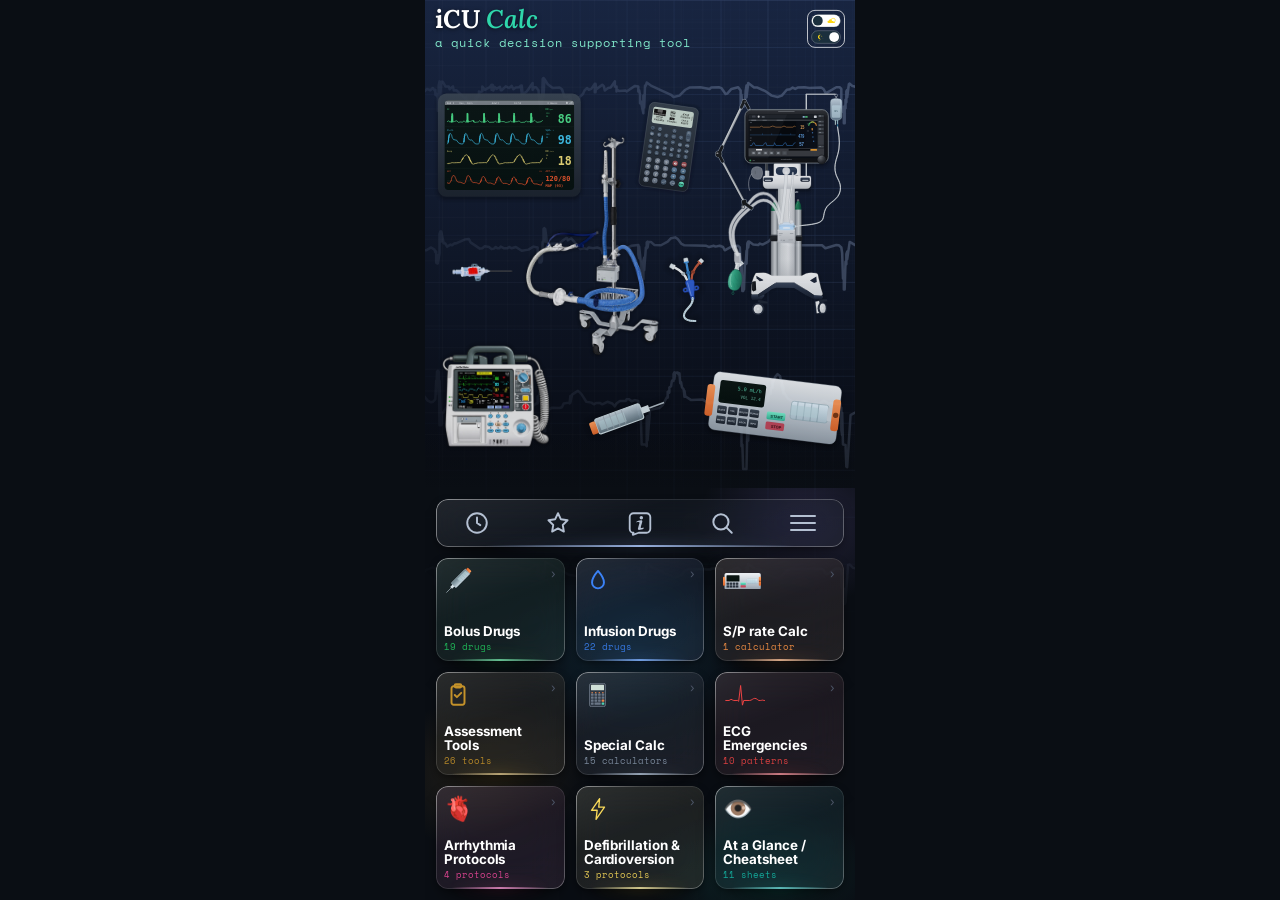
==== index.html @ 3ab1fc3d "Add files via upload" ====
<!DOCTYPE html>
<html lang="bn">
<head>
<meta charset="UTF-8">
<meta name="viewport" content="width=device-width, initial-scale=1.0, maximum-scale=1.0, viewport-fit=cover">
<link rel="manifest" href="./manifest.json">
<meta name="theme-color" id="themeColorMeta" content="#000000">
<meta name="mobile-web-app-capable" content="yes">
<meta name="application-name" content="iCU Calc">
<meta name="apple-mobile-web-app-capable" content="yes">
<meta name="apple-mobile-web-app-status-bar-style" content="black">
<meta name="apple-mobile-web-app-title" content="iCU Calc">
<meta name="msapplication-TileColor" content="#000000">
<meta name="msapplication-TileImage" content="./icon-144x144.png">
<meta name="color-scheme" content="dark light">
<link rel="apple-touch-icon" href="./icon-192x192.png">
<link rel="apple-touch-icon" sizes="152x152" href="./icon-152x152.png">
<link rel="apple-touch-icon" sizes="144x144" href="./icon-144x144.png">
<link rel="apple-touch-icon" sizes="128x128" href="./icon-128x128.png">
<link rel="icon" type="image/png" sizes="512x512" href="./icon-512x512.png">
<link rel="icon" type="image/png" sizes="384x384" href="./icon-384x384.png">
<link rel="icon" type="image/png" sizes="192x192" href="./icon-192x192.png">
<link rel="icon" type="image/png" sizes="96x96" href="./icon-96x96.png">
<link rel="icon" type="image/png" sizes="72x72" href="./icon-72x72.png">
<title>iCU Calc</title>
<style>@import url(https://fonts.googleapis.com/css2?family=Space+Mono:wght@400;700&family=Inter:wght@400;500;600;700;800;900&family=Georgia&display=swap);:root{--bg:#0a0e14;--ink:#e8ecf4;--ink-dim:#7c8798;--glass-fill:linear-gradient(160deg, rgba(255,255,255,0.13) 0%, rgba(255,255,255,0.04) 36%, rgba(255,255,255,0.015) 68%, rgba(255,255,255,0.07) 100%);--glass-sweep:radial-gradient(110% 62% at 4% -6%, rgba(255,255,255,0.20) 0%, rgba(255,255,255,0.05) 46%, transparent 64%);--glass-blur:blur(10px) saturate(190%);--glass-rim:inset 0 1px 0 rgba(255,255,255,0.13),
      inset 0 0 20px rgba(255,255,255,0.05);--glass-edge:linear-gradient(135deg, rgba(255,255,255,0.85) 0%, rgba(255,255,255,0.12) 24%, rgba(255,255,255,0.03) 50%, rgba(255,255,255,0.12) 76%, rgba(255,255,255,0.60) 100%)}*{box-sizing:border-box;margin:0;padding:0}html,body{height:100%}body{background:var(--bg);color:var(--ink);font-family:"Inter",sans-serif;display:flex;justify-content:center}.screen{width:100%;max-width:430px;height:100vh;height:100dvh;--G:10px;position:relative;display:flex;flex-direction:column;overflow:hidden;padding-top:env(safe-area-inset-top,0);padding-bottom:env(safe-area-inset-bottom,0);background:radial-gradient(ellipse 150px 120px at 88% 58%,rgba(167,139,250,.17),transparent 70%),radial-gradient(ellipse 170px 120px at 48% 72%,rgba(56,189,248,.15),transparent 70%),radial-gradient(ellipse 150px 110px at 14% 86%,rgba(226,168,69,.12),transparent 70%),radial-gradient(ellipse 170px 90px at 78% 97%,rgba(45,212,191,.13),transparent 70%),var(--bg)}.hero{flex:0 0 auto;width:100%;aspect-ratio:1290/900;position:relative;padding:14px 18px 14px;overflow:visible;display:flex;flex-direction:column;background:#0a0e14}.ecg-mural{position:absolute;left:0;top:0;width:100%;height:var(--mural-h, 62%);z-index:0;pointer-events:none;opacity:.3;-webkit-mask-image:linear-gradient(to right,rgba(0,0,0,.3)0,rgba(0,0,0,.45) 38%,#000 70%),linear-gradient(to bottom,#000 0,#000 42%,transparent 100%);mask-image:linear-gradient(to right,rgba(0,0,0,.3)0,rgba(0,0,0,.45) 38%,#000 70%),linear-gradient(to bottom,#000 0,#000 42%,transparent 100%);-webkit-mask-composite:source-in;mask-composite:intersect}.ecg-defs{position:absolute;width:0;height:0;overflow:hidden}.glow-green{position:absolute;z-index:0;pointer-events:none;image-rendering:pixelated}.hero{--dev-fade:calc(var(--G) * 3)}.hero.pop-open .hero-svg-fg{-webkit-mask-image:linear-gradient(to bottom,#000 calc(100% - var(--dev-fade)),rgba(0,0,0,.957) calc(100% - var(--dev-fade)*.875),rgba(0,0,0,.844) calc(100% - var(--dev-fade)*.75),rgba(0,0,0,.684) calc(100% - var(--dev-fade)*.625),rgba(0,0,0,.5) calc(100% - var(--dev-fade)*.5),rgba(0,0,0,.316) calc(100% - var(--dev-fade)*.375),rgba(0,0,0,.156) calc(100% - var(--dev-fade)*.25),rgba(0,0,0,.043) calc(100% - var(--dev-fade)*.125),transparent 100%);mask-image:linear-gradient(to bottom,#000 calc(100% - var(--dev-fade)),rgba(0,0,0,.957) calc(100% - var(--dev-fade)*.875),rgba(0,0,0,.844) calc(100% - var(--dev-fade)*.75),rgba(0,0,0,.684) calc(100% - var(--dev-fade)*.625),rgba(0,0,0,.5) calc(100% - var(--dev-fade)*.5),rgba(0,0,0,.316) calc(100% - var(--dev-fade)*.375),rgba(0,0,0,.156) calc(100% - var(--dev-fade)*.25),rgba(0,0,0,.043) calc(100% - var(--dev-fade)*.125),transparent 100%)}.hero-svg-fg{overflow:visible}.hero-svg{position:absolute;inset:0;width:100%;height:100%;z-index:0}.topbar{display:flex;align-items:center;justify-content:space-between;flex-shrink:0;position:relative;z-index:7}.menu-btn{display:flex;flex-direction:column;gap:4px;width:22px;padding:4px 0;background:0 0;border:0;flex-shrink:0}.menu-btn span{height:2px;width:100%;background:#fff;border-radius:2px}.theme-toggle{width:34px;height:34px;background:0 0;border:0;box-shadow:none;display:flex;align-items:center;justify-content:flex-end;font-size:24px;line-height:1;cursor:pointer;-webkit-tap-highlight-color:transparent;flex-shrink:0}.logo{display:flex;align-items:center;gap:4px}.logo img{height:26px;width:auto;filter:drop-shadow(0 1px 3px rgba(0,0,0,.5))}.logo .icu{font-family:Georgia,"Times New Roman",serif;font-size:1.15rem;font-weight:700;color:#fff;letter-spacing:.01em;text-shadow:0 1px 4px rgba(0,0,0,.6)}.logo .calc{font-family:Georgia,"Times New Roman",serif;font-size:1.15rem;font-weight:700;font-style:italic;color:#2fd6ab;margin-left:1px;text-shadow:0 1px 4px rgba(0,0,0,.6)}.eyebrow{position:relative;z-index:7;margin:-7px 0 0-8px;font-family:"Space Mono",monospace;font-size:.58rem;letter-spacing:.08em;text-transform:lowercase;color:#7fe6c9;line-height:1.3}.hero-pop{--pop-blur:6px;--pop-op:1;--pop-fill:28,33,40;--pop-dim:.32;--pop-shade:.2;--pop-bz:0px;--pop-ext-b:calc(var(--G) * .6 - var(--pop-bz));--pop-fade-b:calc(var(--G) * 1.5);--pop-ext:var(--G);position:absolute;left:var(--G);right:var(--G);top:50px;bottom:var(--G);z-index:6;display:flex;flex-direction:column;min-height:0;border-radius:7px;overflow:visible;padding:13px;background:0 0;border:0;box-shadow:none;transform:translateY(14px) scale(.97);pointer-events:none;transition:transform .34s cubic-bezier(.3,.8,.25,1)}.hero-pop::before{content:"";position:absolute;inset:calc(-1*var(--pop-ext-t, var(--pop-ext))) calc(-1*var(--pop-ext)) calc(-1*var(--pop-ext-b, var(--pop-ext))) calc(-1*var(--pop-ext));z-index:0;pointer-events:none;background:linear-gradient(rgba(var(--pop-fill),var(--pop-dim)),rgba(var(--pop-fill),var(--pop-dim))),linear-gradient(rgba(0,0,0,var(--pop-shade)),rgba(0,0,0,var(--pop-shade)));-webkit-backdrop-filter:blur(var(--pop-blur));backdrop-filter:blur(var(--pop-blur));-webkit-mask-image:linear-gradient(to right,transparent 0,#000 var(--pop-ext),#000 calc(100% - var(--pop-ext)),transparent 100%),linear-gradient(to bottom,transparent 0,#000 12px,#000 calc(100% - var(--pop-fade-b)),rgba(0,0,0,.964) calc(100% - var(--pop-fade-b)*.875),rgba(0,0,0,.891) calc(100% - var(--pop-fade-b)*.75),rgba(0,0,0,.792) calc(100% - var(--pop-fade-b)*.625),rgba(0,0,0,.67) calc(100% - var(--pop-fade-b)*.5),rgba(0,0,0,.529) calc(100% - var(--pop-fade-b)*.375),rgba(0,0,0,.369) calc(100% - var(--pop-fade-b)*.25),rgba(0,0,0,.192) calc(100% - var(--pop-fade-b)*.125),transparent 100%);mask-image:linear-gradient(to right,transparent 0,#000 var(--pop-ext),#000 calc(100% - var(--pop-ext)),transparent 100%),linear-gradient(to bottom,transparent 0,#000 12px,#000 calc(100% - var(--pop-fade-b)),rgba(0,0,0,.964) calc(100% - var(--pop-fade-b)*.875),rgba(0,0,0,.891) calc(100% - var(--pop-fade-b)*.75),rgba(0,0,0,.792) calc(100% - var(--pop-fade-b)*.625),rgba(0,0,0,.67) calc(100% - var(--pop-fade-b)*.5),rgba(0,0,0,.529) calc(100% - var(--pop-fade-b)*.375),rgba(0,0,0,.369) calc(100% - var(--pop-fade-b)*.25),rgba(0,0,0,.192) calc(100% - var(--pop-fade-b)*.125),transparent 100%);-webkit-mask-composite:source-in;mask-composite:intersect;opacity:0;transition:opacity .26s ease}.hero-pop>.hp-head,.hero-pop>.hp-body{position:relative;z-index:1;opacity:0;transition:opacity .26s ease;text-shadow:0 1px 3px rgba(0,0,0,.55)}.hero-pop.show{transform:none;pointer-events:auto}.hero-pop.show::before{opacity:var(--pop-op)}.hero-pop.show>.hp-head,.hero-pop.show>.hp-body{opacity:1}.hp-head{flex:0 0 auto;padding:0 0 4px;border-bottom:1px solid rgba(255,255,255,.42);margin-bottom:6px;display:flex;justify-content:space-between;align-items:baseline;gap:10px}.hp-title{flex:0 0 auto;display:inline;font-weight:800;font-size:calc(.86rem*var(--tz,1)*var(--tzx,1));line-height:1.25;letter-spacing:-.01em;color:#fff}.hp-sub{flex:0 1 auto;min-width:0;display:inline;text-align:right;font-family:"Courier New",Courier,monospace;font-weight:400;font-size:calc(.86rem*var(--tz,1)*var(--tzx,1));line-height:1.25;margin-left:0;color:rgba(240,244,250,.82)}.hp-sub::before{content:"("}.hp-sub::after{content:")"}.hero-pop.is-list .hp-title{display:inline-flex;align-items:center;gap:7px;font-family:"Courier New",Courier,monospace;font-weight:700;font-size:calc(.8rem*var(--tz,1)*var(--tzx,1));letter-spacing:.14em;color:rgba(240,244,250,.78)}.hero-pop.is-list .hp-title::before{content:"";flex:0 0 auto;width:1px;height:12px;border-radius:.5px;background:var(--hc)}html[data-theme=light] .hero-pop.is-list .hp-title{color:#5b667a}.hero-pop.is-list .hp-head{align-items:center}.hp-body{flex:1 1 auto;min-height:0;overflow-y:auto;padding:0;-webkit-overflow-scrolling:touch;scrollbar-width:none}.hp-body::-webkit-scrollbar{display:none}.hp-row{display:flex;align-items:baseline;justify-content:space-between;gap:10px;padding:6px 0;border-top:0;font-size:calc(.74rem*var(--tz,1)*var(--tzx,1));color:#f7f9fd}.hp-row:first-child{border-top:0}.hp-row .tg{flex:0 0 auto;font-family:"Space Mono",monospace;font-size:calc(.74rem*var(--tz,1)*var(--tzx,1));letter-spacing:.01em;color:#8ff0d2;opacity:1}.hp-row b.hl{font-weight:700;color:#5ff0c9;text-shadow:0 0 8px rgba(47,214,171,.55)}.hp-empty{padding:6px 0;font-size:calc(.72rem*var(--tz,1)*var(--tzx,1));color:rgba(240,244,250,.8)}.hp-about{font-size:calc(.72rem*var(--tz,1)*var(--tzx,1));line-height:1.45;color:#f3f6fb}.hp-about p{text-align:justify}.hp-about h4{font-size:calc(.7rem*var(--tz,1)*var(--tzx,1));font-weight:700;color:#fff;margin:8px 0 2px}.hp-about p+h4{margin-top:8px}.hp-about .ln2{color:rgba(240,244,250,.92)}.hp-about.ab{--text:#f3f6fb;--text-strong:#fff;--muted:rgba(240,244,250,.72);--faint:rgba(240,244,250,.55);--accent:#58a6ff;--green:#4ade80;--border:rgba(255,255,255,.28);--sp-caution-border:#e3a900;--sp-caution-text:#ffd166;--mono:'Space Mono','Courier New',monospace;position:relative;display:flex;flex-direction:column;gap:14px;padding:0 0 4px;font-size:inherit}html[data-theme=light] .hp-about.ab{--text:#1d2433;--text-strong:#141a26;--muted:#4b5668;--faint:#6b7587;--accent:#1e3a5f;--green:#1a7f37;--border:rgba(20,30,50,.35);--sp-caution-border:#d4a000;--sp-caution-text:#8a5b00}.hp-about.ab p{text-align:inherit}.hp-about.ab .menu-box-label{font-family:var(--mono);font-size:calc(.72rem*var(--tz,1)*var(--tzx,1));font-weight:600;letter-spacing:.15em;color:var(--muted);margin-bottom:5px;padding-bottom:4px;border-bottom:1px solid var(--border)}.hp-about.ab .ab-head{padding-right:30px}.hp-about.ab .ab-p{font-size:calc(11.5px*var(--tz,1)*var(--tzx,1))}.hp-about.ab .ab-x{position:absolute;top:0;right:0;z-index:2;width:22px;height:22px;padding:0;display:flex;align-items:center;justify-content:center;background:0 0;border:0;outline:0;border-radius:6px;color:var(--muted);-webkit-tap-highlight-color:transparent}.hp-about.ab .menu-box{flex-shrink:0;text-align:justify;text-justify:inter-word;background:0 0;border:0;border-radius:0;padding:0;margin:0}.hp-about.ab .menu-box.ab-left{text-align:left}.hp-about.ab .ab-row-muted i{font-style:normal;color:var(--faint);padding:0 2px}.hp-about.ab .ab-head{display:flex;align-items:center;gap:7px;height:20px;margin:0 0 3px}.hp-about.ab .ab-logo{display:block;width:20px;height:20px;flex:none}.hp-about.ab .ab-head .ab-tag{line-height:20px;font-family:"Lora",Georgia,"Times New Roman",serif;font-style:italic;font-weight:700}.hp-about.ab .ab-ico{display:inline-block;width:11px;height:11px;vertical-align:-1.5px;margin-right:4px}.hp-about.ab .ab-p{font-size:calc(11.5px*var(--tz,1)*var(--tzx,1));line-height:1.55;color:var(--text);margin:0 0 5px}.hp-about.ab .ab-tag{font-size:calc(13px*var(--tz,1)*var(--tzx,1));font-weight:800;color:var(--text-strong)}.hp-about.ab .ab-sub{font-size:calc(11px*var(--tz,1)*var(--tzx,1));font-weight:700;letter-spacing:.04em;color:var(--accent);margin:9px 0 3px}.hp-about.ab .ab-ul{text-decoration:underline;text-decoration-thickness:1px;text-underline-offset:2px}.hp-about.ab .menu-box-label.ab-case{text-transform:none;letter-spacing:.08em}.hp-about.ab .ab-sub-os{display:flex;align-items:center;line-height:1.3}.hp-about.ab .ab-os{display:block;flex:none;height:12.5px;margin-right:5px}.hp-about.ab .ab-os-and{width:10.4px}.hp-about.ab .ab-os-app{width:10.5px}.hp-about.ab .ab-row{text-align:left;display:flex;gap:7px;font-size:calc(11px*var(--tz,1)*var(--tzx,1));line-height:1.5;color:var(--text);padding:2px 0}.hp-about.ab .ab-ic{flex:none;width:17px;text-align:center}.hp-about.ab .ab-row b{color:var(--text-strong);font-weight:700}.hp-about.ab .ab-steps{margin:0;padding-left:17px;font-size:calc(11px*var(--tz,1)*var(--tzx,1));line-height:1.55;color:var(--text)}.hp-about.ab .ab-steps li{margin:0 0 4px;padding-left:2px}.hp-about.ab .ab-steps li::marker{color:var(--accent);font-weight:600}.hp-about.ab .ab-note{font-size:calc(10px*var(--tz,1)*var(--tzx,1));line-height:1.5;color:var(--muted);font-style:italic;margin-top:3px}.hp-about.ab .ab-warn{font-size:calc(10.5px*var(--tz,1)*var(--tzx,1));line-height:1.5;margin-top:8px;padding:7px 9px;border-radius:6px;background:0 0;border:0;color:var(--sp-caution-text);box-shadow:inset 0 0 0 .7px var(--sp-caution-border)}html:not([data-theme=light]) .hp-about.ab .ab-warn{box-shadow:inset 0 0 0 .7px color-mix(in srgb,var(--sp-caution-border) 70%,#000);color:color-mix(in srgb,var(--sp-caution-text) 80%,#000)}.hp-about.ab .ab-copy{color:var(--accent);font-weight:700;text-decoration:none;white-space:nowrap;cursor:pointer;-webkit-tap-highlight-color:transparent}.hp-about.ab .ab-copy.copied{color:var(--green)}.hp-about.ab .ab-legal{font-size:calc(9px*var(--tz,1)*var(--tzx,1));line-height:1.5;color:color-mix(in srgb,var(--faint) 50%,var(--muted));margin:0 0 2px;text-align:justify;text-justify:inter-word;hyphens:none;-webkit-hyphens:none}html[data-theme=light] .hero-pop{background:0 0;border:0;box-shadow:none}html[data-theme=light] .hero-pop{--pop-blur:6px;--pop-op:1;--pop-fill:240,243,246;--pop-dim:.55;--pop-shade:.2}html[data-theme=light] .hero-pop>.hp-head,html[data-theme=light] .hero-pop>.hp-body{text-shadow:none}html[data-theme=light] .hp-title,html[data-theme=light] .hp-about h4{color:#141a26}html[data-theme=light] .hp-sub,html[data-theme=light] .hp-empty,html[data-theme=light] .hp-about .ln2{color:#5b667a}html[data-theme=light] .hp-row,html[data-theme=light] .hp-about{color:#1d2433}html[data-theme=light] .hp-head{border-bottom-color:rgba(20,30,50,.48)}html[data-theme=light] .hp-row .tg{color:#0fae8a}html[data-theme=light] .hp-row b.hl{color:#0b8f72;text-shadow:none}.hp-nav{display:flex;align-items:center;justify-content:space-between;gap:10px;padding:8px 0;font-size:calc(.74rem*var(--tz,1)*var(--tzx,1));color:#f7f9fd;cursor:pointer;-webkit-tap-highlight-color:transparent}.hp-nav .ch{color:#8ff0d2;font-size:1.15em;line-height:1}.hp-nav:active{opacity:.6}.hp-back{justify-content:flex-start;color:#8ff0d2;font-family:"Space Mono",monospace;padding-top:2px}a.hp-row{text-decoration:none;color:inherit;-webkit-tap-highlight-color:transparent}a.hp-row:active{opacity:.6}.hp-req{border:0;border-radius:6px;background:rgba(255,255,255,.14);color:#fff;font-family:inherit;font-size:16px;outline:0}.hp-req{display:block;width:100%;min-height:110px;padding:8px 10px;resize:none;margin:2px 0 8px}.hp-req::placeholder{color:rgba(240,244,250,.55)}.hp-send{display:block;width:100%;border:0;border-radius:6px;padding:9px 0;background:rgba(95,240,201,.2);color:#5ff0c9;font-family:inherit;font-size:calc(.78rem*var(--tz,1)*var(--tzx,1));font-weight:700}.hp-send:active{opacity:.6}.hp-st{min-height:1.2em;margin-top:6px;font-size:calc(.68rem*var(--tz,1)*var(--tzx,1));color:rgba(240,244,250,.82)}.hp-about details{padding:6px 0}.hp-about summary{list-style:none;cursor:pointer;font-weight:700;color:#fff;display:flex;justify-content:space-between;gap:10px}.hp-about summary::-webkit-details-marker{display:none}.hp-about summary::after{content:"›";color:#8ff0d2;transition:transform .2s}.hp-about details[open] summary::after{transform:rotate(90deg)}.hp-about details p{margin-top:4px}html[data-theme=light] .hp-nav{color:#1d2433}html[data-theme=light] .hp-nav .ch,html[data-theme=light] .hp-back{color:#0fae8a}html[data-theme=light] .hp-req{background:rgba(20,30,50,.08);color:#141a26}html[data-theme=light] .hp-req::placeholder{color:#5b667a}html[data-theme=light] .hp-send{background:rgba(15,174,138,.16);color:#0b8f72}html[data-theme=light] .hp-st{color:#5b667a}html[data-theme=light] .hp-about summary{color:#141a26}html[data-theme=light] .hp-about summary::after{color:#0fae8a}.mgrid{display:grid;grid-template-columns:minmax(0,1fr) min-content;column-gap:12px;align-items:stretch}.mgrid>.mbox:first-child{display:flex;flex-direction:column}.mlinks{flex:1 1 auto;display:grid;grid-auto-flow:column;grid-template-columns:repeat(2,minmax(0,max-content));justify-content:space-between;grid-template-rows:repeat(4,1fr);column-gap:4px}.minf{display:flex;flex-direction:column;min-width:112px}@media (max-width:370px){.minf{min-width:100px}}.minfo{margin-top:3px;flex:1 1 auto;display:grid;grid-template-columns:1fr;grid-template-rows:repeat(4,1fr);gap:5px}.hero-pop.is-menu{margin-top:-3px;margin-bottom:calc(var(--G)*-.5);--pop-bz:calc(var(--G) * .5);padding-top:16px;padding-bottom:13px}.hero-pop.is-menu .hp-body{display:flex;flex-direction:column;overflow:visible}.hero-pop.is-menu.mscroll .hp-body{overflow-y:auto}.hero-pop.is-menu .mgrid{flex:0 0 auto;margin-bottom:var(--mgap,12px)}.hero-pop.is-menu .mwt{flex:0 0 auto;margin-top:auto}.mbox{border:0;border-radius:0;background:0 0;padding:0;margin:0}.mbox h5{font-family:"Courier New",Courier,monospace;font-weight:700;font-size:calc(.8rem*var(--tz,1)*var(--tzx,1));letter-spacing:.14em;color:rgba(240,244,250,.78);padding-bottom:3px;margin-bottom:2px;border-bottom:1px solid rgba(255,255,255,.2)}.mlk{display:grid;grid-template-columns:auto minmax(0,1fr);column-gap:5px;align-content:center;padding:2px 0;line-height:1.2;text-decoration:none;color:#f1f5fb;font-size:calc(.7rem*var(--mz,1));white-space:nowrap;overflow:hidden;-webkit-tap-highlight-color:transparent}.mlk:active{opacity:.6}.mlk i{grid-column:1;grid-row:1/span 2;align-self:start;margin-top:4px;width:6px;height:6px;border-radius:50%}.mlk span{grid-column:2;overflow:hidden;text-overflow:ellipsis}.mlk small{grid-column:2;font-size:calc(.54rem*var(--mz,1));color:rgba(240,244,250,.62);overflow:hidden;text-overflow:ellipsis}.mbtn{display:block;width:100%;margin:0;padding:3px 5px;white-space:nowrap;border:0;border-radius:4px;background:rgba(255,255,255,.1);color:#f1f5fb;font-family:inherit;font-weight:600;font-size:calc(.62rem*var(--tz,1)*var(--tzx,1)*var(--mz,1));line-height:1.15;text-align:center;display:flex;align-items:center;justify-content:center;-webkit-tap-highlight-color:transparent}.mbtn:active{opacity:.6}.mwt{margin-top:12px}.mbox h5{font-weight:700;display:flex;align-items:center;gap:7px}.mbox h5::before{content:"";flex:0 0 auto;width:1px;height:12px;border-radius:.5px;background:var(--hc)}.mgrid>.mbox:first-child{--hc:#5b8ff0}.minf{--hc:#f0a93a}.mwt{--hc:#2fd6ab}html[data-theme=light] .mwt{--hc:#0fae8a}.mwt .row{display:flex;align-items:center;gap:10px;padding-top:1px}.mwt input[type=range]{-webkit-appearance:none;appearance:none;flex:1 1 auto;min-width:0;height:26px;margin:0;background:0 0;outline:0;--pct:40%}.mwt input[type=range]::-webkit-slider-runnable-track{height:7px;border-radius:4px;background:linear-gradient(to right,#4f78c4 var(--pct),#2b3a58 var(--pct))}.mwt input[type=range]::-moz-range-track{height:7px;border-radius:4px;background:linear-gradient(to right,#4f78c4 var(--pct),#2b3a58 var(--pct))}.mwt input[type=range]::-webkit-slider-thumb{-webkit-appearance:none;appearance:none;width:44px;height:22px;margin-top:-7.5px;border-radius:6px;border:1px solid #8fa8d8;background:repeating-linear-gradient(90deg,transparent 0 6px,rgba(190,210,245,.55) 6px 7px) center/26px 12px no-repeat,linear-gradient(#32466e,#233250)}.mwt input[type=range]::-moz-range-thumb{width:42px;height:20px;border-radius:6px;border:1px solid #8fa8d8;background:linear-gradient(#32466e,#233250)}.mwt .wbox{flex:0 0 auto;display:flex;align-items:center;gap:6px;color:rgba(240,244,250,.92);font-size:calc(.62rem*var(--tz,1)*var(--tzx,1))}.mwt .wbox input{width:3.6em;height:28px;text-align:center;border:0;border-radius:7px;background:rgba(255,255,255,.09);color:#b4cdff;font-family:inherit;font-size:16px;outline:0;-moz-appearance:textfield}.mwt .wbox input::-webkit-outer-spin-button,.mwt .wbox input::-webkit-inner-spin-button{-webkit-appearance:none;margin:0}html[data-theme=light] .mbox h5{color:#5b667a;border-bottom-color:rgba(20,30,50,.3)}html[data-theme=light] .mlk{color:#1d2433}html[data-theme=light] .mlk small{color:#5b667a}html[data-theme=light] .mbtn{background:rgba(20,30,50,.08);color:#141a26}html[data-theme=light] .mwt input[type=range]::-webkit-slider-runnable-track{background:linear-gradient(to right,#3f68b8 var(--pct),#c5d0e4 var(--pct))}html[data-theme=light] .mwt input[type=range]::-moz-range-track{background:linear-gradient(to right,#3f68b8 var(--pct),#c5d0e4 var(--pct))}html[data-theme=light] .mwt input[type=range]::-webkit-slider-thumb{border-color:#5a78b5;background:repeating-linear-gradient(90deg,transparent 0 6px,rgba(60,90,150,.55) 6px 7px) center/26px 12px no-repeat,linear-gradient(#f4f7fd,#d9e2f3)}html[data-theme=light] .mwt .wbox{color:#3d4a63}html[data-theme=light] .mwt .wbox input{background:rgba(20,30,50,.08);color:#1c49b8}html.hero-tall .mgrid{column-gap:16px}html.hero-tall .mlinks{row-gap:calc(8px*var(--tzx,1))}html.hero-tall .mlk i{margin-top:5px;width:7px;height:7px}html.hero-tall .minf{min-width:calc(112px*var(--tzx,1))}html.hero-tall .minfo{grid-template-rows:repeat(4,1fr);align-content:stretch;gap:calc(8px*var(--tzx,1))}html.hero-tall .hero-pop.is-menu .mgrid{flex:0 0 auto;margin-top:var(--qs,0px);margin-bottom:var(--mgap,20px)}html.hero-tall .hero-pop.is-menu .mwt{margin-top:auto;margin-bottom:var(--qs,0px)}html.hero-tall .mbtn{padding:6px 8px;border-radius:7px;align-self:center}.wordmark{height:calc(34px*var(--hz,1));font-size:calc(21.5px*var(--hz,1));line-height:calc(34px*var(--hz,1))}.theme-toggle{width:calc(34px*var(--hz,1));height:calc(34px*var(--hz,1));font-size:calc(24px*var(--hz,1))}.theme-toggle .moon-ic{width:calc(31px*var(--hz,1));height:calc(31px*var(--hz,1))}.eyebrow{font-size:calc(.58rem*var(--hz,1))}html.hero-tall .mwt{margin-top:12px}html.hero-tall .mbox h5{white-space:nowrap;letter-spacing:.1em}@media (max-width:379px){html.hero-tall .mwt{margin-top:8px}html.hero-tall .hero-pop.is-menu .mgrid{margin-bottom:var(--mgap,8px)}}html[data-layout=simple] .hero-svg{visibility:hidden}html[data-layout=simple] .ecg-mural,html[data-layout=simple] .glow-green{display:none}.body{position:relative;z-index:3;flex:1;padding:var(--G);display:flex;flex-direction:column;min-height:0;overflow-y:auto;overflow-x:hidden;scrollbar-width:none}.body::-webkit-scrollbar{display:none}.search-bar{flex-shrink:0;position:relative;display:flex;align-items:center;height:48px;border-radius:12px;background:linear-gradient(160deg,rgba(255,255,255,.09)0,rgba(255,255,255,.025) 45%,rgba(255,255,255,.04) 100%),rgba(18,22,30,.38);-webkit-backdrop-filter:blur(18px) saturate(150%);backdrop-filter:blur(18px) saturate(150%);border:0;box-shadow:0 18px 30px -16px rgba(0,0,0,.85),0 3px 8px -2px rgba(0,0,0,.5);transition:box-shadow .3s ease,border-radius .34s cubic-bezier(.3,.8,.25,1);flex:1 1 auto;min-width:0}.bar-row{flex-shrink:0;display:flex;align-items:center;margin-top:auto;margin-bottom:var(--G)}.search-bar .bn-item{flex:1;height:100%;display:flex;align-items:center;justify-content:center;cursor:pointer;-webkit-tap-highlight-color:transparent;transition:opacity .22s ease,transform .3s ease}.search-bar .bn-item svg{width:26px;height:26px}.search-bar .bn-item .menu-lines{width:26px;height:26px;gap:5px}.search-bar .bn-item{position:relative;color:#b4c0d2}.search-bar .bn-item.active{color:#5ff0c9}.search-bar .bn-item.active svg{filter:drop-shadow(0 0 6px rgba(47,214,171,.6))}.search-bar .bn-item:active svg,.search-bar .bn-item:active .menu-lines{transform:scale(.9)}.search-bar .bn-slot{flex:1}.search-bar.open .bn-item{opacity:0;pointer-events:none;transform:scale(.92)}.search-bar.open{border-radius:24px}.sb-close{position:relative;flex:0 0 auto;width:0;height:48px;margin-left:0;padding:0;border:0;border-radius:50%;display:flex;align-items:center;justify-content:center;background:linear-gradient(160deg,rgba(255,255,255,.09)0,rgba(255,255,255,.025) 45%,rgba(255,255,255,.04) 100%),rgba(18,22,30,.38);-webkit-backdrop-filter:blur(18px) saturate(150%);backdrop-filter:blur(18px) saturate(150%);box-shadow:0 18px 30px -16px rgba(0,0,0,.85),0 3px 8px -2px rgba(0,0,0,.5);opacity:0;pointer-events:none;overflow:hidden;cursor:pointer;-webkit-tap-highlight-color:transparent;transition:width .34s cubic-bezier(.3,.8,.25,1),margin-left .34s cubic-bezier(.3,.8,.25,1),opacity .25s ease,transform .15s}.sb-close svg{width:20px;height:20px;stroke:#d6deea;fill:none;stroke-width:2;stroke-linecap:round;flex:0 0 auto}.search-bar.open+.sb-close{width:48px;margin-left:10px;opacity:1;pointer-events:auto}.search-bar.open+.sb-close:active{transform:scale(.92)}.search-bar.open{box-shadow:0 0 0 1px rgba(255,255,255,.1),0 0 20px rgba(255,255,255,.07),0 18px 30px -16px rgba(0,0,0,.85)}html:not([data-theme=light]) .search-bar.open+.sb-close{box-shadow:0 0 0 1px rgba(255,255,255,.1),0 0 20px rgba(255,255,255,.07),0 18px 30px -16px rgba(0,0,0,.85)}.sb-field{position:absolute;top:0;bottom:0;left:60%;right:20%;border-radius:inherit;cursor:pointer;-webkit-tap-highlight-color:transparent;transition:left .34s cubic-bezier(.3,.8,.25,1),right .34s cubic-bezier(.3,.8,.25,1)}.search-bar.open .sb-field{left:0;right:0;cursor:text}.sb-field .ic{position:absolute;top:50%;left:50%;transform:translate(-50%,-50%);width:26px;height:26px;stroke:#b4c0d2;fill:none;stroke-width:1.8;stroke-linecap:round;stroke-linejoin:round;transition:left .34s cubic-bezier(.3,.8,.25,1),transform .34s cubic-bezier(.3,.8,.25,1),width .3s,height .3s,stroke .3s}.search-bar.open .sb-field .ic{left:14px;transform:translate(0,-50%);width:20px;height:20px;stroke:#e8ecf4;stroke-width:2}.sb-field input{position:absolute;top:0;bottom:0;left:46px;right:16px;width:calc(100% - 62px);background:0 0;border:0;outline:0;color:#fff;font-family:"Inter",sans-serif;font-size:.95rem;opacity:0;pointer-events:none;transition:opacity .2s ease}.sb-field input::placeholder{color:#98a6ba}.search-bar.open .sb-field input{opacity:1;pointer-events:auto;transition:opacity .22s ease .16s}.grid{flex:0 0 auto;display:grid;grid-template-columns:repeat(3,1fr);gap:var(--G)}.tab-card{position:relative;aspect-ratio:1/.8;min-width:0;border-radius:12px;padding:9px 8px 8px;border:0;background:linear-gradient(160deg,rgba(255,255,255,.09) 0%,rgba(255,255,255,.025) 45%,rgba(255,255,255,.04) 100%),color-mix(in srgb,var(--c) 5%,rgba(18,22,30,.38));-webkit-backdrop-filter:blur(18px) saturate(150%);backdrop-filter:blur(18px) saturate(150%);display:flex;flex-direction:column;justify-content:space-between;box-shadow:0 18px 30px -16px rgba(0,0,0,.85),0 3px 8px -2px rgba(0,0,0,.5);transition:transform .18s ease}.tab-card:active{transform:scale(.97)}.tab-card::before,.search-bar::before,.sb-close::before{content:"";position:absolute;inset:0;border-radius:inherit;padding:1px;background:linear-gradient(135deg,rgba(255,255,255,.5)0,rgba(255,255,255,.15) 28%,rgba(255,255,255,.09) 62%,rgba(255,255,255,.32) 100%);-webkit-mask:linear-gradient(#000 0 0) content-box,linear-gradient(#000 0 0);-webkit-mask-composite:xor;mask:linear-gradient(#000 0 0) content-box exclude,linear-gradient(#000 0 0);pointer-events:none;z-index:2}.tab-card::after,.search-bar::after,.sb-close::after{content:"";position:absolute;left:12%;right:12%;bottom:0;height:2px;border-radius:2px;background:linear-gradient(90deg,transparent 0%,color-mix(in srgb,var(--c, #8fb4ff) 60%,#dcecff) 50%,transparent 100%);filter:blur(.6px) drop-shadow(0 0 7px color-mix(in srgb,var(--c, #8fb4ff) 80%,transparent));opacity:.85;pointer-events:none;z-index:2}.tab-card>.tc-icon,.tab-card>div,.tab-card>.tc-chev{z-index:1}.tab-card>.tc-icon,.tab-card>div{position:relative}.tc-icon{width:28px;height:28px;border-radius:8px;border:0;background:0 0;box-shadow:none;display:flex;align-items:center;justify-content:center}.tc-icon svg{width:26px;height:26px;stroke:var(--c)}.tc-icon.wide{width:43.1px}.tc-icon.wide svg{width:40.7px;height:22.7px}.tc-icon.pump{width:38px}.tc-icon.pump svg{width:38px;height:16.5px;stroke:none}.tc-icon.real svg{stroke:none}.tc-icon.syr svg{width:28px;height:28px}.tc-icon.heart svg{width:27px;height:27px}.tc-icon.emo{width:auto;justify-content:flex-start;font-size:24px;line-height:1;font-family:"Apple Color Emoji","Segoe UI Emoji","Noto Color Emoji",sans-serif}.tc-icon.calc svg{width:17px;height:24px;stroke:none}.tc-chev{position:absolute;top:10px;right:9px;color:#4d5668;font-size:.75rem;line-height:1}.tc-title{font-size:calc(.76rem*var(--tzt,1));font-weight:700;color:#fff;line-height:1.1;letter-spacing:-.005em;margin-top:3px;padding-right:0}.tc-count{font-family:"Space Mono",monospace;font-size:calc(.53rem*var(--tzt,1));color:var(--c);margin-top:1px;opacity:.9}.g-bolus{--c:#22c55e}.g-infusion{--c:#3b82f6}.g-spcalc{--c:#fd9547}.g-assess{--c:#c4922a}.g-special{--c:#8392a5}.g-ecg{--c:#ef4444}.g-arrhythmia{--c:#ec4899}.g-defib{--c:#f8d95a}.g-glance{--c:#14b8a6}.bn-item{flex:1;display:flex;flex-direction:column;align-items:center;justify-content:center;color:#b4c0d2}.bn-item svg{width:29px;height:29px;stroke:currentColor;fill:none;stroke-width:1.8;stroke-linecap:round;stroke-linejoin:round}.bn-item span{font-size:.64rem;font-weight:600;font-family:"Inter",sans-serif;letter-spacing:-.01em}.bn-item.active{color:#2fd6ab}.bn-item .menu-lines{display:flex;flex-direction:column;gap:5px;width:29px;height:29px;justify-content:center}.bn-item .menu-lines span.ln{height:2px;width:100%;background:currentColor;border-radius:2px}@font-face{font-family:"LoraWM";font-style:normal;font-weight:700;font-display:block;src:url([data-uri])format("woff2")}@font-face{font-family:"LoraWM";font-style:italic;font-weight:600;font-display:block;src:url([data-uri])format("woff2")}.wordmark{height:34px;display:flex;align-items:center;font-family:"LoraWM",Lora,Georgia,"Times New Roman",serif;font-size:21.5px;line-height:34px;white-space:nowrap;user-select:none;-webkit-user-select:none;text-shadow:0 1px 4px rgba(0,0,0,.6)}.wordmark .wm-icu{font-weight:700;font-style:normal;color:#fff}.wordmark .wm-calc{font-weight:600;font-style:italic;color:#2fd6ab;margin-left:.24em}.topbar{margin-left:-8px;margin-right:-8px;transform:translateY(-8px)}.eyebrow{transform:translateY(-8px)}html[data-theme=light] .wordmark{text-shadow:none}html[data-theme=light] .wordmark .wm-icu{color:#1f2636}html[data-theme=light] .wordmark .wm-calc{color:#139b7e}html[data-theme=light]{--bg:#f0f2f7;--ink:#262d3d;--ink-dim:#7a8396}html[data-theme=light] .hero{background:linear-gradient(180deg,#e4e9f3 0,rgba(240,242,247,0) 100%)}html[data-theme=light] .hero-svg-bg{display:none}html[data-theme=light] .eyebrow{color:#139b7e}html[data-theme=light] .theme-toggle{background:0 0;border:0;box-shadow:none;cursor:pointer}.theme-toggle .moon-ic{width:31px;height:31px;display:block;overflow:visible}.theme-toggle .moon-ic path{fill:#f7f4e9;stroke:#0f1a36;stroke-width:1.5;stroke-linejoin:round;stroke-linecap:round}html[data-theme=light] .theme-toggle .moon-ic{filter:drop-shadow(0 0 2px #fffbe6) drop-shadow(0 0 6px rgba(255,236,170,.95)) drop-shadow(0 0 12px rgba(120,150,230,.55))}html[data-theme=light] .jo{display:none}html[data-theme=light] #monMaskWrap{mask:none;-webkit-mask:none;filter:none!important}html[data-theme=light] #calcG,html[data-theme=light] #monG{opacity:1}html[data-theme=light] .ecg-mural{opacity:.33}html[data-theme=light] #devH stop{stop-color:#e6e6e6}html[data-theme=light] #ecgArt path[stroke-linejoin]{stroke:#6f8cc0;stroke-opacity:.8}html[data-theme=light] #ecgMinor path{stroke:#8aa3d4;stroke-opacity:.28}html[data-theme=light] #ecgMajor path{stroke:#8aa3d4;stroke-opacity:.55}html[data-theme=light] .tab-card{background:linear-gradient(165deg,rgba(255,255,255,.92) 0%,rgba(255,255,255,.62) 55%,rgba(255,255,255,.78) 100%),color-mix(in srgb,var(--c) 9%,#fff);-webkit-backdrop-filter:blur(14px) saturate(140%);backdrop-filter:blur(14px) saturate(140%);border:1px solid color-mix(in srgb,var(--c) 28%,rgba(255,255,255,.9));box-shadow:inset 0 1px 0#fff,inset 0-12px 20px -10px rgba(255,255,255,.95),0 22px 32px -16px rgba(58,70,104,.3),0 5px 12px -5px rgba(58,70,104,.14)}html[data-theme=light] .tab-card::before,html[data-theme=light] .search-bar::before{display:none}html[data-theme=light] .tab-card{border:1px solid color-mix(in srgb,var(--c) 28%,rgba(255,255,255,.9));padding:9px 8px 8px}html[data-theme=light] .tab-card::after{content:"";left:14%;right:14%;bottom:1px;height:16px;border-radius:50%;z-index:0;background:radial-gradient(ellipse at 50% 100%,color-mix(in srgb,var(--c) 70%,#fff) 0%,transparent 72%);opacity:.55;filter:blur(4px)}html[data-theme=light] .tc-title{color:#2a3142}html[data-theme=light] .tc-count{color:color-mix(in srgb,var(--c) 72%,#2a3142);opacity:1}html[data-theme=light] .tc-chev{color:#a3abbb}html[data-theme=light] .tc-icon{background:0 0;border:0;box-shadow:none}html[data-theme=light] .tc-icon svg{stroke:color-mix(in srgb,var(--c) 82%,#2a3142)}html[data-theme=light] .tc-icon.calc svg,html[data-theme=light] .tc-icon.pump svg,html[data-theme=light] .tc-icon.real svg{stroke:none}html[data-theme=light] .search-bar{background:linear-gradient(165deg,rgba(255,255,255,.92)0,rgba(255,255,255,.6) 60%,rgba(255,255,255,.78) 100%);-webkit-backdrop-filter:blur(14px) saturate(140%);backdrop-filter:blur(14px) saturate(140%);border:1px solid rgba(255,255,255,.95);box-shadow:inset 0 1px 0#fff,inset 0-10px 18px -10px rgba(255,255,255,.95),0 20px 30px -16px rgba(58,70,104,.3),0 5px 12px -5px rgba(58,70,104,.14)}html[data-theme=light] .search-bar::after{content:"";left:10%;right:10%;bottom:1px;height:12px;border-radius:50%;z-index:0;background:radial-gradient(ellipse at 50% 100%,rgba(120,170,255,.55)0,transparent 72%);opacity:.5}html[data-theme=light] .search-bar .bn-item{color:#6a7388}html[data-theme=light] .search-bar .bn-item.active{color:#0fae8a}html[data-theme=light] .sb-field .ic{stroke:#6a7388}html[data-theme=light] .search-bar.open .sb-field .ic{stroke:#3a4256}html[data-theme=light] .sb-field input{color:#1f2636}html[data-theme=light] .sb-field input::placeholder{color:#8a93a6}html[data-theme=light] .sb-close{background:linear-gradient(165deg,rgba(255,255,255,.92)0,rgba(255,255,255,.6) 60%,rgba(255,255,255,.78) 100%);-webkit-backdrop-filter:blur(14px) saturate(140%);backdrop-filter:blur(14px) saturate(140%);box-shadow:inset 0 1px 0#fff,0 20px 30px -16px rgba(58,70,104,.3),0 5px 12px -5px rgba(58,70,104,.14)}html[data-theme=light] .sb-close::before,html[data-theme=light] .sb-close::after{display:none}html[data-theme=light] .sb-close svg{stroke:#4a5368}html[data-theme=light] .search-bar.open{border:1px solid color-mix(in srgb,#06b6d4 40%,rgba(255,255,255,.9));box-shadow:inset 0 1px 0#fff,0 0 18px rgba(6,182,212,.28),0 20px 30px -16px rgba(58,70,104,.3)}html[data-theme=light] .search-bar.open::after{background:radial-gradient(ellipse at 50% 100%,rgba(6,182,212,.55)0,transparent 72%)}html[data-theme=light] .search-bar.open+.sb-close{border:1px solid color-mix(in srgb,#06b6d4 40%,rgba(255,255,255,.9));box-shadow:inset 0 1px 0#fff,0 0 18px rgba(6,182,212,.28),0 20px 30px -16px rgba(58,70,104,.3)}html[data-theme=light] .search-bar.open+.sb-close::after{display:block;content:"";left:10%;right:10%;bottom:1px;height:12px;border-radius:50%;z-index:0;background:radial-gradient(ellipse at 50% 100%,rgba(6,182,212,.55)0,transparent 72%);opacity:.5}#calcG .cz-f{font-family:Arial,Helvetica,sans-serif}#calcG .cz-fn{fill:#2c2c2c;stroke:#3d3d3d;stroke-width:3}#calcG .cz-nm{fill:#474747;stroke:#2b2b2b;stroke-width:3}#calcG .cz-dp{fill:#222;stroke:#333;stroke-width:3}#calcG .cz-dg{font-family:Arial,Helvetica,sans-serif;font-size:42px;font-weight:500;fill:#f2f2f2;text-anchor:middle}#calcG .cz-kt{font-family:Arial,Helvetica,sans-serif;font-size:23px;font-weight:500;fill:#f2f2f2;text-anchor:middle}#calcG .cz-lb{font-family:Arial,Helvetica,sans-serif;font-size:16px;font-weight:700;fill:#d0d0d0;text-anchor:middle}#calcG .cz-g{font-family:Arial,Helvetica,sans-serif;font-size:17px;font-weight:700;fill:#c9a24b}#calcG .cz-sc{font-family:Arial,Helvetica,sans-serif;font-size:28px;fill:#111;text-anchor:middle}#calcG .cz-ic{fill:none;stroke:#e6e6e6;stroke-width:3;stroke-linecap:round;stroke-linejoin:round}#calcG .cz-gl{fill:none;stroke:#c9a24b;stroke-width:1.6}#calcG .cx-fn,#calcG .cx-dp{fill:url(#ckFn);stroke:#fff;stroke-opacity:.13;stroke-width:1.6}#calcG .cx-num{fill:url(#ckNum);stroke:#fff;stroke-opacity:.13;stroke-width:1.6}#calcG .cx-op{fill:url(#ckOp);stroke:#fff;stroke-opacity:.13;stroke-width:1.6}#calcG .cx-del{fill:url(#ckDel);stroke:#fff;stroke-opacity:.13;stroke-width:1.6}#calcG .cx-eq{fill:url(#tealGrad);stroke:#fff;stroke-opacity:.13;stroke-width:1.6}#calcG .cx-dg{font-family:Arial,Helvetica,sans-serif;font-size:42px;font-weight:500;fill:#fff;text-anchor:middle}#calcG .cx-kt{font-family:Arial,Helvetica,sans-serif;font-size:23px;font-weight:500;fill:#e3edf7;text-anchor:middle}#calcG .cx-ic{fill:none;stroke:#e3edf7;stroke-width:3;stroke-linecap:round;stroke-linejoin:round}</style>
<style id="homeToggleOutline">.theme-toggle{--tg-top:calc(8px*var(--hz,1));--tg-h:calc(38.06px*var(--hz,1) - 8.5px);--bw:1.75px;--ol:rgba(255,255,255,.72);--ink:#1b2f3d;--sun:#ffd814;box-sizing:border-box;position:relative;align-self:flex-start;width:var(--tg-h);height:var(--tg-h);margin-top:var(--tg-top);margin-bottom:calc(34px*var(--hz,1) - var(--tg-h) - var(--tg-top));padding:0;border:var(--bw) solid var(--ol);border-radius:21%;background:0 0;box-shadow:none;justify-content:flex-start;font-size:0}html[data-theme=light] .theme-toggle{--ol:rgba(27,47,61,.85);border:var(--bw) solid var(--ol);border-radius:21%;background:0 0;box-shadow:none}.theme-toggle .tsw{position:absolute;left:0;top:0;width:100%;height:100%;display:block;overflow:visible;pointer-events:none;shape-rendering:geometricPrecision}.theme-toggle .tsw-k{transition:transform .35s ease}.theme-toggle .tsw-kt{transform:translateX(-325.3px)}.theme-toggle .tsw-kb{transform:translateX(325.3px)}.theme-toggle .tsw-ks{transform:translateX(225.2px)}.theme-toggle .tsw-km{transform:translateX(-238.7px)}html[data-theme=light] .theme-toggle .tsw-kt,html[data-theme=light] .theme-toggle .tsw-kb,html[data-theme=light] .theme-toggle .tsw-ks,html[data-theme=light] .theme-toggle .tsw-km{transform:translateX(0)}.theme-toggle .tsw-pl{fill:#fff;stroke:var(--ink);stroke-width:6}.theme-toggle .tsw-pd{fill:var(--ink);stroke:rgba(255,255,255,.7);stroke-width:6}html[data-theme=light] .theme-toggle .tsw-pd{stroke:var(--ink)}.theme-toggle .tsw-kl{fill:var(--ink)}.theme-toggle .tsw-kd{fill:#fff}.theme-toggle .tsw-sun{fill:var(--sun)}.theme-toggle .tsw-moon{fill:var(--sun)}</style>
<style id="gsNavCss">#oldApp #tab-infusion>.formula-banner{position:relative;top:-5px}.hp-row[data-gsi]{cursor:pointer;-webkit-tap-highlight-color:transparent}.hp-row .gs-sub{display:block;font-size:.84em;font-weight:400;opacity:.62;margin-top:1px}.tp-results{position:fixed;left:var(--G,10px);right:var(--G,10px);z-index:250;display:none;max-height:60vh;overflow-y:auto;-webkit-overflow-scrolling:touch;border-radius:12px;padding:4px 12px;background:rgba(24,30,42,.97);border:1px solid rgba(255,255,255,.14);box-shadow:0 14px 34px rgba(0,0,0,.45);-webkit-backdrop-filter:blur(8px);backdrop-filter:blur(8px);font-family:"Inter",sans-serif;color:#f3f6fb}.tp-results.open{display:block}.tp-results .gs-r{display:flex;align-items:baseline;justify-content:space-between;gap:10px;padding:9px 0;border-top:1px solid rgba(255,255,255,.08);font-size:.8rem;cursor:pointer;-webkit-tap-highlight-color:transparent}.tp-results .gs-r:first-child{border-top:0}.tp-results .gs-r b.hl{font-weight:700;color:#5ff0c9}.tp-results .gs-sub{display:block;font-size:.84em;font-weight:400;opacity:.62;margin-top:1px}.tp-results .tg{flex:0 0 auto;font-family:"Space Mono",monospace;font-size:.72rem;color:#8ff0d2}.tp-results .gs-empty{padding:10px 0;font-size:.78rem;opacity:.8}html[data-theme=light] .tp-results{background:rgba(255,255,255,.98);border-color:rgba(20,30,60,.14);box-shadow:0 14px 34px rgba(20,30,60,.2);color:#1b2f3d}html[data-theme=light] .tp-results .gs-r{border-top-color:rgba(20,30,60,.09)}html[data-theme=light] .tp-results .gs-r b.hl{color:#0f8f73}html[data-theme=light] .tp-results .tg{color:#0f8f73}</style>
<style id="iosTopStrip">.ios-top-strip-g{display:none}html.ios-standalone .ios-top-strip-g{display:block;position:fixed;top:0;left:0;right:0;height:11px;z-index:9999;pointer-events:none;background-color:#182440;-webkit-background-clip:text;background-clip:text}html.ios-standalone[data-theme=light] .ios-top-strip-g{background-color:#e4e9f3}html.ios-standalone.tp-open .ios-top-strip-g{background-color:#020408}html.ios-standalone.tp-open[data-theme=light] .ios-top-strip-g{background-color:#f6f6f8}</style>
<style id="noBounce">html,body{overscroll-behavior:none}.body{overscroll-behavior:none}html.tp-open,html.tp-open body{background:#020408}html.tp-open[data-theme=light],html.tp-open[data-theme=light] body{background:#f6f6f8}</style>
<script>!function(){var e=0,t=0,l=null,n=!1,c=document.documentElement;function o(e,t){var l=getComputedStyle(e).overflowY;return!("auto"!==l&&"scroll"!==l&&"overlay"!==l||e.scrollHeight<=e.clientHeight+1||!(t>0?e.scrollTop>0:e.scrollTop+e.clientHeight<e.scrollHeight-1))}document.addEventListener("touchstart",function(c){if(1===c.touches.length){var o=c.touches[0];e=o.clientY,t=o.clientX,l=c.target,n=!0}else n=!1},{passive:!0}),document.addEventListener("touchmove",function(i){if(n&&1===i.touches.length&&i.cancelable){var r=i.touches[0],s=r.clientY-e,a=r.clientX-t;if(e=r.clientY,t=r.clientX,s&&!(Math.abs(a)>Math.abs(s))){for(var u=s>0?1:-1,h=l;h&&1===h.nodeType&&h!==c;h=h.parentElement)if(o(h,u))return;var v=document.scrollingElement||c;v.scrollHeight>v.clientHeight+1&&(u>0?v.scrollTop>0:v.scrollTop+v.clientHeight<v.scrollHeight-1)||i.preventDefault()}}},{passive:!1})}();</script>
<style id="oldFonts">@import url('https://fonts.googleapis.com/css2?family=Open+Sans:wght@400;600;700;800;900&display=swap')
@import url('https://fonts.googleapis.com/css2?family=IBM+Plex+Mono:wght@400;600&display=swap')
@import url('https://fonts.googleapis.com/css2?family=Lora:ital,wght@0,700;1,700&display=swap');</style>
<script>!function(){function e(){var e=window.visualViewport?window.visualViewport.height:window.innerHeight,i=Math.max(window.innerHeight||0,document.documentElement.clientHeight||0,window.screen&&window.screen.height||0);i>0&&e>i&&(e=i),document.documentElement.style.setProperty("--app-vh",e/100+"px")}e(),window.addEventListener("resize",e),window.addEventListener("orientationchange",e),window.addEventListener("pageshow",e),document.addEventListener("visibilitychange",function(){"visible"===document.visibilityState&&e()}),window.visualViewport&&window.visualViewport.addEventListener("resize",e)}();</script>
<script>!function(){try{var t=window.screen.width,e=window.screen.height,n=Math.min(t,e),o=Math.max(t,e);n<600&&o/n<1.9&&(document.documentElement.style.setProperty("--footer-gap-bottom","6px"),document.documentElement.setAttribute("data-flat","1"))}catch(t){}}();</script>
<style id="oldCss">#oldApp{--bg:#000000;--surface:#161b22;--surface2:#1c2128;--border:#30363d;--text:#e6edf3;--text-strong:#f0f6fc;--muted:#8b949e;--faint:#6e7681;--accent:#58a6ff;--accent-dim:#58a6ff22;--red:#ef4444;--green:#10b981;--sans:'Open Sans', system-ui, sans-serif;--mono:'Open Sans', sans-serif;--heading:'Open Sans', system-ui, sans-serif;--numfont:'Open Sans', 'Georgia', serif;--text-muted:var(--muted);--text-faint:var(--faint);--text-fainter:var(--faint);--surface-deep:var(--surface2);--surface-input:var(--surface2);--border-strong:#3d454e;--border-accent:var(--border);--tab-bg:var(--surface2);--tab-active-bg:var(--accent);--tab-active-text:#0d1117;--footer-text:var(--faint);--footer-name:var(--text);--h1-from:var(--accent);--h1-to:var(--accent);--cat-color:var(--accent);--sp-safe-bg:#04260f;--sp-safe-border:#2ea043;--sp-safe-text:#7ee787;--sp-caution-bg:#2d1f00;--sp-caution-border:#e3a900;--sp-caution-text:#ffd166;--sp-danger-bg:#2d0015;--sp-danger-border:#e05577;--sp-danger-text:#ff8fab;--sp-info-bg:#001f2e;--sp-info-border:#1f9cdd;--sp-info-text:#79c7ff;--sp-none-bg:#161b22;--sp-none-border:#30363d;--sp-none-text:#8b949e}#oldApp[data-theme=light]{--bg:#f6f8fa;--surface:#ffffff;--surface2:#f6f8fa;--border:#d0d7de;--text:#1e2a47;--text-strong:#16213b;--muted:#57606a;--faint:#6e7781;--accent:#1e3a5f;--accent-dim:#1e3a5f18;--red:#cf222e;--green:#1a7f37;--tab-bg:#eaeef2;--tab-active-bg:#1e2a47;--tab-active-text:#ffffff;--surface-deep:#f0f3f6;--surface-input:#f0f3f6;--surface2:#f0f3f6;--border-strong:#c7ced5;--text-muted:#57606a;--text-faint:#6e7781;--text-fainter:#6e7781;--sp-safe-bg:#e6f4ea;--sp-safe-border:#2ea043;--sp-safe-text:#1a7f37;--sp-caution-bg:#fff3d6;--sp-caution-border:#d4a000;--sp-caution-text:#8a5b00;--sp-danger-bg:#fde6ec;--sp-danger-border:#d5486b;--sp-danger-text:#b8264a;--sp-info-bg:#e8edf5;--sp-info-border:#2c4a73;--sp-info-text:#1e3a5f;--sp-none-bg:#f6f8fa;--sp-none-border:#d0d7de;--sp-none-text:#57606a}#oldApp[data-theme=light] .sp-tool .sp-btn-primary,#oldApp[data-theme=light] .menu-tab-btn.active-tab{background:linear-gradient(135deg,#2c4a73,#0f1f38)!important;color:#fff!important;border-color:transparent!important}#oldApp:not([data-theme=light]) .sp-tool .sp-btn-primary,#oldApp:not([data-theme=light]) .menu-tab-btn.active-tab{background:linear-gradient(135deg,#3a5a85,#16283f)!important;color:#fff!important;border-color:transparent!important}#oldApp *,#oldApp ::before,#oldApp ::after{box-sizing:border-box;margin:0;padding:0}#oldApp{overscroll-behavior-y:none}#oldApp{overscroll-behavior-y:none;background:var(--bg);color:var(--text);font-family:var(--sans);font-size:14px;line-height:1.55;transition:background .2s,color .2s;padding-left:env(safe-area-inset-left);padding-right:env(safe-area-inset-right);display:flex;flex-direction:column;min-height:100vh;min-height:100dvh;min-height:calc(var(--app-vh, 1dvh)*100)}#oldApp .ios-top-strip{display:none}html.ios-standalone #oldApp .ios-top-strip{display:block;position:fixed;top:0;left:0;right:0;height:11px;z-index:101;pointer-events:none;background-color:var(--bg);-webkit-background-clip:text;background-clip:text}#oldApp{--mural-h:calc(var(--app-vh, 1dvh) * 100)}#oldApp:not([data-theme=light]){--mural:url("data:image/svg+xml,%3Csvg xmlns='http://www.w3.org/2000/svg' viewBox='0 0 360 800' preserveAspectRatio='xMidYMid slice'%3E%3Cdefs%3E%3Cpattern id='g' width='10.40' height='10.40' patternUnits='userSpaceOnUse'%3E%3Cpath d='M2.08 0V10.40M0 2.08H10.40M4.16 0V10.40M0 4.16H10.40M6.24 0V10.40M0 6.24H10.40M8.32 0V10.40M0 8.32H10.40' stroke='%233a62ad' stroke-opacity='0.079' stroke-width='0.3' fill='none'/%3E%3Cpath d='M0.15 0V10.40M0 0.15H10.40' stroke='%233a62ad' stroke-opacity='0.158' stroke-width='0.5' fill='none'/%3E%3C/pattern%3E%3CradialGradient id='b'%3E%3Cstop offset='0' stop-color='%232c56a8' stop-opacity='0.053'/%3E%3Cstop offset='1' stop-color='%232c56a8' stop-opacity='0'/%3E%3C/radialGradient%3E%3C/defs%3E%3Crect width='360' height='800' fill='url(%23g)'/%3E%3Ccircle cx='70' cy='120' r='230' fill='url(%23b)'/%3E%3Ccircle cx='310' cy='360' r='250' fill='url(%23b)'/%3E%3Ccircle cx='90' cy='610' r='240' fill='url(%23b)'/%3E%3Ccircle cx='300' cy='760' r='200' fill='url(%23b)'/%3E%3Cpolyline points='168.0,62.4 175.0,66.7 177.8,66.2 181.0,63.4 183.4,62.7 185.6,64.0 187.0,66.0 188.1,66.6 194.1,66.7 196.1,68.1 199.7,25.8 200.3,35.3 201.1,36.2 201.3,43.1 202.8,55.3 203.1,62.4 203.8,66.3 205.1,66.8 208.5,66.5 214.0,62.9 217.4,59.8 220.8,55.1 223.0,54.1 225.0,55.6 230.5,63.9 233.2,66.3 234.8,66.8 239.1,66.6 242.5,63.8 245.2,62.6 247.2,63.7 249.8,66.5 256.4,66.5 257.9,68.0 259.1,63.5 261.6,37.5 265.1,67.5 268.6,62.5 272.1,55.1 275.2,50.5 277.3,43.0 280.8,35.6 283.1,33.2 285.1,32.9 287.5,35.5 289.1,39.6 291.1,49.2 293.6,57.3 297.2,64.0 299.6,66.2 306.5,66.7 310.5,64.5 312.6,64.0 315.9,66.3 317.6,66.9 321.6,66.7 324.0,68.2 327.6,40.8 329.6,50.1 331.2,54.5 332.7,56.6 334.0,57.2 337.2,56.6 346.2,49.2 348.4,48.0 350.3,47.9 351.7,49.3 353.3,52.7 353.6,54.7 354.3,55.7 355.2,61.8 362.2,62.4' fill='none' stroke='%234a74c4' stroke-opacity='0.070' stroke-width='0.85' stroke-linecap='round' stroke-linejoin='round'/%3E%3Cpath d='M152.0 62.4H155.0V41.6H162.0V62.4H165.0' fill='none' stroke='%234a74c4' stroke-opacity='0.070' stroke-width='0.85'/%3E%3Ctext x='175.0' y='90.2' font-family='monospace' font-size='5.2' fill='%234a74c4' fill-opacity='0.097'%3EV2%3C/text%3E%3Cpolyline points='8.0,135.2 15.0,139.0 18.3,138.5 21.5,136.4 23.4,136.3 29.8,139.6 31.3,141.3 31.7,143.6 31.5,141.2 32.0,139.8 32.9,113.3 33.9,105.9 33.7,101.1 33.7,109.4 34.5,111.4 36.1,142.7 36.1,140.3 44.0,139.9 46.3,138.9 49.4,136.0 50.8,135.7 52.5,136.2 55.5,139.2 58.0,140.0 78.8,139.6 81.4,138.4 84.1,136.4 86.1,136.2 92.0,139.9 92.9,142.5 92.4,140.0 92.9,136.8 93.2,118.9 94.0,112.8 93.7,101.8 93.8,111.3 94.0,113.6 94.8,115.1 96.2,135.9 96.5,138.8 97.6,139.8 101.9,139.4 103.5,138.0 105.3,134.2 108.5,123.4 108.6,120.4 108.6,123.6 109.3,125.8 110.3,134.6 111.7,139.3 114.8,140.2 145.0,139.5 146.4,139.9 148.7,142.2 149.2,144.8 151.5,102.5 151.1,103.9 151.1,115.6 152.1,120.1 153.3,139.2 154.0,140.2 159.9,139.6 162.4,138.1 163.9,136.5 170.9,135.2' fill='none' stroke='%234a74c4' stroke-opacity='0.070' stroke-width='0.85' stroke-linecap='round' stroke-linejoin='round'/%3E%3Cpath d='M-8.0 135.2H-5.0V114.4H2.0V135.2H5.0' fill='none' stroke='%234a74c4' stroke-opacity='0.070' stroke-width='0.85'/%3E%3Ctext x='15.0' y='163.0' font-family='monospace' font-size='5.2' fill='%234a74c4' fill-opacity='0.097'%3EII%3C/text%3E%3Cpolyline points='92.0,208.0 99.0,231.2 99.6,227.8 101.7,222.6 104.6,205.0 106.5,198.6 107.7,196.9 109.4,197.0 111.1,198.5 113.2,204.4 115.9,208.6 117.8,221.1 118.6,231.5 119.6,227.7 121.4,224.1 124.1,208.7 126.5,200.3 127.5,198.0 128.8,197.3 130.7,198.5 132.1,203.1 134.6,206.5 135.5,208.7 138.0,223.8 138.2,230.9 139.2,224.3 140.9,219.8 143.1,206.7 145.5,198.1 147.3,196.8 148.8,197.3 150.0,198.6 152.0,204.3 155.0,208.9 156.6,222.5 157.5,226.2 157.7,231.5 158.7,226.5 160.4,222.3 162.6,210.2 165.4,199.6 166.8,197.6 167.9,197.5 169.1,198.1 171.1,203.4 174.1,208.0 176.7,231.2 179.0,223.0 183.6,199.8 184.6,197.7 186.2,197.0 187.6,197.4 188.7,198.5 190.8,204.4 193.5,208.6 195.7,224.9 197.2,231.8 205.2,225.1 206.5,224.0 207.3,221.5 208.0,215.0 209.1,211.7 209.9,206.5 210.9,204.1 211.1,201.7 213.5,193.2 216.0,191.7 218.1,192.9 221.2,197.4 221.9,200.1 221.9,210.0 221.3,213.6 221.9,219.2 225.1,226.7 226.6,227.7 227.1,227.4 228.4,225.8 229.7,220.0 230.4,211.5 232.7,202.0 232.8,199.6 233.9,197.0 234.0,194.6 234.8,192.1 236.7,191.1 238.5,192.1 240.8,194.7 242.9,198.7 243.7,218.7 245.6,226.0 247.2,227.8 248.6,227.8 249.5,226.6 250.2,224.3 251.5,215.7 252.7,212.3 253.4,204.5 255.8,195.3 257.2,191.5 259.1,191.0 260.2,191.3 262.6,194.1 264.6,197.2 265.3,199.6 265.4,203.2 266.4,207.8 266.0,215.3 266.6,217.3 266.6,221.3 268.0,224.6 269.2,226.1 270.1,226.5 271.7,225.5 273.1,222.3 274.4,215.0 275.1,205.8 282.1,208.0' fill='none' stroke='%234a74c4' stroke-opacity='0.070' stroke-width='0.85' stroke-linecap='round' stroke-linejoin='round'/%3E%3Cpath d='M76.0 208.0H79.0V187.2H86.0V208.0H89.0' fill='none' stroke='%234a74c4' stroke-opacity='0.070' stroke-width='0.85'/%3E%3Ctext x='99.0' y='235.8' font-family='monospace' font-size='5.2' fill='%234a74c4' fill-opacity='0.097'%3EV1%3C/text%3E%3Cpolyline points='138.0,280.8 145.0,280.8 149.3,280.5 152.2,276.9 155.0,280.6 159.5,280.8 161.0,280.1 162.3,276.6 164.6,261.5 165.5,258.9 166.9,263.7 169.8,283.7 171.1,286.9 173.4,284.4 174.5,284.1 176.7,285.0 180.6,287.6 182.1,287.9 183.6,286.6 186.2,281.1 188.2,282.4 193.9,280.9 215.9,280.7 217.4,280.0 219.5,276.9 222.6,280.7 234.9,280.7 236.1,279.9 237.0,277.5 239.4,261.5 240.4,258.9 241.8,263.7 244.6,283.2 245.8,286.8 246.5,286.7 248.4,284.3 251.0,283.9 253.0,282.1 255.6,287.3 257.4,287.9 259.1,286.9 263.4,282.6 265.9,281.3 273.9,282.7 274.9,282.5 276.2,279.8 278.2,282.6 279.0,280.8 279.6,281.8 280.2,281.4 282.1,259.1 283.5,283.1 284.0,283.5 285.2,281.6 286.8,281.6 288.5,277.2 289.9,275.8 292.6,281.6 297.7,281.7 298.8,280.8 300.0,280.7 301.8,282.7 315.1,282.7 316.2,281.8 318.2,281.6 319.5,279.8 321.3,281.7 328.3,280.8' fill='none' stroke='%234a74c4' stroke-opacity='0.070' stroke-width='0.85' stroke-linecap='round' stroke-linejoin='round'/%3E%3Cpath d='M122.0 280.8H125.0V260.0H132.0V280.8H135.0' fill='none' stroke='%234a74c4' stroke-opacity='0.070' stroke-width='0.85'/%3E%3Ctext x='145.0' y='308.6' font-family='monospace' font-size='5.2' fill='%234a74c4' fill-opacity='0.097'%3EII%3C/text%3E%3Cpolyline points='22.0,353.6 29.0,349.2 31.3,352.8 33.6,354.4 38.3,354.5 40.1,354.0 42.2,352.4 45.2,351.7 48.6,354.7 53.9,355.0 54.7,353.9 55.8,346.6 56.7,329.1 58.1,364.4 59.4,358.7 61.4,354.9 69.0,353.5 73.2,351.5 77.4,347.3 79.4,346.6 81.0,347.4 83.2,351.2 86.3,354.0 92.0,354.3 93.5,353.9 95.3,352.3 99.0,351.7 101.0,354.4 104.0,354.9 108.3,351.0 108.5,346.8 109.7,345.4 109.7,328.8 111.3,367.3 111.6,359.9 112.6,359.1 113.9,355.6 115.1,354.6 121.1,353.7 125.4,352.0 128.9,348.5 131.7,346.8 133.3,347.0 135.1,348.7 136.9,352.2 138.8,353.8 146.8,352.0 150.8,353.8 156.2,353.7 162.4,349.9 166.2,354.6 171.8,355.5 172.8,353.9 174.4,343.6 175.2,348.4 176.1,360.8 177.5,355.9 178.9,354.8 187.1,353.6 194.9,351.1 198.6,351.2 203.1,353.5 206.7,353.7 209.8,353.4 215.1,350.1 217.4,351.9 219.4,354.6 224.7,355.7 225.6,354.6 232.6,353.6' fill='none' stroke='%234a74c4' stroke-opacity='0.070' stroke-width='0.85' stroke-linecap='round' stroke-linejoin='round'/%3E%3Cpath d='M6.0 353.6H9.0V332.8H16.0V353.6H19.0' fill='none' stroke='%234a74c4' stroke-opacity='0.070' stroke-width='0.85'/%3E%3Ctext x='29.0' y='381.4' font-family='monospace' font-size='5.2' fill='%234a74c4' fill-opacity='0.097'%3EI%3C/text%3E%3Cpolyline points='172.0,426.4 179.0,425.2 184.4,426.2 184.5,425.8 184.7,426.3 184.8,424.7 185.0,426.2 185.9,403.5 186.2,412.9 186.2,403.1 186.3,415.9 186.6,403.2 186.8,416.5 186.8,403.6 187.0,422.5 187.2,416.8 187.4,425.3 187.5,417.4 187.8,428.3 188.0,428.0 188.1,428.8 188.3,428.3 188.4,429.8 188.6,429.3 188.9,429.8 189.1,431.7 189.2,431.3 189.7,432.5 191.5,433.2 200.3,433.7 201.8,432.2 205.6,426.2 205.7,426.6 205.9,426.0 209.8,423.8 212.1,424.1 212.6,425.6 213.6,426.1 218.4,427.0 218.5,426.6 218.7,427.0 219.1,419.1 219.2,426.9 219.9,404.1 220.2,414.7 220.3,403.5 220.3,414.9 220.6,403.8 220.8,419.5 220.8,404.0 221.8,428.0 222.0,427.3 222.1,428.7 222.3,427.9 222.6,428.7 222.8,431.1 222.9,429.5 223.0,431.3 223.2,429.9 223.8,432.2 224.8,433.2 229.9,433.4 232.6,434.1 234.2,433.8 235.4,432.2 235.5,432.8 235.7,431.5 235.9,432.2 236.0,431.0 236.2,431.5 236.3,430.8 236.8,430.8 238.7,427.4 238.8,427.9 239.0,427.1 240.5,425.5 241.3,425.5 241.5,424.9 241.6,425.3 241.8,424.7 241.9,425.0 243.0,424.1 245.8,423.9 247.9,426.3 252.5,426.9 252.7,426.3 252.9,426.9 253.0,426.1 253.2,426.9 253.4,418.1 253.6,423.7 253.7,417.7 253.9,420.1 254.1,404.3 254.2,415.4 254.4,404.4 254.5,414.5 254.7,404.4 254.8,411.1 255.0,405.0 255.3,408.4 256.1,428.7 256.3,427.5 256.6,431.1 256.7,428.7 256.9,431.4 257.0,429.9 257.2,431.7 257.4,431.1 257.5,431.9 259.4,433.1 268.5,433.8 270.5,430.5 270.6,430.9 270.8,429.9 271.0,430.8 271.1,429.2 271.2,430.1 271.4,428.6 271.6,429.2 271.7,428.5 271.9,428.9 272.7,427.2 275.8,424.7 278.6,423.3 279.8,423.3 282.2,425.9 286.2,426.2 286.4,425.8 286.5,426.1 286.7,425.2 286.9,426.1 287.1,422.3 287.2,426.1 287.7,420.7 287.8,406.7 287.9,420.5 288.4,404.1 288.6,410.4 288.7,404.2 288.9,410.8 289.0,404.7 289.2,410.7 289.4,407.7 289.6,427.5 289.8,422.3 290.1,428.5 290.3,428.2 290.6,428.7 290.9,430.6 291.1,429.6 291.2,430.9 291.4,430.1 291.5,431.8 291.7,431.0 291.9,432.3 292.8,433.0 297.8,433.9 302.2,433.8 303.2,432.5 303.4,433.0 303.9,431.4 304.0,431.9 304.3,431.5 305.1,429.6 306.5,428.6 307.9,426.1 312.4,424.0 314.1,424.0 315.3,425.5 315.4,425.1 315.6,425.7 317.1,426.1 319.8,426.0 320.6,426.9 321.1,425.7 321.2,426.9 321.4,422.7 321.5,426.7 322.2,406.7 322.3,412.9 322.5,404.3 322.6,412.1 322.8,404.1 322.9,413.4 323.1,404.9 323.3,425.4 323.4,404.8 324.4,430.4 325.9,431.8 328.0,432.6 336.9,432.0 338.2,431.1 338.4,430.3 338.5,430.9 338.7,429.6 338.8,430.1 339.0,429.1 339.1,429.5 341.5,425.8 341.6,426.3 341.8,425.5 341.9,425.9 342.1,425.4 344.1,424.5 351.1,426.4' fill='none' stroke='%234a74c4' stroke-opacity='0.070' stroke-width='0.85' stroke-linecap='round' stroke-linejoin='round'/%3E%3Cpath d='M156.0 426.4H159.0V405.6H166.0V426.4H169.0' fill='none' stroke='%234a74c4' stroke-opacity='0.070' stroke-width='0.85'/%3E%3Ctext x='179.0' y='454.2' font-family='monospace' font-size='5.2' fill='%234a74c4' fill-opacity='0.097'%3EV5%3C/text%3E%3Cpolyline points='58.0,499.2 65.0,500.3 71.7,500.5 74.0,498.2 75.2,497.7 81.0,499.0 87.1,498.1 89.7,499.8 92.3,499.5 99.3,500.2 100.7,493.5 103.1,527.2 105.8,500.6 106.6,498.9 107.9,498.1 117.1,496.2 122.6,493.5 124.2,494.7 127.0,500.9 128.1,502.1 129.2,502.5 133.2,499.3 135.8,498.3 159.1,499.2 164.5,498.6 167.7,499.9 172.2,499.5 177.3,500.2 177.9,499.4 178.8,493.9 179.4,497.5 181.3,527.2 183.8,502.8 184.8,499.7 186.3,498.1 195.8,495.9 200.0,494.0 201.1,494.9 202.8,499.5 204.6,502.1 205.5,502.0 208.5,498.9 210.2,498.3 222.7,499.6 232.9,499.0 237.0,499.7 245.0,500.7 247.1,498.7 249.7,497.6 252.2,497.6 257.6,499.7 262.2,498.7 269.2,499.2' fill='none' stroke='%234a74c4' stroke-opacity='0.070' stroke-width='0.85' stroke-linecap='round' stroke-linejoin='round'/%3E%3Cpath d='M42.0 499.2H45.0V478.4H52.0V499.2H55.0' fill='none' stroke='%234a74c4' stroke-opacity='0.070' stroke-width='0.85'/%3E%3Ctext x='65.0' y='527.0' font-family='monospace' font-size='5.2' fill='%234a74c4' fill-opacity='0.097'%3EV2%3C/text%3E%3Cpolyline points='96.0,572.0 103.0,574.2 104.6,574.8 106.1,577.2 108.2,577.2 108.7,578.1 111.3,569.2 112.2,568.3 114.8,568.0 117.4,571.0 119.0,581.6 120.0,583.4 121.6,579.8 122.1,580.7 122.6,580.4 124.7,568.6 125.7,565.3 126.8,563.6 127.3,563.6 129.8,567.4 132.9,584.0 133.4,584.9 134.4,584.6 139.1,565.0 140.7,561.2 143.3,566.8 146.4,582.2 146.9,583.4 147.9,583.7 150.5,578.7 153.0,561.8 155.1,558.2 156.1,558.5 157.2,561.2 160.8,581.3 163.4,589.6 164.4,587.5 167.6,566.8 169.1,562.1 170.1,560.6 172.6,564.5 173.7,569.2 176.8,595.8 177.8,593.8 178.3,589.6 179.9,568.3 180.9,561.5 181.5,560.0 183.5,558.2 184.6,558.2 185.1,559.1 189.2,587.8 190.2,591.4 190.7,591.4 193.3,564.7 194.3,562.1 195.9,560.0 196.9,560.0 197.4,560.6 198.5,563.3 200.0,570.7 203.2,594.1 203.7,594.1 204.7,589.6 207.3,564.5 208.3,557.3 208.8,556.5 209.8,556.5 210.3,557.1 211.9,561.2 215.5,584.6 216.5,588.7 217.1,589.0 218.1,586.4 220.2,573.3 222.3,564.7 223.8,561.8 224.8,560.9 225.9,561.2 226.9,562.4 230.5,581.9 231.0,581.6 232.5,576.9 233.6,576.6 234.1,577.5 235.1,577.8 238.2,572.4 239.3,571.6 241.9,577.8 242.4,577.8 244.5,571.6 245.9,576.3 246.4,576.6 249.5,573.6 251.6,573.6 253.7,569.5 254.7,569.5 256.8,571.3 258.4,575.4 259.9,577.2 261.0,577.8 263.0,577.2 265.5,573.9 267.1,570.4 274.1,572.0' fill='none' stroke='%234a74c4' stroke-opacity='0.070' stroke-width='0.85' stroke-linecap='round' stroke-linejoin='round'/%3E%3Cpath d='M80.0 572.0H83.0V551.2H90.0V572.0H93.0' fill='none' stroke='%234a74c4' stroke-opacity='0.070' stroke-width='0.85'/%3E%3Ctext x='103.0' y='599.8' font-family='monospace' font-size='5.2' fill='%234a74c4' fill-opacity='0.097'%3EV1%3C/text%3E%3Cpolyline points='12.0,644.8 19.0,645.4 41.0,645.4 44.1,644.3 46.4,645.3 49.8,645.6 50.4,644.4 51.6,637.1 53.3,646.5 54.6,645.5 59.2,645.2 63.9,643.7 67.8,644.7 70.2,644.2 72.5,645.3 76.0,645.5 77.7,641.4 79.4,646.0 90.1,644.2 94.0,644.9 96.3,644.2 98.4,645.3 101.9,645.6 102.5,644.4 103.7,637.1 105.4,646.5 106.7,645.5 111.3,645.2 116.0,643.7 119.9,644.7 122.2,644.2 124.5,645.3 128.0,645.5 129.7,641.4 131.4,646.0 142.1,644.2 146.0,644.9 148.3,644.2 150.4,645.3 153.9,645.6 154.5,644.4 155.7,637.1 157.4,646.5 158.7,645.5 163.3,645.2 168.0,643.7 172.0,644.7 174.3,644.2 176.6,645.3 180.1,645.5 181.8,641.4 183.5,646.0 194.2,644.2 198.1,644.9 200.4,644.2 202.5,645.3 206.0,645.6 206.6,644.4 207.8,637.1 209.5,646.5 210.8,645.5 215.4,645.2 222.4,644.8' fill='none' stroke='%234a74c4' stroke-opacity='0.070' stroke-width='0.85' stroke-linecap='round' stroke-linejoin='round'/%3E%3Cpath d='M-4.0 644.8H-1.0V624.0H6.0V644.8H9.0' fill='none' stroke='%234a74c4' stroke-opacity='0.070' stroke-width='0.85'/%3E%3Ctext x='19.0' y='672.6' font-family='monospace' font-size='5.2' fill='%234a74c4' fill-opacity='0.097'%3EII%3C/text%3E%3Cpolyline points='160.0,717.6 167.0,718.3 173.0,718.3 176.1,717.4 179.8,718.5 184.3,718.2 185.4,716.9 187.0,710.0 188.3,726.0 189.1,729.3 189.8,726.8 191.8,705.2 192.7,702.3 193.9,700.9 195.4,701.4 197.2,703.1 206.5,713.8 210.2,719.1 213.6,721.3 215.0,721.1 220.2,716.5 224.5,715.2 226.3,715.3 230.1,717.8 232.1,718.3 238.0,718.3 241.1,717.4 244.9,718.5 249.3,718.2 250.5,716.9 252.1,710.0 253.4,726.0 254.2,729.3 254.9,726.8 256.9,705.2 257.7,702.3 258.9,700.9 260.5,701.4 262.3,703.1 271.6,713.8 275.3,719.1 277.7,721.1 280.1,721.1 285.3,716.5 287.7,715.5 290.4,715.2 298.4,720.4 301.6,720.6 304.2,719.3 305.8,719.2 310.0,720.6 313.3,720.4 314.0,719.7 315.7,714.2 318.2,744.8 321.2,717.1 322.6,714.7 324.2,714.7 327.7,716.6 331.3,717.6 334.5,717.4 338.5,715.1 340.4,715.1 341.8,715.9 344.5,718.8 349.9,720.4 353.5,720.6 356.2,719.3 363.2,717.6' fill='none' stroke='%234a74c4' stroke-opacity='0.070' stroke-width='0.85' stroke-linecap='round' stroke-linejoin='round'/%3E%3Cpath d='M144.0 717.6H147.0V696.8H154.0V717.6H157.0' fill='none' stroke='%234a74c4' stroke-opacity='0.070' stroke-width='0.85'/%3E%3Ctext x='167.0' y='745.4' font-family='monospace' font-size='5.2' fill='%234a74c4' fill-opacity='0.097'%3EV2%3C/text%3E%3Ctext x='352' y='792' text-anchor='end' font-family='monospace' font-size='5' fill='%234a74c4' fill-opacity='0.097'%3E25 mm/s  ·  10 mm/mV%3C/text%3E%3C/svg%3E")}#oldApp[data-theme=light]{--mural:url("data:image/svg+xml,%3Csvg xmlns='http://www.w3.org/2000/svg' viewBox='0 0 360 800' preserveAspectRatio='xMidYMid slice'%3E%3Cdefs%3E%3Cpattern id='g' width='10.40' height='10.40' patternUnits='userSpaceOnUse'%3E%3Cpath d='M2.08 0V10.40M0 2.08H10.40M4.16 0V10.40M0 4.16H10.40M6.24 0V10.40M0 6.24H10.40M8.32 0V10.40M0 8.32H10.40' stroke='%23e0554f' stroke-opacity='0.055' stroke-width='0.3' fill='none'/%3E%3Cpath d='M0.15 0V10.40M0 0.15H10.40' stroke='%23e0554f' stroke-opacity='0.110' stroke-width='0.5' fill='none'/%3E%3C/pattern%3E%3CradialGradient id='b'%3E%3Cstop offset='0' stop-color='%23e0554f' stop-opacity='0.000'/%3E%3Cstop offset='1' stop-color='%23e0554f' stop-opacity='0'/%3E%3C/radialGradient%3E%3C/defs%3E%3Crect width='360' height='800' fill='url(%23g)'/%3E%3Ccircle cx='70' cy='120' r='230' fill='url(%23b)'/%3E%3Ccircle cx='310' cy='360' r='250' fill='url(%23b)'/%3E%3Ccircle cx='90' cy='610' r='240' fill='url(%23b)'/%3E%3Ccircle cx='300' cy='760' r='200' fill='url(%23b)'/%3E%3Cpolyline points='168.0,62.4 175.0,66.7 177.8,66.2 181.0,63.4 183.4,62.7 185.6,64.0 187.0,66.0 188.1,66.6 194.1,66.7 196.1,68.1 199.7,25.8 200.3,35.3 201.1,36.2 201.3,43.1 202.8,55.3 203.1,62.4 203.8,66.3 205.1,66.8 208.5,66.5 214.0,62.9 217.4,59.8 220.8,55.1 223.0,54.1 225.0,55.6 230.5,63.9 233.2,66.3 234.8,66.8 239.1,66.6 242.5,63.8 245.2,62.6 247.2,63.7 249.8,66.5 256.4,66.5 257.9,68.0 259.1,63.5 261.6,37.5 265.1,67.5 268.6,62.5 272.1,55.1 275.2,50.5 277.3,43.0 280.8,35.6 283.1,33.2 285.1,32.9 287.5,35.5 289.1,39.6 291.1,49.2 293.6,57.3 297.2,64.0 299.6,66.2 306.5,66.7 310.5,64.5 312.6,64.0 315.9,66.3 317.6,66.9 321.6,66.7 324.0,68.2 327.6,40.8 329.6,50.1 331.2,54.5 332.7,56.6 334.0,57.2 337.2,56.6 346.2,49.2 348.4,48.0 350.3,47.9 351.7,49.3 353.3,52.7 353.6,54.7 354.3,55.7 355.2,61.8 362.2,62.4' fill='none' stroke='%236b7280' stroke-opacity='0.055' stroke-width='0.85' stroke-linecap='round' stroke-linejoin='round'/%3E%3Cpath d='M152.0 62.4H155.0V41.6H162.0V62.4H165.0' fill='none' stroke='%236b7280' stroke-opacity='0.055' stroke-width='0.85'/%3E%3Ctext x='175.0' y='90.2' font-family='monospace' font-size='5.2' fill='%236b7280' fill-opacity='0.077'%3EV2%3C/text%3E%3Cpolyline points='8.0,135.2 15.0,139.0 18.3,138.5 21.5,136.4 23.4,136.3 29.8,139.6 31.3,141.3 31.7,143.6 31.5,141.2 32.0,139.8 32.9,113.3 33.9,105.9 33.7,101.1 33.7,109.4 34.5,111.4 36.1,142.7 36.1,140.3 44.0,139.9 46.3,138.9 49.4,136.0 50.8,135.7 52.5,136.2 55.5,139.2 58.0,140.0 78.8,139.6 81.4,138.4 84.1,136.4 86.1,136.2 92.0,139.9 92.9,142.5 92.4,140.0 92.9,136.8 93.2,118.9 94.0,112.8 93.7,101.8 93.8,111.3 94.0,113.6 94.8,115.1 96.2,135.9 96.5,138.8 97.6,139.8 101.9,139.4 103.5,138.0 105.3,134.2 108.5,123.4 108.6,120.4 108.6,123.6 109.3,125.8 110.3,134.6 111.7,139.3 114.8,140.2 145.0,139.5 146.4,139.9 148.7,142.2 149.2,144.8 151.5,102.5 151.1,103.9 151.1,115.6 152.1,120.1 153.3,139.2 154.0,140.2 159.9,139.6 162.4,138.1 163.9,136.5 170.9,135.2' fill='none' stroke='%236b7280' stroke-opacity='0.055' stroke-width='0.85' stroke-linecap='round' stroke-linejoin='round'/%3E%3Cpath d='M-8.0 135.2H-5.0V114.4H2.0V135.2H5.0' fill='none' stroke='%236b7280' stroke-opacity='0.055' stroke-width='0.85'/%3E%3Ctext x='15.0' y='163.0' font-family='monospace' font-size='5.2' fill='%236b7280' fill-opacity='0.077'%3EII%3C/text%3E%3Cpolyline points='92.0,208.0 99.0,231.2 99.6,227.8 101.7,222.6 104.6,205.0 106.5,198.6 107.7,196.9 109.4,197.0 111.1,198.5 113.2,204.4 115.9,208.6 117.8,221.1 118.6,231.5 119.6,227.7 121.4,224.1 124.1,208.7 126.5,200.3 127.5,198.0 128.8,197.3 130.7,198.5 132.1,203.1 134.6,206.5 135.5,208.7 138.0,223.8 138.2,230.9 139.2,224.3 140.9,219.8 143.1,206.7 145.5,198.1 147.3,196.8 148.8,197.3 150.0,198.6 152.0,204.3 155.0,208.9 156.6,222.5 157.5,226.2 157.7,231.5 158.7,226.5 160.4,222.3 162.6,210.2 165.4,199.6 166.8,197.6 167.9,197.5 169.1,198.1 171.1,203.4 174.1,208.0 176.7,231.2 179.0,223.0 183.6,199.8 184.6,197.7 186.2,197.0 187.6,197.4 188.7,198.5 190.8,204.4 193.5,208.6 195.7,224.9 197.2,231.8 205.2,225.1 206.5,224.0 207.3,221.5 208.0,215.0 209.1,211.7 209.9,206.5 210.9,204.1 211.1,201.7 213.5,193.2 216.0,191.7 218.1,192.9 221.2,197.4 221.9,200.1 221.9,210.0 221.3,213.6 221.9,219.2 225.1,226.7 226.6,227.7 227.1,227.4 228.4,225.8 229.7,220.0 230.4,211.5 232.7,202.0 232.8,199.6 233.9,197.0 234.0,194.6 234.8,192.1 236.7,191.1 238.5,192.1 240.8,194.7 242.9,198.7 243.7,218.7 245.6,226.0 247.2,227.8 248.6,227.8 249.5,226.6 250.2,224.3 251.5,215.7 252.7,212.3 253.4,204.5 255.8,195.3 257.2,191.5 259.1,191.0 260.2,191.3 262.6,194.1 264.6,197.2 265.3,199.6 265.4,203.2 266.4,207.8 266.0,215.3 266.6,217.3 266.6,221.3 268.0,224.6 269.2,226.1 270.1,226.5 271.7,225.5 273.1,222.3 274.4,215.0 275.1,205.8 282.1,208.0' fill='none' stroke='%236b7280' stroke-opacity='0.055' stroke-width='0.85' stroke-linecap='round' stroke-linejoin='round'/%3E%3Cpath d='M76.0 208.0H79.0V187.2H86.0V208.0H89.0' fill='none' stroke='%236b7280' stroke-opacity='0.055' stroke-width='0.85'/%3E%3Ctext x='99.0' y='235.8' font-family='monospace' font-size='5.2' fill='%236b7280' fill-opacity='0.077'%3EV1%3C/text%3E%3Cpolyline points='138.0,280.8 145.0,280.8 149.3,280.5 152.2,276.9 155.0,280.6 159.5,280.8 161.0,280.1 162.3,276.6 164.6,261.5 165.5,258.9 166.9,263.7 169.8,283.7 171.1,286.9 173.4,284.4 174.5,284.1 176.7,285.0 180.6,287.6 182.1,287.9 183.6,286.6 186.2,281.1 188.2,282.4 193.9,280.9 215.9,280.7 217.4,280.0 219.5,276.9 222.6,280.7 234.9,280.7 236.1,279.9 237.0,277.5 239.4,261.5 240.4,258.9 241.8,263.7 244.6,283.2 245.8,286.8 246.5,286.7 248.4,284.3 251.0,283.9 253.0,282.1 255.6,287.3 257.4,287.9 259.1,286.9 263.4,282.6 265.9,281.3 273.9,282.7 274.9,282.5 276.2,279.8 278.2,282.6 279.0,280.8 279.6,281.8 280.2,281.4 282.1,259.1 283.5,283.1 284.0,283.5 285.2,281.6 286.8,281.6 288.5,277.2 289.9,275.8 292.6,281.6 297.7,281.7 298.8,280.8 300.0,280.7 301.8,282.7 315.1,282.7 316.2,281.8 318.2,281.6 319.5,279.8 321.3,281.7 328.3,280.8' fill='none' stroke='%236b7280' stroke-opacity='0.055' stroke-width='0.85' stroke-linecap='round' stroke-linejoin='round'/%3E%3Cpath d='M122.0 280.8H125.0V260.0H132.0V280.8H135.0' fill='none' stroke='%236b7280' stroke-opacity='0.055' stroke-width='0.85'/%3E%3Ctext x='145.0' y='308.6' font-family='monospace' font-size='5.2' fill='%236b7280' fill-opacity='0.077'%3EII%3C/text%3E%3Cpolyline points='22.0,353.6 29.0,349.2 31.3,352.8 33.6,354.4 38.3,354.5 40.1,354.0 42.2,352.4 45.2,351.7 48.6,354.7 53.9,355.0 54.7,353.9 55.8,346.6 56.7,329.1 58.1,364.4 59.4,358.7 61.4,354.9 69.0,353.5 73.2,351.5 77.4,347.3 79.4,346.6 81.0,347.4 83.2,351.2 86.3,354.0 92.0,354.3 93.5,353.9 95.3,352.3 99.0,351.7 101.0,354.4 104.0,354.9 108.3,351.0 108.5,346.8 109.7,345.4 109.7,328.8 111.3,367.3 111.6,359.9 112.6,359.1 113.9,355.6 115.1,354.6 121.1,353.7 125.4,352.0 128.9,348.5 131.7,346.8 133.3,347.0 135.1,348.7 136.9,352.2 138.8,353.8 146.8,352.0 150.8,353.8 156.2,353.7 162.4,349.9 166.2,354.6 171.8,355.5 172.8,353.9 174.4,343.6 175.2,348.4 176.1,360.8 177.5,355.9 178.9,354.8 187.1,353.6 194.9,351.1 198.6,351.2 203.1,353.5 206.7,353.7 209.8,353.4 215.1,350.1 217.4,351.9 219.4,354.6 224.7,355.7 225.6,354.6 232.6,353.6' fill='none' stroke='%236b7280' stroke-opacity='0.055' stroke-width='0.85' stroke-linecap='round' stroke-linejoin='round'/%3E%3Cpath d='M6.0 353.6H9.0V332.8H16.0V353.6H19.0' fill='none' stroke='%236b7280' stroke-opacity='0.055' stroke-width='0.85'/%3E%3Ctext x='29.0' y='381.4' font-family='monospace' font-size='5.2' fill='%236b7280' fill-opacity='0.077'%3EI%3C/text%3E%3Cpolyline points='172.0,426.4 179.0,425.2 184.4,426.2 184.5,425.8 184.7,426.3 184.8,424.7 185.0,426.2 185.9,403.5 186.2,412.9 186.2,403.1 186.3,415.9 186.6,403.2 186.8,416.5 186.8,403.6 187.0,422.5 187.2,416.8 187.4,425.3 187.5,417.4 187.8,428.3 188.0,428.0 188.1,428.8 188.3,428.3 188.4,429.8 188.6,429.3 188.9,429.8 189.1,431.7 189.2,431.3 189.7,432.5 191.5,433.2 200.3,433.7 201.8,432.2 205.6,426.2 205.7,426.6 205.9,426.0 209.8,423.8 212.1,424.1 212.6,425.6 213.6,426.1 218.4,427.0 218.5,426.6 218.7,427.0 219.1,419.1 219.2,426.9 219.9,404.1 220.2,414.7 220.3,403.5 220.3,414.9 220.6,403.8 220.8,419.5 220.8,404.0 221.8,428.0 222.0,427.3 222.1,428.7 222.3,427.9 222.6,428.7 222.8,431.1 222.9,429.5 223.0,431.3 223.2,429.9 223.8,432.2 224.8,433.2 229.9,433.4 232.6,434.1 234.2,433.8 235.4,432.2 235.5,432.8 235.7,431.5 235.9,432.2 236.0,431.0 236.2,431.5 236.3,430.8 236.8,430.8 238.7,427.4 238.8,427.9 239.0,427.1 240.5,425.5 241.3,425.5 241.5,424.9 241.6,425.3 241.8,424.7 241.9,425.0 243.0,424.1 245.8,423.9 247.9,426.3 252.5,426.9 252.7,426.3 252.9,426.9 253.0,426.1 253.2,426.9 253.4,418.1 253.6,423.7 253.7,417.7 253.9,420.1 254.1,404.3 254.2,415.4 254.4,404.4 254.5,414.5 254.7,404.4 254.8,411.1 255.0,405.0 255.3,408.4 256.1,428.7 256.3,427.5 256.6,431.1 256.7,428.7 256.9,431.4 257.0,429.9 257.2,431.7 257.4,431.1 257.5,431.9 259.4,433.1 268.5,433.8 270.5,430.5 270.6,430.9 270.8,429.9 271.0,430.8 271.1,429.2 271.2,430.1 271.4,428.6 271.6,429.2 271.7,428.5 271.9,428.9 272.7,427.2 275.8,424.7 278.6,423.3 279.8,423.3 282.2,425.9 286.2,426.2 286.4,425.8 286.5,426.1 286.7,425.2 286.9,426.1 287.1,422.3 287.2,426.1 287.7,420.7 287.8,406.7 287.9,420.5 288.4,404.1 288.6,410.4 288.7,404.2 288.9,410.8 289.0,404.7 289.2,410.7 289.4,407.7 289.6,427.5 289.8,422.3 290.1,428.5 290.3,428.2 290.6,428.7 290.9,430.6 291.1,429.6 291.2,430.9 291.4,430.1 291.5,431.8 291.7,431.0 291.9,432.3 292.8,433.0 297.8,433.9 302.2,433.8 303.2,432.5 303.4,433.0 303.9,431.4 304.0,431.9 304.3,431.5 305.1,429.6 306.5,428.6 307.9,426.1 312.4,424.0 314.1,424.0 315.3,425.5 315.4,425.1 315.6,425.7 317.1,426.1 319.8,426.0 320.6,426.9 321.1,425.7 321.2,426.9 321.4,422.7 321.5,426.7 322.2,406.7 322.3,412.9 322.5,404.3 322.6,412.1 322.8,404.1 322.9,413.4 323.1,404.9 323.3,425.4 323.4,404.8 324.4,430.4 325.9,431.8 328.0,432.6 336.9,432.0 338.2,431.1 338.4,430.3 338.5,430.9 338.7,429.6 338.8,430.1 339.0,429.1 339.1,429.5 341.5,425.8 341.6,426.3 341.8,425.5 341.9,425.9 342.1,425.4 344.1,424.5 351.1,426.4' fill='none' stroke='%236b7280' stroke-opacity='0.055' stroke-width='0.85' stroke-linecap='round' stroke-linejoin='round'/%3E%3Cpath d='M156.0 426.4H159.0V405.6H166.0V426.4H169.0' fill='none' stroke='%236b7280' stroke-opacity='0.055' stroke-width='0.85'/%3E%3Ctext x='179.0' y='454.2' font-family='monospace' font-size='5.2' fill='%236b7280' fill-opacity='0.077'%3EV5%3C/text%3E%3Cpolyline points='58.0,499.2 65.0,500.3 71.7,500.5 74.0,498.2 75.2,497.7 81.0,499.0 87.1,498.1 89.7,499.8 92.3,499.5 99.3,500.2 100.7,493.5 103.1,527.2 105.8,500.6 106.6,498.9 107.9,498.1 117.1,496.2 122.6,493.5 124.2,494.7 127.0,500.9 128.1,502.1 129.2,502.5 133.2,499.3 135.8,498.3 159.1,499.2 164.5,498.6 167.7,499.9 172.2,499.5 177.3,500.2 177.9,499.4 178.8,493.9 179.4,497.5 181.3,527.2 183.8,502.8 184.8,499.7 186.3,498.1 195.8,495.9 200.0,494.0 201.1,494.9 202.8,499.5 204.6,502.1 205.5,502.0 208.5,498.9 210.2,498.3 222.7,499.6 232.9,499.0 237.0,499.7 245.0,500.7 247.1,498.7 249.7,497.6 252.2,497.6 257.6,499.7 262.2,498.7 269.2,499.2' fill='none' stroke='%236b7280' stroke-opacity='0.055' stroke-width='0.85' stroke-linecap='round' stroke-linejoin='round'/%3E%3Cpath d='M42.0 499.2H45.0V478.4H52.0V499.2H55.0' fill='none' stroke='%236b7280' stroke-opacity='0.055' stroke-width='0.85'/%3E%3Ctext x='65.0' y='527.0' font-family='monospace' font-size='5.2' fill='%236b7280' fill-opacity='0.077'%3EV2%3C/text%3E%3Cpolyline points='96.0,572.0 103.0,574.2 104.6,574.8 106.1,577.2 108.2,577.2 108.7,578.1 111.3,569.2 112.2,568.3 114.8,568.0 117.4,571.0 119.0,581.6 120.0,583.4 121.6,579.8 122.1,580.7 122.6,580.4 124.7,568.6 125.7,565.3 126.8,563.6 127.3,563.6 129.8,567.4 132.9,584.0 133.4,584.9 134.4,584.6 139.1,565.0 140.7,561.2 143.3,566.8 146.4,582.2 146.9,583.4 147.9,583.7 150.5,578.7 153.0,561.8 155.1,558.2 156.1,558.5 157.2,561.2 160.8,581.3 163.4,589.6 164.4,587.5 167.6,566.8 169.1,562.1 170.1,560.6 172.6,564.5 173.7,569.2 176.8,595.8 177.8,593.8 178.3,589.6 179.9,568.3 180.9,561.5 181.5,560.0 183.5,558.2 184.6,558.2 185.1,559.1 189.2,587.8 190.2,591.4 190.7,591.4 193.3,564.7 194.3,562.1 195.9,560.0 196.9,560.0 197.4,560.6 198.5,563.3 200.0,570.7 203.2,594.1 203.7,594.1 204.7,589.6 207.3,564.5 208.3,557.3 208.8,556.5 209.8,556.5 210.3,557.1 211.9,561.2 215.5,584.6 216.5,588.7 217.1,589.0 218.1,586.4 220.2,573.3 222.3,564.7 223.8,561.8 224.8,560.9 225.9,561.2 226.9,562.4 230.5,581.9 231.0,581.6 232.5,576.9 233.6,576.6 234.1,577.5 235.1,577.8 238.2,572.4 239.3,571.6 241.9,577.8 242.4,577.8 244.5,571.6 245.9,576.3 246.4,576.6 249.5,573.6 251.6,573.6 253.7,569.5 254.7,569.5 256.8,571.3 258.4,575.4 259.9,577.2 261.0,577.8 263.0,577.2 265.5,573.9 267.1,570.4 274.1,572.0' fill='none' stroke='%236b7280' stroke-opacity='0.055' stroke-width='0.85' stroke-linecap='round' stroke-linejoin='round'/%3E%3Cpath d='M80.0 572.0H83.0V551.2H90.0V572.0H93.0' fill='none' stroke='%236b7280' stroke-opacity='0.055' stroke-width='0.85'/%3E%3Ctext x='103.0' y='599.8' font-family='monospace' font-size='5.2' fill='%236b7280' fill-opacity='0.077'%3EV1%3C/text%3E%3Cpolyline points='12.0,644.8 19.0,645.4 41.0,645.4 44.1,644.3 46.4,645.3 49.8,645.6 50.4,644.4 51.6,637.1 53.3,646.5 54.6,645.5 59.2,645.2 63.9,643.7 67.8,644.7 70.2,644.2 72.5,645.3 76.0,645.5 77.7,641.4 79.4,646.0 90.1,644.2 94.0,644.9 96.3,644.2 98.4,645.3 101.9,645.6 102.5,644.4 103.7,637.1 105.4,646.5 106.7,645.5 111.3,645.2 116.0,643.7 119.9,644.7 122.2,644.2 124.5,645.3 128.0,645.5 129.7,641.4 131.4,646.0 142.1,644.2 146.0,644.9 148.3,644.2 150.4,645.3 153.9,645.6 154.5,644.4 155.7,637.1 157.4,646.5 158.7,645.5 163.3,645.2 168.0,643.7 172.0,644.7 174.3,644.2 176.6,645.3 180.1,645.5 181.8,641.4 183.5,646.0 194.2,644.2 198.1,644.9 200.4,644.2 202.5,645.3 206.0,645.6 206.6,644.4 207.8,637.1 209.5,646.5 210.8,645.5 215.4,645.2 222.4,644.8' fill='none' stroke='%236b7280' stroke-opacity='0.055' stroke-width='0.85' stroke-linecap='round' stroke-linejoin='round'/%3E%3Cpath d='M-4.0 644.8H-1.0V624.0H6.0V644.8H9.0' fill='none' stroke='%236b7280' stroke-opacity='0.055' stroke-width='0.85'/%3E%3Ctext x='19.0' y='672.6' font-family='monospace' font-size='5.2' fill='%236b7280' fill-opacity='0.077'%3EII%3C/text%3E%3Cpolyline points='160.0,717.6 167.0,718.3 173.0,718.3 176.1,717.4 179.8,718.5 184.3,718.2 185.4,716.9 187.0,710.0 188.3,726.0 189.1,729.3 189.8,726.8 191.8,705.2 192.7,702.3 193.9,700.9 195.4,701.4 197.2,703.1 206.5,713.8 210.2,719.1 213.6,721.3 215.0,721.1 220.2,716.5 224.5,715.2 226.3,715.3 230.1,717.8 232.1,718.3 238.0,718.3 241.1,717.4 244.9,718.5 249.3,718.2 250.5,716.9 252.1,710.0 253.4,726.0 254.2,729.3 254.9,726.8 256.9,705.2 257.7,702.3 258.9,700.9 260.5,701.4 262.3,703.1 271.6,713.8 275.3,719.1 277.7,721.1 280.1,721.1 285.3,716.5 287.7,715.5 290.4,715.2 298.4,720.4 301.6,720.6 304.2,719.3 305.8,719.2 310.0,720.6 313.3,720.4 314.0,719.7 315.7,714.2 318.2,744.8 321.2,717.1 322.6,714.7 324.2,714.7 327.7,716.6 331.3,717.6 334.5,717.4 338.5,715.1 340.4,715.1 341.8,715.9 344.5,718.8 349.9,720.4 353.5,720.6 356.2,719.3 363.2,717.6' fill='none' stroke='%236b7280' stroke-opacity='0.055' stroke-width='0.85' stroke-linecap='round' stroke-linejoin='round'/%3E%3Cpath d='M144.0 717.6H147.0V696.8H154.0V717.6H157.0' fill='none' stroke='%236b7280' stroke-opacity='0.055' stroke-width='0.85'/%3E%3Ctext x='167.0' y='745.4' font-family='monospace' font-size='5.2' fill='%236b7280' fill-opacity='0.077'%3EV2%3C/text%3E%3Ctext x='352' y='792' text-anchor='end' font-family='monospace' font-size='5' fill='%236b7280' fill-opacity='0.077'%3E25 mm/s  ·  10 mm/mV%3C/text%3E%3C/svg%3E")}#oldApp::before{content:"";position:fixed;left:0;top:0;width:100vw;height:var(--mural-h);z-index:-1;pointer-events:none;background:var(--mural)0 0/100% 100%no-repeat}#oldApp .app-header::before{background:linear-gradient(to bottom,var(--bg) 0%,color-mix(in srgb,var(--bg) 97%,transparent) 9%,color-mix(in srgb,var(--bg) 90%,transparent) 19%,color-mix(in srgb,var(--bg) 78%,transparent) 30%,color-mix(in srgb,var(--bg) 62%,transparent) 42%,color-mix(in srgb,var(--bg) 44%,transparent) 53%,color-mix(in srgb,var(--bg) 26%,transparent) 63%,color-mix(in srgb,var(--bg) 10%,transparent) 70%,color-mix(in srgb,var(--bg) 0%,transparent) 75%),var(--mural)0 0/100vw var(--mural-h) no-repeat,var(--bg)}#oldApp .app-footer,#oldApp .tab-bar{background:0 0}#oldApp .app-header{position:sticky;top:0;z-index:100;isolation:isolate;--hdr-solid-up:-1px;padding:calc(var(--hdr-pad-t, 7.5px) + env(safe-area-inset-top)) 10px var(--hdr-pad-b, 3.7px);display:flex;align-items:center;gap:10px;flex-shrink:0}#oldApp .app-header::before{content:"";position:absolute;left:0;right:0;top:0;bottom:var(--hdr-solid-up, 1.5px);z-index:-1;pointer-events:none;background:var(--bg)}#oldApp .app-header::after{content:"";position:absolute;left:0;right:0;top:calc(100% - var(--hdr-solid-up, 1.5px));z-index:-1;pointer-events:none;height:var(--hdr-fade-h, 16px);background:linear-gradient(to bottom,var(--bg) 0%,color-mix(in srgb,var(--bg) 95%,transparent) 15%,color-mix(in srgb,var(--bg) 86%,transparent) 30%,color-mix(in srgb,var(--bg) 67%,transparent) 50%,color-mix(in srgb,var(--bg) 41%,transparent) 72%,color-mix(in srgb,var(--bg) 19%,transparent) 88%,color-mix(in srgb,var(--bg) 0%,transparent) 100%);opacity:var(--hdr-fade-o, 0)}#oldApp .app-header.hdr-repaint::before{-webkit-backdrop-filter:none;backdrop-filter:none}#oldApp .hdr-center{flex:1;min-width:0;text-align:left}#oldApp .hdr-eyebrow{font-family:"Courier New",Courier,monospace;font-size:.6rem;letter-spacing:.18em;color:var(--accent);margin-bottom:var(--hdr-eb-mb, 0px)}#oldApp .hdr-title{font-size:clamp(24px,7.2vw,28px);font-family:"Lora",Georgia,"Times New Roman",serif;font-weight:700;color:var(--text-strong);letter-spacing:0;line-height:1}#oldApp .hdr-title .hdr-calc{font-style:italic;font-weight:700;color:#2d8ca0}#oldApp[data-theme=light] .hdr-title .hdr-calc{color:#226978}#oldApp .hdr-btn{display:flex;align-items:center;justify-content:center;width:36px;height:36px;background:var(--surface);border:1px solid var(--border);border-radius:10px;cursor:pointer;flex-shrink:0;transition:background .15s,border-color .15s}#oldApp .hdr-btn:hover{background:var(--surface2);border-color:var(--accent)}#oldApp .hdr-btn svg{width:18px;height:18px}#oldApp .tab-bar{position:static;z-index:99;background:var(--bg);display:grid;grid-template-columns:1fr 1fr;gap:4px;margin-top:var(--hdr-cap-mt, 7px);padding:0 10px 4px}#oldApp .tab-btn{position:relative;z-index:0;padding:7px 5px;border:2px solid var(--border);border-radius:20px;background:var(--surface2);color:var(--muted);font-family:"Courier New",Courier,monospace;font-size:14px;font-weight:900;-webkit-text-stroke:.3px currentColor;letter-spacing:.02em;text-transform:none;cursor:pointer;text-align:center;line-height:1.35;transition:all .15s;-webkit-tap-highlight-color:transparent;outline:0}#oldApp .tab-btn:focus,#oldApp .tab-btn:focus-visible{outline:0}#oldApp:not([data-theme=light]) .tab-btn:not(.active){background:0 0}#oldApp:not([data-theme=light]) .tab-btn.active{background:linear-gradient(var(--bg),var(--bg)) padding-box,conic-gradient(from var(--tab-angle, 0deg),transparent 0deg,rgba(255,255,255,.6) 60deg,transparent 120deg) border-box,linear-gradient(var(--tabc),var(--tabc)) border-box}#oldApp .tab-btn-bolus{border-color:rgba(45,110,50,.6)}#oldApp .tab-btn-infusion{border-color:rgba(195,150,30,.6)}#oldApp .tab-btn-special{border-color:rgba(45,140,160,.55)}#oldApp .tab-btn-defib{border-color:rgba(130,28,28,.65)}#oldApp .tab-btn.active{color:var(--text);font-weight:900;border-color:transparent;background:linear-gradient(var(--surface2),var(--surface2)) padding-box,conic-gradient(from var(--tab-angle, 0deg),transparent 0deg,rgba(255,255,255,.6) 60deg,transparent 120deg) border-box,linear-gradient(var(--tabc),var(--tabc)) border-box;animation:tabGradSpin 3.2s linear infinite}@property --tab-angle{syntax:"<angle>";initial-value:0deg;inherits:false}@keyframes tabGradSpin{to{--tab-angle:360deg}}#oldApp .tab-btn-bolus.active{--tabc:#2d6e32}#oldApp .tab-btn-infusion.active{--tabc:#9c7818}#oldApp .tab-btn-special.active{--tabc:#226978}#oldApp .tab-btn-defib.active{--tabc:#821c1c}#oldApp .tab-btn:hover:not(.active){color:var(--text);filter:brightness(1.3)}#oldApp .tab-content{display:none;padding:4px 10px 12px}#oldApp .tab-content.active{display:block;flex:1 0 auto}#oldApp #tab-bolus.active{padding-top:8.7px}#oldApp #tab-bolus .cat-block,#oldApp #tab-infusion .cat-block{margin-bottom:10.7px}#oldApp #tab-bolus .cat-block:last-child,#oldApp #tab-infusion .cat-block:last-child{margin-bottom:0}#oldApp #tab-bolus .cat-label,#oldApp #tab-infusion .cat-label{margin-bottom:5.3px}#oldApp #tab-bolus .bolus-card,#oldApp #tab-bolus .drug-card,#oldApp #tab-infusion .bolus-card,#oldApp #tab-infusion .drug-card{margin-bottom:4px}#oldApp #tab-bolus .bolus-card:last-child,#oldApp #tab-bolus .drug-card:last-child,#oldApp #tab-infusion .bolus-card:last-child,#oldApp #tab-infusion .drug-card:last-child{margin-bottom:0}#oldApp #tab-bolus .bolus-header,#oldApp #tab-bolus .drug-header,#oldApp #tab-infusion .bolus-header,#oldApp #tab-infusion .drug-header{padding-top:5.3px;padding-bottom:5.3px}#oldApp #tab-infusion #calccard-syringe{margin-bottom:5.3px}#oldApp #tab-infusion #calccard-syringe>.calc-title{padding-top:6.7px;padding-bottom:6.7px}#oldApp #tab-bolus.active{padding-bottom:2px}#oldApp #tab-infusion.active{padding-bottom:0}#oldApp #tab-special.active{display:flex;flex-direction:column;justify-content:flex-start;flex-shrink:0}#oldApp #tab-special.active>*{flex-shrink:0}#oldApp #tab-special .special-cat-header{padding-top:calc(7px - var(--sp-tight, 0px));padding-bottom:calc(7px - var(--sp-tight, 0px))}#oldApp #tab-special #special-pinned-body .calc-title{padding-top:calc(6.7px - var(--sp-tight, 0px));padding-bottom:calc(6.7px - var(--sp-tight, 0px))}#oldApp #tab-special #special-pinned-body .gl-sub-header{padding-top:calc(6.7px - var(--sp-tight, 0px));padding-bottom:calc(6.7px - var(--sp-tight, 0px))}#oldApp #tab-special #calccard-glance>.calc-title{padding-top:calc(7px - var(--sp-tight, 0px));padding-bottom:calc(7px - var(--sp-tight, 0px))}#oldApp #tab-defib.active{display:flex;flex-direction:column;justify-content:flex-start;flex-shrink:0}#oldApp #tab-defib.active>*{flex-shrink:0}#oldApp .formula-banner{background:0 0;border:0;border-radius:4px;padding:2px 4px 4px;font-family:var(--mono);font-size:clamp(11px,3.1vw,13px);color:var(--muted);text-align:center;margin-bottom:14px;letter-spacing:.02em;white-space:nowrap}#oldApp .cat-block{margin-bottom:16px}#oldApp .cat-block:last-child{margin-bottom:0}#oldApp .cat-label{font-family:var(--mono);font-size:.62rem;letter-spacing:.15em;font-weight:700;color:var(--muted)!important;margin-bottom:8px;margin-left:1px;padding-left:10px;border-left:2px solid var(--border)!important}#oldApp .drug-card{background:0 0;border:0;border-radius:4px;margin-bottom:6px;overflow:hidden;transition:border-color .2s}#oldApp .drug-card:last-child{margin-bottom:0}#oldApp .drug-card.open{border-color:var(--accent)}#oldApp .drug-header{padding:8px 2px;cursor:pointer;display:flex;align-items:flex-start;gap:10px}#oldApp .drug-dot{width:9.5px;height:9.5px;margin-top:4.65px;margin-left:-.75px;margin-right:-1.75px;margin-bottom:0;flex-shrink:0;border-radius:50%;background:radial-gradient(circle closest-side,currentColor 0 57%,transparent 60% 79%,currentColor 82% 100%)}#oldApp .ring-dot{display:inline-block;width:8.5px;height:8.5px;border-radius:50%;vertical-align:-1px;background:radial-gradient(circle closest-side,currentColor 0 57%,transparent 60% 79%,currentColor 82% 100%)}#oldApp .bl{display:inline-block;width:4px;height:4px;border-radius:50%;vertical-align:calc(.3em - 2px);background:currentColor}#oldApp .bl-dot{display:inline-block;width:4px;height:4px;border-radius:50%;vertical-align:calc(.3em - 2px);background:currentColor}#oldApp .special-cat-sub-dot{display:inline;font-size:5px;padding:0 1.8px;vertical-align:2.1px;background:radial-gradient(circle closest-side,currentColor 0 99%,transparent 100%) center/4px 4px no-repeat}#oldApp .drug-name{font-weight:700;font-family:var(--heading);font-size:12px;color:var(--text-strong)}#oldApp .brand-name{font-family:var(--sans)!important;font-weight:400!important;font-style:normal!important;font-size:.88em;color:var(--muted)}#oldApp .drug-dilution{font-size:10px;color:var(--muted);margin-top:2px;line-height:1.45}#oldApp .drug-rate-preview{text-align:right;flex-shrink:0}#oldApp .drug-rate-preview .rate-caption{font-size:9px;letter-spacing:.05em;color:var(--muted);margin-bottom:2px}#oldApp .drug-rate-preview .rate-line{display:flex;align-items:baseline;justify-content:flex-end;gap:4px}#oldApp .drug-rate-preview .rate-num{font-family:"Open Sans",system-ui,sans-serif;font-size:20px;font-weight:400}#oldApp .drug-rate-preview .rate-unit{font-size:10px;color:var(--muted)}#oldApp .drug-body{padding:0 2px 12px;border-top:none;display:none}#oldApp .drug-card.open .drug-body{display:block}#oldApp .dose-row{padding-top:10px}#oldApp .dose-label{display:flex;justify-content:space-between;font-size:11px;color:var(--muted);margin-bottom:5px}#oldApp .dose-val{font-family:var(--heading);font-weight:400;font-size:13px}#oldApp .kcl-mmolhr{color:inherit;font-weight:600}#oldApp[data-theme=light] .kcl-mmolhr{color:inherit}#oldApp .range-limits{display:flex;justify-content:space-between;font-size:10px;color:var(--faint);margin-top:2px}#oldApp input[type=range]{width:100%;-webkit-appearance:none;appearance:none;height:6px;border-radius:999px;background:linear-gradient(90deg,#3a5a85,#16283f)!important;outline:0;cursor:pointer;margin:10px 0}#oldApp input[type=range]::-webkit-slider-runnable-track{-webkit-appearance:none;height:6px;border-radius:999px;background:linear-gradient(90deg,#3a5a85,#16283f)}#oldApp input[type=range]::-webkit-slider-thumb{-webkit-appearance:none;appearance:none;width:26px;height:14px;border-radius:3px;background:linear-gradient(90deg,transparent 3.5px,rgba(163,170,181,.9) 3.5px,rgba(163,170,181,.9) 4.5px,transparent 4.5px),linear-gradient(90deg,transparent 7.5px,rgba(163,170,181,.9) 7.5px,rgba(163,170,181,.9) 8.5px,transparent 8.5px),linear-gradient(90deg,transparent 11.5px,rgba(163,170,181,.9) 11.5px,rgba(163,170,181,.9) 12.5px,transparent 12.5px),linear-gradient(90deg,transparent 15.5px,rgba(163,170,181,.9) 15.5px,rgba(163,170,181,.9) 16.5px,transparent 16.5px),linear-gradient(90deg,transparent 19.5px,rgba(163,170,181,.9) 19.5px,rgba(163,170,181,.9) 20.5px,transparent 20.5px),linear-gradient(90deg,#3a5a85,#16283f);border:1px solid #9aa3ad;box-shadow:0 1px 3px rgba(0,0,0,.35);margin-top:-4px;cursor:pointer}#oldApp input[type=range]::-moz-range-track{height:6px;border-radius:999px;background:linear-gradient(90deg,#3a5a85,#16283f)}#oldApp input[type=range]::-moz-range-thumb{width:26px;height:14px;border-radius:3px;background:linear-gradient(90deg,transparent 3.5px,rgba(163,170,181,.9) 3.5px,rgba(163,170,181,.9) 4.5px,transparent 4.5px),linear-gradient(90deg,transparent 7.5px,rgba(163,170,181,.9) 7.5px,rgba(163,170,181,.9) 8.5px,transparent 8.5px),linear-gradient(90deg,transparent 11.5px,rgba(163,170,181,.9) 11.5px,rgba(163,170,181,.9) 12.5px,transparent 12.5px),linear-gradient(90deg,transparent 15.5px,rgba(163,170,181,.9) 15.5px,rgba(163,170,181,.9) 16.5px,transparent 16.5px),linear-gradient(90deg,transparent 19.5px,rgba(163,170,181,.9) 19.5px,rgba(163,170,181,.9) 20.5px,transparent 20.5px),linear-gradient(90deg,#3a5a85,#16283f);border:1px solid #9aa3ad;box-shadow:0 1px 3px rgba(0,0,0,.35);cursor:pointer}#oldApp input[type=range]::-moz-range-progress{height:6px;border-radius:999px;background:linear-gradient(90deg,#3a5a85,#16283f)}#oldApp .result-box{background:var(--surface2);border:1px solid var(--border-strong);border-radius:4px;padding:10px 14px;margin-top:10px;display:flex;justify-content:space-between;align-items:center}#oldApp .result-box .label{font-size:11px;color:var(--muted)}#oldApp .result-big{font-family:var(--numfont);font-size:26px;font-weight:700}#oldApp .result-unit{font-size:12px;color:var(--muted);margin-left:3px}#oldApp .mini-select{position:relative;display:inline-flex;vertical-align:baseline}#oldApp .mini-select-trigger{display:inline-flex;align-items:center;gap:2px;background:var(--surface2);border:1px solid var(--border-strong);border-radius:3px;color:var(--text);font-family:var(--mono);font-size:10px;font-weight:500;letter-spacing:-.3px;padding:0 4px;margin:0;line-height:1.5;cursor:pointer}#oldApp .mini-select-trigger::after{content:"▾";font-size:6px;color:var(--muted);margin-left:1px;transition:transform .15s}#oldApp .mini-select.open .mini-select-trigger{border-color:var(--accent)}#oldApp .mini-select.open .mini-select-trigger::after{transform:rotate(180deg)}#oldApp .mini-select-panel{display:none;position:absolute;top:calc(100% + 3px);left:0;z-index:9999;background:var(--surface2);border:1px solid var(--border-strong);border-radius:3px;box-shadow:0 4px 14px rgba(0,0,0,.45);min-width:56px;overflow:hidden}#oldApp .mini-select-panel.open{display:block}#oldApp .mini-select-option{display:block;padding:5px 9px;font-size:10px;font-family:var(--mono);color:var(--text);cursor:pointer;white-space:nowrap}#oldApp .mini-select-option:hover{background:rgba(255,255,255,.07)}#oldApp .mini-select-option.selected{background:var(--accent-dim);color:var(--accent);font-weight:700}#oldApp .dil-inline-input{width:36.5px;background:var(--surface2);border:1px solid var(--border-strong);border-radius:3px;color:var(--text);font-family:var(--mono);font-size:10px;font-weight:500;letter-spacing:-.3px;padding:0 2px;margin:0 1px 0 0;line-height:1.5;vertical-align:baseline;text-align:center}@media (hover:hover) and (pointer:fine){#oldApp input[type=number]{-moz-appearance:textfield;appearance:textfield}#oldApp input[type=number]::-webkit-outer-spin-button,#oldApp input[type=number]::-webkit-inner-spin-button{-webkit-appearance:none;margin:0}}#oldApp .kq-line{--kq-fs:clamp(9px, 4.6vw - 6.7px, 11.3px);display:flex;align-items:center;gap:3px;width:100%;box-sizing:border-box;margin-top:5px;font-size:var(--kq-fs);line-height:1.5;color:var(--muted);white-space:nowrap}#oldApp .kq-line>span:not(.kq-auto){flex:0 0 auto}#oldApp .kq-field{position:relative;display:block;flex:1 1 0;min-width:0}#oldApp .kq-field input{display:block;width:100%;box-sizing:border-box;margin:0;padding:0 2px;background:0 0;border:1px solid var(--border-strong);border-radius:3px;color:var(--text);font-family:var(--mono);font-size:1em;font-weight:500;letter-spacing:-.3px;line-height:1.5;text-align:center}#oldApp .kq-field input:focus{outline:0;border-color:#10b981}#oldApp .kq-ph{position:absolute;inset:0;display:flex;align-items:center;justify-content:center;pointer-events:none;font-size:1em;color:var(--text-faint);opacity:.75}#oldApp .kq-ph sup{font-size:.8em;line-height:0;vertical-align:baseline;position:relative;top:-.45em}#oldApp .kq-field input:not(:placeholder-shown)+.kq-ph{display:none}#oldApp .kq-unitwrap{position:absolute;inset:0;display:none;align-items:center;justify-content:center;pointer-events:none;font-family:var(--mono);font-size:1em;font-weight:500;letter-spacing:-.3px;line-height:1.5;color:var(--text)}#oldApp .kq-has-unit .kq-unitwrap{display:flex}#oldApp .kq-mirror{visibility:hidden;white-space:pre}#oldApp .kq-unit{padding-left:3px}#oldApp .kq-auto{display:block;flex:1.4 1 0;min-width:0;box-sizing:border-box;padding:0 3px;border-radius:3px;font-family:var(--mono);font-size:1em;font-weight:500;letter-spacing:-.3px;line-height:1.5;text-align:center;white-space:nowrap}#oldApp .kq-fk{flex:.7 1 0;min-width:46px}#oldApp #kq-wt-box{flex:1 1 0;min-width:46px}#oldApp .kq-daily{flex:1.3 0 auto;min-width:0;padding:0 4px;color:#60a5fa;border:1px solid var(--border-strong)}#oldApp .kq-daily::before{content:"daily requirement";display:block;height:0;overflow:hidden;visibility:hidden;font-size:1em;font-weight:400;letter-spacing:-.3px}#oldApp .kq-res{flex:1 1 0;min-width:58px;color:#10b981;font-weight:700;border:1px solid #10b98150}#oldApp .kq-u{font-size:inherit;font-weight:500;margin-left:2px}#oldApp .kq-res .kq-u{margin-left:0}#oldApp .kq-empty{font-size:1em;font-weight:400;color:var(--text-faint);opacity:.75}#oldApp .kq-calc{gap:2px}#oldApp .kq-calc .kq-fk{flex:0 0 auto;width:3.5em;min-width:0}#oldApp .kq-calc #kq-wt-box{flex:0 0 auto;width:4.5em;min-width:0}#oldApp .kq-calc .kq-auto,#oldApp .kq-calc .kq-field input,#oldApp .kq-calc .kq-unitwrap{letter-spacing:-.45px}#oldApp .kq-calc .kq-daily{flex:1 1 0;min-width:max-content}#oldApp .kq-calc .kq-daily::before{display:none}#oldApp .kq-calc .kq-res{flex:0 0 auto;min-width:0;padding:0 7px}@media (max-width:350px){#oldApp .kq-fk{min-width:36px}#oldApp #kq-wt-box{min-width:38px}#oldApp .kq-res{min-width:50px}}#oldApp .note-box{position:relative;margin-top:10px;font-size:11.5px;color:var(--muted);background:0 0;border:1px solid var(--border-strong);border-radius:4px;clip-path:inset(0 round 4px);padding:8px 12px 8px 14px;line-height:1.55;text-align:justify;text-justify:inter-word}#oldApp .note-box::before{content:"";position:absolute;left:-1px;top:-1px;bottom:-1px;width:4px;background:var(--accent)}#oldApp .nac-sub{display:flex;align-items:center;gap:5px;margin-top:3px;font-size:11px;font-weight:700;color:var(--text);line-height:1.4}#oldApp .nac-sub-body{margin-top:14px;padding-left:2px;font-size:12px;font-family:var(--heading);color:var(--text-strong);gap:5px}#oldApp .nac-sq{display:inline-block;width:6px;height:6px;background:currentColor;flex-shrink:0}#oldApp .nac-conv{text-align:left;text-justify:auto}#oldApp .nac-tbl{width:100%;border-collapse:collapse;font-size:10.5px;line-height:1.4}#oldApp .nac-tbl th:nth-child(1),#oldApp .nac-tbl td:nth-child(1),#oldApp .nac-tbl th:nth-child(2),#oldApp .nac-tbl td:nth-child(2),#oldApp .nac-tbl th:nth-child(4),#oldApp .nac-tbl td:nth-child(4){white-space:nowrap}#oldApp .nac-tbl th{text-align:left;font-weight:600;color:var(--text);padding:0 6px 5px 0;border-bottom:1px solid var(--border-strong)}#oldApp .nac-tbl td{text-align:left;vertical-align:top;padding:5px 6px 5px 0;border-bottom:1px solid var(--border-strong)}#oldApp .nac-tbl th:last-child,#oldApp .nac-tbl td:last-child{padding-right:0}#oldApp .nac-tbl strong{color:var(--text)}#oldApp .nac-nobar::before{display:none}#oldApp .nac-nobar{padding-left:12px}#oldApp .nac-flat{border:0;border-radius:0;clip-path:none;padding:0}#oldApp .nac-flat::before{display:none}#oldApp .nac-flat .nac-tot{padding-left:2px}#oldApp .nac-cv-rate{margin-top:8px}#oldApp .nac-cv-stops{display:flex;justify-content:space-between;font-size:10px;color:var(--faint);margin-top:2px}#oldApp .nac-cv-stops span{flex:1 1 0;text-align:center}#oldApp .nac-cv-stops span:first-child{text-align:left}#oldApp .nac-cv-stops span:last-child{text-align:right}#oldApp .nac-tot{margin-top:6px}#oldApp .nac-tot strong,#oldApp .nac-conv>strong{color:var(--text)}#oldApp .drug-ref{margin-top:6px;font-size:10px;color:var(--text-faint);line-height:1.6}#oldApp .drug-ref a{color:var(--accent);text-decoration:underline;text-decoration-style:dotted;text-underline-offset:2px}#oldApp #card-isop .note-box .np+.np{margin-top:4px}#oldApp #card-isop .drug-ref a{text-decoration:none}#oldApp .dose-label .nwb{font-size:inherit;color:var(--text-faint);margin-left:4px}#oldApp .ref-info-btn{display:inline-flex;align-items:center;justify-content:center;width:15px;height:15px;border-radius:50%;border:1px solid var(--faint);color:var(--faint);font-size:10px;font-style:italic;font-family:Georgia,serif;cursor:pointer;margin-left:5px;vertical-align:middle;user-select:none;flex-shrink:0}#oldApp .ref-info-btn:active{background:var(--accent-dim);border-color:var(--accent);color:var(--accent)}#oldApp .ref-popup{display:none;margin-top:8px;padding:8px 16px;background:var(--surface);border:1px solid var(--border);border-radius:3px;font-size:10px;color:var(--faint);line-height:1.5;width:fit-content;max-width:100%;text-align:left}#oldApp .ref-popup.show{display:block}#oldApp .bolus-card{background:0 0;border:0;border-radius:4px;margin-bottom:6px;overflow:hidden}#oldApp .bolus-card:last-child{margin-bottom:0}#oldApp .bolus-header{padding:8px 2px;cursor:pointer;display:flex;align-items:flex-start;gap:10px}#oldApp .bolus-dot{width:8px;height:8px;border-radius:50%;flex-shrink:0;margin-top:4px}#oldApp .bolus-body{padding:0 2px 12px;border-top:none;display:none}#oldApp .bolus-card.open .bolus-body{display:block}#oldApp .meta-row{display:flex;gap:6px;margin-top:8px}#oldApp .meta-box{flex:1;background:0 0;border:1px solid var(--border-strong);border-radius:4px;padding:6px 8px}#oldApp .meta-box .ml{font-size:10px;color:var(--muted)}#oldApp .meta-box .mv{font-size:12px;font-weight:600;color:var(--text)}#oldApp .calc-card{background:var(--surface);border:1px solid var(--border);border-radius:4px;margin-bottom:8px;overflow:hidden}#oldApp .calc-card:last-child{margin-bottom:0}#oldApp #calccard-renaldose,#oldApp #calccard-syringe,#oldApp #calccard-thyroid,#oldApp #calccard-glance,#oldApp #card-nora,#oldApp #calccard-ecgemerg,#oldApp #calccard-ckd{overflow:visible}#oldApp #calccard-cvd,#oldApp #calccard-aht,#oldApp #calccard-carrest,#oldApp #calccard-tachy,#oldApp #calccard-bls{overflow:visible}#oldApp .calc-title{padding:10px 14px;font-size:12px;font-weight:700;font-family:var(--heading);display:flex;align-items:center;gap:8px;cursor:pointer;user-select:none;color:var(--text)!important}#oldApp .calc-title-eyebrow{font-family:var(--mono);font-size:.58rem;letter-spacing:.14em;color:var(--muted);display:block;margin-bottom:1px}#oldApp .calc-title-dot{width:6px;height:6px;border-radius:50%;flex-shrink:0;background:var(--accent)!important;align-self:center;margin-top:0;margin-left:1px}#oldApp #tab-defib .calc-title-dot{width:9.5px;height:9.5px;border-radius:50%;margin-top:0;margin-bottom:0;margin-left:-.75px;margin-right:-1.75px;color:var(--accent);background:radial-gradient(circle closest-side,currentColor 0 57%,transparent 60% 79%,currentColor 82% 100%)!important}#oldApp .calc-title:has(.calc-pin) .calc-title-dot{width:15px!important;height:15px!important;border-radius:0!important;background:var(--accent)!important;flex-shrink:0;align-self:center;margin-top:0;-webkit-mask-image:url("data:image/svg+xml,%3Csvg xmlns='http://www.w3.org/2000/svg' viewBox='0 0 24 24' fill='none' stroke='white' stroke-width='2.5' stroke-linecap='round' stroke-linejoin='round'%3E%3Cpolyline points='6 9 12 15 18 9'/%3E%3C/svg%3E");mask-image:url("data:image/svg+xml,%3Csvg xmlns='http://www.w3.org/2000/svg' viewBox='0 0 24 24' fill='none' stroke='white' stroke-width='2.5' stroke-linecap='round' stroke-linejoin='round'%3E%3Cpolyline points='6 9 12 15 18 9'/%3E%3C/svg%3E");-webkit-mask-repeat:no-repeat;mask-repeat:no-repeat;-webkit-mask-position:center;mask-position:center;-webkit-mask-size:contain;mask-size:contain;transform:rotate(-90deg);transition:transform .28s cubic-bezier(.34,1.2,.64,1)}#oldApp .calc-card.is-expanded .calc-title:has(.calc-pin) .calc-title-dot{transform:rotate(0deg)}#oldApp .calc-chevron{margin-left:auto;font-size:11px;color:var(--muted);transition:transform .22s ease;flex-shrink:0}#oldApp #tab-defib .calc-chevron{width:13px;height:13px;font-size:0;background:var(--text-faint);-webkit-mask-image:url("data:image/svg+xml,%3Csvg xmlns='http://www.w3.org/2000/svg' viewBox='0 0 24 24' fill='none' stroke='white' stroke-width='2.5' stroke-linecap='round' stroke-linejoin='round'%3E%3Cpolyline points='6 9 12 15 18 9'/%3E%3C/svg%3E");mask-image:url("data:image/svg+xml,%3Csvg xmlns='http://www.w3.org/2000/svg' viewBox='0 0 24 24' fill='none' stroke='white' stroke-width='2.5' stroke-linecap='round' stroke-linejoin='round'%3E%3Cpolyline points='6 9 12 15 18 9'/%3E%3C/svg%3E");-webkit-mask-repeat:no-repeat;mask-repeat:no-repeat;-webkit-mask-position:center;mask-position:center;-webkit-mask-size:contain;mask-size:contain}#oldApp .calc-title>span:not(.calc-title-dot):not(.calc-chevron):not(.special-cat-chevron){flex:1 1 auto;min-width:0;overflow-wrap:break-word}#oldApp .calc-pin{flex-shrink:0;width:24px;height:24px;display:flex;align-items:center;justify-content:center;margin-left:auto;background:0 0;border:0;padding:0;cursor:pointer;font-size:16px;line-height:1;color:var(--text-faint);transition:color .2s ease}#oldApp .calc-pin-icon{display:inline-block;width:11.5px;height:11px;font-size:0;line-height:0;background-color:currentColor;-webkit-mask:url("data:image/svg+xml,%3Csvg xmlns='http://www.w3.org/2000/svg' viewBox='239 131 746 715'%3E%3Cpath d='M612 182 L715 379 L934 416 L778 575 L811 795 L612 696 L413 795 L446 575 L290 416 L509 379Z' fill='none' stroke='black' stroke-width='100' stroke-linejoin='round'/%3E%3C/svg%3E")center/contain no-repeat;mask:url("data:image/svg+xml,%3Csvg xmlns='http://www.w3.org/2000/svg' viewBox='239 131 746 715'%3E%3Cpath d='M612 182 L715 379 L934 416 L778 575 L811 795 L612 696 L413 795 L446 575 L290 416 L509 379Z' fill='none' stroke='black' stroke-width='100' stroke-linejoin='round'/%3E%3C/svg%3E")center/contain no-repeat}@media (hover:hover){#oldApp .calc-pin:hover{color:var(--accent)}}#oldApp .calc-pin.pinned{color:var(--accent)}#oldApp .pinned-section-label{font-family:var(--mono);font-size:9.5px;color:var(--accent);letter-spacing:.5px;padding:0 4px 8px}#oldApp .cd-phone-break{display:none}@media (max-width:400px){#oldApp .cd-phone-break{display:block;content:""}}#oldApp .calc-body{padding:6px 8px 8px}#oldApp .special-cat{margin-bottom:0}#oldApp .special-cat-header{display:flex;align-items:flex-start;gap:7px;padding:7px 2px;border-radius:4px;cursor:pointer;user-select:none}#oldApp .special-cat-icon{font-size:14px;flex-shrink:0;line-height:1;align-self:center}#oldApp .special-cat-content{flex:1 1 auto;min-width:0;display:flex;flex-direction:column}#oldApp .special-cat-toprow{display:flex;align-items:center;gap:7px}#oldApp .special-cat-label{flex:1 1 auto;min-width:0;font-size:12.5px;font-weight:800;letter-spacing:.3px;color:var(--text-strong);font-family:var(--heading);overflow-wrap:break-word}#oldApp .special-cat-sub{display:block;margin-top:1.5px;padding-right:5px;font-size:10px!important;line-height:1.22;letter-spacing:.1px;font-weight:400!important;color:var(--text-faint)!important;text-align:justify;text-align-last:left}#oldApp .special-cat-sub-gap{display:inline-block;width:4px}#oldApp .special-cat-count{font-size:12.5px;font-weight:800;color:var(--text-strong);background:0 0;border:0;min-width:14px;padding:0 2px;box-sizing:border-box;text-align:center;line-height:1;flex-shrink:0}#oldApp .special-cat-chevron{width:15px;height:15px;flex-shrink:0;background:var(--muted);-webkit-mask-image:url("data:image/svg+xml,%3Csvg xmlns='http://www.w3.org/2000/svg' viewBox='0 0 24 24' fill='none' stroke='white' stroke-width='2.5' stroke-linecap='round' stroke-linejoin='round'%3E%3Cpolyline points='6 9 12 15 18 9'/%3E%3C/svg%3E");mask-image:url("data:image/svg+xml,%3Csvg xmlns='http://www.w3.org/2000/svg' viewBox='0 0 24 24' fill='none' stroke='white' stroke-width='2.5' stroke-linecap='round' stroke-linejoin='round'%3E%3Cpolyline points='6 9 12 15 18 9'/%3E%3C/svg%3E");-webkit-mask-repeat:no-repeat;mask-repeat:no-repeat;-webkit-mask-position:center;mask-position:center;-webkit-mask-size:contain;mask-size:contain;transform:rotate(-90deg);transition:transform .25s ease}#oldApp .special-cat.is-open .special-cat-chevron{transform:rotate(0deg)}#oldApp .special-cat-body{padding-top:8px}#oldApp .special-cat-body .calc-card{border:0;background:0 0;margin-bottom:4px}#oldApp #special-pinned-body .calc-card{border:0;background:0 0;margin-bottom:4px}#oldApp #special-pinned-body .calc-card:last-child{margin-bottom:0}#oldApp #special-pinned-body .calc-card{margin-bottom:2.7px}#oldApp #special-pinned-body .calc-card:last-child{margin-bottom:0}#oldApp #special-pinned-body .calc-title{padding-top:6.7px;padding-bottom:6.7px}#oldApp .special-cat-body .calc-title>span:not(.calc-title-dot){color:var(--text-strong);padding:4px 10px}#oldApp .special-cat-body .calc-card:last-child{margin-bottom:0}#oldApp .special-cat-body .calc-card{margin-bottom:2px}#oldApp .special-cat-body .calc-card:last-child{margin-bottom:0}#oldApp .special-cat-body .calc-title{padding-top:5px;padding-bottom:5px}#oldApp #calccard-glance{border:0;background:0 0}#oldApp #calccard-glance>.calc-title{padding-top:7px;padding-bottom:7px}#oldApp #calccard-glance>.calc-title .special-cat-title-text{flex:1 1 auto;min-width:0;font-weight:800;letter-spacing:.3px;color:var(--text-strong);overflow-wrap:break-word}#oldApp #calccard-glance>.calc-title>.calc-title-dot{width:auto;height:auto;border-radius:0;background:0 0!important;-webkit-mask-image:none;mask-image:none;font-size:15px;line-height:1;transform:none!important;align-self:center;margin-top:0}#oldApp #calccard-syringe>.calc-title>.calc-title-dot{width:auto;height:auto;border-radius:0;background:0 0!important;-webkit-mask-image:none;mask-image:none;font-size:15px;line-height:1;transform:none!important;align-self:flex-start;margin-top:3px}#oldApp #calccard-glance>.calc-title,#oldApp #calccard-syringe>.calc-title{gap:7px}#oldApp #calccard-syringe{border:0;background:0 0;margin-top:-13px}#oldApp #calccard-syringe>.calc-title{padding-left:2px;padding-right:2px;align-items:flex-start;position:relative;left:-1.5px}#oldApp #calccard-syringe>.calc-body{padding-left:2px;padding-right:2px}#oldApp #calccard-syringe>.calc-title>span:not(.calc-title-dot):not(.special-cat-count){font-size:12.5px;font-weight:800;letter-spacing:.3px;color:var(--text-strong);overflow-wrap:break-word}#oldApp #tab-special .calc-title{padding-left:2px;padding-right:2px;align-items:flex-start}#oldApp #tab-special .calc-title>.calc-pin{align-self:center}#oldApp #tab-special #special-pinned-body .calc-title{align-items:center}#oldApp #tab-special .calc-card>.calc-body{padding-left:2px;padding-right:2px}#oldApp #tab-special [style*="background:var(--surface-deep)"],#oldApp #tab-special [style*="background: var(--surface-deep)"],#oldApp #tab-special [style*="background:var(--surface2)"],#oldApp #tab-special [style*="background: var(--surface2)"],#oldApp #tab-defib [style*="background:var(--surface-deep)"],#oldApp #tab-defib [style*="background: var(--surface-deep)"],#oldApp #tab-defib [style*="background:var(--surface2)"],#oldApp #tab-defib [style*="background: var(--surface2)"]{background:0 0!important}#oldApp #tab-special [style*="border:1px solid var(--border-strong)"],#oldApp #tab-special [style*="border: 1px solid var(--border-strong)"],#oldApp #tab-special [style*="border:2px solid var(--border-strong)"],#oldApp #tab-special [style*="border:1px solid var(--border)"],#oldApp #tab-special [style*="border: 1px solid var(--border)"],#oldApp #tab-special [style*="border:1px dashed var(--border-accent)"],#oldApp #tab-defib [style*="border:1px solid var(--border-strong)"],#oldApp #tab-defib [style*="border: 1px solid var(--border-strong)"],#oldApp #tab-defib [style*="border:2px solid var(--border-strong)"],#oldApp #tab-defib [style*="border:1px solid var(--border)"],#oldApp #tab-defib [style*="border: 1px solid var(--border)"],#oldApp #tab-defib [style*="border:1px dashed var(--border-accent)"]{border:0!important}#oldApp #tab-defib{padding-top:0;padding-bottom:4px}#oldApp #tab-defib>.calc-card{border:0;background:0 0;margin-bottom:4px}#oldApp #tab-defib>#calccard-ecgemerg,#oldApp #tab-defib>#calccard-aht,#oldApp #tab-defib>#calccard-tachy,#oldApp #tab-defib>#calccard-af,#oldApp #tab-defib>#calccard-wct,#oldApp #tab-defib>#calccard-svt,#oldApp #tab-defib>#calccard-bls,#oldApp #tab-defib>#calccard-carrest{margin-bottom:0}#oldApp #tab-defib>.calc-card>.calc-title{padding:11px 2px}#oldApp #tab-defib>.calc-card>.calc-body{padding-left:2px!important;padding-right:2px!important;text-align:justify}#oldApp .calc-card.is-expanded>.calc-title .special-cat-chevron{transform:rotate(0deg)}#oldApp #ecgEmergImgWrap{overflow:hidden;position:relative;cursor:pointer;height:calc(100vw*1352.8/783);-webkit-tap-highlight-color:transparent;-webkit-user-select:none;user-select:none}#oldApp #ecgEmergImgWrap>svg{will-change:transform}#oldApp #ecgEmergImgWrap.ecg-anim{transition:height .38s cubic-bezier(.22,.8,.3,1)}#oldApp #ecgEmergImgWrap.ecg-anim>svg{transition:transform .38s cubic-bezier(.22,.8,.3,1)}#oldApp .field-row{margin-bottom:10px}#oldApp .field-label{font-size:11px;color:var(--muted);margin-bottom:4px}#oldApp .field-inputs{display:flex;gap:4px;align-items:center}#oldApp div:has(>.field-inputs){padding-left:2px!important;padding-right:2px!important}#oldApp .field-inputs input[type=range]{flex:1}#oldApp .field-inputs input[type=number]{width:62px;background:var(--surface2);border:1px solid var(--muted);border-radius:4px;color:var(--text);padding:4px 6px;font-size:13px;text-align:center}#oldApp .field-grid-2{display:grid;grid-template-columns:1fr 1fr;gap:0 10px;align-items:start}#oldApp .field-grid-2 .field-row{margin-bottom:10px}#oldApp .field-grid-2 .field-inputs input[type=number]{width:48px;padding:4px 3px;font-size:12px}#oldApp #calccard-apache div:has(>.field-inputs){padding-left:0!important;padding-right:0!important}#oldApp .ap-ref-btn{display:inline-flex;align-items:center;gap:4px;margin-left:6px;padding:2px 7px;border-radius:4px;font-size:10.5px;font-weight:700;font-family:var(--mono);cursor:pointer;vertical-align:middle}#oldApp .ap-ref-btn svg{display:block;flex-shrink:0;transition:transform .15s ease}#oldApp .ap-ref-btn.open svg{transform:rotate(180deg)}#oldApp .ap-score-static{display:inline-block;margin-left:6px;padding:2px 7px;border-radius:4px;font-size:10.5px;font-weight:700;font-family:var(--mono);vertical-align:middle}#oldApp .ap-ref-text{display:none;margin-top:4px;color:var(--text-fainter);font-size:10px;text-align:justify}#oldApp #calccard-apache .ap-ref-btn{background:0 0!important;border:0!important;padding:2px!important;margin-left:0!important;float:right;position:relative;top:3px}#oldApp #calccard-apache .ap-ref-btn span[id^=ap-score-]{display:none}#oldApp #calccard-apache .ap-ref-text{clear:both}#oldApp #calccard-apache .ap-score-static{display:none}#oldApp .calc-result{background:0 0;border:1px solid var(--border-strong);border-radius:4px;padding:10px 14px;margin-top:8px}#oldApp .calc-result .cr-main{font-family:var(--numfont);font-size:17px;font-weight:700;margin-bottom:4px}#oldApp .calc-result .cr-detail{font-size:11px;color:var(--muted);line-height:1.55}#oldApp .defib-row{background:var(--surface);border:1px solid var(--border);border-radius:4px;margin-bottom:6px;padding:10px 12px;display:flex;align-items:flex-start;gap:10px}#oldApp .defib-dot{width:6px;height:6px;border-radius:50%;flex-shrink:0;margin-top:5px;background:var(--muted)}#oldApp .badge{padding:3px 8px;border-radius:3px;font-size:10px;font-weight:700;flex-shrink:0;font-family:var(--mono)}#oldApp .badge-defib{background:#7f1d1d;color:#fca5a5}#oldApp .badge-sync{background:#1e3a5f;color:#93c5fd}#oldApp .defib-expand-header .badge{box-sizing:border-box;width:42px;padding-left:0;padding-right:0;text-align:center}#oldApp .defib-rhythm{font-weight:600;font-size:11px;line-height:16px;color:var(--text-strong);white-space:nowrap}#oldApp .defib-sync{font-size:9px;color:var(--muted);margin-top:2px}#oldApp .defib-energy-sub{font-size:9px;color:var(--muted);font-weight:400}#oldApp .radio-label{display:flex;align-items:center;gap:4px;cursor:pointer}#oldApp .radio-label input[type=radio]{width:9px;height:9px;margin:0;flex-shrink:0}#oldApp .defib-energy{font-family:var(--sans);font-size:11px;line-height:16px;font-weight:700;text-align:right}#oldApp .card-wt-row{padding:6px 0 0;border-top:none;margin-top:4px}#oldApp .ucv-sub-card{border:0;background:0 0;overflow:visible;margin-bottom:5px}#oldApp #calccard-unitconv>.calc-body{padding-left:37px;padding-right:8px}#oldApp .ucv-sub-header{display:flex;justify-content:space-between;align-items:center;padding:6px 0;cursor:pointer;background:0 0;font-size:11.5px;font-weight:600;color:var(--text);user-select:none}#oldApp .ucv-sub-header>span:first-child{color:var(--text-strong);padding:4px 10px;border-radius:3px;border:1px solid var(--border);background:var(--surface2)}#oldApp #calccard-unitconv .ucv-sub-header>span:first-child{padding:0;border-radius:0;border:0;background:0 0;line-height:1;display:inline-block}#oldApp .ucv-sub-chevron{font-size:9px;color:var(--muted);transition:transform .2s}#oldApp #calccard-unitconv .ucv-sub-chevron,#oldApp #calccard-ventcalc .ucv-sub-chevron,#oldApp #calccard-ida .ucv-sub-chevron,#oldApp #calccard-thyroid .ucv-sub-chevron,#oldApp #gls-vent .vent-chevron{display:none}#oldApp #ucvs-rdacother .ucv-sub-chevron{width:12px;height:12px;font-size:0;flex-shrink:0;background:var(--muted);-webkit-mask-image:url("data:image/svg+xml,%3Csvg xmlns='http://www.w3.org/2000/svg' viewBox='0 0 24 24' fill='none' stroke='white' stroke-width='2.5' stroke-linecap='round' stroke-linejoin='round'%3E%3Cpolyline points='6 9 12 15 18 9'/%3E%3C/svg%3E");mask-image:url("data:image/svg+xml,%3Csvg xmlns='http://www.w3.org/2000/svg' viewBox='0 0 24 24' fill='none' stroke='white' stroke-width='2.5' stroke-linecap='round' stroke-linejoin='round'%3E%3Cpolyline points='6 9 12 15 18 9'/%3E%3C/svg%3E");-webkit-mask-repeat:no-repeat;mask-repeat:no-repeat;-webkit-mask-position:center;mask-position:center;-webkit-mask-size:contain;mask-size:contain}#oldApp .ucv-sub-body{padding:8px 0 4px}#oldApp .ucv-section-label{font-family:var(--mono);font-size:10px;font-weight:600;letter-spacing:1.2px;margin:10px 0 6px;padding-left:8px;border-left:2px solid}#oldApp .ucv-row{display:grid;grid-template-columns:1fr auto 1fr auto;gap:5px;align-items:center;margin-bottom:12px}#oldApp .ucv-row.ucv-row-3{grid-template-columns:1fr auto 1fr auto 1fr auto}#oldApp .ucv-param{font-size:11px;color:var(--text);font-weight:600;grid-column:1/-1;margin-bottom:4px}#oldApp .ucv-normal{font-size:9.5px;color:var(--muted);font-weight:400}#oldApp .ucv-input{background:0 0;border:1px solid var(--border-strong);border-radius:4px;color:var(--text);padding:6px;font-size:13px;font-family:var(--heading);font-weight:400;text-align:center;width:100%;min-width:0}#oldApp .ucv-input:focus{outline:0;border-color:var(--accent)}#oldApp #calccard-unitconv .ucv-input{font-weight:700}#oldApp .ucv-arrow{font-size:14px;color:var(--muted);text-align:center;padding:0 2px}#oldApp .ucv-clear{background:0 0;border:0;color:var(--faint);font-size:13px;cursor:pointer;padding:2px 4px}#oldApp .rdac-dd{position:relative;margin-bottom:8px;display:flex;gap:6px;align-items:stretch}#oldApp .rdac-dd-trigger{flex:1;min-width:0;width:100%;display:flex;align-items:center;justify-content:space-between;gap:8px;background:var(--surface-deep);border:1px solid var(--border-strong);color:var(--text);font-family:var(--heading);font-size:12.5px;font-weight:600;padding:9px 12px;border-radius:4px;cursor:pointer}#oldApp .rdac-dd-trigger .rdac-placeholder-label{color:var(--text-faint);font-weight:400}#oldApp .rdac-search-btn{flex-shrink:0;width:40px;background:var(--surface-deep);border:1px solid var(--border-strong);border-radius:4px;cursor:pointer;display:flex;align-items:center;justify-content:center;-webkit-tap-highlight-color:transparent}#oldApp .rdac-search-btn:active{background:var(--accent-dim)}#oldApp .rdac-search-icon{width:16px;height:16px;background:#3b82f6;display:block;-webkit-mask-image:url("data:image/svg+xml,%3Csvg xmlns='http://www.w3.org/2000/svg' viewBox='0 0 24 24' fill='none' stroke='white' stroke-width='2.5' stroke-linecap='round' stroke-linejoin='round'%3E%3Ccircle cx='11' cy='11' r='7'/%3E%3Cline x1='21' y1='21' x2='16.65' y2='16.65'/%3E%3C/svg%3E");mask-image:url("data:image/svg+xml,%3Csvg xmlns='http://www.w3.org/2000/svg' viewBox='0 0 24 24' fill='none' stroke='white' stroke-width='2.5' stroke-linecap='round' stroke-linejoin='round'%3E%3Ccircle cx='11' cy='11' r='7'/%3E%3Cline x1='21' y1='21' x2='16.65' y2='16.65'/%3E%3C/svg%3E");-webkit-mask-repeat:no-repeat;mask-repeat:no-repeat;-webkit-mask-position:center;mask-position:center;-webkit-mask-size:contain;mask-size:contain}#oldApp .rdac-dd-chevron{width:14px;height:14px;flex-shrink:0;background:#3b82f6;-webkit-mask-image:url("data:image/svg+xml,%3Csvg xmlns='http://www.w3.org/2000/svg' viewBox='0 0 24 24' fill='none' stroke='white' stroke-width='2.5' stroke-linecap='round' stroke-linejoin='round'%3E%3Cpolyline points='6 9 12 15 18 9'/%3E%3C/svg%3E");mask-image:url("data:image/svg+xml,%3Csvg xmlns='http://www.w3.org/2000/svg' viewBox='0 0 24 24' fill='none' stroke='white' stroke-width='2.5' stroke-linecap='round' stroke-linejoin='round'%3E%3Cpolyline points='6 9 12 15 18 9'/%3E%3C/svg%3E");-webkit-mask-repeat:no-repeat;mask-repeat:no-repeat;-webkit-mask-position:center;mask-position:center;-webkit-mask-size:contain;mask-size:contain;transition:transform .18s ease}#oldApp .rdac-dd.open .rdac-dd-chevron{transform:rotate(180deg)}#oldApp .rdac-dd-panel{display:none;position:absolute;top:calc(100% + 5px);bottom:auto;left:0;right:0;max-height:260px;overflow-y:auto;z-index:40;background:var(--surface-deep);border:1px solid var(--border-strong);border-radius:4px;box-shadow:0 10px 26px rgba(0,0,0,.35);transition:top .15s ease,bottom .15s ease}#oldApp .rdac-dd.open .rdac-dd-panel{display:block}#oldApp .rdac-dd-searchrow{position:sticky;top:0;background:var(--surface-deep);padding:7px;border-bottom:1px solid var(--border-strong);z-index:1}#oldApp .rdac-dd-search{width:100%;box-sizing:border-box;background:var(--surface);border:1px solid var(--border-strong);border-radius:4px;color:var(--text);font-size:12.5px;padding:7px 10px;outline:0}#oldApp .rdac-dd-search:focus{border-color:#3b82f6}#oldApp .rdac-dd-cat{font-family:var(--mono);font-size:9.5px;font-weight:700;letter-spacing:.6px;color:var(--text-faint);padding:8px 12px 4px}#oldApp .rdac-dd-opt{padding:8px 12px;font-size:12.5px;color:var(--text);cursor:pointer;border-top:1px dashed var(--border)}#oldApp .rdac-dd-cat:first-child,#oldApp .rdac-dd-cat+.rdac-dd-opt{border-top:none}#oldApp .rdac-dd-opt:hover,#oldApp .rdac-dd-opt.selected{background:var(--accent-dim);color:#3b82f6}#oldApp .rdac-dd-opt.rdac-match{font-weight:800;color:#eaf2ff;text-shadow:0 0 10px rgba(59,130,246,.95),0 0 3px rgba(59,130,246,.95)}#oldApp .rdac-dd-tag{font-family:var(--mono);font-size:8.5px;font-weight:700;letter-spacing:.3px;color:var(--accent);background:var(--accent-dim);padding:1px 6px;border-radius:20px;margin-left:2px;white-space:nowrap}#oldApp .rdac-dose-box{padding:10px 12px}#oldApp .rdac-dose-label{font-size:9.5px;letter-spacing:.5px;color:var(--text-faint);font-weight:700}#oldApp .rdac-dose-value{font-family:var(--numfont);font-size:13.5px;font-weight:700;color:#3b82f6;display:block;margin-top:3px}#oldApp .rdac-dose-note{font-size:11px;color:var(--muted);line-height:1.5;margin-top:6px;border-left:2px solid #3b82f6;padding-left:8px}#oldApp .rdac-placeholder-text{color:var(--text-faint);font-size:11.5px;margin:0;text-align:center;padding:6px 0}#oldApp .rdac-short-cat{font-family:var(--mono);font-size:10px;letter-spacing:.6px;color:#3b82f6;margin:10px 0 4px;font-weight:700}#oldApp .rdac-short-cat:first-child{margin-top:0}#oldApp .rdac-short-item{display:flex;align-items:center;gap:7px;flex-wrap:wrap;padding:6px 0;border-bottom:1px dashed var(--border)}#oldApp .rdac-short-item:last-child{border-bottom:none}#oldApp .rdac-short-tag{flex-shrink:0;font-family:var(--mono);font-size:9px;font-weight:700;padding:2px 6px;border-radius:3px}#oldApp .rdac-tag-renal{background:rgba(59,130,246,.15);color:#3b82f6}#oldApp .rdac-tag-hepatic{background:rgba(245,158,11,.15);color:#f59e0b}#oldApp .rdac-tag-avoid{background:rgba(239,68,68,.15);color:#ef4444}#oldApp .rdac-tag-none{background:rgba(16,185,129,.15);color:#10b981}#oldApp .rdac-short-name{font-size:11.5px;font-weight:400;flex-shrink:0;color:var(--text)}#oldApp .rdac-short-reason{font-size:10.5px;color:var(--text-faint);flex:1 1 auto;min-width:120px}#oldApp #calccard-ida .ida-row-tabs{display:flex;gap:8px;margin-bottom:8px}#oldApp #calccard-ida .ida-row-tab{flex:1 1 0;background:0 0;cursor:pointer;border:1px solid var(--border-strong);border-radius:6px;padding:8px 6px;text-align:center;display:flex;flex-direction:column;gap:2px;line-height:1.25}#oldApp #calccard-ida .ida-row-tab-main{font-size:12.5px;font-weight:700;color:var(--text-faint)}#oldApp #calccard-ida .ida-row-tab-sub{font-size:10px;color:var(--text-fainter)}#oldApp #calccard-ida .ida-row-tab.active{border-color:#b45309}#oldApp #calccard-ida .ida-row-tab.active .ida-row-tab-main{color:#b45309}#oldApp #calccard-ida .ida-row-tab.active .ida-row-tab-sub{color:#b45309;opacity:.8}#oldApp .ida-tabs{display:flex;gap:0;border-bottom:1px solid var(--border);margin-bottom:8px}#oldApp .ida-tab-btn{flex:1 1 0;font-family:var(--mono);font-size:11px;letter-spacing:.04em;background:0 0;border:0;padding:7px 4px;margin-right:0;text-align:center;cursor:pointer;color:var(--text-faint);border-bottom:2px solid transparent}#oldApp .ida-tab-btn.active{color:#b45309;border-bottom-color:#b45309;font-weight:700}#oldApp .ida-tab-pane{display:none}#oldApp .ida-tab-pane.active{display:block}#oldApp .ida-result-box{border-radius:4px;padding:10px 14px;display:flex;align-items:center;justify-content:space-between;gap:10px;flex-wrap:wrap;margin-bottom:6px}#oldApp .ida-result-label{font-size:9.5px;color:var(--text-faint);letter-spacing:.4px;margin-bottom:4px}#oldApp .ida-result-value{font-family:var(--numfont);font-size:20px;font-weight:900;color:#b45309}#oldApp .ida-result-sub{font-size:10.5px;color:var(--text-faint);margin-top:3px;max-width:220px;text-align:right}#oldApp .ida-badge{font-size:10.5px;font-weight:700;padding:4px 10px;border-radius:999px}#oldApp .ida-table{width:100%;border-collapse:collapse;font-size:10.5px;margin-top:4px}#oldApp .ida-table th{font-family:var(--mono);font-size:9px;letter-spacing:.4px;color:var(--text-faint);text-align:left;padding:5px 6px;border-bottom:1px solid var(--border-strong);font-weight:700}#oldApp .ida-table td{padding:6px 6px;border-bottom:1px solid var(--border);color:var(--text);vertical-align:top}#oldApp .ida-table tr:last-child td{border-bottom:none}#oldApp .ida-note{font-size:11px;color:var(--muted);line-height:1.5;margin-top:8px;border-left:2px solid #b45309;padding-left:8px}#oldApp .ida-field-label{font-size:9.5px;color:var(--text-faint);margin-bottom:3px;letter-spacing:.4px}#oldApp .ida-field-box{border-radius:4px;padding:5px 6px}#oldApp .ida-check-row{display:flex;align-items:center;gap:8px;margin:8px 0;font-size:12px;cursor:pointer}#oldApp .ida-radio-row{display:flex;gap:14px;flex-wrap:wrap;margin:6px 0 8px;font-size:12px}#oldApp .ida-pull-btn{border:1px solid #b45309;border-radius:4px;margin:0 0 8px;padding:6px 10px;color:#b45309;background:0 0;font-family:var(--heading);font-size:11.5px;font-weight:600;cursor:pointer}#oldApp .thy-field-label{font-size:9.5px;color:var(--text-faint);margin-bottom:3px;letter-spacing:.4px}#oldApp .thy-field-box{border-radius:4px;padding:6px 7px}#oldApp .thy-hint{font-size:9.5px;color:var(--text-faint);margin-top:4px;line-height:1.35}#oldApp .thy-num-input{width:100%;background:var(--surface-input);border:1px solid var(--border-strong);border-radius:3px;color:var(--text);padding:6px 4px;font-size:13px;text-align:center;box-sizing:border-box;font-family:var(--numfont)}#oldApp .thy-num-row{display:flex;gap:4px}#oldApp .thy-unit-dd{position:relative;flex-shrink:0}#oldApp .thy-unit-dd-trigger{height:100%;display:flex;align-items:center;gap:3px;background:var(--surface-input);border:1px solid var(--border-strong);border-radius:3px;color:var(--text-faint);font-family:var(--mono);font-size:9.5px;padding:0 6px;cursor:pointer;white-space:nowrap}#oldApp .thy-unit-dd-chevron{font-size:8px;transition:transform .15s ease}#oldApp .thy-unit-dd.open .thy-unit-dd-chevron{transform:rotate(180deg)}#oldApp .thy-unit-dd-panel{display:none;position:absolute;top:calc(100% + 4px);right:0;z-index:30;background:var(--surface-deep);border:1px solid #0d9488;border-radius:4px;box-shadow:0 8px 20px rgba(0,0,0,.35);min-width:88px;overflow:hidden}#oldApp .thy-unit-dd.open .thy-unit-dd-panel{display:block}#oldApp .thy-unit-dd-opt{padding:7px 10px;font-size:11px;color:var(--text);cursor:pointer}#oldApp .thy-unit-dd-opt:hover,#oldApp .thy-unit-dd-opt.selected{background:var(--accent-dim);color:#0d9488}#oldApp .thy-result-box{border-radius:4px;padding:8px 10px;margin-bottom:8px}#oldApp .thy-result-status{font-size:12.5px;font-weight:800;color:#0d9488;margin-bottom:2px;line-height:1.25}#oldApp .thy-result-explain{font-size:9.5px;color:var(--text-faint);line-height:1.3}#oldApp .thy-pill-row{display:flex;flex-wrap:wrap;gap:4px;margin-top:4px}#oldApp .thy-pill{font-family:var(--mono);font-size:9.5px;font-weight:700;padding:2px 7px;border-radius:999px;background:var(--surface2);color:var(--text-faint)}#oldApp .thy-score-tag{font-family:var(--mono);font-size:10.5px;font-weight:700;padding:2px 9px;border-radius:999px;background:var(--surface2);color:var(--text-faint)}#oldApp .thy-check-item{display:flex;align-items:flex-start;gap:7px;font-size:11.5px;padding:5px 0;cursor:pointer;color:var(--text);border-bottom:1px dashed var(--border)}#oldApp .thy-check-item:last-child{border-bottom:none}#oldApp .thy-check-item input{margin-top:2px;width:14px;height:14px;flex-shrink:0;accent-color:#0d9488}#oldApp .thy-check-w{font-family:var(--mono);font-size:9.5px;color:var(--text-faint);margin-left:auto;flex-shrink:0;padding-left:6px}#oldApp .thy-radio-group{display:flex;flex-wrap:wrap;gap:6px;margin-bottom:8px}#oldApp .thy-radio-option{display:flex;align-items:center;gap:5px;border:1px solid var(--border-strong);border-radius:4px;padding:5px 9px;cursor:pointer;font-size:11px;color:var(--text)}#oldApp .thy-radio-option:has(input:checked){border-color:#0d9488;background:rgba(13,148,136,.12)}#oldApp .thy-radio-option input{accent-color:#0d9488;width:9px;height:9px}#oldApp .thy-legend{font-size:10.5px;font-weight:700;color:var(--text-faint);margin:8px 0 5px}#oldApp .thy-legend:first-child{margin-top:0}#oldApp .thy-nt-row{display:flex;align-items:center;gap:5px;font-size:9.5px;color:var(--text-faint);margin-top:5px;cursor:pointer}#oldApp .thy-nt-row input{width:12px;height:12px;accent-color:#0d9488;flex-shrink:0}#oldApp .thy-field-box:has(.thy-nt-row input:checked) .thy-num-input,#oldApp .thy-field-box:has(.thy-nt-row input:checked) .thy-num-row{opacity:.4}#oldApp .thy-trimester-float{position:absolute;left:100%;top:50%;transform:translateY(-50%) scaleX(1);transform-origin:left center;display:flex;align-items:center;gap:3px;background:var(--surface2);border-radius:3px;padding:3px 4px;box-shadow:0 3px 12px rgba(0,0,0,.4);z-index:5;white-space:nowrap;opacity:1;margin-left:6px;transition:transform .28s ease,opacity .22s ease}#oldApp .thy-trimester-float.thy-trimester-collapsed{transform:translateY(-50%) scaleX(0);opacity:0;pointer-events:none}#oldApp .thy-trimester-float .thy-radio-option{border:0;padding:3px 6px;font-size:10px;border-radius:3px;background:0 0}#oldApp .thy-trimester-float .thy-radio-option:has(input:checked){background:rgba(13,148,136,.22);color:#2dd4bf;font-weight:700}#oldApp .thy-trimester-float .thy-radio-option input{width:9px;height:9px;accent-color:#0d9488}#oldApp .gl-sub-card{border:0;background:0 0;margin-bottom:8px;line-height:1.25}#oldApp .gl-sub-card:last-child{margin-bottom:0}#oldApp .gl-sub-header{display:flex;justify-content:space-between;align-items:center;padding:8px 10px;cursor:pointer;background:0 0;font-size:12px;font-weight:700;color:var(--text);user-select:none;gap:8px}#oldApp .gl-sub-header-txt{display:flex;align-items:center;gap:7px;min-width:0}#oldApp .gl-sub-emoji{width:15px;height:15px;flex-shrink:0;background:var(--accent)!important;-webkit-mask-image:url("data:image/svg+xml,%3Csvg xmlns='http://www.w3.org/2000/svg' viewBox='0 0 24 24' fill='none' stroke='white' stroke-width='2.5' stroke-linecap='round' stroke-linejoin='round'%3E%3Cpolyline points='6 9 12 15 18 9'/%3E%3C/svg%3E");mask-image:url("data:image/svg+xml,%3Csvg xmlns='http://www.w3.org/2000/svg' viewBox='0 0 24 24' fill='none' stroke='white' stroke-width='2.5' stroke-linecap='round' stroke-linejoin='round'%3E%3Cpolyline points='6 9 12 15 18 9'/%3E%3C/svg%3E");-webkit-mask-repeat:no-repeat;mask-repeat:no-repeat;-webkit-mask-position:center;mask-position:center;-webkit-mask-size:contain;mask-size:contain;transform:rotate(-90deg);transition:transform .2s}#oldApp .gl-sub-header-txt>span:not(.gl-sub-emoji){color:var(--text-strong);padding:4px 10px;min-width:0}#oldApp #special-pinned-body .gl-sub-header{padding-top:6.7px;padding-bottom:6.7px;padding-left:2px;padding-right:2px}#oldApp #special-pinned-body .gl-sub-header-txt>span:not(.gl-sub-emoji){padding:0}#oldApp .gl-sub-body{padding:0 0 3px;display:none}#oldApp .gl-sub-body.gl-open{display:block}#oldApp .vent-sheet{--v-bg:var(--bg);--v-surface:var(--surface);--v-surface2:var(--surface2);--v-border:var(--border);--v-text:var(--text);--v-muted:var(--muted);--v-accent:var(--accent);--v-a-text:var(--sp-caution-text);--v-b-text:var(--sp-info-text);--v-c-text:var(--sp-danger-text);--v-green:var(--green);--v-red:var(--red);--v-mono:'IBM Plex Mono',monospace;--v-sans:'Open Sans',sans-serif;font-family:var(--v-sans);color:var(--v-text)}#oldApp .vent-card{padding:0;margin-bottom:16px}#oldApp .vent-card:last-child{margin-bottom:0}#oldApp .vent-card-eyebrow{display:inline-block;font-family:var(--v-mono);font-weight:400;font-size:.62rem;letter-spacing:.06em;color:var(--v-muted);padding:4px 10px;border-radius:3px;border:1px solid var(--v-border);background:var(--v-surface2)}#oldApp .vent-card-eyebrow .vent-sep{margin:0 2px;opacity:.6}#oldApp .vent-card-eyebrow .vent-title-part{color:var(--v-text);font-weight:600;letter-spacing:.02em}#oldApp .vent-card-eyebrow.vent-eyebrow-blue{border-color:rgba(88,166,255,.45);background:rgba(88,166,255,.08);color:var(--v-b-text)}#oldApp .vent-card-eyebrow.vent-eyebrow-yellow{border-color:rgba(255,209,102,.45);background:rgba(255,209,102,.08);color:var(--v-a-text)}#oldApp .vent-card-eyebrow.vent-eyebrow-pink{border-color:rgba(255,143,171,.45);background:rgba(255,143,171,.08);color:var(--v-c-text)}#oldApp .vent-card-eyebrow.vent-eyebrow-green{border-color:rgba(63,185,80,.45);background:rgba(63,185,80,.08);color:var(--v-green)}#oldApp .vent-card-eyebrow.vent-eyebrow-red{border-color:rgba(255,107,107,.5);background:rgba(255,107,107,.09);color:var(--v-red)}#oldApp .vent-card-title{font-size:1rem;font-weight:600;color:var(--v-text);margin-top:0;margin-bottom:10px}#oldApp .vent-alert-box{border-radius:4px;padding:10px 12px;margin-top:10px}#oldApp .vent-alert-box:first-of-type{margin-top:0}#oldApp .vent-alert-box-title{font-family:var(--v-mono);font-size:.66rem;letter-spacing:.08em;font-weight:600;margin-bottom:7px}#oldApp .vent-red-box{border:1px solid rgba(255,107,107,.45);background:rgba(255,107,107,.06)}#oldApp .vent-red-box .vent-alert-box-title{color:var(--v-red)}#oldApp .vent-yellow-box{border:1px solid rgba(230,168,0,.55);background:rgba(230,168,0,.07)}#oldApp .vent-yellow-box .vent-alert-box-title{color:#e8b339}#oldApp .vent-pitfall-list{list-style:none;display:flex;flex-direction:column;gap:6px}#oldApp .vent-pitfall-list li{font-size:.8rem;color:var(--v-muted);line-height:1.45;display:flex;gap:6px;align-items:flex-start}#oldApp .vent-pitfall-list .vent-warn{color:var(--v-red);flex-shrink:0;font-size:.78rem;line-height:1.5}#oldApp .vent-pitfall-list b{color:var(--v-text)}#oldApp .vent-pitfall-list .vent-arrow{color:var(--v-red);margin:0 2px}#oldApp .vent-ts-row{margin-top:9px}#oldApp .vent-ts-row:first-child{margin-top:0}#oldApp .vent-ts-badge{display:inline-block;font-family:var(--v-mono);font-size:.68rem;font-weight:600;letter-spacing:.02em;padding:3px 9px;border-radius:3px;border:1px solid;margin-bottom:5px}#oldApp .vent-ts-badge-high{color:var(--v-red);border-color:rgba(255,107,107,.5);background:rgba(255,107,107,.08)}#oldApp .vent-ts-badge-low{color:#e8b339;border-color:rgba(230,168,0,.5);background:rgba(230,168,0,.08)}#oldApp .vent-ts-chain{display:block;font-size:.8rem;color:var(--v-muted);line-height:1.5}#oldApp .vent-ts-chain .vent-arrow{color:var(--v-text);margin:0 2px}#oldApp .vent-card-summary{display:flex;align-items:center;justify-content:space-between;gap:10px;cursor:pointer;list-style:none;-webkit-tap-highlight-color:transparent;margin:0;padding:6px 4px 6px 12px}#oldApp .vent-card-summary::-webkit-details-marker{display:none}#oldApp .vent-card-summary::marker{content:""}#oldApp .vent-chevron{width:16px;height:16px;color:var(--v-accent);flex-shrink:0;transition:transform .2s ease;transform:rotate(-90deg)}#oldApp .vent-chevron svg{width:100%;height:100%;display:block}#oldApp details.vent-card[open]>.vent-card-summary{margin-bottom:10px}#oldApp details.vent-card[open]>.vent-card-summary .vent-chevron{transform:rotate(0deg)}#oldApp .vent-lead{font-size:.9rem;color:var(--v-text);line-height:1.55;font-weight:500;margin-bottom:8px;text-align:justify;text-align-last:left}#oldApp ul.vent-facts{list-style:none;display:flex;flex-direction:column;gap:6px}#oldApp ul.vent-facts li{font-size:.82rem;color:var(--v-muted);line-height:1.5;padding-left:14px;position:relative;text-align:justify;text-align-last:left}#oldApp ul.vent-facts li::before{content:"›";position:absolute;left:0;color:var(--v-accent);font-weight:600}#oldApp ul.vent-facts b,#oldApp .vent-lead b{color:var(--v-text)}#oldApp .vent-pbw-item{display:grid;grid-template-columns:auto 1fr;column-gap:6px;row-gap:5px}#oldApp .vent-pbw-item.vent-pbw-item{text-align:left;text-align-last:left}#oldApp .vent-pbw-lbl{white-space:nowrap}#oldApp .vent-pbw-val{display:flex;align-items:center;gap:6px;white-space:nowrap}#oldApp .vent-pbw-val code{background:0 0;padding:0;border-radius:0;font-family:var(--v-mono);font-size:.76rem;color:var(--v-b-text)}#oldApp .vent-pbw-badge{display:inline-block;width:52px;flex-shrink:0;text-align:center;font-family:var(--v-mono);font-size:.68rem;font-weight:600;letter-spacing:.02em;padding:2px 6px;border-radius:3px;border:1px solid rgba(88,166,255,.4);color:var(--v-b-text);background:rgba(88,166,255,.08)}#oldApp ul.vent-facts code{font-family:var(--v-mono);font-size:.78rem;background:var(--v-surface2);padding:1px 5px;border-radius:3px;color:var(--v-b-text)}#oldApp .vent-sub-block{margin-top:10px}#oldApp .vent-sub-block:first-of-type{margin-top:0}#oldApp .vent-sub-label{font-family:var(--v-mono);font-size:.66rem;letter-spacing:.08em;margin-bottom:4px}#oldApp .vent-mode-list{display:flex;flex-direction:column;gap:5px;margin-top:5px}#oldApp .vent-mode-row{display:flex;align-items:baseline;gap:8px}#oldApp .vent-mode-badge{font-family:var(--v-mono);font-size:.68rem;font-weight:600;letter-spacing:.02em;padding:2px 8px;border-radius:3px;border:1px solid;white-space:nowrap;flex-shrink:0}#oldApp .vent-mode-row span.vent-desc{font-size:.8rem;color:var(--v-muted);line-height:1.45;text-align:justify;text-align-last:left}#oldApp .vent-badge-green{color:var(--v-green);border-color:rgba(63,185,80,.4);background:rgba(63,185,80,.08)}#oldApp .vent-badge-yellow{color:var(--v-a-text);border-color:rgba(255,209,102,.4);background:rgba(255,209,102,.08)}#oldApp .vent-badge-blue{color:var(--v-b-text);border-color:rgba(88,166,255,.4);background:rgba(88,166,255,.08)}#oldApp .vent-badge-pink{color:var(--v-c-text);border-color:rgba(255,143,171,.4);background:rgba(255,143,171,.08)}#oldApp .vent-mode-group-label{font-size:.7rem;color:var(--v-muted);margin-top:8px;margin-bottom:2px}#oldApp .vent-mode-group-label:first-child{margin-top:0}#oldApp .vent-sub-label.vent-ards{color:var(--v-c-text)}#oldApp .vent-sub-label.vent-copd{color:var(--v-b-text)}#oldApp .vent-source-note{margin-top:6px;font-size:.68rem;color:var(--v-muted);opacity:.7;line-height:1.5;padding:0 6px;text-align:center}#oldApp .gl-tabs{display:flex;gap:4px;margin-bottom:6px;flex-wrap:wrap}#oldApp .gl-tab{flex:1;min-width:58px;padding:5px 4px;background:var(--surface2);border:1px solid var(--border);border-radius:3px;color:var(--muted);font-size:9.5px;font-weight:700;text-align:center;cursor:pointer;letter-spacing:.3px;transition:all .15s}#oldApp .gl-tab.gl-active{background:var(--accent-dim);border-color:var(--accent);color:var(--accent)}#oldApp .gl-panel{display:none}#oldApp .gl-panel.gl-active{display:block}#oldApp .gl-section{margin-bottom:5px}#oldApp .gl-section:last-child{margin-bottom:0}#oldApp .gl-section-title{font-size:9.5px;font-weight:700;letter-spacing:1px;color:var(--muted);margin-bottom:3px;display:flex;align-items:center;gap:6px;text-decoration:underline;text-decoration-color:var(--accent-dim);text-decoration-thickness:1px;text-underline-offset:3px}#oldApp .gl-section-title span.gl-ico{text-decoration:none}#oldApp .gl-section.gl-amber>.gl-section-title{text-decoration-color:#e3a90066}#oldApp .gl-section.gl-green>.gl-section-title{text-decoration-color:#10b98166}#oldApp .gl-section.gl-red>.gl-section-title{text-decoration-color:#ef444466}#oldApp #gl-cbc-calc .gl-formula{border-left:none;border:1px solid var(--accent-dim);margin:6px 2px}#oldApp #gl-cbc-calc .gl-note{padding:5px 2px}#oldApp #gl-cbc-calc .gl-formula.gl-amber{border-color:#e3a90066}#oldApp #gl-cbc-calc .gl-formula.gl-green{border-color:#10b98166}#oldApp #gl-cbc-calc .gl-formula.gl-red{border-color:#ef444466}#oldApp .gl-collapse{margin-bottom:8px}#oldApp .gl-collapse:last-child{margin-bottom:0}#oldApp .gl-collapse-header{display:flex;align-items:center;justify-content:space-between;gap:8px;cursor:pointer;padding:7px 9px;border:0;border-radius:4px;background:0 0}#oldApp .gl-collapse-header .gl-section-title{margin-bottom:0}#oldApp .gl-collapse-chevron{font-size:9px;color:var(--muted);flex-shrink:0;transition:transform .2s}#oldApp .gl-collapse-body{padding-top:2px}#oldApp #gl-cbc-calc .gl-section-title{text-decoration:none}#oldApp .gl-section-title span.gl-ico{font-size:12px}#oldApp #gl-cbc-calc .gl-section-title span.gl-ico{margin-left:6px}#oldApp #gl-cbc-anaemia .gl-section-title,#oldApp #gl-cbc-wbc .gl-section-title,#oldApp #gl-cbc-plt .gl-section-title,#oldApp #gl-cbc-crit .gl-section-title{text-decoration:none}#oldApp #gls-cbc-body .gl-panel:not(#gl-cbc-calc) .gl-decode-row,#oldApp #gls-cbc-body .gl-panel:not(#gl-cbc-calc) .gl-pf-row,#oldApp #gls-cbc-body .gl-panel:not(#gl-cbc-calc) .gl-ratio-row{border-bottom:none}#oldApp #gls-cbc-body .gl-panel:not(#gl-cbc-calc) .gl-pf-row.gl-pf-header{border-top:none!important}#oldApp #gls-cbc-body>.gl-tabs .gl-tab{background:0 0;border-color:var(--accent-dim)}#oldApp #gls-cbc-body>.gl-tabs .gl-tab.gl-active{background:0 0;border-color:var(--accent);color:var(--accent)}#oldApp #gls-cbc-body>.gl-tabs .gl-tab:nth-child(6){flex:1 1 100%;min-width:100%}#oldApp #gls-sepsis-body>.gl-tabs{display:grid;grid-template-columns:repeat(3,1fr);flex-wrap:unset}#oldApp #gls-sepsis-body>.gl-tabs .gl-tab{flex:unset;min-width:0;background:0 0;border-color:var(--border-strong)}#oldApp #gls-sepsis-body>.gl-tabs .gl-tab.gl-active{background:0 0;border-color:var(--accent);color:var(--accent)}#oldApp .gl-vals-grid{display:grid;grid-template-columns:1fr 1fr;gap:1px;background:var(--border);border-radius:4px;overflow:hidden}#oldApp .gl-val-cell{background:var(--surface);padding:4px 8px;display:flex;justify-content:space-between;align-items:center}#oldApp .gl-val-name{color:var(--muted);font-size:11px}#oldApp .gl-val-num{font-size:11px;font-weight:700;font-family:var(--numfont);color:var(--green)}#oldApp .gl-step{padding:5px 8px;border-bottom:1px solid var(--border);display:flex;gap:9px;align-items:flex-start}#oldApp .gl-step:last-child{border-bottom:none}#oldApp .gl-step-num{width:18px;height:18px;background:var(--accent);color:#0d1117;border-radius:50%;font-size:9.5px;font-weight:800;display:flex;align-items:center;justify-content:center;flex-shrink:0;margin-top:1px}#oldApp[data-theme=light] .gl-step-num{color:#fff}#oldApp .gl-step-title{font-size:11.5px;font-weight:700;color:var(--text);margin-bottom:2px}#oldApp .gl-step-body{font-size:10.5px;color:var(--muted)}#oldApp .gl-ph-bar{margin:6px 6px;border-radius:3px;overflow:hidden;height:24px;display:flex}#oldApp .gl-ph-seg{display:flex;align-items:center;justify-content:center;font-size:8.5px;font-weight:700;flex:1}#oldApp .gl-ph-acid{background:#ef444422;color:var(--red)}#oldApp .gl-ph-norm{background:#10b98122;color:var(--green);flex:.5}#oldApp .gl-ph-alk{background:var(--accent-dim);color:var(--accent)}#oldApp .gl-ph-labels{display:flex;justify-content:space-between;padding:2px 6px 4px;font-size:8.5px;color:var(--muted);font-family:var(--mono)}#oldApp .gl-dis-row{display:grid;grid-template-columns:2fr 1fr 1fr 1fr;padding:4px 6px;border-bottom:1px solid var(--border);gap:4px;align-items:center}#oldApp .gl-dis-row:last-child{border-bottom:none}#oldApp .gl-dis-header{font-size:8.5px;font-weight:700;color:var(--muted);letter-spacing:.4px}#oldApp .gl-dis-name{font-size:10.5px;font-weight:600;color:var(--text)}#oldApp .gl-dis-val{font-size:11px;font-weight:800;text-align:center;font-family:var(--mono)}#oldApp .gl-up{color:var(--red)}#oldApp .gl-down{color:var(--accent)}#oldApp .gl-norm{color:var(--muted)}#oldApp .gl-formula{margin:6px 6px;border:1px solid var(--accent-dim);border-radius:3px;padding:6px 8px}#oldApp .gl-formula-label{font-size:8.5px;color:var(--accent);font-weight:700;letter-spacing:.8px;margin-bottom:4px}#oldApp .gl-formula-eq{font-family:var(--mono);font-size:11.5px;color:var(--text-strong);font-weight:700}#oldApp .gl-formula-note{font-size:9.5px;color:var(--muted);margin-top:3px}#oldApp .gl-formula.gl-green{border-color:#10b98155}#oldApp .gl-formula.gl-green .gl-formula-label{color:var(--green)}#oldApp .gl-formula.gl-red{border-color:#ef444455}#oldApp .gl-formula.gl-red .gl-formula-label{color:var(--red)}#oldApp .gl-formula.gl-amber{border-color:#e3a90055}#oldApp .gl-formula.gl-amber .gl-formula-label{color:#e3a900}#oldApp .gl-note{padding:5px 6px;font-size:10.5px;color:var(--muted)}#oldApp .gl-note b{color:var(--text)}#oldApp .gl-tags{display:flex;flex-wrap:wrap;gap:4px;padding:6px 6px}#oldApp .gl-tag{border-radius:3px;padding:3px 7px;font-size:9.5px;font-weight:600;color:var(--muted)}#oldApp .gl-tag b{color:var(--text)}#oldApp .gl-ratio-row{display:grid;grid-template-columns:1fr 2fr;padding:4px 6px;border-bottom:1px solid var(--border);gap:8px;align-items:center}#oldApp .gl-ratio-row:last-child{border-bottom:none}#oldApp .gl-ratio-val{font-family:var(--mono);font-size:11px;font-weight:700;color:#e3a900}#oldApp .gl-ratio-meaning{font-size:10.5px;color:var(--muted)}#oldApp .gl-ratio-meaning b{color:var(--text)}#oldApp .gl-alert{margin:6px 6px;border-radius:3px;padding:6px 8px;font-size:10.5px}#oldApp .gl-alert-warn{background:#e3a90015;border:1px solid #e3a90040;color:#e3a900}#oldApp .gl-alert-danger{background:#ef444415;border:1px solid #ef444440;color:var(--red)}#oldApp .gl-alert-ok{background:#10b98115;border:1px solid #10b98140;color:var(--green)}#oldApp #gls-se-body .se-drug-row{padding:6px 6px;border-bottom:1px solid var(--border);display:flex;justify-content:space-between;align-items:flex-start;gap:8px;flex-wrap:wrap}#oldApp #gls-se-body .se-drug-row:last-child{border-bottom:none}#oldApp #gls-se-body .se-drug-name{font-size:11.5px;font-weight:700;color:var(--text);flex:1 1 140px;min-width:0}#oldApp #gls-se-body .se-drug-name em{font-style:normal;font-weight:400;color:var(--muted);font-size:10px}#oldApp #gls-se-body .se-drug-dose{font-size:11px;color:var(--text);font-weight:600;text-align:right;flex:0 0 auto}#oldApp #gls-se-body .se-drug-dose small{display:block;font-weight:400;color:var(--muted);font-size:9.5px}#oldApp #gls-se-body .se-calc{display:block;color:#e3a900;font-weight:700;font-size:10.5px;margin-top:2px}#oldApp #gls-se-body .se-def-row{display:flex;justify-content:space-between;gap:10px;padding:6px 6px;border-bottom:1px dashed var(--border);font-size:11px;color:var(--muted)}#oldApp #gls-se-body .se-def-row:last-child{border-bottom:none}#oldApp #gls-se-body .se-def-row b{color:var(--accent);font-weight:700;white-space:nowrap}#oldApp #gls-pe-body .pe-drug-row{padding:6px 0;border-bottom:1px solid var(--border);display:flex;justify-content:space-between;align-items:flex-start;gap:4px;flex-wrap:wrap}#oldApp #gls-pe-body .pe-drug-row:last-child{border-bottom:none}#oldApp #gls-pe-body .pe-drug-name{font-size:10px;font-weight:600;color:var(--text);flex:1 1 auto;min-width:0}#oldApp #gls-pe-body .pe-drug-name em{font-style:normal;font-weight:400;color:var(--muted);font-size:9px}#oldApp #gls-pe-body .pe-drug-dose{font-size:10px;color:var(--text);font-weight:500;text-align:right;flex:1 1 auto;min-width:0}#oldApp #gls-pe-body .pe-drug-max{font-weight:400;color:var(--muted);font-size:9px;white-space:nowrap}#oldApp #gls-pe-body .pe-def-row{display:flex;justify-content:space-between;gap:10px;padding:6px 0;border-bottom:1px dashed var(--border);font-size:10px;color:var(--muted)}#oldApp #gls-pe-body .pe-def-row:last-child{border-bottom:none}#oldApp #gls-pe-body .pe-def-row b{color:var(--accent);font-weight:400;text-align:right}#oldApp #gl-pe-bp .pe-def-row span{font-weight:700}#oldApp #gl-pe-dx .pe-def-row{align-items:center;gap:14px}#oldApp #gl-pe-dx .pe-def-row>span:first-child{flex:0 0 82px;min-width:0;white-space:nowrap}#oldApp #gl-pe-dx .pe-def-row>b{flex:1 1 auto;min-width:0;text-align:justify;text-align-last:left}#oldApp #gl-pe-dx>.gl-section:first-child>.gl-section-title{margin-top:12px;margin-bottom:1.5px}#oldApp #gl-pe-dx>.gl-section:first-child>.pe-def-row:nth-child(2){padding-top:3px}#oldApp #gl-pe-dx>.gl-section:nth-child(2)>.gl-section-title{margin-bottom:6px}#oldApp #gls-pe-body .gl-tags{display:block;text-align:justify;text-align-last:left;padding:6px 0}#oldApp #gls-pe-body .gl-tag{display:block;padding:0;margin:2px 0;background:0 0;font-size:10px;font-weight:400}#oldApp #gls-pe-body .gl-ratio-row{padding:4px 0;grid-template-columns:auto 1fr;gap:10px}#oldApp #gl-pe-del .gl-ratio-row{grid-template-columns:70px 1fr}#oldApp #gls-pe-body .gl-ratio-meaning{text-align:justify;text-align-last:left}#oldApp #gls-pe-body .gl-note{padding:5px 0;text-align:justify;text-align-last:left}#oldApp #gls-pe-body .gl-step{padding:5px 0}#oldApp #gls-pe-body .gl-step-body{text-align:justify;text-align-last:left}#oldApp #gls-pe-body .gl-alert{margin:6px 0;text-align:justify;text-align-last:left}#oldApp #gls-pe-body .gl-formula{margin:6px 0}#oldApp #gls-pe-body .gl-formula-note{text-align:justify;text-align-last:left}#oldApp #gls-pe-body .pe-severe-row{display:flex;justify-content:space-between;align-items:center;gap:6px;padding:0;margin-bottom:4px}#oldApp #gls-pe-body .pe-severe-row span{font-size:10px;font-weight:400;color:var(--muted);flex:0 1 auto}#oldApp #gls-pe-body .pe-severe-row-mid{border-top:1px dashed var(--border);border-bottom:1px dashed var(--border);padding:4px 0}#oldApp #gls-pe-body .pe-severe-row .pe-sep{flex:0 0 auto;width:1px;align-self:stretch;background:var(--border)}#oldApp #gls-abx-body .abx-dots{display:inline-flex;gap:2px}#oldApp #gls-abx-body .abx-dot{width:6px;height:6px;border-radius:50%;background:var(--border);flex-shrink:0}#oldApp #gls-abx-body .abx-dot.abx-on{background:var(--accent)}#oldApp #gls-abx-body>.gl-tabs .gl-tab{padding:5px 3px;font-size:9px;letter-spacing:.1px}#oldApp #gls-abx-body>.gl-tabs .gl-tab:nth-child(1),#oldApp #gls-abx-body>.gl-tabs .gl-tab:nth-child(2),#oldApp #gls-abx-body>.gl-tabs .gl-tab:nth-child(3){flex:1}#oldApp #gls-abx-body>.gl-tabs .gl-tab:nth-child(4){flex:0 0 auto;white-space:nowrap;padding-left:10px;padding-right:10px}#oldApp #gls-abx-body .abx-tbl-scroll{overflow-x:auto;-webkit-overflow-scrolling:touch;margin:0}#oldApp #gls-abx-body table.abx-spectrum{border-collapse:collapse;width:100%;font-size:10.5px;table-layout:fixed}#oldApp #gls-abx-body table.abx-spectrum thead th{font-size:9px;letter-spacing:.3px;color:var(--muted);text-align:left;padding:5px 6px;border-bottom:2px solid var(--border-strong);white-space:nowrap}#oldApp #gls-abx-body table.abx-spectrum thead th.abx-center{text-align:center}#oldApp #gls-abx-body table.abx-spectrum tbody td{padding:6px 6px;border-bottom:1px solid var(--border);vertical-align:middle}#oldApp #gls-abx-body table.abx-spectrum td.abx-drug{font-family:var(--sans);font-weight:400;color:var(--text);white-space:normal;width:120px;max-width:120px;line-height:1.22;overflow-wrap:break-word;hyphens:auto}#oldApp #gls-abx-body table.abx-spectrum td.abx-cls{color:var(--muted);font-size:9.5px;white-space:nowrap}#oldApp #gls-abx-body table.abx-spectrum td.abx-notes{font-size:9.5px;line-height:1.4;white-space:normal;min-width:150px;color:var(--muted)}#oldApp #gls-abx-body table.abx-spectrum td.abx-center{text-align:center}#oldApp #gls-abx-body #gl-abx-spectrum table.abx-spectrum{min-width:682px}#oldApp #gls-abx-body #gl-abx-renal table.abx-spectrum{min-width:0}#oldApp #gls-abx-body #gl-abx-renal table.abx-spectrum td{font-size:10px;line-height:1.4;white-space:normal;width:128px;max-width:128px;overflow-wrap:break-word}#oldApp #gls-abx-body #gl-abx-renal table.abx-spectrum td.abx-drug{width:92px;max-width:92px;white-space:normal}#oldApp #gls-abx-body .abx-grp-row td{background:var(--surface2);color:var(--accent);font-weight:700;font-size:9.5px;letter-spacing:.4px;padding:5px 6px}#oldApp #gls-abx-body table.abx-spectrum .abx-grp-row td.abx-grp-label{font-size:clamp(7.6px,2.1vw,9.5px);padding-top:4px;padding-bottom:4px}#oldApp #gls-abx-body table.abx-spectrum .abx-grp-row td.abx-grp-label .abx-grp-label-txt{display:-webkit-box;-webkit-line-clamp:2;-webkit-box-orient:vertical;overflow:hidden;text-overflow:ellipsis;line-height:1.22;white-space:normal;overflow-wrap:break-word;word-break:break-word;hyphens:auto}#oldApp #gls-abx-body table.abx-spectrum .abx-grp-row td.abx-grp-colhead{color:var(--muted);font-weight:600;font-size:8px;letter-spacing:.2px;opacity:.85;white-space:nowrap}#oldApp #gls-abx-body table.abx-spectrum .abx-grp-row td.abx-grp-colhead.abx-center{text-align:center}#oldApp #gls-abx-body table.abx-spectrum th:first-child,#oldApp #gls-abx-body table.abx-spectrum td.abx-drug{position:sticky;left:0;z-index:1;background:var(--bg);box-shadow:1px 0 0 0 var(--border)}#oldApp #gls-abx-body table.abx-spectrum thead th:first-child{z-index:2;background:var(--bg)}#oldApp #gls-abx-body table.abx-spectrum .abx-grp-row td.abx-grp-label{position:sticky;left:0;z-index:1;background:var(--surface2);box-shadow:1px 0 0 0 var(--border)}#oldApp #gls-abx-body table.abx-spectrum .abx-grp-row td.abx-grp-fill{background:var(--surface2)}#oldApp #gls-abx-body .abx-site-grid{display:flex;flex-direction:column;gap:8px;padding:0 6px}#oldApp #gls-abx-body .abx-site{border:1px solid var(--border);border-radius:4px;overflow:hidden}#oldApp #gls-abx-body .abx-site-head{display:flex;justify-content:space-between;align-items:center;gap:8px;background:var(--surface2);padding:7px 10px;border-bottom:1px solid var(--border)}#oldApp #gls-abx-body .abx-site-head h3{font-size:11.5px;margin:0;color:var(--text-strong);font-weight:700}#oldApp #gls-abx-body .abx-site-head .abx-abbr{font-family:var(--mono);font-size:9px;color:var(--accent);background:var(--accent-dim);padding:2px 7px;border-radius:20px;flex-shrink:0}#oldApp #gls-abx-body .abx-site-body{padding:8px 10px;display:flex;flex-direction:column;gap:6px}#oldApp #gls-abx-body .abx-rx-line{display:flex;gap:8px;align-items:baseline;font-size:11px;line-height:1.5;flex-wrap:wrap}#oldApp #gls-abx-body .abx-rx-tag{font-family:var(--mono);font-size:9px;color:var(--muted);min-width:84px;flex-shrink:0}#oldApp #gls-abx-body .abx-rx-drugs{color:var(--text)}#oldApp #gls-abx-body .abx-rx-drugs b{font-weight:700;color:var(--text-strong)}#oldApp #gls-abx-body .abx-rx-note{font-size:10px;color:#e3a900;background:#e3a90015;border:1px solid #e3a90040;border-radius:4px;padding:5px 8px;margin-top:2px}#oldApp #gls-abx-body .abx-search-row{padding:0 6px 10px}#oldApp #gls-abx-body .abx-search-row input{width:100%;font-family:inherit;font-size:12px;padding:8px 10px;background:var(--surface-input);border:1px solid var(--border-strong);border-radius:4px;color:var(--text);outline:0}#oldApp #gls-abx-body .abx-search-row input:focus{border-color:var(--accent)}#oldApp #gls-abx-body .abx-org-list{display:flex;flex-direction:column;gap:6px;padding:0 6px}#oldApp #gls-abx-body .abx-org-row{display:flex;flex-direction:column;gap:4px;padding:8px 10px;border:1px solid var(--border);border-radius:4px}#oldApp #gls-abx-body .abx-org-row.abx-severe{border-left:3px solid var(--red)}#oldApp #gls-abx-body .abx-org-name{font-weight:700;font-size:11.5px;color:var(--text-strong)}#oldApp #gls-abx-body .abx-org-tag{font-family:var(--mono);font-size:9px;color:var(--muted);display:block;margin-top:1px}#oldApp #gls-abx-body .abx-doc{font-size:11px;color:var(--text)}#oldApp #gls-abx-body .abx-doc .abx-first{font-weight:700;color:var(--accent)}#oldApp #gls-abx-body .abx-org-row.abx-severe .abx-doc .abx-first{color:var(--red)}#oldApp #gls-abx-body .abx-doc .abx-alt{color:var(--muted);font-size:10px;display:block;margin-top:2px}#oldApp #gls-abx-body .abx-empty-state{display:none;text-align:center;padding:24px 10px;color:var(--muted);font-size:11px}#oldApp #gl-cbc-haem .hg-dd{position:relative;margin:0 2px 8px}#oldApp #gl-cbc-haem .hg-dd-trigger{width:100%;display:flex;align-items:center;justify-content:space-between;gap:8px;background:var(--surface-input);border:1px solid var(--border-strong);border-radius:4px;color:var(--text);font-family:inherit;font-size:11.5px;font-weight:600;padding:9px 10px;cursor:pointer;text-align:left}#oldApp #gl-cbc-haem .hg-dd.hg-dd-open .hg-dd-trigger{border-color:var(--accent)}#oldApp #gl-cbc-haem .hg-dd-chevron{width:12px;height:12px;flex-shrink:0;background:var(--muted);transition:transform .15s;-webkit-mask-image:url("data:image/svg+xml,%3Csvg xmlns='http://www.w3.org/2000/svg' viewBox='0 0 24 24' fill='none' stroke='white' stroke-width='2.5' stroke-linecap='round' stroke-linejoin='round'%3E%3Cpolyline points='6 9 12 15 18 9'/%3E%3C/svg%3E");mask-image:url("data:image/svg+xml,%3Csvg xmlns='http://www.w3.org/2000/svg' viewBox='0 0 24 24' fill='none' stroke='white' stroke-width='2.5' stroke-linecap='round' stroke-linejoin='round'%3E%3Cpolyline points='6 9 12 15 18 9'/%3E%3C/svg%3E");-webkit-mask-repeat:no-repeat;mask-repeat:no-repeat;-webkit-mask-position:center;mask-position:center;-webkit-mask-size:contain;mask-size:contain}#oldApp #gl-cbc-haem .hg-dd.hg-dd-open .hg-dd-chevron{transform:rotate(180deg)}#oldApp #gl-cbc-haem .hg-dd-panel{display:none;position:absolute;top:calc(100% + 4px);left:0;right:0;z-index:30;background:var(--surface2);border:1px solid var(--border-strong);border-radius:4px;max-height:260px;overflow-y:auto;box-shadow:0 8px 24px rgba(0,0,0,.45)}#oldApp #gl-cbc-haem .hg-dd.hg-dd-open .hg-dd-panel{display:block}#oldApp #gl-cbc-haem .hg-dd-group{padding:7px 12px 4px;font-size:9.5px;letter-spacing:.4px;color:var(--muted);font-weight:700;background:var(--surface)}#oldApp #gl-cbc-haem .hg-dd-option{padding:9px 12px;font-size:11.5px;color:var(--text);cursor:pointer;border-top:1px solid var(--border)}#oldApp #gl-cbc-haem .hg-dd-option:first-child{border-top:none}#oldApp #gl-cbc-haem .hg-dd-group+.hg-dd-option{border-top:none}#oldApp #gl-cbc-haem .hg-dd-option:hover{background:rgba(255,255,255,.06)}#oldApp #gl-cbc-haem .hg-dd-option.hg-dd-selected{background:var(--accent-dim);color:var(--accent);font-weight:700}#oldApp #gl-cbc-haem .hg-viewrow{display:flex;gap:4px;margin:0 2px 6px}#oldApp #gl-cbc-haem .hg-view-tab{flex:1;min-width:58px;padding:5px 4px;background:var(--surface2);border:1px solid var(--border);border-radius:3px;color:var(--muted);font-size:9.5px;font-weight:700;text-align:center;cursor:pointer;letter-spacing:.3px;transition:all .15s}#oldApp #gl-cbc-haem .hg-view-tab.hg-view-active{background:var(--accent-dim);border-color:var(--accent);color:var(--accent)}#oldApp #gl-cbc-haem .gl-note{padding:5px 2px}#oldApp #gl-cbc-haem #hg-rows{position:relative}#oldApp #gl-cbc-haem #hg-rows::before{content:"";position:absolute;top:0;bottom:0;left:34%;width:1px;background:var(--border-strong)}#oldApp #gl-cbc-haem .hg-row{display:flex;justify-content:space-between;gap:10px;padding:6px 2px;border-bottom:1px solid var(--border);font-size:11px;align-items:stretch}#oldApp #gl-cbc-haem .hg-row:last-child{border-bottom:none}#oldApp #gl-cbc-haem .hg-row-label{color:var(--muted);font-weight:600;font-size:10.5px;flex:0 0 34%;letter-spacing:.3px}#oldApp #gl-cbc-haem .hg-row-val{color:var(--text);text-align:left;flex:1 1 auto;padding-left:10px}#oldApp #gl-cbc-haem .hg-row-val.hg-up{color:var(--red);font-weight:700}#oldApp #gl-cbc-haem .hg-row-val.hg-down{color:var(--accent);font-weight:700}#oldApp #gl-cbc-haem .hg-row-val.hg-normal{color:var(--muted)}#oldApp #gl-cbc-haem .hg-row-val.hg-special{color:#e3a900}#oldApp .gl-decode-row{padding:4px 6px;border-bottom:1px solid var(--border);font-size:10.5px}#oldApp .gl-decode-row:last-child{border-bottom:none}#oldApp .gl-decode-condition{font-family:var(--mono);color:var(--accent);font-weight:700;margin-bottom:2px}#oldApp .gl-decode-result{color:var(--muted)}#oldApp .gl-decode-result b{color:#e3a900}#oldApp .gl-pf-row{display:grid;grid-template-columns:1fr 1fr 2fr;padding:4px 6px;border-bottom:1px solid var(--border);gap:4px;align-items:center}#oldApp .gl-pf-row:last-child{border-bottom:none}#oldApp .gl-pf-header{font-size:8.5px;color:var(--muted);font-weight:700}#oldApp #gls-hbv-body .hbv-table{width:100%;border-collapse:collapse;margin:2px 0;table-layout:fixed}#oldApp #gls-hbv-body .hbv-table th{font-size:8.5px;color:var(--muted);font-weight:700;text-align:left;padding:4px 6px;border-bottom:1px solid var(--border-strong)}#oldApp #gls-hbv-body .hbv-table td{font-size:11px;color:var(--text);padding:6px 8px;vertical-align:top;border-bottom:1px solid var(--border);line-height:1.7}#oldApp #gls-hbv-body .hbv-table th:nth-child(1),#oldApp #gls-hbv-body .hbv-table td:nth-child(1){width:27%;white-space:nowrap}#oldApp #gls-hbv-body .hbv-table th:nth-child(2),#oldApp #gls-hbv-body .hbv-table td:nth-child(2){width:23%;white-space:nowrap;border-left:1px solid var(--border-strong);border-right:1px solid var(--border-strong)}#oldApp #gls-hbv-body .hbv-table th:nth-child(3),#oldApp #gls-hbv-body .hbv-table td:nth-child(3){width:50%}#oldApp #gls-hbv-body .hbv-table tr:last-child td{border-bottom:none}#oldApp #gls-hbv-body .hbv-table td.hbv-interp{font-size:10.5px;color:var(--text);vertical-align:middle}#oldApp #gls-hbv-body .hbv-table td.hbv-interp b{color:var(--text)}#oldApp #gls-hbv-body .hbv-pos{color:var(--red);font-weight:700}#oldApp #gls-hbv-body .hbv-neg{color:var(--text)}#oldApp #gls-hbv-body .hbv-table ul{margin:0;padding-left:14px}#oldApp #gls-hbv-body .hbv-table li{margin:1px 0}#oldApp #calccard-hemolysis .hemo-table{width:100%;border-collapse:collapse;margin:2px 0;table-layout:fixed}#oldApp #calccard-hemolysis .hemo-table th{font-size:8.5px;color:var(--muted);font-weight:700;text-align:left;padding:4px 6px;border-bottom:1px solid var(--border-strong)}#oldApp #calccard-hemolysis .hemo-table td{font-size:11px;color:var(--text);padding:6px 8px;vertical-align:top;border-bottom:1px solid var(--border);line-height:1.5}#oldApp #calccard-hemolysis .hemo-table th:nth-child(1),#oldApp #calccard-hemolysis .hemo-table td:nth-child(1){width:28%}#oldApp #calccard-hemolysis .hemo-table th:nth-child(2),#oldApp #calccard-hemolysis .hemo-table td:nth-child(2){width:19%;white-space:normal;word-break:break-word;border-left:1px solid var(--border-strong);border-right:1px solid var(--border-strong)}#oldApp #calccard-hemolysis .hemo-table th:nth-child(3),#oldApp #calccard-hemolysis .hemo-table td:nth-child(3){width:53%}#oldApp #calccard-hemolysis .hemo-table tr:last-child td{border-bottom:none}#oldApp #calccard-hemolysis .hemo-table td.hemo-interp{font-size:10.5px;color:var(--muted)}#oldApp #calccard-hemolysis .hemo-up{color:var(--red);font-weight:700}#oldApp #calccard-hemolysis .hemo-down{color:var(--green);font-weight:700}#oldApp #calccard-hemolysis .hemo-cause-grid{display:grid;grid-template-columns:1fr 1fr;gap:6px}#oldApp #calccard-hemolysis .hemo-cause-box{font-size:10.5px;color:var(--muted);line-height:1.5;border:1px solid var(--border);border-radius:4px;padding:6px 8px;background:0 0}#oldApp #calccard-hemolysis .hemo-cause-box strong{color:var(--text);font-size:10px;letter-spacing:.4px}#oldApp #calccard-hemolysis .hemo-cause-box em{color:var(--text);font-style:italic}@media (max-width:380px){#oldApp #calccard-hemolysis .hemo-cause-grid{grid-template-columns:1fr}}#oldApp .hemo-calc-fab{flex-shrink:0;width:22px;height:22px;border-radius:5px;border:1px solid var(--border-strong);background:0 0;color:var(--muted);display:flex;align-items:center;justify-content:center;line-height:1;cursor:pointer;padding:0;margin-left:auto;margin-right:6px;text-decoration:none}#oldApp .hemo-calc-fab.hemo-active{color:var(--accent);border-color:var(--accent)}#oldApp .hemo-calc-panel{padding:0;margin-bottom:12px;background:0 0}#oldApp .hemo-mini-grid{display:grid;gap:6px;margin-bottom:8px}#oldApp .hemo-mini-grid-3{grid-template-columns:1fr 1fr 1fr}#oldApp .hemo-mini-grid-2{grid-template-columns:1fr 1fr}#oldApp .hemo-mini-field label{display:block;font-size:9px;color:var(--text-faint);letter-spacing:.3px;margin-bottom:3px;white-space:nowrap;overflow:hidden;text-overflow:ellipsis}#oldApp .hemo-mini-field label span{text-transform:none;color:var(--muted);font-size:8.5px}#oldApp .hemo-mini-field .ucv-input{padding:5px 4px;font-size:12px}@media (max-width:340px){#oldApp .hemo-mini-grid-3{grid-template-columns:1fr 1fr}}#oldApp .gl-badge{display:inline-block;padding:1px 6px;border-radius:2px;font-size:8.5px;font-weight:700;letter-spacing:.4px}#oldApp .gl-badge-ok{background:#10b98122;color:var(--green)}#oldApp .gl-badge-warn{background:#e3a90022;color:#e3a900}#oldApp .gl-badge-danger{background:#ef444422;color:var(--red)}#oldApp .gl-example-box{border-radius:3px;padding:6px 8px;font-family:var(--mono);font-size:10.5px;color:#e3a900;margin-bottom:6px}#oldApp #gls-hgc-body>.gl-tabs .gl-tab{background:0 0;border-color:var(--border-strong)}#oldApp #gls-hgc-body>.gl-tabs .gl-tab.gl-active{background:0 0;border-color:var(--accent);color:var(--accent)}#oldApp #gls-hgc-body>.gl-tabs .gl-tab:nth-child(1),#oldApp #gls-hgc-body>.gl-tabs .gl-tab:nth-child(2),#oldApp #gls-hgc-body>.gl-tabs .gl-tab:nth-child(3),#oldApp #gls-hgc-body>.gl-tabs .gl-tab:nth-child(4){flex:1}#oldApp #gls-hgc-body>.gl-tabs .gl-tab:nth-child(5){flex:0 0 auto;width:auto;min-width:0;padding-left:7px;padding-right:7px;white-space:nowrap}#oldApp #gls-hgc-body .gl-alert{background:0 0!important;margin-left:0!important;margin-right:0!important;border-radius:2px}#oldApp #gls-hgc-body .dg-table-wrap{padding:0 1px}#oldApp #gls-hgc-body .gl-tab{border-radius:2px}#oldApp #gls-se-body>.gl-tabs{display:grid;grid-template-columns:1fr 1fr 1fr;grid-template-rows:1fr 1fr;gap:4px}#oldApp #gls-se-body>.gl-tabs .gl-tab:nth-child(1){grid-column:1;grid-row:1}#oldApp #gls-se-body>.gl-tabs .gl-tab:nth-child(2){grid-column:2;grid-row:1}#oldApp #gls-se-body>.gl-tabs .gl-tab:nth-child(3){grid-column:1;grid-row:2}#oldApp #gls-se-body>.gl-tabs .gl-tab:nth-child(4){grid-column:2;grid-row:2}#oldApp #gls-se-body>.gl-tabs .gl-tab:nth-child(5){grid-column:3;grid-row:1;display:flex;align-items:center;justify-content:center;padding-left:4px;padding-right:4px}#oldApp #gls-se-body>.gl-tabs .gl-tab:nth-child(6){grid-column:3;grid-row:2;display:flex;align-items:center;justify-content:center;padding-left:4px;padding-right:4px}#oldApp .hgc-lytes-table{table-layout:fixed;width:100%}#oldApp .hgc-lytes-table th:nth-child(1),#oldApp .hgc-lytes-table td:nth-child(1){width:20%}#oldApp .hgc-lytes-table th:nth-child(2),#oldApp .hgc-lytes-table td:nth-child(2){width:31%}#oldApp .hgc-lytes-table th:nth-child(3),#oldApp .hgc-lytes-table td:nth-child(3){width:18%}#oldApp .hgc-lytes-table th:nth-child(4),#oldApp .hgc-lytes-table td:nth-child(4){width:31%}#oldApp .hgc-lytes-table td{word-wrap:break-word;overflow-wrap:break-word}#oldApp .hgc-dx-table{table-layout:fixed;width:100%}#oldApp .hgc-dx-table th:nth-child(1),#oldApp .hgc-dx-table td:nth-child(1){width:20%}#oldApp .hgc-dx-table th:nth-child(2),#oldApp .hgc-dx-table td:nth-child(2){width:31%}#oldApp .hgc-dx-table th:nth-child(3),#oldApp .hgc-dx-table td:nth-child(3){width:26%}#oldApp .hgc-dx-table th:nth-child(4),#oldApp .hgc-dx-table td:nth-child(4){width:23%}#oldApp .hgc-dx-table td{word-wrap:break-word;overflow-wrap:break-word}#oldApp .hgc-resolution-table{table-layout:fixed;width:100%}#oldApp .hgc-resolution-table th:nth-child(1),#oldApp .hgc-resolution-table td:nth-child(1){width:20%}#oldApp .hgc-resolution-table th:nth-child(2),#oldApp .hgc-resolution-table td:nth-child(2){width:50%}#oldApp .hgc-resolution-table th:nth-child(3),#oldApp .hgc-resolution-table td:nth-child(3){width:30%}#oldApp .hgc-resolution-table td{word-wrap:break-word;overflow-wrap:break-word}#oldApp .gl-step-body .gl-note{padding:0;margin-top:4px;text-decoration:underline;text-decoration-color:color-mix(in srgb,var(--accent) 45%,transparent);text-decoration-thickness:1px;text-underline-offset:3px}#oldApp .dng-warn-item{display:flex;align-items:flex-start;gap:8px;padding:7px 10px;border-radius:4px;cursor:pointer;font-size:12px;color:var(--text);transition:all .15s;margin-bottom:0}#oldApp .dng-warn-item.checked{background:#ef444418;border-color:#ef444460}#oldApp .dng-warn-chk{font-size:14px;flex-shrink:0;color:var(--muted);line-height:1.3}#oldApp .dng-warn-item.checked .dng-warn-chk{color:var(--red)}#oldApp .ins-subtab{flex:1;min-width:0;padding:5px 4px;border-radius:4px;border:1px solid var(--border);background:var(--surface2);color:var(--muted);font-size:10px;font-weight:600;cursor:pointer;text-align:center;transition:all .15s}#oldApp .ins-subtab-active{background:var(--accent-dim);border-color:var(--accent);color:var(--accent);font-weight:700}#oldApp .ins-type-row{display:grid;grid-template-columns:1fr 1fr 1fr 1fr;padding:5px 8px;font-size:10.5px;border-bottom:1px solid var(--border);color:var(--text)}#oldApp .ins-type-row:last-child{border-bottom:none}#oldApp .ins-type-row span:not(:first-child){text-align:center;color:var(--muted)}#oldApp .ins-sens-btn{flex:1;padding:5px 2px;border-radius:4px;border:1px solid var(--border);background:var(--surface2);color:var(--muted);font-size:10.5px;font-weight:700;cursor:pointer;text-align:center;transition:all .15s}#oldApp .ins-sens-active{background:var(--accent-dim);border-color:var(--accent);color:var(--accent)}#oldApp .ins-scale-row{display:grid;grid-template-columns:1fr 1fr 1fr 1fr;padding:5px 8px;font-size:10.5px;border-bottom:1px solid var(--border);color:var(--text)}#oldApp .ins-scale-row:last-child{border-bottom:none}#oldApp .ins-scale-row span:not(:first-child){text-align:center;color:var(--muted)}#oldApp .ins-scale-ok{background:#ef444415}#oldApp .ins-scale-mild{background:#10b98108}#oldApp .ins-scale-mod{background:#58a6ff08}#oldApp .ins-scale-high{background:#58a6ff12}#oldApp .ins-scale-vhigh{background:#ef444418}#oldApp .ins-scale-critical{background:#ef444428}#oldApp .gcs-opt{display:flex;align-items:center;gap:8px;padding:5px 8px;border-radius:4px;cursor:pointer;border:1px solid transparent;background:0 0;transition:background .15s,border-color .15s}#oldApp .gcs-radio{width:9px;height:9px;margin:0;flex-shrink:0;accent-color:var(--accent)}#oldApp .gcs-opt.selected .gcs-text{color:var(--accent)}#oldApp .gcs-score{font-family:var(--numfont);font-size:14px;font-weight:700;color:var(--accent);width:18px;flex-shrink:0}#oldApp .gcs-text{font-size:12px;color:var(--text)}#oldApp .gcs-opt-grid{display:grid;grid-template-columns:1fr 1fr;gap:3px}#oldApp .gcs-opt-grid .gcs-opt{padding:3px 6px;gap:6px}#oldApp .gcs-opt-grid .gcs-score{font-size:12px;width:14px}#oldApp .gcs-opt-grid .gcs-text{font-size:10.5px;line-height:1.2}#oldApp .gcs-sec-ico{display:inline-block;width:15px;flex-shrink:0;text-align:center}#oldApp .gcs-vmode-row{display:inline-flex;align-items:center;gap:5px;margin:0 0 7px 21px;border:1px solid var(--accent-dim);border-radius:4px;padding:3px 7px}#oldApp .gcs-vmode-txt{font-size:9px;font-weight:700;letter-spacing:.1px;white-space:nowrap;flex-shrink:0;padding:0;border:0;background:0 0;cursor:pointer;color:var(--text-faint)}#oldApp .gcs-vmode-txt.active{color:var(--accent)}#oldApp .gcs-vmode-sep{font-size:9px;color:var(--text-faint);white-space:nowrap;flex-shrink:0}#oldApp .news-avpu-btn{flex:1;min-width:48px;padding:5px 2px;border-radius:4px;border:1px solid var(--border);background:var(--surface2);color:var(--muted);font-size:12px;font-weight:700;cursor:pointer;text-align:center;transition:all .15s}#oldApp .news-avpu-btn.news-avpu-active{background:var(--accent-dim);border-color:var(--accent);color:var(--accent)}#oldApp .menu-overlay{display:none;position:fixed;inset:0;background:rgba(0,0,0,.2);z-index:200;touch-action:none}#oldApp .menu-overlay.open{display:block}#oldApp .menu-panel{position:fixed;bottom:60px;right:8px;width:calc(100% - 16px);max-width:420px;max-height:calc(100vh - 80px);background:color-mix(in srgb,var(--surface2) 35%,transparent);-webkit-backdrop-filter:blur(5px);backdrop-filter:blur(5px);border:1px solid var(--border);border-radius:12px;z-index:201;overflow-y:auto;padding:10px;display:none;flex-direction:column;gap:8px;opacity:0;transform:translateY(8px);transition:transform .18s ease,opacity .18s ease}#oldApp .menu-panel.open{opacity:1;transform:translateY(0)}#oldApp .menu-panel .menu-box{background:color-mix(in srgb,var(--surface) 35%,transparent)}#oldApp .menu-box{background:var(--surface);border:1px solid var(--border);border-radius:6px;padding:8px 8px 6px}#oldApp .menu-box-label{font-family:var(--mono);font-size:.58rem;font-weight:600;letter-spacing:.15em;color:var(--muted);margin-bottom:5px;padding-bottom:4px;border-bottom:1px solid var(--border)}#oldApp .ref-link{display:flex;align-items:center;gap:7px;padding:2px 2px;border-radius:3px;text-decoration:none;color:var(--text);font-size:11px;font-weight:500;transition:background .15s}#oldApp .ref-link:hover{background:var(--surface2)}#oldApp .ref-link-dot{width:5px;height:5px;border-radius:50%;flex-shrink:0}#oldApp .ref-link-sub{font-size:8.5px;color:var(--muted);font-weight:400}#oldApp .menu-tab-btn{display:flex;width:100%;align-items:center;justify-content:center;padding:6px 4px;border-radius:6px;flex:1;background:var(--surface2);border:1px solid var(--border);color:var(--text);font-family:var(--mono);font-size:9px;font-weight:600;letter-spacing:.04em;cursor:pointer;transition:background .15s;text-align:center;white-space:normal;word-break:keep-all;min-height:26px;line-height:1.2}#oldApp .menu-tab-btn.active-tab{background:var(--accent);color:#0d1117;border-color:transparent}#oldApp .menu-wt-row{display:flex;align-items:center;gap:8px;margin-top:4px}#oldApp .menu-wt-val{font-family:var(--heading);font-size:14px;font-weight:300;color:var(--accent);background:var(--surface2);border:1px solid var(--border);border-radius:6px;width:44px;text-align:center;outline:0;padding:2px}#oldApp .menu-wt-val:focus{border-color:var(--accent)}#oldApp .menu-body{display:flex;flex-direction:column;gap:8px}#oldApp .menu-row-top{display:flex;gap:8px;align-items:stretch}#oldApp .menu-col-ref{flex:1;min-width:0}#oldApp .menu-col-tabs{width:100px;flex-shrink:0}#oldApp .menu-col-tabs .menu-box{height:100%;display:flex;flex-direction:column}#oldApp .menu-tab-grid{display:flex;flex-direction:column;gap:3px;flex:1}#oldApp .menu-footer-note{font-size:9.5px;color:var(--muted);line-height:1.5;padding:1px 0}#oldApp .app-footer{background:var(--bg);border-top:none;display:flex;align-items:center;gap:8px;padding:4px calc(10px + env(safe-area-inset-right)) calc(var(--footer-gap-bottom, 12px) + env(safe-area-inset-bottom)) calc(10px + env(safe-area-inset-left));margin-top:0;flex-shrink:0}#oldApp .footer-icon-btn{display:flex;align-items:center;justify-content:center;width:36px;height:36px;flex-shrink:0;background:var(--surface);border:1px solid var(--border);border-radius:10px;cursor:pointer;transition:background .15s,border-color .15s}#oldApp .footer-icon-btn:hover{background:var(--surface2);border-color:var(--accent)}#oldApp .footer-icon-btn svg{width:18px;height:18px}#oldApp .footer-text{flex:1;text-align:center;min-width:0;-webkit-text-size-adjust:100%;text-size-adjust:100%}#oldApp .ft-line1{font-size:9px;color:var(--muted);line-height:1.6;white-space:normal;word-break:break-word}#oldApp .ft-sep{display:inline-block;transform:scaleY(.5)}#oldApp .ft-line2{font-size:9px;color:var(--muted);line-height:1.6;white-space:normal;word-break:break-word;margin:0 auto}#oldApp #ftNormal{margin-left:0}#oldApp #aboutBtn{cursor:pointer;padding:8px 0;font-weight:700;text-decoration:none;-webkit-tap-highlight-color:transparent}#oldApp #aboutBtn:focus-visible{outline:1px solid var(--accent);outline-offset:2px}@supports ((-webkit-background-clip:text) or (background-clip:text)){#oldApp #aboutBtn{--glint:#ffffff;color:transparent;background-image:linear-gradient(50deg,var(--muted) 0%,var(--muted) 41%,color-mix(in srgb,var(--glint) 55%,var(--muted)) 47%,var(--glint) 50%,color-mix(in srgb,var(--glint) 55%,var(--muted)) 53%,var(--muted) 59%,var(--muted) 100%);background-size:320% 100%;background-repeat:no-repeat;background-position:100%0;-webkit-background-clip:text;background-clip:text;-webkit-text-fill-color:transparent;animation:aboutGlint 3.8s ease-in-out infinite}#oldApp[data-theme=light] #aboutBtn{--glint:#0b1220}}@keyframes aboutGlint{0%{background-position:100%0}65%{background-position:0 0}to{background-position:0 0}}#oldApp .about-overlay{display:none;position:fixed;inset:0;z-index:300;background:rgba(0,0,0,.2);touch-action:none;align-items:flex-end;justify-content:flex-end;padding:0 8px calc(var(--footer-gap-bottom, 12px) + env(safe-area-inset-bottom)) 8px;box-sizing:border-box}#oldApp .about-overlay.open{display:flex}html[data-flat] #oldApp .about-overlay{padding-bottom:calc(8px + env(safe-area-inset-bottom))}#oldApp .about-panel{position:relative;width:100%;max-width:420px;max-height:calc(100vh - 60px);display:flex;flex-direction:column;box-sizing:border-box;background:color-mix(in srgb,var(--surface2) 35%,transparent);-webkit-backdrop-filter:blur(5px);backdrop-filter:blur(5px);border:1px solid var(--border);border-radius:12px}#oldApp .about-overlay.open .about-panel{animation:aboutIn .18s ease}@keyframes aboutIn{0%{opacity:0;transform:translateY(8px)}to{opacity:1;transform:translateY(0)}}#oldApp .about-body{flex:1;min-height:0;overflow-y:auto;overscroll-behavior:contain;-webkit-overflow-scrolling:touch;touch-action:pan-y;padding:12px 12px 7.3px 12px;display:flex;flex-direction:column;gap:14px}#oldApp .about-body .menu-box{flex-shrink:0;text-align:justify;text-justify:inter-word;background:0 0;border:0;border-radius:0;padding:0;margin:0}#oldApp .about-body .menu-box.ab-left{text-align:left}#oldApp .ab-row-muted i{font-style:normal;color:var(--faint);padding:0 2px}#oldApp .ab-head{display:flex;align-items:center;gap:7px;height:20px;margin:0 0 3px}#oldApp .ab-logo{display:block;width:20px;height:20px;flex:none}#oldApp .ab-head .ab-tag{line-height:20px;font-family:"Lora",Georgia,"Times New Roman",serif;font-style:italic;font-weight:700}#oldApp .ab-ico{display:inline-block;width:11px;height:11px;vertical-align:-1.5px;margin-right:4px}#oldApp .about-x{position:absolute;top:12px;right:12px;z-index:2;width:20px;height:20px;padding:0;cursor:pointer;display:flex;align-items:center;justify-content:center;background:0 0;border:0;outline:0;border-radius:6px;color:var(--muted);font-size:11px;line-height:1;-webkit-tap-highlight-color:transparent}#oldApp .about-x:hover{color:var(--text)}#oldApp .about-x:focus-visible{outline:0;color:var(--text)}#oldApp .ab-p{font-size:11.5px;line-height:1.55;color:var(--text);margin:0 0 5px}#oldApp .ab-tag{font-size:13px;font-weight:800;color:var(--text-strong)}#oldApp .ab-sub{font-size:11px;font-weight:700;letter-spacing:.04em;color:var(--accent);margin:9px 0 3px}#oldApp .ab-ul{text-decoration:underline;text-decoration-thickness:1px;text-underline-offset:2px}#oldApp .about-body .menu-box-label.ab-case{text-transform:none;letter-spacing:.08em}#oldApp .ab-sub-os{display:flex;align-items:center;line-height:1.3}#oldApp .ab-os{display:block;flex:none;height:12.5px;margin-right:5px}#oldApp .ab-os-and{width:10.4px}#oldApp .ab-os-app{width:10.5px}#oldApp .ab-row{text-align:left;display:flex;gap:7px;font-size:11px;line-height:1.5;color:var(--text);padding:2px 0}#oldApp .ab-ic{flex:none;width:17px;text-align:center}#oldApp .ab-row b{color:var(--text-strong);font-weight:700}#oldApp .ab-steps{margin:0;padding-left:17px;font-size:11px;line-height:1.55;color:var(--text)}#oldApp .ab-steps li{margin:0 0 4px;padding-left:2px}#oldApp .ab-steps li::marker{color:var(--accent);font-weight:600}#oldApp .ab-note{font-size:10px;line-height:1.5;color:var(--muted);font-style:italic;margin-top:3px}#oldApp .ab-warn{font-size:10.5px;line-height:1.5;margin-top:8px;padding:7px 9px;border-radius:6px;background:0 0;border:0;color:var(--sp-caution-text);box-shadow:inset 0 0 0 .7px var(--sp-caution-border)}#oldApp:not([data-theme=light]) .ab-warn{box-shadow:inset 0 0 0 .7px color-mix(in srgb,var(--sp-caution-border) 70%,#000);color:color-mix(in srgb,var(--sp-caution-text) 80%,#000)}#oldApp .ab-copy{color:var(--accent);font-weight:700;text-decoration:none;white-space:nowrap;cursor:pointer;-webkit-tap-highlight-color:transparent}#oldApp .ab-copy.copied{color:var(--green)}#oldApp .ab-legal{font-size:9px;line-height:1.5;color:color-mix(in srgb,var(--faint) 50%,var(--muted));margin:0 0 2px;text-align:justify;text-justify:inter-word;hyphens:none;-webkit-hyphens:none}#oldApp .defib-expand{background:var(--surface);border:1px solid var(--border);border-radius:4px;margin-bottom:6px;overflow:hidden}#oldApp .defib-expand-header{padding:8px 2px;cursor:pointer;display:flex;align-items:flex-start;gap:8px}#oldApp .defib-expand-header:active{opacity:.8}#oldApp .defib-ecg-body{display:none;padding:0 2px 10px;border-top:none}#oldApp .defib-expand.open .defib-ecg-body{display:block}#oldApp[data-theme=light] .hdr-btn svg line,#oldApp[data-theme=light] .hdr-btn svg path,#oldApp[data-theme=light] .hdr-btn svg circle{stroke:#1e2a47}#oldApp[data-theme=light] .rate-num{color:var(--text)!important}#oldApp[data-theme=light] .result-big{color:var(--text)!important}#oldApp[data-theme=light] .defib-energy{color:var(--text)!important}#oldApp[data-theme=light] .badge-sync{background:#1e2a47!important;color:#fff!important}#oldApp[data-theme=light] .note-box::before{background:var(--accent)}#oldApp[data-theme=light] .cr-main{color:var(--text)!important}#oldApp[data-theme=light] table th{color:var(--text)!important}#oldApp[data-theme=light] .drug-name{color:var(--text-strong)!important}#oldApp[data-theme=light] strong{color:var(--text-strong)}#oldApp[data-theme=light] .ins-scale-mod{background:var(--accent-dim)!important}#oldApp[data-theme=light] .ins-scale-high{background:#e6f0ff!important}#oldApp .sp-tool{font-family:var(--sans)}#oldApp .sp-tool hr.sp-divider{border:0;border-top:1px solid var(--border);margin:0 0 14px}#oldApp .sp-tool .sp-final-result{border-radius:4px;border:1px solid var(--sp-none-border);background:var(--sp-none-bg);padding:12px 14px 14px;margin-top:12px;transition:background .3s,border-color .3s;text-align:center}#oldApp .sp-tool .sp-final-result.safe{background:var(--sp-safe-bg);border-color:var(--sp-safe-border)}#oldApp .sp-tool .sp-final-result.caution{background:var(--sp-caution-bg);border-color:var(--sp-caution-border)}#oldApp .sp-tool .sp-final-result.danger{background:var(--sp-danger-bg);border-color:var(--sp-danger-border)}#oldApp .sp-tool .sp-final-result.info{background:var(--sp-info-bg);border-color:var(--sp-info-border)}#oldApp .sp-tool .sp-final-result-label{font-family:var(--mono);font-size:9px;letter-spacing:.1em;color:var(--muted);margin-bottom:4px}#oldApp .sp-tool .sp-final-result-value{font-family:var(--numfont);font-size:20px;font-weight:700;letter-spacing:-.01em;color:var(--sp-none-text);margin-bottom:4px}#oldApp .sp-tool .sp-final-result.safe .sp-final-result-value{color:var(--sp-safe-text)}#oldApp .sp-tool .sp-final-result.caution .sp-final-result-value{color:var(--sp-caution-text)}#oldApp .sp-tool .sp-final-result.danger .sp-final-result-value{color:var(--sp-danger-text)}#oldApp .sp-tool .sp-final-result.info .sp-final-result-value{color:var(--sp-info-text)}#oldApp .sp-tool .sp-final-result-note{font-size:10px;color:var(--muted);line-height:1.5}#oldApp .sp-tool .sp-final-result.safe .sp-final-result-note,#oldApp .sp-tool .sp-final-result.caution .sp-final-result-note,#oldApp .sp-tool .sp-final-result.danger .sp-final-result-note,#oldApp .sp-tool .sp-final-result.info .sp-final-result-note{color:var(--text);opacity:.85}#oldApp .sp-tool .sp-badges{display:flex;flex-wrap:wrap;gap:5px;margin:8px 0;justify-content:center}#oldApp .sp-tool .sp-badge{font-family:var(--mono);font-size:9px;padding:3px 8px;border-radius:20px;background:rgba(255,255,255,.06);border:1px solid var(--border);color:var(--muted)}#oldApp .sp-tool .sp-disclaimer{font-size:9px;color:var(--muted);opacity:.6;font-style:italic;margin-top:8px}#oldApp .sp-tool .sp-grid{display:grid;grid-template-columns:repeat(auto-fit,minmax(150px,1fr));gap:12px}#oldApp .sp-tool .sp-grid-uneven{grid-template-columns:1fr 1fr}#oldApp .sp-tool .sp-field-select-row{display:grid;grid-template-columns:max-content 1fr;align-items:center;column-gap:8px}#oldApp .sp-tool .sp-field-select-row>label{white-space:nowrap;align-self:flex-start}#oldApp .sp-tool .sp-field{display:flex;flex-direction:column;gap:5px}#oldApp .sp-tool .sp-field-inline-row{display:grid;grid-template-columns:1fr 46px max-content;align-items:center;column-gap:8px;row-gap:4px}#oldApp .sp-tool #concAmountRow{grid-template-columns:1fr 54px max-content}#oldApp .sp-tool #concAmountRow .sp-custom-select-sm .sp-custom-select-trigger{padding:6px 3px}#oldApp .sp-tool .sp-field-inline-row>label{grid-column:1;min-width:0}#oldApp .sp-tool .sp-field-inline-controls{display:contents}#oldApp .sp-tool .sp-field-inline-controls input[type=number]{grid-column:2;width:100%;text-align:right;padding-left:4px;padding-right:4px}#oldApp .sp-tool .sp-field-inline-controls select{grid-column:3;width:auto}#oldApp .sp-tool .sp-field-inline-controls .sp-custom-select{grid-column:3}#oldApp .sp-tool .sp-unit-suffix{grid-column:3;font-family:var(--mono);font-size:10px;color:var(--text);white-space:nowrap;text-align:left}#oldApp .sp-tool label{font-size:10px;font-weight:600;color:var(--text)}#oldApp .sp-tool .sp-hint{font-size:9px;color:var(--muted);line-height:1.4}#oldApp .sp-tool input,#oldApp .sp-tool select{background:var(--surface2);border:1px solid var(--border-strong);border-radius:3px;color:var(--text);font-family:var(--mono);font-size:11px;padding:6px 8px;width:100%;outline:0;transition:border-color .15s}#oldApp .sp-tool input:focus,#oldApp .sp-tool select:focus{border-color:var(--accent)}#oldApp .sp-tool .sp-custom-select{position:relative}#oldApp .sp-tool .sp-custom-select-trigger{background:var(--surface2);border:1px solid var(--border-strong);border-radius:3px;color:var(--text);font-family:var(--mono);font-size:11px;padding:6px 8px;width:100%;outline:0;cursor:pointer;display:flex;align-items:center;justify-content:space-between;gap:8px;text-align:left}#oldApp .sp-tool .sp-custom-select-trigger:focus,#oldApp .sp-tool .sp-custom-select.open .sp-custom-select-trigger{border-color:var(--accent)}#oldApp .sp-tool #drugSelectTrigger{min-height:37px;padding-top:4px;padding-bottom:4px;align-items:center}#oldApp .sp-tool #drugSelectLabel{line-height:1.2}#oldApp .sp-tool .sp-custom-select-trigger svg{width:14px;height:14px;flex-shrink:0;color:var(--muted);transition:transform .15s}#oldApp .sp-tool .sp-custom-select.open .sp-custom-select-trigger svg{transform:rotate(180deg)}#oldApp .sp-tool .sp-custom-select-panel{display:none;position:absolute;top:calc(100% + 4px);left:0;right:0;z-index:30;background:var(--surface2);border:1px solid var(--border-strong);border-radius:3px;max-height:220px;overflow-y:auto;box-shadow:0 8px 24px rgba(0,0,0,.45)}#oldApp .sp-tool .sp-custom-select.open .sp-custom-select-panel{display:block}#oldApp .sp-tool .sp-custom-select-option{font-family:var(--mono);font-size:11px;color:var(--text);padding:8px 10px;cursor:pointer;white-space:nowrap;overflow:hidden;text-overflow:ellipsis}#oldApp .sp-tool .sp-custom-select-option:hover{background:rgba(255,255,255,.06)}#oldApp .sp-tool .sp-custom-select-option.selected{background:var(--sp-info-bg);color:var(--sp-info-text)}#oldApp .sp-tool .sp-custom-select-sm .sp-custom-select-trigger{width:auto;white-space:nowrap;padding:6px 7px}#oldApp .sp-tool .sp-custom-select-sm .sp-custom-select-panel{left:auto;right:0;width:max-content;min-width:100%}#oldApp .sp-tool .sp-custom-select-sm .sp-custom-select-option{text-overflow:initial}#oldApp .sp-tool #drugSelectPanel .sp-custom-select-option{padding-left:11px}#oldApp .sp-tool .sp-term-toggle-row{display:flex;align-items:center;justify-content:space-between;margin:14px 0 0;padding:7px 2px;cursor:pointer;user-select:none}#oldApp .sp-tool .sp-term-toggle-label{font-size:11px;font-weight:600;color:var(--text)}#oldApp .sp-tool .sp-term-toggle-hint{font-family:var(--mono);font-size:9px;color:var(--muted);margin-left:8px}#oldApp .sp-tool .sp-term-chevron{width:14px;height:14px;color:var(--muted);flex-shrink:0;transition:transform .2s ease}#oldApp .sp-tool .sp-term-toggle-row.open .sp-term-chevron{transform:rotate(180deg)}#oldApp .sp-tool .sp-terminal-wrap{max-height:0;overflow:hidden;transition:max-height .3s ease}#oldApp .sp-tool .sp-terminal-wrap.open{max-height:600px}#oldApp .sp-tool .sp-terminal-wrap .sp-terminal{margin-top:8px}#oldApp .sp-tool .sp-terminal{background:#010409;border:1px solid var(--border);border-radius:4px;padding:12px 14px;font-family:var(--mono);font-size:10px;line-height:1.8;color:#7ee787;overflow-x:auto;overflow-y:auto;white-space:pre-wrap;word-break:break-word;max-height:240px}#oldApp .sp-tool .sp-terminal .t-prompt{color:#58a6ff}#oldApp .sp-tool .sp-terminal .t-comment{color:var(--muted)}#oldApp .sp-tool .sp-terminal .t-eq{color:var(--text)}#oldApp .sp-tool .sp-terminal .t-result{color:#ffd166;font-weight:700}#oldApp .sp-tool .sp-terminal .t-blank{display:block;height:6px}#oldApp .sp-tool .sp-terminal-empty{color:var(--muted);font-style:italic}#oldApp .sp-tool .sp-field-weight-flag{color:var(--sp-caution-text);font-size:9px}#oldApp .sp-tool .sp-field-weight{margin-top:0}#oldApp .sp-tool .sp-field-weight .sp-field-inline-row{min-height:37px;align-items:flex-start}#oldApp .sp-tool .sp-field-diluent{margin-top:0}#oldApp .sp-tool .sp-actions{display:flex;gap:8px;margin-top:16px}#oldApp .sp-tool .sp-actions button{flex:1 1 0}#oldApp .sp-tool button{font-family:var(--sans);font-size:11px;font-weight:600;padding:8px 20px;border-radius:3px;border:0;cursor:pointer;transition:opacity .15s,transform .1s}#oldApp .sp-tool button:active{transform:scale(.98)}#oldApp .sp-tool .sp-btn-primary{background:var(--accent);color:#0d1117}#oldApp .sp-tool .sp-btn-primary:hover{opacity:.88}#oldApp .sp-tool .sp-btn-ghost{background:0 0;color:var(--muted);border:1px solid var(--border)}#oldApp .sp-tool .sp-btn-ghost:hover{color:var(--text);border-color:var(--muted)}#oldApp .sp-tool .sp-tabs{display:flex;gap:4px;margin-bottom:14px;flex-wrap:wrap}#oldApp .sp-tool .sp-tab-btn{flex:1;font-family:var(--mono);font-size:9.5px;letter-spacing:.02em;padding:6px 8px;border-radius:3px;border:1px solid var(--border);background:0 0;color:var(--muted);cursor:pointer;transition:all .15s;text-align:center;white-space:nowrap}#oldApp .sp-tool .sp-tab-btn:hover{color:var(--text);border-color:var(--muted)}#oldApp .sp-tool .sp-tab-btn.active-mode{background:var(--sp-info-bg);border-color:var(--sp-info-border);color:var(--sp-info-text)}#oldApp .sp-tool .sp-mode-section{display:none}#oldApp .sp-tool .sp-mode-section.active{display:block}#oldApp .gs-hidden{opacity:0;pointer-events:none;transition:opacity .2s ease}#oldApp #gsHandle{background:var(--surface);border-color:var(--border);border-width:2.2px;position:relative;left:-1px}#oldApp #gsHandle svg{color:var(--muted);width:24px;height:24px}#oldApp #gsHandle:hover{background:var(--surface2);border-color:var(--accent)}#oldApp .gs-backdrop{position:fixed;inset:0;background:rgba(3,10,16,.25);z-index:470;opacity:0;pointer-events:none;visibility:hidden;transition:opacity .2s ease,visibility 0s linear .2s}#oldApp .gs-backdrop.gs-active{opacity:1;pointer-events:auto;visibility:visible;-webkit-backdrop-filter:blur(2px);backdrop-filter:blur(2px);transition:opacity .2s ease,visibility 0s}#oldApp .gs-overlay{position:fixed;top:10px;left:10px;right:10px;z-index:490;opacity:0;visibility:hidden;transform:translateY(-8px) scaleY(.96);transform-origin:top center;pointer-events:none;transition:opacity .22s ease,transform .22s ease,visibility 0s linear .22s}#oldApp .gs-overlay.gs-active{opacity:1;visibility:visible;transform:translateY(0) scaleY(1);pointer-events:auto;transition:opacity .22s ease,transform .22s ease,visibility 0s}#oldApp .gs-bar{display:flex;align-items:center;gap:8px;border:1px solid transparent;border-radius:8px;padding:10px 12px}#oldApp .gs-overlay.gs-active .gs-bar{-webkit-backdrop-filter:blur(5px);backdrop-filter:blur(5px)}#oldApp[data-theme=light] .gs-bar{background:linear-gradient(90deg,rgba(15,31,56,.6),rgba(44,74,115,.6))}#oldApp:not([data-theme=light]) .gs-bar{background:linear-gradient(90deg,rgba(22,40,63,.6),rgba(58,90,133,.6))}#oldApp .gs-icon{width:16px;height:16px;flex-shrink:0;color:#fff}#oldApp .gs-input{flex:1;min-width:0;background:0 0;border:0;outline:0;color:#fff;font-family:var(--sans);font-size:14px}#oldApp .gs-input::placeholder{color:rgba(255,255,255,.55)}#oldApp .gs-close{background:0 0;border:0;color:rgba(255,255,255,.75);font-size:15px;cursor:pointer;width:24px;height:24px;display:flex;align-items:center;justify-content:center;border-radius:50%;flex-shrink:0;transition:background .15s}#oldApp .gs-close:active{background:rgba(255,255,255,.15)}#oldApp .gs-results{margin-top:6px;max-height:58vh;overflow-y:auto;background:color-mix(in srgb,var(--surface) 40%,transparent);-webkit-backdrop-filter:blur(5px);backdrop-filter:blur(5px);border:1px solid var(--border);border-radius:8px;display:none;box-shadow:0 10px 30px rgba(0,0,0,.45)}#oldApp .gs-results.gs-open{display:block}#oldApp .gs-section-label{display:flex;align-items:center;justify-content:space-between;padding:8px 12px 4px;font-size:10px;font-weight:700;letter-spacing:.06em;color:var(--muted)}#oldApp .gs-section-label span.gs-clear-recent{text-transform:none;letter-spacing:0;font-weight:600;cursor:pointer;color:var(--accent)}#oldApp .gs-result-item{display:flex;align-items:center;gap:8px;padding:10px 12px;border-bottom:1px solid var(--border);cursor:pointer}#oldApp .gs-result-item:last-child{border-bottom:none}#oldApp .gs-result-item:active{background:var(--surface2)}#oldApp .gs-result-title{color:var(--text);font-size:13.5px;font-weight:600;flex:1}#oldApp .gs-result-tag-inline{font-weight:500;color:var(--muted);font-size:12.5px}#oldApp .gs-result-sub{color:var(--muted);font-size:10.5px}#oldApp .gs-result-tag{font-size:9.5px;font-weight:700;letter-spacing:.04em;color:var(--accent);background:var(--surface2);border:1px solid var(--border);border-radius:3px;padding:2px 6px;flex-shrink:0;white-space:nowrap}#oldApp .gs-empty{padding:14px;text-align:center;color:var(--muted);font-size:12.5px}@keyframes gsRingPulse{0%{opacity:0}25%{opacity:1}to{opacity:0}}#oldApp .gs-highlight,#oldApp .tap-flash{position:relative;overflow:visible!important}#oldApp .gs-highlight::after,#oldApp .tap-flash::after{content:"";position:absolute;top:-2px;bottom:-2px;left:-5px;right:-5px;border:2px solid rgba(88,166,255,.6);border-radius:4px;box-shadow:0 0 6px 1px rgba(88,166,255,.3),inset 0 0 6px 1px rgba(88,166,255,.15);pointer-events:none;opacity:0;z-index:5}#oldApp .gs-highlight::after{animation:gsRingPulse 1.1s ease-out 1}#oldApp .tap-flash::after{animation:gsRingPulse .5s ease-out 1}#oldApp .gs-word-highlight{font-weight:800;color:#eaf2ff;animation:gsTextGlowPulse 1.1s ease-out 2}@keyframes gsTextGlowPulse{0%{text-shadow:0 0 0 transparent}50%{text-shadow:0 0 10px rgba(59,130,246,.95),0 0 3px rgba(59,130,246,.95)}to{text-shadow:0 0 0 transparent}}#oldApp .sep-strength{display:inline-block;font-size:8.5px;font-weight:700;letter-spacing:.4px;padding:2px 6px;border-radius:3px;flex-shrink:0}#oldApp .sep-strength.sep-strong{background:#10b98122;color:var(--green)}#oldApp .sep-strength.sep-cond{background:#e3a90022;color:#e3a900}#oldApp .sep-strength.sep-gps{background:var(--accent-dim);color:var(--accent)}#oldApp .sep-row{padding:6px 6px;border-bottom:1px solid var(--border)}#oldApp .sep-row:last-child{border-bottom:none}#oldApp .sep-row-head{display:flex;align-items:center;gap:6px;margin-bottom:3px}#oldApp .sep-row-evid{font-size:8.5px;color:var(--muted);font-family:var(--mono)}#oldApp .sep-row-text{font-size:11px;color:var(--text);line-height:1.5}#oldApp .sep-row-text b{color:var(--text-strong)}#oldApp .sep-row-remark{font-size:10px;color:var(--muted);line-height:1.4;margin-top:3px;padding-left:6px;border-left:2px solid var(--border-strong)}#oldApp .sep-change{border:1px solid var(--border-strong);border-radius:4px;padding:7px 9px;margin:6px 6px}#oldApp .sep-change-tag{display:inline-block;font-size:8.5px;font-weight:700;letter-spacing:.4px;padding:2px 7px;border-radius:3px;margin-bottom:6px}#oldApp .sep-change-tag.sep-up{background:#10b98122;color:var(--green)}#oldApp .sep-change-tag.sep-down{background:#ef444422;color:var(--red)}#oldApp .sep-change-now{font-size:11px;color:var(--text);line-height:1.5;margin-bottom:5px}#oldApp .sep-change-prev{font-size:10px;color:var(--muted);line-height:1.4;border-left:2px solid var(--border);padding-left:7px}#oldApp .dg-card{border:1px solid var(--border-strong);border-radius:4px;padding:9px 11px;margin-bottom:7px;background:0 0}#oldApp .dg-card:last-child{margin-bottom:0}#oldApp .dg-card h4{font-size:11px;font-weight:700;margin-bottom:5px}#oldApp .dg-card p{font-size:10.5px;color:var(--text);line-height:1.5;margin:0 0 4px}#oldApp .dg-card p:last-child{margin-bottom:0}#oldApp .dg-card ul{padding-left:14px;margin:0}#oldApp .dg-card li{font-size:10.5px;color:var(--text);margin-bottom:3px;line-height:1.45}#oldApp .dg-card li:last-child{margin-bottom:0}#oldApp .dg-red{border-color:#ef444455}#oldApp .dg-red h4{color:var(--red)}#oldApp .dg-amber{border-color:#e3a90055}#oldApp .dg-amber h4{color:#e3a900}#oldApp .dg-green{border-color:#10b98155}#oldApp .dg-green h4{color:var(--green)}#oldApp .dg-teal{border-color:var(--accent-dim)}#oldApp .dg-teal h4{color:var(--accent)}#oldApp .dg-purple{border-color:#a855f755}#oldApp .dg-purple h4{color:#c084fc}#oldApp[data-theme=light] .dg-purple h4{color:#9333ea}#oldApp .dg-grid{display:flex;flex-direction:column;gap:7px;margin:7px 0}#oldApp .dg-stl{font-family:var(--mono);font-size:9.5px;font-weight:700;letter-spacing:.08em;color:var(--muted);margin:10px 0 6px}#oldApp .dg-stl:first-child{margin-top:0}#oldApp .dg-phase-row{display:flex;flex-direction:column;gap:6px;margin:7px 0}#oldApp .dg-phase{border:1px solid var(--border-strong);border-radius:4px;padding:8px 10px}#oldApp .dg-phase h4{font-size:10.5px;font-weight:700;margin-bottom:2px}#oldApp .dg-phase p{font-size:10px;color:var(--muted);margin:0;line-height:1.45}#oldApp .dg-phase.dg-ph-f{border-color:#e3a90055}#oldApp .dg-phase.dg-ph-f h4{color:#e3a900}#oldApp .dg-phase.dg-ph-c{border-color:#ef444455}#oldApp .dg-phase.dg-ph-c h4{color:var(--red)}#oldApp .dg-phase.dg-ph-r{border-color:#10b98155}#oldApp .dg-phase.dg-ph-r h4{color:var(--green)}#oldApp .dg-steps{display:flex;flex-direction:column}#oldApp .dg-step{display:flex;gap:9px;align-items:flex-start;padding:7px 0;position:relative}#oldApp .dg-step:not(:last-child)::after{content:"";position:absolute;left:11px;top:32px;width:2px;height:calc(100% - 14px);background:var(--border)}#oldApp .dg-step-num{width:22px;height:22px;flex-shrink:0;border-radius:50%;border:1.5px solid var(--accent);color:var(--accent);display:flex;align-items:center;justify-content:center;font-size:10.5px;font-weight:700;font-family:var(--mono)}#oldApp .dg-step-txt h5{font-size:10.5px;font-weight:700;color:var(--text-strong);margin-bottom:1px}#oldApp .dg-step-txt p{font-size:10px;color:var(--muted);margin:0;line-height:1.4}#oldApp .dg-table-wrap{width:100%;overflow-x:auto;-webkit-overflow-scrolling:touch;margin-top:7px}#oldApp .dg-table{width:100%;border-collapse:collapse;font-size:10px;min-width:300px}#oldApp .dg-table th{text-align:left;padding:5px 7px;color:var(--muted);font-weight:700;border-bottom:1px solid var(--border-strong);white-space:nowrap}#oldApp .dg-table td{padding:5px 7px;border-bottom:1px solid var(--border);color:var(--text);vertical-align:top;line-height:1.4}#oldApp .dg-table tr:last-child td{border-bottom:none}#oldApp .dg-table td[rowspan]{border-bottom:none}#oldApp .dg-table td:first-child{font-weight:600;color:var(--text-strong)}#oldApp .dg-note{position:relative;margin-top:8px;font-size:10.5px;color:var(--text);background:0 0;border:1px solid var(--border-strong);border-radius:4px;clip-path:inset(0 round 4px);padding:8px 10px 8px 13px;line-height:1.5}#oldApp .dg-note::before{content:"";position:absolute;left:-1px;top:-1px;bottom:-1px;width:4px;background:var(--accent)}#oldApp .dg-note h4{font-size:10.5px;font-weight:700;margin-bottom:4px}#oldApp .dg-note ul{padding-left:14px;margin:3px 0 0}#oldApp .dg-note li{font-size:10px;margin-bottom:2px;line-height:1.4}#oldApp .dg-note.dg-n-red::before{background:var(--red)}#oldApp .dg-note.dg-n-amber::before{background:#e3a900}#oldApp .dg-note.dg-n-green::before{background:var(--green)}#oldApp .dg-note.dg-n-teal::before{background:var(--accent)}#oldApp .dg-note.dg-n-red h4{color:var(--red)}#oldApp .dg-note.dg-n-amber h4{color:#e3a900}#oldApp .dg-note.dg-n-green h4{color:var(--green)}#oldApp .dg-note.dg-n-teal h4{color:var(--accent)}#oldApp .dg-do-dont{display:flex;flex-direction:column;gap:7px;margin:7px 0}#oldApp .dg-field{margin-bottom:9px}#oldApp .dg-field:last-child{margin-bottom:0}#oldApp .dg-field label{display:block;font-size:10px;color:var(--muted);margin-bottom:4px}#oldApp .dg-field label .dg-opt{font-weight:400;color:var(--faint)}#oldApp .dg-field input[type=number],#oldApp .dg-field select{width:100%;background:var(--surface2);border:1px solid var(--border-strong);border-radius:4px;color:var(--text);padding:7px 10px;font-size:13px;font-family:var(--body-font, inherit);outline:0}#oldApp .dg-field input[type=number]:focus,#oldApp .dg-field select:focus{border-color:var(--accent)}#oldApp .dg-field small{display:block;font-size:9px;color:var(--faint);margin-top:3px}#oldApp .dg-field-row{display:flex;gap:8px}#oldApp .dg-field-row>.dg-field{flex:1;min-width:0}#oldApp .dg-calc-box{border:1px solid var(--border-strong);border-radius:4px;padding:10px;margin-top:4px}#oldApp .dg-result{border:1.5px solid var(--border-strong);border-radius:4px;padding:10px 12px;margin-top:10px}#oldApp .dg-result-hdr{font-size:9.5px;font-weight:700;letter-spacing:.06em;color:var(--muted);margin-bottom:6px}#oldApp .dg-result-num{font-family:var(--numfont);font-size:22px;font-weight:700}#oldApp .dg-bar-wrap{margin:7px 0 3px}#oldApp .dg-bar-bg{background:var(--border);border-radius:20px;height:9px;overflow:hidden}#oldApp .dg-bar-fill{height:100%;border-radius:20px;transition:width .5s ease,background .3s;min-width:3px}#oldApp .dg-bar-lbl{display:flex;justify-content:space-between;font-size:9px;color:var(--muted);margin-top:3px}#oldApp .dg-fres-row{display:flex;justify-content:space-between;gap:8px;padding:5px 0;border-bottom:1px solid var(--border);font-size:10.5px}#oldApp .dg-fres-row:last-child{border-bottom:none;font-weight:700}#oldApp .dg-fres-row span:first-child{color:var(--muted)}#oldApp .dg-fres-val{font-family:var(--numfont);font-weight:700;color:var(--accent);text-align:right}#oldApp #gls-dengue-body>.gl-tabs{display:grid;grid-template-columns:repeat(4,1fr);flex-wrap:unset}#oldApp #gls-dengue-body>.gl-tabs .gl-tab{background:0 0}#oldApp #gls-dengue-body>.gl-tabs .gl-tab.gl-active{background:0 0;border-color:var(--accent);color:var(--accent)}#oldApp .dg-collapse-header{display:flex;align-items:center;gap:6px;cursor:pointer}#oldApp .dg-collapse-header .gl-section-title{margin-bottom:0;flex:1}#oldApp .dg-collapse-chevron{width:12px;height:12px;flex-shrink:0;background:var(--muted);-webkit-mask-image:url("data:image/svg+xml,%3Csvg xmlns='http://www.w3.org/2000/svg' viewBox='0 0 24 24' fill='none' stroke='white' stroke-width='2.5' stroke-linecap='round' stroke-linejoin='round'%3E%3Cpolyline points='6 9 12 15 18 9'/%3E%3C/svg%3E");mask-image:url("data:image/svg+xml,%3Csvg xmlns='http://www.w3.org/2000/svg' viewBox='0 0 24 24' fill='none' stroke='white' stroke-width='2.5' stroke-linecap='round' stroke-linejoin='round'%3E%3Cpolyline points='6 9 12 15 18 9'/%3E%3C/svg%3E");-webkit-mask-repeat:no-repeat;mask-repeat:no-repeat;-webkit-mask-position:center;mask-position:center;-webkit-mask-size:contain;mask-size:contain;transform:rotate(-90deg);transition:transform .2s ease}#oldApp .dg-collapse.dg-open .dg-collapse-chevron{transform:rotate(0deg)}#oldApp .dg-collapse-body{display:none;padding-top:3px}#oldApp .dg-collapse.dg-open .dg-collapse-body{display:block}#oldApp .drug-header,#oldApp .bolus-header,#oldApp .calc-title,#oldApp .aht-header,#oldApp .ucv-sub-header,#oldApp .defib-expand-header,#oldApp .special-cat-header,#oldApp .gl-sub-header,#oldApp .drug-card,#oldApp .bolus-card,#oldApp .calc-card,#oldApp .aht-card,#oldApp .ucv-sub-card,#oldApp .defib-expand,#oldApp .special-cat,#oldApp .gl-sub-card,#oldApp summary{-webkit-tap-highlight-color:transparent}#oldApp :where(.sep-row-text,.sep-row-remark,.sep-change-now,.sep-change-prev,.gl-step-body,.gl-note,.gl-decode-result,.gl-formula-note,.gl-alert,.dg-note,.ida-note,.ida-result-sub,.cr-detail,.eiw-step-text,.drug-ref,.nac-tot,.nac-conv,.abx-rx-note,:is(.calc-body,.gl-panel,.gl-sub-body,.dg-collapse-body,.drug-body,.vent-card) :is(p,li),:is(.calc-body,.gl-panel,.gl-sub-body,.dg-collapse-body,.drug-body) :is(div,p)[style*=line-height]:not([style*=letter-spacing]):not([style*=text-transform]):not([style*=text-align]>*),:is(.calc-body,.gl-panel,.gl-sub-body,.dg-collapse-body,.drug-body) :is(div,p)[style*="color:var(--text-muted)"]:not([style*=letter-spacing]):not([style*=text-transform]):not([style*=text-align]>*):not([style*="font-weight:700"]),:is(.calc-body,.gl-panel,.gl-sub-body,.dg-collapse-body,.drug-body) :is(div,p)[style*="color:var(--text-faint)"]:not([style*=letter-spacing]):not([style*=text-transform]):not([style*=text-align]>*):not([style*="font-weight:700"]),:is(.calc-body,.gl-panel,.gl-sub-body,.dg-collapse-body,.drug-body) :is(div,p)[style*="color: var(--text-muted)"]:not([style*=letter-spacing]):not([style*=text-transform]):not([style*=text-align]>*):not([style*="font-weight: 700"])){text-align:justify;text-align-last:left;text-justify:inter-word}#oldApp #calccard-four .f4-pillrow{display:flex;flex-wrap:wrap;gap:5px}#oldApp #calccard-four .f4-pill{flex:1;min-width:34px;text-align:center;padding:6px 4px;border-radius:4px;border:1px solid var(--border-strong);background:var(--surface-input);color:var(--text-muted);font-size:11px;font-weight:700;cursor:pointer;user-select:none}#oldApp #calccard-four .f4-pill.sel{background:var(--accent-dim);border-color:var(--accent);color:var(--accent)}#oldApp #calccard-four .f4-row{border-radius:4px;padding:8px 9px;margin-bottom:7px}#oldApp #calccard-four .f4-row-label{font-size:11px;font-weight:700;color:var(--text-strong);margin-bottom:2px}#oldApp #calccard-four .f4-row-key{font-size:10px;color:var(--text-faint);margin-bottom:6px}#oldApp #calccard-chadsvasc .cv-pillrow{display:flex;flex-wrap:wrap;gap:5px}#oldApp #calccard-chadsvasc .cv-pill{flex:1;min-width:34px;text-align:center;padding:6px 4px;border-radius:4px;border:1px solid var(--border-strong);background:var(--surface-input);color:var(--text-muted);font-size:11px;font-weight:700;cursor:pointer;user-select:none}#oldApp #calccard-chadsvasc .cv-pill.sel{background:var(--accent-dim);border-color:var(--accent);color:var(--accent)}#oldApp #calccard-chadsvasc .cv-row{border-radius:4px;padding:8px 2px;margin-bottom:7px}#oldApp #calccard-chadsvasc .cv-row-label{font-size:11px;font-weight:700;color:var(--text-strong);margin-bottom:2px}#oldApp #calccard-chadsvasc .cv-row-key{font-size:10px;color:var(--text-faint);margin-bottom:6px}#oldApp #calccard-chadsvasc .cv-qlabel{display:grid;grid-template-columns:16px 1fr auto;gap:7px;align-items:start;cursor:pointer;border-radius:4px;padding:7px 2px;margin-bottom:6px}#oldApp #calccard-chadsvasc .cv-qlabel input[type=checkbox]{width:15px;height:15px;margin:0;accent-color:var(--accent);cursor:pointer}#oldApp #calccard-chadsvasc .cv-qlabel div.cv-qtext{font-size:11px;color:var(--text-muted);line-height:1.5}#oldApp #calccard-chadsvasc .cv-qlabel strong{color:var(--text-strong)}#oldApp #calccard-chadsvasc .cv-qlabel .cv-wt{font-size:10.5px;font-weight:800;color:var(--accent);white-space:nowrap;padding-top:1px}#oldApp #calccard-childpugh .cp-pillrow{display:flex;flex-wrap:wrap;gap:5px}#oldApp #calccard-childpugh .cp-pill{flex:1;min-width:34px;text-align:center;padding:6px 4px;border-radius:4px;border:1px solid var(--border-strong);background:var(--surface-input);color:var(--text-muted);font-size:11px;font-weight:700;cursor:pointer;user-select:none}#oldApp #calccard-childpugh .cp-pill.sel{background:var(--accent-dim);border-color:var(--accent);color:var(--accent)}#oldApp #calccard-childpugh .cp-row{background:var(--surface-deep);border-radius:4px;padding:8px 9px;margin-bottom:7px}#oldApp #calccard-childpugh .cp-row-label{font-size:11px;font-weight:700;color:var(--text-strong);margin-bottom:2px}#oldApp #calccard-childpugh .cp-row-key{font-size:10px;color:var(--text-faint);margin-bottom:6px}#oldApp #calccard-renaldose .ucv-sub-header,#oldApp #calccard-ida .ucv-sub-header{margin-left:35px}#oldApp #calccard-renaldose .ucv-sub-header{margin-left:2px}#oldApp #calccard-thyroid .ucv-sub-header{margin-left:7px}#oldApp #calccard-renaldose .ucv-sub-header>span:first-child,#oldApp #calccard-ida .ucv-sub-header>span:first-child,#oldApp #calccard-thyroid .ucv-sub-header>span:first-child{padding:0 0 0 8px;border-radius:0;border:0;background:0 0;line-height:1;display:inline-block}#oldApp #calccard-ida input[type=number]{background:0 0!important}#oldApp #calccard-thyroid .thy-num-input{background:0 0}#oldApp #calccard-renaldose>.calc-body{padding-left:2px;padding-right:2px}#oldApp #calccard-sepsis3 .s3-pillrow{display:flex;flex-wrap:wrap;gap:5px}#oldApp #calccard-sepsis3 .s3-pill{flex:1;min-width:34px;text-align:center;padding:6px 4px;border-radius:4px;border:1px solid var(--border-strong);background:var(--surface-input);color:var(--text-muted);font-size:11px;font-weight:700;cursor:pointer;user-select:none}#oldApp #calccard-sepsis3 .s3-pill.sel{background:var(--accent-dim);border-color:var(--accent);color:var(--accent)}#oldApp #calccard-sepsis3 .s3-row{border-radius:4px;padding:8px 9px;margin-bottom:7px}#oldApp #calccard-sepsis3 .s3-row-label{font-size:11px;font-weight:700;color:var(--text-strong);margin-bottom:2px}#oldApp #calccard-sepsis3 .s3-row-key{font-size:10px;color:var(--text-faint);margin-bottom:6px}#oldApp #calccard-sepsis3 .s3-qlabel{display:grid;grid-template-columns:16px 1fr;gap:7px;align-items:start;cursor:pointer;border-radius:4px;padding:7px 8px;margin-bottom:6px}#oldApp #calccard-sepsis3 .s3-qlabel input[type=checkbox]{width:15px;height:15px;margin:0;accent-color:var(--accent);cursor:pointer}#oldApp #calccard-sepsis3 .s3-qlabel div{font-size:11px;color:var(--text-muted);line-height:1.5}#oldApp #calccard-sepsis3 .s3-qlabel strong{color:var(--text-strong)}#oldApp #calccard-wellspe .wpe-qlabel{display:grid;grid-template-columns:16px 1fr auto;gap:7px;align-items:start;cursor:pointer;border-radius:4px;padding:7px 8px;margin-bottom:6px}#oldApp #calccard-wellspe .wpe-qlabel input[type=checkbox]{width:15px;height:15px;margin:0;accent-color:var(--accent);cursor:pointer}#oldApp #calccard-wellspe .wpe-qlabel div.wpe-qtext{font-size:11px;color:var(--text-muted);line-height:1.5}#oldApp #calccard-wellspe .wpe-qlabel strong{color:var(--text-strong)}#oldApp #calccard-wellspe .wpe-qlabel .wpe-wt{font-size:10.5px;font-weight:800;color:var(--accent);white-space:nowrap;padding-top:1px}#oldApp #calccard-ventcalc .vc-grid{display:grid;grid-template-columns:1fr 1fr;gap:8px;margin-bottom:8px}#oldApp #calccard-ventcalc .vc-grid.vc-grid-3{grid-template-columns:1fr 1fr 1fr}#oldApp #calccard-ventcalc .vc-field{border-radius:4px;padding:0}#oldApp #calccard-ventcalc .vc-field label{display:block;font-size:9.5px;color:var(--text-faint);letter-spacing:.4px;margin-bottom:3px;white-space:nowrap;overflow:hidden;text-overflow:ellipsis}#oldApp #calccard-ventcalc .vc-field input,#oldApp #calccard-ventcalc .vc-field select{width:100%;border-radius:4px;color:var(--text);padding:5px 6px;font-size:13px;font-weight:700;text-align:center;font-family:var(--heading)}#oldApp #calccard-ventcalc .vc-field select{background:var(--surface);border:1px solid var(--muted)}#oldApp #calccard-ventcalc .vc-field input{background:0 0;border:1px solid var(--border-strong)}#oldApp #calccard-ventcalc .vc-field input:focus,#oldApp #calccard-ventcalc .vc-field select:focus{outline:0;border-color:var(--accent)}#oldApp #calccard-ventcalc .ucv-sub-header>span:first-child{padding:0 0 0 8px;border-radius:0;border:0;background:0 0;line-height:1;display:inline-block}#oldApp #calccard-ventcalc .vc-formula{font-family:var(--mono);font-size:10.5px;color:var(--muted);margin-bottom:6px}#oldApp #calccard-ventcalc .vc-desc{font-size:10.5px;color:var(--text-faint);line-height:1.55;margin-bottom:8px;text-align:justify;text-justify:inter-word}#oldApp #calccard-ventcalc .vc-result{border-radius:4px;padding:10px 12px;margin:8px 0;text-align:center;background:var(--sp-none-bg);border:1px solid var(--sp-none-border);transition:background .2s,border-color .2s}#oldApp #calccard-ventcalc .vc-result-value{font-family:var(--numfont);font-size:26px;font-weight:900;line-height:1;color:var(--sp-none-text)}#oldApp #calccard-ventcalc .vc-result-unit{font-size:10px;color:var(--text-faint);margin-top:2px}#oldApp #calccard-ventcalc .vc-result-sub{display:flex;justify-content:center;gap:20px;margin-top:8px;flex-wrap:wrap}#oldApp #calccard-ventcalc .vc-result-sub .vc-sub-val{font-size:16px;font-weight:800;color:var(--text-muted)}#oldApp #calccard-ventcalc .vc-result-sub .vc-sub-label{font-size:9px;color:var(--text-faint);margin-top:1px}#oldApp #calccard-ventcalc .vc-badge{display:inline-block;margin-top:8px;padding:5px 10px;border-radius:999px;font-size:10.5px;font-weight:800;letter-spacing:.2px}#oldApp #calccard-ventcalc .vc-badge.none{background:var(--sp-none-bg);border:1px solid var(--sp-none-border);color:var(--sp-none-text)}#oldApp #calccard-ventcalc .vc-badge.safe{background:var(--sp-safe-bg);border:1px solid var(--sp-safe-border);color:var(--sp-safe-text)}#oldApp #calccard-ventcalc .vc-badge.caution{background:var(--sp-caution-bg);border:1px solid var(--sp-caution-border);color:var(--sp-caution-text)}#oldApp #calccard-ventcalc .vc-badge.danger{background:var(--sp-danger-bg);border:1px solid var(--sp-danger-border);color:var(--sp-danger-text)}#oldApp #calccard-ventcalc .vc-badge.info{background:var(--sp-info-bg);border:1px solid var(--sp-info-border);color:var(--sp-info-text)}#oldApp #calccard-ventcalc .vc-result.safe{background:var(--sp-safe-bg);border-color:var(--sp-safe-border)}#oldApp #calccard-ventcalc .vc-result.safe .vc-result-value{color:var(--sp-safe-text)}#oldApp #calccard-ventcalc .vc-result.caution{background:var(--sp-caution-bg);border-color:var(--sp-caution-border)}#oldApp #calccard-ventcalc .vc-result.caution .vc-result-value{color:var(--sp-caution-text)}#oldApp #calccard-ventcalc .vc-result.danger{background:var(--sp-danger-bg);border-color:var(--sp-danger-border)}#oldApp #calccard-ventcalc .vc-result.danger .vc-result-value{color:var(--sp-danger-text)}#oldApp #calccard-ventcalc .vc-result.info{background:var(--sp-info-bg);border-color:var(--sp-info-border)}#oldApp #calccard-ventcalc .vc-result.info .vc-result-value{color:var(--sp-info-text)}#oldApp #calccard-ventcalc .vc-interp{font-size:11px;line-height:1.6;color:var(--text-muted);margin-top:6px;text-align:left}#oldApp #calccard-ventcalc .vc-strategy-row{display:grid;grid-template-columns:1fr 1fr;gap:6px;margin-bottom:8px}#oldApp #calccard-ventcalc .vc-strategy-btn{padding:7px 6px;border-radius:4px;border:1px solid var(--border-strong);background:var(--surface2);color:var(--text-muted);font-size:10.5px;font-weight:700;text-align:center;cursor:pointer;line-height:1.35}#oldApp #calccard-ventcalc .vc-strategy-btn.active{background:var(--accent-dim);border-color:var(--accent);color:var(--accent)}#oldApp #calccard-ventcalc .vc-peep-table-wrap{overflow-x:auto}#oldApp #calccard-ventcalc .vc-peep-table{width:100%;border-collapse:separate;border-spacing:0;font-size:11px;margin-top:2px}#oldApp #calccard-ventcalc .vc-peep-table th,#oldApp #calccard-ventcalc .vc-peep-table td{border:1px solid var(--border);padding:5px 4px;text-align:center;white-space:nowrap}#oldApp #calccard-ventcalc .vc-peep-table th{background:var(--surface2);font-weight:700;color:var(--text-muted);font-size:9.5px}#oldApp #calccard-ventcalc .vc-peep-table th:first-child{position:sticky;left:0;z-index:2;background:var(--surface2);box-shadow:2px 0 4px rgba(0,0,0,.25)}#oldApp #calccard-ventcalc .vc-peep-table td.hl{background:var(--accent-dim);color:var(--accent);font-weight:800}#oldApp #calccard-ventcalc .vc-peep-dd-trigger{width:100%;display:flex;align-items:center;justify-content:center;gap:6px;background:var(--surface);border:1px solid var(--muted);border-radius:4px;color:var(--text);padding:5px 6px;font-size:13px;font-weight:700;font-family:var(--heading);cursor:pointer}#oldApp #calccard-ventcalc .vc-peep-dd-trigger:focus{outline:0;border-color:var(--accent)}#oldApp #calccard-ventcalc .vc-peep-dd-chevron{width:11px;height:11px;flex-shrink:0;background:var(--muted);transition:transform .15s;-webkit-mask-image:url("data:image/svg+xml,%3Csvg xmlns='http://www.w3.org/2000/svg' viewBox='0 0 24 24' fill='none' stroke='white' stroke-width='2.5' stroke-linecap='round' stroke-linejoin='round'%3E%3Cpolyline points='6 9 12 15 18 9'/%3E%3C/svg%3E");mask-image:url("data:image/svg+xml,%3Csvg xmlns='http://www.w3.org/2000/svg' viewBox='0 0 24 24' fill='none' stroke='white' stroke-width='2.5' stroke-linecap='round' stroke-linejoin='round'%3E%3Cpolyline points='6 9 12 15 18 9'/%3E%3C/svg%3E");-webkit-mask-repeat:no-repeat;mask-repeat:no-repeat;-webkit-mask-position:center;mask-position:center;-webkit-mask-size:contain;mask-size:contain}#oldApp #calccard-ventcalc .vc-peep-dd-overlay{display:none;position:fixed;inset:0;z-index:9999;background:rgba(0,0,0,.6);align-items:center;justify-content:center;padding:24px}#oldApp #calccard-ventcalc .vc-peep-dd-overlay.open{display:flex}#oldApp #calccard-ventcalc .vc-peep-dd-panel{background:var(--surface-deep);border:1px solid var(--border-strong);border-radius:10px;width:100%;max-width:280px;max-height:70vh;overflow-y:auto;box-shadow:0 12px 32px rgba(0,0,0,.5)}#oldApp #calccard-ventcalc .vc-peep-dd-option{padding:5px 6px;font-size:13px;font-weight:700;text-align:center;color:var(--text);font-family:var(--heading);border-top:1px solid var(--border);cursor:pointer}#oldApp #calccard-ventcalc .vc-peep-dd-option:first-child{border-top:none}#oldApp #calccard-ventcalc .vc-peep-dd-option:hover{background:rgba(255,255,255,.06)}#oldApp #calccard-ventcalc .vc-peep-dd-option.active{background:var(--accent-dim);color:var(--accent)}#oldApp #calccard-ventcalc>.calc-body{padding-left:37px;padding-right:8px}#oldApp #calccard-eiw .eiw-card{background:0 0;border:1px solid color-mix(in srgb,var(--accent) 30%,transparent);border-radius:4px;margin-bottom:14px;overflow:hidden}#oldApp #calccard-eiw #eiw-card0{border-color:color-mix(in srgb,#3b82f6 40%,transparent)}#oldApp #calccard-eiw #eiw-card1{border-color:color-mix(in srgb,#8b5cf6 40%,transparent)}#oldApp #calccard-eiw #eiw-card0b{border-color:color-mix(in srgb,#f59e0b 40%,transparent)}#oldApp #calccard-eiw #eiw-card0c{border-color:color-mix(in srgb,#10b981 40%,transparent)}#oldApp #calccard-eiw #eiw-card0d{border-color:color-mix(in srgb,#06b6d4 40%,transparent)}#oldApp #calccard-eiw .eiw-card-header{display:flex;align-items:center;justify-content:space-between;padding:14px 16px;cursor:pointer}#oldApp #calccard-eiw .eiw-card-title-group{display:flex;align-items:center;gap:10px}#oldApp #calccard-eiw .eiw-card-icon{min-width:40px;height:36px;padding:0 10px;border-radius:4px;background:color-mix(in srgb,var(--sp-danger-bg) 35%,transparent);border:1px solid var(--sp-danger-border);display:flex;align-items:center;justify-content:center;font-size:14px;font-weight:600;color:var(--sp-danger-text);flex-shrink:0;white-space:nowrap}#oldApp #calccard-eiw .eiw-card-title{font-size:15px;font-weight:600}#oldApp #calccard-eiw .eiw-card-subtitle{font-size:11.5px;color:var(--muted);margin-top:2px}#oldApp #calccard-eiw .eiw-chevron{width:18px;height:18px;color:var(--muted);transition:transform .2s ease}#oldApp #calccard-eiw .eiw-card.eiw-open .eiw-chevron{transform:rotate(180deg)}#oldApp #calccard-eiw .eiw-quick-strip{display:flex;flex-direction:column;gap:6px;padding:0 16px 14px 16px}#oldApp #calccard-eiw .eiw-chip{font-family:"IBM Plex Mono",monospace;font-size:11.5px;line-height:1.5;padding-left:14px;position:relative;background:0 0;border:0;color:var(--accent);text-align:justify;text-justify:inter-word}#oldApp #calccard-eiw .eiw-chip::before{content:"›";position:absolute;left:0;top:-.1em;color:var(--accent);font-weight:700}#oldApp #calccard-eiw .eiw-chip.eiw-danger{color:var(--sp-danger-text)}#oldApp #calccard-eiw .eiw-chip.eiw-danger::before{color:var(--sp-danger-text)}#oldApp #calccard-eiw .eiw-card-body{max-height:0;overflow:hidden;transition:max-height .3s ease}#oldApp #calccard-eiw .eiw-card.eiw-open .eiw-card-body{max-height:2600px}#oldApp #calccard-eiw .eiw-card-body-inner{padding:16px}#oldApp #calccard-eiw .eiw-steps-sep{border-top:1px solid var(--border);margin:0 0 16px 0}#oldApp #calccard-eiw .eiw-step{display:flex;gap:8px;margin-bottom:12px;margin-left:-3px}#oldApp #calccard-eiw .eiw-step-num{width:19px;height:19px;border-radius:4px;background:color-mix(in srgb,var(--accent-dim) 35%,transparent);color:var(--accent);font-family:"IBM Plex Mono",monospace;font-size:10.5px;font-weight:600;display:flex;align-items:center;justify-content:center;flex-shrink:0;margin-top:1px}#oldApp #calccard-eiw .eiw-step-text{font-size:13.5px;line-height:1.5}#oldApp #calccard-eiw .eiw-step-text b{color:var(--text)}#oldApp #calccard-eiw .eiw-dose{font-family:"IBM Plex Mono",monospace;font-size:12px;color:var(--accent);background:0 0;padding:0;display:block;margin-top:3px;text-align:justify;text-justify:inter-word}#oldApp #calccard-eiw .eiw-divider-label{font-size:10.5px;letter-spacing:.08em;color:var(--muted);margin:16px 0 10px 0;padding-top:12px;border-top:1px dashed var(--border)}#oldApp #calccard-eiw .eiw-pearls-sep{border-top:1px dashed var(--border);margin:16px 0 0 0}#oldApp #calccard-eiw .eiw-pearls{background:0 0;border:0;padding:0;margin-top:14px}#oldApp #calccard-eiw .eiw-pearls-title{font-size:11.5px;font-weight:600;color:var(--sp-caution-text);letter-spacing:.05em;margin-bottom:8px;display:flex;align-items:center;gap:6px}#oldApp #calccard-eiw .eiw-pearl-item{font-size:12.5px;line-height:1.5;color:var(--text);margin-bottom:7px;padding-left:14px;position:relative;text-align:justify;text-justify:inter-word}#oldApp #calccard-eiw .eiw-pearl-item:last-child{margin-bottom:0}#oldApp #calccard-eiw .eiw-pearl-item::before{content:"—";position:absolute;left:0;color:var(--sp-caution-text)}#oldApp #calccard-eiw .eiw-ref-tag{margin-top:14px;font-size:10px;color:var(--muted);font-family:"IBM Plex Mono",monospace;text-align:justify;text-justify:inter-word}#oldApp #calccard-eiw .eiw-subtabs{display:flex;gap:6px;padding:0 16px 14px 16px;margin-top:-2px}#oldApp #calccard-eiw .eiw-subtab{flex:1;text-align:center;padding:8px 0;border-radius:4px;font-size:12.5px;font-weight:600;background:color-mix(in srgb,var(--surface2) 40%,transparent);border:1px solid var(--border);color:var(--muted);cursor:pointer}#oldApp #calccard-eiw .eiw-subtab.eiw-active-hyper{background:color-mix(in srgb,var(--sp-danger-bg) 35%,transparent);border-color:var(--sp-danger-border);color:var(--sp-danger-text)}#oldApp #calccard-eiw .eiw-subtab.eiw-active-hypo{background:color-mix(in srgb,var(--accent-dim) 35%,transparent);border-color:color-mix(in srgb,var(--accent) 40%,transparent);color:var(--accent)}#oldApp #calccard-eiw .eiw-subpanel{display:none}#oldApp #calccard-eiw .eiw-subpanel.eiw-visible{display:block}#oldApp #calccard-eiw .eiw-ion{position:relative;top:-.2em}#oldApp #calccard-eiw .eiw-ion.eiw-ion-sub{top:.08em}#oldApp #calccard-eiw .eiw-ion.eiw-ion-num{top:0}#oldApp .bd-label{display:grid;grid-template-columns:16px 1fr;gap:7px;align-items:start;cursor:pointer;background:0 0;border-radius:4px;padding:6px 6px;margin:0}#oldApp .bd-label input[type=checkbox]{width:15px;height:15px;margin:2px 0 0;padding:0;flex-shrink:0;accent-color:var(--accent);cursor:pointer}#oldApp .bd-label-apnoea input[type=checkbox]{accent-color:#ef4444}#oldApp .bd-label span,#oldApp .bd-label div{font-size:11px;color:var(--text-muted);line-height:1.55}#oldApp .bd-sec-head{text-decoration:underline;text-decoration-thickness:1px;text-underline-offset:5px}#oldApp .bd-chip{border:1px solid var(--border);border-radius:4px;padding:5px 6px}#oldApp #calccard-braindeath .note-box{padding-left:6px;padding-right:6px}#oldApp #calccard-bodyfluid .bf-g1,#oldApp #calccard-bodyfluid .bf-g2,#oldApp #calccard-bodyfluid .bf-g3{display:grid;gap:6px;margin-bottom:6px;align-items:end}#oldApp #calccard-bodyfluid .bf-seg{position:relative;display:grid;grid-template-columns:1fr 1fr;height:30px;margin:0 0 10px;border-top:1px solid var(--border-strong);border-bottom:1px solid var(--border-strong)}#oldApp #calccard-bodyfluid .bf-seg-btn{display:flex;align-items:center;justify-content:center;margin:0;padding:0;border:0;background:0 0;color:var(--text-muted);font-family:inherit;font-size:12px;font-weight:700;text-align:center;cursor:pointer;-webkit-tap-highlight-color:transparent}#oldApp #calccard-bodyfluid .bf-seg-btn.bf-seg-active{color:var(--accent);font-weight:700}#oldApp #calccard-bodyfluid .bf-seg-div{position:absolute;left:50%;top:50%;width:1px;height:16px;margin-left:-.5px;transform:translateY(-50%);background:var(--muted);pointer-events:none}#oldApp #calccard-bodyfluid .bf-g1{grid-template-columns:1fr}#oldApp #calccard-bodyfluid .bf-g2{grid-template-columns:1fr 1fr}#oldApp #calccard-bodyfluid .bf-g3{grid-template-columns:1fr 1fr 1fr}#oldApp #calccard-bodyfluid .bf-g1>div,#oldApp #calccard-bodyfluid .bf-g2>div,#oldApp #calccard-bodyfluid .bf-g3>div{min-width:0}#oldApp #calccard-bodyfluid .bf-l{font-size:10px;color:var(--text-muted);margin-bottom:3px;white-space:nowrap;overflow:hidden;text-overflow:ellipsis;text-align:left}#oldApp #calccard-bodyfluid .bf-in{width:100%;height:30px;box-sizing:border-box;padding:0 4px;background:var(--surface);border:1px solid var(--muted);border-radius:4px;color:var(--text);font-size:13px;font-weight:700;text-align:center;font-family:inherit;outline:0}#oldApp #calccard-bodyfluid select.bf-in{font-size:12px;text-align-last:center;padding:0 2px}#oldApp #calccard-bodyfluid .bf-in:focus{border-color:var(--accent)}#oldApp #calccard-bodyfluid .bf-sec,#oldApp #calccard-bodyfluid .bf-lab{font-size:10px;font-weight:700;color:var(--accent);letter-spacing:1px;text-align:left}#oldApp #calccard-bodyfluid .bf-sec{margin:10px 0 6px;padding-left:8px;border-left:3px solid var(--accent)}#oldApp #calccard-bodyfluid .bf-lab{margin:10px 0 5px}#oldApp #calccard-bodyfluid .bf-res{margin-top:10px;padding-top:2px;border-top:1px solid var(--border)}#oldApp #calccard-bodyfluid .bf-hint{font-size:11px;color:var(--text-muted);text-align:center;padding:8px 0 2px}#oldApp #calccard-bodyfluid .bf-calc{background:var(--surface-deep);border-radius:4px;padding:7px 10px;margin-top:8px;display:flex;flex-direction:column;gap:4px}#oldApp #calccard-bodyfluid .bf-row{display:flex;justify-content:space-between;align-items:center;gap:8px;font-size:11px;color:var(--text-muted);text-align:left}#oldApp #calccard-bodyfluid .bf-row b{font-size:12px;font-weight:800;font-family:"IBM Plex Mono",monospace;color:var(--text);text-align:right}#oldApp #calccard-bodyfluid .bf-flag{margin:5px 0;padding:6px 8px;border-radius:4px;border:1px solid;border-left-width:3px;font-size:11px;font-weight:600;line-height:1.45;text-align:left}#oldApp #calccard-bodyfluid .bf-bad{color:#ef4444;border-color:#ef444450;background:#ef44440f}#oldApp #calccard-bodyfluid .bf-warn{color:#f59e0b;border-color:#f59e0b50;background:#f59e0b0f}#oldApp #calccard-bodyfluid .bf-ok{color:#10b981;border-color:#10b98150;background:#10b9810f}#oldApp #calccard-bodyfluid .bf-info{color:var(--accent);border-color:var(--border-strong);border-left-color:var(--accent)}#oldApp #calccard-bodyfluid .bf-diff{font-size:11px;color:var(--text-muted);line-height:1.7;text-align:left}#oldApp #calccard-bodyfluid .bf-verdict{border-radius:4px;padding:9px 12px;border:1px solid;font-size:13px;font-weight:800;line-height:1.4;text-align:left}#oldApp #calccard-ckd .ckd-box{background:var(--surface-deep);border-radius:4px;padding:8px 8px}#oldApp #calccard-ckd .ckd-box.is-outline{background:0 0;border:1px solid var(--border-strong)}#oldApp #calccard-ckd .ckd-lbl{font-size:9.5px;color:var(--text-faint);letter-spacing:.4px;margin-bottom:4px}#oldApp #calccard-ckd .ckd-lbl.no-upper{text-transform:none;letter-spacing:0}#oldApp #calccard-ckd .ckd-in{width:100%;padding:5px 6px;background:var(--surface);border:1px solid var(--muted);border-radius:4px;color:var(--text);font-size:13px;font-weight:700;text-align:center}#oldApp #calccard-ckd .ckd-in:focus{outline:0;border-color:var(--accent)}#oldApp #calccard-ckd .ckd-opts{display:flex;flex-wrap:wrap;gap:4px 12px;margin-top:7px}#oldApp #calccard-ckd .ckd-opts .radio-label{font-size:11px;color:var(--text-muted);white-space:nowrap}#oldApp #calccard-ckd .ckd-opts input[type=radio]{accent-color:var(--accent);margin:0;width:9px;height:9px}#oldApp #calccard-ckd .ckd-row{display:flex;align-items:center;gap:8px}#oldApp #calccard-ckd .ckd-row .ckd-lbl{margin-bottom:0;white-space:nowrap;font-size:11px}#oldApp #calccard-ckd .ckd-row .ckd-opts{margin-top:0;margin-left:auto;flex-wrap:nowrap;gap:4px 10px}#oldApp #calccard-ckd .ckd-row .ckd-opts .radio-label{font-size:11px}#oldApp #calccard-ckd .ckd-row-eq .ckd-lbl{color:var(--text-strong)}#oldApp #calccard-ckd .ckd-row-eq .ckd-opts{margin-left:0}#oldApp #calccard-ckd .ckd-dash{color:var(--text-faint);flex:0 0 auto}#oldApp #calccard-ckd .ckd-box.ckd-box-tight{padding-top:5px}#oldApp #calccard-ckd .ckd-box.ckd-box-tight .ckd-lbl{margin-bottom:3px}#oldApp #calccard-ckd .ckd-inline-in{display:flex;align-items:center;gap:6px}#oldApp #calccard-ckd .ckd-inline-in .ckd-in{width:52px;flex:0 0 52px;padding:5px 4px;font-weight:400}#oldApp #calccard-ckd .ckd-inline-in .ckd-opts{margin-top:0;flex:1;justify-content:flex-end;gap:4px 8px}#oldApp #calccard-ckd .ckd-inline-in .ckd-opts .radio-label{font-size:10.5px}#oldApp #calccard-ckd .ckd-cru-dd .thy-unit-dd-trigger{font-size:11px;padding:5px 7px;height:auto;border-radius:4px}#oldApp #calccard-ckd .ckd-cru-dd .thy-unit-dd-panel{border-color:var(--border-strong);top:50%;left:0;right:auto;bottom:auto;transform:translateY(-50%);min-width:84px}#oldApp #calccard-ckd #ckd-acr{font-weight:400}#oldApp #calccard-ckd .ckd-grid2{display:grid;grid-template-columns:.88fr 1.12fr;gap:6px;margin-bottom:6px}#oldApp #calccard-ckd .ckd-kv{display:grid;grid-template-columns:auto 1fr;gap:3px 12px;font-size:11px;line-height:1.5;margin-top:9px}#oldApp #calccard-ckd .ckd-kv>span:nth-child(odd){color:var(--text-faint)}#oldApp #calccard-ckd .ckd-kv>span:nth-child(even){color:var(--text-muted);font-weight:600}#oldApp #calccard-ckd .ckd-chip{font-size:13px;font-weight:800;line-height:1;padding:6px 12px;border-radius:999px;border:1px solid;background:var(--surface2);white-space:nowrap}#oldApp #calccard-ckd .ckd-sec{display:inline-block;font-size:10px;font-weight:700;color:var(--text-muted);letter-spacing:.4px;margin:10px 0 6px;padding-bottom:2px;border-bottom:1px solid var(--border-strong)}#oldApp #calccard-ckd .ckd-grid{display:grid;grid-template-columns:38px repeat(3,1fr);gap:3px;margin:0-4px}#oldApp #calccard-ckd .ckd-grid>div{padding:6px 2px;text-align:center;border-radius:4px;line-height:1.25;display:flex;flex-direction:column;justify-content:center}#oldApp #calccard-ckd .ckd-h{color:var(--text-faint);font-weight:700;font-size:9.5px}#oldApp #calccard-ckd .ckd-c{font-size:12px;font-weight:800;color:var(--text-strong);border:1.5px solid transparent;opacity:.78}#oldApp #calccard-ckd .ckd-c.on{opacity:1;border-color:var(--text-strong)}#oldApp #calccard-ckd .ckd-c.g{background:rgba(16,185,129,.42)}#oldApp #calccard-ckd .ckd-c.y{background:rgba(245,158,11,.44)}#oldApp #calccard-ckd .ckd-c.o{background:rgba(249,115,22,.48)}#oldApp #calccard-ckd .ckd-c.r{background:rgba(239,68,68,.5)}#oldApp .defib-expand{background:var(--surface);border:1px solid var(--border);border-radius:4px;margin-bottom:6px;overflow:hidden}#oldApp .defib-expand-header{padding:8px 2px;cursor:pointer;display:flex;align-items:flex-start;gap:8px}#oldApp .defib-expand-header:active{opacity:.8}#oldApp .defib-ecg-body{display:none;padding:0 2px 8px;border-top:none}#oldApp .defib-expand.open .defib-ecg-body{display:block}#oldApp #calccard-cvd .defib-expand{background:0 0;border:0}#oldApp .ecg-grid{display:grid;grid-template-columns:1fr 1fr;gap:6px;margin-top:10px}#oldApp .ecg-panel{border-radius:4px;padding:6px 6px 5px;position:relative;background-color:#fef4f0;background-image:linear-gradient(rgba(210,60,60,.28) 1px,transparent 1px),linear-gradient(90deg,rgba(210,60,60,.28) 1px,transparent 1px),linear-gradient(rgba(210,60,60,.1) 1px,transparent 1px),linear-gradient(90deg,rgba(210,60,60,.1) 1px,transparent 1px);background-size:20px 20px,20px 20px,4px 4px,4px 4px;border:1px solid rgba(200,60,60,.3)}#oldApp .ecg-panel::after{content:"⤢";position:absolute;bottom:3px;right:5px;font-size:9px;color:rgba(180,60,60,.4);pointer-events:none}#oldApp .vf-pair{grid-template-columns:1fr 1fr;align-items:stretch}#oldApp .vf-pair .ecg-panel{display:flex;flex-direction:column;min-width:0}#oldApp .vf-pvt-row{display:flex;gap:6px;align-items:center;flex:1}#oldApp .vf-pvt-row svg{flex:1 1 0;min-width:0;width:auto}#oldApp .vf-vf-wrap{flex:1;display:flex;align-items:center}#oldApp .vf-vf-wrap svg{width:100%}#oldApp .ecg-label{font-size:9px;color:rgba(150,40,40,.85);font-weight:700;letter-spacing:.2px;text-transform:none;margin-bottom:4px}#oldApp .ecg-svg{width:100%;display:block}#oldApp .ecg-panel svg polyline{stroke:#2a1010!important;stroke-width:1.25!important;stroke-linecap:round;stroke-linejoin:round}#oldApp .ecg-panel svg line{stroke:rgba(190,60,60,.28)!important;stroke-dasharray:none!important}#oldApp .ecg-panel svg text{fill:rgba(110,40,40,.75)!important}#oldApp:not([data-theme=light]) .ecg-panel{background-color:#fef4f0;background-image:linear-gradient(rgba(210,60,60,.28) 1px,transparent 1px),linear-gradient(90deg,rgba(210,60,60,.28) 1px,transparent 1px),linear-gradient(rgba(210,60,60,.1) 1px,transparent 1px),linear-gradient(90deg,rgba(210,60,60,.1) 1px,transparent 1px);border-color:rgba(200,60,60,.3)}#oldApp:not([data-theme=light]) .ecg-panel svg polyline{stroke:#2a1010!important;stroke-width:1.25!important;stroke-linecap:round;stroke-linejoin:round}#oldApp:not([data-theme=light]) .ecg-label{color:rgba(150,40,40,.85)}#oldApp[data-theme=light] .ecg-panel{background-color:#fef4f0;background-image:linear-gradient(rgba(210,60,60,.28) 1px,transparent 1px),linear-gradient(90deg,rgba(210,60,60,.28) 1px,transparent 1px),linear-gradient(rgba(210,60,60,.1) 1px,transparent 1px),linear-gradient(90deg,rgba(210,60,60,.1) 1px,transparent 1px)}#oldApp[data-theme=light] .ecg-panel svg polyline{stroke:#2a1010!important}#oldApp .ecg-panel svg polyline.ecg-thin{stroke-width:1.1px!important;vector-effect:non-scaling-stroke}#oldApp[data-theme=light] .ecg-label{color:rgba(150,40,40,.85)}#oldApp #ecg-modal{display:none;position:fixed;inset:0;z-index:9999;background:rgba(0,0,0,.85);align-items:center;justify-content:center;padding:14px}#oldApp #ecg-modal.open{display:flex}#oldApp #ecg-modal-inner{width:100%;max-width:520px;border-radius:4px;padding:10px 12px 14px;position:relative;background-color:#fef4f0;background-image:linear-gradient(rgba(210,60,60,.28) 1px,transparent 1px),linear-gradient(90deg,rgba(210,60,60,.28) 1px,transparent 1px),linear-gradient(rgba(210,60,60,.1) 1px,transparent 1px),linear-gradient(90deg,rgba(210,60,60,.1) 1px,transparent 1px);background-size:20px 20px,20px 20px,4px 4px,4px 4px;border:1px solid rgba(200,60,60,.3)}#oldApp:not([data-theme=light]) #ecg-modal-inner{background-color:#fef4f0;background-image:linear-gradient(rgba(210,60,60,.28) 1px,transparent 1px),linear-gradient(90deg,rgba(210,60,60,.28) 1px,transparent 1px),linear-gradient(rgba(210,60,60,.1) 1px,transparent 1px),linear-gradient(90deg,rgba(210,60,60,.1) 1px,transparent 1px)}#oldApp #ecg-modal-label{font-size:10px;font-weight:700;color:rgba(160,50,50,.9);letter-spacing:.3px;text-transform:none;margin-bottom:8px}#oldApp:not([data-theme=light]) #ecg-modal-label{color:rgba(140,40,40,.9)}#oldApp[data-theme=light] #ecg-modal-label{color:rgba(140,40,40,.9)}#oldApp #ecg-modal-svg{width:100%;display:block}#oldApp #ecg-modal-svg polyline{stroke:#2a1010!important;stroke-width:1.3!important}#oldApp #ecg-modal-svg line{stroke:rgba(190,60,60,.3)!important;stroke-dasharray:none!important}#oldApp #ecg-modal-svg text{fill:rgba(110,40,40,.75)!important}#oldApp:not([data-theme=light]) #ecg-modal-svg polyline{stroke:#2a1010!important}#oldApp:not([data-theme=light]) #ecg-modal-svg text{fill:rgba(110,40,40,.75)!important}#oldApp[data-theme=light] #ecg-modal-svg polyline{stroke:#2a1010!important}#oldApp #ecg-modal-close{position:absolute;top:8px;right:10px;font-size:20px;color:rgba(160,50,50,.7);cursor:pointer;background:0 0;border:0;padding:0;line-height:1}#oldApp #ecg-modal-rhythm{font-size:11px;color:rgba(150,50,50,.65);margin-top:6px;text-align:center}#oldApp:not([data-theme=light]) #ecg-modal-rhythm{color:rgba(130,40,40,.7)}#oldApp[data-theme=light] #ecg-modal-rhythm{color:rgba(130,40,40,.7)}#oldApp .ecg-panel,#oldApp #ecg-modal-inner{--ecgp-paper:#fef4f0;--ecgp-major:rgba(210,60,60,0.28);--ecgp-minor:rgba(210,60,60,0.10);--ecgp-border:rgba(200,60,60,0.3);--ecgp-trace:#2a1010;--ecgp-label:rgba(150,40,40,0.85);--ecgp-text:rgba(110,40,40,0.75);--ecgp-line:rgba(190,60,60,0.28);--ecgp-icon:rgba(180,60,60,0.4)}#oldApp:not([data-theme=light]) .ecg-panel,#oldApp:not([data-theme=light]) #ecg-modal-inner{--ecgp-paper:#1a1316;--ecgp-major:rgba(255,92,92,0.30);--ecgp-minor:rgba(255,92,92,0.12);--ecgp-border:rgba(255,92,92,0.28);--ecgp-trace:#f2e0dd;--ecgp-label:rgba(255,150,145,0.92);--ecgp-text:rgba(255,170,165,0.85);--ecgp-line:rgba(255,92,92,0.22);--ecgp-icon:rgba(255,130,130,0.55)}#oldApp:not([data-theme=light]) .ecg-panel,#oldApp[data-theme=light] .ecg-panel,#oldApp:not([data-theme=light]) #ecg-modal-inner,#oldApp[data-theme=light] #ecg-modal-inner{background-color:var(--ecgp-paper);background-image:linear-gradient(var(--ecgp-major) 1px,transparent 1px),linear-gradient(90deg,var(--ecgp-major) 1px,transparent 1px),linear-gradient(var(--ecgp-minor) 1px,transparent 1px),linear-gradient(90deg,var(--ecgp-minor) 1px,transparent 1px);border-color:var(--ecgp-border)}#oldApp:not([data-theme=light]) .ecg-panel svg polyline,#oldApp[data-theme=light] .ecg-panel svg polyline,#oldApp:not([data-theme=light]) #ecg-modal-svg polyline,#oldApp[data-theme=light] #ecg-modal-svg polyline{stroke:var(--ecgp-trace)!important}#oldApp:not([data-theme=light]) .ecg-panel svg line,#oldApp[data-theme=light] .ecg-panel svg line,#oldApp:not([data-theme=light]) #ecg-modal-svg line,#oldApp[data-theme=light] #ecg-modal-svg line{stroke:var(--ecgp-line)!important}#oldApp:not([data-theme=light]) .ecg-panel svg text,#oldApp[data-theme=light] .ecg-panel svg text,#oldApp:not([data-theme=light]) #ecg-modal-svg text,#oldApp[data-theme=light] #ecg-modal-svg text{fill:var(--ecgp-text)!important}#oldApp:not([data-theme=light]) .ecg-panel .ecg-label,#oldApp[data-theme=light] .ecg-panel .ecg-label,#oldApp:not([data-theme=light]) #ecg-modal-label,#oldApp[data-theme=light] #ecg-modal-label,#oldApp:not([data-theme=light]) #ecg-modal-rhythm,#oldApp[data-theme=light] #ecg-modal-rhythm{color:var(--ecgp-label)}#oldApp .ecg-mask-strip{width:100%;aspect-ratio:220/60;display:block;background-color:var(--ecgp-trace);-webkit-mask-repeat:no-repeat;mask-repeat:no-repeat;-webkit-mask-position:center;mask-position:center;-webkit-mask-size:100% 100%;mask-size:100% 100%}#oldApp:not([data-theme=light]) .ecg-panel::after,#oldApp[data-theme=light] .ecg-panel::after{color:var(--ecgp-icon)}#oldApp #calccard-ecgemerg>.calc-title{position:relative;z-index:1}#oldApp .ecg-card{background:var(--surface);border:1px solid var(--border);border-radius:4px;margin-bottom:7px;overflow:hidden}#oldApp .ecg-card-header{display:flex;align-items:center;gap:8px;padding:8px 10px}#oldApp .ecg-num{width:24px;height:24px;border-radius:4px;display:flex;align-items:center;justify-content:center;font-size:13px;font-weight:900;flex-shrink:0}#oldApp .ecg-name{font-weight:700;font-size:13px;color:var(--text-strong)}#oldApp .ecg-desc{font-size:10.5px;color:var(--text-muted);margin-top:1px}#oldApp .ecg-paper{background:#fff!important;border:1px solid #d4aaaa;border-radius:4px;margin:0 8px 4px;padding:4px;overflow:hidden;cursor:pointer;transition:transform .15s}#oldApp .ecg-paper:active{transform:scale(.98)}#oldApp .ecg-paper-expanded{display:none;position:fixed;top:0;left:0;width:100vw;height:100vh;z-index:9999;background:rgba(0,0,0,.85);align-items:center;justify-content:center;padding:16px}#oldApp .ecg-paper-expanded.show{display:flex}#oldApp .ecg-paper-expanded-inner{background:#fff!important;border-radius:4px;padding:12px;width:100%;max-width:600px}#oldApp .ecg-svg{display:block;width:100%}#oldApp .ecg-keypoint{margin:4px 8px 8px;padding:6px 10px;border-radius:4px;font-size:11px;line-height:1.5}#oldApp .ecg-tap-hint{text-align:center;font-size:9px;color:#888;margin-top:1px}#oldApp .ecg-paper polyline{stroke:#1a1a1a!important}#oldApp:not([data-theme=light]) .ecg-paper polyline{stroke:#f2e0dd!important}#oldApp .ecg-paper-expanded-inner polyline{stroke:#1a1a1a!important}#oldApp:not([data-theme=light]) .ecg-paper-expanded-inner polyline{stroke:#f2e0dd!important}#oldApp .ecg-sheet{--ecg-ink:#f3f4f6;--ecg-text:#e6e8ec;--ecg-siren:#ff5c55;--ecg-sirenbase:#9aa5b5;--ecg-stemi:#ff8a85;--ecg-hyperk:#f0a86a;--ecg-vt:#8fa8ee;--ecg-chb:#6fd19a;--ecg-pe:#f08fbd;--ecg-lm:#e0a867;--ecg-wellens:#62c6d2;--ecg-tors:#e6c46e;--ecg-tamp:#a4dc4f;--ecg-brugada:#b79af2;--ecg-cut:var(--bg,#0d1117);--ecg-paper:#1a1316;--ecg-gmin:rgba(255,92,92,0.17);--ecg-gmaj:rgba(255,92,92,0.36);--ecg-sep:#5a6270}#oldApp[data-theme=light] .ecg-sheet{--ecg-ink:#111111;--ecg-text:#222222;--ecg-siren:#e53935;--ecg-sirenbase:#5b6472;--ecg-stemi:#932326;--ecg-hyperk:#be733d;--ecg-vt:#3d5083;--ecg-chb:#3a704f;--ecg-pe:#a1406f;--ecg-lm:#8a5a2b;--ecg-wellens:#3f8089;--ecg-tors:#a68741;--ecg-tamp:#5a9a14;--ecg-brugada:#563880;--ecg-cut:var(--bg,#f6f8fa);--ecg-paper:#fff6f4;--ecg-gmin:rgba(224,102,102,0.32);--ecg-gmaj:rgba(214,70,70,0.58);--ecg-sep:#a6a0a0}#oldApp .aht-card{background:0 0;border:0;border-radius:4px;margin-bottom:6px;overflow:hidden}#oldApp .aht-header{padding:9px 0;cursor:pointer;display:flex;align-items:center;gap:10px;user-select:none}#oldApp .aht-header:active{opacity:.8}#oldApp .aht-body{display:none;padding:0 0 12px;border-top:none}#oldApp .aht-card.open .aht-body{display:block}#oldApp .aht-chevron{width:12px;height:12px;flex-shrink:0;margin-left:4px;background:var(--text-faint);-webkit-mask-image:url("data:image/svg+xml,%3Csvg xmlns='http://www.w3.org/2000/svg' viewBox='0 0 24 24' fill='none' stroke='white' stroke-width='2.5' stroke-linecap='round' stroke-linejoin='round'%3E%3Cpolyline points='6 9 12 15 18 9'/%3E%3C/svg%3E");mask-image:url("data:image/svg+xml,%3Csvg xmlns='http://www.w3.org/2000/svg' viewBox='0 0 24 24' fill='none' stroke='white' stroke-width='2.5' stroke-linecap='round' stroke-linejoin='round'%3E%3Cpolyline points='6 9 12 15 18 9'/%3E%3C/svg%3E");-webkit-mask-repeat:no-repeat;mask-repeat:no-repeat;-webkit-mask-position:center;mask-position:center;-webkit-mask-size:contain;mask-size:contain}#oldApp .aht-class-badge{font-size:9px;font-weight:700;letter-spacing:1px;padding:2px 7px;border-radius:4px;flex-shrink:0}#oldApp .aht-drug-row{display:flex;align-items:flex-start;gap:8px;padding:8px 0;border-bottom:1px solid var(--border)}#oldApp .aht-drug-row:last-child{border-bottom:none}#oldApp .aht-drug-name{font-weight:700;font-size:11px;color:var(--text-strong);min-width:95px}#oldApp .aht-drug-detail{font-size:11px;color:var(--text-muted);line-height:1.6;flex:1}#oldApp .aht-ci{font-size:10px;color:#ef4444;margin-top:3px}#oldApp .aht-route-badge{display:inline-block;font-size:9px;font-weight:700;letter-spacing:.8px;padding:1px 6px;border-radius:4px;margin-bottom:3px}#oldApp .aht-route-tab{background:#10b98120;color:#10b981}#oldApp .aht-route-iv{background:#60a5fa20;color:#60a5fa}#oldApp .aht-route-arrow{color:var(--text-faint);font-size:10px;margin:0 4px}#oldApp .aht-sub-divider{font-size:9px;font-weight:700;letter-spacing:1.2px;color:var(--text-fainter);padding:6px 0 3px;border-top:none;margin-top:2px}#oldApp #calccard-tachy .aht-header{padding-left:0}#oldApp #calccard-tachy .aht-header>div:first-child>div:first-child{display:flex;align-items:center;gap:7px}#oldApp #calccard-tachy .aht-header>div:first-child>div:first-child::before{content:"";flex:none;width:8px;height:8px;background:var(--text-strong)}#oldApp #calccard-tachy .aht-body>:first-child{margin-top:2px}#oldApp #calccard-tachy .tc-p{font-size:11.5px;color:var(--text-muted);line-height:1.75;padding-left:13px;text-align:left}#oldApp #calccard-tachy .tc-b{position:relative;font-size:11.5px;color:var(--text-muted);line-height:1.7;padding-left:13px;text-align:left}#oldApp #calccard-tachy .tc-b::before{content:"•";position:absolute;left:2px;top:0;color:var(--text-faint)}#oldApp #calccard-tachy .tc-b b,#oldApp #calccard-tachy .tc-p b{color:inherit;font-weight:700}#oldApp #calccard-tachy .tc-alert{margin:7px 0 2px;padding:7px 9px;border:1px solid rgba(239,68,68,.55);background:rgba(239,68,68,.08);border-radius:4px;text-align:left}#oldApp #calccard-tachy .tc-alert-t{font-size:11.5px;font-weight:700;color:var(--text-strong);line-height:1.5}#oldApp #calccard-tachy .tc-alert-b{font-size:11px;color:var(--text-muted);line-height:1.6;margin-top:2px}#oldApp #calccard-tachy .tc-qrs{display:flex;gap:9px;align-items:stretch;margin:6px 0 8px;text-align:left}#oldApp #calccard-tachy .tc-qtag{flex:0 0 66px;box-sizing:border-box;display:flex;flex-direction:column;align-items:center;justify-content:center;gap:1px;padding:7px 3px;border:1px solid;border-radius:4px;text-align:center;line-height:1.3}#oldApp #calccard-tachy .tc-qtag b{font-size:12px;font-weight:700;letter-spacing:.5px}#oldApp #calccard-tachy .tc-qtag span{font-size:11px;color:var(--text-strong);font-weight:600}#oldApp #calccard-tachy .tc-qtag i{font-style:normal;font-size:9px;color:var(--text-faint)}#oldApp #calccard-tachy .tc-qn{border-color:rgba(59,130,246,.6);background:rgba(59,130,246,.09)}#oldApp #calccard-tachy .tc-qn b{color:#3b82f6}#oldApp #calccard-tachy .tc-qw{border-color:rgba(239,68,68,.6);background:rgba(239,68,68,.09)}#oldApp #calccard-tachy .tc-qw b{color:#ef4444}#oldApp #calccard-tachy .tc-qbody{flex:1;min-width:0}#oldApp #calccard-tachy .tc-qh{font-size:11.5px;font-weight:700;color:var(--text-strong);line-height:1.6}#oldApp #calccard-tachy .tc-qh+.tc-b+.tc-b+.tc-qh,#oldApp #calccard-tachy .tc-qh:not(:first-child){margin-top:3px}#oldApp #calccard-tachy .tc-fig{margin:2px 0 0;text-align:left;width:min(100vw,640px);margin-left:calc(50% - min(100vw,640px)/2);margin-right:calc(50% - min(100vw,640px)/2)}#oldApp #calccard-tachy .tc-cap{font-size:9.5px;color:var(--text-faint);margin:4px 0 8px;line-height:1.5;text-align:justify;text-wrap:balance}@media (max-width:700px){#oldApp #calccard-tachy .tc-cap{text-align-last:justify}}#oldApp #calccard-tachy{--fc-ink:#e6edf3;--fc-abcde:rgba(110,150,210,.20);--fc-abcde-s:rgba(120,165,230,.55);--fc-navy:#1f4f9e;--fc-red:#c9382f;--fc-sa:rgba(255,115,95,.15);--fc-sa-s:rgba(255,120,100,.50);--fc-yh:#efdc7c;--fc-yh-ink:#2a2200;--fc-sy:rgba(240,210,90,.12);--fc-sy-s:rgba(240,210,90,.50);--fc-ls:#e8806d;--fc-ly:#e9d36a;--fc-lb:#7f9fcb;--fc-acc:var(--accent);--fc-yn:#ff6b5e}#oldApp[data-theme=light] #calccard-tachy{--fc-ink:#1e2a47;--fc-abcde:rgba(60,100,170,.17);--fc-abcde-s:rgba(60,100,170,.45);--fc-navy:#0f2f63;--fc-red:#d8372b;--fc-sa:rgba(216,55,43,.13);--fc-sa-s:rgba(216,55,43,.42);--fc-yh:#f8ea94;--fc-yh-ink:#2a2600;--fc-sy:rgba(214,170,0,.17);--fc-sy-s:rgba(190,150,0,.50);--fc-ls:#e8907d;--fc-ly:#efdf75;--fc-lb:#7f9bbd;--fc-acc:#123a6e;--fc-yn:#d8372b}#oldApp #calccard-tachy svg.fc-svg{display:block;overflow:visible}#oldApp #calccard-tachy svg.fc-svg text{font-family:inherit}#oldApp #calccard-tachy .fc-abcde{fill:var(--fc-abcde);stroke:var(--fc-abcde-s);stroke-width:.8}#oldApp #calccard-tachy .fc-ltf{fill:var(--fc-navy)}#oldApp #calccard-tachy .fc-shock,#oldApp #calccard-tachy .fc-sa{fill:var(--fc-sa);stroke:var(--fc-sa-s);stroke-width:.8}#oldApp #calccard-tachy .fc-sy{fill:var(--fc-sy);stroke:var(--fc-sy-s);stroke-width:.8}#oldApp #calccard-tachy .fc-red{fill:var(--fc-red)}#oldApp #calccard-tachy .fc-yh{fill:var(--fc-yh)}#oldApp #calccard-tachy .fc-t{fill:var(--fc-ink)}#oldApp #calccard-tachy .fc-tb{fill:var(--fc-ink);font-weight:700}#oldApp #calccard-tachy .fc-tw{fill:#fff;font-weight:700}#oldApp #calccard-tachy .fc-yn{fill:var(--fc-yn);font-weight:700;letter-spacing:.3px}#oldApp #calccard-tachy .fc-tn{fill:#fff}#oldApp #calccard-tachy .fc-ty{fill:var(--fc-yh-ink);font-weight:700}#oldApp #calccard-tachy .fc-ta{fill:var(--fc-acc);font-weight:700}#oldApp #calccard-tachy .fc-tr{fill:var(--fc-acc)}#oldApp #calccard-tachy .fc-qn{fill:var(--fc-lb)}#oldApp #calccard-tachy .fc-tq{fill:#0f2f63;font-weight:700}#oldApp #calccard-tachy .fc-note{fill:none;stroke:var(--fc-ink);stroke-width:.8}#oldApp #calccard-tachy .fc-bu{fill:var(--fc-ink)}#oldApp #calccard-tachy .fc-dash{stroke:var(--fc-ink);stroke-width:.9;fill:none}#oldApp #calccard-tachy .fc-ls,#oldApp #calccard-tachy .fc-ly,#oldApp #calccard-tachy .fc-lb{fill:none;stroke-width:1.5;stroke-linejoin:round}#oldApp #calccard-tachy .fc-ls{stroke:var(--fc-ls)}#oldApp #calccard-tachy .fc-ly{stroke:var(--fc-ly)}#oldApp #calccard-tachy .fc-lb{stroke:var(--fc-lb)}#oldApp #calccard-tachy .fc-hs{fill:var(--fc-ls)}#oldApp #calccard-tachy .fc-hy{fill:var(--fc-ly)}#oldApp #calccard-tachy .fc-hb{fill:var(--fc-lb)}#oldApp #calccard-tachy .fc-dot{stroke:var(--text-faint);stroke-width:1.3;stroke-dasharray:0 2.8;stroke-linecap:round;fill:none}#oldApp #calccard-tachy .fc-ico{fill:none;stroke:#e5483c;stroke-width:1.4;stroke-linejoin:round}#oldApp #calccard-tachy .fc-icoi{fill:none;stroke:#e5483c;stroke-width:1.5;stroke-linecap:round}#oldApp #calccard-wct .wct-subtabs{display:flex;gap:6px;padding:0 0 10px 0}#oldApp #calccard-wct .wct-subtab{flex:1;text-align:center;padding:8px 0;border-radius:4px;font-size:12px;font-weight:600;background:color-mix(in srgb,var(--surface2) 40%,transparent);border:1px solid var(--border);color:var(--muted);cursor:pointer}#oldApp #calccard-wct .wct-subtab.wct-active-mono{background:color-mix(in srgb,var(--accent-dim) 35%,transparent);border-color:color-mix(in srgb,var(--accent) 40%,transparent);color:var(--accent)}#oldApp #calccard-wct .wct-subtab.wct-active-poly{background:color-mix(in srgb,var(--sp-danger-bg) 35%,transparent);border-color:var(--sp-danger-border);color:var(--sp-danger-text)}#oldApp #calccard-wct .wct-subpanel{display:none}#oldApp #calccard-wct .wct-subpanel.wct-visible{display:block}#oldApp #calccard-carrest .aht-header{padding-left:15px}#oldApp #calccard-carrest .aht-header>div:first-child>div:first-child{display:flex;align-items:center;gap:8px}#oldApp #calccard-carrest .aht-header>div:first-child>div:first-child::before{content:"";flex:none;width:8px;height:8px;background:var(--text-strong)}#oldApp #calccard-carrest .cac-h{display:flex;align-items:center;gap:7px;font-size:11.5px;font-weight:700;letter-spacing:1.2px;line-height:1.5;color:var(--text-strong);margin:9px 0 3px;text-align:left}#oldApp #calccard-carrest .cac-h::before{content:"";flex:none;width:6px;height:6px;border-radius:50%;background:currentColor}#oldApp #calccard-carrest .aht-body>.cac-h:first-child,#oldApp #calccard-carrest .aht-body>.cac-lead+.cac-h{margin-top:4px}#oldApp #calccard-carrest .cac-h u{text-decoration:underline;text-decoration-thickness:1px;text-underline-offset:1.5px}#oldApp #calccard-carrest .cac-li{font-size:11.5px;color:var(--text-muted);line-height:1.75;padding-left:13px}#oldApp #calccard-carrest .cac-li b{color:inherit;font-weight:700}#oldApp #calccard-carrest .cac-lead{font-size:10.5px;color:var(--text-faint);line-height:1.6;padding:0 0 2px}#oldApp #calccard-carrest .cac-see{font-size:10.5px;color:var(--text-faint);line-height:1.6;margin-top:10px}#oldApp #calccard-carrest .drug-ref a{text-decoration:none}#oldApp #calccard-carrest .alg-fig{margin:2px 0 10px;text-align:left;width:min(100vw,640px);margin-left:calc(50% - min(100vw,640px)/2);margin-right:calc(50% - min(100vw,640px)/2)}#oldApp #calccard-carrest .alg-fig>:not(svg){padding-left:14px;padding-right:14px;box-sizing:border-box}#oldApp #calccard-carrest svg.alg{display:block}#oldApp #calccard-carrest #cac-rosc{overflow:visible}#oldApp #calccard-carrest svg.alg text{font-family:inherit}#oldApp #calccard-carrest .alg-b,#oldApp #calccard-carrest .alg-nc{fill:var(--surface-deep,#161b22);stroke:var(--border-strong,#30363d);stroke-width:1}#oldApp #calccard-carrest .alg-nc{fill:var(--bg,#0d1117);stroke:var(--text-faint)}#oldApp #calccard-carrest .alg-bl{fill:rgba(59,130,246,.13);stroke:rgba(59,130,246,.55);stroke-width:1}#oldApp #calccard-carrest .alg-g{fill:rgba(34,197,94,.12);stroke:rgba(34,197,94,.5);stroke-width:1}#oldApp #calccard-carrest .alg-o{fill:rgba(245,158,11,.16);stroke:rgba(245,158,11,.65);stroke-width:1}#oldApp #calccard-carrest .alg-red,#oldApp #calccard-carrest .alg-d{fill:rgba(239,68,68,.11);stroke:rgba(239,68,68,.6);stroke-width:1}#oldApp #calccard-carrest .alg-t{fill:var(--text-muted);font-size:10px}#oldApp #calccard-carrest .alg-tb{fill:var(--text-strong);font-size:10.5px;font-weight:700}#oldApp #calccard-carrest .alg-r{fill:#ef4444;font-size:9.5px;font-weight:700}#oldApp #calccard-carrest .alg-lb{fill:var(--text-faint);font-size:9px;font-weight:700;letter-spacing:1px}#oldApp #calccard-carrest .alg-nt{fill:var(--text-strong);font-size:8px;font-weight:700}#oldApp #calccard-carrest .alg-ln{stroke:var(--text-muted);stroke-width:1.2;fill:none}#oldApp #calccard-carrest .alg-mk{fill:var(--text-muted)}#oldApp #calccard-carrest .alg-cap{font-size:9.5px;color:var(--text-faint);margin:4px 0 6px}#oldApp #calccard-carrest .alg-note{font-size:10.5px;color:var(--text-muted);line-height:1.6;margin:0 0 5px;text-align:left}#oldApp #calccard-carrest .alg-note b{color:inherit;font-weight:700}#oldApp #calccard-bls .alg-fig{margin:8px 0 6px;text-align:left;width:min(100vw,640px);margin-left:calc(50% - min(100vw,640px)/2);margin-right:calc(50% - min(100vw,640px)/2)}#oldApp #calccard-bls .alg-fig>:not(svg){padding-left:14px;padding-right:14px;box-sizing:border-box}#oldApp #calccard-bls svg.alg{display:block}#oldApp #calccard-bls svg.alg text{font-family:inherit}#oldApp #calccard-bls .alg-b{fill:var(--surface,#161b22);stroke:var(--border-strong,#30363d);stroke-width:1}#oldApp #calccard-bls .alg-bl{fill:rgba(59,130,246,.13);stroke:rgba(59,130,246,.55);stroke-width:1}#oldApp #calccard-bls .alg-g{fill:rgba(34,197,94,.12);stroke:rgba(34,197,94,.5);stroke-width:1}#oldApp #calccard-bls .alg-o{fill:rgba(245,158,11,.16);stroke:rgba(245,158,11,.65);stroke-width:1}#oldApp #calccard-bls .alg-d{fill:rgba(239,68,68,.11);stroke:rgba(239,68,68,.6);stroke-width:1}#oldApp #calccard-bls .alg-t{fill:var(--text-muted);font-size:10px}#oldApp #calccard-bls .alg-tb{fill:var(--text-strong);font-size:10.5px;font-weight:700}#oldApp #calccard-bls .alg-r{fill:#ef4444;font-size:9.5px;font-weight:700}#oldApp #calccard-bls .alg-ln{stroke:var(--text-muted);stroke-width:1.2;fill:none}#oldApp #calccard-bls .alg-lnf{stroke:var(--border-strong,#30363d);stroke-width:1.2;fill:none}#oldApp #calccard-bls .alg-dash{stroke:rgba(59,130,246,.8);stroke-width:1.4;stroke-dasharray:4 3;fill:none}#oldApp #calccard-bls .alg-dot{fill:var(--bg,#0d1117);stroke:rgba(59,130,246,.9);stroke-width:1.4}#oldApp #calccard-bls .alg-cy{stroke:#3b82f6;stroke-width:2.6;fill:none;stroke-linecap:round}#oldApp #calccard-bls .alg-gn{stroke:#22c55e;stroke-width:2.6;fill:none}#oldApp #calccard-bls .alg-fb{fill:#3b82f6}#oldApp #calccard-bls .alg-fg{fill:#22c55e}#oldApp #calccard-bls .alg-tile{fill:var(--bg,#0d1117);stroke:var(--border-strong,#30363d);stroke-width:1}#oldApp #calccard-bls .alg-ring{stroke:#3b82f6;stroke-width:9;fill:none}#oldApp #calccard-bls .alg-h1{fill:var(--text-strong);font-size:17px;font-weight:800}#oldApp #calccard-bls .alg-pg1{fill:var(--text-faint)}#oldApp #calccard-bls .alg-pg2{fill:var(--text-muted);opacity:.85}#oldApp #calccard-bls .alg-pgs1{stroke:var(--text-faint)}#oldApp #calccard-bls .alg-pgs2{stroke:var(--text-muted);opacity:.9}#oldApp #calccard-bls .alg-arm{stroke:var(--text);opacity:.85}#oldApp #calccard-bls .alg-arm-f{fill:var(--text);opacity:.85}#oldApp #calccard-bls .alg-push{stroke:#ef4444}#oldApp #calccard-bls .alg-sil{fill:var(--text-muted)}#oldApp #calccard-bls .alg-sil-s{stroke:var(--text-muted);fill:none;stroke-linecap:round}#oldApp #calccard-bls .alg-silk{fill:none;stroke:var(--surface-deep,#161b22);stroke-width:7;stroke-linecap:round;stroke-linejoin:round}#oldApp #calccard-bls .alg-sil.alg-silk{fill:var(--text-muted)}#oldApp #calccard-bls .alg-mk{fill:var(--text-muted)}#oldApp #calccard-bls .alg-mkb{fill:#3b82f6}#oldApp #calccard-bls .alg-mkg{fill:#22c55e}#oldApp #calccard-bls .alg-fig+.alg-fig{margin-top:30px;padding-top:14px;border-top:1px solid var(--border,#30363d)}#oldApp #calccard-bls .alg-cap{font-size:10px;font-weight:700;letter-spacing:.2px;color:var(--text-muted);margin:0 0 8px;line-height:1.5}#oldApp #calccard-bls .alg-note{font-size:10.5px;color:var(--text-muted);line-height:1.6;margin:0 0 5px;text-align:left}#oldApp #calccard-bls .alg-note b{color:inherit;font-weight:700}#oldApp #calccard-bls .bl-h{text-decoration:underline;text-decoration-thickness:1px;text-underline-offset:2px}#oldApp #calccard-bls .bl-h::before{content:"";display:inline-block;width:6px;height:6px;margin-right:8px;background:currentColor;vertical-align:.5px;text-decoration:none}#oldApp .menu-panel,#oldApp .about-panel{background:color-mix(in srgb,var(--surface2) 45%,transparent);-webkit-backdrop-filter:blur(6px);backdrop-filter:blur(6px)}#oldApp .menu-panel .menu-box{background:color-mix(in srgb,var(--surface) 45%,transparent)}#oldApp .hdr-btn,#oldApp #gsHandle,#oldApp .footer-icon-btn,#oldApp .tab-btn:not(.active),#oldApp:not([data-theme=light]) .tab-btn:not(.active){background:color-mix(in srgb,var(--surface2) 2%,transparent);-webkit-backdrop-filter:blur(.5px);backdrop-filter:blur(.5px)}#oldApp .hdr-btn:hover,#oldApp #gsHandle:hover,#oldApp .footer-icon-btn:hover{background:color-mix(in srgb,var(--surface2) 4%,transparent)}#oldApp .tab-btn.active,#oldApp:not([data-theme=light]) .tab-btn.active{background:color-mix(in srgb,var(--surface2) 2%,transparent);-webkit-backdrop-filter:blur(.5px);backdrop-filter:blur(.5px);border-color:transparent;animation:none}#oldApp .tab-btn.active::before{content:"";position:absolute;inset:-2px;border-radius:inherit;padding:2px;pointer-events:none;background:conic-gradient(from var(--tab-angle, 0deg),transparent 0deg,rgba(255,255,255,.6) 60deg,transparent 120deg),linear-gradient(var(--tabc),var(--tabc));-webkit-mask:linear-gradient(#000 0 0) content-box,linear-gradient(#000 0 0);-webkit-mask-composite:xor;mask:linear-gradient(#000 0 0) content-box,linear-gradient(#000 0 0);mask-composite:exclude;animation:tabGradSpin 3.2s linear infinite}#oldApp[data-theme=light]{--inp-outline:#8c96a1}#oldApp[data-theme=light] input:is([type=number],[type=text],[type=search],[type=tel],[type=email],[type=password],:not([type])):not(.gs-input),#oldApp[data-theme=light] textarea,#oldApp[data-theme=light] :is(#tab-special,#tab-defib) input:is([type=number],[type=text],[type=search],[type=tel],[type=email],[type=password],:not([type])):not(.gs-input){border-style:solid!important;border-width:1px!important;border-color:var(--inp-outline)!important}#oldApp[data-theme=light] input:is([type=number],[type=text],[type=search],[type=tel],[type=email],[type=password],:not([type])):not(.gs-input):focus,#oldApp[data-theme=light] textarea:focus,#oldApp[data-theme=light] :is(#tab-special,#tab-defib) input:is([type=number],[type=text],[type=search],[type=tel],[type=email],[type=password],:not([type])):not(.gs-input):focus{border-color:var(--accent)!important}#oldApp:not([data-theme=light]){--ld-border:#4b535d}#oldApp[data-theme=light]{--ld-border:#8c96a1}#oldApp input.ld-field{box-shadow:none}#oldApp:not([data-theme=light]) input.ld-field,#oldApp:not([data-theme=light]) :is(#tab-special,#tab-defib) input.ld-field{border-style:solid!important;border-width:1px!important;border-color:var(--ld-border)!important}#oldApp:not([data-theme=light]) input.ld-field:focus,#oldApp:not([data-theme=light]) :is(#tab-special,#tab-defib) input.ld-field:focus{border-color:var(--accent)!important}#oldApp .ld-ov{position:absolute;display:none;pointer-events:none;box-sizing:border-box;align-items:center;justify-content:center;overflow:hidden;white-space:pre;line-height:normal;z-index:1;text-align:center;margin:0}#oldApp input.ld-on:not(:focus){-webkit-text-fill-color:transparent}#oldApp input.ld-on:focus+.ld-ov{display:none!important}#oldApp .ld-last{position:relative;display:inline-block}#oldApp .ld-last::after{content:"";position:absolute;left:100%;margin-left:1px;top:10%;height:80%;width:0;border-left:.3px solid var(--accent);animation:ldBlink 1.1s linear infinite}@keyframes ldBlink{0%,55%{opacity:1}56%,to{opacity:0}}@media (prefers-reduced-motion:reduce){#oldApp .ld-last::after{animation:none}}#oldApp{display:none}html.tp-open{height:auto}html.tp-open body{height:auto;min-height:100%;display:block}html.tp-open .screen{position:fixed;left:0;top:0;visibility:hidden;pointer-events:none}html.tp-open #oldApp{display:flex;width:100%;max-width:430px;margin:0 auto;min-height:100vh;min-height:100dvh;isolation:isolate;padding-left:0;padding-right:0}#oldApp>.ios-top-strip,#oldApp>.app-header,#oldApp>.tab-bar,#oldApp>.app-footer,#oldApp>#gsBackdrop,#oldApp>#gsOverlay{display:none!important}#oldApp .tab-content{padding-left:var(--G,10px);padding-right:var(--G,10px)}#oldApp.tp-on .tab-content>:not(.tp-keep):not(style):not(script){display:none!important}#oldApp #special-pinned-wrap{display:none!important}#oldApp .tp-nomatch{display:none!important}#oldApp .tp-chrome{position:sticky;top:0;z-index:60;padding:calc(env(safe-area-inset-top,0) + 10px) var(--G,10px) 10px}#oldApp .tp-bar{position:relative;display:grid;grid-template-columns:78px 1fr 78px;align-items:center;gap:6px;height:40px}#oldApp .tp-left{grid-column:1;grid-row:1;display:flex;align-items:center;gap:4px;justify-self:start;transition:opacity .18s ease}#oldApp .tp-right{grid-column:3;grid-row:1;justify-self:end;position:relative;z-index:3}#oldApp .tp-title.wrap2{white-space:normal;line-height:1.08;display:-webkit-box;-webkit-line-clamp:2;-webkit-box-orient:vertical}#oldApp .tp-title{grid-column:1/-1;grid-row:1;margin-left:var(--tpl,62px);margin-right:var(--tpr,36px);pointer-events:none;text-align:center;font-family:"Inter",sans-serif;font-weight:800;font-size:1.12rem;letter-spacing:.01em;color:var(--text-strong);white-space:nowrap;overflow:hidden;text-overflow:ellipsis;transition:opacity .18s ease}#oldApp .tp-ic{width:40px;height:40px;display:flex;align-items:center;justify-content:center;background:0 0;border:0;color:var(--text-strong);cursor:pointer;padding:0;-webkit-tap-highlight-color:transparent}#oldApp .tp-ic svg{width:26px;height:26px;display:block}#oldApp #tpGrid{margin-left:-12.8px}#oldApp #tpGrid svg{width:17.75px;height:17.75px}#oldApp .tp-back{position:relative;z-index:1}#oldApp .tp-ic:active{transform:scale(.93)}#oldApp .tp-back{width:30px;height:40px;margin-left:-4px;display:flex;align-items:center;justify-content:center;background:0 0;border:0;padding:0;color:var(--text-strong);cursor:pointer;-webkit-tap-highlight-color:transparent}#oldApp .tp-back svg{width:26px;height:26px;display:block}#oldApp .tp-back:active{transform:scale(.9)}#oldApp .tp-search{position:absolute;top:0;right:48px;height:40px;width:0;opacity:0;pointer-events:none;overflow:hidden;display:flex;align-items:center;gap:8px;padding:0;border:0;border-bottom:1.5px solid rgba(255,255,255,.34);border-radius:0;background:0 0;color:var(--muted);z-index:2;transition:width .26s cubic-bezier(.3,.7,.2,1),opacity .16s ease,padding .26s ease}#oldApp[data-theme=light] .tp-search{border-bottom-color:rgba(0,0,0,.36)}#oldApp .tp-bar.searching .tp-search{width:calc(100% - 48px);opacity:1;pointer-events:auto;padding:0 4px}#oldApp .tp-bar.searching .tp-left,#oldApp .tp-bar.searching .tp-title{opacity:0;pointer-events:none}#oldApp .tp-bar.searching .tp-i-search{display:none}#oldApp .tp-bar:not(.searching) .tp-i-close{display:none}#oldApp .tp-search svg{width:22px;height:22px;flex:0 0 auto;fill:none;stroke:currentColor;stroke-width:2;stroke-linecap:round}#oldApp .tp-search input{flex:1 1 auto;min-width:0;background:0 0;border:0;outline:0;color:var(--text-strong);font:500 .95rem"Inter",sans-serif}#oldApp .tp-search input{border:0!important;box-shadow:none!important;background:0 0!important;border-radius:0!important;padding:0!important;height:auto!important}#oldApp .tp-search input[type=text]:not(.x1):not(.x2):not(.x3){outline:0!important;border:0!important;border-width:0!important;box-shadow:none!important}#oldApp .tp-search input::placeholder{color:var(--muted);opacity:1}#oldApp .tp-fixed>.calc-title{pointer-events:none;cursor:default}#oldApp .tp-fixed #ecgemerg-chevron{visibility:hidden}#oldApp .tp-main{position:relative}.tp-switch{position:fixed;inset:0;z-index:300;display:none;align-items:center;justify-content:center;background:rgba(0,0,0,.42);-webkit-backdrop-filter:blur(6px);backdrop-filter:blur(6px)}.tp-switch.open{display:flex}.tp-sw-box{width:min(100vw,430px);padding:0 var(--G,10px)}.tp-sw-box .grid{width:100%}.tp-sw-box .tab-card.cur{outline:1.5px solid var(--c);outline-offset:-1.5px}</style>
<style id="hdrScale">html{--hs:1;--hy:-8px}.topbar{transform:translateY(var(--hy))}.wordmark{height:calc(34px*var(--hs));font-size:calc(21.5px*var(--hs));line-height:calc(34px*var(--hs))}.eyebrow{font-size:calc(.58rem*var(--hz,1)*var(--hs));margin-top:calc(-7px*var(--hs));transform:translateY(var(--hy))}.theme-toggle{--tg-top:calc(8px*var(--hz,1)*var(--hs));--tg-h:calc((38.06px*var(--hz,1) - 8.5px)*var(--hs));margin-bottom:calc(34px*var(--hz,1)*var(--hs) - var(--tg-h) - var(--tg-top))}</style>
<style id="tpTweaks">#oldApp[data-tile=bolus] .cat-label{font-size:.74rem}#oldApp[data-tile=ecg] #tab-defib>#calccard-ecgemerg>.calc-title{padding-bottom:calc(4.4721vw - 5.77px)}#oldApp:not(.sp-sub-measure) #calccard-syringe .special-cat-sub{display:none!important}#oldApp.tp-fx{transition:opacity .24s ease;will-change:opacity}#oldApp.tp-fx-out{opacity:0;transition-duration:.15s}.gs-lab{display:flex;justify-content:space-between;align-items:center;padding:8px 0 4px;font-family:"Space Mono",monospace;font-size:.62rem;letter-spacing:.14em;text-transform:uppercase;opacity:.72}.gs-lab .gs-clr{text-transform:none;letter-spacing:0;font-weight:600;text-decoration:underline;cursor:pointer;padding:2px 0 2px 12px;-webkit-tap-highlight-color:transparent}</style>
</head>
<body>
<div class="ios-top-strip-g" aria-hidden="true"></div>
<div class="screen">
<canvas class="glow-green" aria-hidden="true"></canvas>
<div class="hero">
<svg class="hero-svg hero-svg-bg" aria-hidden="true" viewBox="0 0 1290 900" xmlns="http://www.w3.org/2000/svg" preserveAspectRatio="xMidYMid slice">
<defs>
<linearGradient id="bgGrad" x1="0" y1="0" x2="0" y2="1">
<stop offset="0%" stop-color="#182541"/>
<stop offset="100%" stop-color="#070a11"/>
</linearGradient>
<pattern id="graphPattern" width="40" height="40" patternUnits="userSpaceOnUse">
<path d="M 40 0 L 0 0 0 40" fill="none" stroke="#ffffff" stroke-opacity="0.05" stroke-width="1"/>
</pattern>
<linearGradient id="bottomFade" x1="0" y1="0" x2="0" y2="1">
<stop offset="86%" stop-color="#0a0e14" stop-opacity="0"/>
<stop offset="100%" stop-color="#0a0e14" stop-opacity="0.95"/>
</linearGradient>
</defs>
<rect width="1290" height="900" fill="url(#bgGrad)"/>
<rect width="1290" height="900" fill="url(#graphPattern)"/>
<rect width="1290" height="900" fill="url(#bottomFade)"/>
</svg>
<svg class="ecg-defs" aria-hidden="true" focusable="false"><defs>
<pattern id="ecgMinor" width="5.6" height="5.6" patternUnits="userSpaceOnUse"><path d="M5.6 0H0V5.6" fill="none" stroke="#6f97dc" stroke-width="0.35" stroke-opacity="0.20"/></pattern>
<pattern id="ecgMajor" width="28" height="28" patternUnits="userSpaceOnUse"><path d="M28 0H0V28" fill="none" stroke="#6f97dc" stroke-width="0.8" stroke-opacity="0.42"/></pattern>
<g id="ecgArt">
<rect width="800" height="391" fill="url(#ecgMinor)"/>
<rect width="800" height="391" fill="url(#ecgMajor)"/>
<path fill="none" stroke="#b7cdf5" stroke-opacity="0.85" stroke-width="1.5" stroke-linejoin="round" stroke-linecap="round" d="M0.0,52.5 L2.0,52.5 L2.5,55.8 L4.5,54.8 L5.5,55.0 L5.5,58.0 L6.0,58.0 L6.0,54.5 L8.0,54.5 L9.5,55.8 L10.5,55.8 L12.0,54.5 L13.0,55.2 L13.5,54.0 L13.5,57.0 L14.0,57.5 L14.0,54.0 L15.0,56.8 L17.0,55.8 L18.0,56.8 L19.0,56.5 L20.0,55.5 L20.0,50.5 L20.5,49.5 L20.5,55.0 L21.0,50.0 L23.0,51.2 L23.5,51.0 L23.5,55.5 L24.0,54.8 L26.5,55.2 L27.0,54.5 L28.5,55.0 L30.5,52.8 L31.5,52.8 L32.0,51.5 L32.0,54.5 L32.5,54.5 L33.0,49.5 L33.0,54.0 L33.5,50.5 L35.5,49.5 L35.5,46.5 L36.0,46.5 L36.0,49.5 L36.5,48.0 L38.0,47.0 L38.5,47.5 L38.5,44.0 L39.0,44.0 L39.0,47.5 L39.5,47.0 L39.5,44.0 L40.0,46.5 L42.0,46.0 L42.5,50.0 L42.5,46.0 L43.5,51.0 L43.5,47.0 L44.5,50.5 L44.5,53.5 L45.0,51.8 L46.5,53.8 L47.0,53.5 L47.0,57.5 L47.5,58.0 L47.5,53.5 L48.0,53.0 L48.0,57.5 L48.5,52.5 L49.0,55.2 L50.5,54.2 L51.5,55.5 L52.0,54.5 L52.0,59.0 L52.5,59.0 L53.0,54.2 L54.0,54.5 L54.0,57.5 L55.5,55.5 L56.5,56.0 L58.5,55.5 L60.0,56.5 L61.0,55.8 L62.5,56.2 L63.0,55.5 L64.5,55.2 L65.5,56.2 L67.0,55.5 L68.5,56.0 L70.0,55.2 L72.0,55.8 L73.0,54.5 L73.0,57.5 L73.5,58.0 L74.0,53.0 L74.0,58.0 L74.5,57.5 L74.5,53.0 L75.5,55.2 L79.0,55.5 L80.0,54.8 L81.5,56.8 L84.5,55.2 L85.0,55.5 L85.0,50.0 L85.5,50.8 L86.5,49.2 L88.0,50.5 L88.0,57.5 L88.5,57.5 L88.5,54.0 L89.0,55.8 L90.0,54.5 L94.0,53.5 L94.5,52.0 L94.5,55.0 L95.0,53.2 L96.5,52.5 L97.0,51.2 L98.0,51.5 L98.0,48.0 L98.5,48.0 L98.5,51.0 L99.0,49.2 L100.0,49.0 L102.0,46.0 L103.0,46.5 L105.5,45.0 L107.5,49.2 L109.5,51.2 L110.0,51.0 L110.0,54.5 L110.5,53.5 L113.0,55.8 L115.0,55.0 L115.5,59.0 L115.5,54.5 L116.0,54.0 L116.0,59.0 L116.5,54.0 L117.0,55.5 L118.0,56.2 L122.5,55.8 L123.5,56.5 L124.5,55.8 L125.0,54.0 L125.0,57.5 L125.5,57.5 L125.5,54.0 L126.0,54.0 L126.0,57.0 L126.5,55.2 L127.5,56.5 L129.0,55.8 L130.0,53.5 L130.0,58.5 L130.5,58.5 L130.5,54.0 L131.0,58.5 L131.5,56.5 L132.5,57.5 L132.5,52.5 L133.0,53.8 L133.5,52.5 L133.5,55.5 L134.0,55.2 L135.0,56.2 L135.5,54.5 L135.5,58.0 L136.0,57.5 L136.0,54.5 L139.0,56.2 L140.0,55.0 L141.5,54.5 L143.5,56.0 L144.5,55.2 L146.0,56.0 L147.5,55.5 L150.5,57.5 L151.0,50.5 L151.5,51.0 L152.5,49.8 L153.5,51.0 L154.0,50.5 L154.0,56.5 L155.0,54.8 L156.0,55.2 L156.5,56.5 L156.5,53.5 L157.0,53.5 L157.0,56.5 L157.5,55.0 L158.5,55.5 L161.0,52.2 L162.5,53.0 L164.0,51.0 L165.0,51.0 L165.0,48.0 L165.5,47.5 L165.5,50.5 L166.0,48.0 L167.5,47.8 L168.0,48.5 L168.0,45.5 L168.5,46.2 L171.0,45.5 L173.5,48.2 L176.0,53.2 L177.0,54.0 L177.0,57.0 L177.5,57.5 L177.5,54.0 L178.0,54.0 L178.0,57.5 L178.5,57.5 L178.5,54.0 L179.0,54.5 L179.0,57.5 L180.0,55.5 L181.0,56.0 L183.0,55.8 L185.0,56.8 L187.5,55.8 L188.5,56.8 L190.5,57.2 L192.5,56.2 L196.5,56.2 L197.0,51.5 L199.0,51.0 L200.5,51.8 L202.0,51.0 L204.0,53.5 L205.5,54.2 L208.5,53.2 L209.5,52.0 L210.5,52.5 L212.5,51.0 L214.5,52.0 L215.0,51.5 L215.0,57.5 L215.5,52.5 L215.5,65.0 L216.0,66.0 L216.0,57.5 L216.5,59.0 L216.5,66.0 L217.5,50.0 L218.0,51.0 L218.5,47.5 L219.0,47.8 L219.5,46.5 L219.5,50.0 L224.0,52.2 L225.5,51.8 L227.0,54.0 L231.0,56.8 L233.5,59.5 L234.0,59.0 L234.0,62.5 L234.5,62.5 L234.5,59.5 L235.0,61.8 L236.5,61.2 L237.0,60.0 L237.0,63.0 L237.5,63.0 L237.5,60.0 L238.0,61.0 L239.5,59.2 L240.5,56.2 L244.5,52.2 L248.0,52.2 L248.5,51.0 L248.5,54.0 L249.0,54.5 L249.0,51.0 L249.5,51.0 L249.5,54.5 L250.0,53.0 L252.0,52.5 L254.5,53.5 L257.0,52.2 L258.0,53.8 L260.0,52.5 L260.5,51.0 L260.5,54.0 L261.5,54.0 L262.5,53.0 L265.0,53.8 L266.5,53.2 L269.5,56.5 L269.5,53.5 L270.0,54.8 L271.0,55.0 L273.0,53.0 L275.0,53.8 L276.5,52.5 L277.5,53.8 L278.0,53.5 L278.0,56.5 L278.5,55.8 L279.0,57.5 L279.5,57.0 L279.5,66.0 L280.0,66.0 L280.0,51.0 L280.5,48.5 L280.5,65.5 L281.5,48.8 L282.5,48.8 L284.0,51.5 L286.0,51.5 L286.5,53.2 L288.5,51.5 L289.0,54.0 L290.5,53.8 L296.0,59.0 L296.5,58.0 L296.5,61.5 L297.0,60.2 L298.0,62.0 L299.0,61.0 L300.5,61.8 L302.0,61.0 L302.0,58.0 L302.5,57.5 L302.5,60.5 L303.0,57.8 L304.0,57.5 L304.0,54.5 L304.5,55.0 L306.0,54.5 L306.0,51.5 L307.5,53.5 L310.5,52.0 L311.5,50.5 L311.5,53.5 L312.0,53.5 L312.0,50.5 L312.5,51.0 L312.5,54.0 L313.5,52.0 L314.5,53.0 L316.5,51.8 L317.0,53.8 L317.5,53.8 L320.0,51.5 L322.0,52.5 L323.5,51.2 L324.5,53.2 L326.0,52.2 L328.0,52.0 L329.0,51.0 L329.5,56.0 L329.5,51.0 L330.0,55.5 L330.5,55.8 L332.5,54.5 L336.0,49.5 L336.0,53.5 L337.0,52.0 L338.0,52.0 L339.5,53.8 L340.0,61.0 L340.5,57.5 L340.5,65.5 L341.0,65.5 L341.0,59.5 L341.5,60.0 L341.5,65.0 L342.0,47.0 L342.5,46.5 L342.5,58.0 L343.0,47.0 L345.0,50.2 L348.0,52.5 L352.0,52.2 L353.5,53.2 L355.0,57.8 L356.0,58.0 L358.0,57.0 L358.0,62.0 L358.5,63.0 L358.5,57.5 L359.0,62.8 L361.0,61.2 L363.0,61.0 L364.0,57.8 L366.0,56.0 L367.0,53.8 L368.5,52.5 L369.5,53.5 L371.0,53.0 L373.0,50.0 L373.0,55.0 L373.5,55.0 L373.5,50.0 L374.0,53.2 L377.5,50.5 L378.5,51.5 L379.0,54.0 L381.0,52.5 L382.5,52.2 L385.0,48.5 L385.0,51.5 L386.0,51.5 L386.0,54.5 L386.5,53.5 L387.5,54.2 L391.5,54.0 L392.0,54.5 L397.0,51.2 L399.0,51.5 L399.0,54.5 L399.5,53.8 L400.0,56.5 L400.0,61.5 L400.5,60.5 L402.0,67.5 L402.0,57.0 L402.5,56.5 L402.5,64.0 L403.0,51.0 L403.5,51.0 L404.0,49.2 L406.5,51.0 L418.5,56.5 L420.0,57.8 L423.5,57.0 L427.0,53.5 L429.5,52.2 L436.0,52.0 L441.5,53.0 L442.5,52.2 L447.0,52.0 L448.5,52.5 L451.0,56.0 L452.0,55.8 L454.5,53.0 L458.5,52.0 L460.0,54.0 L460.0,64.0 L460.5,65.0 L460.5,56.5 L461.0,63.8 L462.5,63.2 L463.0,54.0 L463.5,51.0 L463.5,58.0 L464.5,49.5 L468.0,52.2 L470.0,52.2 L475.0,54.5 L478.5,57.0 L482.0,57.8 L484.5,57.0 L487.5,53.5 L489.5,53.2 L491.0,52.2 L492.5,53.0 L494.0,52.2 L498.0,52.0 L501.0,52.5 L508.0,52.2 L509.5,53.2 L510.5,55.2 L511.5,55.2 L517.0,52.0 L519.0,52.0 L520.0,53.0 L520.0,64.0 L520.5,63.5 L521.0,66.8 L521.5,66.0 L521.5,73.5 L522.0,73.5 L522.0,63.0 L522.5,64.5 L522.5,59.5 L523.0,61.0 L523.0,54.5 L523.5,53.5 L523.5,58.0 L524.5,50.2 L525.0,49.8 L526.5,51.2 L529.5,52.0 L532.5,54.0 L542.0,58.2 L546.5,54.5 L551.5,52.2 L562.0,52.2 L563.0,53.0 L565.0,52.2 L568.5,52.2 L573.5,55.2 L576.0,53.5 L577.5,53.2 L578.5,52.0 L581.0,51.5 L581.0,54.5 L581.5,52.0 L581.5,58.0 L582.0,56.5 L582.0,67.5 L582.5,59.5 L582.5,76.5 L586.0,76.5 L587.0,63.0 L587.5,63.2 L588.5,61.0 L590.0,59.5 L592.5,58.5 L597.0,51.5 L597.0,48.0 L597.5,47.5 L597.5,51.0 L598.0,45.0 L598.5,44.5 L598.5,48.0 L599.0,43.8 L599.5,44.5 L599.5,41.5 L600.0,42.5 L600.0,38.0 L600.5,37.5 L600.5,42.0 L601.0,37.8 L602.0,36.2 L604.0,36.0 L605.0,36.8 L605.5,36.0 L605.5,39.5 L606.0,37.0 L606.0,43.0 L606.5,44.5 L606.5,39.0 L607.0,46.0 L607.5,44.5 L608.0,48.0 L608.5,47.5 L608.5,50.5 L612.0,53.5 L613.0,53.0 L615.0,53.5 L617.5,53.0 L619.0,53.5 L621.5,53.2 L622.0,53.8 L624.5,53.2 L625.5,54.0 L627.0,54.0 L628.0,53.0 L631.5,52.8 L634.0,51.0 L635.5,52.5 L636.5,52.2 L638.0,53.5 L643.0,54.0 L643.5,60.5 L643.5,54.5 L644.0,67.0 L644.5,67.5 L644.5,62.5 L645.0,79.0 L646.5,79.5 L647.0,77.5 L647.0,86.0 L648.0,79.0 L649.0,61.0 L649.5,61.8 L651.0,59.5 L654.5,58.2 L659.0,51.5 L659.0,48.0 L660.0,48.5 L660.0,45.5 L661.0,44.5 L661.5,45.0 L662.0,38.5 L662.5,39.0 L664.0,36.0 L665.5,35.5 L666.5,36.5 L667.0,39.8 L667.5,40.8 L668.0,40.0 L668.5,47.5 L668.5,41.0 L669.0,49.0 L669.5,47.8 L672.0,53.8 L674.0,54.2 L682.0,53.2 L683.0,54.0 L684.5,53.5 L686.5,54.0 L687.0,53.5 L690.5,53.8 L693.5,51.5 L697.5,52.5 L699.0,54.2 L703.0,53.5 L703.0,57.0 L703.5,57.5 L703.5,54.5 L704.0,57.5 L704.5,67.0 L705.0,66.0 L705.0,75.5 L705.5,76.5 L705.5,69.5 L706.0,79.0 L707.0,79.2 L708.5,79.0 L709.0,66.2 L710.0,61.0 L715.5,57.2 L719.0,50.8 L719.5,50.8 L720.0,45.5 L721.0,45.5 L721.0,42.0 L721.5,41.0 L721.5,44.5 L722.0,38.5 L722.5,38.8 L724.0,35.8 L725.5,34.5 L727.0,35.0 L727.0,39.5 L727.5,38.8 L728.0,39.5 L728.0,43.5 L728.5,43.0 L729.0,45.0 L729.5,44.5 L729.5,48.5 L730.0,46.0 L730.0,51.0 L730.5,52.0 L730.5,47.5 L731.0,51.8 L733.0,54.0 L734.5,54.5 L736.0,53.8 L739.0,53.5 L740.0,54.2 L742.5,54.5 L751.5,54.5 L753.0,53.2 L755.0,53.0 L761.0,54.8 L763.0,54.2 L764.0,54.5 L764.5,61.0 L764.5,55.0 L765.0,70.0 L765.5,73.5 L765.5,63.0 L767.0,88.5 L767.5,88.5 L768.0,78.5 L768.0,88.0 L769.0,79.0 L769.5,62.5 L777.0,56.5 L777.5,53.8 L779.0,53.8 L779.5,54.5 L779.5,23.0 L780.0,22.5 L780.0,54.0 L780.5,53.5 L780.5,22.5 L781.0,23.0 L794.5,23.0 L795.0,22.5 L795.0,54.0 L795.5,54.5 L795.5,22.5 L796.0,23.8 L796.5,54.0 L797.5,54.0 L798.0,52.0 L798.0,56.5 L798.5,55.5 L799.5,55.5M0.0,145.0 L2.0,145.0 L3.0,148.2 L4.5,147.2 L5.5,147.5 L5.5,151.0 L6.0,151.0 L6.0,147.0 L6.5,147.2 L11.0,144.0 L13.0,144.2 L13.5,146.8 L14.5,147.0 L14.5,150.5 L15.0,149.2 L19.0,149.8 L20.0,141.2 L22.5,141.2 L23.0,159.5 L23.5,159.5 L23.5,155.5 L24.0,157.0 L24.0,153.5 L24.5,153.5 L25.0,152.0 L30.5,149.2 L31.5,149.5 L32.5,151.0 L33.0,145.5 L33.0,151.0 L33.5,147.2 L34.0,146.8 L35.5,147.5 L35.5,144.5 L36.5,144.8 L38.0,142.2 L38.5,143.5 L38.5,140.5 L39.0,140.8 L41.0,138.0 L42.0,137.8 L42.5,138.2 L43.0,137.0 L43.0,140.0 L43.5,140.0 L43.5,137.0 L44.0,138.0 L44.0,142.5 L44.5,141.5 L45.5,142.2 L46.0,141.5 L46.5,145.5 L46.5,142.5 L47.0,148.5 L47.5,148.5 L47.5,145.0 L48.0,144.5 L48.5,149.5 L48.5,144.5 L49.0,148.2 L50.5,147.8 L51.5,149.0 L52.0,148.0 L52.0,151.0 L53.0,146.8 L54.0,147.0 L54.0,151.0 L54.5,151.0 L54.5,147.0 L56.0,148.0 L57.5,150.5 L57.5,147.0 L59.5,149.2 L63.5,148.2 L66.0,149.2 L68.0,149.2 L69.5,148.2 L71.5,148.5 L73.5,146.2 L74.0,147.5 L74.0,143.0 L75.0,144.2 L77.5,144.5 L78.0,147.2 L79.0,148.5 L80.0,148.2 L81.5,149.8 L82.5,149.2 L84.0,147.0 L84.5,141.2 L85.5,141.0 L86.0,142.0 L86.0,124.5 L86.5,125.5 L87.5,159.5 L88.0,159.5 L88.0,156.0 L88.5,156.0 L88.5,159.5 L90.0,151.5 L92.5,150.0 L94.5,150.2 L95.0,149.5 L96.5,149.2 L98.0,147.2 L99.5,146.8 L106.0,137.5 L109.5,141.0 L110.0,140.5 L110.0,144.5 L110.5,144.0 L113.0,146.5 L113.0,149.5 L113.5,148.2 L115.0,147.5 L115.0,151.0 L115.5,151.5 L115.5,147.0 L116.0,146.5 L116.0,151.0 L116.5,146.5 L117.0,148.2 L120.0,147.8 L122.0,148.2 L123.5,150.0 L123.5,147.0 L125.0,148.8 L125.5,147.5 L125.5,150.5 L126.5,148.2 L127.5,149.5 L130.5,148.2 L131.0,149.5 L132.5,150.5 L132.5,146.0 L133.0,145.5 L133.0,148.5 L133.5,147.2 L135.5,149.0 L137.0,148.8 L139.5,147.0 L140.0,144.8 L141.0,144.2 L142.5,145.0 L144.0,147.2 L145.5,147.5 L146.0,149.2 L147.0,150.0 L148.0,150.5 L149.5,149.0 L150.0,149.5 L150.5,134.0 L150.5,148.0 L151.5,135.5 L151.5,124.5 L152.0,125.8 L153.5,160.0 L154.0,160.0 L154.0,156.0 L154.5,156.8 L155.0,156.0 L155.5,153.5 L156.5,152.0 L158.5,152.5 L159.5,150.8 L161.0,150.0 L163.0,150.5 L166.0,146.5 L167.5,146.2 L170.0,141.8 L171.0,141.2 L171.5,139.2 L173.5,138.5 L175.0,141.5 L175.5,141.0 L175.5,144.5 L176.5,144.8 L178.0,147.8 L181.0,149.5 L183.0,149.2 L184.5,150.0 L188.0,149.2 L190.5,150.0 L191.0,149.5 L196.5,149.2 L197.0,147.8 L201.5,147.8 L205.0,149.2 L208.5,149.5 L210.0,147.8 L211.5,147.2 L214.5,149.0 L215.5,154.0 L215.5,150.5 L216.5,153.2 L217.5,139.5 L218.0,138.5 L218.5,143.5 L218.5,138.5 L219.0,139.0 L219.0,145.5 L219.5,144.5 L221.5,146.2 L223.0,145.2 L225.5,146.0 L227.0,144.5 L233.5,142.0 L240.5,148.5 L241.5,148.0 L248.0,148.5 L250.0,147.5 L252.5,148.5 L259.0,148.0 L260.5,148.8 L264.0,147.5 L267.0,149.5 L269.5,149.8 L271.0,149.0 L272.5,149.2 L275.5,147.5 L277.5,148.8 L278.0,150.2 L278.5,150.0 L278.5,156.5 L279.0,157.0 L279.0,152.0 L279.5,152.5 L279.5,157.0 L280.5,151.0 L280.5,139.5 L281.0,138.0 L281.0,144.0 L281.5,144.0 L281.5,138.0 L283.0,145.0 L284.0,145.2 L285.0,147.0 L287.0,145.8 L288.0,146.2 L289.5,145.0 L290.0,145.2 L295.5,142.8 L298.0,142.5 L299.0,144.5 L304.5,148.2 L306.0,148.0 L307.5,146.8 L310.0,147.2 L311.5,148.5 L313.0,148.2 L314.0,147.2 L315.0,148.0 L316.0,148.0 L317.0,147.0 L319.0,148.0 L321.0,148.0 L322.0,147.2 L323.5,148.0 L326.0,147.2 L329.5,149.5 L333.5,148.8 L336.5,147.0 L339.0,147.5 L339.0,150.5 L339.5,149.8 L340.0,152.0 L340.0,156.5 L340.5,156.5 L341.0,150.0 L341.0,156.5 L341.5,155.5 L342.0,144.2 L342.5,143.5 L342.5,136.5 L343.0,136.0 L343.0,143.0 L343.5,144.0 L343.5,136.5 L344.5,144.0 L346.0,145.5 L352.0,145.0 L356.0,141.8 L356.5,141.8 L357.0,143.2 L359.0,142.0 L364.5,148.5 L366.5,148.0 L368.5,148.5 L369.5,147.5 L372.0,148.0 L374.5,147.5 L376.5,148.2 L377.0,149.2 L377.5,148.0 L377.5,151.0 L379.0,147.5 L385.0,148.2 L386.5,146.8 L388.0,148.0 L391.5,148.0 L395.0,146.5 L399.0,146.0 L399.0,151.5 L399.5,154.0 L399.5,147.0 L400.5,156.5 L401.0,173.5 L401.5,173.5 L401.5,165.0 L402.0,166.5 L402.0,155.5 L402.5,153.5 L402.5,161.0 L403.5,147.5 L404.0,148.0 L404.0,144.5 L404.5,144.0 L404.5,147.5 L405.0,144.5 L405.5,144.2 L406.5,144.2 L408.5,146.0 L412.5,146.2 L416.5,144.0 L418.5,142.0 L421.0,141.5 L422.5,142.5 L424.5,145.2 L426.5,146.2 L439.5,146.5 L441.0,147.2 L444.0,146.5 L445.0,147.0 L447.5,146.5 L449.5,147.2 L450.5,149.2 L454.5,147.0 L458.5,146.5 L459.5,147.5 L460.5,166.5 L460.5,155.5 L461.0,173.5 L461.5,173.5 L461.5,165.0 L462.0,165.0 L462.0,172.5 L462.5,156.5 L463.0,157.5 L463.5,149.5 L463.5,157.0 L464.0,145.0 L464.5,144.0 L464.5,147.5 L465.0,144.0 L467.5,145.8 L470.5,146.0 L471.5,145.2 L473.0,145.8 L476.5,144.0 L479.0,141.5 L481.5,141.2 L485.5,145.8 L487.0,145.2 L489.0,146.2 L508.5,146.2 L510.5,148.0 L517.0,146.0 L518.5,146.2 L520.0,147.5 L520.5,150.8 L521.0,166.0 L521.5,165.5 L521.5,172.5 L522.0,172.5 L522.5,156.0 L523.0,157.5 L523.0,151.5 L523.5,150.0 L523.5,154.5 L525.0,144.2 L528.0,146.0 L532.5,145.8 L533.0,146.2 L539.5,141.5 L541.0,141.5 L542.0,143.0 L543.5,143.2 L547.0,146.5 L562.0,146.0 L563.5,146.8 L565.5,146.0 L569.5,146.0 L572.5,147.5 L574.5,147.5 L576.0,146.5 L577.5,146.8 L579.0,145.2 L581.0,145.5 L581.0,150.5 L581.5,154.0 L581.5,146.5 L582.0,153.0 L582.0,166.5 L582.5,169.5 L582.5,154.5 L586.0,154.5 L586.5,159.2 L589.5,154.5 L592.5,152.0 L593.0,150.0 L594.0,149.0 L594.0,146.0 L594.5,146.8 L596.0,142.2 L597.0,141.5 L597.0,138.0 L597.5,137.0 L597.5,141.0 L598.0,134.5 L598.5,134.8 L600.5,130.5 L604.0,130.5 L605.0,132.2 L605.5,132.0 L606.0,139.5 L606.5,140.5 L606.5,136.0 L607.0,139.0 L607.0,144.0 L611.5,150.0 L614.5,150.5 L620.0,150.0 L621.5,150.8 L623.5,150.0 L624.0,150.5 L624.0,147.5 L624.5,147.0 L624.5,151.5 L625.0,150.5 L628.0,148.8 L629.0,149.2 L630.5,148.5 L632.0,149.0 L634.0,146.8 L635.0,147.2 L635.5,146.5 L635.5,150.0 L636.0,149.5 L636.0,146.0 L636.5,146.0 L636.5,149.5 L637.0,149.5 L637.0,146.5 L637.5,148.8 L638.5,149.5 L640.0,148.5 L641.5,149.5 L643.5,147.8 L644.0,144.2 L645.5,144.0 L646.0,141.2 L647.0,162.2 L648.0,162.5 L649.0,153.0 L649.5,153.8 L651.5,151.2 L653.0,151.0 L653.0,147.5 L653.5,147.5 L653.5,150.5 L654.0,150.5 L654.0,147.5 L654.5,148.8 L655.0,147.5 L655.0,144.5 L655.5,144.0 L655.5,147.5 L656.0,144.0 L656.5,143.2 L657.0,143.5 L657.0,140.5 L658.0,141.0 L658.0,138.0 L658.5,137.0 L658.5,140.5 L659.0,134.0 L659.5,134.5 L660.0,134.0 L660.0,130.5 L660.5,130.0 L660.5,133.0 L661.0,129.5 L661.5,128.8 L662.0,129.0 L662.0,125.5 L662.5,126.2 L664.5,124.8 L666.5,128.2 L667.0,134.0 L667.5,134.5 L668.0,134.0 L668.5,142.0 L668.5,135.0 L669.0,143.5 L669.5,144.0 L669.5,141.0 L670.0,146.5 L670.5,147.0 L670.5,144.0 L671.5,147.5 L674.0,149.0 L675.0,148.2 L678.0,149.0 L681.5,148.8 L682.5,147.0 L682.5,150.5 L683.0,151.0 L683.0,147.0 L683.5,151.0 L684.0,148.8 L685.0,148.0 L686.0,148.8 L687.0,148.0 L690.5,148.8 L693.5,146.5 L696.5,147.0 L700.5,149.5 L703.0,149.2 L703.5,149.0 L704.5,138.0 L704.5,145.5 L705.0,145.0 L705.0,138.0 L705.5,138.0 L705.5,145.0 L706.0,144.2 L707.0,160.5 L708.0,161.5 L708.0,158.0 L708.5,156.0 L708.5,160.0 L709.0,154.0 L709.5,154.8 L712.5,151.8 L714.5,148.2 L715.0,149.5 L715.0,146.0 L715.5,147.2 L716.0,145.0 L717.0,144.0 L717.0,140.5 L717.5,140.0 L717.5,143.5 L718.0,140.5 L719.0,138.0 L719.5,138.0 L719.5,135.0 L721.0,131.2 L721.5,132.0 L722.0,126.0 L722.5,126.5 L724.5,126.0 L727.0,129.5 L727.0,135.0 L727.5,135.5 L727.5,131.5 L728.0,139.5 L728.5,141.0 L728.5,137.5 L729.0,141.0 L729.5,140.5 L729.5,144.0 L730.0,141.5 L730.0,147.0 L730.5,148.0 L730.5,143.5 L731.0,147.5 L734.5,150.2 L736.5,149.5 L740.5,150.5 L747.5,150.2 L750.0,151.0 L753.0,149.2 L755.5,149.0 L761.0,150.8 L764.0,150.5 L764.0,146.5 L764.5,146.0 L764.5,150.0 L765.0,138.0 L765.5,138.0 L766.0,144.5 L766.0,138.0 L766.5,138.5 L767.5,162.0 L767.5,155.5 L768.0,161.2 L768.5,161.2 L769.5,159.5 L769.5,154.5 L772.0,153.2 L774.5,151.0 L776.5,147.2 L779.0,146.8 L779.5,147.5 L779.5,116.0 L780.0,115.5 L780.0,147.0 L780.5,147.0 L780.5,115.5 L781.0,116.0 L794.5,116.0 L795.0,115.5 L795.0,147.0 L795.5,147.5 L795.5,115.5 L796.0,116.8 L796.5,147.0 L797.5,147.0 L798.0,145.0 L798.0,149.5 L798.5,149.5 L798.5,145.0 L799.5,145.0M0.0,240.0 L2.0,240.0 L2.5,239.2 L6.5,239.5 L8.5,238.0 L10.5,235.2 L12.5,236.5 L15.5,240.0 L18.0,240.2 L19.5,237.2 L20.0,233.8 L22.0,234.0 L22.5,255.0 L23.0,255.5 L23.0,248.5 L23.5,248.5 L23.5,255.5 L24.5,243.5 L25.0,244.0 L26.0,242.8 L27.5,243.5 L29.0,242.5 L31.5,243.8 L35.5,244.5 L38.5,243.2 L41.0,238.5 L44.0,236.2 L48.5,238.5 L50.0,240.2 L55.0,238.8 L56.5,239.8 L57.5,239.8 L58.0,239.0 L61.5,240.0 L62.5,239.5 L64.5,240.0 L71.5,239.8 L74.0,236.8 L76.0,235.8 L80.0,239.8 L82.0,240.0 L83.0,239.5 L84.0,238.0 L84.0,233.5 L84.5,234.0 L85.0,221.0 L85.5,220.5 L86.0,235.0 L86.0,220.5 L87.0,255.5 L87.5,255.5 L87.5,248.5 L88.0,247.5 L88.0,255.5 L88.5,246.5 L91.0,243.0 L95.5,243.0 L101.0,244.0 L103.5,242.2 L105.5,239.8 L106.5,237.2 L108.0,236.2 L109.5,236.2 L112.0,237.5 L113.0,239.2 L115.5,240.0 L117.5,239.0 L119.5,239.2 L120.0,238.8 L127.0,240.0 L130.0,239.2 L131.5,240.0 L133.0,239.2 L137.0,240.0 L140.0,237.0 L141.5,236.8 L143.0,237.0 L147.0,241.0 L148.0,241.0 L150.0,239.0 L150.5,226.5 L150.5,238.0 L151.0,221.0 L151.5,221.0 L151.5,228.5 L152.0,227.0 L152.0,235.0 L152.5,234.0 L153.0,256.5 L153.5,256.5 L153.5,248.5 L154.0,247.0 L154.0,256.5 L154.5,249.2 L155.0,246.5 L155.5,246.0 L156.0,246.5 L156.0,243.5 L156.5,244.0 L159.5,242.8 L162.0,244.5 L165.0,244.5 L168.0,245.5 L171.0,242.2 L172.5,238.5 L174.5,237.0 L176.5,237.5 L180.0,240.2 L184.0,240.5 L185.0,239.5 L187.0,240.0 L191.5,239.5 L192.0,240.0 L196.5,240.0 L197.0,241.5 L202.5,240.8 L204.0,238.2 L206.0,237.0 L209.0,238.2 L209.5,240.2 L210.5,240.5 L211.0,241.5 L212.0,242.0 L213.0,241.5 L215.0,239.5 L215.5,223.0 L215.5,237.5 L216.0,233.8 L217.5,234.2 L218.0,254.5 L218.5,254.5 L219.0,246.0 L219.0,254.0 L219.5,245.5 L222.5,243.0 L228.0,242.5 L232.5,240.0 L233.5,238.8 L234.0,239.0 L234.0,236.0 L234.5,237.5 L235.0,236.0 L238.0,233.5 L239.0,233.5 L242.0,237.5 L245.5,240.2 L249.5,240.0 L251.0,239.2 L253.5,239.5 L254.0,239.0 L256.0,240.0 L258.0,239.2 L262.0,239.0 L263.5,240.0 L266.0,238.5 L268.0,235.2 L269.0,234.8 L271.0,235.8 L273.5,238.8 L275.5,239.8 L276.5,239.5 L278.0,238.0 L278.5,227.0 L278.5,235.0 L279.0,221.5 L279.5,221.0 L279.5,228.5 L280.0,221.5 L280.5,253.5 L280.5,227.0 L281.5,253.5 L282.0,252.5 L282.0,246.0 L282.5,246.2 L284.5,243.0 L286.0,241.5 L290.5,241.5 L291.5,240.5 L294.5,240.0 L296.0,238.8 L296.5,239.5 L296.5,236.5 L297.0,237.0 L301.0,233.5 L302.0,233.5 L304.0,235.5 L306.5,239.8 L308.0,240.2 L310.0,240.2 L311.0,241.0 L312.5,240.0 L318.0,240.0 L320.5,241.0 L323.5,241.2 L324.5,240.5 L326.5,241.0 L328.0,239.2 L329.0,239.0 L329.5,239.5 L329.5,236.0 L332.5,237.2 L335.0,242.2 L336.0,242.2 L338.5,240.2 L339.0,240.5 L339.0,236.5 L339.5,236.0 L339.5,239.5 L340.0,234.0 L342.5,234.0 L343.0,257.0 L343.5,257.0 L343.5,249.0 L344.5,249.0 L345.0,245.2 L346.0,244.0 L347.5,243.0 L352.0,243.2 L353.5,242.8 L354.5,240.5 L357.5,240.0 L358.0,240.5 L358.5,236.0 L358.5,240.0 L359.5,235.2 L363.0,233.0 L365.0,234.8 L368.0,239.5 L371.0,240.0 L372.5,241.0 L374.0,240.2 L376.0,240.2 L377.5,241.0 L380.5,239.5 L383.5,240.5 L385.0,242.2 L386.0,240.5 L388.0,239.0 L391.5,239.0 L392.0,238.0 L393.5,238.0 L395.0,239.2 L397.0,238.5 L399.0,239.0 L399.0,244.5 L399.5,242.0 L399.5,247.0 L400.0,246.5 L400.5,249.5 L401.0,265.0 L403.5,265.0 L404.0,266.0 L404.0,249.0 L404.5,248.0 L404.5,262.5 L406.0,244.2 L411.5,243.2 L413.5,241.5 L416.0,236.8 L416.5,237.0 L416.5,233.5 L417.0,233.2 L417.5,234.0 L417.5,231.0 L418.5,230.2 L419.0,227.2 L419.5,226.5 L420.0,227.0 L420.0,223.0 L420.5,222.0 L420.5,226.0 L421.0,222.2 L422.5,222.0 L423.0,223.2 L423.5,222.5 L424.0,228.5 L424.5,227.8 L425.0,230.8 L426.0,232.0 L426.5,236.5 L426.5,233.0 L427.0,236.2 L430.5,238.5 L437.5,238.2 L441.0,240.5 L442.0,240.0 L445.5,240.2 L449.5,238.5 L451.5,240.2 L454.0,239.5 L459.5,241.0 L460.0,257.0 L460.5,248.5 L460.5,266.0 L461.0,265.0 L461.5,279.5 L463.5,279.5 L464.0,253.0 L464.5,252.0 L464.5,262.5 L465.0,247.0 L465.5,246.5 L465.5,249.5 L466.0,246.8 L469.0,244.2 L472.5,243.5 L476.0,238.5 L476.5,239.0 L476.5,236.0 L477.5,234.2 L478.0,234.5 L478.0,231.5 L479.0,231.0 L479.0,227.0 L479.5,227.5 L480.5,224.8 L482.0,223.0 L483.5,224.2 L484.0,227.2 L484.5,227.0 L484.5,230.5 L485.0,229.5 L485.0,232.5 L485.5,231.0 L485.5,234.5 L486.0,234.2 L488.0,237.5 L490.5,239.2 L499.5,239.2 L502.0,241.0 L503.5,241.0 L505.0,240.2 L507.0,240.5 L509.5,239.0 L512.0,240.2 L519.5,241.0 L519.5,244.0 L520.0,243.0 L520.0,256.5 L520.5,259.5 L520.5,246.0 L521.0,265.0 L522.5,265.2 L523.0,278.2 L523.5,278.5 L525.5,247.5 L529.0,245.5 L533.5,244.0 L535.5,241.2 L537.0,236.8 L537.5,237.5 L537.5,234.0 L538.5,234.5 L538.5,231.5 L541.0,227.2 L543.0,225.8 L545.0,229.0 L545.0,233.5 L546.0,234.2 L546.5,233.5 L546.5,237.0 L550.0,240.0 L551.5,239.2 L553.0,239.2 L554.0,240.0 L556.0,239.5 L556.5,240.0 L562.0,240.5 L563.5,241.8 L565.0,240.8 L568.5,240.2 L571.5,238.2 L572.5,238.2 L573.5,239.8 L575.0,239.0 L577.0,240.5 L581.0,239.0 L581.5,247.0 L581.5,239.5 L582.5,266.0 L582.5,247.5 L586.0,247.5 L586.5,249.2 L587.5,247.0 L590.0,244.5 L592.5,243.2 L597.0,237.8 L598.0,237.5 L598.0,234.5 L598.5,235.2 L601.0,231.2 L603.0,229.5 L605.0,231.2 L605.5,231.0 L605.5,234.5 L606.0,235.0 L606.0,231.5 L608.0,238.2 L612.5,242.2 L616.5,242.2 L618.0,241.2 L619.5,241.5 L620.0,242.2 L623.5,241.0 L626.5,241.2 L628.0,240.5 L629.5,241.0 L632.5,240.0 L634.5,238.2 L637.0,238.8 L639.0,240.5 L640.5,240.2 L641.5,241.0 L643.0,240.5 L643.5,233.0 L643.5,240.0 L644.0,234.0 L646.5,234.2 L647.0,244.0 L648.0,244.0 L650.0,240.8 L652.0,239.8 L655.5,236.5 L660.0,229.0 L664.0,224.2 L665.5,225.2 L667.0,228.2 L668.0,228.5 L668.0,232.0 L668.5,233.0 L668.5,229.5 L669.0,235.0 L669.5,234.0 L670.5,236.2 L672.0,237.8 L677.5,238.5 L679.0,239.2 L683.5,239.5 L684.5,239.0 L688.5,240.0 L691.0,240.0 L694.0,238.0 L696.5,238.0 L699.0,240.5 L702.0,241.0 L703.5,239.8 L704.0,234.2 L705.5,233.8 L706.5,234.0 L707.0,242.8 L708.5,243.5 L710.5,241.2 L712.5,240.8 L716.0,237.2 L723.0,227.5 L725.0,227.2 L726.5,228.2 L727.0,228.0 L727.0,231.5 L728.0,231.0 L728.0,234.5 L728.5,233.8 L729.0,235.0 L729.5,234.0 L729.5,237.0 L730.0,235.5 L730.5,239.5 L730.5,236.0 L731.0,239.0 L734.5,241.2 L739.5,241.2 L742.5,242.5 L745.0,242.2 L747.5,243.0 L751.5,243.0 L755.5,241.2 L757.0,241.2 L760.5,244.0 L764.0,244.0 L764.0,236.5 L764.5,236.0 L764.5,243.5 L765.0,234.0 L766.0,234.5 L766.0,223.5 L766.5,224.5 L768.0,249.0 L769.5,249.0 L769.5,246.0 L771.0,246.0 L774.5,244.5 L777.0,242.8 L777.5,239.8 L779.0,239.8 L779.5,240.5 L779.5,209.0 L780.0,208.5 L780.0,240.0 L780.5,239.5 L780.5,208.5 L781.0,209.0 L794.5,209.0 L795.0,208.5 L795.0,240.0 L795.5,240.5 L795.5,208.5 L796.0,209.5 L796.5,240.0 L797.5,240.0 L798.0,238.8 L799.5,238.8M0.0,340.0 L1.5,340.0 L2.0,341.0 L4.0,339.5 L6.0,340.0 L7.5,339.5 L10.5,342.2 L11.5,342.2 L17.5,339.0 L19.5,340.0 L19.5,343.5 L20.0,342.5 L20.5,348.0 L20.5,361.5 L21.0,362.0 L21.0,353.5 L21.5,354.5 L21.5,362.0 L22.5,344.5 L23.0,345.5 L23.0,338.5 L23.5,337.0 L23.5,343.0 L24.0,336.5 L25.0,336.5 L27.5,339.2 L30.5,339.5 L34.0,342.0 L39.5,344.2 L42.0,344.5 L43.0,344.2 L46.5,340.5 L50.5,339.2 L64.0,339.5 L70.0,339.0 L72.0,339.2 L75.0,342.0 L76.0,342.0 L78.0,340.2 L82.5,338.5 L84.0,339.5 L84.5,341.0 L84.5,346.5 L85.0,351.5 L85.5,351.5 L85.5,361.0 L86.0,361.0 L86.0,351.5 L86.5,352.0 L87.0,345.8 L87.5,346.0 L87.5,341.5 L88.0,342.5 L88.0,337.0 L88.5,336.0 L88.5,340.0 L89.0,336.2 L92.0,338.5 L97.0,340.2 L98.5,341.5 L100.5,342.5 L102.0,342.5 L105.0,344.2 L108.0,343.8 L112.0,340.0 L116.0,340.0 L117.5,339.0 L123.0,339.5 L124.5,339.0 L125.5,339.5 L138.0,339.2 L139.5,340.0 L140.5,341.5 L143.0,342.0 L145.5,339.5 L149.0,338.8 L150.0,341.0 L150.5,352.5 L150.5,341.5 L151.0,361.0 L151.5,361.0 L151.5,354.0 L152.0,354.0 L152.0,360.5 L152.5,358.0 L153.0,342.0 L153.5,341.5 L153.5,346.5 L155.0,336.5 L157.5,338.8 L159.5,339.0 L170.5,344.2 L173.5,344.0 L177.5,340.2 L179.5,339.2 L202.5,339.2 L204.0,339.8 L205.5,341.8 L207.5,342.0 L210.0,339.2 L213.5,339.0 L214.5,339.5 L215.0,341.5 L215.5,356.0 L215.5,342.0 L216.0,359.0 L216.5,359.0 L216.5,354.0 L217.0,355.2 L218.5,337.5 L218.5,344.5 L219.0,336.0 L219.5,337.0 L220.5,336.5 L222.0,338.5 L234.5,344.5 L237.5,344.5 L243.0,340.0 L245.0,339.2 L264.0,339.2 L265.5,338.8 L269.5,341.5 L270.5,341.5 L273.0,339.5 L276.5,338.2 L278.0,339.0 L278.0,348.0 L279.0,351.0 L279.0,356.0 L279.5,356.5 L280.0,348.0 L280.0,356.5 L280.5,356.0 L280.5,342.0 L281.0,338.5 L281.0,348.5 L282.0,335.5 L283.5,335.5 L287.5,338.5 L292.5,340.0 L296.0,342.2 L299.0,342.5 L300.5,342.5 L302.5,341.5 L307.5,337.2 L316.0,337.8 L317.0,337.2 L323.0,337.8 L326.5,337.2 L330.5,340.0 L332.0,340.2 L337.5,337.0 L339.0,337.0 L339.0,342.5 L339.5,346.0 L339.5,337.5 L341.0,351.5 L341.0,358.5 L341.5,358.5 L342.0,341.5 L342.5,340.0 L342.5,350.0 L343.5,335.0 L358.0,342.8 L361.5,343.2 L363.0,343.0 L366.0,340.0 L371.0,338.5 L377.0,339.2 L385.5,339.0 L386.5,338.2 L391.5,338.5 L392.0,341.0 L397.0,338.2 L398.0,338.2 L399.0,339.2 L399.5,338.5 L399.5,343.0 L400.5,342.5 L401.0,360.0 L401.5,360.0 L401.5,352.0 L402.0,355.5 L402.0,344.0 L402.5,342.0 L402.5,349.5 L404.0,336.2 L405.0,336.2 L407.0,338.0 L413.0,340.5 L414.5,342.0 L418.5,343.0 L420.0,344.8 L424.5,342.8 L427.0,340.2 L429.0,339.2 L442.0,339.5 L442.5,339.0 L446.5,338.8 L449.0,339.5 L450.0,342.2 L451.0,342.8 L454.0,340.0 L458.0,338.5 L459.5,339.5 L460.0,341.5 L460.5,353.0 L460.5,342.0 L461.0,360.5 L461.5,360.5 L461.5,352.0 L462.0,351.8 L462.5,345.8 L463.0,346.0 L463.0,341.5 L463.5,338.5 L463.5,345.5 L464.5,336.2 L468.5,339.2 L471.5,339.5 L476.5,342.8 L482.0,344.8 L484.0,344.0 L487.0,340.5 L490.0,339.2 L508.0,339.0 L509.5,339.8 L510.5,342.0 L512.0,342.0 L516.5,339.0 L519.0,339.0 L520.0,339.5 L520.0,350.0 L520.5,349.5 L520.5,341.5 L521.0,359.5 L521.5,360.0 L522.0,351.0 L522.0,360.0 L522.5,359.0 L524.0,336.8 L525.0,336.5 L527.0,338.5 L530.5,339.2 L533.0,341.2 L537.0,342.2 L541.5,344.8 L548.5,340.0 L551.0,339.2 L556.5,339.0 L563.0,339.8 L569.0,339.2 L570.5,339.5 L572.0,341.8 L574.0,342.0 L576.0,340.2 L579.5,338.5 L581.0,339.2 L581.5,338.5 L582.5,358.5 L586.0,358.5 L586.5,336.5 L602.0,345.0 L604.5,345.0 L611.0,339.2 L621.0,339.2 L622.0,340.0 L623.5,339.2 L626.5,340.2 L631.5,340.0 L635.0,342.5 L636.0,342.5 L638.5,340.2 L643.0,339.5 L643.0,343.0 L643.5,340.0 L643.5,346.5 L644.0,344.5 L644.0,349.0 L644.5,349.0 L645.0,351.0 L645.0,356.0 L645.5,356.0 L646.0,342.5 L646.5,342.0 L646.5,346.5 L647.0,339.0 L647.5,339.5 L648.5,337.5 L649.5,337.5 L650.5,339.0 L654.5,340.5 L660.5,344.2 L663.5,345.2 L665.5,345.2 L667.0,344.5 L669.5,342.0 L674.5,339.5 L692.5,339.2 L693.5,339.8 L694.5,341.8 L697.0,340.0 L702.0,338.0 L703.5,339.2 L704.0,341.5 L704.0,346.0 L704.5,345.8 L705.0,348.0 L705.0,354.5 L705.5,354.5 L705.5,348.0 L706.0,348.8 L706.5,341.5 L707.0,342.5 L707.0,339.0 L707.5,340.5 L708.0,335.5 L709.5,336.0 L712.5,338.5 L713.5,338.2 L717.0,339.2 L721.5,342.0 L724.0,342.5 L727.0,342.0 L730.0,339.2 L735.5,337.5 L743.5,338.2 L746.0,337.5 L748.0,338.2 L749.5,337.8 L753.0,338.5 L755.5,341.0 L762.5,337.8 L764.0,338.5 L764.5,346.5 L764.5,339.0 L765.5,357.5 L766.0,357.5 L766.0,350.5 L766.5,351.8 L767.0,341.0 L767.5,340.0 L767.5,345.0 L768.0,342.0 L768.0,337.0 L768.5,336.5 L768.5,340.0 L769.0,336.2 L774.0,339.2 L776.0,339.5 L777.0,340.5 L779.0,340.0 L779.5,341.0 L779.5,309.5 L780.0,309.0 L780.0,340.5 L780.5,340.5 L780.5,309.0 L781.0,309.5 L792.0,309.8 L795.0,309.0 L795.0,340.5 L795.5,341.0 L795.5,309.0 L796.0,311.5 L796.5,340.2 L799.5,341.0"/>
</g>
</defs></svg>
<svg class="ecg-mural" aria-hidden="true" viewBox="0 0 800 391" preserveAspectRatio="xMidYMid slice"><use href="#ecgArt"/></svg>
<svg class="hero-svg hero-svg-fg" viewBox="0 0 1290 900" xmlns="http://www.w3.org/2000/svg" preserveAspectRatio="xMidYMid slice">
<defs>
<linearGradient id="bodyGrad" x1="0" y1="0" x2="0" y2="1">
<stop offset="0%" stop-color="#eef1f4"/>
<stop offset="55%" stop-color="#c3ccd5"/>
<stop offset="100%" stop-color="#96a1ac"/>
</linearGradient>
<linearGradient id="bodyGradDark" x1="0" y1="0" x2="0" y2="1">
<stop offset="0%" stop-color="#3a4552"/>
<stop offset="100%" stop-color="#1c232d"/>
</linearGradient>
<linearGradient id="mattressGrad" x1="0" y1="0" x2="0" y2="1">
<stop offset="0%" stop-color="#f4f6f8"/>
<stop offset="100%" stop-color="#cfd7de"/>
</linearGradient>
<linearGradient id="screenGrad" x1="0" y1="0" x2="0" y2="1">
<stop offset="0%" stop-color="#0b1613"/>
<stop offset="100%" stop-color="#05100d"/>
</linearGradient>
<linearGradient id="orangeGrad" x1="0" y1="0" x2="0" y2="1">
<stop offset="0%" stop-color="#ff9d5c"/>
<stop offset="100%" stop-color="#e0672b"/>
</linearGradient>
<linearGradient id="tealGrad" x1="0" y1="0" x2="0" y2="1">
<stop offset="0%" stop-color="#7cf0cf"/>
<stop offset="100%" stop-color="#2fb897"/>
</linearGradient>
<linearGradient id="glassGrad" x1="0" y1="0" x2="0" y2="1">
<stop offset="0%" stop-color="#e6f5ff" stop-opacity="0.85"/>
<stop offset="100%" stop-color="#a9c8d6" stop-opacity="0.55"/>
</linearGradient>
<linearGradient id="palAmberGrad" x1="0" y1="0" x2="0" y2="1">
<stop offset="0%" stop-color="#f8edc4" stop-opacity="0.92"/>
<stop offset="100%" stop-color="#e2c87e" stop-opacity="0.7"/>
</linearGradient>
<filter id="softShadow" x="-40%" y="-40%" width="180%" height="180%">
<feDropShadow dx="0" dy="6" stdDeviation="8" flood-color="#000000" flood-opacity="0.45"/>
</filter>
<path id="pqrstSmall" d="M0,0 L5,0 Q8,-3 11,0 L15,0 L18,0 L20,5 L23,-17 L26,9 L29,0 L33,0 Q39,-8 45,0 L54,0"/>
<path id="pqrstBig" d="M0,0 L9,0 Q14,-5 19,0 L27,0 L32,0 L36,9 L41,-30 L47,16 L52,0 L60,0 Q70,-14 80,0 L96,0"/>
<linearGradient id="devH" x1="0" y1="0" x2="1" y2="0">
<stop offset="0%" stop-color="#d1d1d1"/><stop offset="100%" stop-color="#d1d1d1"/>
</linearGradient>
<linearGradient id="devV" x1="0" y1="0" x2="0" y2="1">
<stop offset="86%" stop-color="#ffffff"/><stop offset="100%" stop-color="#0d0d0d"/>
</linearGradient>
<mask id="devMaskH" maskUnits="userSpaceOnUse" x="0" y="0" width="1290" height="900"><rect width="1290" height="900" fill="url(#devH)"/></mask>
<mask id="devMaskV" maskUnits="userSpaceOnUse" x="0" y="0" width="1290" height="900"><rect width="1290" height="900" fill="url(#devV)"/></mask>
</defs>
<g id="ventG" transform="translate(926.3,174.65) scale(1.02) translate(-68,-38)" opacity="0.9">
<defs>
<linearGradient id="vrCyl" x1="0" y1="0" x2="1" y2="0"><stop offset="0" stop-color="#6b7177"/><stop offset=".28" stop-color="#a6abb0"/><stop offset=".58" stop-color="#cfd3d6"/><stop offset=".86" stop-color="#979da2"/><stop offset="1" stop-color="#727880"/></linearGradient>
<linearGradient id="vrGrn" x1="0" y1="0" x2="1" y2="0"><stop offset="0" stop-color="#0b4a31"/><stop offset=".45" stop-color="#1f8259"/><stop offset="1" stop-color="#0a4430"/></linearGradient>
<linearGradient id="vrCol" x1="0" y1="0" x2="1" y2="0"><stop offset="0" stop-color="#b3b8bd"/><stop offset=".2" stop-color="#d9dcdf"/><stop offset=".6" stop-color="#eceef0"/><stop offset="1" stop-color="#bfc3c8"/></linearGradient>
<linearGradient id="vrColV" x1="0" y1="0" x2="0" y2="1"><stop offset="0" stop-color="#000" stop-opacity="0"/><stop offset=".78" stop-color="#9aa0a6" stop-opacity=".08"/><stop offset="1" stop-color="#8d9399" stop-opacity=".38"/></linearGradient>
<linearGradient id="vrHum" x1="0" y1="0" x2="0" y2="1"><stop offset="0" stop-color="#dfe2e5"/><stop offset="1" stop-color="#bcc0c5"/></linearGradient>
<linearGradient id="vrChamber" x1="0" y1="0" x2="0" y2="1"><stop offset="0" stop-color="#eef6fe"/><stop offset=".5" stop-color="#a9cdf0"/><stop offset="1" stop-color="#d4e8fa"/></linearGradient>
<linearGradient id="vrTop" x1="0" y1="0" x2="0" y2="1"><stop offset="0" stop-color="#f8f9fa"/><stop offset="1" stop-color="#dcdfe3"/></linearGradient>
<linearGradient id="vrTray" x1="0" y1="0" x2="0" y2="1"><stop offset="0" stop-color="#f6f7f8"/><stop offset=".55" stop-color="#e6e8ea"/><stop offset="1" stop-color="#c3c7cc"/></linearGradient>
<linearGradient id="vrNeck" x1="0" y1="0" x2="1" y2="0"><stop offset="0" stop-color="#eceeef"/><stop offset=".08" stop-color="#fbfbfc"/><stop offset=".9" stop-color="#f2f3f4"/><stop offset="1" stop-color="#cfd2d6"/></linearGradient>
<linearGradient id="vrNavy" x1="0" y1="0" x2="0" y2="1"><stop offset="0" stop-color="#3b475b"/><stop offset=".5" stop-color="#242e40"/><stop offset="1" stop-color="#171e2c"/></linearGradient>
<linearGradient id="vrBez" x1="0" y1="0" x2="0" y2="1"><stop offset="0" stop-color="#34363a"/><stop offset=".15" stop-color="#1b1c1f"/><stop offset="1" stop-color="#101113"/></linearGradient>
<radialGradient id="vrKnob" cx=".35" cy=".3" r=".8"><stop offset="0" stop-color="#6a6d72"/><stop offset=".6" stop-color="#2c2e32"/><stop offset="1" stop-color="#17181a"/></radialGradient>
<linearGradient id="vrWheel" x1="0" y1="0" x2="1" y2="1"><stop offset="0" stop-color="#f6f7f8"/><stop offset="1" stop-color="#c0c5ca"/></linearGradient>
<linearGradient id="vrSilver" x1="0" y1="0" x2="1" y2="0"><stop offset="0" stop-color="#8d9399"/><stop offset=".4" stop-color="#eef0f2"/><stop offset="1" stop-color="#9aa0a6"/></linearGradient>
</defs>
<g id="ventSil" fill="#000"><rect x="106.65" y="75.6" width="195.5" height="125.4" rx="14.85"/><rect x="174" y="202" width="63.5" height="36" rx="3"/><rect x="149" y="231" width="112.5" height="30" rx="8"/><rect x="184" y="258" width="39.6" height="215"/><rect x="167.3" y="313" width="17" height="155"/><rect x="223" y="310" width="16.3" height="158"/><path d="M131 461 Q131 459 134 458.5 L150 458 Q156 458 162 461 L170 465 L240 465 L250 460 Q256 458 262 458 L274 459 Q278 460 278 464 L279 470 Q282 482 285 495 L288.5 506 Q289.5 511 285 512 L270 512 L268.5 510.5 L250 498 L222 481 L180 481 L176 483 L150 500 L137 509 L124 509.5 Q121.5 509 121.5 505 L122 498 Q122 487 124 478 L127 469 Q129 464 131 461 Z"/></g>
<use href="#ventSil" stroke="#000" stroke-width="18" stroke-linejoin="round" opacity=".04" transform="translate(0 8)"/>
<use href="#ventSil" stroke="#000" stroke-width="11" stroke-linejoin="round" opacity=".06" transform="translate(0 7)"/>
<use href="#ventSil" stroke="#000" stroke-width="5" stroke-linejoin="round" opacity=".09" transform="translate(0 6)"/>
<use href="#ventSil" opacity=".13" transform="translate(0 6)"/>
<line x1="250.5" y1="39" x2="250.5" y2="250" stroke="#aeb4ba" stroke-width="3.1"/><line x1="250.5" y1="39" x2="250.5" y2="250" stroke="#eef0f2" stroke-width="1.7"/>
<path d="M250.5 39.5 L318 39.5" stroke="#aeb4ba" stroke-width="2.6" stroke-linecap="round" fill="none"/><path d="M250.5 39.5 L318 39.5" stroke="#eef0f2" stroke-width="1.2" stroke-linecap="round" fill="none"/>
<circle cx="320.5" cy="42.5" r="3.2" fill="none" stroke="#c9ced3" stroke-width="1.2"/>
<path d="M320.5 46 L320.5 50" stroke="#c9ced3" stroke-width="1" />
<path d="M320.5 45.7 L316.8 52.4 M320.5 45.7 L324.2 52.4" stroke="#c9ced3" stroke-width=".9" fill="none" stroke-linecap="round"/>
<g transform="translate(307.5 50.4) scale(.62)">
<path d="M0,13 C0,3 5,0 14,0 L28,0 C37,0 42,3 42,13 L42,66 Q42,81 21,81 Q0,81 0,66 Z" fill="url(#glassGrad)" stroke="#c3d8e0" stroke-width="1.5"/>
<circle cx="15" cy="3.2" r="2.2" fill="none" stroke="#c3d8e0" stroke-width="1.1"/>
<circle cx="27" cy="3.2" r="2.2" fill="none" stroke="#c3d8e0" stroke-width="1.1"/>
<rect x="4.8" y="24.4" width="32.4" height="47" rx="4.5" fill="#cfe7f2" opacity="0.6"/>
<text x="21" y="50" font-family="monospace" font-size="10" fill="#2c4a56" opacity="0.9" text-anchor="middle">NS</text>
<rect x="16" y="80" width="4.5" height="17" rx=".8" fill="#a7c6c9"/><rect x="16" y="94" width="4.5" height="3" rx=".8" fill="#c6ccc6"/>
<rect x="24" y="80" width="4.5" height="17" fill="#93b7c3"/><rect x="24" y="97" width="4.5" height="5" fill="#126e9a"/><rect x="24" y="102" width="4.5" height="5" fill="#42889e"/>
</g>
<path d="M115 72 L147 132" stroke="#5c6167" stroke-width="5.6" stroke-linecap="round"/><path d="M115 72 L147 132" stroke="#b4b9be" stroke-width="4.2" stroke-linecap="round"/><path d="M114.2 72 L146.2 132" stroke="#f1f3f4" stroke-width="1.3" stroke-linecap="round"/>
<rect x="154.2" y="202" width="6.6" height="18" rx="1.2" fill="#3b3f44"/><rect x="154.2" y="202" width="2" height="18" fill="#6a6f75" opacity=".7"/>
<rect x="154" y="219" width="9.4" height="16" rx="1.6" fill="#d5d8db" stroke="#b6babf" stroke-width=".6"/><rect x="155" y="219" width="2.4" height="16" fill="#ffffff" opacity=".7"/>
<rect x="173.2" y="289.0" width="5.2" height="6" rx="1" fill="#6c7176"/>
<path d="M167.3 315.0 C167.3 302.0 171.3 294.0 175.8 293.0 C180.3 294.0 184.3 302.0 184.3 315.0 Z" fill="url(#vrGrn)"/>
<path d="M170.3 309.0 Q170.8 301.0 174.8 297.0" stroke="#ffffff" stroke-width="1" fill="none" opacity=".35" stroke-linecap="round"/>
<rect x="167.3" y="313.0" width="17" height="155" fill="url(#vrCyl)"/>
<rect x="228.6" y="286.0" width="5.2" height="6" rx="1" fill="#6c7176"/>
<path d="M223.0 312.0 C223.0 299.0 226.7 291.0 231.2 290.0 C235.7 291.0 239.3 299.0 239.3 312.0 Z" fill="url(#vrGrn)"/>
<path d="M226.0 306.0 Q226.5 298.0 230.2 294.0" stroke="#ffffff" stroke-width="1" fill="none" opacity=".35" stroke-linecap="round"/>
<rect x="223.0" y="310.0" width="16.3" height="158" fill="url(#vrCyl)"/>
<rect x="184" y="258" width="39.6" height="215" fill="url(#vrCol)"/><rect x="184" y="258" width="39.6" height="215" fill="url(#vrColV)"/>
<rect x="165.7" y="369" width="18.3" height="15" rx="3" fill="#1b1d20"/><rect x="166.5" y="369.6" width="16.5" height="2.4" rx="1.2" fill="#4a4f55" opacity=".8"/>
<rect x="225.7" y="371" width="15.6" height="12.5" rx="3" fill="#1b1d20"/><rect x="226.4" y="371.5" width="14" height="2.2" rx="1.1" fill="#4a4f55" opacity=".8"/>
<rect x="183.3" y="357" width="40.2" height="31" rx="1.4" fill="url(#vrHum)" stroke="#a7abb0" stroke-width=".5"/><rect x="183.3" y="357" width="40.2" height="2" fill="#eceef0"/>
<rect x="186" y="366" width="9" height="1.3" fill="#8d9298"/><rect x="212" y="366" width="8" height="1.3" fill="#8d9298"/><rect x="186" y="369.5" width="6" height="1" fill="#a2a7ad"/>
<circle cx="196.6" cy="381.8" r=".9" fill="#5f646a"/><circle cx="199.4" cy="381.8" r=".9" fill="#5f646a"/><rect x="190" y="380.9" width="4" height="1.8" fill="#999ea4"/><rect x="209" y="380.6" width="10" height="1.2" fill="#9ca1a7"/>
<rect x="186.5" y="340.5" width="35" height="17.5" rx="3" fill="url(#vrChamber)" stroke="#a5c4e3" stroke-width=".7"/>
<ellipse cx="204" cy="352.4" rx="16" ry="4.4" fill="#bfe0ff" opacity=".9"/><ellipse cx="204" cy="353" rx="9" ry="2.2" fill="#ffffff" opacity=".7"/>
<rect x="189" y="335" width="8" height="7" rx="2" fill="#eef1f4" stroke="#c5cace" stroke-width=".7"/><rect x="211" y="335" width="8" height="7" rx="2" fill="#eef1f4" stroke="#c5cace" stroke-width=".7"/>
<path d="M323.8 116.7 C326 132 330 148 327 168 C324 188 316 198 318 218 C320 238 334 244 330 266 C326 288 304 292 296 308 C288 324 296 336 276 342 C258 347 244 346 227 349.2" fill="none" stroke="#7d8890" stroke-width="3" stroke-linecap="round" stroke-linejoin="round" opacity=".5"/>
<path d="M323.8 116.7 C326 132 330 148 327 168 C324 188 316 198 318 218 C320 238 334 244 330 266 C326 288 304 292 296 308 C288 324 296 336 276 342 C258 347 244 346 227 349.2" fill="none" stroke="#eef2f4" stroke-width="1.9" stroke-linecap="round" stroke-linejoin="round"/>
<path d="M323.8 116.7 C326 132 330 148 327 168 C324 188 316 198 318 218 C320 238 334 244 330 266 C326 288 304 292 296 308 C288 324 296 336 276 342 C258 347 244 346 227 349.2" fill="none" stroke="#ffffff" stroke-width=".55" stroke-linecap="round" stroke-linejoin="round" opacity=".85" transform="translate(-.5 -.4)"/>
<rect x="220.6" y="346.6" width="6.4" height="5.2" rx="1.3" fill="#d7dde2" stroke="#9fa9b1" stroke-width=".6"/><rect x="221.2" y="347.1" width="1.9" height="4.2" rx=".6" fill="#126e9a"/><rect x="223.4" y="346.9" width="1" height="4.6" fill="#f4f7f9" opacity=".9"/>
<path d="M131 461 Q131 459 134 458.5 L150 458 Q156 458 162 461 L170 465 L240 465 L250 460 Q256 458 262 458 L274 459 Q278 460 278 464 L279 470 Q282 482 285 495 L288.5 506 Q289.5 511 285 512 L270 512 L268.5 510.5 L250 498 L222 481 L180 481 L176 483 L150 500 L137 509 L124 509.5 Q121.5 509 121.5 505 L122 498 Q122 487 124 478 L127 469 Q129 464 131 461 Z" fill="url(#vrTop)" stroke="#c8ccd0" stroke-width=".5"/>
<path d="M137 509 L150 500 L176 483 L180 481 L222 481 L250 498 L268 510 L270 521 L250 511 L222 494 L180 493 L170 496 L152 509 L138 515 Z" fill="url(#vrNavy)"/>
<path d="M121.5 509 L137 509 L138 515 L152 509 L152 513 L146 521 L124 522 L121.5 517 Z" fill="url(#vrNavy)"/>
<path d="M268.5 510.5 L285 512 L289 512 L289.5 516 L287 520 L272 520.5 L268 517 Z" fill="url(#vrNavy)"/>
<path d="M133 465 L150 475 L148 477 L141 478 L134 471 Z" fill="#1d2536"/><path d="M259 476 L274 467 L275 480 L269 482 Z" fill="#1d2536"/>
<path d="M123.5 480 Q127 477 132 478 L133 499 L126 502 Q122 500 123 494 Z" fill="#14171b"/><path d="M125 482 L125.5 497" stroke="#4a4f55" stroke-width=".8"/>
<path d="M176 483 L180 481 L222 481 L250 498" fill="none" stroke="#ffffff" stroke-width=".8" opacity=".85"/>
<path d="M137 523 Q140 521 147 523 L160 526 Q161.5 528 160 530 L146 530 Q139 529 137 526 Z" fill="#1f2735"/>
<circle cx="137.5" cy="543" r="14.5" fill="#222a39"/><circle cx="137.5" cy="543" r="10.6" fill="url(#vrWheel)"/><circle cx="137.5" cy="543" r="4.4" fill="#e7e9eb" stroke="#b9bec3" stroke-width=".6"/>
<path d="M272 526 L281 524 L283 552 L275 553 Z" fill="#eceef0" stroke="#b6bbc0" stroke-width=".6"/>
<ellipse cx="288" cy="541" rx="11" ry="14.5" fill="#222a39"/><ellipse cx="289" cy="541" rx="7" ry="11" fill="url(#vrWheel)"/><ellipse cx="289" cy="541" rx="2.6" ry="4.2" fill="#e7e9eb" stroke="#b9bec3" stroke-width=".5"/>
<path d="M280 521 L299 520 L300 525 L282 527 Z" fill="#1f2735"/>
<rect x="174" y="202" width="63.5" height="36" rx="3" fill="url(#vrNeck)"/>
<rect x="179" y="210" width="50" height="19" rx="9.5" fill="#26354d"/><rect x="179.8" y="210.8" width="48.4" height="7" rx="3.5" fill="#ffffff" opacity=".06"/>
<rect x="225" y="230.3" width="7" height="3" rx="1.5" fill="#4b5159"/><circle cx="226.6" cy="231.8" r=".7" fill="#d5d8db"/>
<line x1="175" y1="235.6" x2="236" y2="235.6" stroke="#c4c8cc" stroke-width=".7"/>
<path d="M152 231 L258 231 Q261.5 231 261.5 236 L261.5 250 Q261.5 261 250 261 L160 261 Q149 261 149 250 L149 236 Q149 231 152 231 Z" fill="url(#vrTray)" stroke="#bfc3c8" stroke-width=".6"/>
<rect x="150.2" y="235" width="22" height="9.5" rx="3" fill="url(#vrNavy)"/><rect x="153.5" y="240" width="14.5" height="2.8" rx="1.2" fill="#b5bbc3"/>
<rect x="236.7" y="235" width="22" height="9.5" rx="3" fill="url(#vrNavy)"/><rect x="241" y="240" width="14.5" height="2.8" rx="1.2" fill="#b5bbc3"/>
<path d="M152 233.5 L258 233.5" stroke="#ffffff" stroke-width=".8" opacity=".9"/>
<rect x="181" y="266" width="1.6" height="20" fill="#4f545a" opacity=".6"/><path d="M224 268 Q228 265.5 232 268 L231.5 270 L224 270.5 Z" fill="#b0b5ba"/><circle cx="226.4" cy="280" r="1" fill="#2a2d31"/><circle cx="226.4" cy="289" r="1.1" fill="#2a2d31"/>
<path d="M124 214 C130 208 140 208 146 214 C149.5 222 148.5 232 143 238 C136 240.5 128 238.5 124 232 C121 226 121 219 124 214 Z" fill="#f1f2f4" fill-opacity=".42" stroke="#d3d6d9" stroke-width=".8"/>
<path d="M122.5 226 C115 236 113 252 118 266" fill="none" stroke="#ffffff" stroke-width="1.5" opacity=".6"/><rect x="130" y="219" width="1.4" height="8" fill="#555a60" opacity=".7"/>
<path d="M191 338 C190 312 178 272 150 272 C133 272 123 286 113 299 C105.3 309 72 330 72 364 C72 390 81 405 89.4 416" fill="none" stroke="#b9bec3" stroke-width="8.4" stroke-linecap="round" stroke-linejoin="round" opacity="0.5"/><path d="M191 338 C190 312 178 272 150 272 C133 272 123 286 113 299 C105.3 309 72 330 72 364 C72 390 81 405 89.4 416" fill="none" stroke="#f7f9fb" stroke-width="5.8" stroke-linecap="round" stroke-linejoin="round" opacity="0.70"/>
<path d="M188 342 C187 322 176 288 150 288 C138 288 127 298 119 306 C111 315 79 334 79 368 C79 390 85 404 89.4 413" fill="none" stroke="#b9bec3" stroke-width="8.4" stroke-linecap="round" stroke-linejoin="round" opacity="0.5"/><path d="M188 342 C187 322 176 288 150 288 C138 288 127 298 119 306 C111 315 79 334 79 368 C79 390 85 404 89.4 413" fill="none" stroke="#f7f9fb" stroke-width="5.8" stroke-linecap="round" stroke-linejoin="round" opacity="0.70"/>
<path d="M203.5 224 C203 242 201 264 198 290 C196 310 193 325 192 340" fill="none" stroke="#b9bec3" stroke-width="8.4" stroke-linecap="round" stroke-linejoin="round" opacity="0.5"/><path d="M203.5 224 C203 242 201 264 198 290 C196 310 193 325 192 340" fill="none" stroke="#f7f9fb" stroke-width="5.8" stroke-linecap="round" stroke-linejoin="round" opacity="0.70"/>
<path d="M219 224 C219 240 217 262 212 284 C209 300 210 322 213 340" fill="none" stroke="#b9bec3" stroke-width="4.8" stroke-linecap="round" stroke-linejoin="round" opacity="0.6"/><path d="M219 224 C219 240 217 262 212 284 C209 300 210 322 213 340" fill="none" stroke="#f7f9fb" stroke-width="2.2" stroke-linecap="round" stroke-linejoin="round" opacity="0.80"/>
<circle cx="203.5" cy="219.5" r="8.6" fill="#f4f5f7" fill-opacity=".9" stroke="#d3d6d9" stroke-width="1.1"/><circle cx="203.5" cy="219.5" r="5.4" fill="none" stroke="#e1e3e6" stroke-width="1"/>
<path d="M82 412 L96 412 L97.5 432 L91.5 437.5 L85 437.5 L82 430 Z" fill="#f2f3f5" fill-opacity=".75" stroke="#cfd3d6" stroke-width=".9"/><path d="M83.5 416 L95 416" stroke="#d9dcdf" stroke-width=".8"/>
<g transform="translate(204,201) scale(1.65) translate(-204,-201)">
<rect x="145" y="125" width="118.5" height="76" rx="9" fill="url(#vrBez)" stroke="#a3abb3" stroke-width="1.1" stroke-opacity=".85"/>
<path d="M154 126.2 L254 126.2" stroke="#6a6d72" stroke-width=".5" opacity=".6"/><rect x="192" y="127.4" width="23.7" height="1.2" rx=".6" fill="#7b7f84" opacity=".85"/>
<rect x="150" y="132" width="107.5" height="62" rx="1.6" fill="#0a0d13"/>
<rect x="150" y="132" width="107.5" height="5.6" fill="#1a1d22"/><rect x="155" y="133.4" width="5" height="3" rx=".6" fill="#3a3f46"/><circle cx="164.5" cy="135" r="1.5" fill="#e8e8e8"/><rect x="169" y="134" width="4" height="2.6" rx=".5" fill="#565b62"/>
<rect x="227" y="134" width="3" height="2.6" rx=".5" fill="#8fb8d8"/><rect x="230.5" y="134" width="3.6" height="2.6" rx=".5" fill="#4cb872"/><rect x="243" y="133.4" width="4" height="3.4" rx=".6" fill="#d9dde0"/><rect x="249" y="133.6" width="7" height="3" rx=".6" fill="#3a3f46"/>
<rect x="150" y="139" width="107.5" height="2.2" fill="#3b3e43"/><rect x="154" y="139.6" width="7" height=".9" fill="#8c9198"/><rect x="170" y="139.6" width="6" height=".9" fill="#6f747b"/><rect x="190" y="139.6" width="9" height=".9" fill="#6f747b"/>
<rect x="151" y="141.6" width="67" height="38.4" fill="#05070a"/>
<path d="M152 150 L166 150 Q168.5 147.2 171 150 L180 150 Q184.5 146.8 189 150 L197 150 Q200.5 146.8 204 150 L213 150 Q215 147.5 217 149.2" fill="none" stroke="#c8803f" stroke-width=".85" stroke-linejoin="round"/>
<path d="M152 161 L217 161" stroke="#2c5f9c" stroke-width=".6" fill="none"/><path d="M170 161 V158.8 M183 161 V158.8 M196 161 V158.8 M210 161 V158.8" stroke="#2c5f9c" stroke-width=".6" fill="none"/>
<path d="M152 176 L155 176 Q155.5 172 158 172 L160 176 L171 176 Q172 172 175 172 L176 176 L186 176 L187 172 L189 176 L199 176 Q200 172 203 172 L204.5 176 L213 176 Q214 172 217 172" fill="none" stroke="#2f70b8" stroke-width=".85" stroke-linejoin="round"/>
<rect x="152" y="143.4" width="3" height=".7" fill="#7a8088"/><rect x="152" y="153.6" width="2" height=".7" fill="#7a8088"/><rect x="152" y="165" width="2.6" height=".7" fill="#7a8088"/><rect x="152" y="168.5" width="2" height=".7" fill="#7a8088"/>
<rect x="219" y="141.6" width="11.6" height="38.4" fill="#090c11"/>
<g font-family="Arial,Helvetica,sans-serif" font-weight="700"><text x="223.6" y="152.3" font-size="7.6" textLength="6" lengthAdjust="spacingAndGlyphs" fill="#dea05a">15</text><text x="220.7" y="165" font-size="7.2" textLength="8.7" lengthAdjust="spacingAndGlyphs" fill="#5f9fe0">479</text><text x="222" y="177.4" font-size="7.2" textLength="6.8" lengthAdjust="spacingAndGlyphs" fill="#6aa9ea">57</text></g>
<rect x="231" y="141.6" width="17" height="38.4" fill="#0a0e15"/>
<path d="M235.5 148 A5.5 5.5 0 0 1 238.25 143.24" stroke="#4fc36a" stroke-width="1.6" fill="none"/><path d="M238.25 143.24 A5.5 5.5 0 0 1 243.75 143.24" stroke="#bccb4c" stroke-width="1.6" fill="none"/><path d="M243.75 143.24 A5.5 5.5 0 0 1 246.5 148" stroke="#e0903a" stroke-width="1.6" fill="none"/>
<rect x="239.6" y="151" width="2" height="3.6" rx=".8" fill="#c9863a"/><circle cx="241" cy="158" r="1" fill="#3b6ea8"/><circle cx="241.6" cy="164" r="1" fill="#3b6ea8"/><circle cx="242.6" cy="170" r="1" fill="#3b6ea8"/><rect x="233" y="145" width="3" height=".8" fill="#5a6068"/><rect x="233" y="155" width="3" height=".8" fill="#5a6068"/>
<rect x="248" y="132" width="9.5" height="48" fill="#26292d"/><rect x="249" y="161" width="8" height="14" rx=".8" fill="#3b3e43"/>
<rect x="249" y="133" width="8" height="2.3" rx=".7" fill="#4b4f55"/><rect x="250.2" y="133.5" width="3" height="1.2" rx=".4" fill="#8c9198" opacity=".8"/>
<rect x="249" y="141" width="8" height="2.3" rx=".7" fill="#4b4f55"/><rect x="250.2" y="141.5" width="3" height="1.2" rx=".4" fill="#8c9198" opacity=".8"/>
<rect x="249" y="146" width="8" height="2.3" rx=".7" fill="#4b4f55"/><rect x="250.2" y="146.5" width="3" height="1.2" rx=".4" fill="#8c9198" opacity=".8"/>
<rect x="249" y="151.5" width="8" height="2.3" rx=".7" fill="#4b4f55"/><rect x="250.2" y="152.0" width="3" height="1.2" rx=".4" fill="#8c9198" opacity=".8"/>
<rect x="249" y="156.5" width="8" height="2.3" rx=".7" fill="#4b4f55"/><rect x="250.2" y="157.0" width="3" height="1.2" rx=".4" fill="#8c9198" opacity=".8"/>
<rect x="249" y="176.5" width="8" height="2.3" rx=".7" fill="#4b4f55"/><rect x="250.2" y="177.0" width="3" height="1.2" rx=".4" fill="#8c9198" opacity=".8"/>
<rect x="150" y="180" width="107.5" height="11.5" fill="#3b3d41"/><rect x="207" y="181" width="31" height="2.3" fill="#08090a"/><rect x="160.7" y="181" width="8.6" height="2.1" fill="#f2f2f2"/><rect x="238" y="181" width="9.5" height="2.6" rx="1" fill="#f0a030"/>
<rect x="154" y="184" width="6.6" height="5.6" rx="1" fill="#4a4d52"/><rect x="155.6" y="185.4" width="3.4" height="2.8" rx=".6" fill="#8d9298"/>
<rect x="162" y="184" width="6.6" height="5.6" rx="1" fill="#4a4d52"/><rect x="163.6" y="185.4" width="3.4" height="2.8" rx=".6" fill="#8d9298"/>
<rect x="171" y="184" width="6.6" height="5.6" rx="1" fill="#4a4d52"/><rect x="172.6" y="185.4" width="3.4" height="2.8" rx=".6" fill="#8d9298"/>
<rect x="179.5" y="184" width="6.6" height="5.6" rx="1" fill="#4a4d52"/><rect x="181.1" y="185.4" width="3.4" height="2.8" rx=".6" fill="#8d9298"/>
<rect x="189" y="184" width="6.6" height="5.6" rx="1" fill="#4a4d52"/><rect x="190.6" y="185.4" width="3.4" height="2.8" rx=".6" fill="#8d9298"/>
<rect x="198" y="184" width="6.6" height="5.6" rx="1" fill="#4a4d52"/><rect x="199.6" y="185.4" width="3.4" height="2.8" rx=".6" fill="#55595f"/>
<polygon points="150,132 205,132 178,194 150,194" fill="#ffffff" opacity=".035"/>
<circle cx="152.6" cy="197.2" r="1.3" fill="#3fa35a"/><rect x="156" y="197" width="3" height=".8" fill="#6b7077"/>
<text x="204" y="197.2" font-family="Arial,Helvetica,sans-serif" font-size="3.2" fill="#9a9ea4" text-anchor="middle" textLength="16" lengthAdjust="spacingAndGlyphs">ventilator</text>
<circle cx="254" cy="196" r="6.4" fill="url(#vrKnob)" stroke="#0c0d0e" stroke-width=".6"/><path d="M249.8 193.4 Q252 190.8 255.5 190.9" fill="none" stroke="#9aa0a6" stroke-width=".7" opacity=".7" stroke-linecap="round"/>
</g>
<path d="M97.3 72 L53.2 163" stroke="#53585d" stroke-width="6.2" stroke-linecap="round"/><path d="M97.3 72 L53.2 163" stroke="#adb3b9" stroke-width="4.8" stroke-linecap="round"/><path d="M96.3 71.5 L52.2 162.5" stroke="#f3f5f6" stroke-width="1.5" stroke-linecap="round"/>
<path d="M54.1 197 L104 290" stroke="#53585d" stroke-width="5.4" stroke-linecap="round"/><path d="M54.1 197 L104 290" stroke="#a9afb5" stroke-width="4" stroke-linecap="round"/><path d="M53.3 197.5 L103.2 290.5" stroke="#eff1f3" stroke-width="1.2" stroke-linecap="round"/>
<g class="jo" fill="none" stroke="#8591a0" stroke-linecap="round" stroke-linejoin="round"><path d="M53.2 163 L47.9 174" stroke-width="9.6"/><path d="M48.2 186 L54.1 197" stroke-width="9.2"/><circle cx="45" cy="180" r="8.4" fill="#8591a0" stroke="none"/><path d="M98.3 70 L104.8 56.5" stroke-width="9.2"/><path d="M106.5 56.5 L115 72" stroke-width="8.8"/><circle cx="104.8" cy="56.5" r="5.6" fill="#8591a0" stroke="none"/><path d="M99 289 L109 287 L111 298 L101 301 Z" fill="#8591a0" stroke-width="2.4"/><circle cx="102.5" cy="304" r="4.7" fill="#8591a0" stroke="none"/><path d="M109.9 293.9 L125.9 305.9 L122.1 311.1 L106.1 299.1 Z" fill="#8591a0" stroke-width="2.4"/></g>
<path d="M53.2 163 L47.9 174" stroke="#17191b" stroke-width="7" stroke-linecap="round"/><path d="M48.2 186 L54.1 197" stroke="#17191b" stroke-width="6.6" stroke-linecap="round"/>
<circle cx="45" cy="180" r="7.2" fill="#1b1d1f"/><ellipse cx="42.1" cy="178" rx="2.6" ry="1.8" fill="#ffffff" opacity=".6"/>
<path d="M98.3 70 L104.8 56.5" stroke="#17191b" stroke-width="6.6" stroke-linecap="round"/><path d="M106.5 56.5 L115 72" stroke="#17191b" stroke-width="6.2" stroke-linecap="round"/><circle cx="104.8" cy="56.5" r="4.4" fill="#17191b"/><ellipse cx="107" cy="57.9" rx="1.5" ry="1" fill="#ffffff" opacity=".95"/>
<path d="M99 289 L109 287 L111 298 L101 301 Z" fill="#16181a"/><circle cx="102.5" cy="304" r="3.1" fill="#e8eaec" stroke="#16181a" stroke-width="1.2"/><path d="M109.9 293.9 L125.9 305.9 L122.1 311.1 L106.1 299.1 Z" fill="#16181a"/>
<g transform="translate(89.6 436.5) rotate(9)">
<defs>
<linearGradient id="vrRes" x1="0" y1="0" x2="1" y2="0"><stop offset="0" stop-color="#5fcaa8"/><stop offset=".45" stop-color="#2fa380"/><stop offset="1" stop-color="#1b6f58"/></linearGradient>
<linearGradient id="vrWhiteJ" x1="0" y1="0" x2="1" y2="0"><stop offset="0" stop-color="#e3e8eb"/><stop offset=".35" stop-color="#ffffff"/><stop offset="1" stop-color="#c7cfd5"/></linearGradient>
</defs>
<g transform="translate(3.4 5.4) rotate(-52)"><rect x="0" y="-3.4" width="11.5" height="6.8" rx="1.8" fill="url(#vrWhiteJ)" stroke="#aeb7bf" stroke-width=".7"/><rect x="8.2" y="-3.9" width="1.3" height="7.8" fill="#c3cbd1"/><rect x="10.2" y="-4.2" width="2.6" height="8.4" rx="1" fill="#f3f5f6" stroke="#aeb7bf" stroke-width=".6"/></g>
<rect x="-4.7" y="-.6" width="9.4" height="14.6" rx="1.9" fill="url(#vrWhiteJ)" stroke="#aeb7bf" stroke-width=".75"/>
<rect x="-5.9" y="-1.6" width="11.8" height="3.2" rx="1.2" fill="#f1f4f6" stroke="#aeb7bf" stroke-width=".65"/>
<rect x="-1" y="4.4" width="2" height="6.6" rx=".8" fill="#9aa4ac" opacity=".55"/>
<rect x="-5.6" y="12.2" width="11.2" height="3.1" rx="1.2" fill="#eef1f3" stroke="#aeb7bf" stroke-width=".65"/>
<g transform="translate(0 14.6) scale(1.25 1.42)">
<path d="M-3.5 0 C-13 5 -15.5 20 -10 30 C-6 36 6 36 10 30 C15.5 20 13 5 3.5 0 Z" fill="url(#vrRes)" stroke="#17614c" stroke-width=".75"/>
<path d="M-8.6 9 C-10.4 17 -8.6 24 -5 29" fill="none" stroke="#c5f1e1" stroke-width="1.2" stroke-linecap="round" opacity=".55"/>
<path d="M-2 9 C0 14 3 17 6 18 M-6 20 C-3 22 0 25 1 30 M4 23 C6 25 7 27 7 29" fill="none" stroke="#18725a" stroke-width=".5" opacity=".55"/>
<path d="M0 35 L0 37.4" stroke="#1b6f58" stroke-width="1"/><circle cx="0" cy="39.4" r="2.1" fill="none" stroke="#1b6f58" stroke-width="1"/>
</g>
</g>
</g>
<g id="hfncG" transform="translate(465.2,501) scale(1.0405)" opacity="0.9">
<defs>
<filter id="hfEdge" x="-6%" y="-2%" width="112%" height="104%" color-interpolation-filters="sRGB">
<feDropShadow dx="0" dy="1" stdDeviation="1" flood-color="#10203a" flood-opacity="0.5"/>
</filter>
</defs>
<g id="hfnoSil" class="vsh" fill="#000"><path fill-rule="evenodd" d="M75.0 -268.5 L73.0 -268.0 L72.5 -265.5 L75.5 -264.0 L76.0 -261.5 L75.0 -259.0 L72.0 -256.5 L69.5 -256.5 L62.0 -259.0 L59.0 -259.0 L58.0 -260.0 L57.5 -263.0 L56.0 -264.5 L52.0 -265.5 L51.0 -267.0 L47.5 -269.0 L46.5 -268.0 L46.0 -263.0 L43.5 -263.0 L42.5 -264.0 L42.0 -266.5 L40.0 -266.5 L39.0 -265.5 L40.5 -261.0 L45.5 -258.0 L45.0 -255.5 L42.5 -254.5 L33.5 -247.5 L31.5 -247.5 L29.5 -250.0 L29.5 -252.0 L31.5 -254.5 L33.0 -255.0 L33.0 -257.0 L32.0 -258.0 L30.5 -258.0 L28.0 -254.5 L27.0 -251.5 L27.0 -249.0 L30.0 -245.0 L33.0 -244.5 L36.5 -246.0 L40.0 -246.0 L45.0 -243.5 L47.5 -240.0 L47.5 -170.0 L40.0 -168.5 L38.5 -169.0 L37.0 -234.0 L36.0 -236.0 L34.5 -237.0 L30.5 -237.0 L28.5 -234.0 L28.5 -209.0 L27.5 -190.0 L28.0 -181.5 L27.5 -178.5 L25.0 -177.5 L23.5 -175.0 L23.5 -171.0 L26.5 -167.5 L26.5 -166.5 L22.5 -164.5 L22.5 -156.0 L24.0 -154.5 L27.0 -153.5 L27.0 -134.5 L28.5 -131.5 L28.5 -130.0 L27.5 -129.0 L28.5 -118.5 L28.5 -95.0 L30.0 -77.5 L29.5 -57.5 L24.5 -25.5 L24.5 -10.5 L27.0 9.5 L27.0 33.5 L25.5 35.0 L25.5 41.5 L23.0 46.5 L11.0 51.0 L10.0 84.5 L11.0 85.5 L17.5 86.5 L46.5 88.5 L48.0 89.5 L48.0 99.0 L41.0 99.0 L33.0 102.5 L19.5 103.5 L1.5 108.0 L-11.5 115.0 L-17.5 121.0 L-20.0 125.5 L-22.5 126.0 L-41.5 123.0 L-45.5 121.5 L-46.5 119.5 L-49.0 118.0 L-48.5 114.5 L-47.0 112.5 L-51.0 111.0 L-56.5 111.5 L-60.0 119.0 L-64.0 118.5 L-67.0 109.5 L-70.0 106.5 L-72.0 106.0 L-74.5 103.5 L-77.0 102.5 L-82.5 102.5 L-86.0 104.0 L-90.0 107.5 L-94.0 114.0 L-105.5 115.0 L-107.0 114.0 L-119.5 112.5 L-124.5 110.5 L-132.5 111.5 L-139.0 108.5 L-145.0 103.0 L-150.5 92.0 L-152.5 81.5 L-152.5 72.0 L-151.5 65.5 L-147.5 52.0 L-139.0 36.0 L-133.0 28.0 L-125.5 20.5 L-114.5 14.0 L-108.0 12.5 L-99.0 12.5 L-96.0 11.5 L-83.5 11.5 L-80.5 10.0 L-75.5 11.0 L-68.5 11.0 L-63.0 10.0 L-56.0 7.0 L-49.0 6.0 L-38.5 2.5 L-22.0 3.0 L-20.5 -6.0 L-9.0 -14.0 L7.0 -27.5 L15.5 -31.0 L13.5 -38.0 L9.5 -37.0 L7.0 -35.0 L2.0 -33.0 L-11.5 -31.0 L-27.0 -30.5 L-53.0 -32.5 L-61.5 -34.0 L-80.0 -34.0 L-85.5 -33.0 L-92.0 -30.5 L-104.0 -20.0 L-109.0 -9.5 L-111.0 -7.5 L-112.5 -2.0 L-117.5 4.5 L-121.5 5.5 L-131.0 11.5 L-140.0 20.0 L-146.0 27.5 L-151.5 36.0 L-156.5 46.5 L-159.5 54.5 L-162.5 67.5 L-163.0 78.0 L-161.5 91.0 L-156.0 105.0 L-154.5 106.0 L-154.5 107.0 L-151.0 111.5 L-145.0 116.5 L-140.5 119.0 L-132.5 121.5 L-129.5 124.5 L-119.5 125.0 L-108.0 127.0 L-103.0 129.5 L-98.0 130.5 L-97.0 131.5 L-97.0 135.5 L-95.0 141.0 L-91.5 145.0 L-89.5 146.0 L-85.5 146.5 L-81.5 145.0 L-77.0 144.5 L-74.0 143.0 L-68.0 135.5 L-65.0 135.5 L-50.0 138.5 L-44.5 138.5 L-38.0 140.0 L-18.0 142.0 L-12.5 147.5 L-3.5 152.0 L2.5 154.0 L23.0 158.5 L41.5 161.0 L49.5 161.0 L50.5 162.0 L50.5 167.5 L48.5 169.0 L47.5 172.5 L42.0 182.5 L41.5 187.5 L38.5 188.0 L22.0 184.5 L19.0 181.5 L8.0 165.5 L3.5 161.0 L1.5 160.0 L-20.5 157.0 L-22.5 156.0 L-28.5 157.0 L-32.0 159.0 L-31.5 178.5 L-29.0 184.0 L-29.0 191.0 L-27.0 196.0 L-23.5 200.5 L-19.0 202.5 L-13.5 202.5 L-11.5 201.5 L-6.5 196.5 L-4.5 191.0 L-4.5 188.0 L-8.0 179.5 L-6.5 178.0 L-2.0 176.5 L-1.0 174.5 L0.5 175.0 L10.5 190.0 L14.0 193.0 L23.0 195.5 L41.0 198.5 L42.0 199.5 L42.0 201.5 L38.5 205.0 L21.0 201.5 L17.5 201.5 L0.5 214.5 L-1.0 216.5 L-1.0 221.0 L0.0 222.0 L0.0 242.0 L2.0 247.0 L2.5 259.5 L3.5 262.0 L5.5 264.0 L12.0 268.0 L15.0 268.0 L20.0 266.0 L25.0 259.5 L28.0 253.0 L29.0 247.5 L29.0 241.5 L26.5 233.5 L30.5 229.0 L31.5 225.0 L28.5 221.0 L25.0 220.0 L25.0 218.5 L26.0 217.5 L28.5 217.5 L31.5 219.0 L38.0 220.5 L47.0 221.5 L56.5 210.0 L62.5 209.0 L67.0 203.5 L70.5 203.5 L87.5 207.0 L96.5 208.0 L100.0 207.0 L104.0 204.0 L120.0 189.0 L138.0 191.0 L142.0 192.0 L142.5 193.5 L141.5 194.5 L134.0 195.0 L128.5 196.5 L125.5 200.5 L126.5 204.5 L130.5 208.0 L130.5 209.5 L127.0 215.5 L126.5 221.5 L128.5 227.5 L134.0 234.0 L138.5 236.0 L145.0 236.5 L149.0 235.0 L153.5 230.5 L156.0 226.5 L157.0 223.5 L157.0 218.0 L156.0 214.0 L161.0 207.5 L160.5 192.0 L162.0 190.5 L162.0 186.5 L159.5 184.5 L151.5 182.5 L144.5 182.0 L128.0 179.0 L122.5 179.5 L102.5 197.5 L96.0 197.5 L75.5 194.0 L73.0 193.0 L74.0 190.5 L77.5 187.0 L82.5 187.5 L86.5 186.5 L89.5 184.0 L92.5 176.5 L92.5 160.5 L93.5 159.5 L98.0 160.0 L115.5 142.5 L119.5 139.5 L123.0 135.0 L126.5 128.0 L128.5 119.5 L128.0 101.0 L122.5 73.0 L116.0 51.5 L114.5 49.5 L111.5 40.0 L101.0 16.5 L91.5 3.5 L85.5 -1.0 L81.0 -3.0 L72.5 -3.5 L63.0 0.5 L59.5 3.5 L57.5 2.5 L57.5 -52.5 L59.5 -53.5 L59.5 -96.5 L57.5 -98.0 L57.0 -142.5 L58.0 -143.5 L63.5 -143.5 L66.5 -145.5 L67.5 -149.5 L69.5 -152.0 L70.0 -155.5 L67.5 -158.5 L66.0 -163.0 L64.0 -164.0 L57.5 -164.0 L57.0 -240.0 L58.5 -241.5 L58.5 -244.5 L62.0 -248.5 L68.0 -253.0 L74.0 -254.0 L77.0 -256.5 L78.5 -260.0 L78.5 -264.5 L77.5 -266.5Z M-16.0 166.5 L-14.5 166.0 L-6.5 167.5 L-3.5 170.0 L-3.5 171.0 L-5.0 171.5 L-9.5 169.5 L-15.0 168.5Z M68.5 160.0 L69.0 163.0 L65.5 175.5 L64.0 176.0 L61.0 169.0 L59.5 167.5 L59.5 161.5 L61.5 160.5Z M66.0 124.5 L67.5 125.0 L67.0 127.5 L65.5 127.0Z M79.5 124.5 L81.0 124.0 L81.5 126.0 L80.0 126.5Z M71.5 124.0 L74.0 124.0 L75.0 125.0 L75.0 127.0 L74.0 128.5 L71.0 128.0Z M7.5 119.5 L7.5 123.0 L5.5 124.5 L4.0 129.0 L-3.5 128.5 L-5.5 127.5 L-5.5 126.5 L0.0 122.0 L6.0 119.0Z M43.5 117.0 L45.0 117.0 L46.0 118.0 L47.5 125.5 L47.0 128.5 L45.0 127.5 L43.0 120.0Z M14.5 116.0 L20.5 116.0 L20.0 130.0 L17.0 129.5 L16.0 125.0 L13.5 123.0 L13.0 117.0Z M100.5 111.5 L101.5 108.0 L105.5 108.5 L105.5 110.5 L102.5 113.0 L101.5 113.0Z M94.0 109.0 L95.0 108.0 L97.0 108.0 L98.5 109.0 L98.5 110.5 L95.5 111.0 L94.0 110.0Z M46.0 23.5 L48.0 24.0 L47.5 33.0 L44.5 33.0 L44.0 31.0 L42.5 31.0 L41.0 29.0 L41.5 27.0Z M72.5 6.5 L77.5 6.5 L81.0 8.0 L88.0 15.5 L95.5 29.0 L106.5 56.0 L113.0 80.0 L116.0 97.5 L116.5 115.0 L115.5 121.0 L114.0 123.5 L112.5 123.0 L112.5 111.5 L113.5 109.0 L113.5 106.0 L112.0 105.0 L59.0 100.5 L58.0 99.5 L58.0 88.0 L60.5 86.5 L61.0 84.0 L64.0 82.0 L65.0 80.0 L65.0 62.0 L67.0 60.5 L67.0 49.0 L66.5 48.0 L63.5 47.5 L62.0 46.0 L62.0 44.5 L60.0 41.5 L59.5 35.0 L58.0 33.5 L58.0 31.0 L59.0 30.0 L59.0 26.5 L60.5 24.5 L65.0 24.5 L69.5 20.0 L69.5 19.0 L68.0 19.0 L66.0 17.0 L63.5 16.0 L63.0 14.0 L67.5 9.5Z M-107.0 -7.5 L-106.5 -11.5 L-99.5 -19.0 L-92.5 -24.5 L-84.5 -27.5 L-71.0 -28.5 L-37.0 -25.0 L-8.0 -25.0 L-8.0 -24.0 L-14.0 -19.0 L-29.0 -9.0 L-35.0 -7.0 L-39.5 -7.0 L-43.5 -6.0 L-64.0 2.0 L-69.5 2.0 L-75.0 -0.5 L-75.0 -5.5 L-76.5 -7.5 L-78.5 -8.0 L-80.5 -7.0 L-82.0 -5.0 L-83.0 -5.0 L-84.5 -7.5 L-88.0 -7.5 L-91.5 -4.5 L-93.5 -1.5 L-95.5 -1.5 L-97.5 0.0 L-98.0 1.5 L-100.0 1.5 L-102.0 -0.5 L-104.0 -5.0Z M40.5 -154.5 L44.0 -151.5 L47.5 -150.0 L47.5 -97.5 L45.0 -95.0 L45.5 -53.5 L48.0 -52.0 L48.0 14.0 L42.0 24.0 L38.0 28.0 L37.0 28.0 L36.0 19.5 L36.0 8.0 L34.0 -8.5 L34.0 -25.0 L39.5 -61.0 L39.5 -80.5 L38.0 -103.5 L38.5 -129.0 L37.5 -131.0 L39.0 -136.0 L39.0 -154.0Z"/></g>
<use class="vsh" href="#hfnoSil" stroke="#000" stroke-width="3.00" stroke-linejoin="round" opacity="0.03"/>
<use class="vsh" href="#hfnoSil" stroke="#000" stroke-width="6.00" stroke-linejoin="round" opacity="0.03"/>
<use class="vsh" href="#hfnoSil" stroke="#000" stroke-width="9.00" stroke-linejoin="round" opacity="0.03"/>
<use class="vsh" href="#hfnoSil" stroke="#000" stroke-width="12.00" stroke-linejoin="round" opacity="0.03"/>
<use class="vsh" href="#hfnoSil" stroke="#000" stroke-width="15.00" stroke-linejoin="round" opacity="0.03"/>
<use class="vsh" href="#hfnoSil" stroke="#000" stroke-width="18.00" stroke-linejoin="round" opacity="0.03"/>
<image href="[data-uri]" x="-169.0" y="-275.0" width="338.0" height="550.0" />
</g>
<g id="monMaskWrap">
<g id="monG" transform="translate(96,612) scale(1.26)" opacity="0.9">
<rect x="-13.5" y="-8.7" width="327" height="241" rx="27.5" fill="#000" opacity="0.045"/>
<rect x="-10.5" y="-5.7" width="321" height="235" rx="24.5" fill="#000" opacity="0.06"/>
<rect x="-7.5" y="-2.7" width="315" height="229" rx="21.5" fill="#000" opacity="0.09"/>
<rect x="-4.5" y="0.3" width="309" height="223" rx="18.5" fill="#000" opacity="0.13"/>
<rect x="-4.5" y="-4.5" width="309.0" height="223.0" rx="18.5" fill="url(#bodyGradDark)"/>
<rect x="10" y="10" width="280" height="194" rx="8" fill="url(#screenGrad)"/>
<clipPath id="monScr"><rect x="10" y="10" width="280" height="194" rx="8"/></clipPath>
<g clip-path="url(#monScr)"><rect x="10" y="10" width="280" height="10" fill="#7f868b"/></g>
<text x="15" y="17.2" text-anchor="start" font-family="monospace" font-size="5.2" fill="#eef2f3">Bed 3</text>
<text x="42" y="17.2" text-anchor="start" font-family="monospace" font-size="5.2" fill="#eef2f3">Doe, John</text>
<text x="112" y="17.2" text-anchor="start" font-family="monospace" font-size="5.2" fill="#eef2f3">Adult</text>
<text x="160" y="17.2" text-anchor="start" font-family="monospace" font-size="5.2" fill="#eef2f3">10:53</text>
<text x="232" y="17.2" text-anchor="start" font-family="monospace" font-size="5.2" fill="#eef2f3">3 Waves</text>
<path d="M272.5,17.4 h4 l-.6,-.9 v-2.2 a1.4,1.4 0 0 0 -2.8,0 v2.2 z" fill="#eef2f3"/><path d="M279,17.6 v-1.6 h1.2 v1.6 z M281,17.6 v-3 h1.2 v3 z M283,17.6 v-4.4 h1.2 v4.4 z M285,17.6 v-5.8 h1.2 v5.8 z" fill="#c9d0d3"/>
<line x1="10" y1="67" x2="290" y2="67" stroke="#1c2b27" stroke-width=".7"/>
<line x1="10" y1="112" x2="290" y2="112" stroke="#1c2b27" stroke-width=".7"/>
<line x1="10" y1="157" x2="290" y2="157" stroke="#1c2b27" stroke-width=".7"/>
<g><text x="15" y="31" text-anchor="start" font-family="monospace" font-size="4.6" fill="#4ee08a">II</text><path d="M16.00,56.19 L18.10,54.09 L18.94,54.51 L19.36,55.56 L20.62,56.19 L21.04,56.82 L23.56,56.61 L24.40,57.45 L24.40,54.51 L24.82,57.45 L24.82,49.05 L25.24,43.59 L25.24,57.45 L25.66,57.03 L25.66,38.97 L26.08,38.55 L26.08,52.83 L26.50,54.51 L26.50,38.13 L26.92,38.55 L26.92,57.03 L27.34,57.45 L27.34,40.65 L27.76,57.45 L29.44,55.98 L31.96,55.56 L32.38,55.14 L34.90,54.72 L35.32,54.30 L36.58,54.51 L39.52,57.66 L40.78,57.66 L41.20,57.24 L43.30,57.24 L43.72,56.82 L48.76,57.24 L50.02,56.40 L51.28,54.72 L52.12,54.30 L55.06,57.45 L56.74,56.61 L57.16,56.61 L58.00,57.45 L58.00,52.41 L58.42,57.45 L58.42,40.65 L58.84,37.71 L58.84,57.45 L59.26,56.19 L59.26,37.71 L59.68,37.71 L59.68,55.77 L60.10,57.03 L60.10,38.55 L60.52,57.45 L60.94,57.45 L60.94,53.67 L61.36,57.03 L62.62,55.98 L66.40,55.56 L71.44,53.46 L72.28,53.67 L72.28,55.77 L72.70,56.61 L72.70,53.67 L73.12,54.09 L73.12,57.03 L73.54,57.45 L73.54,55.77 L73.96,57.45 L74.38,57.66 L77.74,57.66 L78.16,57.24 L81.10,57.24 L81.52,56.82 L82.78,56.82 L85.72,54.09 L88.24,56.82 L92.86,56.82 L94.12,57.87 L94.54,38.55 L94.54,57.87 L94.96,57.45 L94.96,38.13 L95.38,38.13 L95.38,54.09 L95.80,56.19 L95.80,38.13 L96.22,40.65 L96.22,57.87 L96.64,57.87 L96.64,46.95 L97.06,57.87 L97.90,56.40 L100.42,55.98 L102.94,53.67 L104.20,54.72 L105.46,56.82 L106.72,57.66 L117.22,57.24 L119.32,55.14 L120.16,54.93 L122.68,57.24 L123.94,57.24 L124.36,56.82 L125.62,56.61 L126.04,56.82 L126.46,57.87 L126.46,48.63 L126.88,57.87 L126.88,38.55 L127.30,38.13 L127.30,57.87 L127.72,56.19 L127.72,38.13 L128.14,38.13 L128.14,54.51 L128.56,57.45 L128.56,40.23 L128.98,45.69 L128.98,57.87 L129.40,57.87 L129.40,51.15 L129.82,57.03 L130.66,56.40 L132.34,56.40 L132.76,55.98 L138.64,55.98 L141.16,57.66 L144.52,57.66 L144.94,57.24 L146.62,57.24 L147.04,56.82 L149.56,56.82 L152.50,54.72 L155.44,56.82 L156.28,56.82 L157.54,56.19 L158.38,56.61 L158.80,57.45 L159.22,42.33 L159.22,57.45 L159.64,57.45 L159.64,37.71 L160.06,37.71 L160.06,55.35 L160.48,54.93 L160.48,37.71 L160.90,38.13 L160.90,57.45 L161.32,57.45 L161.32,43.17 L161.74,57.45 L163.00,56.40 L168.04,55.98 L169.72,55.14 L171.40,55.14 L174.34,57.45 L175.60,57.87 L184.00,57.24 L186.52,54.51 L186.94,54.51 L188.20,55.98 L189.04,56.40 L192.40,56.40 L194.92,55.98 L195.34,56.19 L195.76,58.29 L195.76,52.83 L196.18,58.29 L196.18,45.69 L196.60,38.13 L196.60,58.29 L197.02,57.45 L197.02,37.71 L197.44,37.71 L197.44,52.41 L197.86,56.19 L197.86,37.71 L198.28,39.39 L198.28,57.45 L198.70,57.45 L198.70,45.69 L199.12,57.45 L199.96,56.40 L201.64,55.56 L204.16,53.25 L205.42,53.67 L207.94,56.40 L209.62,57.66 L215.92,56.82 L219.28,55.98 L220.12,55.35 L221.38,53.46" fill="none" stroke="#4ee08a" stroke-width="1.5" stroke-linecap="round" stroke-linejoin="round"/></g>
<g><text x="15" y="76" text-anchor="start" font-family="monospace" font-size="4.6" fill="#41c7f0">Pleth</text><path d="M16.00,104.17C16.20,103.86 17.02,102.91 17.23,102.33C17.44,101.75 17.17,100.82 17.23,100.69C17.30,100.55 17.57,102.12 17.64,101.51C17.71,100.89 17.58,97.20 17.64,97.00C17.71,96.79 17.91,101.30 18.05,100.28C18.19,99.25 18.39,91.05 18.46,90.85C18.53,90.64 18.40,99.46 18.46,99.05C18.53,98.64 18.74,90.51 18.87,88.39C19.01,86.27 19.21,85.86 19.28,86.34C19.35,86.82 19.22,91.53 19.28,91.26C19.35,90.98 19.56,85.93 19.69,84.70C19.83,83.47 20.03,83.60 20.10,83.88C20.17,84.15 20.04,86.54 20.10,86.34C20.17,86.13 20.24,83.43 20.51,82.65C20.79,81.86 21.40,81.79 21.74,81.62C22.08,81.45 22.29,81.45 22.56,81.62C22.83,81.79 22.90,81.86 23.38,82.65C23.86,83.43 25.09,85.45 25.43,86.34C25.77,87.23 25.30,87.64 25.43,87.98C25.57,88.32 26.11,88.05 26.25,88.39C26.39,88.73 25.78,88.93 26.25,90.03C26.73,91.12 28.30,94.13 29.12,94.95C29.94,95.77 30.76,94.78 31.17,94.95C31.58,95.12 31.38,95.77 31.58,95.97C31.78,96.18 31.99,96.21 32.40,96.18C32.81,96.14 33.49,95.77 34.04,95.77C34.59,95.77 34.93,95.43 35.68,96.18C36.43,96.93 37.66,99.18 38.55,100.28C39.44,101.37 40.39,102.29 41.01,102.74C41.62,103.18 41.97,102.77 42.24,102.94C42.51,103.11 42.51,103.69 42.65,103.76C42.79,103.83 42.92,103.28 43.06,103.35C43.20,103.42 43.13,104.07 43.47,104.17C43.81,104.28 44.77,103.93 45.11,103.97C45.45,104.00 44.84,104.31 45.52,104.38C46.20,104.45 48.53,104.45 49.21,104.38C49.89,104.31 49.28,104.51 49.62,103.97C49.96,103.42 50.99,102.12 51.26,101.10C51.53,100.07 51.20,97.95 51.26,97.82C51.33,97.68 51.53,101.30 51.67,100.28C51.81,99.25 52.01,91.87 52.08,91.67C52.15,91.46 52.02,98.43 52.08,99.05C52.15,99.66 52.42,97.07 52.49,95.36C52.56,93.65 52.43,90.16 52.49,88.80C52.56,87.43 52.83,86.61 52.90,87.16C52.97,87.70 52.84,92.42 52.90,92.08C52.97,91.74 53.18,86.47 53.31,85.11C53.45,83.74 53.65,83.60 53.72,83.88C53.79,84.15 53.66,86.88 53.72,86.75C53.79,86.61 53.79,83.95 54.13,83.06C54.48,82.17 55.16,81.28 55.77,81.42C56.38,81.55 56.93,82.10 57.82,83.88C58.71,85.65 60.21,90.16 61.10,92.08C61.99,93.99 62.60,94.88 63.15,95.36C63.70,95.84 64.04,94.81 64.38,94.95C64.72,95.08 64.65,96.04 65.20,96.18C65.75,96.31 66.98,95.77 67.66,95.77C68.34,95.77 68.27,95.15 69.30,96.18C70.33,97.20 72.44,100.59 73.81,101.92C75.18,103.25 76.54,103.76 77.50,104.17C78.46,104.58 78.66,104.34 79.55,104.38C80.44,104.41 82.08,104.55 82.83,104.38C83.58,104.21 83.72,103.83 84.06,103.35C84.40,102.87 84.61,103.39 84.88,101.51C85.15,99.63 85.56,92.42 85.70,92.08C85.84,91.74 85.64,99.94 85.70,99.46C85.77,98.98 85.98,91.19 86.11,89.21C86.25,87.23 86.45,86.95 86.52,87.57C86.59,88.18 86.46,93.24 86.52,92.90C86.59,92.56 86.80,86.95 86.93,85.52C87.07,84.08 87.27,83.95 87.34,84.29C87.41,84.63 87.28,87.77 87.34,87.57C87.41,87.36 87.41,84.08 87.75,83.06C88.10,82.03 88.98,81.62 89.39,81.42C89.80,81.21 89.59,80.91 90.21,81.83C90.82,82.75 92.53,85.65 93.08,86.95C93.63,88.25 93.02,88.39 93.49,89.62C93.97,90.85 95.13,93.44 95.95,94.33C96.77,95.22 97.93,94.67 98.41,94.95C98.89,95.22 98.27,95.84 98.82,95.97C99.37,96.11 101.01,95.70 101.69,95.77C102.37,95.84 101.96,95.36 102.92,96.38C103.88,97.41 106.61,101.06 107.43,101.92C108.25,102.77 107.57,101.34 107.84,101.51C108.11,101.68 108.52,102.50 109.07,102.94C109.62,103.39 110.57,104.04 111.12,104.17C111.67,104.31 112.01,103.69 112.35,103.76C112.69,103.83 112.42,104.51 113.17,104.58C113.92,104.65 116.18,104.51 116.86,104.17C117.54,103.83 117.13,102.74 117.27,102.53C117.41,102.33 117.47,103.11 117.68,102.94C117.88,102.77 118.36,102.02 118.50,101.51C118.64,100.99 118.44,100.00 118.50,99.87C118.57,99.73 118.77,101.92 118.91,100.69C119.05,99.46 119.25,92.69 119.32,92.49C119.39,92.28 119.26,98.71 119.32,99.46C119.39,100.21 119.66,98.64 119.73,97.00C119.80,95.36 119.67,91.12 119.73,89.62C119.80,88.11 120.07,87.36 120.14,87.98C120.21,88.59 120.08,93.65 120.14,93.31C120.21,92.97 120.42,87.36 120.55,85.93C120.69,84.49 120.89,84.36 120.96,84.70C121.03,85.04 120.90,88.18 120.96,87.98C121.03,87.77 121.03,84.53 121.37,83.47C121.72,82.41 122.60,81.93 123.01,81.62C123.42,81.31 123.56,81.42 123.83,81.62C124.10,81.83 123.69,80.73 124.65,82.85C125.61,84.97 128.61,92.28 129.57,94.33C130.53,96.38 129.98,95.02 130.39,95.15C130.80,95.29 131.69,94.98 132.03,95.15C132.37,95.32 131.82,96.07 132.44,96.18C133.06,96.28 133.94,94.57 135.72,95.77C137.50,96.96 141.73,102.12 143.10,103.35C144.47,104.58 143.65,103.01 143.92,103.15C144.19,103.28 144.40,104.04 144.74,104.17C145.08,104.31 145.56,103.90 145.97,103.97C146.38,104.04 146.45,104.55 147.20,104.58C147.95,104.62 149.66,104.62 150.48,104.17C151.30,103.73 151.71,103.73 152.12,101.92C152.53,100.11 152.80,93.65 152.94,93.31C153.08,92.97 152.88,99.05 152.94,99.87C153.01,100.69 153.28,99.80 153.35,98.23C153.42,96.66 153.29,92.08 153.35,90.44C153.42,88.80 153.69,87.77 153.76,88.39C153.83,89.00 153.70,94.47 153.76,94.13C153.83,93.79 154.04,87.84 154.17,86.34C154.31,84.83 154.51,84.77 154.58,85.11C154.65,85.45 154.52,88.66 154.58,88.39C154.65,88.11 154.86,84.42 154.99,83.47C155.13,82.51 155.33,82.51 155.40,82.65C155.47,82.78 155.34,84.32 155.40,84.29C155.47,84.25 155.61,82.89 155.81,82.44C156.01,82.00 156.36,81.76 156.63,81.62C156.90,81.49 157.11,81.31 157.45,81.62C157.79,81.93 158.13,82.48 158.68,83.47C159.23,84.46 160.39,86.61 160.73,87.57C161.07,88.52 160.60,88.87 160.73,89.21C160.87,89.55 161.41,89.28 161.55,89.62C161.69,89.96 161.14,90.33 161.55,91.26C161.96,92.18 163.33,94.54 164.01,95.15C164.69,95.77 165.31,94.78 165.65,94.95C165.99,95.12 165.44,96.04 166.06,96.18C166.68,96.31 167.70,94.71 169.34,95.77C170.98,96.83 174.60,101.37 175.90,102.53C177.20,103.69 176.72,102.46 177.13,102.74C177.54,103.01 177.95,104.00 178.36,104.17C178.77,104.34 179.18,103.73 179.59,103.76C180.00,103.80 180.14,104.28 180.82,104.38C181.50,104.48 183.01,104.55 183.69,104.38C184.37,104.21 184.51,103.90 184.92,103.35C185.33,102.81 185.88,102.63 186.15,101.10C186.42,99.56 186.49,94.33 186.56,94.13C186.63,93.92 186.50,99.12 186.56,99.87C186.63,100.62 186.90,100.14 186.97,98.64C187.04,97.13 186.91,92.49 186.97,90.85C187.04,89.21 187.31,88.11 187.38,88.80C187.45,89.48 187.32,94.47 187.38,94.95C187.45,95.43 187.72,93.03 187.79,91.67C187.86,90.30 187.73,87.77 187.79,86.75C187.86,85.72 188.13,85.18 188.20,85.52C188.27,85.86 188.14,89.07 188.20,88.80C188.27,88.52 188.48,84.83 188.61,83.88C188.75,82.92 188.95,82.92 189.02,83.06C189.09,83.19 188.96,84.77 189.02,84.70C189.09,84.63 189.16,83.19 189.43,82.65C189.70,82.10 190.18,81.31 190.66,81.42C191.14,81.52 191.21,81.08 192.30,83.26C193.39,85.45 196.26,92.56 197.22,94.54C198.18,96.52 197.63,95.08 198.04,95.15C198.45,95.22 199.34,94.78 199.68,94.95C200.02,95.12 199.61,96.04 200.09,96.18C200.57,96.31 201.87,95.70 202.55,95.77C203.23,95.84 203.44,95.87 204.19,96.59C204.94,97.31 206.38,99.29 207.06,100.07C207.74,100.86 208.02,101.13 208.29,101.30C208.56,101.47 208.50,100.86 208.70,101.10C208.90,101.34 209.04,102.36 209.52,102.74C210.00,103.11 211.16,103.11 211.57,103.35C211.98,103.59 210.95,104.00 211.98,104.17C213.00,104.34 216.69,104.41 217.72,104.38C218.75,104.34 217.79,104.51 218.13,103.97C218.47,103.42 219.50,102.12 219.77,101.10C220.04,100.07 219.71,97.95 219.77,97.82C219.84,97.68 220.04,101.37 220.18,100.28C220.32,99.18 220.52,91.53 220.59,91.26C220.66,90.98 220.46,99.39 220.59,98.64C220.73,97.89 221.27,87.84 221.41,86.75C221.55,85.65 221.41,91.19 221.41,92.08" fill="none" stroke="#41c7f0" stroke-width="1.5" stroke-linecap="round" stroke-linejoin="round"/></g>
<g><text x="15" y="121" text-anchor="start" font-family="monospace" font-size="4.6" fill="#f2e07a">Resp</text><path d="M16.00,146.82C16.14,146.96 16.63,147.66 16.84,147.66C17.05,147.66 17.05,146.92 17.26,146.82C17.47,146.72 17.89,147.10 18.10,147.03C18.31,146.96 18.24,146.44 18.52,146.40C18.80,146.37 19.50,146.89 19.78,146.82C20.06,146.75 19.92,146.05 20.20,145.98C20.48,145.91 21.18,146.47 21.46,146.40C21.74,146.33 21.60,145.63 21.88,145.56C22.16,145.49 22.79,146.05 23.14,145.98C23.49,145.91 23.56,145.21 23.98,145.14C24.40,145.07 25.24,145.63 25.66,145.56C26.08,145.49 26.01,144.79 26.50,144.72C26.99,144.65 26.08,145.14 28.60,145.14C31.12,145.14 39.31,144.72 41.62,144.72C43.93,144.72 42.18,145.21 42.46,145.14C42.74,145.07 43.02,144.41 43.30,144.30C43.58,144.20 43.86,144.79 44.14,144.51C44.42,144.23 44.70,142.97 44.98,142.62C45.26,142.27 45.54,142.87 45.82,142.41C46.10,141.95 46.38,140.31 46.66,139.89C46.94,139.47 47.29,140.31 47.50,139.89C47.71,139.47 47.85,137.51 47.92,137.37C47.99,137.23 47.85,139.02 47.92,139.05C47.99,139.09 48.20,137.79 48.34,137.58C48.48,137.37 48.62,138.17 48.76,137.79C48.90,137.41 49.11,135.41 49.18,135.27C49.25,135.13 49.11,136.95 49.18,136.95C49.25,136.95 49.46,135.48 49.60,135.27C49.74,135.06 49.95,135.90 50.02,135.69C50.09,135.48 49.95,134.25 50.02,134.01C50.09,133.76 50.23,134.47 50.44,134.22C50.65,133.97 50.93,132.96 51.28,132.54C51.63,132.12 52.12,132.22 52.54,131.70C52.96,131.17 53.52,129.70 53.80,129.39C54.08,129.07 54.01,129.95 54.22,129.81C54.43,129.67 54.71,128.87 55.06,128.55C55.41,128.24 55.83,127.99 56.32,127.92C56.81,127.85 57.30,127.75 58.00,128.13C58.70,128.51 60.03,129.70 60.52,130.23C61.01,130.75 60.80,131.21 60.94,131.28C61.08,131.35 61.29,130.47 61.36,130.65C61.43,130.83 61.29,132.12 61.36,132.33C61.43,132.54 61.64,131.63 61.78,131.91C61.92,132.19 62.13,134.01 62.20,134.01C62.27,134.01 62.13,132.12 62.20,131.91C62.27,131.70 62.48,132.12 62.62,132.75C62.76,133.38 62.97,135.55 63.04,135.69C63.11,135.83 62.97,133.59 63.04,133.59C63.11,133.59 63.32,135.41 63.46,135.69C63.60,135.97 63.74,134.78 63.88,135.27C64.02,135.76 64.23,138.49 64.30,138.63C64.37,138.77 64.23,135.97 64.30,136.11C64.37,136.25 64.58,138.98 64.72,139.47C64.86,139.96 65.00,138.77 65.14,139.05C65.28,139.33 65.49,141.15 65.56,141.15C65.63,141.15 65.42,138.77 65.56,139.05C65.70,139.33 66.26,142.55 66.40,142.83C66.54,143.11 66.33,140.94 66.40,140.73C66.47,140.52 66.75,141.08 66.82,141.57C66.89,142.06 66.75,143.46 66.82,143.67C66.89,143.88 67.10,142.90 67.24,142.83C67.38,142.76 67.59,142.90 67.66,143.25C67.73,143.60 67.59,144.75 67.66,144.93C67.73,145.11 67.94,144.12 68.08,144.30C68.22,144.48 68.36,145.81 68.50,145.98C68.64,146.15 68.85,145.25 68.92,145.35C68.99,145.45 68.64,146.30 68.92,146.61C69.20,146.93 70.25,147.00 70.60,147.24C70.95,147.49 70.67,147.94 71.02,148.08C71.37,148.22 72.28,148.22 72.70,148.08C73.12,147.94 73.26,147.31 73.54,147.24C73.82,147.17 74.17,147.69 74.38,147.66C74.59,147.62 74.59,147.10 74.80,147.03C75.01,146.96 75.43,147.34 75.64,147.24C75.85,147.14 75.78,146.47 76.06,146.40C76.34,146.33 77.04,146.89 77.32,146.82C77.60,146.75 77.46,146.05 77.74,145.98C78.02,145.91 78.72,146.47 79.00,146.40C79.28,146.33 79.14,145.63 79.42,145.56C79.70,145.49 80.40,146.05 80.68,145.98C80.96,145.91 80.68,145.21 81.10,145.14C81.52,145.07 82.71,145.63 83.20,145.56C83.69,145.49 83.55,144.79 84.04,144.72C84.53,144.65 83.62,145.14 86.14,145.14C88.66,145.14 96.78,144.72 99.16,144.72C101.54,144.72 99.93,145.28 100.42,145.14C100.91,145.00 101.75,144.26 102.10,143.88C102.45,143.50 102.38,142.94 102.52,142.83C102.66,142.73 102.87,143.46 102.94,143.25C103.01,143.04 102.73,141.92 102.94,141.57C103.15,141.22 103.92,141.64 104.20,141.15C104.48,140.66 104.55,138.77 104.62,138.63C104.69,138.49 104.55,140.28 104.62,140.31C104.69,140.34 104.83,139.19 105.04,138.84C105.25,138.49 105.74,138.59 105.88,138.21C106.02,137.83 105.81,136.71 105.88,136.53C105.95,136.35 105.88,137.75 106.30,137.16C106.72,136.56 107.98,133.59 108.40,132.96C108.82,132.33 108.61,133.48 108.82,133.38C109.03,133.28 109.52,132.72 109.66,132.33C109.80,131.95 109.17,131.59 109.66,131.07C110.15,130.54 111.97,129.71 112.60,129.18C113.23,128.66 113.02,128.13 113.44,127.92C113.86,127.71 114.63,127.71 115.12,127.92C115.61,128.13 115.89,128.87 116.38,129.18C116.87,129.50 117.78,129.50 118.06,129.81C118.34,130.12 117.99,130.97 118.06,131.07C118.13,131.17 118.34,130.26 118.48,130.44C118.62,130.62 118.76,131.94 118.90,132.12C119.04,132.30 119.25,131.31 119.32,131.49C119.39,131.67 119.18,132.75 119.32,133.17C119.46,133.59 119.95,133.94 120.16,134.01C120.37,134.08 120.51,133.24 120.58,133.59C120.65,133.94 120.51,135.76 120.58,136.11C120.65,136.46 120.86,135.41 121.00,135.69C121.14,135.97 121.28,137.58 121.42,137.79C121.56,138.00 121.70,136.81 121.84,136.95C121.98,137.09 122.12,138.42 122.26,138.63C122.40,138.84 122.61,138.07 122.68,138.21C122.75,138.35 122.61,139.33 122.68,139.47C122.75,139.61 123.03,138.70 123.10,139.05C123.17,139.40 123.03,141.22 123.10,141.57C123.17,141.92 123.24,140.94 123.52,141.15C123.80,141.36 124.57,142.27 124.78,142.83C124.99,143.39 124.64,144.30 124.78,144.51C124.92,144.72 125.48,143.88 125.62,144.09C125.76,144.30 125.55,145.60 125.62,145.77C125.69,145.94 125.76,144.86 126.04,145.14C126.32,145.42 126.95,147.10 127.30,147.45C127.65,147.80 127.86,147.13 128.14,147.24C128.42,147.35 128.49,148.08 128.98,148.08C129.47,148.08 130.59,147.31 131.08,147.24C131.57,147.17 131.71,147.73 131.92,147.66C132.13,147.59 132.13,146.89 132.34,146.82C132.55,146.75 132.97,147.31 133.18,147.24C133.39,147.17 133.32,146.47 133.60,146.40C133.88,146.33 134.30,146.96 134.86,146.82C135.42,146.68 136.47,145.70 136.96,145.56C137.45,145.42 137.45,146.05 137.80,145.98C138.15,145.91 138.57,145.21 139.06,145.14C139.55,145.07 140.32,145.63 140.74,145.56C141.16,145.49 141.09,144.79 141.58,144.72C142.07,144.65 141.16,145.14 143.68,145.14C146.20,145.14 154.39,144.72 156.70,144.72C159.01,144.72 157.05,145.42 157.54,145.14C158.03,144.86 159.15,143.35 159.64,143.04C160.13,142.72 160.34,143.50 160.48,143.25C160.62,143.00 160.41,141.99 160.48,141.57C160.55,141.15 160.83,140.59 160.90,140.73C160.97,140.87 160.83,142.48 160.90,142.41C160.97,142.34 161.11,140.66 161.32,140.31C161.53,139.96 162.02,140.59 162.16,140.31C162.30,140.03 162.09,139.05 162.16,138.63C162.23,138.21 162.51,137.65 162.58,137.79C162.65,137.93 162.44,139.61 162.58,139.47C162.72,139.33 163.21,137.30 163.42,136.95C163.63,136.60 163.77,137.58 163.84,137.37C163.91,137.16 163.77,135.87 163.84,135.69C163.91,135.51 163.98,136.70 164.26,136.32C164.54,135.94 165.24,133.80 165.52,133.38C165.80,132.96 165.73,133.91 165.94,133.80C166.15,133.70 166.64,133.13 166.78,132.75C166.92,132.37 166.71,131.77 166.78,131.49C166.85,131.21 167.13,130.93 167.20,131.07C167.27,131.21 166.85,132.68 167.20,132.33C167.55,131.98 168.88,129.46 169.30,128.97C169.72,128.48 169.44,129.56 169.72,129.39C170.00,129.21 170.49,128.16 170.98,127.92C171.47,127.68 172.31,127.78 172.66,127.92C173.01,128.06 172.87,128.66 173.08,128.76C173.29,128.86 173.50,128.38 173.92,128.55C174.34,128.73 175.32,129.39 175.60,129.81C175.88,130.23 175.46,130.65 175.60,131.07C175.74,131.49 176.23,132.26 176.44,132.33C176.65,132.40 176.79,131.28 176.86,131.49C176.93,131.70 176.79,133.31 176.86,133.59C176.93,133.87 177.21,133.03 177.28,133.17C177.35,133.31 177.21,134.29 177.28,134.43C177.35,134.57 177.56,133.73 177.70,134.01C177.84,134.29 177.98,135.90 178.12,136.11C178.26,136.32 178.33,135.20 178.54,135.27C178.75,135.34 179.17,135.76 179.38,136.53C179.59,137.30 179.73,139.75 179.80,139.89C179.87,140.03 179.73,137.23 179.80,137.37C179.87,137.51 180.08,140.10 180.22,140.73C180.36,141.36 180.50,141.22 180.64,141.15C180.78,141.08 180.92,139.96 181.06,140.31C181.20,140.66 181.41,143.11 181.48,143.25C181.55,143.39 181.34,141.22 181.48,141.15C181.62,141.08 182.18,142.27 182.32,142.83C182.46,143.39 182.25,144.37 182.32,144.51C182.39,144.65 182.67,143.53 182.74,143.67C182.81,143.81 182.18,144.61 182.74,145.35C183.30,146.09 185.19,147.77 186.10,148.08C187.01,148.40 187.43,147.38 188.20,147.24C188.97,147.10 190.23,147.38 190.72,147.24C191.21,147.10 190.93,146.47 191.14,146.40C191.35,146.33 191.77,146.89 191.98,146.82C192.19,146.75 192.12,146.05 192.40,145.98C192.68,145.91 193.38,146.47 193.66,146.40C193.94,146.33 193.80,145.63 194.08,145.56C194.36,145.49 194.99,146.05 195.34,145.98C195.69,145.91 195.69,145.21 196.18,145.14C196.67,145.07 197.79,145.63 198.28,145.56C198.77,145.49 198.70,144.79 199.12,144.72C199.54,144.65 198.35,145.14 200.80,145.14C203.25,145.14 211.44,144.72 213.82,144.72C216.20,144.72 214.45,145.31 215.08,145.14C215.71,144.96 217.18,144.19 217.60,143.67C218.02,143.14 217.46,142.48 217.60,141.99C217.74,141.50 218.30,140.66 218.44,140.73C218.58,140.80 218.30,142.62 218.44,142.41C218.58,142.20 218.93,140.17 219.28,139.47C219.63,138.77 220.19,138.74 220.54,138.21C220.89,137.69 221.24,136.63 221.38,136.32" fill="none" stroke="#f2e07a" stroke-width="1.5" stroke-linecap="round" stroke-linejoin="round"/></g>
<g><text x="15" y="166" text-anchor="start" font-family="monospace" font-size="4.6" fill="#f0572d">ART</text><text x="221" y="165" text-anchor="end" font-family="monospace" font-size="3.8" fill="#f0572d" opacity="0.8">150</text><text x="221" y="195" text-anchor="end" font-family="monospace" font-size="3.8" fill="#f0572d" opacity="0.8">0</text><line x1="16" y1="184.41" x2="222" y2="184.41" stroke="#d8dedd" stroke-width=".6" stroke-dasharray=".7 1.5" opacity=".75"/><path d="M16.00,188.56C16.25,188.69 16.94,189.16 17.51,189.31C18.07,189.47 18.89,189.50 19.39,189.50C19.90,189.50 20.15,189.50 20.52,189.31C20.90,189.13 21.28,188.87 21.66,188.37C22.03,187.87 22.60,186.90 22.79,186.30C22.98,185.70 22.73,185.01 22.79,184.79C22.85,184.57 22.91,185.32 23.16,184.98C23.41,184.63 24.04,183.00 24.29,182.72C24.55,182.43 24.55,183.94 24.67,183.28C24.80,182.62 24.80,180.02 25.05,178.76C25.30,177.50 25.74,176.69 26.18,175.74C26.62,174.80 27.31,173.61 27.69,173.10C28.06,172.60 28.00,172.73 28.44,172.73C28.88,172.73 29.76,172.82 30.33,173.10C30.89,173.39 30.83,172.51 31.83,174.42C32.84,176.34 35.42,182.72 36.36,184.60C37.30,186.49 36.80,185.32 37.49,185.73C38.18,186.14 39.31,186.77 40.50,187.05C41.70,187.34 42.83,186.93 44.65,187.43C46.47,187.93 50.06,189.69 51.44,190.07C52.82,190.45 52.38,190.23 52.95,189.69C53.51,189.16 54.39,187.68 54.83,186.86C55.27,186.05 55.46,185.39 55.59,184.79C55.71,184.19 55.46,183.72 55.59,183.28C55.71,182.84 55.77,183.66 56.34,182.15C56.90,180.64 58.22,175.77 58.98,174.23C59.73,172.70 60.17,172.98 60.86,172.92C61.55,172.85 62.56,173.42 63.12,173.86C63.69,174.30 63.82,174.74 64.26,175.55C64.70,176.37 65.51,177.97 65.76,178.76C66.02,179.54 65.70,180.08 65.77,180.27C65.83,180.46 66.08,179.70 66.14,179.89C66.20,180.08 66.08,181.27 66.14,181.40C66.21,181.52 66.46,180.52 66.52,180.64C66.58,180.77 66.46,182.03 66.52,182.15C66.58,182.28 66.83,181.21 66.90,181.40C66.96,181.59 66.77,182.91 66.90,183.28C67.02,183.66 67.15,183.06 67.65,183.66C68.15,184.26 69.22,186.14 69.91,186.86C70.60,187.59 70.85,187.84 71.80,188.00C72.74,188.15 74.50,187.71 75.57,187.81C76.63,187.90 77.64,188.50 78.20,188.56C78.77,188.62 78.39,188.06 78.96,188.18C79.52,188.31 81.03,188.97 81.60,189.31C82.16,189.66 82.04,190.07 82.35,190.26C82.67,190.45 83.04,190.41 83.48,190.45C83.92,190.48 84.36,191.04 84.99,190.45C85.62,189.85 86.81,187.37 87.25,186.86C87.69,186.36 87.57,187.65 87.63,187.43C87.69,187.21 87.57,185.98 87.63,185.54C87.70,185.10 87.94,184.60 88.01,184.79C88.07,184.98 87.82,187.18 88.01,186.68C88.20,186.17 88.95,182.28 89.14,181.77C89.33,181.27 89.08,183.35 89.14,183.66C89.20,183.97 89.45,184.23 89.52,183.66C89.58,183.09 89.39,180.90 89.52,180.27C89.64,179.64 90.14,180.20 90.27,179.89C90.39,179.58 89.96,179.14 90.27,178.38C90.59,177.63 91.65,175.96 92.15,175.37C92.66,174.77 92.85,174.86 93.28,174.80C93.72,174.74 94.35,174.74 94.79,174.99C95.23,175.24 95.48,175.68 95.92,176.31C96.36,176.94 97.18,178.10 97.43,178.76C97.68,179.42 97.31,180.02 97.44,180.27C97.56,180.52 98.06,180.02 98.19,180.27C98.31,180.52 98.13,181.65 98.19,181.77C98.25,181.90 98.50,180.90 98.56,181.02C98.63,181.15 98.50,182.34 98.57,182.53C98.63,182.72 98.88,181.96 98.94,182.15C99.00,182.34 98.88,183.53 98.94,183.66C99.01,183.79 99.25,182.78 99.32,182.91C99.38,183.03 98.76,183.50 99.32,184.41C99.89,185.32 101.77,187.62 102.71,188.37C103.65,189.13 103.84,188.84 104.97,188.94C106.10,189.03 107.61,188.50 109.50,188.94C111.38,189.38 114.84,191.20 116.28,191.58C117.73,191.95 117.54,191.64 118.17,191.20C118.80,190.76 119.74,189.57 120.05,188.94C120.37,188.31 119.99,187.81 120.06,187.43C120.12,187.05 120.37,186.55 120.43,186.68C120.49,186.80 120.31,188.62 120.43,188.18C120.56,187.74 121.00,184.70 121.19,184.04C121.37,183.38 121.43,184.29 121.56,184.23C121.69,184.16 121.87,184.01 121.94,183.66C122.00,183.31 121.88,182.28 121.94,182.15C122.00,182.03 122.25,183.09 122.31,182.91C122.38,182.72 122.25,181.21 122.32,181.02C122.38,180.83 122.57,182.15 122.69,181.77C122.82,181.40 123.00,178.88 123.07,178.76C123.13,178.63 123.01,181.05 123.07,181.02C123.13,180.99 123.01,179.45 123.45,178.57C123.88,177.69 125.14,176.21 125.71,175.74C126.27,175.27 126.40,175.49 126.84,175.74C127.28,175.99 127.78,176.47 128.35,177.25C128.91,178.04 129.85,179.95 130.23,180.46C130.61,180.96 130.54,180.05 130.61,180.27C130.67,180.49 130.55,181.65 130.61,181.77C130.67,181.90 130.86,180.71 130.99,181.02C131.11,181.33 131.11,183.16 131.37,183.66C131.62,184.16 132.30,183.72 132.49,184.04C132.68,184.35 131.93,184.67 132.50,185.54C133.06,186.42 135.20,188.62 135.89,189.31C136.58,190.01 135.38,189.63 136.64,189.69C137.90,189.75 141.79,189.50 143.43,189.69C145.06,189.88 145.81,190.51 146.44,190.82C147.07,191.14 146.63,191.36 147.20,191.58C147.76,191.80 149.14,192.14 149.84,192.14C150.53,192.14 150.71,192.11 151.34,191.58C151.97,191.04 153.23,189.63 153.60,188.94C153.98,188.25 153.48,187.74 153.61,187.43C153.73,187.12 154.23,187.49 154.36,187.05C154.48,186.61 154.30,185.29 154.36,184.79C154.43,184.29 154.67,183.91 154.74,184.04C154.80,184.16 154.68,185.73 154.74,185.54C154.80,185.36 154.99,183.47 155.12,182.91C155.24,182.34 155.43,182.03 155.49,182.15C155.55,182.28 155.43,183.53 155.49,183.66C155.56,183.79 155.74,183.66 155.87,182.91C155.99,182.15 156.12,179.89 156.25,179.14C156.37,178.38 156.56,178.07 156.62,178.38C156.68,178.70 156.56,181.08 156.62,181.02C156.69,180.96 156.69,178.76 157.00,178.00C157.32,177.25 158.13,176.78 158.51,176.50C158.88,176.21 158.95,176.34 159.26,176.31C159.57,176.28 160.01,176.18 160.39,176.31C160.77,176.43 161.02,176.37 161.52,177.06C162.02,177.75 163.03,179.92 163.41,180.46C163.78,180.99 163.72,180.05 163.78,180.27C163.85,180.49 163.72,181.65 163.79,181.77C163.85,181.90 164.04,180.77 164.16,181.02C164.29,181.27 164.47,183.22 164.54,183.28C164.60,183.35 164.48,181.59 164.54,181.40C164.60,181.21 164.85,181.65 164.91,182.15C164.98,182.65 164.42,183.31 164.92,184.41C165.42,185.51 167.05,187.78 167.93,188.75C168.81,189.72 168.75,189.97 170.19,190.26C171.64,190.54 174.59,190.04 176.60,190.45C178.61,190.85 181.00,192.33 182.26,192.71C183.51,193.08 183.64,192.83 184.14,192.71C184.64,192.58 184.90,192.43 185.27,191.95C185.65,191.48 186.15,190.13 186.40,189.88C186.66,189.63 186.72,190.67 186.78,190.45C186.84,190.23 186.72,189.00 186.78,188.56C186.85,188.12 187.10,187.62 187.16,187.81C187.22,188.00 187.10,189.50 187.16,189.69C187.22,189.88 187.41,189.57 187.53,188.94C187.66,188.31 187.85,186.11 187.91,185.92C187.98,185.73 187.85,187.56 187.92,187.81C187.98,188.06 188.23,188.00 188.29,187.43C188.35,186.86 188.23,185.04 188.29,184.41C188.36,183.79 188.60,183.41 188.67,183.66C188.73,183.91 188.61,185.67 188.67,185.92C188.73,186.17 188.98,185.73 189.04,185.17C189.11,184.60 188.98,183.09 189.05,182.53C189.11,181.96 189.36,181.65 189.42,181.77C189.48,181.90 189.36,183.16 189.42,183.28C189.49,183.41 189.67,183.16 189.80,182.53C189.92,181.90 190.05,180.14 190.18,179.51C190.30,178.88 190.49,178.63 190.55,178.76C190.61,178.88 190.43,180.42 190.55,180.27C190.68,180.11 190.99,178.38 191.31,177.82C191.62,177.25 191.93,177.03 192.44,176.87C192.94,176.72 193.82,176.72 194.32,176.87C194.82,177.03 194.82,176.94 195.45,177.82C196.08,178.70 197.59,180.99 198.09,182.15C198.59,183.31 198.35,184.29 198.47,184.79C198.60,185.29 198.78,185.36 198.84,185.17C198.91,184.98 198.79,183.47 198.85,183.66C198.91,183.85 199.10,185.89 199.23,186.30C199.35,186.71 199.41,185.89 199.60,186.11C199.79,186.33 199.72,186.86 200.35,187.62C200.98,188.37 201.74,190.10 203.37,190.63C205.00,191.17 208.90,190.67 210.16,190.82C211.41,190.98 209.59,191.17 210.91,191.58C212.23,191.99 216.69,193.12 218.07,193.27C219.45,193.43 218.64,193.24 219.20,192.52C219.77,191.80 221.09,189.79 221.47,188.94C221.84,188.09 221.47,187.68 221.47,187.43" fill="none" stroke="#f0572d" stroke-width="1.5" stroke-linecap="round" stroke-linejoin="round"/></g>
<text x="228" y="31" text-anchor="start" font-family="monospace" font-size="5.6" fill="#4ee08a">HR</text><text x="236.8" y="31" text-anchor="start" font-family="monospace" font-size="3.8" fill="#4ee08a" opacity="0.8">bpm</text><text x="229" y="40" text-anchor="start" font-family="monospace" font-size="4.4" fill="#4ee08a" opacity="0.85">120</text><text x="229" y="47" text-anchor="start" font-family="monospace" font-size="4.4" fill="#4ee08a" opacity="0.85">50</text><text x="285" y="60" text-anchor="end" font-family="monospace" font-size="25" font-weight="700" fill="#4ee08a">86</text>
<text x="228" y="76" text-anchor="start" font-family="monospace" font-size="5.6" fill="#41c7f0">SpO₂</text><text x="243.6" y="76" text-anchor="start" font-family="monospace" font-size="3.8" fill="#41c7f0" opacity="0.8">%</text><text x="229" y="85" text-anchor="start" font-family="monospace" font-size="4.4" fill="#41c7f0" opacity="0.85">100</text><text x="229" y="92" text-anchor="start" font-family="monospace" font-size="4.4" fill="#41c7f0" opacity="0.85">90</text><text x="285" y="105" text-anchor="end" font-family="monospace" font-size="25" font-weight="700" fill="#41c7f0">98</text>
<text x="228" y="121" text-anchor="start" font-family="monospace" font-size="5.6" fill="#f2e07a">RR</text><text x="236.8" y="121" text-anchor="start" font-family="monospace" font-size="3.8" fill="#f2e07a" opacity="0.8">/min</text><text x="229" y="130" text-anchor="start" font-family="monospace" font-size="4.4" fill="#f2e07a" opacity="0.85">30</text><text x="229" y="137" text-anchor="start" font-family="monospace" font-size="4.4" fill="#f2e07a" opacity="0.85">8</text><text x="285" y="150" text-anchor="end" font-family="monospace" font-size="25" font-weight="700" fill="#f2e07a">18</text>
<text x="228" y="166" text-anchor="start" font-family="monospace" font-size="5.6" fill="#f0572d">ART</text><text x="240.2" y="166" text-anchor="start" font-family="monospace" font-size="3.8" fill="#f0572d" opacity="0.8">mmHg</text><text x="228" y="185" text-anchor="start" font-family="monospace" font-size="15" font-weight="700" fill="#f0572d">120/80</text><text x="228" y="197" text-anchor="start" font-family="monospace" font-size="8" font-weight="700" fill="#f0572d">MAP (93)</text>
</g>
</g>
<g id="defibG" transform="translate(752,375)" opacity="0.9">
<g id="defibSil" class="vsh" fill="#000"><path fill-rule="evenodd" d="M-113.0 -76.1 L-115.0 -71.5 L-115.0 -65.4 L-114.0 -62.3 L-110.9 -58.2 L-105.3 -54.1 L-107.3 14.7 L-109.4 50.6 L-109.4 70.1 L-103.2 105.0 L-101.2 109.1 L71.6 109.6 L73.6 108.0 L74.7 106.0 L77.7 93.2 L78.8 91.6 L84.9 93.2 L89.0 97.8 L91.6 98.8 L94.2 101.4 L99.3 103.4 L107.5 103.4 L112.1 100.3 L114.1 94.7 L112.6 89.1 L109.5 85.5 L99.8 80.9 L97.7 78.8 L97.7 76.7 L100.3 75.7 L102.4 73.2 L104.9 71.6 L105.4 69.1 L108.0 67.0 L108.5 63.9 L110.6 61.9 L110.6 58.8 L112.6 56.2 L112.1 53.7 L113.1 52.6 L114.7 38.3 L114.7 11.6 L113.6 6.5 L114.1 3.9 L113.1 2.4 L113.1 -4.8 L112.1 -6.4 L112.6 -9.4 L111.6 -10.5 L111.6 -14.1 L110.6 -15.1 L111.1 -18.2 L109.5 -19.7 L110.0 -23.3 L109.0 -24.3 L109.0 -27.9 L107.5 -29.4 L108.0 -32.5 L106.5 -34.1 L106.5 -37.7 L104.4 -39.7 L104.9 -42.3 L102.9 -44.8 L102.9 -47.9 L101.3 -49.5 L101.3 -54.6 L99.8 -56.6 L96.7 -58.2 L95.7 -63.3 L92.6 -70.5 L88.0 -76.6 L84.4 -79.7 L80.8 -81.8 L76.7 -82.8 L75.2 -84.9 L69.5 -84.9 L68.5 -86.9 L66.0 -89.0 L39.3 -89.0 L37.2 -95.6 L33.7 -101.3 L29.0 -105.4 L21.4 -108.4 L-44.3 -108.4 L-52.5 -105.4 L-57.1 -101.8 L-61.7 -94.6 L-63.2 -89.0 L-90.4 -89.0 L-92.5 -87.9 L-94.0 -84.9 L-99.6 -84.9 L-101.2 -82.8 L-107.3 -81.3Z M92.6 -53.0 L92.6 -48.9 L91.1 -47.4 L89.0 -47.4 L89.0 -50.5 L91.6 -53.0Z M14.2 -72.0 L15.7 -73.6 L23.9 -73.6 L24.4 -68.9 L14.7 -68.4Z M-48.4 -73.1 L-40.2 -73.6 L-38.1 -71.5 L-38.1 -68.9 L-47.9 -68.4Z M41.9 -73.6 L66.5 -73.6 L68.0 -74.6 L69.5 -77.7 L78.8 -78.2 L81.8 -76.6 L87.5 -71.0 L91.1 -64.3 L92.6 -58.2 L88.0 -56.1 L85.4 -53.6 L83.9 -50.0 L83.9 -47.4 L85.4 -44.3 L85.4 -40.7 L87.0 -39.7 L86.5 -36.1 L87.5 -35.1 L87.5 -32.0 L89.0 -30.5 L90.1 -22.8 L91.6 -21.2 L91.1 -18.7 L92.6 -16.6 L92.1 -14.6 L94.2 -8.9 L93.6 -6.9 L95.2 -1.2 L94.7 0.8 L96.2 13.6 L96.2 49.6 L95.2 53.7 L93.6 53.7 L91.6 51.1 L92.1 47.5 L90.1 43.9 L86.5 41.9 L81.8 40.8 L80.8 -27.9 L79.3 -58.7 L78.3 -62.3 L74.7 -66.9 L71.1 -68.4 L42.4 -68.4 L41.3 -71.5Z M-110.9 -66.4 L-110.9 -70.5 L-109.4 -74.1 L-106.8 -76.6 L-102.7 -78.7 L-101.2 -78.7 L-100.2 -77.7 L-94.0 -77.7 L-93.0 -75.1 L-90.9 -73.6 L-65.3 -73.1 L-66.3 -68.4 L-99.1 -68.4 L-102.7 -65.9 L-104.8 -59.7 L-105.8 -59.7 L-108.9 -62.3Z M-45.8 -90.5 L-42.7 -93.6 L-39.1 -94.6 L15.2 -94.6 L19.8 -93.1 L22.4 -90.5 L22.4 -89.5 L8.5 -87.9 L0.3 -85.4 L-4.8 -82.8 L-5.8 -81.3 L-6.3 -68.9 L-17.6 -68.4 L-18.1 -80.7 L-19.7 -82.8 L-24.3 -85.4 L-32.0 -87.9 L-37.6 -89.0 L-45.3 -89.0Z"/></g>
<use class="vsh" href="#defibSil" stroke="#000" stroke-width="3.00" stroke-linejoin="round" opacity="0.03"/>
<use class="vsh" href="#defibSil" stroke="#000" stroke-width="6.00" stroke-linejoin="round" opacity="0.03"/>
<use class="vsh" href="#defibSil" stroke="#000" stroke-width="9.00" stroke-linejoin="round" opacity="0.03"/>
<use class="vsh" href="#defibSil" stroke="#000" stroke-width="12.00" stroke-linejoin="round" opacity="0.03"/>
<use class="vsh" href="#defibSil" stroke="#000" stroke-width="15.00" stroke-linejoin="round" opacity="0.03"/>
<use class="vsh" href="#defibSil" stroke="#000" stroke-width="18.00" stroke-linejoin="round" opacity="0.03"/>
<image href="[data-uri]" x="-124.76" y="-112.04" width="241.47" height="251.89" preserveAspectRatio="xMidYMid meet"/>
</g>
<g id="cannulaG" transform="translate(0,0)" opacity="0.9">
<g id="cannSil" class="vsh" fill="#000"><path fill-rule="evenodd" d="M-79.86 1.56 L-79.29 1.85 L-79.00 3.27 L-78.14 4.13 L-73.86 3.85 L-72.71 2.42 L-71.86 2.42 L-71.29 3.85 L-70.71 4.13 L-58.43 3.85 L-57.86 4.42 L-57.86 6.42 L-57.29 9.27 L-55.29 11.27 L-52.71 11.27 L-52.14 10.70 L-44.71 10.70 L-39.86 9.27 L-38.14 9.56 L-36.43 10.99 L-31.57 10.70 L-30.14 10.13 L-21.86 9.85 L-21.29 10.42 L-21.29 11.85 L-20.14 15.85 L-20.14 16.99 L-18.71 20.99 L-17.57 22.13 L-16.71 22.42 L-16.43 22.99 L-10.43 22.99 L-10.14 22.42 L-9.29 22.42 L-7.29 21.56 L-5.57 19.85 L-5.00 18.70 L-4.43 11.85 L-3.57 8.99 L-2.14 7.56 L-0.14 6.99 L1.00 5.85 L1.86 3.85 L4.14 3.56 L5.86 0.99 L12.71 0.99 L14.71 -1.01 L18.43 -1.30 L19.57 -2.44 L77.29 -2.44 L79.86 -3.30 L78.43 -3.87 L76.43 -3.87 L76.14 -4.15 L19.57 -4.15 L18.71 -5.30 L14.71 -5.87 L13.57 -7.58 L12.71 -8.15 L7.00 -7.87 L6.43 -8.44 L5.57 -11.58 L4.43 -13.30 L-1.00 -12.73 L-1.57 -10.73 L-4.43 -11.01 L-5.00 -11.58 L-4.43 -13.30 L-4.71 -14.73 L-7.86 -14.73 L-9.29 -15.87 L-10.43 -16.15 L-15.57 -21.87 L-17.29 -22.44 L-17.57 -23.01 L-23.57 -23.01 L-23.86 -22.44 L-27.00 -21.87 L-29.29 -20.15 L-29.86 -19.01 L-29.86 -16.73 L-29.57 -16.44 L-29.86 -15.01 L-31.86 -15.01 L-32.14 -15.30 L-37.00 -15.01 L-39.29 -13.30 L-51.86 -13.30 L-52.71 -14.44 L-55.86 -14.44 L-57.29 -11.01 L-58.14 -7.01 L-71.00 -7.01 L-71.86 -5.30 L-73.00 -5.30 L-74.14 -6.73 L-78.43 -6.44 L-79.29 -5.30 L-79.29 -4.73 L-79.86 -4.44Z"/></g>
<use class="vsh" href="#cannSil" stroke="#000" stroke-width="0.76" stroke-linejoin="round" opacity="0.03"/>
<use class="vsh" href="#cannSil" stroke="#000" stroke-width="1.52" stroke-linejoin="round" opacity="0.03"/>
<use class="vsh" href="#cannSil" stroke="#000" stroke-width="2.28" stroke-linejoin="round" opacity="0.03"/>
<use class="vsh" href="#cannSil" stroke="#000" stroke-width="3.04" stroke-linejoin="round" opacity="0.03"/>
<use class="vsh" href="#cannSil" stroke="#000" stroke-width="3.80" stroke-linejoin="round" opacity="0.03"/>
<use class="vsh" href="#cannSil" stroke="#000" stroke-width="4.56" stroke-linejoin="round" opacity="0.03"/>
<image href="[data-uri]" x="-80.00" y="-23.15" width="160.00" height="46.31"/>
</g>
<g id="cvcG" transform="translate(700,330)" opacity="0.9">
<g id="cvcSil" class="vsh" fill="#000"><path fill-rule="evenodd" d="M2.3 -144.4 L-4.1 -144.1 L-5.4 -141.6 L-5.9 -133.7 L-2.5 -131.1 L-2.5 -114.7 L-4.6 -111.2 L-4.5 -108.3 L-2.6 -106.3 L-3.4 -100.7 L-5.1 -101.6 L-7.7 -107.4 L-6.9 -109.9 L-8.4 -112.7 L-11.5 -113.6 L-17.6 -120.9 L-26.7 -128.6 L-26.4 -132.6 L-35.2 -137.5 L-40.6 -130.0 L-33.0 -123.0 L-30.7 -124.6 L-29.3 -124.4 L-19.8 -115.7 L-15.7 -110.7 L-16.2 -108.1 L-14.2 -105.3 L-11.4 -103.8 L-8.1 -94.8 L-8.1 -92.4 L-10.4 -89.9 L-10.9 -87.1 L-9.7 -77.9 L-14.7 -77.3 L-17.8 -75.6 L-19.4 -70.4 L-16.2 -66.3 L-8.7 -65.8 L-6.7 -64.6 L-4.5 -53.8 L-4.9 -48.0 L-3.0 -45.8 L-7.8 -37.4 L-26.4 -21.4 L-28.5 -17.3 L-29.5 -11.9 L-28.0 -6.4 L-23.3 -1.4 L-14.1 2.9 L-2.6 5.3 L-0.9 3.9 L-1.8 0.9 L-14.6 -2.1 L-21.5 -5.8 L-24.4 -9.6 L-24.4 -15.1 L-20.7 -20.8 L-6.2 -32.4 L-0.5 -39.4 L1.9 -45.9 L4.7 -47.9 L4.3 -53.5 L6.5 -65.2 L15.5 -66.1 L18.7 -69.0 L19.2 -72.8 L17.3 -76.0 L9.1 -78.5 L10.7 -87.6 L10.0 -90.4 L7.5 -92.9 L11.4 -104.1 L14.5 -105.8 L15.9 -108.0 L15.6 -110.9 L24.0 -120.1 L29.7 -124.6 L32.9 -123.0 L39.6 -128.6 L40.4 -130.7 L36.7 -136.3 L34.6 -137.4 L26.0 -132.4 L26.8 -128.8 L18.1 -121.5 L11.6 -113.9 L7.8 -112.1 L6.6 -109.8 L7.4 -107.0 L4.7 -101.4 L3.4 -100.8 L2.3 -101.8 L2.3 -105.3 L4.3 -108.2 L4.4 -111.2 L2.3 -114.5 L2.6 -132.0 L5.2 -132.8 L5.8 -134.1 L5.1 -142.9Z"/></g>
<use class="vsh" href="#cvcSil" stroke="#000" stroke-width="5.38" stroke-linejoin="round" opacity="0.03"/>
<use class="vsh" href="#cvcSil" stroke="#000" stroke-width="10.77" stroke-linejoin="round" opacity="0.03"/>
<use class="vsh" href="#cvcSil" stroke="#000" stroke-width="16.15" stroke-linejoin="round" opacity="0.03"/>
<use class="vsh" href="#cvcSil" stroke="#000" stroke-width="21.53" stroke-linejoin="round" opacity="0.03"/>
<use class="vsh" href="#cvcSil" stroke="#000" stroke-width="26.92" stroke-linejoin="round" opacity="0.03"/>
<use class="vsh" href="#cvcSil" stroke="#000" stroke-width="32.3" stroke-linejoin="round" opacity="0.03"/>
<g id="cvcArt">
<path d="M-5 -92 Q-8 -112 -30 -128" fill="none" stroke="#eef2f4" stroke-width="5.4" stroke-linecap="round"/>
<path d="M0 -92 L0 -134" fill="none" stroke="#3f8fd9" stroke-width="5.4" stroke-linecap="round"/>
<path d="M5 -92 Q8 -112 30 -128" fill="none" stroke="#c0583c" stroke-width="5.4" stroke-linecap="round"/>
<g transform="translate(-11.5,-109.2) rotate(-122.4)"><rect x="-3" y="-4.6" width="6" height="9.2" rx="1.6" fill="#a9b6bd"/></g>
<g transform="translate(0,-110) rotate(-90)"><rect x="-3" y="-4.6" width="6" height="9.2" rx="1.6" fill="#2d6fb0"/></g>
<g transform="translate(11.5,-109.2) rotate(-57.6)"><rect x="-3" y="-4.6" width="6" height="9.2" rx="1.6" fill="#8e3e2a"/></g>
<g transform="translate(-30,-128) rotate(-144)"><rect x="-1" y="-5" width="11" height="10" rx="2" fill="#dfe7ec" stroke="#aab8c0" stroke-width=".8"/><rect x="-1.5" y="-6" width="3.4" height="12" rx="1.2" fill="#eef2f4"/></g>
<g transform="translate(0,-134) rotate(-90)"><rect x="-1" y="-5" width="11" height="10" rx="2" fill="#dfe7ec" stroke="#aab8c0" stroke-width=".8"/><rect x="-1.5" y="-6" width="3.4" height="12" rx="1.2" fill="#3f8fd9"/></g>
<g transform="translate(30,-128) rotate(-36)"><rect x="-1" y="-5" width="11" height="10" rx="2" fill="#dfe7ec" stroke="#aab8c0" stroke-width=".8"/><rect x="-1.5" y="-6" width="3.4" height="12" rx="1.2" fill="#c0583c"/></g>
<rect x="-19" y="-77" width="38" height="11" rx="5.5" fill="#2b55c4" stroke="#1d3c96" stroke-width="1"/>
<path d="M-3.6 -51 L-10.4 -86 Q-10.8 -92.5 -5 -92.5 L5 -92.5 Q10.8 -92.5 10.4 -86 L3.6 -51 Z" fill="#2f5fd2" stroke="#1d3c96" stroke-width="1" stroke-linejoin="round"/>
<path d="M-5.2 -87 L-2 -56" fill="none" stroke="#9db8f3" stroke-width="2.2" stroke-linecap="round" opacity=".55"/>
<rect x="-4.6" y="-54" width="9.2" height="7.5" rx="2" fill="#1f45a6" stroke="#16337a" stroke-width=".8"/>
<circle cx="-13" cy="-71.5" r="2.4" fill="#16242f"/><circle cx="13" cy="-71.5" r="2.4" fill="#16242f"/>
<path d="M0 -50 C0 -30 -27 -28 -27 -12 C-27 -3 -15 1 -3 3" fill="none" stroke="#d3e6ef" stroke-width="5" stroke-linecap="round"/>
<path d="M0 -50 C0 -30 -27 -28 -27 -12 C-27 -3 -15 1 -3 3" fill="none" stroke="#5f93ad" stroke-width="1.3" stroke-dasharray="1.6 3.2"/>
</g>
</g>
<g id="syrG" transform="translate(560,420) rotate(-20) scale(1.9)" opacity="0.9">
<g id="syrSil" class="vsh" fill="#000"><path fill-rule="evenodd" d="M89.8 9.2 L70.5 9.0 L69.5 6.0 L61.1 5.9 L60.0 1.0 L57.6 -0.7 L3.0 -0.7 L1.0 -0.1 L-1.1 2.1 L-6.2 2.0 L-7.7 2.9 L-8.0 15.7 L-7.4 17.3 L-1.0 17.6 L0.8 19.8 L2.7 20.5 L56.8 20.5 L59.9 18.9 L60.4 14.6 L61.3 13.7 L69.7 13.8 L70.0 11.0 L89.7 10.8ZM10.8 0.4 L11.6 2.4 L11.3 19.1 L2.0 19.2 L0.4 17.0 L0.8 1.6 L2.6 0.4ZM18.7 0.4 L19.6 2.1 L19.6 18.2 L18.6 19.4 L13.0 19.4 L12.2 18.4 L12.2 1.6 L13.2 0.4ZM26.6 0.5 L27.6 1.5 L27.6 18.5 L26.8 19.3 L21.3 19.3 L20.2 18.1 L20.2 1.3 L21.1 0.5ZM34.5 0.5 L35.6 2.0 L35.6 18.2 L34.7 19.4 L29.1 19.4 L28.2 18.3 L28.2 1.5 L29.3 0.4ZM58.9 1.4 L59.4 16.6 L58.6 18.7 L56.9 19.4 L36.5 19.0 L36.6 0.7 L57.2 0.5Z"/></g>
<use class="vsh" href="#syrSil" stroke="#000" stroke-width="2.83" stroke-linejoin="round" opacity="0.03"/>
<use class="vsh" href="#syrSil" stroke="#000" stroke-width="5.67" stroke-linejoin="round" opacity="0.03"/>
<use class="vsh" href="#syrSil" stroke="#000" stroke-width="8.50" stroke-linejoin="round" opacity="0.03"/>
<use class="vsh" href="#syrSil" stroke="#000" stroke-width="11.33" stroke-linejoin="round" opacity="0.03"/>
<use class="vsh" href="#syrSil" stroke="#000" stroke-width="14.17" stroke-linejoin="round" opacity="0.03"/>
<use class="vsh" href="#syrSil" stroke="#000" stroke-width="17.00" stroke-linejoin="round" opacity="0.03"/>
<rect x="0" y="0" width="60" height="20" rx="3" fill="url(#glassGrad)" stroke="#c9d9e0" stroke-width="1.4"/>
<rect x="4" y="4" width="34" height="12" fill="#bcd8e0" opacity="0.6"/>
<line x1="12" y1="0" x2="12" y2="20" stroke="#9aa8b2" stroke-width="0.9"/>
<line x1="20" y1="0" x2="20" y2="20" stroke="#9aa8b2" stroke-width="0.9"/>
<line x1="28" y1="0" x2="28" y2="20" stroke="#9aa8b2" stroke-width="0.9"/>
<line x1="36" y1="0" x2="36" y2="20" stroke="#9aa8b2" stroke-width="0.9"/>
<rect x="60" y="6" width="10" height="8" fill="#d6e2e8"/>
<line x1="70" y1="10" x2="90" y2="10" stroke="#aebac4" stroke-width="2"/>
<rect id="syrFlange" x="-8" y="2" width="8" height="16" rx="2" fill="url(#orangeGrad)"/>
</g>
<g id="pumpG" transform="translate(887.0402479905349,675.8734647310697) rotate(7) scale(0.93)" opacity="0.9">
<rect x="-11" y="-4.5" width="352" height="172" rx="27" fill="#000" opacity="0.045"/>
<rect x="-7" y="-0.5" width="344" height="164" rx="23" fill="#000" opacity="0.06"/>
<rect x="-3.5" y="3" width="337" height="157" rx="19.5" fill="#000" opacity="0.09"/>
<rect x="0" y="6.5" width="330" height="150" rx="16" fill="#000" opacity="0.13"/>
<rect x="0" y="0" width="330" height="150" rx="16" fill="url(#bodyGrad)"/>
<rect x="0" y="0" width="330" height="150" rx="16" fill="none" stroke="#8b96a3" stroke-width="1.5" opacity="0.5"/>
<rect x="18" y="20" width="118" height="58" rx="6" fill="url(#screenGrad)"/>
<text x="126" y="42" text-anchor="end" font-family="monospace" font-size="13" fill="#5ad4b0">5.0 mL/h</text>
<text x="126" y="62" text-anchor="end" font-family="monospace" font-size="11" fill="#7ce0c4" opacity="0.85">VOL 12.4</text>
<g fill="url(#bodyGradDark)">
<rect x="18" y="86" width="24" height="20" rx="3"/>
<rect x="46" y="86" width="24" height="20" rx="3"/>
<rect x="74" y="86" width="24" height="20" rx="3"/>
<rect x="102" y="86" width="24" height="20" rx="3"/>
<rect x="18" y="112" width="24" height="20" rx="3"/>
<rect x="46" y="112" width="24" height="20" rx="3"/>
<rect x="74" y="112" width="24" height="20" rx="3"/>
<rect x="102" y="112" width="24" height="20" rx="3"/>
</g>
<g font-family="sans-serif" font-size="6" font-weight="700" fill="#d3dce6" text-anchor="middle" letter-spacing="0.2">
<text x="30" y="98.5">RATE</text>
<text x="58" y="98.5">VOL</text>
<text x="86" y="98.5">BOLUS</text>
<text x="114" y="98.5">PURGE</text>
<text x="30" y="124.5">MENU</text>
<text x="58" y="124.5">MUTE</text>
<text x="86" y="124.5">LOCK</text>
<text x="114" y="124.5">INFO</text>
</g>
<rect x="146" y="86" width="48" height="20" rx="4" fill="url(#tealGrad)"/>
<text x="156" y="101" font-family="sans-serif" font-size="10" font-weight="700" fill="#06332a">START</text>
<rect x="146" y="112" width="48" height="20" rx="4" fill="#c0475a"/>
<text x="160" y="127" font-family="sans-serif" font-size="10" font-weight="700" fill="#3a0c12">STOP</text>
<rect x="-14" y="34" width="20" height="82" rx="8" fill="url(#orangeGrad)"/>
<rect x="206" y="52" width="96" height="46" rx="6" fill="url(#glassGrad)" stroke="#8fa8b3" stroke-width="1.5"/>
<line x1="222" y1="52" x2="222" y2="98" stroke="#5c7a86" stroke-width="1"/>
<line x1="240" y1="52" x2="240" y2="98" stroke="#5c7a86" stroke-width="1"/>
<line x1="258" y1="52" x2="258" y2="98" stroke="#5c7a86" stroke-width="1"/>
<line x1="276" y1="52" x2="276" y2="98" stroke="#5c7a86" stroke-width="1"/>
<rect x="206" y="62" width="70" height="26" rx="3" fill="#bcd8e0" opacity="0.55"/>
<rect x="300" y="58" width="14" height="34" rx="3" fill="#c9d3da"/>
<rect x="312" y="34" width="20" height="82" rx="8" fill="url(#orangeGrad)"/>
<circle cx="322" cy="75" r="7" fill="#7a3814"/>
</g>
<g id="calcG" transform="translate(200,737.7) rotate(8) scale(1.295)">
<defs>
<linearGradient id="ckFn" x1="0" y1="0" x2="0" y2="1"><stop offset="0" stop-color="#5a6e85"/><stop offset="1" stop-color="#3f4f62"/></linearGradient>
<linearGradient id="ckNum" x1="0" y1="0" x2="0" y2="1"><stop offset="0" stop-color="#8794a6"/><stop offset="1" stop-color="#5f6b7a"/></linearGradient>
<linearGradient id="ckOp" x1="0" y1="0" x2="0" y2="1"><stop offset="0" stop-color="#6b8db0"/><stop offset="1" stop-color="#47667f"/></linearGradient>
<linearGradient id="ckDel" x1="0" y1="0" x2="0" y2="1"><stop offset="0" stop-color="#b0595f"/><stop offset="1" stop-color="#833e44"/></linearGradient>
</defs>
<rect x="-2" y="-2" width="144" height="242.4" rx="17" fill="#000" opacity=".03"/>
<rect x="-4" y="-4" width="148" height="246.4" rx="19" fill="#000" opacity=".03"/>
<rect x="-6" y="-6" width="152" height="250.4" rx="21" fill="#000" opacity=".03"/>
<rect x="-8" y="-8" width="156" height="254.4" rx="23" fill="#000" opacity=".03"/>
<rect x="-10" y="-10" width="160" height="258.4" rx="25" fill="#000" opacity=".03"/>
<rect x="-12" y="-12" width="164" height="262.4" rx="27" fill="#000" opacity=".03"/>
<rect x="0" y="0" width="140" height="238.4" rx="15" fill="url(#bodyGradDark)"/>
<rect x="12.5" y="12.5" width="115" height="46" rx="6" fill="#cfe0d8"/>
<g transform="translate(12.5 12.5) scale(0.2665) translate(-385 -212)">
<rect x="396" y="234" width="127" height="62" rx="4" fill="#111"/>
<rect x="437" y="238" width="46" height="24" fill="none" stroke="#e8e8e8" stroke-width="3"/>
<path d="M437 246h46M437 254h46M450 238v24M463 238v24M474 238v24" stroke="#e8e8e8" stroke-width="2"/>
<text class="cz-sc" x="459" y="290" style="fill:#f2f2f2" textLength="120" lengthAdjust="spacingAndGlyphs">Spreadsheet</text>
<rect x="573" y="237" width="47" height="25" rx="2" fill="none" stroke="#111" stroke-width="3"/>
<path d="M596 237v25M573 249h47" stroke="#111" stroke-width="3"/>
<rect x="578" y="242" width="14" height="8" fill="#111"/><rect x="601" y="253" width="14" height="6" fill="#111"/>
<text class="cz-sc" x="597" y="289" textLength="62" lengthAdjust="spacingAndGlyphs">Table</text>
<text class="cz-sc" x="733" y="258" font-style="italic" font-weight="700" style="font-size:24px" textLength="70" lengthAdjust="spacingAndGlyphs">XY=0</text>
<path d="M700 265q8-5 16 0t16 0t16 0t16 0" fill="none" stroke="#111" stroke-width="2"/>
<text class="cz-sc" x="733" y="289" textLength="104" lengthAdjust="spacingAndGlyphs">Equation</text>
<text class="cz-sc" x="460" y="322" font-style="italic" font-weight="700" style="font-size:24px" textLength="70" lengthAdjust="spacingAndGlyphs">XY&gt;0</text>
<path d="M426 329q8-5 16 0t16 0t16 0t16 0" fill="none" stroke="#111" stroke-width="2"/>
<text class="cz-sc" x="460" y="353" textLength="108" lengthAdjust="spacingAndGlyphs">Inequality</text>
<rect x="569" y="301" width="52" height="25" rx="2" fill="#111"/>
<text class="cz-f" x="585" y="321" font-size="20" font-style="italic" font-weight="700" fill="#f2f2f2" text-anchor="middle">i</text>
<path d="M594 321l14-14M594 321h16" stroke="#f2f2f2" stroke-width="2.5" fill="none"/>
<text class="cz-sc" x="597" y="353" textLength="98" lengthAdjust="spacingAndGlyphs">Complex</text>
<text class="cz-f" x="733" y="321" font-size="19" font-weight="700" fill="#111" text-anchor="middle" textLength="70" lengthAdjust="spacingAndGlyphs">2 8 10 16</text>
<path d="M702 330q8-5 16 0t16 0t16 0t16 0" fill="none" stroke="#111" stroke-width="2"/>
<text class="cz-sc" x="733" y="353" textLength="78" lengthAdjust="spacingAndGlyphs">Base-N</text>
<path d="M803 262v46" stroke="#1a1a1a" stroke-width="3"/>
</g>
<g transform="translate(-43.85,-30.25) scale(0.33328,0.3282)"><g transform="translate(-121.2,-4.5) scale(0.77,0.7)"><g fill="#10141a" opacity=".8" transform="translate(0 6.1)"><ellipse cx="400" cy="454" rx="22.7" ry="25"/><ellipse cx="480" cy="455" rx="23.6" ry="26"/><ellipse cx="400" cy="526" rx="23.6" ry="26"/><ellipse cx="480" cy="526" rx="23.6" ry="26"/><ellipse cx="640" cy="455" rx="23.6" ry="26"/><ellipse cx="558" cy="526" rx="23.6" ry="26"/><ellipse cx="721" cy="526" rx="23.6" ry="26"/><ellipse cx="640" cy="597" rx="23.6" ry="26"/><ellipse cx="640" cy="526" rx="26.4" ry="29"/><ellipse cx="400" cy="613" rx="23.6" ry="26"/><ellipse cx="480" cy="613" rx="23.6" ry="26"/><ellipse cx="560" cy="613" rx="23.6" ry="26"/><ellipse cx="721" cy="613" rx="23.6" ry="26"/><ellipse cx="800" cy="613" rx="23.6" ry="26"/><ellipse cx="400" cy="683" rx="23.6" ry="26"/><ellipse cx="480" cy="683" rx="23.6" ry="26"/><ellipse cx="560" cy="683" rx="23.6" ry="26"/><ellipse cx="640" cy="683" rx="23.6" ry="26"/><ellipse cx="721" cy="683" rx="23.6" ry="26"/><ellipse cx="800" cy="683" rx="23.6" ry="26"/><ellipse cx="400" cy="753" rx="23.6" ry="26"/><ellipse cx="480" cy="753" rx="23.6" ry="26"/><ellipse cx="560" cy="753" rx="23.6" ry="26"/><ellipse cx="640" cy="753" rx="23.6" ry="26"/><ellipse cx="721" cy="753" rx="23.6" ry="26"/><ellipse cx="800" cy="753" rx="23.6" ry="26"/><ellipse cx="405" cy="849" rx="30" ry="33"/><ellipse cx="502" cy="849" rx="30" ry="33"/><ellipse cx="600" cy="849" rx="30" ry="33"/><ellipse cx="697" cy="849" rx="30" ry="33"/><ellipse cx="795" cy="849" rx="30" ry="33"/><ellipse cx="405" cy="930" rx="30" ry="33"/><ellipse cx="502" cy="930" rx="30" ry="33"/><ellipse cx="600" cy="930" rx="30" ry="33"/><ellipse cx="697" cy="930" rx="30" ry="33"/><ellipse cx="795" cy="930" rx="30" ry="33"/><ellipse cx="405" cy="1012" rx="30" ry="33"/><ellipse cx="502" cy="1012" rx="30" ry="33"/><ellipse cx="600" cy="1012" rx="30" ry="33"/><ellipse cx="697" cy="1012" rx="30" ry="33"/><ellipse cx="795" cy="1012" rx="30" ry="33"/><ellipse cx="405" cy="1093" rx="30" ry="33"/><ellipse cx="502" cy="1093" rx="30" ry="33"/><ellipse cx="600" cy="1093" rx="30" ry="33"/><ellipse cx="697" cy="1093" rx="30" ry="33"/><ellipse cx="795" cy="1093" rx="30" ry="33"/><rect x="773" y="429" width="54" height="140" rx="27"/></g>
<g transform="translate(0 -16)"><ellipse cx="400" cy="470" rx="22.7" ry="25" class="cx-fn"/><ellipse cx="400" cy="463" rx="2.7" ry="8" fill="#111"/></g>
<g transform="translate(0 -21)"><ellipse cx="480" cy="476" rx="23.6" ry="26" class="cx-fn"/><path class="cx-ic" style="stroke-width:2.8" d="M469 477L480 463L491 477M470 490H490"/></g>
<g transform="translate(0 -20)"><ellipse cx="400" cy="546" rx="23.6" ry="26" class="cx-fn"/><path class="cx-ic" style="stroke-width:2.5" d="M388 539h24M388 546h24M388 553h24"/><rect x="393" y="535" width="4" height="8" fill="#e6e6e6"/><rect x="403" y="542" width="4" height="8" fill="#e6e6e6"/><rect x="395" y="549" width="4" height="8" fill="#e6e6e6"/>
<ellipse cx="480" cy="546" rx="23.6" ry="26" class="cx-fn"/><g transform="translate(0 1.5)"><path class="cx-ic" style="stroke-width:2.5" d="M470 541h14a7 7 0 0 1 0 14h-11M476 535l-7 6l7 6"/></g>
<ellipse cx="640" cy="475" rx="23.6" ry="26" class="cx-dp"/><path class="cx-ic" d="M630 480L640 470L650 480"/>
<ellipse cx="558" cy="546" rx="23.6" ry="26" class="cx-dp"/><path class="cx-ic" d="M563 536L553 546L563 556"/>
<ellipse cx="721" cy="546" rx="23.6" ry="26" class="cx-dp"/><path class="cx-ic" d="M716 536L726 546L716 556"/>
<ellipse cx="640" cy="617" rx="23.6" ry="26" class="cx-dp"/><path class="cx-ic" d="M630 612L640 622L650 612"/>
<ellipse cx="640" cy="546" rx="26.4" ry="29" class="cx-dp"/><path class="cx-kt" style="fill:#cfd9e5" d="M640.17 546.36Q640.17 548.74 639.26 550.52Q638.35 552.30 636.65 553.26Q634.96 554.21 632.65 554.21Q630.32 554.21 628.62 553.27Q626.93 552.32 626.04 550.54Q625.15 548.75 625.15 546.36Q625.15 542.73 627.14 540.69Q629.12 538.64 632.67 538.64Q634.98 538.64 636.68 539.56Q638.37 540.48 639.27 542.23Q640.17 543.98 640.17 546.36ZM638.07 546.36Q638.07 543.54 636.66 541.93Q635.25 540.31 632.67 540.31Q630.07 540.31 628.65 541.90Q627.23 543.49 627.23 546.36Q627.23 549.21 628.67 550.88Q630.10 552.55 632.65 552.55Q635.27 552.55 636.67 550.93Q638.07 549.32 638.07 546.36ZM653.10 554.00 647.05 546.70 645.08 548.20V554.00H643.02V538.86H645.08V546.45L652.37 538.86H654.79L648.34 545.44L655.65 554.00Z"/></g>
<rect x="773" y="429" width="54" height="140" rx="27" class="cx-fn"/><path d="M777 499h46" stroke="#0d0d0d" stroke-width="2"/>
<path class="cx-ic" style="stroke-width:2.8" d="M788 455L800 445L812 455M788 467L800 457L812 467M788 543L800 553L812 543M788 531L800 541L812 531"/>
<g transform="translate(0 -17)"><ellipse cx="400" cy="630" rx="23.6" ry="26" class="cx-fn"/><g transform="translate(0 2.9)"><path d="M400 616l-12 13h7v10h10v-10h7z" fill="none" stroke="#fff" stroke-width="2.5" stroke-linejoin="round"/></g>
<ellipse cx="480" cy="630" rx="23.6" ry="26" class="cx-fn"/><g transform="translate(1.35 0)"><path class="cx-ic" style="stroke-width:2.5" d="M465 624h12m-4-4l4 4l-4 4M477 636h-12m4-4l-4 4l4 4"/><path class="cx-kt" style="italic" d="M484.99 638.00H483.58L488.85 632.27L486.20 627.26H484.73L484.95 626.06H487.98L490.47 630.71L494.74 626.06H496.15L490.98 631.68L493.71 636.81H495.27L495.05 638.00H491.91L489.38 633.24Z"/></g>
<ellipse cx="560" cy="630" rx="23.6" ry="26" class="cx-fn"/><g transform="translate(0 -0.96)"><path class="cx-kt" style="italic" d="M551.75 623.34H550.66Q550.71 623.11 550.71 622.90Q550.71 622.38 550.44 622.06Q550.06 621.63 549.17 621.63Q548.01 621.63 547.42 622.26Q546.82 622.90 546.51 624.52L546.20 626.06H549.54L549.30 627.26H545.97L543.74 638.74Q543.35 640.74 542.12 641.76Q540.88 642.78 538.87 642.78L539.00 641.68Q540.18 641.68 540.76 641.05Q541.35 640.38 541.68 638.74L543.90 627.26H541.92L542.16 626.06H544.14L544.43 624.57Q544.82 622.56 546.06 621.55Q547.29 620.53 549.30 620.53Q550.06 620.53 550.78 620.66Q551.50 620.79 552.20 621.08ZM554.09 641.58Q551.59 640.36 550.72 637.70Q549.84 635.05 550.62 631.06Q551.39 627.06 553.30 624.41Q555.21 621.75 558.18 620.53L557.96 621.63Q556.01 622.82 554.83 624.98Q553.66 627.14 552.90 631.06Q552.13 634.97 552.46 637.13Q552.80 639.29 554.30 640.48ZM559.24 638.00H557.84L563.11 632.27L560.45 627.26H558.98L559.21 626.06H562.24L564.72 630.71L569.00 626.06H570.41L565.24 631.68L567.97 636.81H569.53L569.30 638.00H566.17L563.63 633.24ZM570.34 641.58 570.55 640.48Q572.51 639.29 573.68 637.13Q574.86 634.97 575.63 631.06Q576.39 627.14 576.05 624.98Q575.72 622.82 574.21 621.63L574.43 620.53Q576.93 621.75 577.81 624.41Q578.68 627.06 577.91 631.06Q577.13 635.05 575.22 637.70Q573.31 640.36 570.34 641.58Z"/></g>
<ellipse cx="721" cy="630" rx="23.6" ry="26" class="cx-fn"/><g transform="translate(0 -1.7)"><path class="cx-ic" style="stroke-width:2.5" d="M709 622q12-4 12 4q0-8 12-4v18q-12-4-12 4q0-8-12-4zM721 626v18"/></g>
<ellipse cx="800" cy="630" rx="23.6" ry="26" class="cx-fn"/><ellipse cx="786" cy="630" rx="3.8" ry="4.5" class="cx-ic" style="stroke-width:2.5"/><ellipse cx="800" cy="630" rx="3.8" ry="4.5" class="cx-ic" style="stroke-width:2.5"/><ellipse cx="814" cy="630" rx="3.8" ry="4.5" class="cx-ic" style="stroke-width:2.5"/>
<g class="cx-fn"><ellipse cx="400" cy="700" rx="23.6" ry="26"/><ellipse cx="480" cy="700" rx="23.6" ry="26"/><ellipse cx="560" cy="700" rx="23.6" ry="26"/><ellipse cx="640" cy="700" rx="23.6" ry="26"/><ellipse cx="721" cy="700" rx="23.6" ry="26"/><ellipse cx="800" cy="700" rx="23.6" ry="26"/>
<ellipse cx="400" cy="770" rx="23.6" ry="26"/><ellipse cx="480" cy="770" rx="23.6" ry="26"/><ellipse cx="560" cy="770" rx="23.6" ry="26"/><ellipse cx="640" cy="770" rx="23.6" ry="26"/><ellipse cx="721" cy="770" rx="23.6" ry="26"/><ellipse cx="800" cy="770" rx="23.6" ry="26"/></g>
<g transform="translate(0 -6.71)"><path class="cx-kt" style="italic" d="M394.99 713.00H393.58L398.85 707.27L396.20 702.26H394.73L394.95 701.06H397.98L400.47 705.71L404.74 701.06H406.15L400.98 706.68L403.71 711.81H405.27L405.05 713.00H401.91L399.38 708.24Z"/></g>
<path d="M468 700h24" stroke="#e3edf7" stroke-width="4"/><rect x="474" y="684" width="12" height="11" fill="none" stroke="#e3edf7" stroke-width="3"/><rect x="474" y="705" width="12" height="11" fill="none" stroke="#e3edf7" stroke-width="3"/>
<g transform="translate(560 700) scale(0.8) translate(-562.5 -702)"><path class="cx-ic" d="M541 703l6-3l7 17l10-30h20"/><rect x="566" y="693" width="13" height="12" fill="none" stroke="#e3edf7" stroke-width="3"/></g>
<g transform="translate(-0.6 -2)"><rect x="628" y="702" width="15" height="15" fill="none" stroke="#e3edf7" stroke-width="3.5"/><rect x="647" y="687" width="9" height="9" fill="#e3edf7"/></g>
<g transform="translate(-1 -2)"><rect x="710" y="703" width="15" height="15" fill="none" stroke="#e3edf7" stroke-width="3.5"/><path class="cx-kt" d="M729.36 698.00V697.01Q729.75 696.09 730.33 695.39Q730.90 694.70 731.54 694.13Q732.17 693.56 732.79 693.08Q733.41 692.59 733.91 692.11Q734.41 691.62 734.72 691.09Q735.03 690.56 735.03 689.89Q735.03 688.98 734.50 688.48Q733.96 687.98 733.02 687.98Q732.12 687.98 731.54 688.47Q730.96 688.96 730.86 689.84L729.42 689.71Q729.57 688.39 730.54 687.61Q731.50 686.83 733.02 686.83Q734.68 686.83 735.58 687.61Q736.47 688.40 736.47 689.84Q736.47 690.48 736.18 691.12Q735.89 691.75 735.31 692.38Q734.73 693.02 733.10 694.34Q732.20 695.08 731.67 695.67Q731.14 696.26 730.90 696.80H736.64V698.00Z"/></g>
<g transform="translate(0 -4.27)"><path class="cx-kt" d="M780.40 708.00V696.41H781.81V708.00ZM791.11 703.77Q791.11 705.98 790.13 707.07Q789.15 708.16 787.29 708.16Q785.44 708.16 784.50 707.03Q783.55 705.90 783.55 703.77Q783.55 699.39 787.34 699.39Q789.28 699.39 790.19 700.46Q791.11 701.52 791.11 703.77ZM789.63 703.77Q789.63 702.02 789.11 701.22Q788.59 700.43 787.36 700.43Q786.13 700.43 785.58 701.24Q785.03 702.05 785.03 703.77Q785.03 705.44 785.57 706.28Q786.11 707.12 787.28 707.12Q788.54 707.12 789.09 706.30Q789.63 705.49 789.63 703.77ZM796.06 711.32Q794.68 711.32 793.86 710.78Q793.04 710.23 792.80 709.23L794.21 709.03Q794.36 709.62 794.84 709.93Q795.32 710.25 796.10 710.25Q798.20 710.25 798.20 707.79V706.43H798.18Q797.79 707.24 797.09 707.65Q796.39 708.06 795.46 708.06Q793.91 708.06 793.18 707.03Q792.45 706.00 792.45 703.79Q792.45 701.55 793.23 700.48Q794.02 699.41 795.62 699.41Q796.52 699.41 797.18 699.82Q797.84 700.23 798.20 700.99H798.21Q798.21 700.76 798.25 700.18Q798.28 699.60 798.31 699.55H799.64Q799.60 699.97 799.60 701.30V707.76Q799.60 711.32 796.06 711.32ZM798.20 703.77Q798.20 702.74 797.92 702.00Q797.64 701.25 797.12 700.86Q796.61 700.46 795.96 700.46Q794.89 700.46 794.39 701.24Q793.90 702.02 793.90 703.77Q793.90 705.51 794.36 706.27Q794.82 707.02 795.94 707.02Q796.61 707.02 797.12 706.63Q797.64 706.24 797.92 705.51Q798.20 704.78 798.20 703.77Z"/><rect x="802" y="710" width="5" height="5" fill="#e3edf7"/><rect x="809" y="696" width="10" height="14" fill="none" stroke="#e3edf7" stroke-width="2.5"/></g>
<path class="cx-kt" d="M394.17 777.00 392.59 772.98H386.32L384.74 777.00H382.81L388.42 763.24H390.54L396.07 777.00ZM389.46 764.65 389.37 764.92Q389.13 765.73 388.65 767.00L386.89 771.52H392.04L390.27 766.98Q390.00 766.31 389.72 765.46ZM404.17 777.00V770.30Q404.17 769.26 403.96 768.68Q403.75 768.10 403.31 767.85Q402.86 767.60 401.99 767.60Q400.72 767.60 399.99 768.46Q399.25 769.33 399.25 770.88V777.00H397.50V768.69Q397.50 766.84 397.44 766.43H399.10Q399.11 766.48 399.12 766.70Q399.13 766.91 399.14 767.19Q399.16 767.47 399.17 768.24H399.20Q399.81 767.15 400.61 766.69Q401.40 766.24 402.58 766.24Q404.32 766.24 405.13 767.10Q405.93 767.97 405.93 769.96V777.00ZM416.51 774.08Q416.51 775.57 415.38 776.38Q414.25 777.20 412.22 777.20Q410.25 777.20 409.18 776.55Q408.11 775.90 407.79 774.52L409.34 774.22Q409.57 775.07 410.27 775.46Q410.97 775.86 412.22 775.86Q413.56 775.86 414.18 775.45Q414.80 775.04 414.80 774.22Q414.80 773.59 414.37 773.20Q413.94 772.81 412.98 772.56L411.72 772.22Q410.21 771.83 409.57 771.46Q408.93 771.08 408.57 770.54Q408.21 770.01 408.21 769.23Q408.21 767.78 409.24 767.02Q410.27 766.27 412.24 766.27Q413.99 766.27 415.02 766.88Q416.05 767.50 416.32 768.86L414.74 769.05Q414.59 768.35 413.96 767.97Q413.32 767.60 412.24 767.60Q411.05 767.60 410.48 767.96Q409.92 768.32 409.92 769.05Q409.92 769.50 410.15 769.79Q410.39 770.09 410.84 770.29Q411.30 770.50 412.78 770.86Q414.17 771.21 414.79 771.51Q415.41 771.80 415.76 772.17Q416.12 772.53 416.31 773.00Q416.51 773.47 416.51 774.08Z"/><path class="cx-kt" d="M476.32 773.93Q476.32 775.50 475.13 776.35Q473.95 777.21 471.82 777.21Q469.75 777.21 468.62 776.52Q467.50 775.84 467.16 774.40L468.79 774.08Q469.03 774.97 469.77 775.39Q470.50 775.80 471.82 775.80Q473.22 775.80 473.87 775.37Q474.52 774.94 474.52 774.08Q474.52 773.42 474.07 773.01Q473.62 772.60 472.62 772.33L471.29 771.99Q469.71 771.58 469.03 771.18Q468.36 770.79 467.98 770.22Q467.60 769.66 467.60 768.84Q467.60 767.32 468.68 766.53Q469.77 765.73 471.84 765.73Q473.67 765.73 474.76 766.38Q475.84 767.02 476.12 768.45L474.46 768.65Q474.31 767.92 473.64 767.52Q472.97 767.13 471.84 767.13Q470.59 767.13 469.99 767.50Q469.40 767.88 469.40 768.65Q469.40 769.12 469.64 769.43Q469.89 769.74 470.37 769.96Q470.85 770.17 472.40 770.55Q473.87 770.92 474.51 771.23Q475.16 771.54 475.53 771.92Q475.91 772.30 476.11 772.80Q476.32 773.30 476.32 773.93ZM478.48 763.55V761.78H480.33V763.55ZM478.48 777.00V765.91H480.33V777.00ZM490.20 777.00V769.97Q490.20 768.87 489.99 768.26Q489.77 767.66 489.30 767.39Q488.83 767.13 487.92 767.13Q486.58 767.13 485.81 768.04Q485.04 768.95 485.04 770.57V777.00H483.20V768.27Q483.20 766.34 483.14 765.91H484.88Q484.89 765.96 484.90 766.18Q484.91 766.41 484.93 766.70Q484.94 766.99 484.96 767.80H484.99Q485.63 766.65 486.47 766.18Q487.30 765.70 488.54 765.70Q490.37 765.70 491.21 766.61Q492.06 767.52 492.06 769.61V777.00Z"/><path class="cx-kt" d="M546.48 771.40Q546.48 773.62 547.18 774.68Q547.87 775.75 549.28 775.75Q550.26 775.75 550.93 775.22Q551.59 774.68 551.74 773.58L553.61 773.70Q553.39 775.30 552.24 776.25Q551.09 777.21 549.33 777.21Q547.00 777.21 545.78 775.73Q544.55 774.26 544.55 771.44Q544.55 768.64 545.78 767.17Q547.01 765.70 549.31 765.70Q551.01 765.70 552.14 766.58Q553.26 767.46 553.55 769.01L551.65 769.16Q551.50 768.23 550.92 767.69Q550.34 767.15 549.26 767.15Q547.79 767.15 547.14 768.12Q546.48 769.09 546.48 771.40ZM564.96 771.44Q564.96 774.35 563.68 775.78Q562.39 777.21 559.95 777.21Q557.52 777.21 556.28 775.72Q555.04 774.24 555.04 771.44Q555.04 765.70 560.02 765.70Q562.56 765.70 563.76 767.10Q564.96 768.50 564.96 771.44ZM563.02 771.44Q563.02 769.15 562.34 768.10Q561.66 767.06 560.05 767.06Q558.43 767.06 557.70 768.13Q556.98 769.19 556.98 771.44Q556.98 773.64 557.69 774.74Q558.41 775.84 559.93 775.84Q561.59 775.84 562.31 774.77Q563.02 773.71 563.02 771.44ZM575.58 773.93Q575.58 775.50 574.40 776.35Q573.21 777.21 571.08 777.21Q569.01 777.21 567.89 776.52Q566.76 775.84 566.42 774.40L568.05 774.08Q568.29 774.97 569.03 775.39Q569.77 775.80 571.08 775.80Q572.48 775.80 573.14 775.37Q573.79 774.94 573.79 774.08Q573.79 773.42 573.34 773.01Q572.88 772.60 571.88 772.33L570.56 771.99Q568.97 771.58 568.30 771.18Q567.62 770.79 567.24 770.22Q566.86 769.66 566.86 768.84Q566.86 767.32 567.95 766.53Q569.03 765.73 571.10 765.73Q572.94 765.73 574.02 766.38Q575.10 767.02 575.39 768.45L573.72 768.65Q573.57 767.92 572.90 767.52Q572.23 767.13 571.10 767.13Q569.85 767.13 569.25 767.50Q568.66 767.88 568.66 768.65Q568.66 769.12 568.91 769.43Q569.15 769.74 569.63 769.96Q570.12 770.17 571.66 770.55Q573.13 770.92 573.78 771.23Q574.42 771.54 574.80 771.92Q575.17 772.30 575.38 772.80Q575.58 773.30 575.58 773.93Z"/><path class="cx-kt" d="M631.08 776.92Q630.17 777.16 629.22 777.16Q627.00 777.16 627.00 774.65V767.25H625.72V765.91H627.07L627.62 763.42H628.85V765.91H630.90V767.25H628.85V774.25Q628.85 775.05 629.11 775.37Q629.37 775.70 630.02 775.70Q630.39 775.70 631.08 775.55ZM635.48 777.21Q633.81 777.21 632.97 776.32Q632.13 775.44 632.13 773.90Q632.13 772.18 633.26 771.26Q634.40 770.33 636.92 770.27L639.41 770.23V769.63Q639.41 768.27 638.84 767.69Q638.26 767.10 637.03 767.10Q635.79 767.10 635.23 767.53Q634.66 767.95 634.55 768.87L632.62 768.69Q633.09 765.70 637.07 765.70Q639.16 765.70 640.22 766.66Q641.28 767.62 641.28 769.43V774.21Q641.28 775.03 641.49 775.45Q641.71 775.86 642.31 775.86Q642.58 775.86 642.92 775.79V776.94Q642.22 777.10 641.49 777.10Q640.47 777.10 640.00 776.56Q639.53 776.03 639.47 774.88H639.41Q638.70 776.15 637.76 776.68Q636.83 777.21 635.48 777.21ZM635.90 775.82Q636.92 775.82 637.71 775.36Q638.50 774.90 638.95 774.09Q639.41 773.29 639.41 772.44V771.52L637.39 771.57Q636.09 771.59 635.42 771.83Q634.74 772.08 634.39 772.59Q634.03 773.10 634.03 773.93Q634.03 774.84 634.51 775.33Q635.00 775.82 635.90 775.82ZM651.38 777.00V769.97Q651.38 768.87 651.16 768.26Q650.95 767.66 650.47 767.39Q650.00 767.13 649.09 767.13Q647.76 767.13 646.99 768.04Q646.22 768.95 646.22 770.57V777.00H644.37V768.27Q644.37 766.34 644.31 765.91H646.05Q646.07 765.96 646.08 766.18Q646.09 766.41 646.10 766.70Q646.12 766.99 646.14 767.80H646.17Q646.80 766.65 647.64 766.18Q648.47 765.70 649.72 765.70Q651.54 765.70 652.39 766.61Q653.23 767.52 653.23 769.61V777.00Z"/><path class="cx-kt" d="M717.45 771.17Q717.45 766.37 718.95 762.55Q720.45 758.73 723.57 755.36H726.46Q723.36 758.82 721.90 762.70Q720.45 766.59 720.45 771.20Q720.45 775.80 721.89 779.67Q723.32 783.54 726.46 787.04H723.57Q720.44 783.65 718.94 779.83Q717.45 776.00 717.45 771.23Z"/><g transform="translate(1.2 0)"><path class="cx-kt" d="M803.55 771.23Q803.55 776.03 802.05 779.85Q800.55 783.67 797.43 787.04H794.54Q797.66 783.55 799.10 779.69Q800.55 775.83 800.55 771.20Q800.55 766.57 799.10 762.70Q797.64 758.83 794.54 755.36H797.43Q800.56 758.75 802.06 762.58Q803.55 766.40 803.55 771.17Z"/></g></g>
<g transform="translate(0 -2)">
<ellipse class="cx-num" cx="405" cy="849" rx="30" ry="33"/><ellipse class="cx-num" cx="502" cy="849" rx="30" ry="33"/><ellipse class="cx-num" cx="600" cy="849" rx="30" ry="33"/><ellipse class="cx-del" cx="697" cy="849" rx="30" ry="33"/><ellipse class="cx-del" cx="795" cy="849" rx="30" ry="33"/><ellipse class="cx-num" cx="405" cy="930" rx="30" ry="33"/><ellipse class="cx-num" cx="502" cy="930" rx="30" ry="33"/><ellipse class="cx-num" cx="600" cy="930" rx="30" ry="33"/><ellipse class="cx-op" cx="697" cy="930" rx="30" ry="33"/><ellipse class="cx-op" cx="795" cy="930" rx="30" ry="33"/><ellipse class="cx-num" cx="405" cy="1012" rx="30" ry="33"/><ellipse class="cx-num" cx="502" cy="1012" rx="30" ry="33"/><ellipse class="cx-num" cx="600" cy="1012" rx="30" ry="33"/><ellipse class="cx-op" cx="697" cy="1012" rx="30" ry="33"/><ellipse class="cx-op" cx="795" cy="1012" rx="30" ry="33"/><ellipse class="cx-num" cx="405" cy="1093" rx="30" ry="33"/><ellipse class="cx-num" cx="502" cy="1093" rx="30" ry="33"/><ellipse class="cx-fn" cx="600" cy="1093" rx="30" ry="33"/><ellipse class="cx-fn" cx="697" cy="1093" rx="30" ry="33"/><ellipse class="cx-eq" cx="795" cy="1093" rx="30" ry="33"/>
<path class="cx-dg" d="M414.57 838.10Q410.14 844.87 408.31 848.70Q406.49 852.54 405.57 856.27Q404.66 860.00 404.66 864.00H400.81Q400.81 858.46 403.15 852.34Q405.50 846.22 411.00 838.24H395.47V835.10H414.57Z"/><path class="cx-dg" d="M511.85 855.94Q511.85 859.94 509.31 862.17Q506.77 864.41 502.01 864.41Q497.38 864.41 494.76 862.22Q492.15 860.02 492.15 855.98Q492.15 853.15 493.77 851.22Q495.39 849.30 497.91 848.89V848.80Q495.55 848.25 494.19 846.40Q492.82 844.56 492.82 842.08Q492.82 838.78 495.29 836.72Q497.77 834.67 501.93 834.67Q506.19 834.67 508.67 836.68Q511.14 838.69 511.14 842.12Q511.14 844.60 509.76 846.45Q508.39 848.29 506.01 848.76V848.84Q508.78 849.30 510.32 851.19Q511.85 853.09 511.85 855.94ZM507.30 842.32Q507.30 837.42 501.93 837.42Q499.32 837.42 497.96 838.65Q496.60 839.88 496.60 842.32Q496.60 844.80 498.00 846.11Q499.41 847.41 501.97 847.41Q504.57 847.41 505.94 846.21Q507.30 845.01 507.30 842.32ZM508.02 855.59Q508.02 852.91 506.42 851.54Q504.82 850.18 501.93 850.18Q499.12 850.18 497.54 851.64Q495.96 853.11 495.96 855.67Q495.96 861.64 502.05 861.64Q505.07 861.64 506.54 860.20Q508.02 858.75 508.02 855.59Z"/><path class="cx-dg" d="M609.69 848.97Q609.69 856.41 606.97 860.41Q604.26 864.41 599.23 864.41Q595.85 864.41 593.81 862.98Q591.77 861.56 590.88 858.38L594.41 857.83Q595.52 861.44 599.29 861.44Q602.47 861.44 604.21 858.48Q605.96 855.53 606.04 850.05Q605.22 851.90 603.23 853.02Q601.24 854.14 598.86 854.14Q594.97 854.14 592.63 851.47Q590.29 848.80 590.29 844.39Q590.29 839.86 592.83 837.27Q595.38 834.67 599.91 834.67Q604.73 834.67 607.21 838.24Q609.69 841.81 609.69 848.97ZM605.67 845.40Q605.67 841.91 604.07 839.79Q602.47 837.67 599.78 837.67Q597.12 837.67 595.58 839.48Q594.04 841.30 594.04 844.39Q594.04 847.55 595.58 849.39Q597.12 851.22 599.74 851.22Q601.34 851.22 602.72 850.50Q604.09 849.77 604.88 848.43Q605.67 847.10 605.67 845.40Z"/>
<polygon points="682,849 692,837 712,837 712,861 692,861" fill="#ffffff"/><path d="M698 844l8 10M706 844l-8 10" stroke="#7a3a40" stroke-width="2.5" fill="none" stroke-linecap="round"/>
<path class="cx-dg" d="M789.59 860.00 787.64 854.38H779.25L777.30 860.00H772.69L780.72 837.98H786.16L794.16 860.00ZM783.44 841.38 783.34 841.72Q783.19 842.28 782.97 843.00Q782.75 843.72 780.28 850.91H786.61L784.44 844.58L783.77 842.45ZM807.42 856.69Q811.59 856.69 813.22 852.50L817.23 854.02Q815.94 857.20 813.43 858.76Q810.92 860.31 807.42 860.31Q802.11 860.31 799.21 857.30Q796.31 854.30 796.31 848.89Q796.31 843.47 799.11 840.56Q801.91 837.66 807.22 837.66Q811.09 837.66 813.53 839.21Q815.97 840.77 816.95 843.78L812.89 844.89Q812.38 843.23 810.87 842.26Q809.36 841.28 807.31 841.28Q804.19 841.28 802.57 843.22Q800.95 845.16 800.95 848.89Q800.95 852.69 802.62 854.69Q804.28 856.69 807.42 856.69Z"/>
<path class="cx-dg" d="M411.39 938.46V945.00H407.90V938.46H394.28V935.59L407.51 916.10H411.39V935.55H415.45V938.46ZM407.90 920.27Q407.86 920.39 407.33 921.35Q406.79 922.32 406.53 922.71L399.12 933.62L398.02 935.14L397.69 935.55H407.90Z"/><path class="cx-dg" d="M511.92 935.59Q511.92 940.16 509.20 942.79Q506.48 945.41 501.66 945.41Q497.62 945.41 495.14 943.65Q492.66 941.88 492.00 938.54L495.73 938.11Q496.90 942.40 501.74 942.40Q504.72 942.40 506.40 940.60Q508.08 938.81 508.08 935.67Q508.08 932.94 506.39 931.26Q504.70 929.58 501.83 929.58Q500.33 929.58 499.04 930.05Q497.74 930.52 496.45 931.65H492.84L493.81 916.10H510.23V919.24H497.17L496.62 928.41Q499.02 926.56 502.58 926.56Q506.85 926.56 509.38 929.07Q511.92 931.57 511.92 935.59Z"/><path class="cx-dg" d="M609.83 935.55Q609.83 940.12 607.35 942.76Q604.87 945.41 600.50 945.41Q595.62 945.41 593.04 941.78Q590.45 938.15 590.45 931.22Q590.45 923.71 593.14 919.69Q595.83 915.67 600.79 915.67Q607.33 915.67 609.03 921.56L605.51 922.20Q604.42 918.67 600.75 918.67Q597.59 918.67 595.86 921.61Q594.12 924.55 594.12 930.13Q595.13 928.27 596.95 927.29Q598.78 926.32 601.14 926.32Q605.14 926.32 607.49 928.82Q609.83 931.32 609.83 935.55ZM606.08 935.71Q606.08 932.57 604.54 930.87Q603.00 929.17 600.26 929.17Q597.67 929.17 596.08 930.68Q594.49 932.18 594.49 934.83Q594.49 938.17 596.14 940.30Q597.80 942.44 600.38 942.44Q603.05 942.44 604.56 940.64Q606.08 938.85 606.08 935.71Z"/><path class="cx-dg" d="M686.76 938.59 694.71 930.64 686.80 922.73 689.14 920.42 697.00 928.35 704.86 920.46 707.22 922.82 699.36 930.64 707.26 938.54 704.97 940.90 697.04 932.97 689.05 940.95Z"/><path class="cx-dg" d="M793.11 924.48V920.37H796.89V924.48ZM783.84 932.34V929.06H806.19V932.34ZM793.11 940.99V936.88H796.89V940.99Z"/>
<path class="cx-dg" d="M396.52 1027.00V1023.86H403.88V1001.63L397.36 1006.29V1002.80L404.19 998.10H407.59V1023.86H414.63V1027.00Z"/><path class="cx-dg" d="M492.43 1027.00V1024.40Q493.48 1022.00 494.99 1020.16Q496.49 1018.33 498.15 1016.84Q499.82 1015.35 501.45 1014.08Q503.08 1012.81 504.39 1011.54Q505.70 1010.27 506.51 1008.87Q507.32 1007.48 507.32 1005.71Q507.32 1003.33 505.93 1002.02Q504.53 1000.71 502.05 1000.71Q499.69 1000.71 498.17 1001.99Q496.64 1003.27 496.37 1005.59L492.60 1005.24Q493.01 1001.78 495.54 999.72Q498.07 997.67 502.05 997.67Q506.42 997.67 508.77 999.73Q511.12 1001.80 511.12 1005.59Q511.12 1007.27 510.35 1008.93Q509.58 1010.59 508.06 1012.25Q506.54 1013.92 502.26 1017.40Q499.90 1019.33 498.50 1020.88Q497.11 1022.43 496.49 1023.86H511.57V1027.00Z"/><path class="cx-dg" d="M609.83 1019.02Q609.83 1023.02 607.29 1025.22Q604.75 1027.41 600.03 1027.41Q595.64 1027.41 593.03 1025.43Q590.41 1023.45 589.92 1019.58L593.73 1019.23Q594.47 1024.35 600.03 1024.35Q602.82 1024.35 604.41 1022.98Q606.00 1021.61 606.00 1018.90Q606.00 1016.54 604.18 1015.22Q602.37 1013.90 598.94 1013.90H596.85V1010.70H598.86Q601.90 1010.70 603.57 1009.37Q605.24 1008.05 605.24 1005.71Q605.24 1003.40 603.88 1002.05Q602.51 1000.71 599.83 1000.71Q597.39 1000.71 595.88 1001.96Q594.37 1003.21 594.12 1005.49L590.41 1005.20Q590.82 1001.65 593.36 999.66Q595.89 997.67 599.87 997.67Q604.21 997.67 606.62 999.69Q609.03 1001.71 609.03 1005.32Q609.03 1008.09 607.49 1009.82Q605.94 1011.56 602.98 1012.17V1012.25Q606.22 1012.60 608.03 1014.43Q609.83 1016.25 609.83 1019.02Z"/><path class="cx-dg" d="M698.71 1013.75V1023.78H695.27V1013.75H685.33V1010.33H695.27V1000.30H698.71V1010.33H708.65V1013.75Z"/><path class="cx-dg" d="M783.35 1013.75V1010.33H806.67V1013.75Z"/>
<path class="cx-dg" d="M415.04 1093.54Q415.04 1100.78 412.49 1104.60Q409.93 1108.41 404.95 1108.41Q399.97 1108.41 397.46 1104.62Q394.96 1100.82 394.96 1093.54Q394.96 1086.10 397.39 1082.39Q399.82 1078.67 405.07 1078.67Q410.18 1078.67 412.61 1082.43Q415.04 1086.18 415.04 1093.54ZM411.29 1093.54Q411.29 1087.29 409.84 1084.48Q408.39 1081.67 405.07 1081.67Q401.67 1081.67 400.18 1084.44Q398.69 1087.21 398.69 1093.54Q398.69 1099.69 400.20 1102.54Q401.71 1105.40 404.99 1105.40Q408.25 1105.40 409.77 1102.48Q411.29 1099.57 411.29 1093.54Z"/><ellipse cx="502" cy="1093.6" rx="4.5" ry="5" fill="#ffffff"/>
<g transform="translate(0 5)"><path class="cx-dg" style="fill:#e3edf7" d="M578.31 1097.46 581.57 1093.65 578.33 1089.87 579.28 1088.76 582.51 1092.56 585.73 1088.79 586.70 1089.91 583.48 1093.65 586.72 1097.43 585.78 1098.56 582.53 1094.77 579.25 1098.58ZM589.45 1101.00V1099.36H592.76V1087.71L589.83 1090.15V1088.32L592.90 1085.86H594.43V1099.36H597.59V1101.00ZM608.26 1093.43Q608.26 1097.22 607.12 1099.22Q605.97 1101.21 603.73 1101.21Q601.49 1101.21 600.37 1099.23Q599.25 1097.24 599.25 1093.43Q599.25 1089.53 600.34 1087.58Q601.43 1085.64 603.79 1085.64Q606.08 1085.64 607.17 1087.60Q608.26 1089.57 608.26 1093.43ZM606.58 1093.43Q606.58 1090.15 605.93 1088.68Q605.28 1087.21 603.79 1087.21Q602.26 1087.21 601.59 1088.66Q600.92 1090.11 600.92 1093.43Q600.92 1096.65 601.60 1098.14Q602.28 1099.64 603.75 1099.64Q605.21 1099.64 605.90 1098.11Q606.58 1096.58 606.58 1093.43Z"/><rect x="612" y="1077" width="8" height="8" fill="none" stroke="#e3edf7" stroke-width="2"/></g>
<path class="cx-kt" d="M670.02 1089.93V1092.91H674.94V1094.47H670.02V1098.00H668.00V1088.37H675.10V1089.93ZM685.92 1093.14Q685.92 1094.64 685.32 1095.79Q684.73 1096.93 683.62 1097.53Q682.51 1098.14 681.03 1098.14Q678.77 1098.14 677.48 1096.80Q676.19 1095.46 676.19 1093.14Q676.19 1090.82 677.47 1089.52Q678.76 1088.22 681.05 1088.22Q683.34 1088.22 684.63 1089.54Q685.92 1090.85 685.92 1093.14ZM683.86 1093.14Q683.86 1091.58 683.12 1090.70Q682.38 1089.81 681.05 1089.81Q679.69 1089.81 678.96 1090.69Q678.22 1091.57 678.22 1093.14Q678.22 1094.73 678.97 1095.64Q679.73 1096.55 681.03 1096.55Q682.39 1096.55 683.12 1095.66Q683.86 1094.77 683.86 1093.14ZM694.06 1098.00 691.82 1094.34H689.46V1098.00H687.44V1088.37H692.25Q693.98 1088.37 694.91 1089.11Q695.85 1089.85 695.85 1091.24Q695.85 1092.25 695.27 1092.99Q694.70 1093.72 693.72 1093.95L696.33 1098.00ZM693.82 1091.32Q693.82 1089.93 692.04 1089.93H689.46V1092.78H692.10Q692.94 1092.78 693.38 1092.39Q693.82 1092.01 693.82 1091.32ZM705.55 1098.00V1092.16Q705.55 1091.96 705.55 1091.77Q705.56 1091.57 705.62 1090.06Q705.13 1091.90 704.90 1092.63L703.16 1098.00H701.73L699.99 1092.63L699.26 1090.06Q699.34 1091.65 699.34 1092.16V1098.00H697.55V1088.37H700.25L701.97 1093.75L702.12 1094.27L702.45 1095.57L702.88 1094.02L704.65 1088.37H707.34V1098.00ZM716.02 1098.00 715.17 1095.54H711.50L710.64 1098.00H708.62L712.14 1088.37H714.52L718.02 1098.00ZM713.33 1089.85 713.29 1090.00Q713.22 1090.25 713.12 1090.56Q713.03 1090.88 711.95 1094.02H714.72L713.77 1091.25L713.47 1090.32ZM723.67 1089.93V1098.00H721.65V1089.93H718.54V1088.37H726.79V1089.93Z"/>
<path d="M676.3 1084.6A22 24.5 0 0 1 717.7 1084.6M717.7 1101.4A22 24.5 0 0 1 676.3 1101.4" fill="none" stroke="#e3edf7" stroke-width="2.6" stroke-linecap="round"/>
<path class="cx-dg" style="fill:#0b2a24" d="M772.59 1102.00V1085.49H785.58V1088.16H776.05V1092.31H784.86V1094.98H776.05V1099.33H786.06V1102.00ZM799.16 1102.00 795.01 1095.43 790.86 1102.00H787.21L792.93 1093.32L787.69 1085.49H791.34L795.01 1091.32L798.68 1085.49H802.31L797.30 1093.32L802.79 1102.00ZM804.61 1102.00V1085.49H817.59V1088.16H808.07V1092.31H816.88V1094.98H808.07V1099.33H818.07V1102.00Z"/>
</g>
</g></g>
<rect x="0" y="0" width="140" height="238.4" rx="15" fill="#000" opacity=".1" pointer-events="none"/>
<rect x="0.4" y="0.4" width="139.2" height="237.6" rx="14.6" fill="none" stroke="#9aa3ad" stroke-opacity=".55" stroke-width="0.8" pointer-events="none"/>
</g>
</g>
</svg>
<div class="topbar">
<div class="wordmark" aria-label="iCU Calc"><span class="wm-icu">iCU</span><span class="wm-calc">Calc</span></div>
<div class="theme-toggle" id="themeToggle" role="button" aria-label="Toggle theme"><svg class="tsw" viewBox="0 0 160 160" preserveAspectRatio="xMidYMid meet" aria-hidden="true"><g transform="translate(15 15) scale(0.22287)"><rect class="tsw-pl" x="3" y="3" width="577.3" height="252" rx="126"/><g class="tsw-k tsw-kt"><circle class="tsw-kl" cx="454.3" cy="129" r="97.5"/></g><g class="tsw-k tsw-ks"><g transform="translate(-108.35 -108)"><path class="tsw-sun" fill-rule="evenodd" d="M364.9 205.9L364.4 205.2C362.4 205.1 360.4 205 358.5 204.8C356.9 204.5 355.3 204.3 353.8 203.8C353.1 203.5 352.6 203.1 352.1 202.6C351.4 201.9 350.5 201.2 350 200.4C349.4 199.5 348.9 198.4 348.9 197.4C348.7 194.2 349.4 191.1 349.5 188C349.5 187.5 349.3 187 349.2 186.5C348.3 186.8 347.4 186.9 346.5 187.2C344.4 188 342.4 189.1 340.2 189.8C339.3 190 338.3 190 337.4 190C336.8 190 336.2 189.8 335.6 189.6C334.9 189.4 334.1 189.1 333.5 188.6C332.6 187.9 331.7 187 331 186.1C330.6 185.6 330.3 185 330 184.4C329.8 184 329.9 183.5 329.8 183.1C329.3 182 328.6 181.1 328.1 180C327.9 179.6 328 179 327.8 178.6C327.4 178 327 177.5 326.6 176.9C326.5 176.9 326.2 176.9 326.1 177C323.8 179.4 321.8 182 319.4 184.4C318.8 184.9 318 185.3 317.2 185.6C316.8 185.8 316.3 186 315.9 186C314.7 186.1 313.4 186.1 312.2 185.9C311.3 185.7 310.3 185.2 309.5 184.6C307 182.9 304.7 180.8 302.2 178.9C301.9 179.5 301.4 180.1 301.2 180.8C300.6 182.9 300.4 185.1 299.9 187.2C299.7 188 299.4 188.6 299 189.2C298.4 190.2 297.7 191 296.9 191.8C296.4 192.2 295.8 192.6 295.2 192.9C294.3 193.3 293.4 193.5 292.4 193.8C291.9 193.8 291.4 193.8 291 193.8C288 193.2 285 192.4 282 191.9C281.7 191.8 281.4 192 281.1 192.1C281.1 192.3 280.9 192.5 281 192.8C281.2 193.7 281.8 194.6 282 195.6C282.1 196.1 282 196.7 282.1 197.2C282.2 197.7 282.7 198.1 282.8 198.6C283 200.1 283.2 201.6 283.2 203.1C283.3 203.8 283.2 204.6 283 205.2C282.8 206 282.4 206.7 281.9 207.4C281.1 208.3 280.3 209.1 279.4 209.8C278.7 210.2 278 210.5 277.2 210.8C276.4 211 275.4 211.4 274.5 211.4C273.4 211.3 272.4 210.5 271.2 210.2C268.7 209.7 266.2 209.1 263.6 209.1C261 209.1 258.3 209.5 255.8 210.1C253.9 210.5 252.2 211.4 250.5 212.1C249.8 212.4 249.1 212.7 248.5 213.1C247.1 214 245.6 214.9 244.4 216C242.5 217.7 240.7 219.6 239.1 221.6C238.4 222.5 237.9 223.5 237.4 224.5C236.5 226.2 235.7 227.9 235.1 229.6C234.7 231 234.4 232.4 234.1 233.8C234 234.6 234.1 235.4 234 236.2C233.9 236.7 233.7 237 233.5 237.4C232.2 237.2 230.8 236.9 229.5 236.9C227.2 236.8 224.8 236.8 222.5 237.2C220.8 237.6 219.2 238.3 217.6 239.1C216 240 214.5 240.9 213.1 242.1C211.6 243.4 210.3 245 209.1 246.6C208.3 247.7 207.7 248.9 207.1 250.1C206.7 251 206.3 251.8 206.1 252.8C205.7 254.4 205.4 256 205.2 257.6C205.1 258.8 205.1 260 205.2 261.2C205.4 262.7 205.7 264.2 206.1 265.6C206.4 266.6 206.7 267.5 207.1 268.4C208 270.1 208.9 271.7 210 273.2C211 274.6 212.3 275.7 213.5 276.8C214.4 277.6 215.4 278.3 216.5 278.9C217.9 279.6 219.3 280.2 220.8 280.8C222 281.2 223.2 281.6 224.5 281.6C264.5 281.9 304.6 282 344.6 281.8C345.5 281.7 346.4 281.3 347.2 280.9C348 280.5 348.7 280.1 349.2 279.5C350.2 278.6 351.1 277.6 351.8 276.5C352.2 275.6 352.5 274.6 352.6 273.6C352.8 272.7 352.7 271.7 352.6 270.8C352.5 269.5 352.1 268.2 351.8 267C351.5 266.2 351.2 265.4 350.8 264.6C350.2 263.6 349.5 262.7 348.8 261.8C348.2 261.1 347.5 260.7 347 260C346.8 259.7 346.9 259.3 346.9 259C347.7 258 348.4 256.9 349.2 256C349.6 255.6 350.1 255.3 350.6 255C351.2 254.7 351.8 254.5 352.4 254.4C353 254.2 353.7 254 354.4 254C357 253.9 359.7 254.1 362.4 253.9C362.6 253.9 362.8 253.5 363 253.4C362.9 253 362.9 252.7 362.8 252.4C361.5 250 360.1 247.7 358.9 245.2C358.6 244.6 358.4 243.9 358.2 243.2C358.1 242.6 358 241.8 358.1 241.1C358.2 240.3 358.4 239.4 358.8 238.6C359.2 237.7 359.7 236.8 360.4 236C360.7 235.6 361.1 235.3 361.5 235C364 233.5 366.7 232.2 369.1 230.6C369.5 230.4 369.5 230 369.8 229.6C366.9 227.5 363.9 225.5 361.1 223.1C360.5 222.6 360.2 221.8 359.9 221.1C359.5 220.3 359.3 219.5 359.1 218.6C359 218 359 217.4 359.1 216.9C359.3 215.8 359.5 214.7 360 213.8C361.3 211.3 363.2 209.1 364.6 206.8C364.8 206.5 364.8 206.2 364.9 205.9ZM307.9 196C309.4 195.5 310.9 195.1 312.5 194.9C315 194.6 317.6 194.5 320.1 194.5C321.8 194.5 323.4 194.7 325 195C325.5 195.1 326 195.5 326.5 195.6C327.3 195.8 328.1 195.8 328.9 196C330.4 196.5 331.9 197.1 333.4 197.9C335.2 198.9 337 200 338.6 201.2C340.2 202.5 341.6 203.8 343 205.2C344 206.3 344.9 207.4 345.8 208.6C346.9 210.3 348 212.1 348.9 214C349.7 215.8 350.4 217.6 350.9 219.5C351.4 221.5 351.6 223.6 351.8 225.6C351.9 227.2 351.9 228.7 351.8 230.2C351.6 232.2 351.3 234.1 350.9 236C350.4 237.9 349.7 239.8 348.9 241.6C348 243.5 347 245.3 345.8 247C344.1 249.2 342.3 251.2 340.4 253C339.1 254.2 337.8 255.3 336.2 256C335.1 256.5 333.8 256 332.6 256.2C331.7 256.4 330.8 256.7 329.9 257.1C329.5 257.3 329.3 257.7 328.9 257.9C328.4 258.1 328 258 327.5 258.1C326.2 256.2 325.1 254.2 323.8 252.4C323.1 251.4 322.2 250.7 321.4 249.9C320.3 248.9 319.3 247.9 318.1 247.1C316.5 246 314.7 245 312.9 244.1C311.1 243.3 309.2 242.5 307.2 242.1C305 241.7 302.8 241.6 300.5 241.5C299 241.5 297.6 241.7 296.1 241.9C295.2 242 294.4 242.3 293.5 242.5L292.9 241.9C292.9 240 293.1 238 292.9 236.1C292.7 234.2 292.2 232.3 291.8 230.4C291.5 229.4 291.2 228.4 290.8 227.5C290.2 226.2 289.5 224.9 288.8 223.6C288 222.4 286.8 221.3 286.1 220C285.9 219.7 286 219.2 286.1 218.9C287 216.4 287.9 214 289.1 211.8C289.9 210.2 290.9 208.7 292 207.4C293.6 205.4 295.5 203.6 297.4 201.9C298.1 201.2 299 200.6 299.9 200C301 199.2 302.2 198.5 303.5 197.9C303.8 197.7 304.1 197.9 304.4 197.8C305.6 197.2 306.6 196.4 307.9 196Z"/></g></g></g><g transform="translate(15 87.5) scale(0.22287)"><rect class="tsw-pd" x="3" y="3" width="577.3" height="252" rx="126"/><g class="tsw-k tsw-kb"><circle class="tsw-kd" cx="129" cy="129" r="97.5"/></g><g class="tsw-k tsw-km"><g transform="translate(-108.4 -434)"><g class="tsw-moon"><path d="M502.5 615.8C502.4 616 502.2 616.2 502.1 616.5C501.9 617.7 502 618.9 501.8 620.1C501.5 621.1 501.3 622.1 500.8 623C500.5 623.4 500.1 623.7 499.6 623.9C498.1 624.4 496.5 624.4 495 624.9C494.7 625 494.5 625.3 494.2 625.5C494.5 625.6 494.7 625.8 495 625.9C495.7 626 496.5 625.8 497.2 626C498.3 626.2 499.4 626.6 500.4 627C500.6 627.1 500.9 627.4 501 627.6C501.4 628.4 501.7 629.3 501.9 630.1C502.1 631.3 502 632.5 502.1 633.6C502.2 633.9 502.3 634.1 502.4 634.4L502.8 634.4C503 633.9 503.4 633.5 503.5 633C503.8 631.6 503.6 630.1 503.9 628.8C504 628.3 504.3 628 504.6 627.6C504.9 627.3 505.3 627 505.6 626.8C505.8 626.8 506 626.8 506.2 626.8C506.7 626.6 507.1 626.2 507.6 626.1C508.9 625.9 510.1 625.9 511.4 625.8L511.6 625.4C510.5 625 509.5 624.5 508.4 624.2C507.6 624 506.6 624.2 505.9 623.9C505.2 623.6 504.8 623 504.2 622.5C504 620.9 503.9 619.3 503.5 617.8C503.3 617 502.8 616.4 502.5 615.8Z"/><path d="M578.2 575.9C577.8 577.9 577.5 580 576.8 582C576.6 582.4 576.1 582.7 575.6 582.9C574.7 583.2 573.6 583.1 572.6 583.5C572.3 583.6 572.2 584 572 584.2C572.3 584.4 572.5 584.7 572.9 584.8C573.9 585 575.1 584.9 576.1 585.2C576.5 585.4 576.7 585.7 576.9 586C577.2 586.7 577.4 587.6 577.6 588.4C577.8 589.4 577.8 590.4 578 591.4C578.1 591.7 578.3 591.9 578.5 592.1C578.6 591.9 578.8 591.7 578.9 591.5C579 590.4 578.9 589.2 579.1 588.1C579.2 587.5 579.4 586.8 579.8 586.2C580.1 585.7 580.6 585.2 581.2 585C582.1 584.7 583 584.9 583.9 584.8C584.2 584.7 584.5 584.4 584.8 584.2C584.3 583.9 583.9 583.4 583.4 583.2C582.6 583 581.7 583.2 580.9 582.9C580.5 582.7 580.1 582.4 579.9 582C579.5 581.4 579.2 580.7 579.1 580C578.9 578.8 579 577.7 578.9 576.5C578.8 576.3 578.7 576.1 578.6 575.9L578.2 575.9Z"/><path d="M458.2 546.8C458 547.3 457.6 547.9 457.4 548.5C457.1 549.1 457.2 549.8 456.9 550.4C456.7 550.7 456.4 550.9 456.1 551C455.6 551.2 455 551.1 454.5 551.1L454 551.8C454.2 552 454.5 552.2 454.8 552.4C455.3 552.6 455.9 552.6 456.5 552.9C456.7 553 456.9 553.2 457 553.4C457.4 554.3 457.5 555.3 457.9 556.2C458 556.5 458.2 556.6 458.4 556.8C458.5 556.5 458.7 556.3 458.8 556C458.9 555.2 458.8 554.3 458.9 553.5C459.1 553.3 459.2 553 459.5 552.9C460.3 552.5 461.1 552.4 461.9 552.1L462.2 551.5C462 551.4 461.7 551.2 461.4 551.1C460.9 551 460.4 551.1 459.9 551C459.6 550.9 459.4 550.7 459.1 550.5C459 549.5 458.9 548.4 458.6 547.4C458.6 547.1 458.4 547 458.2 546.8Z"/><path d="M555.4 529.9C555.2 530.2 555 530.4 555 530.8C554.9 531.6 555 532.4 554.9 533.2C554.7 534.1 554.3 534.8 554.1 535.6C553.9 536.5 554 537.4 553.9 538.2C553.7 539 553.3 539.7 553.1 540.5C553 541.1 553.2 541.8 553 542.4C552.8 542.9 552.4 543.4 552 543.9C551.7 544.2 551.5 544.6 551.1 544.8C550.2 545.2 549.2 545.5 548.2 545.8C547.3 546 546.3 545.9 545.4 546.1C544.5 546.3 543.7 546.7 542.9 546.9C542.2 547 541.4 546.9 540.8 547C540.4 547.1 540.2 547.3 539.9 547.5C541.1 547.9 542.3 548.4 543.5 548.8C544.1 548.9 544.7 548.7 545.2 548.9C546.2 549.1 547.1 549.5 548.1 549.8C548.7 549.9 549.3 549.7 549.9 549.9C550.5 550.1 551.2 550.4 551.8 550.9C552.3 551.3 552.8 551.8 553 552.4C553.5 553.5 553.7 554.8 553.9 556C554 557 554 558 554.1 559C554.3 560.2 554.8 561.4 555 562.6C555.1 563.4 555 564.1 555.1 564.9C555.2 565.1 555.4 565.2 555.5 565.4C555.7 565 555.9 564.7 556 564.4C556.3 563.2 556.6 562 556.8 560.9C556.9 560.1 556.8 559.4 556.9 558.6C557.1 556.7 557.4 554.7 557.9 552.9C558 552.3 558.4 551.8 558.9 551.4C559.5 550.8 560.1 550.3 560.9 550C561.5 549.7 562.2 549.9 562.9 549.8C563.5 549.6 564 549.2 564.6 549.1C565.9 548.9 567.1 548.9 568.4 548.6C569.4 548.4 570.4 548 571.4 547.8L571.5 547.4C571.4 547.3 571.4 547.1 571.2 547.1C570 546.9 568.7 547 567.5 546.8C566.8 546.6 566.1 546.2 565.4 546C564.7 545.9 564 546 563.4 545.9C562.1 545.6 560.9 545.3 559.8 544.8C559.3 544.6 559 544.1 558.8 543.8C558.4 543.3 558 542.8 557.9 542.2C557.1 538.7 557 535.1 556.2 531.6C556.1 531 555.7 530.5 555.4 529.9Z"/><path d="M518.6 517.1C516.6 517.4 514.7 517.9 512.8 518.4C511.9 518.6 511.1 518.8 510.4 519.1C509.9 519.3 509.5 519.7 509 519.9C508.6 520 508 519.9 507.6 520.1C505.1 521.3 502.6 522.5 500.2 524C498 525.5 495.9 527.3 493.9 529.1C492.9 529.9 492.1 530.8 491.2 531.8C490.2 533 489.1 534.2 488.1 535.5C487.1 536.9 486.1 538.5 485.2 540C484.5 541.4 483.7 542.8 483.1 544.2C482.4 546 481.7 547.9 481.1 549.8C480.7 551.1 480.4 552.4 480.1 553.8C479.8 555.8 479.5 557.9 479.4 560C479.3 561.3 479.3 562.7 479.4 564C479.5 566.5 479.8 568.9 480.1 571.4C480.2 572 480.6 572.5 480.8 573.1C480.9 573.9 480.9 574.6 481.1 575.4C481.3 575.9 481.7 576.3 481.9 576.9C482 577.4 482 577.9 482.1 578.4C482.4 579.3 482.7 580.2 483.1 581C484.1 583 485.1 584.9 486.2 586.8C487.1 588.1 488 589.4 489 590.6C489.9 591.8 490.8 592.9 491.9 594C493.2 595.4 494.6 596.6 496 597.9C497.2 598.9 498.4 599.8 499.6 600.6C501.2 601.7 502.8 602.6 504.5 603.5C505.4 604 506.3 604.4 507.2 604.8C507.5 604.9 507.9 604.8 508.1 604.9C508.7 605.1 509.1 605.6 509.6 605.8C510 605.9 510.5 605.7 510.9 605.9C511.6 606.1 512.2 606.6 512.9 606.8C513.5 606.9 514.2 606.8 514.9 607C515.5 607.1 516 607.5 516.6 607.6C518.9 608 521.3 608.1 523.6 608.2C524.9 608.3 526.2 608.3 527.5 608.2C529.3 608.2 531.2 608 533 607.8C533.7 607.7 534.2 607.3 534.9 607.1C535.6 607 536.3 607.1 537 606.9C537.2 606.8 537.3 606.5 537.5 606.4C537.4 606.2 537.3 606.1 537.1 606C536.7 605.8 536.2 605.9 535.8 605.8C534.5 605.2 533.3 604.5 532 604C531.8 603.9 531.6 604.1 531.5 604C530.2 603.4 528.9 602.6 527.6 601.9C526.8 601.4 526.1 600.6 525.2 600.1C525 600 524.7 600 524.5 599.9C523.6 599.2 522.7 598.5 521.9 597.8C520.5 596.5 519.1 595.1 517.8 593.8C516.4 592.3 515.1 590.9 514 589.4C512.6 587.3 511.3 585.1 510.1 582.9C509.3 581.3 508.6 579.7 508 578C507.8 577.5 507.9 576.9 507.8 576.4C507.6 575.9 507.1 575.6 507 575.1C506.8 574.4 506.9 573.6 506.8 572.9C506.6 572.3 506.2 571.8 506.1 571.2C505.8 569.3 505.6 567.4 505.5 565.5C505.4 563.5 505.4 561.5 505.5 559.5C505.6 558 505.6 556.6 505.9 555.1C506.1 553.6 506.5 552.1 506.9 550.6C507.1 549.9 507.5 549.2 507.8 548.5C507.9 547.9 507.9 547.2 508.1 546.6C508.2 546.4 508.5 546.2 508.6 546C508.8 545.6 508.7 545.1 508.9 544.8C509.5 543.3 510.1 542 510.9 540.6C511.6 539.4 512.3 538.2 513.1 537C514 535.8 514.9 534.5 515.9 533.4C516.9 532.2 518 531 519.1 529.9C520.3 528.7 521.5 527.6 522.8 526.6C525 525 527.3 523.5 529.6 522C529.8 521.9 530.1 522 530.4 521.9C531.6 521.3 532.7 520.5 533.9 520C534.3 519.8 534.8 519.9 535.2 519.8C536 519.4 536.7 518.9 537.4 518.5L537.1 518.1C534.8 517.7 532.6 517.2 530.2 517C527.6 516.8 524.9 516.8 522.2 516.9C521 516.9 519.8 516.9 518.6 517.1Z"/><path d="M503.4 493.4C503.2 493.6 503 493.8 503 494C502.8 495.1 503 496.2 502.8 497.2C502.6 497.8 502.3 498.4 502 498.9C501.8 499.2 501.6 499.5 501.2 499.6C500.2 499.9 499 499.9 497.9 500.1C497.7 500.2 497.5 500.4 497.4 500.5C498.1 500.8 498.8 501.2 499.5 501.5C500.1 501.7 500.8 501.6 501.4 501.9C501.7 502 501.9 502.2 502.1 502.5C502.4 502.9 502.7 503.3 502.8 503.8C503 504.9 502.8 506.2 503 507.4C503 507.6 503.3 507.8 503.5 508C503.7 507.7 503.9 507.4 504 507C504.1 506.6 503.9 506.2 504 505.9C504.2 504.7 504.5 503.6 504.9 502.5C505 502.2 505.2 502 505.5 501.9C506.7 501.5 507.9 501.4 509.1 501C509.4 500.9 509.6 500.6 509.9 500.4C508.7 500.2 507.6 500.2 506.5 499.9C506 499.7 505.4 499.4 505.1 499C504.6 498.3 504.3 497.4 504.1 496.5C503.9 495.7 504.1 494.8 503.9 494C503.8 493.7 503.5 493.6 503.4 493.4Z"/></g></g></g></g></svg></div>
</div>
<div class="eyebrow">a quick decision supporting tool</div>
<div class="hero-pop" id="heroPop" aria-hidden="true">
<div class="hp-head"><div class="hp-title" id="hpTitle"></div><div class="hp-sub" id="hpSub"></div></div>
<div class="hp-body" id="hpBody"></div>
</div>
</div>
<div class="body">
<div class="bar-row">
<div class="search-bar" id="actionBar">
<div class="bn-item" aria-label="Recent" role="button">
<svg viewBox="0 0 24 24"><circle cx="12" cy="12" r="9"/><path d="M12 7v5l3 2"/></svg>
</div>
<div class="bn-item" aria-label="Favorite" role="button">
<svg viewBox="0 0 24 24"><path d="M12 3l2.7 5.6 6.1.9-4.4 4.3 1 6.1L12 17l-5.4 2.9 1-6.1L3.2 9.5l6.1-.9z"/></svg>
</div>
<div class="bn-item" aria-label="How to" role="button">
<svg viewBox="0 0 24 24"><path fill="none" stroke="currentColor" stroke-width="1.7" stroke-linejoin="round" d="M6 3H18A3.5 3.5 0 0 1 21.5 6.5V17.5A3.5 3.5 0 0 1 18 21H10.8L5.4 22.9V21H6A3.5 3.5 0 0 1 2.5 17.5V6.5A3.5 3.5 0 0 1 6 3Z"/><g fill="currentColor" stroke="none" transform="translate(12 12) scale(0.032) translate(-223 -221)"><circle cx="262" cy="72" r="50"/><path d="M118 185C150 168 200 148 250 143C275 140 292 150 290 175C288 200 270 250 245 335C240 352 246 362 262 363C285 364 310 360 328 354L325 385C300 400 240 420 190 420C166 420 158 405 163 385C175 330 200 260 210 215C212 205 207 200 200 197C175 190 145 192 122 205Z"/></g></svg>
</div>
<div class="bn-slot" aria-hidden="true"></div>
<div class="bn-item" aria-label="Menu" role="button">
<div class="menu-lines"><span class="ln"></span><span class="ln"></span><span class="ln"></span></div>
</div>
<div class="sb-field" id="sbField" role="button" aria-label="Search" aria-expanded="false" tabindex="0">
<svg class="ic" viewBox="0 0 24 24"><circle cx="11" cy="11" r="7"/><line x1="16.5" y1="16.5" x2="21" y2="21"/></svg>
<input type="text" id="sbInput" placeholder="Search drug, calc, ECG…" tabindex="-1">
</div>
</div>
<button class="sb-close" id="sbClose" type="button" aria-label="Close search" tabindex="-1"><svg viewBox="0 0 24 24"><line x1="5" y1="5" x2="19" y2="19"/><line x1="19" y1="5" x2="5" y2="19"/></svg></button>
</div>
<div class="grid">
<div class="tab-card g-bolus" data-tile="bolus">
<span class="tc-chev">›</span>
<div class="tc-icon real syr"><svg viewBox="-0.7 -31.7 83.4 83.4" stroke="none"><g transform="rotate(135 41 10)"><rect x="0" y="0" width="60" height="20" rx="3" fill="url(#glassGrad)" stroke="#c9d9e0" stroke-width="1.4"/><rect x="4" y="4" width="34" height="12" fill="#bcd8e0" opacity="0.6"/><g stroke="#9aa8b2" stroke-width="0.9"><line x1="12" y1="0" x2="12" y2="20"/><line x1="20" y1="0" x2="20" y2="20"/><line x1="28" y1="0" x2="28" y2="20"/><line x1="36" y1="0" x2="36" y2="20"/></g><rect x="60" y="6" width="10" height="8" fill="#d6e2e8"/><line x1="70" y1="10" x2="90" y2="10" stroke="#aebac4" stroke-width="2"/><rect x="-8" y="2" width="8" height="16" rx="2" fill="url(#orangeGrad)"/></g></svg></div>
<div>
<div class="tc-title">Bolus Drugs</div>
<div class="tc-count">8 drugs</div>
</div>
</div>
<div class="tab-card g-infusion" data-tile="infusion">
<span class="tc-chev">›</span>
<div class="tc-icon"><svg viewBox="0 0 24 24" fill="none" stroke-width="1.8" stroke-linecap="round" stroke-linejoin="round"><path d="M12 2.7S6.5 9 6.5 13.3a5.5 5.5 0 0 0 11 0C17.5 9 12 2.7 12 2.7z"/></svg></div>
<div>
<div class="tc-title">Infusion Drugs</div>
<div class="tc-count">9 drugs</div>
</div>
</div>
<div class="tab-card g-spcalc" data-tile="sp">
<span class="tc-chev">›</span>
<div class="tc-icon pump"><svg viewBox="-14 0 346 150" stroke="none"><rect x="0" y="0" width="330" height="150" rx="16" fill="url(#bodyGrad)"/><rect x="0" y="0" width="330" height="150" rx="16" fill="none" stroke="#8b96a3" stroke-width="1.5" opacity="0.5"/><rect x="18" y="20" width="118" height="58" rx="6" fill="url(#screenGrad)"/><g fill="url(#bodyGradDark)"><rect x="18" y="86" width="24" height="20" rx="3"/><rect x="46" y="86" width="24" height="20" rx="3"/><rect x="74" y="86" width="24" height="20" rx="3"/><rect x="102" y="86" width="24" height="20" rx="3"/><rect x="18" y="112" width="24" height="20" rx="3"/><rect x="46" y="112" width="24" height="20" rx="3"/><rect x="74" y="112" width="24" height="20" rx="3"/><rect x="102" y="112" width="24" height="20" rx="3"/></g><rect x="146" y="86" width="48" height="20" rx="4" fill="url(#tealGrad)"/><rect x="146" y="112" width="48" height="20" rx="4" fill="#c0475a"/><rect x="-14" y="34" width="20" height="82" rx="8" fill="url(#orangeGrad)"/><rect x="206" y="52" width="96" height="46" rx="6" fill="url(#glassGrad)" stroke="#8fa8b3" stroke-width="1.5"/><line x1="222" y1="52" x2="222" y2="98" stroke="#5c7a86" stroke-width="1"/><line x1="240" y1="52" x2="240" y2="98" stroke="#5c7a86" stroke-width="1"/><line x1="258" y1="52" x2="258" y2="98" stroke="#5c7a86" stroke-width="1"/><line x1="276" y1="52" x2="276" y2="98" stroke="#5c7a86" stroke-width="1"/><rect x="206" y="62" width="70" height="26" rx="3" fill="#bcd8e0" opacity="0.55"/><rect x="300" y="58" width="14" height="34" rx="3" fill="#c9d3da"/><rect x="312" y="34" width="20" height="82" rx="8" fill="url(#orangeGrad)"/><circle cx="322" cy="75" r="7" fill="#7a3814"/></svg></div>
<div>
<div class="tc-title">S/P rate Calc</div>
<div class="tc-count">1 calculator</div>
</div>
</div>
<div class="tab-card g-assess" data-tile="assess">
<span class="tc-chev">›</span>
<div class="tc-icon"><svg viewBox="0 0 24 24" fill="none" stroke-width="1.8" stroke-linecap="round" stroke-linejoin="round"><rect x="6" y="4" width="12" height="17" rx="2"/><rect x="9" y="2" width="6" height="3" rx="1"/><path d="M9 12l2 2 4-4"/></svg></div>
<div>
<div class="tc-title">Assessment Tools</div>
<div class="tc-count">12 tools</div>
</div>
</div>
<div class="tab-card g-special" data-tile="special">
<span class="tc-chev">›</span>
<div class="tc-icon calc"><svg viewBox="0 0 140 202" stroke="none"><rect x="3" y="3" width="134" height="196" rx="15" fill="#2e3743" stroke="#8793a3" stroke-width="5"/><rect x="15" y="15" width="110" height="46" rx="5" fill="#cfe0d8"/><g fill="#e8854a"><circle cx="25" cy="82" r="6.5"/><circle cx="55" cy="82" r="6.5"/><circle cx="85" cy="82" r="6.5"/><circle cx="115" cy="82" r="6.5"/></g><g fill="#6a7686"><rect x="15" y="89" width="22" height="19" rx="4"/><rect x="45" y="89" width="22" height="19" rx="4"/><rect x="75" y="89" width="22" height="19" rx="4"/><rect x="105" y="89" width="22" height="19" rx="4"/><rect x="15" y="114" width="22" height="19" rx="4"/><rect x="45" y="114" width="22" height="19" rx="4"/><rect x="75" y="114" width="22" height="19" rx="4"/><rect x="105" y="114" width="22" height="19" rx="4"/><rect x="15" y="139" width="22" height="19" rx="4"/><rect x="45" y="139" width="22" height="19" rx="4"/><rect x="75" y="139" width="22" height="19" rx="4"/><rect x="15" y="164" width="22" height="19" rx="4"/><rect x="45" y="164" width="52" height="19" rx="4"/></g><rect x="105" y="139" width="22" height="19" rx="4" fill="#e8854a"/><rect x="105" y="164" width="22" height="19" rx="4" fill="#4fd1b0"/></svg></div>
<div>
<div class="tc-title">Special Calc</div>
<div class="tc-count">15 calculators</div>
</div>
</div>
<div class="tab-card g-ecg" data-tile="ecg">
<span class="tc-chev">›</span>
<div class="tc-icon wide"><svg viewBox="0 0 43.1 24" fill="none" stroke-width="1.05" stroke-linecap="round" stroke-linejoin="round"><path d="M0.8 17.43H4.30C5.30 17.43 5.71 16.16 6.35 16.16C7.31 16.16 7.93 17.43 9.34 17.43H13.53L14.45 18.32L16.55 1.6L18.48 22.4L19.84 17.43H26.14C28.31 17.43 29.52 15.2 31.55 15.2C33.77 15.2 34.99 17.43 35.99 17.43H37.81C38.81 17.43 39.02 17.05 39.62 17.05C40.22 17.05 40.62 17.43 41.44 17.43H42.32"/></svg></div>
<div>
<div class="tc-title">ECG Emergencies</div>
<div class="tc-count">10 patterns</div>
</div>
</div>
<div class="tab-card g-arrhythmia" data-tile="arrhythmia">
<span class="tc-chev">›</span>
<div class="tc-icon emo">&#x1FAC0;</div>
<div>
<div class="tc-title">Arrhythmia Protocols</div>
<div class="tc-count">7 protocols</div>
</div>
</div>
<div class="tab-card g-defib" data-tile="defib">
<span class="tc-chev">›</span>
<div class="tc-icon"><svg viewBox="0 0 24 24" fill="none" stroke-width="1.25" stroke-linecap="round" stroke-linejoin="round"><path d="M13.5 2.5 6 13.2h5.2l-1 8.3 7.8-11.2h-5.3z"/></svg></div>
<div>
<div class="tc-title">Defibrillation &amp; Cardioversion</div>
<div class="tc-count">3 protocols</div>
</div>
</div>
<div class="tab-card g-glance" data-tile="glance">
<span class="tc-chev">›</span>
<div class="tc-icon emo">&#x1F441;&#xFE0F;</div>
<div>
<div class="tc-title">At a Glance / Cheatsheet</div>
<div class="tc-count">11 sheets</div>
</div>
</div>
</div>
</div>
</div>
<script>!function(){var e=document.querySelector(".screen");function n(){var n=e.clientWidth;n&&e.style.setProperty("--G",Math.max(8,Math.min(14,Math.round(.0256*n*2)/2))+"px")}e&&(n(),window.addEventListener("resize",n),window.addEventListener("load",n),window.ResizeObserver&&new ResizeObserver(n).observe(e))}();</script>
<script>!function(){var t,e=document.querySelector(".glow-green"),o=document.querySelector(".screen"),a=document.querySelector(".hero");function n(){try{var t=window.devicePixelRatio||1,n=o.clientWidth,r=o.clientHeight,i=a.getBoundingClientRect().bottom-o.getBoundingClientRect().top,d=Math.max(36,Math.min(125,.49*r-i)),l=.15*n,u=.49*r,h=Math.round((l-140)*t),c=Math.round((u-d)*t),s=Math.round(280*t),g=Math.round(2*d*t);e.style.left=h/t+"px",e.style.top=c/t+"px",e.style.width=s/t+"px",e.style.height=g/t+"px",e.width=s,e.height=g;for(var m=e.getContext("2d"),v=m.createImageData(s,g),M=v.data,w=l*t-h,f=u*t-c,p=140*t,x=d*t,y=Math.exp(-3.5),b=!(T=/rgba?\(\s*([\d.]+)[,\s]+([\d.]+)[,\s]+([\d.]+)(?:[,\s/]+([\d.]+))?/.exec(getComputedStyle(o).backgroundColor||""))||void 0!==T[4]&&1!==parseFloat(T[4])?null:[+T[1],+T[2],+T[3]],C=[61,220,151],E=0,S=Math.random,q=0;q<g;q++)for(var L=(q+.5-f)/x,R=L*L,B=0;B<s;B++,E+=4){var D=(B+.5-w)/p,F=D*D+R;if(!(F>=1)){var I=(Math.exp(-3.5*F)-y)/(1-y)*.17;if(b)M[E]=Math.floor(b[0]+(C[0]-b[0])*I+S()),M[E+1]=Math.floor(b[1]+(C[1]-b[1])*I+S()),M[E+2]=Math.floor(b[2]+(C[2]-b[2])*I+S()),M[E+3]=255;else{M[E]=C[0],M[E+1]=C[1],M[E+2]=C[2];var O=Math.floor(255*I+S()+S()-.5);M[E+3]=O>0?O:0}}}m.putImageData(v,0,0)}catch(t){}var T}function r(){clearTimeout(t),t=setTimeout(n,60)}e&&o&&a&&(n(),window.addEventListener("load",n),window.addEventListener("resize",r),window.addEventListener("orientationchange",r),window.MutationObserver&&new MutationObserver(r).observe(document.documentElement,{attributes:!0,attributeFilter:["data-theme"]}))}();</script>
<script>!function(){var e=document.getElementById("actionBar"),t=document.getElementById("sbField"),n=document.getElementById("sbInput"),a=document.getElementById("sbClose");function d(){e.classList.contains("open")||(e.classList.add("open"),t.setAttribute("aria-expanded","true"),n.tabIndex=0,a.tabIndex=0,setTimeout(function(){try{n.focus()}catch(e){}},180))}function i(){e.classList.remove("open"),t.setAttribute("aria-expanded","false"),n.value="",n.blur(),n.tabIndex=-1,a.tabIndex=-1}e&&t&&(t.addEventListener("click",function(e){d()}),t.addEventListener("keydown",function(e){"Enter"!==e.key&&" "!==e.key||e.target===t&&(e.preventDefault(),d())}),a.addEventListener("click",function(e){e.stopPropagation(),i()}),n.addEventListener("keydown",function(e){"Escape"===e.key&&i()}))}();</script>
<script>!function(){var t,e=document.querySelector(".wordmark"),o=document.documentElement,n=0,a=0,i=null;e&&e.addEventListener("click",function(){var e=Date.now();if(e-a>3e3&&(n=0),0===n&&(a=e),!(++n<7)){n=0;var r,l="simple"!==o.getAttribute("data-layout");l?o.setAttribute("data-layout","simple"):o.removeAttribute("data-layout");try{localStorage.setItem("icuLayout",l?"simple":"full")}catch(t){}window.dispatchEvent(new Event("resize")),r=l?"Simple layout on":"Simple layout off",i||((i=document.createElement("div")).style.cssText="position:fixed;left:50%;bottom:24px;transform:translateX(-50%);padding:8px 14px;border-radius:8px;background:rgba(20,26,38,.92);color:#fff;font:600 12px Inter,sans-serif;z-index:99;pointer-events:none;transition:opacity .25s;opacity:0",document.body.appendChild(i)),i.textContent=r,i.style.opacity="1",clearTimeout(t),t=setTimeout(function(){i.style.opacity="0"},1400)}})}();</script>
<script>!function(){var t=document.documentElement,e=document.getElementById("themeToggle");if(e){try{"simple"===localStorage.getItem("icuLayout")&&t.setAttribute("data-layout","simple")}catch(t){}var a=null;try{a=localStorage.getItem("icuTheme")}catch(t){}i("light"===a?"light":"dark"),e.addEventListener("click",function(){var e="light"===t.getAttribute("data-theme")?"dark":"light";i(e);try{localStorage.setItem("icuTheme",e)}catch(t){}})}function i(a){"light"===a?t.setAttribute("data-theme","light"):t.removeAttribute("data-theme"),e.setAttribute("aria-pressed","light"===a?"false":"true")}}();</script>
<script>!function(){var e=document.querySelector(".hero"),t=document.getElementById("actionBar"),n=document.getElementById("heroPop"),o=document.getElementById("hpTitle"),a=document.getElementById("hpSub"),i=document.getElementById("hpBody"),r=document.getElementById("sbInput"),s=document.querySelectorAll("#actionBar .bn-item");if(t&&n){var l=n.querySelector(".hp-head"),c=[["Noradrenaline","Infusion"],["Amiodarone","Bolus"],["GCS","Assessment"],["Ventilator Calculator","Special Calc"],["Wellens Syndrome","ECG"]],d=[["Adrenaline","Bolus"],["SOFA Score","Assessment"],["SVT Protocol","Arrhythmia"]],u=null,p=[["Does it work offline?","Yes. After the first load the app is stored on your phone and works without internet. A new version appears after you open the app again."],["Can I rely on it instead of my protocol?","No. It is a quick decision-support tool. Always verify doses and decisions against your local protocol and clinical judgement."],["Where do the doses and protocols come from?","WMCCM, Irwin & Rippe, CMDT, ESC and AHA ACLS 2025. The sources are listed at the bottom of the app."],["Is any patient data saved or sent?","No. Everything is calculated on your device. Only your settings (theme, recent and favourite items) are kept in the browser on your phone."],["How do I install it on my phone?","iPhone (Safari): Share, then Add to Home Screen. Android (Chrome): menu, then Install app."],["I found an error or have a suggestion.","Use Feedback in this menu and mention the card name and what looked wrong. For a new tool or feature, use Feature Request."]],m=[["No accounts, no ads, no analytics","iCU Calc does not ask you to sign in and does not track what you do in the app."],["Patient data","Nothing you enter (weight, doses, scores) is sent anywhere. All calculations run on your device."],["Stored on your device","Theme, recent and favourite items are kept in your browser storage only. Clearing site data removes them."],["Third parties","Fonts may load from Google Fonts on first use, so Google can see your IP address. Reference links open outside the app and follow their own policies."],["Clinical disclaimer","Decision support only. Verify doses with your local protocol."],["Contact","Use Feedback in this menu."]],h=[["SCCM Org","ICU Excellence","https://sccm.org/clinical-resources/quality-improvement/icu-centers-of-excellence","#a78bfa"],["AHA ACLS","2025 Guidelines","https://cpr.heart.org","#f08a3a"],["ESC Guidelines","Cardiology","https://www.escardio.org/Guidelines","#5b8ff0"],["WHO Medicines","23rd list 2023","https://www.who.int","#e5534b"],["MDCalc","Clinical calculators","https://www.mdcalc.com","#5b8ff0"],["UpToDate","Evidence-based","https://www.uptodate.com","#f0a93a"],["GlobalRPH","Drug dosing","https://globalrph.com","#5b8ff0"],["Drugs.Com","Drug info","https://www.drugs.com","#4cc38a"]];window.addEventListener("resize",C),window.addEventListener("load",C),C(),i.addEventListener("click",function(e){var t=e.target.closest("[data-go]");if(t)return S(t.getAttribute("data-go")),void C();if(e.target.closest("#hpSend")&&function(){var e=document.getElementById("hpReq"),t=document.getElementById("hpReqSt"),n=e.value.trim();if(n){var o=function(){e.select(),t.textContent="Select all and copy the text."},a=function(){t.textContent="Copied. Paste it to the developer."};if(navigator.clipboard&&navigator.clipboard.writeText)navigator.clipboard.writeText(n).then(a,o);else{e.select();try{document.execCommand("copy")?a():o()}catch(e){o()}}}else t.textContent="Write your request first."}(),e.target.closest("#abX"))return s.forEach(function(e){e.classList.remove("active")}),void F();var n=e.target.closest(".hp-about.ab .ab-copy");if(n){e.preventDefault();var o=n.getAttribute("data-url")||n.href,a=n.getAttribute("data-lb")||n.textContent;n.setAttribute("data-lb",a);var i=function(e){clearTimeout(n._t),n.textContent=e?"✓ Copied":"Press & hold to copy",n.classList.toggle("copied",!!e),n._t=setTimeout(function(){n.textContent=a,n.classList.remove("copied")},1600)},r=function(){try{var e=document.createElement("textarea");e.value=o,e.setAttribute("readonly",""),e.style.cssText="position:fixed;left:-9999px;top:0;opacity:0",document.body.appendChild(e),e.select(),e.setSelectionRange(0,o.length);var t=document.execCommand("copy");return document.body.removeChild(e),t}catch(e){return!1}};navigator.clipboard&&navigator.clipboard.writeText?navigator.clipboard.writeText(o).then(function(){i(!0)},function(){i(r())}):i(r())}}),i.addEventListener("input",function(e){"hpWr"===e.target.id&&k(b(parseFloat(e.target.value)))}),i.addEventListener("change",function(e){"hpW"===e.target.id&&k(b(parseFloat(e.target.value)||f()))});var g=.1,v=100,y=12;window.addEventListener("resize",function(){setTimeout(A,0)}),window.addEventListener("load",function(){setTimeout(A,0)}),s.forEach(function(e){var t=e.getAttribute("aria-label");e.addEventListener("click",function(){var n=e.classList.contains("active");s.forEach(function(e){e.classList.remove("active")}),n?F():(e.classList.add("active"),E("How to"===t?"About":t))})}),new MutationObserver(function(){t.classList.contains("open")?(s.forEach(function(e){e.classList.remove("active")}),E("Search")):"Search"===u&&F()}).observe(t,{attributes:!0,attributeFilter:["class"]}),r&&r.addEventListener("input",function(){"Search"===u&&L(r.value)}),document.addEventListener("keydown",function(e){"Escape"===e.key&&u&&"Search"!==u&&(s.forEach(function(e){e.classList.remove("active")}),F())})}function f(){var e=NaN;try{e=parseFloat(localStorage.getItem("icuWeight"))}catch(e){}return e>0&&e<=300?e:60}function b(e){e=Math.max(1,Math.min(300,Math.round(10*e)/10));try{localStorage.setItem("icuWeight",String(e))}catch(e){}return document.dispatchEvent(new CustomEvent("icu-weight",{detail:e})),e}function w(e){return Math.max(0,Math.min(100,(Math.min(e,150)-1)/149*100))+"%"}function C(){var e=document.querySelector(".hero").getBoundingClientRect(),o=t.getBoundingClientRect(),a=parseFloat(getComputedStyle(document.querySelector(".screen")).getPropertyValue("--G"))||10,i=a-(o.top-e.bottom);n.style.bottom=i+"px";var r=e.height-50-i>480;n.style.top=r?e.height-i-480+"px":"";var s=document.querySelector(".eyebrow");if(s){var l=n.offsetTop,c=s.getBoundingClientRect().top-e.top;n.style.setProperty("--pop-ext-t",r?a+"px":Math.max(a,l-c+14)+"px")}}function x(e){return String(e).replace(/&/g,"&amp;").replace(/</g,"&lt;").replace(/>/g,"&gt;")}function M(e,t){return e.map(function(e){var n=x(e[0]);return t&&t.length&&(n=e[0].split(/(\s+)/).map(function(e){for(var n=e.toLowerCase(),o=0;o<t.length;o++)if(t[o]&&0===n.indexOf(t[o]))return'<b class="hl">'+x(e.slice(0,t[o].length))+"</b>"+x(e.slice(t[o].length));return x(e)}).join("")),'<div class="hp-row"><span>'+n+'</span><span class="tg">'+x(e[1])+"</span></div>"}).join("")}function L(e){var t=e.toLowerCase().split(/\s+/).filter(Boolean);o.textContent="Search",a.textContent="type A → Z to find",t.length?(i.innerHTML=window.__gsHomeHTML?window.__gsHomeHTML(e):"",i.scrollTop=0):i.innerHTML=window.__gsRecentSearchHTML?window.__gsRecentSearchHTML("hp-row","hp-empty"):'<div class="hp-empty">Start typing a drug, calculator or ECG pattern.</div>'}function S(e){if(n.classList.toggle("is-menu","Menu"===e),n.classList.toggle("is-list","Recent"===e||"Favorite"===e||"Search"===e),n.style.setProperty("--hc","Favorite"===e?"#f0a93a":"Search"===e?"#2fd6ab":"#5b8ff0"),i.scrollTop=0,l.style.display="About"===e||"Menu"===e?"none":"","Recent"===e)o.textContent="Recent List",a.textContent="last opened",i.innerHTML=window.__gsRecentHTML?window.__gsRecentHTML():M(c);else if("Favorite"===e)o.textContent="Favourite",a.textContent="your starred Cards",i.innerHTML=window.__gsFavHTML?window.__gsFavHTML():d.length?M(d):'<div class="hp-empty">Nothing starred yet.</div>';else if("About"===e){var t=document.getElementById("aboutBody");i.innerHTML=t?'<div class="hp-about ab"><button type="button" class="ab-x" id="abX" aria-label="Close"><svg viewBox="0 0 24 24" width="12" height="12" fill="none" stroke="currentColor" stroke-width="3.4" stroke-linecap="round" aria-hidden="true"><path d="M5 5l14 14M19 5L5 19"/></svg></button>'+t.innerHTML.replace(/abIcoBg/g,"abIcoBgP").replace(/abIcoClip/g,"abIcoClipP")+"</div>":'<div class="hp-about"><p>— is an offline-capable Web App (PWA), a quick and compact decision-support tool designed for fast information retrieval and to reduce cognitive load at critical moments, primarily for doctors working in critical care and emergency settings.</p><h4>Developed by</h4><div class="ln2">Dr. Mottakir<br>MBBS · Popular Medical College Hospital</div><h4>Special Thanks</h4><div class="ln2">Dr. Mamunur Rashid (Critical Care Medicine)<br>Dr. Md. Ashiquzzaman (Anaesthesiology)</div></div>'}else if("Menu"===e){var s=f();i.innerHTML='<div class="mgrid"><div class="mbox"><h5>Reference Links</h5><div class="mlinks">'+h.map(function(e){return'<a class="mlk" href="'+e[2]+'" target="_blank" rel="noopener noreferrer"><i style="background:'+e[3]+'"></i><span>'+x(e[0])+"</span><small>"+x(e[1])+"</small></a>"}).join("")+'</div></div><div class="mbox minf"><h5>Info</h5><div class="minfo"><button type="button" class="mbtn" data-go="FAQ">? FAQ</button><button type="button" class="mbtn" data-go="Request Feature">Feature Request</button><button type="button" class="mbtn" data-go="Feedback">Feedback</button><button type="button" class="mbtn" data-go="Privacy Policy">Privacy Policy</button></div></div></div><div class="mbox mwt"><h5>Global Weight</h5><div class="row"><input type="range" id="hpWr" min="1" max="150" step="1" value="'+Math.min(s,150)+'" style="--pct:'+w(s)+'" aria-label="Global weight"><span class="wbox"><input id="hpW" type="number" inputmode="decimal" min="1" max="300" step="0.5" value="'+s+'" aria-label="Global weight in kg"><span>kg</span></span></div></div>',A()}else if("FAQ"===e)o.textContent="FAQ",a.textContent="quick answers",i.innerHTML='<div class="hp-nav hp-back" role="button" data-go="Menu"><span>‹ Menu</span></div><div class="hp-about">'+p.map(function(e){return"<details><summary>"+x(e[0])+"</summary><p>"+x(e[1])+"</p></details>"}).join("")+"</div>";else if("Request Feature"===e||"Feedback"===e){var u="Request Feature"===e;o.textContent=u?"Feature Request":e,a.textContent=u?"ideas for new tools":"comments & error reports",i.innerHTML='<div class="hp-nav hp-back" role="button" data-go="Menu"><span>‹ Menu</span></div>\0K0\0<button type="button" class="hp-send" id="hpSend">Send</button><div class="hp-st" id="hpReqSt"></div>'}else"Privacy Policy"===e?(o.textContent="Privacy Policy",a.textContent="short version",i.innerHTML='<div class="hp-nav hp-back" role="button" data-go="Menu"><span>‹ Menu</span></div><div class="hp-about">'+m.map(function(e){return"<h4>"+x(e[0])+"</h4><p>"+x(e[1])+"</p>"}).join("")+"</div>"):"Search"===e&&L(r?r.value:"")}function k(e){var t=document.getElementById("hpWr"),n=document.getElementById("hpW");t&&(t.value=Math.min(e,150),t.style.setProperty("--pct",w(e))),n&&(n.value=e)}function A(){var e=n.querySelector(".mgrid"),t=n.querySelector(".mwt");if(e&&t&&n.classList.contains("is-menu")){n.style.setProperty("--mz","1"),n.style.removeProperty("--qs"),n.style.removeProperty("--mgap"),n.style.removeProperty("--mt");var o,a=n.getBoundingClientRect().width/n.offsetWidth||1;if(n.classList.remove("mstack"),n.style.removeProperty("--sgap"),(o=p())<0){var r=parseFloat(getComputedStyle(e).marginBottom)||0;n.style.setProperty("--mgap",Math.max(6,r+o).toFixed(1)+"px"),o=p();for(var s=1;o<0&&s<=10;s++)n.style.setProperty("--mt",(s/10).toFixed(1)),o=p()}var l=((parseFloat(getComputedStyle(document.documentElement).getPropertyValue("--tz"))||1)-1)/.12,c=Math.max(0,Math.min(1,(l-.4)/.5)),d=1+g*c*Math.max(0,Math.min(1,(o-y)/(v-y)));n.style.setProperty("--mz",d.toFixed(3));for(var u=0;u<60&&d>.78&&m();u++)d=Math.max(.78,d-.01),n.style.setProperty("--mz",d.toFixed(3));n.classList.toggle("mscroll",p()<-.5),n.style.setProperty("--qs",(Math.max(0,p())/4).toFixed(1)+"px"),window.__mz={stack:!1,spare:o,sf:c,mz:d,mgap:n.style.getPropertyValue("--mgap"),mt:n.style.getPropertyValue("--mt")}}function p(){return i.clientHeight-(e.getBoundingClientRect().height/a+(parseFloat(getComputedStyle(e).marginBottom)||0)+t.getBoundingClientRect().height/a)}function m(){return[].some.call(n.querySelectorAll(".mlk span,.mlk small,.mbtn"),function(e){return e.scrollWidth>e.clientWidth+.5})}}function E(t){u=t,S(t),C(),A(),n.classList.add("show"),e.classList.add("pop-open"),n.setAttribute("aria-hidden","false")}function F(){u=null,n.classList.remove("show"),e.classList.remove("pop-open"),n.setAttribute("aria-hidden","true")}}();</script>
<script>!function(){var e=document.querySelector(".screen"),t=document.querySelector(".hero"),r=document.querySelector(".grid"),n=document.querySelector(".body"),o=document.querySelector(".ecg-mural");function i(){if(e&&t&&r&&o){var i=r.firstElementChild,d=i?i.getBoundingClientRect().height:0,c=r.getBoundingClientRect().top+(n?n.scrollTop:0)-t.getBoundingClientRect().top+.95*d;o.style.setProperty("--mural-h",Math.max(c,0)+"px")}}i(),window.addEventListener("resize",i),window.addEventListener("load",i),window.ResizeObserver&&new ResizeObserver(i).observe(e)}();</script>
<script>!function(){var e={calc:{id:"calcG",fix:"translate(686.3,212.9) rotate(8) scale(0.88)",bb:[658.8,806.7,211,436.3]},mon:{id:"monG",fix:"translate(40.5,196.6) scale(1.144)",bb:[35.5,388.7,191.5,451.8]},vent:{id:"ventG",fix:"translate(0,-17.2) translate(34.39999999999999,0) translate(926.3,174.65) scale(1.02) translate(-68,-38)",bb:[928.2,1232.1,157.7,687.4]},pump:{id:"pumpG",fix:"translate(918.6402479905349,711.2214627779447) rotate(7) scale(0.93)",bb:[893.5,1222.5,712,891.5]},syr:{id:"syrG",fix:"translate(623.9042095461681,839.8) rotate(-20) scale(1.9)",bb:[611.7,791.8,796.9,876.1]},cvc:{id:"cvcG",fix:"translate(797.0,683.7) rotate(-10) scale(1.0349)",bb:[732.1,815.3,535.5,690.3]},defib:{id:"defibG",fix:"translate(193.4,758.9) scale(1.1)",bb:[67.1,320.5,639.8,880.1]},cann:{id:"cannulaG",fix:"translate(0,0)",bb:[-80,80,-23.2,23.2]},hfnc:{id:"hfncG",fix:"translate(465.2,501) scale(1.0405)",bb:[295.8,634.7,221.3,779.7]}},t=document.getElementById("calcG")&&document.getElementById("calcG").ownerSVGElement;function n(){var a=document.querySelector(".hero"),r=document.querySelector(".bar-row"),c=document.querySelector(".screen");if(t&&a&&!window.__heroBusy){a.style.height="";var o=a.getBoundingClientRect(),i=t.getBoundingClientRect().width||o.width,s=900*i/1290;a.style.height=s+"px",r&&(r.style.marginTop="0");var d=document.querySelector(".body"),b=document.querySelector(".grid"),l=parseFloat(getComputedStyle(c).getPropertyValue("--G"))||10,u=d&&b?d.getBoundingClientRect().bottom-l-b.getBoundingClientRect().bottom:0;u>1&&(s+=u,a.style.height=s+"px");var m=1290*s/i,h=Math.max(0,m-900);t.setAttribute("viewBox","0 0 1290 "+m),t.setAttribute("preserveAspectRatio","xMidYMin meet"),["devMaskH","devMaskV"].forEach(function(e){var t=document.getElementById(e);if(t){t.setAttribute("height",m);var n=t.querySelector("rect");n&&n.setAttribute("height",m)}});var f=Math.max(0,Math.min(1,(h-140)/500)),y=1+(1.2-1)*f,v={mon:1.25,calc:1.25,vent:1.3,pump:1.3,syr:1.3,cvc:1.3,defib:1.3,cann:1.15,hfnc:1.2},w=1290/i,x=(l+2)*w,p=1290-x,g=52*w,M=document.querySelector(".eyebrow"),B=M?M.getBoundingClientRect().bottom-a.getBoundingClientRect().top:45,E=(Math.max(1,52-B),((r?r.getBoundingClientRect().top-a.getBoundingClientRect().top:s+l)-l)*w),F={};Object.keys(e).forEach(function(t){var n=e[t].bb,a=function(e){return 1+((v[e]||1.2)-1)*f}(t);F[t]={w:(n[1]-n[0])*a,h:(n[3]-n[2])*a,x:0,y:0,s:a}});var G=Math.max(0,(E-F.defib.h-(g+F.mon.h)-1.4*F.mon.h)/2);H("mon",x+F.mon.w/2,g+G+F.mon.h/2),H("vent",p-F.vent.w/2,g+G+F.vent.h/2),H("defib",x+5*w+F.defib.w/2,E-G-F.defib.h/2),H("pump",p-F.pump.w/2,E-G-F.pump.h/2);var R=(F.mon.b+F.defib.t)/2,S=(F.vent.l-F.mon.r-F.calc.w)/3,z=10*w*f;H("calc",F.mon.r+2*S+z+F.calc.w/2,F.mon.y);var C=(521-(e.hfnc.bb[0]+e.hfnc.bb[1])/2)*F.hfnc.s,q=(568-(e.hfnc.bb[2]+e.hfnc.bb[3])/2)*F.hfnc.s;H("hfnc",F.mon.r+S+z-C,R-q);var _=F.hfnc.x+(297-(e.hfnc.bb[0]+e.hfnc.bb[1])/2)*F.hfnc.s,A=_-x,O=Math.min(F.cann.s,(A-26*w)/(e.cann.bb[1]-e.cann.bb[0]));F.cann.w=(e.cann.bb[1]-e.cann.bb[0])*O,F.cann.h=(e.cann.bb[3]-e.cann.bb[2])*O,F.cann.s=O,H("cann",_-.4937*(A-F.cann.w)-F.cann.w/2,R),window.__D={ST:f,FL:x,tube:_,cl:F.cann.l,cr:F.cann.r,cs:O,u:w},H("syr",(F.defib.r+F.pump.l)/2,E-G-14*w*f-F.syr.h/2),H("cvc",(F.hfnc.r+F.vent.l)/2,(F.calc.b+F.syr.t)/2-8*w*f),Object.keys(e).forEach(function(t){var n=e[t],a=document.getElementById(n.id);if(a){var r=n.bb,c=(r[0]+r[1])/2,o=(r[2]+r[3])/2;a.setAttribute("transform","translate("+F[t].x.toFixed(1)+","+F[t].y.toFixed(1)+") scale("+(F[t].s||y).toFixed(4)+") translate("+(-c).toFixed(1)+","+(-o).toFixed(1)+") "+n.fix)}});var P=Math.max(0,1290*s/i-900),k=Math.min(1,P/500),I=document.documentElement.style;I.setProperty("--tz",(1+.12*k).toFixed(3));var L=Math.max(0,Math.min(1,(P-140)/500));if(I.setProperty("--tzx",(1+(i<380?.08:.15)*L).toFixed(3)),document.documentElement.classList.toggle("hero-tall",L>=(i<380?.8:.5)),I.setProperty("--hz",(1+.12*k).toFixed(3)),I.setProperty("--tzt",(1+(i<412?.04:.04+.06*Math.min(1,(i-412)/18))*k).toFixed(3)),I.setProperty("--tzp",(10*(1-k)).toFixed(2)+"px"),Math.abs((n.lastH||0)-s)>.5){n.lastH=s,window.__heroBusy=1;try{window.dispatchEvent(new Event("resize"))}finally{window.__heroBusy=0}}}function H(e,t,n){var a=F[e];a.x=t,a.y=n,a.l=t-a.w/2,a.r=t+a.w/2,a.t=n-a.h/2,a.b=n+a.h/2}}n(),window.addEventListener("resize",n),window.addEventListener("load",n),document.fonts&&document.fonts.ready&&document.fonts.ready.then(n),window.ResizeObserver&&new ResizeObserver(n).observe(document.querySelector(".screen")),window.MutationObserver&&new MutationObserver(function(){n(),setTimeout(n,350)}).observe(document.documentElement,{attributes:!0,attributeFilter:["data-theme"]})}();</script>
<script>!function(){var t=document.getElementById("ivG");if(t){var e=document.documentElement,r=/^#[0-9a-fA-F]{3}([0-9a-fA-F]{3})?$/,n=[].slice.call(t.querySelectorAll("[fill],[stroke]")).filter(function(t){return!t.closest(".vsh")}),l=n.map(function(t){return{f:t.getAttribute("fill"),s:t.getAttribute("stroke")}}),u=document.getElementById("glassGrad"),s=null,a=null;f(),window.MutationObserver&&new MutationObserver(f).observe(e,{attributes:!0,attributeFilter:["data-theme"]})}function o(t){return t<0?0:t>1?1:t}function i(t){var e=t.slice(1);if(3===e.length&&(e=e[0]+e[0]+e[1]+e[1]+e[2]+e[2]),6!==e.length)return t;var r=parseInt(e.substr(0,2),16)/255,n=parseInt(e.substr(2,2),16)/255,l=parseInt(e.substr(4,2),16)/255;r=o(.72*r),n=o(.72*n),l=o(.72*l),r=o(1.35*(r-.5)+.5),n=o(1.35*(n-.5)+.5),l=o(1.35*(l-.5)+.5);var u=o((.213+.787*1.1)*r+(.715-.7865)*n+(.072-.0792)*l),s=o((.213-.2343)*r+1.0285*n+(.072-.0792)*l),a=o((.213-.2343)*r+(.715-.7865)*n+(.072+.928*1.1)*l);function i(t){var e=Math.round(255*t).toString(16);return e.length<2?"0"+e:e}return"#"+i(u)+i(s)+i(a)}function c(t,e){return t?r.test(t)?e?i(t):t:"url(#glassGrad)"===t&&e&&(s||!u||((s=u.cloneNode(!0)).id="glassGradL",[].forEach.call(s.querySelectorAll("stop"),function(t){var e=t.getAttribute("stop-color");e&&r.test(e)&&t.setAttribute("stop-color",i(e))}),u.parentNode.appendChild(s)),s)?"url(#glassGradL)":t:t}function f(){var t="light"===e.getAttribute("data-theme");t!==a&&(a=t,n.forEach(function(e,r){var n=l[r];null!==n.f&&e.setAttribute("fill",c(n.f,t)),null!==n.s&&e.setAttribute("stroke",c(n.s,t))}))}}();</script>
<div id="oldApp" data-active-tab="bolus"><div class="tp-chrome"><div class="tp-bar"><div class="tp-left"><button class="tp-back" id="tpBack" type="button" aria-label="Back"><svg viewBox="0 0 24 24" fill="none" stroke="currentColor" stroke-width="2.4" stroke-linecap="round" stroke-linejoin="round"><path d="M15 5l-7 7 7 7"/></svg></button><button class="tp-ic" id="tpGrid" type="button" aria-label="All sections"><svg viewBox="0 0 24 24" fill="currentColor" stroke="none"><rect x="0.00" y="0.00" width="6.8" height="6.8" rx="1"/><rect x="8.60" y="0.00" width="6.8" height="6.8" rx="1"/><rect x="17.20" y="0.00" width="6.8" height="6.8" rx="1"/><rect x="0.00" y="8.60" width="6.8" height="6.8" rx="1"/><rect x="8.60" y="8.60" width="6.8" height="6.8" rx="1"/><rect x="17.20" y="8.60" width="6.8" height="6.8" rx="1"/><rect x="0.00" y="17.20" width="6.8" height="6.8" rx="1"/><rect x="8.60" y="17.20" width="6.8" height="6.8" rx="1"/><rect x="17.20" y="17.20" width="6.8" height="6.8" rx="1"/></svg></button></div><div class="tp-title">—</div><div class="tp-right"><button class="tp-ic" id="tpSearchBtn" type="button" aria-label="Search"><svg class="tp-i-search" viewBox="0 0 24 24" fill="none" stroke="currentColor" stroke-width="2" stroke-linecap="round"><circle cx="11" cy="11" r="7"/><line x1="16.5" y1="16.5" x2="21" y2="21"/></svg><svg class="tp-i-close" viewBox="0 0 24 24" fill="none" stroke="currentColor" stroke-width="2" stroke-linecap="round"><line x1="6" y1="6" x2="18" y2="18"/><line x1="18" y1="6" x2="6" y2="18"/></svg></button></div><div class="tp-search"><svg viewBox="0 0 24 24"><circle cx="11" cy="11" r="7"/><line x1="16.5" y1="16.5" x2="21" y2="21"/></svg><input type="text" placeholder="Search drug, calc, ECG…" autocomplete="off" aria-label="Search this page"></div></div></div><div class="tp-main-start"></div>
<div class="ios-top-strip" aria-hidden="true"></div>
<script>try{!0===navigator.standalone&&document.documentElement.classList.add("ios-standalone")}catch(a){}</script>
<script>!function(){let t=null;try{t=localStorage.getItem("syringe-pump-theme")}catch(t){}t||(t=window.matchMedia&&window.matchMedia("(prefers-color-scheme: light)").matches?"light":"dark"),"light"===t&&document.body.setAttribute("data-theme","light");var e=document.getElementById("themeColorMeta");e&&(e.removeAttribute("media"),e.setAttribute("content","light"===t?"#f6f8fa":"#000000"))}();</script>
<script id="statusBarSync">!function(){var t=document.getElementById("themeColorMeta");if(t){var e=document.documentElement,i=document.body;function n(){var n,a,r=(a=(n=e.classList.contains("tp-open"))?"light"===i.getAttribute("data-theme"):"light"===e.getAttribute("data-theme"),n?a?"#f6f6f8":"#020408":a?"#e4e9f3":"#182440");t.getAttribute("content")!==r&&t.setAttribute("content",r)}if(n(),window.MutationObserver){var a=new MutationObserver(n);a.observe(e,{attributes:!0,attributeFilter:["class","data-theme"]}),a.observe(i,{attributes:!0,attributeFilter:["data-theme"]}),a.observe(t,{attributes:!0,attributeFilter:["content"]})}window.addEventListener("pageshow",n),window.addEventListener("focus",n),document.addEventListener("visibilitychange",n)}}();</script>
<header class="app-header">
<div class="hdr-center">
<h1 class="hdr-title" id="hdrTitle">iCU <span class="hdr-calc">Calc</span></h1>
<div class="hdr-eyebrow" style="margin-top:-3px;text-transform:none;letter-spacing:0.06em;font-size:0.78rem">a quick decision supporting tool</div>
</div>
<button class="hdr-btn" id="gsHandle" onclick="gsOpen()" aria-label="Search">
<svg viewBox="0 0 24 24" fill="none" stroke="currentColor" stroke-width="2.2" stroke-linecap="round" stroke-linejoin="round"><circle cx="11" cy="11" r="7"/><line x1="21" y1="21" x2="16.65" y2="16.65"/></svg>
</button>
</header>
<nav class="tab-bar">
<button class="tab-btn tab-btn-bolus active" onclick="showTab('bolus',this)">Bolus Drugs</button>
<button class="tab-btn tab-btn-infusion" onclick="showTab('infusion',this)">Infusion Drugs</button>
<button class="tab-btn tab-btn-special" onclick="showTab('special',this)">Special Calc</button>
<button class="tab-btn tab-btn-defib" onclick="showTab('defib',this)">Cardio / Defib</button>
</nav>
<div class="gs-backdrop" id="gsBackdrop" onclick="gsClose()"></div>
<div class="gs-overlay" id="gsOverlay">
<div class="gs-bar">
<svg class="gs-icon" viewBox="0 0 24 24" fill="none" stroke="currentColor" stroke-width="2.2" stroke-linecap="round" stroke-linejoin="round"><circle cx="11" cy="11" r="7"/><line x1="21" y1="21" x2="16.65" y2="16.65"/></svg>
<input type="text" id="gsInput" class="gs-input" placeholder="Search drug, calc, ECG..." autocomplete="off" oninput="gsSearch(this.value)" onkeydown="if(event.key==='Escape')gsClose();">
<button class="gs-close" onclick="gsClose()" aria-label="Close search">&#10005;</button>
</div>
<div class="gs-results" id="gsResults"></div>
</div>
<input type="hidden" id="globalWt" value="60">
<input type="hidden" id="globalWtNum" value="60">
<div id="tab-infusion" class="tab-content" style="padding-top:9.3px">
<div class="formula-banner">Formula: ml/hr = (Dose &times; Weight &times; 60) &divide; Concentration</div>
<div class="calc-card" id="calccard-syringe">
<div class="calc-title" onclick="toggleCalc('calccard-syringe')"><span class="calc-title-dot">📟</span><span>Syringe Pump dose rate Calculator <span class="special-cat-sub">calculate Syringe Pump rate of any drug</span></span><span class="special-cat-chevron"></span></div>
<div class="calc-body" style="display:none">
<div class="sp-tool">
<div class="sp-tabs">
<button class="sp-tab-btn active-mode" id="tab-mode-dose" onclick="switchMode('dose')">dose &rarr; mL/hr</button>
<button class="sp-tab-btn" id="tab-mode-rate" onclick="switchMode('rate')">mL/hr &rarr; dose</button>
</div>
<div class="sp-grid sp-grid-uneven">
<div class="sp-field">
<div class="sp-field-select-row">
<label for="drugSelect">Drug</label>
<div class="sp-custom-select" id="drugSelectWrap">
<button type="button" class="sp-custom-select-trigger" id="drugSelectTrigger" onclick="toggleDrugDropdown()">
<span id="drugSelectLabel">Select drug</span>
<svg viewBox="0 0 24 24" fill="none" stroke="currentColor" stroke-width="2.5" stroke-linecap="round" stroke-linejoin="round"><polyline points="6 9 12 15 18 9"/></svg>
</button>
<div class="sp-custom-select-panel" id="drugSelectPanel"></div>
</div>
</div>
<span class="sp-hint" id="drugNote"></span>
</div>
<div class="sp-field sp-field-weight">
<div class="sp-field-inline-row">
<label for="weight">Patient weight <span class="sp-field-weight-flag" id="weightFlag"></span></label>
<div class="sp-field-inline-controls">
<input type="number" step="0.1" id="weight" placeholder="70">
<span class="sp-unit-suffix">kg</span>
</div>
</div>
<span class="sp-hint">Only needed for weight-based (per kg) dosing.</span>
</div>
</div>
<div class="sp-grid sp-grid-uneven" style="margin-top:14px;">
<div class="sp-field">
<div class="sp-field-inline-row" id="concAmountRow">
<label for="concAmount">Drug amount</label>
<div class="sp-field-inline-controls">
<input type="number" step="any" id="concAmount" placeholder="4">
<div class="sp-custom-select sp-custom-select-sm" id="concUnitWrap">
<button type="button" class="sp-custom-select-trigger" onclick="toggleCustomSelect('concUnit')">
<span id="concUnitLabel">&mdash;</span>
<svg viewBox="0 0 24 24" fill="none" stroke="currentColor" stroke-width="2.5" stroke-linecap="round" stroke-linejoin="round"><polyline points="6 9 12 15 18 9"/></svg>
</button>
<div class="sp-custom-select-panel" id="concUnitPanel"></div>
</div>
</div>
</div>
<span class="sp-hint">Total drug mass/units drawn up &mdash; edit to match what's actually hanging.</span>
</div>
<div class="sp-field sp-field-diluent">
<div class="sp-field-inline-row">
<label for="concVolume">Total diluent volume</label>
<div class="sp-field-inline-controls">
<input type="number" step="any" id="concVolume" placeholder="50">
<span class="sp-unit-suffix">mL</span>
</div>
</div>
<span class="sp-hint" id="concHint">Standard adult dilution shown as default &mdash; verify locally.</span>
</div>
</div>
<div class="sp-mode-section active" id="mode-dose">
<div class="sp-grid" style="margin-top:14px;">
<div class="sp-field">
<div class="sp-field-inline-row">
<label for="doseValue">Desired dose</label>
<div class="sp-field-inline-controls">
<input type="number" step="any" id="doseValue" placeholder="0.1">
<div class="sp-custom-select sp-custom-select-sm" id="doseUnitWrap">
<button type="button" class="sp-custom-select-trigger" onclick="toggleCustomSelect('doseUnit')">
<span id="doseUnitLabel">&mdash;</span>
<svg viewBox="0 0 24 24" fill="none" stroke="currentColor" stroke-width="2.5" stroke-linecap="round" stroke-linejoin="round"><polyline points="6 9 12 15 18 9"/></svg>
</button>
<div class="sp-custom-select-panel" id="doseUnitPanel"></div>
</div>
</div>
</div>
<span class="sp-hint" id="doseRangeHint"></span>
</div>
</div>
</div>
<div class="sp-mode-section" id="mode-rate">
<div class="sp-grid" style="margin-top:14px;">
<div class="sp-field">
<div class="sp-field-inline-row">
<label for="rateValue">Current pump rate</label>
<div class="sp-field-inline-controls">
<input type="number" step="any" id="rateValue" placeholder="26.25">
<span class="sp-unit-suffix">mL/hr</span>
</div>
</div>
</div>
<div class="sp-field">
<label>Show dose as</label>
<div class="sp-custom-select" id="outDoseUnitWrap">
<button type="button" class="sp-custom-select-trigger" onclick="toggleCustomSelect('outDoseUnit')">
<span id="outDoseUnitLabel">&mdash;</span>
<svg viewBox="0 0 24 24" fill="none" stroke="currentColor" stroke-width="2.5" stroke-linecap="round" stroke-linejoin="round"><polyline points="6 9 12 15 18 9"/></svg>
</button>
<div class="sp-custom-select-panel" id="outDoseUnitPanel"></div>
</div>
</div>
</div>
</div>
<hr class="sp-divider" style="margin-top:16px;">
<div class="sp-actions">
<button class="sp-btn-primary" onclick="calculate()">Calculate</button>
<button class="sp-btn-ghost" onclick="resetForm()">Clear</button>
</div>
<div class="sp-term-toggle-row open" id="terminalToggle" onclick="toggleTerminal()">
<span class="sp-term-toggle-label">Calculation Terminal &mdash; Live Working</span>
<svg class="sp-term-chevron" viewBox="0 0 24 24" fill="none" stroke="currentColor" stroke-width="2.5" stroke-linecap="round" stroke-linejoin="round"><polyline points="6 9 12 15 18 9"/></svg>
</div>
<div class="sp-terminal-wrap open" id="terminalWrap">
<div class="sp-terminal" id="terminal">
<span class="sp-terminal-empty">$ awaiting calculation... enter values above and press Calculate</span>
</div>
</div>
<div id="final-result-box" class="sp-final-result">
<div class="sp-final-result-label" id="final-result-label">Result</div>
<div class="sp-final-result-value" id="final-result-value">&mdash;</div>
<div class="sp-final-result-note" id="final-result-note">Select a drug, enter the concentration and dose above, then press Calculate.</div>
</div>
</div>
</div>
</div>
<div class="cat-block">
<div class="cat-label">Vasopressors &amp; Inotropes</div>
<div class="drug-card" id="card-adren">
<div class="drug-header" onclick="toggleCard('adren')">
<div class="drug-dot" style="color:#ef4444"></div>
<div style="flex:1"><div class="drug-name">Adrenaline / Epinephrine</div><div class="drug-dilution">8 amp [8mg] + 42ml NS &rarr; 50ml<br>Conc: 160mcg/ml&nbsp;|&nbsp;<span class="kcl-mmolhr"><span class="conc-hr" data-k="adren">&mdash;</span> mcg/hr</span></div></div>
<div class="drug-rate-preview"><div class="rate-caption">S/P rate</div><div class="rate-line"><div class="rate-num" style="color:#ef4444" id="rate-adren">&mdash;</div><div class="rate-unit">ml/hr</div></div></div>
</div>
<div class="drug-body">
<div class="card-wt-row">
<div class="dose-label"><span>Weight</span><span class="dose-val" style="color:#60a5fa"><span id="cwt-val-adren">60</span> kg</span></div>
<input type="range" id="cwt-adren" min="0.5" max="150" step="0.5" value="60" oninput="cwtSync('adren',this.value)" style="accent-color:#60a5fa">
</div>
<div class="dose-row">
<div class="dose-label"><span>Dose</span><span class="dose-val" style="color:#ef4444"><span id="dv-adren">0.10</span> mcg/kg/min</span></div>
<input type="range" id="range-adren" min="0.1" max="1.0" step="0.1" value="0.1" oninput="calcInfusion('adren',this.value,60,160,'mcg/kg/min')" style="accent-color:#ef4444">
<div class="range-limits"><span>0.1</span><span>1.0</span></div>
</div>
<div class="note-box">Arrest: 10ml push in seconds | Anaphylaxis WMCCM: 1 min | Anaphylaxis OHCM: 10 min</div>
</div>
</div>
<div class="drug-card" id="card-nora">
<div class="drug-header" onclick="toggleCard('nora')">
<div class="drug-dot" style="color:#ef4444"></div>
<div style="flex:1"><div class="drug-name">Noradrenaline / Norepinephrine</div><div class="drug-dilution"><span class="mini-select" id="mini-nora-strength"><button type="button" class="mini-select-trigger" id="mini-nora-strength-trigger" onclick="toggleMiniSelect(event,'mini-nora-strength')">8mg</button><span class="mini-select-panel" data-owner="mini-nora-strength"><span class="mini-select-option" onclick="pickNoradStrength(event,4)">4mg</span><span class="mini-select-option selected" onclick="pickNoradStrength(event,8)">8mg</span><span class="mini-select-option" onclick="pickNoradStrength(event,12)">12mg</span><span class="mini-select-option" onclick="pickNoradStrength(event,16)">16mg</span></span></span> + 5% DA &rarr; 50ml<br>Conc: <span id="dil-nora-conc">160</span>mcg/ml&nbsp;|&nbsp;<span class="kcl-mmolhr"><span class="conc-hr" data-k="nora">&mdash;</span> mcg/hr</span></div></div>
<div class="drug-rate-preview"><div class="rate-caption">S/P rate</div><div class="rate-line"><div class="rate-num" style="color:#22c55e" id="rate-nora">&mdash;</div><div class="rate-unit">ml/hr</div></div></div>
</div>
<div class="drug-body">
<div class="card-wt-row">
<div class="dose-label"><span>Weight</span><span class="dose-val" style="color:#60a5fa"><span id="cwt-val-nora">60</span> kg</span></div>
<input type="range" id="cwt-nora" min="0.5" max="150" step="0.5" value="60" oninput="cwtSync('nora',this.value)" style="accent-color:#60a5fa">
</div>
<div class="dose-row">
<div class="dose-label"><span>Dose</span><span class="dose-val" style="color:#22c55e"><span id="dv-nora">0.100</span> mcg/kg/min</span></div>
<input type="range" id="range-nora" min="0.05" max="1" step="0.025" value="0.1" oninput="calcNora(this.value)" style="accent-color:#22c55e">
<div class="range-limits"><span>0.05</span><span>1.0</span></div>
</div>
<div class="note-box"><span style="font-size:0.8em;vertical-align:0.10em">&#9888;&#65039;</span> Do NOT use NS &mdash; unstable in normal saline</div>
<div class="note-box"><strong>N.B. &mdash;</strong><br>Peripheral initiation &rarr; appropriate safety protocol. Central access &rarr; preferred for ongoing/prolonged infusion.</div>
</div>
</div>
<div class="drug-card" id="card-vaso">
<div class="drug-header" onclick="toggleCard('vaso')">
<div class="drug-dot" style="color:#ef4444"></div>
<div style="flex:1"><div class="drug-name">Vasopressin</div><div class="drug-dilution">1 ampule (20units) + 50ml NS &rarr; 50ml<br>Conc: 0.4units/ml&nbsp;|&nbsp;<span class="kcl-mmolhr"><span class="conc-hr" data-k="vaso">&mdash;</span> units/hr</span></div></div>
<div class="drug-rate-preview"><div class="rate-caption">S/P rate</div><div class="rate-line"><div class="rate-num" style="color:#ef4444" id="rate-vaso">&mdash;</div><div class="rate-unit">ml/hr</div></div></div>
</div>
<div class="drug-body">
<div class="dose-row">
<div class="dose-label"><span>Dose <span class="nwb">(&#9472; not Weight based)</span></span><span class="dose-val" style="color:#ef4444"><span id="dv-vaso">0.02</span> units/min</span></div>
<input type="range" id="range-vaso" min="0.01" max="0.04" step="0.01" value="0.02" oninput="calcVaso(this.value)" style="accent-color:#ef4444">
<div class="range-limits"><span>0.01</span><span>0.04</span></div>
</div>
<div class="note-box">Fixed dose — NOT titrated to effect like catecholamines | Used as add-on to Noradrenaline in refractory shock | Max: 0.04units/min | <span style="font-size:0.8em;vertical-align:0.10em">⚠️</span> Verify dilution/dose against your unit protocol — chart not available at entry time</div>
</div>
</div>
<div class="drug-card" id="card-dopa">
<div class="drug-header" onclick="toggleCard('dopa')">
<div class="drug-dot" style="color:#ef4444"></div>
<div style="flex:1"><div class="drug-name">Dopamine</div><div class="drug-dilution">2 amp + 40ml NS &rarr; 50ml (400mg)<br>Conc: 8000mcg/ml&nbsp;|&nbsp;<span class="kcl-mmolhr"><span class="conc-hr" data-k="dopa">&mdash;</span> mcg/hr</span></div></div>
<div class="drug-rate-preview"><div class="rate-caption">S/P rate</div><div class="rate-line"><div class="rate-num" style="color:#ef4444" id="rate-dopa">&mdash;</div><div class="rate-unit">ml/hr</div></div></div>
</div>
<div class="drug-body">
<div class="card-wt-row">
<div class="dose-label"><span>Weight</span><span class="dose-val" style="color:#60a5fa"><span id="cwt-val-dopa">60</span> kg</span></div>
<input type="range" id="cwt-dopa" min="0.5" max="150" step="0.5" value="60" oninput="cwtSync('dopa',this.value)" style="accent-color:#60a5fa">
</div>
<div class="dose-row">
<div class="dose-label"><span>Dose</span><span class="dose-val" style="color:#ef4444"><span id="dv-dopa">5</span> mcg/kg/min</span></div>
<input type="range" id="range-dopa" min="2" max="20" step="1" value="5" oninput="calcInfusion('dopa',this.value,60,8000,'mcg/kg/min')" style="accent-color:#ef4444">
<div class="range-limits"><span>2</span><span>20</span></div>
</div>
<div class="note-box">1 amp = 5ml = 200mg</div>
</div>
</div>
<div class="drug-card" id="card-dobu">
<div class="drug-header" onclick="toggleCard('dobu')">
<div class="drug-dot" style="color:#ef4444"></div>
<div style="flex:1"><div class="drug-name">Dobutamine</div><div class="drug-dilution">2 amp + 40ml NS &rarr; 50ml (500mg)<br>Conc: 10000mcg/ml&nbsp;|&nbsp;<span class="kcl-mmolhr"><span class="conc-hr" data-k="dobu">&mdash;</span> mcg/hr</span></div></div>
<div class="drug-rate-preview"><div class="rate-caption">S/P rate</div><div class="rate-line"><div class="rate-num" style="color:#ef4444" id="rate-dobu">&mdash;</div><div class="rate-unit">ml/hr</div></div></div>
</div>
<div class="drug-body">
<div class="card-wt-row">
<div class="dose-label"><span>Weight</span><span class="dose-val" style="color:#60a5fa"><span id="cwt-val-dobu">60</span> kg</span></div>
<input type="range" id="cwt-dobu" min="0.5" max="150" step="0.5" value="60" oninput="cwtSync('dobu',this.value)" style="accent-color:#60a5fa">
</div>
<div class="dose-row">
<div class="dose-label"><span>Dose</span><span class="dose-val" style="color:#ef4444"><span id="dv-dobu">5</span> mcg/kg/min</span></div>
<input type="range" id="range-dobu" min="5" max="20" step="1" value="5" oninput="calcInfusion('dobu',this.value,60,10000,'mcg/kg/min')" style="accent-color:#ef4444">
<div class="range-limits"><span>5</span><span>20</span></div>
</div>
<div class="note-box">1 amp = 5ml = 250mg</div>
</div>
</div>
</div>
<div class="cat-block">
<div class="cat-label">Sedation &amp; Analgesia</div>
<div class="drug-card" id="card-fent">
<div class="drug-header" onclick="toggleCard('fent')">
<div class="drug-dot" style="color:#58a6ff"></div>
<div style="flex:1"><div class="drug-name">Fentanyl</div><div class="drug-dilution">5 amp + 40ml NS &rarr; 50ml (500mcg)<br>Conc: 10mcg/ml&nbsp;|&nbsp;<span class="kcl-mmolhr"><span class="conc-hr" data-k="fent">&mdash;</span> mcg/hr</span></div></div>
<div class="drug-rate-preview"><div class="rate-caption">S/P rate</div><div class="rate-line"><div class="rate-num" style="color:#58a6ff" id="rate-fent">&mdash;</div><div class="rate-unit">ml/hr</div></div></div>
</div>
<div class="drug-body">
<div class="card-wt-row">
<div class="dose-label"><span>Weight</span><span class="dose-val" style="color:#60a5fa"><span id="cwt-val-fent">60</span> kg</span></div>
<input type="range" id="cwt-fent" min="0.5" max="150" step="0.5" value="60" oninput="cwtSync('fent',this.value)" style="accent-color:#60a5fa">
</div>
<div class="dose-row">
<div class="dose-label"><span>Dose</span><span class="dose-val" style="color:#58a6ff"><span id="dv-fent">1</span> mcg/kg/hr</span></div>
<input type="range" id="range-fent" min="1" max="10" step="1" value="1" oninput="calcInfusion('fent',this.value,1,10,'mcg/kg/hr')" style="accent-color:#58a6ff">
<div class="range-limits"><span>1</span><span>10</span></div>
</div>
<div class="note-box">Bolus: 1mcg/kg (0.3&ndash;1.5) | Onset 2-5min | Duration 30-60min | 1 amp = 2ml = 100mcg</div>
</div>
</div>
<div class="drug-card" id="card-dex">
<div class="drug-header" onclick="toggleCard('dex')">
<div class="drug-dot" style="color:#58a6ff"></div>
<div style="flex:1"><div class="drug-name">Dexmedetomidine</div><div class="drug-dilution">1 amp (2ml=200mcg) + 48ml NS &rarr; 50ml<br>Conc: 4mcg/ml&nbsp;|&nbsp;<span class="kcl-mmolhr"><span class="conc-hr" data-k="dex">&mdash;</span> mcg/hr</span></div></div>
<div class="drug-rate-preview"><div class="rate-caption">S/P rate</div><div class="rate-line"><div class="rate-num" style="color:#58a6ff" id="rate-dex">&mdash;</div><div class="rate-unit">ml/hr</div></div></div>
</div>
<div class="drug-body">
<div class="card-wt-row">
<div class="dose-label"><span>Weight</span><span class="dose-val" style="color:#60a5fa"><span id="cwt-val-dex">60</span> kg</span></div>
<input type="range" id="cwt-dex" min="0.5" max="150" step="0.5" value="60" oninput="cwtSync('dex',this.value)" style="accent-color:#60a5fa">
</div>
<div class="dose-row">
<div class="dose-label"><span>Dose</span><span class="dose-val" style="color:#58a6ff"><span id="dv-dex">0.4</span> mcg/kg/hr</span></div>
<input type="range" id="range-dex" min="0.2" max="0.7" step="0.1" value="0.4" oninput="calcInfusion('dex',this.value,1,4,'mcg/kg/hr')" style="accent-color:#58a6ff">
<div class="range-limits"><span>0.2</span><span>0.7</span></div>
</div>
<div class="note-box">Loading: 1mcg/kg over 10 min | Then 0.2&ndash;0.7mcg/kg/hr maintenance</div>
</div>
</div>
<div class="drug-card" id="card-prop">
<div class="drug-header" onclick="toggleCard('prop')">
<div class="drug-dot" style="color:#58a6ff"></div>
<div style="flex:1"><div class="drug-name">Propofol</div><div class="drug-dilution">Neat (10mg/ml) — no dilution needed<br>Conc: 10mg/ml&nbsp;|&nbsp;<span class="kcl-mmolhr"><span class="conc-hr" data-k="prop">&mdash;</span> mg/hr</span></div></div>
<div class="drug-rate-preview"><div class="rate-caption">S/P rate</div><div class="rate-line"><div class="rate-num" style="color:#58a6ff" id="rate-prop">&mdash;</div><div class="rate-unit">ml/hr</div></div></div>
</div>
<div class="drug-body">
<div class="card-wt-row">
<div class="dose-label"><span>Weight</span><span class="dose-val" style="color:#60a5fa"><span id="cwt-val-prop">60</span> kg</span></div>
<input type="range" id="cwt-prop" min="0.5" max="150" step="0.5" value="60" oninput="cwtSync('prop',this.value)" style="accent-color:#60a5fa">
</div>
<div class="dose-row">
<div class="dose-label"><span>Dose</span><span class="dose-val" style="color:#58a6ff"><span id="dv-prop">1.0</span> mg/kg/hr</span></div>
<input type="range" id="range-prop" min="0.5" max="4" step="0.5" value="1" oninput="calcInfusion('prop',this.value,1,10,'mg/kg/hr')" style="accent-color:#58a6ff">
<div class="range-limits"><span>0.5</span><span>4.0</span></div>
</div>
<div class="note-box">Range: 0.5–4mg/kg/hr | Check triglycerides if &gt;48hr | Propofol infusion syndrome risk &gt;4mg/kg/hr | 1 vial = 200ml = 2000mg</div>
</div>
</div>
<div class="drug-card" id="card-midaz">
<div class="drug-header" onclick="toggleCard('midaz')">
<div class="drug-dot" style="color:#58a6ff"></div>
<div style="flex:1"><div class="drug-name">Midazolam</div><div class="drug-dilution">15mg (1 amp 3ml) + 47ml NS &rarr; 50ml<br>Conc: 0.3mg/ml&nbsp;|&nbsp;<span class="kcl-mmolhr"><span class="conc-hr" data-k="midaz">&mdash;</span> mg/hr</span></div></div>
<div class="drug-rate-preview"><div class="rate-caption">S/P rate</div><div class="rate-line"><div class="rate-num" style="color:#58a6ff" id="rate-midaz">&mdash;</div><div class="rate-unit">ml/hr</div></div></div>
</div>
<div class="drug-body">
<div class="card-wt-row">
<div class="dose-label"><span>Weight</span><span class="dose-val" style="color:#60a5fa"><span id="cwt-val-midaz">60</span> kg</span></div>
<input type="range" id="cwt-midaz" min="0.5" max="150" step="0.5" value="60" oninput="cwtSync('midaz',this.value)" style="accent-color:#60a5fa">
</div>
<div class="dose-row">
<div class="dose-label"><span>Dose</span><span class="dose-val" style="color:#58a6ff"><span id="dv-midaz">0.05</span> mg/kg/hr</span></div>
<input type="range" id="range-midaz" min="0.02" max="0.2" step="0.01" value="0.05" oninput="calcInfusion('midaz',this.value,1,0.3,'mg/kg/hr')" style="accent-color:#58a6ff">
<div class="range-limits"><span>0.02</span><span>0.2</span></div>
</div>
<div class="note-box">Range: 0.02–0.2mg/kg/hr | Titrate to RASS −1 to −2 | Bolus: 0.02–0.1mg/kg slow IV | 1 amp = 3ml = 15mg</div>
</div>
</div>
<div class="drug-card" id="card-midmor">
<div class="drug-header" onclick="toggleCard('midmor')">
<div class="drug-dot" style="color:#58a6ff"></div>
<div style="flex:1"><div class="drug-name">Midazolam + Morphine</div><div class="drug-dilution">2 amp Morphine (20mg) + 2 amp Midazolam<br><span style="white-space:nowrap">(30mg) + 22ml NS &rarr; 30ml</span></div></div>
<div class="drug-rate-preview"><div class="rate-caption">S/P rate</div><div class="rate-line"><div class="rate-num" style="color:#58a6ff" id="rate-midmor">&mdash;</div><div class="rate-unit">ml/hr</div></div></div>
</div>
<div class="drug-body">
<div class="dose-row">
<div class="dose-label"><span>Rate</span><span class="dose-val" style="color:#58a6ff"><span id="dv-midmor">2</span> ml/hr</span></div>
<input type="range" id="range-midmor" min="1" max="10" step="1" value="2" oninput="calcFixed('midmor',this.value)" style="accent-color:#58a6ff">
<div class="range-limits"><span>1</span><span>10</span></div>
</div>
<div class="note-box">1ml = 0.67mg Morphine (Conc: 0.67mg/ml) + 1mg Midazolam (Conc: 1mg/ml) | Rate ml/hr directly</div>
</div>
</div>
<div class="drug-card" id="card-ket">
<div class="drug-header" onclick="toggleCard('ket')">
<div class="drug-dot" style="color:#58a6ff"></div>
<div style="flex:1"><div class="drug-name">Ketamine</div><div class="drug-dilution">500mg (1 vial = 10ml) + 40ml NS &rarr; 50ml<br>Conc: 10mg/ml = 10000mcg/ml&nbsp;|&nbsp;<span class="kcl-mmolhr"><span class="conc-hr" data-k="ket">&mdash;</span> mg/hr</span></div></div>
<div class="drug-rate-preview"><div class="rate-caption">S/P rate</div><div class="rate-line"><div class="rate-num" style="color:#58a6ff" id="rate-ket">&mdash;</div><div class="rate-unit">ml/hr</div></div></div>
</div>
<div class="drug-body">
<div class="card-wt-row">
<div class="dose-label"><span>Weight</span><span class="dose-val" style="color:#60a5fa"><span id="cwt-val-ket">60</span> kg</span></div>
<input type="range" id="cwt-ket" min="0.5" max="150" step="0.5" value="60" oninput="cwtSync('ket',this.value)" style="accent-color:#60a5fa">
</div>
<div class="dose-row">
<div class="dose-label"><span>Dose</span><span class="dose-val" style="color:#58a6ff"><span id="dv-ket">10</span> mcg/kg/min</span></div>
<input type="range" id="range-ket" min="5" max="20" step="1" value="10" oninput="calcInfusion('ket',this.value,60,10000,'mcg/kg/min')" style="accent-color:#58a6ff">
<div class="range-limits"><span>5</span><span>20</span></div>
</div>
<div class="note-box">Opioid-sparing analgesic adjunct (NMDA antagonist) | Reduces opioid/sedative requirement | Watch for emergence reactions, hypersalivation, tachycardia | Caution: uncontrolled HTN, raised ICP | 1 vial = 10ml = 500mg</div>
</div>
</div>
</div>
<div class="cat-block">
<div class="cat-label">Status Epilepticus / Neuro-critical</div>
<div class="drug-card" id="card-thio">
<div class="drug-header" onclick="toggleCard('thio')">
<div class="drug-dot" style="color:#a78bfa"></div>
<div style="flex:1"><div class="drug-name">Thiopental Sodium</div><div class="drug-dilution">500mg × 5 vials (each mixed with 10ml WFI<br><span style="white-space:nowrap">/5% DA/0.9% NS) = 50ml<br>Conc: <span id="thio-conc">50</span>mg/ml</span><span style="white-space:nowrap">&nbsp;|&nbsp;<span class="kcl-mmolhr"><span class="conc-hr" data-k="thio">&mdash;</span> mg/hr</span></span></div></div>
<div class="drug-rate-preview"><div class="rate-caption">S/P rate</div><div class="rate-line"><div class="rate-num" style="color:#a78bfa" id="rate-thio">&mdash;</div><div class="rate-unit">ml/hr</div></div></div>
</div>
<div class="drug-body">
<div class="card-wt-row">
<div class="dose-label"><span>Weight</span><span class="dose-val" style="color:#60a5fa"><span id="cwt-val-thio">60</span> kg</span></div>
<input type="range" id="cwt-thio" min="0.5" max="150" step="0.5" value="60" oninput="cwtSync('thio',this.value)" style="accent-color:#60a5fa">
</div>
<div class="dose-row">
<div class="dose-label"><span>Dose</span><span class="dose-val" style="color:#a78bfa"><span id="dv-thio">3.0</span> mg/kg/hr</span></div>
<input type="range" id="range-thio" min="1" max="15" step="0.5" value="3" oninput="calcThio()" style="accent-color:#a78bfa">
<div class="range-limits"><span>1</span><span>15</span></div>
</div>
<div class="note-box"><span style="font-size:0.8em;vertical-align:0.10em">&#9888;&#65039;</span> ICU use: refractory status epilepticus or barbiturate coma for raised ICP (not routine induction/RSI). Typical maintenance 3&ndash;5mg/kg/hr; range up to 15mg/kg/hr (source table) for refractory cases &mdash; titrate to EEG burst suppression/seizure control &amp; BP. Significant hypotension/myocardial depression; immunosuppression &amp; tachyphylaxis with prolonged use; central line preferred.</div>
</div>
</div>
</div>
<div class="cat-block">
<div class="cat-label">Cardiac &amp; Anti-arrhythmic</div>
<div class="drug-card" id="card-labet">
<div class="drug-header" onclick="toggleCard('labet')">
<div class="drug-dot" style="color:#f59e0b"></div>
<div style="flex:1"><div class="drug-name">Labetalol</div><div class="drug-dilution">2 amp + 30ml 5% DA &rarr; 50ml (100mg)<br>Conc: 2mg/ml = 2000mcg/ml&nbsp;|&nbsp;<span class="kcl-mmolhr"><span class="conc-hr" data-k="labet">&mdash;</span> mg/hr</span></div></div>
<div class="drug-rate-preview"><div class="rate-caption">S/P rate</div><div class="rate-line"><div class="rate-num" style="color:#f59e0b" id="rate-labet">&mdash;</div><div class="rate-unit">ml/hr</div></div></div>
</div>
<div class="drug-body">
<div class="card-wt-row">
<div class="dose-label"><span>Weight</span><span class="dose-val" style="color:#60a5fa"><span id="cwt-val-labet">60</span> kg</span></div>
<input type="range" id="cwt-labet" min="0.5" max="150" step="0.5" value="60" oninput="cwtSync('labet',this.value)" style="accent-color:#60a5fa">
</div>
<div class="dose-row">
<div class="dose-label"><span>Dose</span><span class="dose-val" style="color:#f59e0b"><span id="dv-labet">10</span> mcg/kg/min</span></div>
<input type="range" id="range-labet" min="2.5" max="30" step="2.5" value="10" oninput="calcInfusion('labet',this.value,60,2000,'mcg/kg/min')" style="accent-color:#f59e0b">
<div class="range-limits"><span>2.5</span><span>30</span></div>
</div>
<div class="note-box">Bolus: 1 amp over 10min | Onset 5-10min | Duration 3-6hr | 1 amp = 10ml = 50mg</div>
</div>
</div>
<div class="drug-card" id="card-gtn">
<div class="drug-header" onclick="toggleCard('gtn')">
<div class="drug-dot" style="color:#f59e0b"></div>
<div style="flex:1"><div class="drug-name">GTN <span class="brand-name">(Glyceryl Trinitrate)</span></div><div class="drug-dilution">1 amp + 40ml NS &rarr; 50ml (50mg)<br>Conc: 1000mcg/ml&nbsp;|&nbsp;<span class="kcl-mmolhr"><span class="conc-hr" data-k="gtn">&mdash;</span> mcg/hr</span></div></div>
<div class="drug-rate-preview"><div class="rate-caption">S/P rate</div><div class="rate-line"><div class="rate-num" style="color:#f59e0b" id="rate-gtn">&mdash;</div><div class="rate-unit">ml/hr</div></div></div>
</div>
<div class="drug-body">
<div class="dose-row">
<div class="dose-label"><span>Dose <span class="nwb">(&#9472; not Weight based)</span></span><span class="dose-val" style="color:#f59e0b"><span id="dv-gtn">30</span> mcg/min</span></div>
<input type="range" id="range-gtn" min="10" max="200" step="10" value="30" oninput="calcGTN(this.value)" style="accent-color:#f59e0b">
<div class="range-limits"><span>10</span><span>200</span></div>
</div>
<div class="note-box">1 amp = 10ml = 50mg | Formula: (dose &times; 60) &divide; 1000</div>
</div>
</div>
<div class="drug-card" id="card-amio">
<div class="drug-header" onclick="toggleCard('amio')">
<div class="drug-dot" style="color:#f59e0b"></div>
<div style="flex:1"><div class="drug-name">Amiodarone <span class="brand-name">(Maintenance)</span></div><div class="drug-dilution">6 amp + 482ml 5% DA &rarr; 500ml (900mg)<br>Conc: 1.8mg/ml&nbsp;|&nbsp;<span class="kcl-mmolhr"><span class="conc-hr" data-k="amio">&mdash;</span> mg/hr</span></div></div>
<div class="drug-rate-preview"><div class="rate-caption">Infusion rate</div><div class="rate-line"><div class="rate-num" style="color:#f59e0b" id="rate-amio">33.3</div><div class="rate-unit">ml/hr</div></div></div>
</div>
<div class="drug-body">
<div class="result-box" style="border:1px solid #f59e0b40; margin-top:10px; flex-direction:column; align-items:flex-start; gap:6px">
<div class="label" style="text-decoration:underline; text-underline-offset:2px">Fixed Protocol</div>
<div style="display:flex; flex-direction:column; gap:4px; width:100%; font-size:13px; color:#f59e0b; font-weight:700; line-height:1.8">
<div style="display:flex; justify-content:space-between; gap:10px"><span>360mg &rarr; 33.3ml/hr &times; 6 hrs</span><span>(1mg/min)</span></div>
<div style="display:flex; justify-content:space-between; gap:10px"><span>540mg &rarr; 16.7ml/hr &times; 18 hrs</span><span>(0.5mg/min)</span></div>
</div>
</div>
<div class="note-box">6 amp + 482ml 5% DA = 500ml = 900mg (1.8mg/ml) | 1 amp = 3ml = 150mg | Use 5% DA only | FDA-labelled safe range 1&ndash;6mg/ml (&gt;2mg/ml requires central line)<br><strong>N.B.</strong> Continuous ECG/BP monitoring. Reduce or stop for clinically significant bradycardia, hypotension, or other toxicity — no fixed HR cutoff.</div>
</div>
</div>
<div class="drug-card" id="card-isop">
<div class="drug-header" onclick="toggleCard('isop')">
<div class="drug-dot" style="color:#f59e0b"></div>
<div style="flex:1"><div class="drug-name">Isoprenaline <span class="brand-name">(Isoproterenol)</span></div><div class="drug-dilution">2 amp (10ml) + 40ml 5% DA &rarr; 50ml (2mg)<br>Conc: 40mcg/ml&nbsp;|&nbsp;<span class="kcl-mmolhr"><span class="conc-hr" data-k="isop">&mdash;</span> mcg/hr</span></div></div>
<div class="drug-rate-preview"><div class="rate-caption">S/P rate</div><div class="rate-line"><div class="rate-num" style="color:#f59e0b" id="rate-isop">&mdash;</div><div class="rate-unit">ml/hr</div></div></div>
</div>
<div class="drug-body">
<div class="dose-row">
<div class="dose-label"><span>Dose <span class="nwb">(&#9472; not Weight based)</span></span><span class="dose-val" style="color:#f59e0b"><span id="dv-isop">2</span> mcg/min</span></div>
<input type="range" id="range-isop" min="0.5" max="10" step="0.5" value="2" oninput="calcIsop(this.value)" style="accent-color:#f59e0b">
<div class="range-limits"><span>0.5</span><span>10</span></div>
</div>
<div class="note-box"><div class="np">1 amp = 5ml = 1mg | Formula: dose &times; 1.5 = ml/hr</div><div class="np"><strong>Use:</strong> Symptomatic bradycardia / high-grade AV block &mdash; bridge to pacing. Not first line: use only if unresponsive to atropine</div><div class="np"><strong>Dose:</strong> Start 0.5&ndash;2 mcg/min | Usual 2&ndash;10 mcg/min | &uarr; 0.5&ndash;1 every 2&ndash;3 min | Titrate to lowest dose giving HR ~50&ndash;60</div><div class="np"><strong>Avoid:</strong> Tachyarrhythmias &bull; Digoxin toxicity &bull; Angina / recent MI &bull; Concurrent adrenaline</div><div class="np"><strong>N.B.</strong> 5% DA preferred (NS acceptable) | Central line preferred | Continuous ECG/BP | Monitor K<sup>+</sup>, Mg<sup>2+</sup> | Reduce/stop if tachyarrhythmia, ischaemia or hypotension</div></div>
<div class="drug-ref">Ref: <a href="https://drug.wellingtonicu.com/search/?id=isoprenaline" target="_blank" rel="noopener">Wellington ICU Drugs Manual</a>, <a href="https://www.dbth.nhs.uk/wp-content/uploads/2023/01/Guideline-for-the-administration-of-intravenous-isoprenaline-nov-update-22-new-product.pdf" target="_blank" rel="noopener">NHS.UK</a>, <a href="https://www.ncbi.nlm.nih.gov/books/NBK526042/" target="_blank" rel="noopener">NCBI.US</a>, <a href="https://www.safercare.vic.gov.au/clinical-guidance/critical/isoprenaline" target="_blank" rel="noopener">Safer Care Victoria</a></div>
</div>
</div>
</div>
<div class="cat-block">
<div class="cat-label">GI Bleed &ndash; Vasoactive Drugs</div>
<div class="drug-card" id="card-octreo">
<div class="drug-header" onclick="toggleCard('octreo')">
<div class="drug-dot" style="color:#a78bfa"></div>
<div style="flex:1"><div class="drug-name">Octreotide</div><div class="drug-dilution">1000mcg (1mg) + NS &rarr; 50ml<br>Conc: 20mcg/ml&nbsp;|&nbsp;<span class="kcl-mmolhr"><span class="conc-hr" data-k="octreo">&mdash;</span> mcg/hr</span></div></div>
<div class="drug-rate-preview"><div class="rate-caption">S/P rate</div><div class="rate-line"><div class="rate-num" style="color:#a78bfa" id="rate-octreo">&mdash;</div><div class="rate-unit">ml/hr</div></div></div>
</div>
<div class="drug-body">
<div class="dose-row">
<div class="dose-label"><span>Dose <span class="nwb">(&#9472; not Weight based)</span></span><span class="dose-val" style="color:#a78bfa"><span id="dv-octreo">50</span> mcg/hr</span></div>
<input type="range" id="range-octreo" min="25" max="50" step="25" value="50" oninput="calcOctreo(this.value)" style="accent-color:#a78bfa">
<div class="range-limits"><span>25</span><span>50</span></div>
</div>
<div class="note-box">For acute variceal bleeding | Continuous IV infusion for 2&ndash;5 days | Longer-acting than Somatostatin &mdash; some protocols use 25mcg/hr | Monitor blood glucose (can cause hyper- or hypoglycaemia)</div>
</div>
</div>
<div class="drug-card" id="card-somato">
<div class="drug-header" onclick="toggleCard('somato')">
<div class="drug-dot" style="color:#a78bfa"></div>
<div style="flex:1"><div class="drug-name">Somatostatin</div><div class="drug-dilution">3mg (3000mcg) + 47ml NS &rarr; 50ml<br>Conc: 60mcg/ml&nbsp;|&nbsp;<span class="kcl-mmolhr"><span class="conc-hr" data-k="somato">&mdash;</span> mcg/hr</span></div></div>
<div class="drug-rate-preview"><div class="rate-caption">S/P rate</div><div class="rate-line"><div class="rate-num" style="color:#a78bfa" id="rate-somato">&mdash;</div><div class="rate-unit">ml/hr</div></div></div>
</div>
<div class="drug-body">
<div class="card-wt-row">
<div class="dose-label"><span>Weight</span><span class="dose-val" style="color:#60a5fa"><span id="cwt-val-somato">60</span> kg</span></div>
<input type="range" id="cwt-somato" min="0.5" max="150" step="0.5" value="60" oninput="cwtSync('somato',this.value)" style="accent-color:#60a5fa">
</div>
<div class="dose-row">
<div class="dose-label"><span>Dose</span><span class="dose-val" style="color:#a78bfa"><span id="dv-somato">3.5</span> mcg/kg/hr</span></div>
<input type="range" id="range-somato" min="2" max="5" step="0.5" value="3.5" oninput="calcInfusion('somato',this.value,1,60,'mcg/kg/hr')" style="accent-color:#a78bfa">
<div class="range-limits"><span>2</span><span>5</span></div>
</div>
<div class="note-box">For acute variceal bleeding | Give loading bolus (250mcg) first, then this infusion until bleeding stops &mdash; often continued 48&ndash;72 hr | Watch for hyperglycaemia, bradycardia, abdominal cramps</div>
</div>
</div>
</div>
<div class="cat-block">
<div class="cat-label">Electrolytes &amp; Special Infusions</div>
<div class="drug-card" id="card-kcl">
<div class="drug-header" onclick="toggleCard('kcl')">
<div class="drug-dot" style="color:#10b981"></div>
<div style="flex:1"><div class="drug-name">Potassium Chloride <span class="brand-name" style="font-size:1em">(KCl)</span> &mdash; PICC/CV Line</div><div class="drug-dilution" onclick="dilTap(event)"><span class="mini-select" id="mini-kcl-amp"><button type="button" class="mini-select-trigger" id="mini-kcl-amp-trigger" onclick="toggleMiniSelect(event,'mini-kcl-amp')">2 amp</button><span class="mini-select-panel" data-owner="mini-kcl-amp"><span class="mini-select-option selected" onclick="pickKclAmp(event,2)">2 amp (50ml)</span><span class="mini-select-option" onclick="pickKclAmp(event,3)">3 amp (60ml)</span></span></span> KCl + 30ml NS = <span id="kcl-total">50</span>ml over <span id="kcl-hrs">5</span> hrs<br>Conc: <span id="kcl-conc">0.8</span>mmol/ml &nbsp;|&nbsp; <span class="kcl-mmolhr"><span id="dv-kcl">8</span> mmol/hr</span></div></div>
<div class="drug-rate-preview"><div class="rate-caption">S/P rate</div><div class="rate-line"><div class="rate-num" style="color:#10b981" id="rate-kcl">10</div><div class="rate-unit">ml/hr</div></div></div>
</div>
<div class="drug-body">
<div class="dose-row" style="padding-top:1px">
<div class="dose-label"><span>Duration</span><span class="dose-val" style="color:#10b981"><span id="dv-kcl-hrs">5</span> hrs</span></div>
<input type="range" id="range-kcl-hrs" min="4" max="10" step="1" value="5" oninput="calcKClHrs(this.value)" style="accent-color:#10b981">
<div class="range-limits"><span>4</span><span>10</span></div>
</div>
<div class="dose-label" style="margin:7px 0 0"><span style="font-weight:700;text-decoration:underline;text-decoration-thickness:1px;text-underline-offset:2px">Hypokalemia Correction:</span></div>
<div class="kq-line">
<span>[ 4 &minus;</span>
<label class="kq-field kq-fk"><input type="number" inputmode="decimal" step="any" id="kq-k" placeholder=" " aria-label="Serum potassium (mmol/L)" oninput="calcKQuick()"><span class="kq-ph">S. K<sup>+</sup></span></label>
<span>] &times;</span>
<label class="kq-field" id="kq-wt-box"><input type="number" inputmode="decimal" step="any" id="kq-wt" placeholder=" " aria-label="Weight (kg)" oninput="calcKQuick()"><span class="kq-ph">Weight</span><span class="kq-unitwrap"><span class="kq-mirror" id="kq-wt-mirror"></span><span class="kq-unit">kg</span></span></label>
<span style="margin-left:1px">/2 +</span>
<span class="kq-auto kq-daily" id="kq-daily"><span class="kq-empty">daily requirement</span></span>
<span>=</span>
<span class="kq-auto kq-res" id="kq-res"><span class="kq-empty">Result</span></span>
</div>
<div class="note-box" style="margin-top:16px">As needed, can run over 4&ndash;10 hrs &mdash; adjust the rate accordingly<span id="kq-note-total"></span><span style="display:block;margin-top:5px"><span style="font-size:0.8em;vertical-align:0.10em">&#9888;&#65039;</span> Only through PICC / CV Line | Max 20 mmol/hr | 1 amp = 10 ml = 20 mmol</span></div>
</div>
</div>
<div class="drug-card" id="card-lasix">
<div class="drug-header" onclick="toggleCard('lasix')">
<div class="drug-dot" style="color:#10b981"></div>
<div style="flex:1"><div class="drug-name">Furosemide IV</div><div class="drug-dilution" onclick="dilTap(event)"><span class="mini-select" id="mini-lasix-amp"><button type="button" class="mini-select-trigger" id="mini-lasix-amp-trigger" onclick="toggleMiniSelect(event,'mini-lasix-amp')">10 amp</button><span class="mini-select-panel" data-owner="mini-lasix-amp"><span class="mini-select-option selected" onclick="pickLasixAmp(event,10)">10 amp (20ml, no dilution)</span><span class="mini-select-option" onclick="pickLasixAmp(event,5)">5 amp (diluted, 50ml)</span></span></span> <span id="lasix-dil-txt">= 20ml (200mg), no dilution</span><br>Conc: <span id="lasix-conc">10</span>mg/ml&nbsp;|&nbsp;<span class="kcl-mmolhr"><span class="conc-hr" data-k="lasix">&mdash;</span> mg/hr</span></div></div>
<div class="drug-rate-preview"><div class="rate-caption">S/P rate</div><div class="rate-line"><div class="rate-num" style="color:#10b981" id="rate-lasix">&mdash;</div><div class="rate-unit">ml/hr</div></div></div>
</div>
<div class="drug-body">
<div class="dose-row">
<div class="dose-label"><span>Dose</span><span class="dose-val" style="color:#10b981"><span id="dv-lasix">4</span> mg/hr</span></div>
<input type="range" id="range-lasix" min="1" max="20" step="1" value="4" oninput="calcLasix(this.value)" style="accent-color:#10b981">
<div class="range-limits"><span id="lasix-min">1</span><span>20</span></div>
</div>
<div class="note-box">1 amp = 2ml = 20mg</div>
</div>
</div>
<div class="drug-card" id="card-ins">
<div class="drug-header" onclick="toggleCard('ins')">
<div class="drug-dot" style="color:#10b981"></div>
<div style="flex:1"><div class="drug-name">Regular Insulin (Human) <span class="brand-name" style="font-size:0.72em">100 units/ml</span></div><div class="drug-dilution" onclick="dilTap(event)"><span class="mini-select" id="mini-ins-units"><button type="button" class="mini-select-trigger" id="mini-ins-units-trigger" onclick="toggleMiniSelect(event,'mini-ins-units')">50 unit</button><span class="mini-select-panel" data-owner="mini-ins-units"><span class="mini-select-option selected" onclick="pickInsUnits(event,50)">50 unit</span><span class="mini-select-option" onclick="pickInsUnits(event,100)">100 unit</span></span></span> in 50ml NS<br>Conc: <span id="ins-conc">1</span> unit/ml&nbsp;|&nbsp;<span class="kcl-mmolhr"><span class="conc-hr" data-k="ins">&mdash;</span> units/hr</span></div></div>
<div class="drug-rate-preview"><div class="rate-caption">S/P rate</div><div class="rate-line"><div class="rate-num" style="color:#10b981" id="rate-ins">6</div><div class="rate-unit">ml/hr</div></div></div>
</div>
<div class="drug-body">
<div class="dose-row">
<div class="dose-label"><span>Rate</span><span class="dose-val" style="color:#10b981"><span id="dv-ins">6</span> units/hr</span></div>
<input type="range" id="range-ins" min="1" max="10" step="1" value="6" oninput="calcIns(this.value)" style="accent-color:#10b981">
<div class="range-limits"><span>1</span><span>10</span></div>
</div>
<div class="note-box"><span id="ins-note-1">1ml = 1 unit | Rate ml/hr = units/hr directly</span><br>Before stopping IV insulin, give SC basal insulin (glargine/detemir or NPH) 1&ndash;2 hrs early &mdash; don't stop IV right after one SC dose. Basal dose &asymp; 50&ndash;80% of total insulin given in last 24h. Stopping IV too soon can cause blood sugar to rebound high.<span class="ref-info-btn" onclick="toggleRef('ref-ins')">i</span><div class="ref-popup" id="ref-ins">Ref: ADA Consensus Report, Diabetologia 2024 <span class="bl"></span> SCCM Insulin Infusion Guidelines, Crit Care Med 2012</div></div>
</div>
</div>
</div>
<div class="cat-block">
<div class="cat-label">Toxicology &amp; Antidotes</div>
<div class="drug-card" id="card-nac">
<div class="drug-header" onclick="toggleCard('nac')">
<div class="drug-dot" style="color:#eab308"></div>
<div style="flex:1"><div class="drug-name">N-Acetylcysteine <span class="brand-name" style="font-size:12px">(NAC &ndash; SNAP Protocol)</span></div><div class="drug-dilution" style="position:relative;top:4px" onclick="dilTap(event)"><input type="number" step="any" id="nac-amt" class="dil-inline-input" placeholder="amt" oninput="calcNAC()"><span class="mini-select" id="mini-nac-unit"><button type="button" class="mini-select-trigger" id="mini-nac-unit-trigger" style="padding:0 2.5px;font-weight:500;letter-spacing:-0.3px" onclick="toggleMiniSelect(event,'mini-nac-unit')">mg</button><span class="mini-select-panel" data-owner="mini-nac-unit"><span class="mini-select-option selected" onclick="pickNacUnit(event,'mg')">mg</span><span class="mini-select-option" onclick="pickNacUnit(event,'gm')">gm</span></span></span> in <span class="mini-select" id="mini-nac-vol"><button type="button" class="mini-select-trigger" id="mini-nac-vol-trigger" style="padding:0 2px;font-weight:500;letter-spacing:-0.3px" onclick="toggleMiniSelect(event,'mini-nac-vol')">200ml</button><span class="mini-select-panel" data-owner="mini-nac-vol"><span class="mini-select-option selected" onclick="pickNacVol(event,200)">200ml (Bag 1)</span><span class="mini-select-option" onclick="pickNacVol(event,1000)">1000ml (Bag 2)</span></span></span> 5% DA or 0.9% N/S</div></div>
<div class="drug-rate-preview"><div class="rate-caption">S/P Rate</div><div class="rate-line"><div class="rate-num" style="color:#eab308;position:relative;top:-2px" id="rate-nac">&mdash;</div><div class="rate-unit" style="position:relative;top:-2px">ml/hr</div></div></div>
</div>
<div class="drug-body">
<div class="card-wt-row">
<div class="dose-label"><span>Weight</span><span class="dose-val" style="color:#60a5fa"><span id="cwt-val-nac">60</span> kg</span></div>
<input type="range" id="cwt-nac" min="0.5" max="150" step="0.5" value="60" oninput="cwtSync('nac',this.value)" style="accent-color:#60a5fa">
</div>
<div class="note-box nac-nobar">2 bags, 12hr total (300mg/kg): <strong>Bag 1</strong> 100mg/kg over 2hr (200ml) &rarr; <strong>Bag 2</strong> 200mg/kg over 10hr (1000ml). Switch the ml selector above to auto-fill the amount for whichever bag you're preparing.</div>
<div class="note-box"><strong>Recheck ~2hr before Bag 2 ends:</strong> ALT, INR, paracetamol level. <strong>Stop</strong> if paracetamol &lt;10mg/L AND ALT normal AND INR &le;1.3 AND no clinical signs of liver injury. Otherwise continue with a further 200mg/kg over 10hr (same as Bag 2), then recheck.</div>
<div class="note-box"><span style="font-size:0.8em;vertical-align:0.10em">&#9888;&#65039;</span> SNAP is a UK-originated, MHRA-unlicensed modified regimen (TOXBASE/NHS) &mdash; cross-check against your local/national poisoning protocol before use. Anaphylactoid reaction: pause infusion, treat, restart at half rate once resolved.</div>
<div class="nac-sub nac-sub-body"><span class="nac-sq"></span>Conventional Protocol (21 hr regimen)</div>
<div class="nac-cv-rate">
<div class="dose-label"><span id="nac-cv-lbl">Loading &middot; 200 ml over 1 hr</span><span class="dose-val" style="color:#eab308"><span id="nac-cv-rate">200</span> ml/hr</span></div>
<input type="range" id="nac-cv-range" min="0" max="2" step="1" value="0" oninput="calcNacConv(this.value)" style="accent-color:#eab308">
<div class="nac-cv-stops"><span>200 ml</span><span>500 ml</span><span>1000 ml</span></div>
</div>
<div class="note-box nac-conv nac-flat">
<table class="nac-tbl">
<thead><tr><th>Step</th><th>Dose</th><th>Dilution</th><th>Time</th></tr></thead>
<tbody>
<tr><td>Loading</td><td><strong>150 mg/kg</strong></td><td>in 200 ml 5% DA</td><td>over <strong>1 hr</strong></td></tr>
<tr><td>2nd infusion</td><td><strong>50 mg/kg</strong></td><td>in 500 ml 5% DA</td><td>over <strong>4 hrs</strong></td></tr>
<tr><td>3rd infusion</td><td><strong>100 mg/kg</strong></td><td>in 1000 ml 5% DA</td><td>over <strong>16 hrs</strong></td></tr>
</tbody>
</table>
<div class="nac-tot"><strong>Total dose = 300 mg/kg over 21 hrs</strong></div>
</div>
<div class="note-box nac-conv">
<strong>After 21 hrs</strong><br>
Check:<br>
<span class="bl-dot"></span> Paracetamol level<br>
<span class="bl-dot"></span> ALT/AST<br>
<span class="bl-dot"></span> INR<br>
<div class="nac-tot">Continue NAC (100 mg/kg over 16 hrs repeatedly) if:<br>
<span class="bl-dot"></span> Paracetamol still detectable (&ge;10 mg/L)<br>
<span class="bl-dot"></span> ALT/AST raised and still rising, or not falling (&lt;25&ndash;50% drop from peak)<br>
<span class="bl-dot"></span> INR &ge; 2 (some use &gt;1.5) or worsening, encephalopathy, rising creatinine / lactate / acidosis<br>
<span class="bl-dot"></span> Massive / staggered overdose or delayed absorption suspected</div>
<div class="nac-tot">Repeat labs every 4&ndash;12 hrly: paracetamol (if detectable), ALT/AST, INR, creatinine &plusmn; lactate, pH, phosphate.</div>
</div>
<div class="note-box nac-conv">
<strong>Stop NAC only when ALL:</strong><br>
<span class="bl-dot"></span> Paracetamol undetectable / &lt;10 mg/L<br>
<span class="bl-dot"></span> ALT/AST normal, or clearly down-trending (&ge;25&ndash;50% below peak)<br>
<span class="bl-dot"></span> INR &lt; 2 (some use &le;1.5), no liver failure<br>
<span class="bl-dot"></span> Creatinine normal / improving, no encephalopathy
</div>
</div>
</div>
</div>
</div>
<div id="tab-bolus" class="tab-content active">
<div id="bolus-list"></div>
</div>
<div id="tab-special" class="tab-content">
<div id="special-pinned-wrap" style="display:none">
<div id="special-pinned-body"></div>
</div>
<div class="special-cat" id="specialcat-assessment">
<div class="special-cat-header" onclick="toggleSpecialCat('specialcat-assessment')">
<span class="special-cat-icon">🩺</span>
<div class="special-cat-content">
<div class="special-cat-toprow">
<span class="special-cat-label">Assessment</span>
<span class="special-cat-count" id="specialcat-assessment-count"></span>
<span class="special-cat-chevron"></span>
</div>
<span class="special-cat-sub" data-base="Differential &amp; Diagnostic Tools">Differential &amp; Diagnostic Tools</span>
</div>
</div>
<div class="special-cat-body" id="specialcat-assessment-body" style="display:none"></div>
</div>
<div class="special-cat" id="specialcat-scores">
<div class="special-cat-header" onclick="toggleSpecialCat('specialcat-scores')">
<span class="special-cat-icon">📊</span>
<div class="special-cat-content">
<div class="special-cat-toprow">
<span class="special-cat-label">Scores</span>
<span class="special-cat-count" id="specialcat-scores-count"></span>
<span class="special-cat-chevron"></span>
</div>
<span class="special-cat-sub" data-base="Severity &amp; Risk Scoring Systems">Severity &amp; Risk Scoring Systems</span>
</div>
</div>
<div class="special-cat-body" id="specialcat-scores-body" style="display:none"></div>
</div>
<div class="special-cat" id="specialcat-calculators">
<div class="special-cat-header" onclick="toggleSpecialCat('specialcat-calculators')">
<span class="special-cat-icon">🧮</span>
<div class="special-cat-content">
<div class="special-cat-toprow">
<span class="special-cat-label">Calculators</span>
<span class="special-cat-count" id="specialcat-calculators-count"></span>
<span class="special-cat-chevron"></span>
</div>
<span class="special-cat-sub" data-base="Bedside Clinical Calculators">Bedside Clinical Calculators</span>
</div>
</div>
<div class="special-cat-body" id="specialcat-calculators-body" style="display:none"></div>
</div>
<div class="special-cat" id="specialcat-criteria">
<div class="special-cat-header" onclick="toggleSpecialCat('specialcat-criteria')">
<span class="special-cat-icon">✅</span>
<div class="special-cat-content">
<div class="special-cat-toprow">
<span class="special-cat-label">Criteria</span>
<span class="special-cat-count" id="specialcat-criteria-count"></span>
<span class="special-cat-chevron"></span>
</div>
<span class="special-cat-sub" data-base="important Diagnostic Criteria sets">important Diagnostic Criteria sets</span>
</div>
</div>
<div class="special-cat-body" id="specialcat-criteria-body" style="display:none"></div>
</div>
<div class="special-cat" id="specialcat-correction">
<div class="special-cat-header" onclick="toggleSpecialCat('specialcat-correction')">
<span class="special-cat-icon">💉</span>
<div class="special-cat-content">
<div class="special-cat-toprow">
<span class="special-cat-label">Correction</span>
<span class="special-cat-count" id="specialcat-correction-count"></span>
<span class="special-cat-chevron"></span>
</div>
<span class="special-cat-sub" data-base="Electrolyte &amp; Infusion Correction">Electrolyte &amp; Infusion Correction</span>
</div>
</div>
<div class="special-cat-body" id="specialcat-correction-body" style="display:none"></div>
</div>
<div class="calc-card" id="calccard-gcs">
<div class="calc-title" onclick="toggleCalc('calccard-gcs')"><span class="calc-title-dot"></span><span>GCS <span style="color:var(--text-faint);font-weight:400">— Glasgow Coma Scale</span></span><button type="button" class="calc-pin" data-cid="calccard-gcs" onclick="event.stopPropagation(); toggleFavoriteCalc('calccard-gcs', this)" title="Pin to top" aria-label="Pin to top"><span class="calc-pin-icon">☆</span></button></div>
<div class="calc-body" style="display:none">
<div style="margin-bottom:7px">
<div style="font-size:10px;font-weight:700;color:var(--accent);letter-spacing:1px;margin-bottom:4px">👁 Eye Opening (E)</div>
<div class="gcs-opt-grid" id="gcs-eye-group">
<label class="gcs-opt" onclick="gcsSelect('eye',4,this)"><input type="radio" name="gcs-eye" class="gcs-radio" tabindex="-1"><span class="gcs-score">4</span><span class="gcs-text">Spontaneous</span></label>
<label class="gcs-opt" onclick="gcsSelect('eye',3,this)"><input type="radio" name="gcs-eye" class="gcs-radio" tabindex="-1"><span class="gcs-score">3</span><span class="gcs-text">To voice</span></label>
<label class="gcs-opt" onclick="gcsSelect('eye',2,this)"><input type="radio" name="gcs-eye" class="gcs-radio" tabindex="-1"><span class="gcs-score">2</span><span class="gcs-text">To pain</span></label>
<label class="gcs-opt" onclick="gcsSelect('eye',1,this)"><input type="radio" name="gcs-eye" class="gcs-radio" tabindex="-1"><span class="gcs-score">1</span><span class="gcs-text">None</span></label>
</div>
</div>
<div style="margin-bottom:7px">
<div style="display:flex;align-items:center;line-height:1;gap:6px;margin-bottom:2px"><span class="gcs-sec-ico">🗣</span><span id="gcs-verbal-head-txt" style="font-size:10px;font-weight:700;color:var(--accent);letter-spacing:1px">Verbal Response (V)</span></div>
<div class="gcs-vmode-row" id="gcs-vmode-box">
<button type="button" id="gcs-vmode-noninc" class="gcs-vmode-txt active" onclick="gcsSetVerbalMode('noninc')">non-Intubated</button>
<span class="gcs-vmode-sep">/</span>
<button type="button" id="gcs-vmode-int" class="gcs-vmode-txt" onclick="gcsSetVerbalMode('int')">Intubated</button>
</div>
<div id="gcs-verbal-group">
<div class="gcs-opt-grid" id="gcs-verbal-noninc">
<label class="gcs-opt" onclick="gcsSelect('verbal',5,this)"><input type="radio" name="gcs-verbal-noninc" class="gcs-radio" tabindex="-1"><span class="gcs-score">5</span><span class="gcs-text">Oriented</span></label>
<label class="gcs-opt" onclick="gcsSelect('verbal',4,this)"><input type="radio" name="gcs-verbal-noninc" class="gcs-radio" tabindex="-1"><span class="gcs-score">4</span><span class="gcs-text">Confused</span></label>
<label class="gcs-opt" onclick="gcsSelect('verbal',3,this)"><input type="radio" name="gcs-verbal-noninc" class="gcs-radio" tabindex="-1"><span class="gcs-score">3</span><span class="gcs-text">Inappropriate words</span></label>
<label class="gcs-opt" onclick="gcsSelect('verbal',2,this)"><input type="radio" name="gcs-verbal-noninc" class="gcs-radio" tabindex="-1"><span class="gcs-score">2</span><span class="gcs-text">Incomprehensible sounds</span></label>
<label class="gcs-opt" onclick="gcsSelect('verbal',1,this)"><input type="radio" name="gcs-verbal-noninc" class="gcs-radio" tabindex="-1"><span class="gcs-score">1</span><span class="gcs-text">None</span></label>
</div>
<div class="gcs-opt-grid" id="gcs-verbal-int" style="display:none">
<label class="gcs-opt" onclick="gcsSelectVerbalT(5,this)"><input type="radio" name="gcs-verbal-int" class="gcs-radio" tabindex="-1"><span class="gcs-score">5T</span><span class="gcs-text">Seems able to talk</span></label>
<label class="gcs-opt" onclick="gcsSelectVerbalT(3,this)"><input type="radio" name="gcs-verbal-int" class="gcs-radio" tabindex="-1"><span class="gcs-score">3T</span><span class="gcs-text">Questionable ability to&nbsp;talk</span></label>
<label class="gcs-opt" onclick="gcsSelectVerbalT(1,this)"><input type="radio" name="gcs-verbal-int" class="gcs-radio" tabindex="-1"><span class="gcs-score">1T</span><span class="gcs-text">Generally unresponsive</span></label>
</div>
</div>
</div>
<div style="margin-bottom:7px">
<div style="font-size:10px;font-weight:700;color:var(--accent);letter-spacing:1px;margin-bottom:4px">✊ Motor Response (M)</div>
<div class="gcs-opt-grid" id="gcs-motor-group">
<label class="gcs-opt" onclick="gcsSelect('motor',6,this)"><input type="radio" name="gcs-motor" class="gcs-radio" tabindex="-1"><span class="gcs-score">6</span><span class="gcs-text">Obeys commands</span></label>
<label class="gcs-opt" onclick="gcsSelect('motor',5,this)"><input type="radio" name="gcs-motor" class="gcs-radio" tabindex="-1"><span class="gcs-score">5</span><span class="gcs-text">Localises pain</span></label>
<label class="gcs-opt" onclick="gcsSelect('motor',4,this)"><input type="radio" name="gcs-motor" class="gcs-radio" tabindex="-1"><span class="gcs-score">4</span><span class="gcs-text">Withdraws from pain</span></label>
<label class="gcs-opt" onclick="gcsSelect('motor',3,this)"><input type="radio" name="gcs-motor" class="gcs-radio" tabindex="-1"><span class="gcs-score">3</span><span class="gcs-text">Abnormal flexion (Decorticate)</span></label>
<label class="gcs-opt" onclick="gcsSelect('motor',2,this)"><input type="radio" name="gcs-motor" class="gcs-radio" tabindex="-1"><span class="gcs-score">2</span><span class="gcs-text">Extension (Decerebrate)</span></label>
<label class="gcs-opt" onclick="gcsSelect('motor',1,this)"><input type="radio" name="gcs-motor" class="gcs-radio" tabindex="-1"><span class="gcs-score">1</span><span class="gcs-text">None</span></label>
</div>
</div>
<div id="gcs-result-box" style="background:var(--surface-deep);border:1px solid var(--border);border-radius: 4px;padding:10px 14px">
<div style="display:flex;justify-content:space-between;align-items:center;margin-bottom:6px">
<div>
<div style="font-size:10px;color:var(--text-faint);letter-spacing:0.4px">GCS Total</div>
<div style="font-size:25px;font-weight:600;color:var(--accent);line-height:1" id="gcs-total">—</div>
</div>
<div style="text-align:right">
<div style="font-size:10px;color:var(--text-faint);margin-bottom:4px">E + V + M</div>
<div style="font-size:25px;font-weight:600;color:var(--text-muted);line-height:1;white-space:nowrap" id="gcs-breakdown">— — —</div>
</div>
</div>
<div style="font-size:13px;font-weight:700;margin-top:4px" id="gcs-interp">Select all three components</div>
</div>
<div class="note-box" style="margin-top:8px">
<strong>Severity:</strong> Mild ≥13 • Moderate 9–12 • Severe ≤8<br>
<strong>Intubation threshold:</strong> GCS ≤8 — "cannot protect airway"<br>
<strong>T suffix:</strong> If intubated, switch Verbal to "Intubated" above — the estimated score counts toward the total, marked with T (e.g. GCS 10T).<br>
<strong>Minimum score:</strong> 3 (not 0). Max: 15.
</div>
</div>
</div>
<div class="calc-card" id="calccard-four">
<div class="calc-title" onclick="toggleCalc('calccard-four')">
<span class="calc-title-dot"></span>
<span>FOUR Score <span style="color:var(--text-faint);font-weight:400">— For Intubated / Non-Verbal Patients</span></span>
<button type="button" class="calc-pin" data-cid="calccard-four" onclick="event.stopPropagation(); toggleFavoriteCalc('calccard-four', this)" title="Pin to top" aria-label="Pin to top"><span class="calc-pin-icon">☆</span></button>
</div>
<div class="calc-body" style="display:none">
<div style="background:var(--surface-deep);border-radius:4px;padding:8px 2px;margin-bottom:10px;font-size:11px;color:var(--text-muted);line-height:1.6">
<strong style="color:var(--text-strong)">Purpose:</strong> The Full Outline of UnResponsiveness (FOUR) Score assesses level of consciousness without a verbal component — making it usable in intubated, aphasic, or facially injured patients where GCS's verbal score cannot be scored. Also captures brainstem reflexes and respiratory pattern, which GCS does not.
</div>
<div class="f4-row" id="f4-row-eye" data-score="4">
<div class="f4-row-label">Eye Response (E)</div>
<div class="f4-row-key">Assesses arousal and visual tracking ability</div>
<div class="f4-pillrow">
<div class="f4-pill" title="Closed with pain" onclick="f4Pick('f4-row-eye',0,this)">E0<br><span style="font-weight:400;font-size:9px">closed w/ pain</span></div>
<div class="f4-pill" title="Opens to pain" onclick="f4Pick('f4-row-eye',1,this)">E1<br><span style="font-weight:400;font-size:9px">open to pain</span></div>
<div class="f4-pill" title="Opens to loud voice" onclick="f4Pick('f4-row-eye',2,this)">E2<br><span style="font-weight:400;font-size:9px">open to voice</span></div>
<div class="f4-pill" title="Open but not tracking" onclick="f4Pick('f4-row-eye',3,this)">E3<br><span style="font-weight:400;font-size:9px">open, no track</span></div>
<div class="f4-pill sel" title="Open, tracking / blinks to command" onclick="f4Pick('f4-row-eye',4,this)">E4<br><span style="font-weight:400;font-size:9px">tracking</span></div>
</div>
</div>
<div class="f4-row" id="f4-row-motor" data-score="4">
<div class="f4-row-label">Motor Response (M)</div>
<div class="f4-row-key">Assesses highest voluntary/reflex motor function</div>
<div class="f4-pillrow">
<div class="f4-pill" title="No response to pain, or myoclonus status" onclick="f4Pick('f4-row-motor',0,this)">M0<br><span style="font-weight:400;font-size:9px">no response</span></div>
<div class="f4-pill" title="Extension to pain" onclick="f4Pick('f4-row-motor',1,this)">M1<br><span style="font-weight:400;font-size:9px">extension</span></div>
<div class="f4-pill" title="Flexion to pain" onclick="f4Pick('f4-row-motor',2,this)">M2<br><span style="font-weight:400;font-size:9px">flexion</span></div>
<div class="f4-pill" title="Localizes to pain" onclick="f4Pick('f4-row-motor',3,this)">M3<br><span style="font-weight:400;font-size:9px">localizes</span></div>
<div class="f4-pill sel" title="Thumbs-up, fist, or peace sign to command" onclick="f4Pick('f4-row-motor',4,this)">M4<br><span style="font-weight:400;font-size:9px">obeys command</span></div>
</div>
</div>
<div class="f4-row" id="f4-row-brainstem" data-score="4">
<div class="f4-row-label">Brainstem Reflexes (B)</div>
<div class="f4-row-key">Assesses pupillary, corneal &amp; cough reflex integrity</div>
<div class="f4-pillrow">
<div class="f4-pill" title="Absent pupil, corneal, and cough reflex" onclick="f4Pick('f4-row-brainstem',0,this)">B0<br><span style="font-weight:400;font-size:9px">all absent</span></div>
<div class="f4-pill" title="Pupil and corneal reflexes absent" onclick="f4Pick('f4-row-brainstem',1,this)">B1<br><span style="font-weight:400;font-size:9px">pupil+corneal absent</span></div>
<div class="f4-pill" title="Pupil or corneal reflex absent (one)" onclick="f4Pick('f4-row-brainstem',2,this)">B2<br><span style="font-weight:400;font-size:9px">one absent</span></div>
<div class="f4-pill" title="One pupil wide and fixed" onclick="f4Pick('f4-row-brainstem',3,this)">B3<br><span style="font-weight:400;font-size:9px">one pupil fixed</span></div>
<div class="f4-pill sel" title="Pupil and corneal reflexes present" onclick="f4Pick('f4-row-brainstem',4,this)">B4<br><span style="font-weight:400;font-size:9px">both present</span></div>
</div>
</div>
<div class="f4-row" id="f4-row-resp" data-score="4">
<div class="f4-row-label">Respiration (R)</div>
<div class="f4-row-key">Assesses respiratory drive relative to ventilator</div>
<div class="f4-pillrow">
<div class="f4-pill" title="Breathes at ventilator rate, or apnoea" onclick="f4Pick('f4-row-resp',0,this)">R0<br><span style="font-weight:400;font-size:9px">at vent. rate</span></div>
<div class="f4-pill" title="Breathes above ventilator rate" onclick="f4Pick('f4-row-resp',1,this)">R1<br><span style="font-weight:400;font-size:9px">above vent.</span></div>
<div class="f4-pill" title="Not intubated, irregular breathing" onclick="f4Pick('f4-row-resp',2,this)">R2<br><span style="font-weight:400;font-size:9px">irregular</span></div>
<div class="f4-pill" title="Not intubated, Cheyne-Stokes pattern" onclick="f4Pick('f4-row-resp',3,this)">R3<br><span style="font-weight:400;font-size:9px">Cheyne-Stokes</span></div>
<div class="f4-pill sel" title="Not intubated, regular breathing pattern" onclick="f4Pick('f4-row-resp',4,this)">R4<br><span style="font-weight:400;font-size:9px">regular</span></div>
</div>
</div>
<button onclick="calcFour()" style="width:100%;padding:8px;border-radius:4px;border:1px solid var(--accent);background:var(--accent-dim);color:var(--accent);font-size:12px;font-weight:700;cursor:pointer;margin:4px 0 8px">▶ Calculate / Refresh Result</button>
<div id="f4-result" style="border-radius:4px;padding:9px 10px;margin-bottom:8px;background:var(--surface-deep);border:2px solid var(--border-strong)">
<div id="f4-result-title" style="font-size:14px;font-weight:900;color:var(--text-muted);margin-bottom:4px">— Tap the button to calculate FOUR Score —</div>
<div id="f4-result-detail" style="font-size:11px;color:var(--text-muted);line-height:1.6"></div>
</div>
<div class="note-box">
<strong>Range:</strong> 0–16 (E0–4 + M0–4 + B0–4 + R0–4). Lower score = deeper unconsciousness / worse prognosis.<br>
<strong>Advantage over GCS:</strong> No verbal component needed — reliable in intubated, tracheostomised, or aphasic patients; also detects the locked-in state (eyes open + tracking + quadriplegia) and brainstem herniation signs that GCS can miss.<br>
<strong>FOUR ≤8:</strong> Associated with high in-hospital mortality; correlates with need for airway protection.<br>
<span style="font-size:0.8em;vertical-align:0.10em">⚠️</span> <strong>Disclaimer:</strong> This is a reference tool only, not a substitute for clinical judgement. Source: Wijdicks EF, et al. Ann Neurol 2005.
</div>
</div>
</div>
<div class="calc-card" id="calccard-news2">
<div class="calc-title" onclick="toggleCalc('calccard-news2')"><span class="calc-title-dot"></span><span>NEWS2 Score <span style="color:var(--text-faint);font-weight:400">(National Early Warning Score)</span></span><button type="button" class="calc-pin" data-cid="calccard-news2" onclick="event.stopPropagation(); toggleFavoriteCalc('calccard-news2', this)" title="Pin to top" aria-label="Pin to top"><span class="calc-pin-icon">☆</span></button></div>
<div class="calc-body" style="display:none">
<div class="field-row">
<div class="field-label">Respiratory Rate (breaths/min)</div>
<div class="field-inputs">
<input type="range" min="4" max="60" step="1" value="16" id="news-rr" oninput="syncField('news-rr',this.value);calcNEWS2()" style="accent-color:#f97316">
<input type="number" min="4" max="60" value="16" id="news-rr-n" oninput="syncField('news-rr',this.value);calcNEWS2()">
</div>
</div>
<div style="margin-bottom:8px">
<div style="font-size:11px;color:var(--text-muted);margin-bottom:4px">SpO₂ Scale</div>
<div style="display:flex;gap:6px">
<button onclick="setNews2Scale(1)" id="news-scale1" style="flex:1;padding:5px 0;border-radius: 4px;border:1px solid #f97316;background:#f9731622;color:#f97316;font-size:10.5px;font-weight:700;cursor:pointer">Scale 1<br><span style="font-weight:400;font-size:9px">No hypercapnic RF</span></button>
<button onclick="setNews2Scale(2)" id="news-scale2" style="flex:1;padding:5px 0;border-radius: 4px;border:1px solid var(--border-strong);background:transparent;color:var(--text-faint);font-size:10.5px;font-weight:600;cursor:pointer">Scale 2<br><span style="font-size:9px">Hypercapnic RF (COPD etc.)</span></button>
</div>
</div>
<div class="field-row">
<div class="field-label" id="news-spo2-label">SpO₂ % (Scale 1)</div>
<div class="field-inputs">
<input type="range" min="84" max="100" step="1" value="97" id="news-spo2" oninput="syncField('news-spo2',this.value);calcNEWS2()" style="accent-color:#f97316">
<input type="number" min="84" max="100" value="97" id="news-spo2-n" oninput="syncField('news-spo2',this.value);calcNEWS2()">
</div>
</div>
<div style="margin-bottom:10px">
<div style="font-size:11px;color:var(--text-muted);margin-bottom:4px">Supplemental O₂?</div>
<div style="display:flex;gap:8px">
<label class="radio-label" style="font-size:12px"><input type="radio" name="news-o2" value="0" onchange="calcNEWS2()" checked style="accent-color:#f97316"> Air (0)</label>
<label class="radio-label" style="font-size:12px"><input type="radio" name="news-o2" value="2" onchange="calcNEWS2()" style="accent-color:#f97316"> On O₂ (+2)</label>
</div>
</div>
<div class="field-row">
<div class="field-label">Systolic BP (mmHg)</div>
<div class="field-inputs">
<input type="range" min="70" max="220" step="1" value="120" id="news-sbp" oninput="syncField('news-sbp',this.value);calcNEWS2()" style="accent-color:#f97316">
<input type="number" min="70" max="220" value="120" id="news-sbp-n" oninput="syncField('news-sbp',this.value);calcNEWS2()">
</div>
</div>
<div class="field-row">
<div class="field-label">Heart Rate (bpm)</div>
<div class="field-inputs">
<input type="range" min="30" max="180" step="1" value="80" id="news-hr" oninput="syncField('news-hr',this.value);calcNEWS2()" style="accent-color:#f97316">
<input type="number" min="30" max="180" value="80" id="news-hr-n" oninput="syncField('news-hr',this.value);calcNEWS2()">
</div>
</div>
<div class="field-row">
<div class="field-label">Temperature (°C)</div>
<div class="field-inputs">
<input type="range" min="35" max="42" step="0.1" value="37" id="news-temp" oninput="syncField('news-temp',this.value);calcNEWS2()" style="accent-color:#f97316">
<input type="number" min="35" max="42" step="0.1" value="37" id="news-temp-n" oninput="syncField('news-temp',this.value);calcNEWS2()">
</div>
</div>
<div style="margin-bottom:10px">
<div style="font-size:11px;color:var(--text-muted);margin-bottom:4px">Consciousness (ACVPU)</div>
<div style="display:flex;gap:5px;flex-wrap:wrap">
<button onclick="setNewsAVPU('A',0,this)" id="news-avpu-A" class="news-avpu-btn news-avpu-active">A<br><span style="font-size:8px;font-weight:400">Alert</span></button>
<button onclick="setNewsAVPU('C',3,this)" id="news-avpu-C" class="news-avpu-btn">C<br><span style="font-size:8px;font-weight:400">Confused</span></button>
<button onclick="setNewsAVPU('V',3,this)" id="news-avpu-V" class="news-avpu-btn">V<br><span style="font-size:8px;font-weight:400">Voice</span></button>
<button onclick="setNewsAVPU('P',3,this)" id="news-avpu-P" class="news-avpu-btn">P<br><span style="font-size:8px;font-weight:400">Pain</span></button>
<button onclick="setNewsAVPU('U',3,this)" id="news-avpu-U" class="news-avpu-btn">U<br><span style="font-size:8px;font-weight:400">Unresponsive</span></button>
</div>
</div>
<div id="news2-result-box" style="background:var(--surface-deep);border:1px solid #f9731640;border-radius: 4px;padding:10px 2px">
<div style="display:flex;justify-content:space-between;align-items:center">
<div>
<div style="font-size:10px;color:var(--text-faint);letter-spacing:0.4px">NEWS2 Total</div>
<div style="font-size:36px;font-weight:900;line-height:1;color:#f97316" id="news2-total">0</div>
</div>
<div style="text-align:right">
<div style="font-size:13px;font-weight:700" id="news2-risk">Low Risk</div>
<div style="font-size:10px;color:var(--text-faint);margin-top:3px" id="news2-action">Routine monitoring</div>
</div>
</div>
<div style="margin-top:8px;font-size:10px;color:var(--text-faint)" id="news2-breakdown">RR:0 • SpO₂:0 • O₂:0 • BP:0 • HR:0 • Temp:0 • CNS:0</div>
</div>
<div class="note-box" style="margin-top:8px">
<strong>Thresholds:</strong> Score 0–4 = Low • 5–6 = Medium • ≥7 = High<br>
<strong>Single parameter score 3</strong> = escalate regardless of total<br>
<strong>Scale 2</strong> = use only for confirmed hypercapnic respiratory failure (target SpO₂ 88–92%)<br>
<strong>Response:</strong> Low → 4–6 hrly obs • Medium → hourly + senior review • High → urgent ICU review
</div>
</div>
</div>
<div class="calc-card" id="calccard-apache">
<div class="calc-title" onclick="toggleCalc('calccard-apache')"><span class="calc-title-dot"></span><span>APACHE II Score <span style="color:var(--text-faint);font-weight:400">(ICU Illness Severity)</span></span><button type="button" class="calc-pin" data-cid="calccard-apache" onclick="event.stopPropagation(); toggleFavoriteCalc('calccard-apache', this)" title="Pin to top" aria-label="Pin to top"><span class="calc-pin-icon">☆</span></button></div>
<div class="calc-body" style="display:none">
<div style="background:var(--surface-deep);border-radius:4px;padding:8px 10px;margin-bottom:10px;font-size:11px;color:var(--text-muted);line-height:1.6">
<span style="font-size:0.8em;vertical-align:0.10em">⚠️</span> The severity band shown is population-derived and does <strong>not</strong> constitute a validated individual mortality prediction — the original APACHE II model requires the score to be combined with a diagnostic-category coefficient in a logistic regression equation, which this simplified calculator does not perform.
</div>
<div style="border-radius:4px;padding:10px 2px 2px;margin-bottom:10px">
<div style="font-size:10px;font-weight:700;color:#ef4444;letter-spacing:1.2px;margin-bottom:8px;padding-left:8px;border-left:3px solid #ef4444">A — Acute Physiology (12 Parameters)</div>
<div class="field-grid-2">
<div class="field-row">
<div class="field-label">Temperature °C <button type="button" class="ap-ref-btn" style="background:#ef444418;color:#ef4444;border:1px solid #ef444455" onclick="toggleApRef(this,'ap-ref-temp')" aria-label="Show scoring reference"><span id="ap-score-temp">0</span><svg viewBox="0 0 24 24" width="10" height="10" fill="none" stroke="currentColor" stroke-width="3" stroke-linecap="round" stroke-linejoin="round"><polyline points="6 9 12 15 18 9"></polyline></svg></button><span class="ap-ref-text" id="ap-ref-temp">4=≥41 • 3=39–40.9 • 1=38.5–38.9 • 0=36–38.4 • 1=34–35.9 • 2=32–33.9 • 3=30–31.9 • 4=≤29.9</span></div>
<div class="field-inputs">
<input type="range" min="28" max="42" step="0.1" value="37" id="ap-temp" oninput="syncField('ap-temp',this.value);calcAPACHE()" style="accent-color:#ef4444">
<input type="number" min="28" max="42" step="0.1" value="37" id="ap-temp-n" oninput="syncField('ap-temp',this.value);calcAPACHE()">
</div>
</div>
<div class="field-row">
<div class="field-label">MAP mmHg <button type="button" class="ap-ref-btn" style="background:#ef444418;color:#ef4444;border:1px solid #ef444455" onclick="toggleApRef(this,'ap-ref-map')" aria-label="Show scoring reference"><span id="ap-score-map">0</span><svg viewBox="0 0 24 24" width="10" height="10" fill="none" stroke="currentColor" stroke-width="3" stroke-linecap="round" stroke-linejoin="round"><polyline points="6 9 12 15 18 9"></polyline></svg></button><span class="ap-ref-text" id="ap-ref-map">4=≥160 • 3=130–159 • 2=110–129 • 0=70–109 • 2=50–69 • 4=≤49</span></div>
<div class="field-inputs">
<input type="range" min="40" max="180" step="1" value="90" id="ap-map" oninput="syncField('ap-map',this.value);calcAPACHE()" style="accent-color:#ef4444">
<input type="number" min="40" max="180" value="90" id="ap-map-n" oninput="syncField('ap-map',this.value);calcAPACHE()">
</div>
</div>
<div class="field-row">
<div class="field-label">Heart Rate bpm <button type="button" class="ap-ref-btn" style="background:#ef444418;color:#ef4444;border:1px solid #ef444455" onclick="toggleApRef(this,'ap-ref-hr')" aria-label="Show scoring reference"><span id="ap-score-hr">0</span><svg viewBox="0 0 24 24" width="10" height="10" fill="none" stroke="currentColor" stroke-width="3" stroke-linecap="round" stroke-linejoin="round"><polyline points="6 9 12 15 18 9"></polyline></svg></button><span class="ap-ref-text" id="ap-ref-hr">4=≥180 • 3=140–179 • 2=110–139 • 0=70–109 • 2=55–69 • 3=40–54 • 4=≤39</span></div>
<div class="field-inputs">
<input type="range" min="30" max="200" step="1" value="80" id="ap-hr" oninput="syncField('ap-hr',this.value);calcAPACHE()" style="accent-color:#ef4444">
<input type="number" min="30" max="200" value="80" id="ap-hr-n" oninput="syncField('ap-hr',this.value);calcAPACHE()">
</div>
</div>
<div class="field-row">
<div class="field-label">Respiratory Rate /min <button type="button" class="ap-ref-btn" style="background:#ef444418;color:#ef4444;border:1px solid #ef444455" onclick="toggleApRef(this,'ap-ref-rr')" aria-label="Show scoring reference"><span id="ap-score-rr">0</span><svg viewBox="0 0 24 24" width="10" height="10" fill="none" stroke="currentColor" stroke-width="3" stroke-linecap="round" stroke-linejoin="round"><polyline points="6 9 12 15 18 9"></polyline></svg></button><span class="ap-ref-text" id="ap-ref-rr">4=≥50 • 3=35–49 • 1=25–34 • 0=12–24 • 1=10–11 • 2=6–9 • 4=≤5</span></div>
<div class="field-inputs">
<input type="range" min="4" max="60" step="1" value="16" id="ap-rr" oninput="syncField('ap-rr',this.value);calcAPACHE()" style="accent-color:#ef4444">
<input type="number" min="4" max="60" value="16" id="ap-rr-n" oninput="syncField('ap-rr',this.value);calcAPACHE()">
</div>
</div>
</div>
<div style="margin-bottom:10px">
<div class="field-grid-2" style="margin-bottom:4px">
<span style="font-size:11px;color:var(--text-muted)">Oxygenation Method</span>
<span id="ap-pf-label" class="field-label" style="margin:0">A-aDO₂ (mmHg) <button type="button" id="ap-refbtn-aado2" class="ap-ref-btn" style="background:#ef444418;color:#ef4444;border:1px solid #ef444455" onclick="toggleApRef(this,'ap-ref-aado2')" aria-label="Show scoring reference"><span id="ap-score-aado2">0</span><svg viewBox="0 0 24 24" width="10" height="10" fill="none" stroke="currentColor" stroke-width="3" stroke-linecap="round" stroke-linejoin="round"><polyline points="6 9 12 15 18 9"></polyline></svg></button></span>
<span id="ap-pao2-label" class="field-label" style="margin:0;display:none">PaO₂ (mmHg) <button type="button" id="ap-refbtn-pao2" class="ap-ref-btn" style="background:#ef444418;color:#ef4444;border:1px solid #ef444455" onclick="toggleApRef(this,'ap-ref-pao2')" aria-label="Show scoring reference"><span id="ap-score-pao2">0</span><svg viewBox="0 0 24 24" width="10" height="10" fill="none" stroke="currentColor" stroke-width="3" stroke-linecap="round" stroke-linejoin="round"><polyline points="6 9 12 15 18 9"></polyline></svg></button></span>
</div>
<div class="field-grid-2" style="align-items:center">
<div style="display:flex;align-items:stretch;border:1px solid #ef444455;border-radius:4px;overflow:hidden">
<button onclick="setApacheO2('pf')" id="ap-o2-pf" style="flex:1;padding:6px 4px;border:none;background:#ef444422;color:#ef4444;font-size:10.5px;font-weight:700;cursor:pointer">A-aDO₂ / P/F<br><span style="font-weight:400;font-size:9px">If FiO₂ ≥ 0.5</span></button>
<div style="display:flex;align-items:center;padding:0 3px;color:var(--text-faint);font-size:12px">/</div>
<button onclick="setApacheO2('pao2')" id="ap-o2-pao2" style="flex:1;padding:6px 4px;border:none;background:transparent;color:var(--text-faint);font-size:10.5px;font-weight:600;cursor:pointer">PaO₂<br><span style="font-size:9px">If FiO₂ &lt; 0.5</span></button>
</div>
<div>
<div id="ap-pf-row" class="field-inputs">
<input type="range" min="0" max="600" step="5" value="100" id="ap-aado2" oninput="syncField('ap-aado2',this.value);calcAPACHE()" style="accent-color:#ef4444">
<input type="number" min="0" max="600" value="100" id="ap-aado2-n" oninput="syncField('ap-aado2',this.value);calcAPACHE()">
</div>
<div id="ap-pao2-row" class="field-inputs" style="display:none">
<input type="range" min="40" max="120" step="1" value="90" id="ap-pao2" oninput="syncField('ap-pao2',this.value);calcAPACHE()" style="accent-color:#ef4444">
<input type="number" min="40" max="120" value="90" id="ap-pao2-n" oninput="syncField('ap-pao2',this.value);calcAPACHE()">
</div>
</div>
</div>
<span class="ap-ref-text" id="ap-ref-aado2">4=≥500 • 3=350–499 • 2=200–349 • 0=&lt;200</span>
<span class="ap-ref-text" id="ap-ref-pao2" style="display:none">4=&lt;55 • 3=55–60 • 1=61–70 • 0=&gt;70</span>
</div>
<div class="field-grid-2">
<div class="field-row">
<div class="field-label">Arterial pH <button type="button" class="ap-ref-btn" style="background:#ef444418;color:#ef4444;border:1px solid #ef444455" onclick="toggleApRef(this,'ap-ref-ph')" aria-label="Show scoring reference"><span id="ap-score-ph">0</span><svg viewBox="0 0 24 24" width="10" height="10" fill="none" stroke="currentColor" stroke-width="3" stroke-linecap="round" stroke-linejoin="round"><polyline points="6 9 12 15 18 9"></polyline></svg></button><span class="ap-ref-text" id="ap-ref-ph">4=≥7.7 • 3=7.6–7.69 • 1=7.5–7.59 • 0=7.33–7.49 • 2=7.25–7.32 • 3=7.15–7.24 • 4=&lt;7.15</span></div>
<div class="field-inputs">
<input type="range" min="7.0" max="7.8" step="0.01" value="7.40" id="ap-ph" oninput="syncField('ap-ph',this.value);calcAPACHE()" style="accent-color:#ef4444">
<input type="number" min="7.0" max="7.8" step="0.01" value="7.40" id="ap-ph-n" oninput="syncField('ap-ph',this.value);calcAPACHE()">
</div>
</div>
<div class="field-row">
<div class="field-label">Serum Na⁺ (mmol/L) <button type="button" class="ap-ref-btn" style="background:#ef444418;color:#ef4444;border:1px solid #ef444455" onclick="toggleApRef(this,'ap-ref-na')" aria-label="Show scoring reference"><span id="ap-score-na">0</span><svg viewBox="0 0 24 24" width="10" height="10" fill="none" stroke="currentColor" stroke-width="3" stroke-linecap="round" stroke-linejoin="round"><polyline points="6 9 12 15 18 9"></polyline></svg></button><span class="ap-ref-text" id="ap-ref-na">4=≥180 • 3=160–179 • 2=155–159 • 1=150–154 • 0=130–149 • 2=120–129 • 3=111–119 • 4=≤110</span></div>
<div class="field-inputs">
<input type="range" min="100" max="190" step="1" value="138" id="ap-na" oninput="syncField('ap-na',this.value);calcAPACHE()" style="accent-color:#ef4444">
<input type="number" min="100" max="190" value="138" id="ap-na-n" oninput="syncField('ap-na',this.value);calcAPACHE()">
</div>
</div>
</div>
<div class="field-grid-2" style="align-items:start">
<div style="padding:0 0 8px">
<div style="font-size:11px;color:var(--text-muted);margin-bottom:7px">Acute Renal Failure?</div>
<div style="display:flex;justify-content:space-between">
<label class="radio-label" style="font-size:12px"><input type="radio" name="ap-arf" value="1" onchange="calcAPACHE()" style="accent-color:#ef4444"> Yes (×2)</label>
<label class="radio-label" style="font-size:12px"><input type="radio" name="ap-arf" value="0" onchange="calcAPACHE()" checked style="accent-color:#ef4444"> No (×1)</label>
</div>
</div>
<div class="field-row">
<div class="field-label">S. Creatinine (mg/dL) <button type="button" class="ap-ref-btn" style="background:#ef444418;color:#ef4444;border:1px solid #ef444455" onclick="toggleApRef(this,'ap-ref-cr')" aria-label="Show scoring reference"><span id="ap-score-cr">0</span><svg viewBox="0 0 24 24" width="10" height="10" fill="none" stroke="currentColor" stroke-width="3" stroke-linecap="round" stroke-linejoin="round"><polyline points="6 9 12 15 18 9"></polyline></svg></button><span class="ap-ref-text" id="ap-ref-cr">4=≥3.5 • 3=2–3.4 • 1=1.5–1.9 • 0=0.6–1.4 • 2=&lt;0.6</span></div>
<div class="field-inputs">
<input type="range" min="0.2" max="5" step="0.1" value="1.0" id="ap-cr" oninput="syncField('ap-cr',this.value);calcAPACHE()" style="accent-color:#ef4444">
<input type="number" min="0.2" max="5" step="0.1" value="1.0" id="ap-cr-n" oninput="syncField('ap-cr',this.value);calcAPACHE()">
</div>
</div>
</div>
<div class="field-grid-2">
<div class="field-row">
<div class="field-label">Serum K⁺ (mmol/L) <button type="button" class="ap-ref-btn" style="background:#ef444418;color:#ef4444;border:1px solid #ef444455" onclick="toggleApRef(this,'ap-ref-k')" aria-label="Show scoring reference"><span id="ap-score-k">0</span><svg viewBox="0 0 24 24" width="10" height="10" fill="none" stroke="currentColor" stroke-width="3" stroke-linecap="round" stroke-linejoin="round"><polyline points="6 9 12 15 18 9"></polyline></svg></button><span class="ap-ref-text" id="ap-ref-k">4=≥7 • 3=6–6.9 • 1=5.5–5.9 • 0=3.5–5.4 • 1=3–3.4 • 2=2.5–2.9 • 4=&lt;2.5</span></div>
<div class="field-inputs">
<input type="range" min="1.5" max="8" step="0.1" value="4.0" id="ap-k" oninput="syncField('ap-k',this.value);calcAPACHE()" style="accent-color:#ef4444">
<input type="number" min="1.5" max="8" step="0.1" value="4.0" id="ap-k-n" oninput="syncField('ap-k',this.value);calcAPACHE()">
</div>
</div>
<div class="field-row">
<div class="field-label">WBC (×10³/mm³) <button type="button" class="ap-ref-btn" style="background:#ef444418;color:#ef4444;border:1px solid #ef444455" onclick="toggleApRef(this,'ap-ref-wbc')" aria-label="Show scoring reference"><span id="ap-score-wbc">0</span><svg viewBox="0 0 24 24" width="10" height="10" fill="none" stroke="currentColor" stroke-width="3" stroke-linecap="round" stroke-linejoin="round"><polyline points="6 9 12 15 18 9"></polyline></svg></button><span class="ap-ref-text" id="ap-ref-wbc">4=≥40 • 2=20–39.9 • 1=15–19.9 • 0=3–14.9 • 2=1–2.9 • 4=&lt;1</span></div>
<div class="field-inputs">
<input type="range" min="0.5" max="50" step="0.5" value="8" id="ap-wbc" oninput="syncField('ap-wbc',this.value);calcAPACHE()" style="accent-color:#ef4444">
<input type="number" min="0.5" max="50" step="0.5" value="8" id="ap-wbc-n" oninput="syncField('ap-wbc',this.value);calcAPACHE()">
</div>
</div>
</div>
<div class="field-grid-2">
<div class="field-row">
<div class="field-label">Haematocrit % <button type="button" class="ap-ref-btn" style="background:#ef444418;color:#ef4444;border:1px solid #ef444455" onclick="toggleApRef(this,'ap-ref-hct')" aria-label="Show scoring reference"><span id="ap-score-hct">0</span><svg viewBox="0 0 24 24" width="10" height="10" fill="none" stroke="currentColor" stroke-width="3" stroke-linecap="round" stroke-linejoin="round"><polyline points="6 9 12 15 18 9"></polyline></svg></button><span class="ap-ref-text" id="ap-ref-hct">4=≥60 • 2=50–59.9 • 1=46–49.9 • 0=30–45.9 • 2=20–29.9 • 4=&lt;20</span></div>
<div class="field-inputs">
<input type="range" min="10" max="70" step="1" value="38" id="ap-hct" oninput="syncField('ap-hct',this.value);calcAPACHE()" style="accent-color:#ef4444">
<input type="number" min="10" max="70" value="38" id="ap-hct-n" oninput="syncField('ap-hct',this.value);calcAPACHE()">
</div>
</div>
<div class="field-row">
<div class="field-label">GCS Score <span class="ap-score-static" id="ap-score-gcs" style="background:#ef444418;color:#ef4444;border:1px solid #ef444455">0</span> <span style="color:var(--text-fainter);font-size:10px;white-space:nowrap">(15−GCS)</span></div>
<div class="field-inputs">
<input type="range" min="3" max="15" step="1" value="15" id="ap-gcs" oninput="syncField('ap-gcs',this.value);calcAPACHE()" style="accent-color:#ef4444">
<input type="number" min="3" max="15" value="15" id="ap-gcs-n" oninput="syncField('ap-gcs',this.value);calcAPACHE()">
</div>
</div>
</div>
</div>
<div style="border-radius:4px;padding:10px 2px 10px;margin-bottom:10px">
<div style="font-size:10px;font-weight:700;color:#f59e0b;letter-spacing:1.2px;margin-bottom:8px;padding-left:8px;border-left:3px solid #f59e0b">B — Age Points</div>
<div class="field-row" style="margin-bottom:0">
<div class="field-label">Age (years) <button type="button" class="ap-ref-btn" style="background:#f59e0b18;color:#f59e0b;border:1px solid #f59e0b55" onclick="toggleApRef(this,'ap-ref-age')" aria-label="Show scoring reference"><span id="ap-score-age">0</span><svg viewBox="0 0 24 24" width="10" height="10" fill="none" stroke="currentColor" stroke-width="3" stroke-linecap="round" stroke-linejoin="round"><polyline points="6 9 12 15 18 9"></polyline></svg></button><span class="ap-ref-text" id="ap-ref-age">0=&lt;44 • 2=45–54 • 3=55–64 • 5=65–74 • 6=≥75</span></div>
<div class="field-inputs">
<input type="range" min="18" max="90" step="1" value="50" id="ap-age" oninput="syncField('ap-age',this.value);calcAPACHE()" style="accent-color:#f59e0b">
<input type="number" min="18" max="90" value="50" id="ap-age-n" oninput="syncField('ap-age',this.value);calcAPACHE()">
</div>
</div>
</div>
<div style="border-radius:4px;padding:10px 2px 10px;margin-bottom:10px">
<div style="font-size:10px;font-weight:700;color:#10b981;letter-spacing:1.2px;margin-bottom:8px;padding-left:8px;border-left:3px solid #10b981">C — Chronic Health Points</div>
<div style="margin-bottom:0">
<div style="font-size:11px;color:var(--text-muted);margin-bottom:6px">Severe organ insufficiency or immunocompromised?<br><span style="font-size:10px;color:var(--text-fainter)">(Liver cirrhosis • Portal HTN • NYHA IV • Severe COPD • Chronic dialysis • Immunosuppressed)</span></div>
<div style="display:flex;gap:6px;flex-wrap:wrap">
<label class="radio-label" style="font-size:12px"><input type="radio" name="ap-chronic" value="0" onchange="calcAPACHE()" checked style="accent-color:#10b981"> None (0)</label>
<label class="radio-label" style="font-size:12px"><input type="radio" name="ap-chronic" value="2" onchange="calcAPACHE()" style="accent-color:#10b981"> Elective post-op (+2)</label>
<label class="radio-label" style="font-size:12px"><input type="radio" name="ap-chronic" value="5" onchange="calcAPACHE()" style="accent-color:#10b981"> Non-op / Emergency post-op (+5)</label>
</div>
</div>
</div>
<div id="apache-result-box" style="background:var(--surface-deep);border:1px solid #ef444440;border-radius: 4px;padding:10px 14px;margin-top:6px">
<div style="display:flex;justify-content:space-between;align-items:center;margin-bottom:8px">
<div>
<div style="font-size:10px;color:var(--text-faint);letter-spacing:0.4px">APACHE II Total</div>
<div style="font-size:36px;font-weight:900;line-height:1;color:#ef4444" id="apache-total">0</div>
</div>
<div style="text-align:right">
<div style="font-size:13px;font-weight:700" id="apache-mortality">—</div>
<div style="font-size:10px;color:var(--text-faint);margin-top:3px">Illness severity band</div>
</div>
</div>
<div style="font-size:10px;color:var(--text-faint);margin-bottom:4px" id="apache-breakdown">A:0 • B:0 • C:0</div>
<div style="font-size:12px;font-weight:600;margin-top:4px" id="apache-interp"></div>
</div>
<div class="note-box" style="margin-top:8px">
<strong>Score bands:</strong> &lt;10 = ~15% mortality • 10–14 = ~25% • 15–19 = ~40% • 20–24 = ~55% • 25–29 = ~75% • ≥30 = &gt;85%<br>
<strong>Limitations:</strong> Validated on ICU admission data (first 24hr worst values). Not for serial monitoring. Under-predicts mortality in burns, post-cardiac arrest. Over-predicts in trauma.
</div>
</div>
</div>
<div class="calc-card" id="calccard-chadsvasc">
<div class="calc-title" onclick="toggleCalc('calccard-chadsvasc')">
<span class="calc-title-dot"></span>
<span>CHA&#8322;DS&#8322;-VA Score <span style="color:var(--text-faint);font-weight:400">— Stroke Risk in Atrial Fibrillation (2024 ESC)</span></span>
<button type="button" class="calc-pin" data-cid="calccard-chadsvasc" onclick="event.stopPropagation(); toggleFavoriteCalc('calccard-chadsvasc', this)" title="Pin to top" aria-label="Pin to top"><span class="calc-pin-icon">☆</span></button>
</div>
<div class="calc-body" style="display:none">
<div style="background:var(--surface-deep);border-radius:4px;padding:8px 10px;margin-bottom:10px;font-size:11px;color:var(--text-muted);line-height:1.6">
<strong style="color:var(--text-strong)">Purpose:</strong> Estimates annual ischaemic stroke risk in non-valvular atrial fibrillation, to guide the decision to start anticoagulation.
</div>
<label class="cv-qlabel">
<input type="checkbox" id="cv-chf" onchange="calcCHADSVASC()">
<div class="cv-qtext"><strong>Congestive heart failure</strong> / LV systolic dysfunction — signs/symptoms of HF or reduced EF</div>
<div class="cv-wt">+1</div>
</label>
<label class="cv-qlabel">
<input type="checkbox" id="cv-htn" onchange="calcCHADSVASC()">
<div class="cv-qtext"><strong>Hypertension</strong> — resting BP &gt;140/90 on ≥2 occasions, or on antihypertensive treatment</div>
<div class="cv-wt">+1</div>
</label>
<label class="cv-qlabel">
<input type="checkbox" id="cv-dm" onchange="calcCHADSVASC()">
<div class="cv-qtext"><strong>Diabetes mellitus</strong> — fasting glucose &gt;125 mg/dL or on treatment</div>
<div class="cv-wt">+1</div>
</label>
<label class="cv-qlabel">
<input type="checkbox" id="cv-stroke" onchange="calcCHADSVASC()">
<div class="cv-qtext"><strong>Prior stroke / TIA / thromboembolism</strong> — strongest single predictor of recurrence</div>
<div class="cv-wt">+2</div>
</label>
<label class="cv-qlabel">
<input type="checkbox" id="cv-vasc" onchange="calcCHADSVASC()">
<div class="cv-qtext"><strong>Vascular disease</strong> — prior MI, peripheral arterial disease, or aortic plaque</div>
<div class="cv-wt">+1</div>
</label>
<label class="cv-qlabel">
<input type="checkbox" id="cv-female" onchange="calcCHADSVASC()">
<div class="cv-qtext"><strong>Sex category: female</strong> — 2024 ESC: risk modifier only, no longer independently scored</div>
<div class="cv-wt">+0</div>
</label>
<div class="cv-row" id="cv-row-age" data-score="0">
<div class="cv-row-label">Age</div>
<div class="cv-row-key">Stroke risk rises sharply with age</div>
<div class="cv-pillrow">
<div class="cv-pill sel" title="&lt; 65 years" onclick="cvPick('cv-row-age',0,this)">0<br><span style="font-weight:400;font-size:9px">&lt;65y</span></div>
<div class="cv-pill" title="65 – 74 years" onclick="cvPick('cv-row-age',1,this)">+1<br><span style="font-weight:400;font-size:9px">65–74y</span></div>
<div class="cv-pill" title="≥ 75 years" onclick="cvPick('cv-row-age',2,this)">+2<br><span style="font-weight:400;font-size:9px">≥75y</span></div>
</div>
</div>
<button onclick="calcCHADSVASC()" style="width:100%;padding:8px;border-radius:4px;border:1px solid var(--accent);background:var(--accent-dim);color:var(--accent);font-size:12px;font-weight:700;cursor:pointer;margin:4px 0 8px">▶ Calculate / Refresh Result</button>
<div id="cv-result" style="border-radius:4px;padding:9px 10px;margin-bottom:8px;background:var(--surface-deep);border:2px solid var(--border-strong)">
<div id="cv-result-title" style="font-size:14px;font-weight:900;color:var(--text-muted);margin-bottom:4px">— Tap the button to calculate CHA₂DS₂-VA —</div>
<div id="cv-result-detail" style="font-size:11px;color:var(--text-muted);line-height:1.6"></div>
</div>
<div class="note-box">
<strong>Anticoagulation guidance (2024 ESC, CHA&#8322;DS&#8322;-VA):</strong> Score 0 — no antithrombotic generally needed. Score 1 — consider anticoagulation. Score &ge;2 — anticoagulation recommended, subject to bleeding-risk assessment (e.g. HAS-BLED). Same unified threshold for all patients — female sex is a risk modifier only, not an independently scored point.<br>
<strong>Age brackets are mutually exclusive</strong> — select only one.<br>
<span style="font-size:0.8em;vertical-align:0.10em">⚠️</span> <strong>Disclaimer:</strong> Applies to non-valvular AF only. Weigh against individual bleeding risk before starting anticoagulation. Source: 2024 ESC AF Guidelines.
</div>
</div>
</div>
<div class="calc-card" id="calccard-childpugh">
<div class="calc-title" onclick="toggleCalc('calccard-childpugh')">
<span class="calc-title-dot"></span>
<span>Child-Pugh Score <span style="color:var(--text-faint);font-weight:400">— Cirrhosis Severity &amp; Prognosis</span></span>
<button type="button" class="calc-pin" data-cid="calccard-childpugh" onclick="event.stopPropagation(); toggleFavoriteCalc('calccard-childpugh', this)" title="Pin to top" aria-label="Pin to top"><span class="calc-pin-icon">☆</span></button>
</div>
<div class="calc-body" style="display:none">
<div style="background:var(--surface-deep);border-radius:4px;padding:8px 2px;margin-bottom:10px;font-size:11px;color:var(--text-muted);line-height:1.6">
<strong style="color:var(--text-strong)">Purpose:</strong> Grades severity of liver cirrhosis from 5 clinical/lab parameters — estimates prognosis and peri-operative risk.
</div>
<div class="cp-row" id="cp-row-bili" data-score="1">
<div class="cp-row-label">Total Bilirubin</div>
<div class="cp-row-key">Reflects hepatic excretory function</div>
<div class="cp-pillrow">
<div class="cp-pill sel" title="&lt; 2 mg/dL (&lt; 34 µmol/L)" onclick="cpPick('cp-row-bili',1,this)">1<br><span style="font-weight:400;font-size:9px">&lt;2 mg/dL</span></div>
<div class="cp-pill" title="2 – 3 mg/dL (34 – 50 µmol/L)" onclick="cpPick('cp-row-bili',2,this)">2<br><span style="font-weight:400;font-size:9px">2–3 mg/dL</span></div>
<div class="cp-pill" title="&gt; 3 mg/dL (&gt; 50 µmol/L)" onclick="cpPick('cp-row-bili',3,this)">3<br><span style="font-weight:400;font-size:9px">&gt;3 mg/dL</span></div>
</div>
</div>
<div class="cp-row" id="cp-row-alb" data-score="1">
<div class="cp-row-label">Serum Albumin</div>
<div class="cp-row-key">Reflects synthetic liver function</div>
<div class="cp-pillrow">
<div class="cp-pill sel" title="&gt; 3.5 g/dL" onclick="cpPick('cp-row-alb',1,this)">1<br><span style="font-weight:400;font-size:9px">&gt;3.5</span></div>
<div class="cp-pill" title="2.8 – 3.5 g/dL" onclick="cpPick('cp-row-alb',2,this)">2<br><span style="font-weight:400;font-size:9px">2.8–3.5</span></div>
<div class="cp-pill" title="&lt; 2.8 g/dL" onclick="cpPick('cp-row-alb',3,this)">3<br><span style="font-weight:400;font-size:9px">&lt;2.8</span></div>
</div>
</div>
<div class="cp-row" id="cp-row-inr" data-score="1">
<div class="cp-row-label">INR</div>
<div class="cp-row-key">Reflects hepatic synthesis of clotting factors</div>
<div class="cp-pillrow">
<div class="cp-pill sel" title="&lt; 1.7" onclick="cpPick('cp-row-inr',1,this)">1<br><span style="font-weight:400;font-size:9px">&lt;1.7</span></div>
<div class="cp-pill" title="1.7 – 2.3" onclick="cpPick('cp-row-inr',2,this)">2<br><span style="font-weight:400;font-size:9px">1.7–2.3</span></div>
<div class="cp-pill" title="&gt; 2.3" onclick="cpPick('cp-row-inr',3,this)">3<br><span style="font-weight:400;font-size:9px">&gt;2.3</span></div>
</div>
</div>
<div class="cp-row" id="cp-row-asc" data-score="1">
<div class="cp-row-label">Ascites</div>
<div class="cp-row-key">Clinical/imaging assessment</div>
<div class="cp-pillrow">
<div class="cp-pill sel" title="None" onclick="cpPick('cp-row-asc',1,this)">1<br><span style="font-weight:400;font-size:9px">none</span></div>
<div class="cp-pill" title="Mild — controlled with diuretics" onclick="cpPick('cp-row-asc',2,this)">2<br><span style="font-weight:400;font-size:9px">mild</span></div>
<div class="cp-pill" title="Moderate–severe / refractory" onclick="cpPick('cp-row-asc',3,this)">3<br><span style="font-weight:400;font-size:9px">severe</span></div>
</div>
</div>
<div class="cp-row" id="cp-row-enc" data-score="1">
<div class="cp-row-label">Hepatic Encephalopathy</div>
<div class="cp-row-key">Grade by West Haven criteria</div>
<div class="cp-pillrow">
<div class="cp-pill sel" title="None" onclick="cpPick('cp-row-enc',1,this)">1<br><span style="font-weight:400;font-size:9px">none</span></div>
<div class="cp-pill" title="Grade 1–2 (mild–moderate)" onclick="cpPick('cp-row-enc',2,this)">2<br><span style="font-weight:400;font-size:9px">gr 1–2</span></div>
<div class="cp-pill" title="Grade 3–4 (severe/coma)" onclick="cpPick('cp-row-enc',3,this)">3<br><span style="font-weight:400;font-size:9px">gr 3–4</span></div>
</div>
</div>
<button onclick="calcChildPugh()" style="width:100%;padding:8px;border-radius:4px;border:1px solid var(--accent);background:var(--accent-dim);color:var(--accent);font-size:12px;font-weight:700;cursor:pointer;margin:4px 0 8px">▶ Calculate / Refresh Result</button>
<div id="cp-result" style="border-radius:4px;padding:9px 10px;margin-bottom:8px;background:var(--surface-deep);border:2px solid var(--border-strong)">
<div id="cp-result-title" style="font-size:14px;font-weight:900;color:var(--text-muted);margin-bottom:4px">— Tap the button to calculate Child-Pugh —</div>
<div id="cp-result-detail" style="font-size:11px;color:var(--text-muted);line-height:1.6"></div>
</div>
<div class="note-box">
<strong>Class A (5–6):</strong> ~100% 1-yr / ~85% 2-yr survival — well-compensated.<br>
<strong>Class B (7–9):</strong> ~80% 1-yr / ~60% 2-yr survival — significant functional compromise.<br>
<strong>Class C (10–15):</strong> ~45% 1-yr / ~35% 2-yr survival — decompensated.<br>
Survival figures are approximate population estimates and vary by aetiology/era of study.<br>
<span style="font-size:0.8em;vertical-align:0.10em">⚠️</span> <strong>Disclaimer:</strong> Increasingly supplemented/superseded by MELD score for transplant allocation. Source: Pugh RN, et al. Br J Surg 1973.
</div>
</div>
</div>
<div class="calc-card" id="calccard-nacl">
<div class="calc-title" onclick="toggleCalc('calccard-nacl')"><span class="calc-title-dot"></span><span>3% NaCl in Severe Symptomatic Hyponatraemia</span><button type="button" class="calc-pin" data-cid="calccard-nacl" onclick="event.stopPropagation(); toggleFavoriteCalc('calccard-nacl', this)" title="Pin to top" aria-label="Pin to top"><span class="calc-pin-icon">☆</span></button></div>
<div class="calc-body" style="display:none">
<div class="calc-result" style="border:1px solid #06b6d440">
<div class="cr-main" style="color:var(--accent);font-size:15px">150 mL bolus over 20 min</div>
<div class="cr-detail">Fixed bolus (not weight-based) — recheck serum Na at 20 min<br>Symptoms persist or rise &lt;5 mmol/L → repeat bolus (up to 2 further times)<br>Stop once symptoms improve or Na rises 4&ndash;6 mmol/L in first 6hr<br><span style="font-size:0.8em;vertical-align:0.10em">&#9888;&#65039;</span> Max correction: 8&ndash;10 mmol/L per 24hr (ODS risk — stricter limit 4&ndash;6 mmol/L/24hr if liver disease, malnutrition, alcoholism, or hypokalaemia)</div>
</div>
</div>
</div>
<div class="calc-card" id="calccard-bicarb">
<div class="calc-title" onclick="toggleCalc('calccard-bicarb')"><span class="calc-title-dot"></span><span>Sodium Bicarbonate <span class="brand-name">(NaHCO&#8323; / Sodib)</span></span><button type="button" class="calc-pin" data-cid="calccard-bicarb" onclick="event.stopPropagation(); toggleFavoriteCalc('calccard-bicarb', this)" title="Pin to top" aria-label="Pin to top"><span class="calc-pin-icon">☆</span></button></div>
<div class="calc-body" style="display:none">
<div class="field-row">
<div class="field-label">Weight (kg)</div>
<div class="field-inputs">
<input type="range" min="0.5" max="150" step="0.5" value="60" id="bicarb-wt" oninput="syncGlobalWeight(this.value)" style="accent-color:var(--accent)">
<input type="number" min="0.5" max="150" value="60" id="bicarb-wt-n" oninput="syncGlobalWeight(this.value)">
</div>
</div>
<div class="field-row">
<div class="field-label">Base Deficit (mEq/L, from ABG)</div>
<div class="field-inputs">
<input type="range" min="1" max="25" step="1" value="10" id="bicarb-bd" oninput="syncField('bicarb-bd',this.value);calcBicarb()" style="accent-color:var(--accent)">
<input type="number" min="1" max="25" value="10" id="bicarb-bd-n" oninput="syncField('bicarb-bd',this.value);calcBicarb()">
</div>
</div>
<div class="calc-result" style="border:1px solid #06b6d440">
<div style="font-size:10px;color:var(--text-faint);margin-bottom:4px;letter-spacing:0.5px">Practical Method (initial dose, 50% of deficit)</div>
<div class="cr-main" style="color:var(--accent)" id="bicarb-result-practical">&mdash;</div>
<div class="cr-detail" id="bicarb-result-practical-detail">0.3 &times; Base Deficit &times; Weight &divide; 2 | Give half now, reassess ABG before completing correction</div>
</div>
<div class="calc-result" style="border:1px solid #10b98140; margin-top:8px">
<div style="font-size:10px;color:var(--text-faint);margin-bottom:4px;letter-spacing:0.5px">Standard Formula (full deficit)</div>
<div class="cr-main" style="color:#10b981" id="bicarb-result-full">&mdash;</div>
<div class="cr-detail" id="bicarb-result-full-detail">0.3 &times; Base Deficit &times; Weight | Verified textbook formula &mdash; this is what the practical method above halves</div>
</div>
<div class="note-box" style="margin-top:8px">
<span style="font-size:0.8em;vertical-align:0.10em">⚠️</span> The Practical Method already includes a built-in 50% safety reduction — don't halve it again. Target pH 7.2, not full normalization, in the first 24hr. Recheck ABG before giving the remainder.
</div>
</div>
</div>
<div class="calc-card" id="calccard-kdeficit">
<div class="calc-title" onclick="toggleCalc('calccard-kdeficit')"><span class="calc-title-dot"></span><span>Potassium Deficit &amp; Correction</span><button type="button" class="calc-pin" data-cid="calccard-kdeficit" onclick="event.stopPropagation(); toggleFavoriteCalc('calccard-kdeficit', this)" title="Pin to top" aria-label="Pin to top"><span class="calc-pin-icon">☆</span></button></div>
<div class="calc-body" style="display:none">
<div class="field-row">
<div class="field-label">Weight (kg)</div>
<div class="field-inputs">
<input type="range" min="0.5" max="150" step="0.5" value="60" id="k-wt" oninput="kwtSync(this.value)" style="accent-color:#10b981">
<input type="number" min="0.5" max="150" step="0.5" value="60" id="k-wt-n" oninput="kwtSync(this.value)">
</div>
</div>
<div class="field-row">
<div class="field-label">Measured K&#8314; (mmol/L)</div>
<div class="field-inputs">
<input type="range" min="1" max="3.9" step="0.1" value="2.5" id="k-val" oninput="syncField('k-val',this.value);calcK()" style="accent-color:#10b981">
<input type="number" min="1" max="3.9" step="0.1" value="2.5" id="k-val-n" oninput="syncField('k-val',this.value);calcK()">
</div>
</div>
<div class="calc-result" style="border:1px solid #10b98140">
<div style="font-size:10px;color:var(--text-faint);margin-bottom:4px;letter-spacing:0.5px">Standard Formula (deficit only)</div>
<div class="cr-main" style="color:#10b981" id="k-result">&mdash;</div>
<div class="cr-detail">[4 &minus; K] &times; Weight/2 | Textbook estimate (extracellular-based)</div>
</div>
<div class="calc-result" style="border:1px solid #06b6d440; margin-top:8px">
<div style="font-size:10px;color:var(--text-faint);margin-bottom:4px;letter-spacing:0.5px">Deficit + Daily Requirement</div>
<div class="cr-main" style="color:var(--accent)" id="k-result-total">&mdash;</div>
<div class="cr-detail" id="k-result-total-detail">Deficit (above) + maintenance 1mmol/kg/day | More realistic for 24hr replacement planning</div>
</div>
<div class="note-box" style="margin-top:8px">
<span style="font-size:0.8em;vertical-align:0.10em">⚠️</span> These methods can disagree significantly, and none should be treated as a precise number. Total body K&#8314; is ~98% intracellular, so serum value alone underestimates true deficit, especially when K &lt; 3. Use clinical judgment, replace gradually, and titrate to repeat measurements rather than any single calculated figure.<br>
Replace via central line at 10mmol/hr (max 20mmol/hr) | 1 amp = 20mmol
</div>
</div>
</div>
<div class="calc-card" id="calccard-calcium">
<div class="calc-title" onclick="toggleCalc('calccard-calcium')"><span class="calc-title-dot"></span><span>Corrected Calcium <span style="color:var(--text-faint);font-weight:400">(Albumin-adjusted)</span></span><button type="button" class="calc-pin" data-cid="calccard-calcium" onclick="event.stopPropagation(); toggleFavoriteCalc('calccard-calcium', this)" title="Pin to top" aria-label="Pin to top"><span class="calc-pin-icon">☆</span></button></div>
<div class="calc-body" style="display:none">
<div style="display:flex;align-items:center;gap:6px;margin-bottom:8px">
<span style="font-size:10px;color:var(--text-faint);flex-shrink:0">Units:</span>
<button onclick="setCaUnit('si')" id="ca-unit-si" style="flex:1;padding:5px 0;border-radius: 4px;border:1px solid #06b6d4;background:var(--accent)22;color:var(--accent);font-size:10.5px;font-weight:700;cursor:pointer">mmol/L • g/L</button>
<button onclick="setCaUnit('us')" id="ca-unit-us" style="flex:1;padding:5px 0;border-radius: 4px;border:1px solid var(--border-strong);background:transparent;color:var(--text-faint);font-size:10.5px;font-weight:600;cursor:pointer">mg/dL • g/dL</button>
</div>
<div style="display:grid;grid-template-columns:1fr 1fr;gap:6px;margin-bottom:8px">
<div style="background:var(--surface-deep);border-radius: 4px;padding:5px 2px">
<div id="ca-label" style="font-size:9.5px;color:var(--text-faint);margin-bottom:3px;letter-spacing:0.4px">Serum <span style="text-transform:none">Ca<sup>2+</sup></span> (mmol/L)</div>
<div class="field-inputs"><input type="range" min="1.5" max="3.5" step="0.05" value="2.0" id="ca-val" oninput="syncField('ca-val',this.value);calcCa()" style="accent-color:var(--accent)"><input type="number" min="1.5" max="3.5" step="0.05" value="2.0" id="ca-val-n" oninput="syncField('ca-val',this.value);calcCa()" style="width:52px;background:var(--surface-input);border:1px solid var(--border-strong);border-radius: 4px;color:var(--text);padding:3px;font-size:12px;text-align:center"></div>
</div>
<div style="background:var(--surface-deep);border-radius: 4px;padding:5px 2px">
<div id="alb-label" style="font-size:9.5px;color:var(--text-faint);margin-bottom:3px;letter-spacing:0.4px">Serum Albumin (g/L)</div>
<div class="field-inputs"><input type="range" min="10" max="50" step="1" value="25" id="alb-val" oninput="syncField('alb-val',this.value);calcCa()" style="accent-color:var(--accent)"><input type="number" min="10" max="50" step="1" value="25" id="alb-val-n" oninput="syncField('alb-val',this.value);calcCa()" style="width:52px;background:var(--surface-input);border:1px solid var(--border-strong);border-radius: 4px;color:var(--text);padding:3px;font-size:12px;text-align:center"></div>
</div>
</div>
<div id="ca-result-box" style="border-radius: 4px;padding:10px 14px;margin-bottom:8px;background:var(--surface-deep);border:1px solid var(--border-strong)">
<div style="font-size:10px;color:var(--text-faint);margin-bottom:4px;letter-spacing:0.4px">Corrected <span style="text-transform:none">Ca<sup>2+</sup></span></div>
<div id="ca-result-val" style="font-size:26px;font-weight:900;color:var(--accent)">—</div>
<div id="ca-result-interp" style="font-size:11.5px;margin-top:4px;font-weight:600"></div>
<div id="ca-formula-note" style="font-size:10px;color:var(--text-faint);margin-top:6px">Formula: Corrected Ca = Measured Ca + 0.02 × (40 − Albumin g/L)</div>
</div>
<div class="note-box">
<strong>Normal:</strong> 2.12–2.52 mmol/L &nbsp;|&nbsp; 8.5–10.2 mg/dL<br>
<strong>Hypocalcaemia:</strong> Tetany, Chvostek/Trousseau, prolonged QT, seizures — Rx: Ca gluconate 10% 10ml IV over 10 min (symptomatic); oral Ca + Vit D (mild)<br>
<strong>Hypercalcaemia:</strong> "Bones, Groans, Moans, Stones" — Rx: IV 0.9% NaCl, furosemide, bisphosphonates<br>
<span style="font-size:0.8em;vertical-align:0.10em">⚠️</span> Ionised Ca<sup>2+</sup> is gold standard. Acidosis ↑ ionised Ca; alkalosis ↓ it. Formula less reliable in severe acid-base disturbance.
</div>
</div>
</div>
<div class="calc-card" id="calccard-crcl">
<div class="calc-title" onclick="toggleCalc('calccard-crcl')"><span class="calc-title-dot"></span><span>Creatinine Clearance / CrCl <span style="color:var(--text-faint);font-weight:400">(Cockcroft-Gault)</span></span><button type="button" class="calc-pin" data-cid="calccard-crcl" onclick="event.stopPropagation(); toggleFavoriteCalc('calccard-crcl', this)" title="Pin to top" aria-label="Pin to top"><span class="calc-pin-icon">☆</span></button></div>
<div class="calc-body" style="display:none">
<div style="display:grid;grid-template-columns:1fr 1fr;gap:6px;margin-bottom:6px">
<div style="background:var(--surface-deep);border-radius: 4px;padding:5px 2px">
<div style="font-size:9.5px;color:var(--text-faint);margin-bottom:3px;letter-spacing:0.4px">Age (years)</div>
<div class="field-inputs"><input type="range" min="18" max="95" step="1" value="50" id="crcl-age" oninput="syncField('crcl-age',this.value);calcCrCl()" style="accent-color:#10b981"><input type="number" min="18" max="95" value="50" id="crcl-age-n" oninput="syncField('crcl-age',this.value);calcCrCl()" style="width:52px;background:var(--surface-input);border:1px solid var(--border-strong);border-radius: 4px;color:var(--text);padding:3px;font-size:12px;text-align:center"></div>
</div>
<div style="background:var(--surface-deep);border-radius: 4px;padding:5px 2px">
<div style="font-size:9.5px;color:var(--text-faint);margin-bottom:3px;letter-spacing:0.4px">Weight (kg)</div>
<div class="field-inputs"><input type="range" min="0.5" max="150" step="0.5" value="60" id="crcl-wt" oninput="syncGlobalWeight(this.value)" style="accent-color:#10b981"><input type="number" min="0.5" max="150" value="60" id="crcl-wt-n" oninput="syncGlobalWeight(this.value)" style="width:52px;background:var(--surface-input);border:1px solid var(--border-strong);border-radius: 4px;color:var(--text);padding:3px;font-size:12px;text-align:center"></div>
</div>
<div style="background:var(--surface-deep);border-radius: 4px;padding:5px 2px">
<div style="font-size:9.5px;color:var(--text-faint);margin-bottom:3px;letter-spacing:0.4px">S. Creatinine (mg/dL)</div>
<div class="field-inputs"><input type="range" min="0.4" max="15" step="0.1" value="1.0" id="crcl-cr" oninput="syncField('crcl-cr',this.value);calcCrCl()" style="accent-color:#10b981"><input type="number" min="0.4" max="15" step="0.1" value="1.0" id="crcl-cr-n" oninput="syncField('crcl-cr',this.value);calcCrCl()" style="width:52px;background:var(--surface-input);border:1px solid var(--border-strong);border-radius: 4px;color:var(--text);padding:3px;font-size:12px;text-align:center"></div>
</div>
<div style="background:var(--surface-deep);border-radius: 4px;padding:8px 10px 8px 6px">
<div style="font-size:9.5px;color:var(--text-faint);margin-bottom:6px;letter-spacing:0.4px">Sex</div>
<div style="display:flex;justify-content:space-between;align-items:center">
<label class="radio-label" style="font-size:12px"><input type="radio" name="crcl-sex" value="male" onchange="calcCrCl()" checked style="accent-color:#10b981"> Male</label>
<label class="radio-label" style="font-size:12px"><input type="radio" name="crcl-sex" value="female" onchange="calcCrCl()" style="accent-color:#10b981"> Female</label>
</div>
</div>
</div>
<div id="crcl-result-box" style="padding:0;margin-bottom:8px">
<div style="display:grid;grid-template-columns:1fr 1fr;column-gap:6px;row-gap:4px;align-items:end">
<div style="font-size:10px;color:var(--text-faint);letter-spacing:0.4px;grid-column:1;grid-row:1;padding-left:6px">Creatinine Clearance</div>
<div style="font-size:10px;color:var(--text-faint);letter-spacing:0.4px;grid-column:2;grid-row:1;padding-left:6px">Interpretation</div>
<div id="crcl-result-val" style="font-size:26px;font-weight:900;color:#10b981;line-height:1;white-space:nowrap;grid-column:1;grid-row:2;padding-left:6px">—</div>
<div id="crcl-result-stage" style="font-size:12px;font-weight:700;line-height:1.3;grid-column:2;grid-row:2;padding-left:6px"></div>
</div>
<div id="crcl-result-dose" style="font-size:10.5px;color:var(--text-muted);margin-top:6px;line-height:1.6;padding-left:6px"></div>
</div>
<div class="note-box">
<strong>Formula:</strong> [(140−Age) × Wt × (0.85 if ♀)] ÷ (72 × S.Cr)<br>
<strong>CKD Staging (KDIGO):</strong> G1 ≥90 • G2 60–89 • G3a 45–59 • G3b 30–44 • G4 15–29 • G5 &lt;15 ml/min<br>
<strong>Drug dose adjustments:</strong> Vancomycin, aminoglycosides, LMWH, metformin, digoxin, dabigatran — all need CrCl-based adjustment<br>
<strong>Use IBW</strong> if obese (BMI &gt;30); use ABW if cachectic. Formula validated for stable creatinine — unreliable in AKI.<br>
<span style="font-size:0.8em;vertical-align:0.10em">⚠️</span> CG formula tends to overestimate in elderly and underestimate in muscle-wasted patients. eGFR (CKD-EPI) preferred for CKD staging; CG preferred for drug dosing.
</div>
</div>
</div>
<div class="calc-card" id="calccard-renaldose">
<div class="calc-title" onclick="toggleCalc('calccard-renaldose')"><span class="calc-title-dot"></span><span>Renal Dose Adjustment Calculator</span><button type="button" class="calc-pin" data-cid="calccard-renaldose" onclick="event.stopPropagation(); toggleFavoriteCalc('calccard-renaldose', this)" title="Pin to top" aria-label="Pin to top"><span class="calc-pin-icon">☆</span></button></div>
<div class="calc-body" style="display:none">
<div style="display:grid;grid-template-columns:0.95fr 1.05fr;gap:6px;margin-bottom:8px">
<div style="background:var(--surface-deep);border:1px solid var(--border-strong);border-radius: 4px;padding:10px 10px;display:flex;flex-direction:column;align-items:center;justify-content:flex-start;text-align:center;gap:8px">
<div style="font-size:9.5px;color:var(--text-faint);letter-spacing:0.2px">Renal Replacement Therapy</div>
<div style="display:flex;flex-direction:column;align-items:flex-start;gap:8px">
<label style="font-size:19px;font-weight:800;line-height:1;height:19px;display:flex;align-items:center;gap:8px;cursor:pointer"><input type="checkbox" id="rdac-hd" onchange="rdacToggleRrt('hd')" style="accent-color:#3b82f6;width:19px;height:19px;flex-shrink:0"> on HD</label>
<label style="font-size:19px;font-weight:800;line-height:1;height:19px;display:flex;align-items:center;gap:8px;cursor:pointer"><input type="checkbox" id="rdac-crrt" onchange="rdacToggleRrt('crrt')" style="accent-color:#3b82f6;width:19px;height:19px;flex-shrink:0"> on CRRT</label>
</div>
</div>
<div id="rdac-result-box" style="border-radius: 4px;padding:10px 14px;background:var(--surface-deep);border:1px solid var(--border-strong);display:flex;flex-direction:column;align-items:flex-start;gap:8px">
<div style="font-size:9.5px;color:var(--text-faint);letter-spacing:0.2px">Calculated CrCl</div>
<div id="rdac-result-val" style="font-family:var(--numfont);font-size:19px;font-weight:900;color:#10b981;line-height:1;display:flex;align-items:center;height:19px">— ml/min</div>
<div id="rdac-result-stage" style="font-size:10.5px;font-weight:700;padding:0 10px;border-radius:999px;background:var(--surface2);line-height:1;display:flex;align-items:center;height:19px;box-sizing:border-box"></div>
</div>
</div>
<div class="rdac-dd" id="rdacDdWrap">
<button type="button" class="rdac-dd-trigger" onclick="rdacToggleDropdown(event)">
<span id="rdacDropLabel" class="rdac-placeholder-label">Select an antibiotic</span>
<span class="rdac-dd-chevron"></span>
</button>
<button type="button" class="rdac-search-btn" onclick="rdacOpenSearch(event)" title="Search antibiotics" aria-label="Search antibiotics"><span class="rdac-search-icon"></span></button>
<div class="rdac-dd-panel" id="rdacDropPanel"></div>
</div>
<div class="rdac-dose-box" id="rdac-doseOutput"><p class="rdac-placeholder-text">Select an antibiotic above to see the recommended dose</p></div>
<div class="ucv-sub-card" id="ucvs-rdacother" style="margin-top:10px">
<div class="ucv-sub-header" onclick="ucvToggle('rdacother')">
<span style="border-left:3px solid #3b82f6">Other Drugs — Renal / Hepatic Adjustment</span><span class="ucv-sub-chevron"></span>
</div>
<div class="ucv-sub-body" style="display:none">
<div id="rdac-shortList"></div>
</div>
</div>
</div>
</div>
<div class="calc-card" id="calccard-shock" style="margin-bottom:4px;">
<div class="calc-title" onclick="toggleCalc('calccard-shock')">
<span class="calc-title-dot"></span>
<span>Shock Classification <span style="color:var(--text-faint);font-weight:400">— Differentiator</span></span>
<button type="button" class="calc-pin" data-cid="calccard-shock" onclick="event.stopPropagation(); toggleFavoriteCalc('calccard-shock', this)" title="Pin to top" aria-label="Pin to top"><span class="calc-pin-icon">☆</span></button>
</div>
<div class="calc-body" style="display:none;">
<div style="background:transparent;border:1px solid #ef444430;border-radius: 4px;padding:8px 8px;margin-bottom:8px">
<div style="font-size:10px;font-weight:700;color:#ef4444;letter-spacing:0.4px;margin-bottom:5px">All Shock: MAP &lt;65 or SBP &lt;90 + End-organ hypoperfusion</div>
<div style="font-size:11px;color:var(--text-muted)">Cool/mottled skin • Oliguria (&lt;0.5 ml/kg/hr) • AMS • Elevated lactate (&gt;2) • Tachycardia</div>
</div>
<div style="display:grid;grid-template-columns:1fr 1fr;gap:7px;margin-bottom:10px">
<div style="background:transparent;border:1px solid #f59e0b55;border-radius: 4px;padding:9px 10px">
<div style="font-size:10px;font-weight:700;color:#f59e0b;letter-spacing:0.8px;margin-bottom:5px">Distributive</div>
<div style="font-size:10.5px;color:var(--text-muted);line-height:1.65">
<b>Causes:</b> Sepsis • Anaphylaxis • Neurogenic • SIRS<br>
<b>Skin:</b> Warm &amp; flushed (early) → cool (late)<br>
<b>HR:</b> ↑↑ &nbsp;|&nbsp; <b>BP:</b> ↓ &nbsp;|&nbsp; <b>CO:</b> ↑ (hyperdynamic)<br>
<b>SVR:</b> ↓↓ &nbsp;|&nbsp; <b>PCWP:</b> low/normal<br>
<b>JVP:</b> ↓ &nbsp;|&nbsp; <b>Lactate:</b> ↑↑<br>
<b>Rx:</b> Fluids + Noradrenaline (1st) ± Vasopressin<br>
<span style="color:#f59e0b;font-size:10px"><span style="font-size:0.8em;vertical-align:0.10em">⚠️</span> Sepsis: 30ml/kg crystalloid, cultures, abx &lt;1hr</span>
</div>
</div>
<div style="background:transparent;border:1px solid #ef444455;border-radius: 4px;padding:9px 10px">
<div style="font-size:10px;font-weight:700;color:#ef4444;letter-spacing:0.8px;margin-bottom:5px">Cardiogenic</div>
<div style="font-size:10.5px;color:var(--text-muted);line-height:1.65">
<b>Causes:</b> AMI • Acute HF • Myocarditis • Arrhythmia • Valve failure<br>
<b>Skin:</b> Cold, clammy, pale<br>
<b>HR:</b> ↑ &nbsp;|&nbsp; <b>BP:</b> ↓ &nbsp;|&nbsp; <b>CO:</b> ↓↓<br>
<b>SVR:</b> ↑↑ &nbsp;|&nbsp; <b>PCWP:</b> ↑↑ (pulm. oedema)<br>
<b>JVP:</b> ↑ &nbsp;|&nbsp; <b>S3/crackles</b><br>
<b>Rx:</b> Dobutamine + Noradrenaline • Diuresis • PCI if STEMI<br>
<span style="color:#ef4444;font-size:10px"><span style="font-size:0.8em;vertical-align:0.10em">⚠️</span> Avoid aggressive fluids — may worsen oedema</span>
</div>
</div>
<div style="background:transparent;border:1px solid #3b82f655;border-radius: 4px;padding:9px 10px">
<div style="font-size:10px;font-weight:700;color:#3b82f6;letter-spacing:0.8px;margin-bottom:5px">Obstructive</div>
<div style="font-size:10.5px;color:var(--text-muted);line-height:1.65">
<b>Causes:</b> Massive PE • Tension PTX • Cardiac Tamponade • Severe AS<br>
<b>Skin:</b> Cool, clammy<br>
<b>HR:</b> ↑↑ &nbsp;|&nbsp; <b>BP:</b> ↓ &nbsp;|&nbsp; <b>CO:</b> ↓<br>
<b>SVR:</b> ↑ &nbsp;|&nbsp; <b>JVP:</b> ↑↑<br>
<b>Tamponade:</b> Beck's triad (↓BP + ↑JVP + muffled heart)<br>
<b>Tension PTX:</b> Absent breath sounds + tracheal deviation<br>
<b>Rx:</b> Remove obstruction (thrombolysis/embolectomy • needle decompression • pericardiocentesis)
</div>
</div>
<div style="background:transparent;border:1px solid #06b6d455;border-radius: 4px;padding:9px 10px">
<div style="font-size:10px;font-weight:700;color:var(--accent);letter-spacing:0.8px;margin-bottom:5px">Hypovolaemic</div>
<div style="font-size:10.5px;color:var(--text-muted);line-height:1.65">
<b>Causes:</b> Haemorrhage • GI loss • Burns • 3rd spacing<br>
<b>Skin:</b> Cold, pale, dry (non-haemorrhagic)<br>
<b>HR:</b> ↑↑ &nbsp;|&nbsp; <b>BP:</b> ↓ &nbsp;|&nbsp; <b>CO:</b> ↓<br>
<b>SVR:</b> ↑↑ &nbsp;|&nbsp; <b>PCWP:</b> ↓↓<br>
<b>JVP:</b> ↓↓ &nbsp;|&nbsp; <b>Hct:</b> normal initially then ↓<br>
<b>Rx:</b> IV fluids / blood products • STOP source of loss<br>
<span style="color:var(--accent);font-size:10px"><span style="font-size:0.8em;vertical-align:0.10em">⚠️</span> Haemorrhage: 1:1:1 pRBC:FFP:Plt (massive transfusion protocol)</span>
</div>
</div>
</div>
<div style="background:var(--surface-deep);border-radius: 4px;padding:7px 8px;margin-bottom:8px;overflow-x:auto">
<div style="font-size:9.5px;color:var(--text-faint);letter-spacing:0.4px;margin-bottom:6px">Haemodynamic Profile Comparison</div>
<table style="width:100%;border-collapse:collapse;font-size:10px;min-width:280px">
<thead>
<tr style="border-bottom:1px solid var(--border-strong)">
<th style="text-align:left;padding:4px 5px;color:var(--text-faint);font-weight:600">Parameter</th>
<th style="text-align:center;padding:4px 3px;color:#f59e0b">Dist.</th>
<th style="text-align:center;padding:4px 3px;color:#ef4444">Cardio.</th>
<th style="text-align:center;padding:4px 3px;color:var(--accent)">Obstr.</th>
<th style="text-align:center;padding:4px 3px;color:var(--accent)">Hypo.</th>
</tr>
</thead>
<tbody style="color:var(--text-muted)">
<tr style="border-bottom:1px solid var(--border)"><td style="padding:3px 5px">CO / CI</td><td style="text-align:center;padding:3px">↑↑</td><td style="text-align:center;padding:3px">↓↓</td><td style="text-align:center;padding:3px">↓</td><td style="text-align:center;padding:3px">↓</td></tr>
<tr style="border-bottom:1px solid var(--border)"><td style="padding:3px 5px">SVR</td><td style="text-align:center;padding:3px">↓↓</td><td style="text-align:center;padding:3px">↑↑</td><td style="text-align:center;padding:3px">↑</td><td style="text-align:center;padding:3px">↑↑</td></tr>
<tr style="border-bottom:1px solid var(--border)"><td style="padding:3px 5px">CVP/JVP</td><td style="text-align:center;padding:3px">↓</td><td style="text-align:center;padding:3px">↑</td><td style="text-align:center;padding:3px">↑↑</td><td style="text-align:center;padding:3px">↓↓</td></tr>
<tr style="border-bottom:1px solid var(--border)"><td style="padding:3px 5px">PCWP</td><td style="text-align:center;padding:3px">N/↓</td><td style="text-align:center;padding:3px">↑↑</td><td style="text-align:center;padding:3px">↑ or N</td><td style="text-align:center;padding:3px">↓↓</td></tr>
<tr><td style="padding:3px 5px">Skin temp</td><td style="text-align:center;padding:3px">Warm</td><td style="text-align:center;padding:3px">Cold</td><td style="text-align:center;padding:3px">Cold</td><td style="text-align:center;padding:3px">Cold</td></tr>
</tbody>
</table>
</div>
<div class="note-box">
<strong>Mixed shock</strong> is common in ICU (e.g. septic + cardiogenic). Treat the predominant component first.<br>
<strong>Bedside tools:</strong> POCUS (IVC collapsibility, LV function, pericardial effusion, pneumothorax) | Passive leg raise (500ml fluid response surrogate)<br>
<strong>Vasopressor of choice:</strong> Noradrenaline (1st line all shock except cardiogenic primary → Dobutamine ± Nora)
</div>
</div>
</div>
<div class="calc-card" id="calccard-map">
<div class="calc-title" onclick="toggleCalc('calccard-map')"><span class="calc-title-dot"></span><span>MAP <span style="color:var(--text-faint);font-weight:400">(Mean Arterial Pressure)</span></span><button type="button" class="calc-pin" data-cid="calccard-map" onclick="event.stopPropagation(); toggleFavoriteCalc('calccard-map', this)" title="Pin to top" aria-label="Pin to top"><span class="calc-pin-icon">☆</span></button></div>
<div class="calc-body" style="display:none">
<div style="display:grid;grid-template-columns:1fr 1fr;gap:6px;margin-bottom:8px">
<div style="background:var(--surface-deep);border-radius: 4px;padding:5px 2px">
<div style="font-size:9.5px;color:var(--text-faint);margin-bottom:3px;letter-spacing:0.4px">Systolic BP (mmHg)</div>
<div class="field-inputs"><input type="range" min="60" max="220" step="1" value="120" id="map-sbp" oninput="syncField('map-sbp',this.value);calcMAP()" style="accent-color:#f59e0b"><input type="number" min="60" max="220" value="120" id="map-sbp-n" oninput="syncField('map-sbp',this.value);calcMAP()" style="width:52px;background:var(--surface-input);border:1px solid var(--border-strong);border-radius: 4px;color:var(--text);padding:3px;font-size:12px;text-align:center"></div>
</div>
<div style="background:var(--surface-deep);border-radius: 4px;padding:5px 2px">
<div style="font-size:9.5px;color:var(--text-faint);margin-bottom:3px;letter-spacing:0.4px">Diastolic BP (mmHg)</div>
<div class="field-inputs"><input type="range" min="30" max="140" step="1" value="80" id="map-dbp" oninput="syncField('map-dbp',this.value);calcMAP()" style="accent-color:#f59e0b"><input type="number" min="30" max="140" value="80" id="map-dbp-n" oninput="syncField('map-dbp',this.value);calcMAP()" style="width:52px;background:var(--surface-input);border:1px solid var(--border-strong);border-radius: 4px;color:var(--text);padding:3px;font-size:12px;text-align:center"></div>
</div>
</div>
<div id="map-result-box" style="border-radius: 4px;padding:10px 14px;margin-bottom:8px;background:var(--surface-deep);border:1px solid var(--border-strong)">
<div style="display:flex;align-items:flex-end;gap:16px;flex-wrap:wrap">
<div>
<div style="font-size:10px;color:var(--text-faint);margin-bottom:4px;letter-spacing:0.4px">MAP</div>
<div id="map-result-val" style="font-size:36px;font-weight:900;color:#f59e0b">—</div>
<div style="font-size:10px;color:var(--text-faint)">mmHg</div>
</div>
<div>
<div style="font-size:10px;color:var(--text-faint);margin-bottom:4px;letter-spacing:0.4px">PP</div>
<div id="map-pp-val" style="font-size:22px;font-weight:800;color:var(--text-muted)">—</div>
<div style="font-size:10px;color:var(--text-faint)">Pulse Pressure</div>
</div>
</div>
<div id="map-result-interp" style="font-size:12px;font-weight:700;margin-top:8px"></div>
<div style="font-size:10px;color:var(--text-faint);margin-top:6px">MAP = DBP + ⅓(SBP − DBP) &nbsp;|&nbsp; PP = SBP − DBP</div>
</div>
<div class="note-box">
<strong>Target MAP in ICU:</strong><br>
<span class="bl-dot"></span> Septic shock: ≥65 mmHg (higher ≥75–80 if known hypertension or TBI)<br>
<span class="bl-dot"></span> Traumatic brain injury (TBI/IICP): ≥80 mmHg to maintain CPP<br>
<span class="bl-dot"></span> Post-cardiac arrest: 65–100 mmHg<br>
<span class="bl-dot"></span> Post-aortic surgery: 70–80 mmHg<br>
<strong>Vasopressor trigger:</strong> MAP &lt;65 despite adequate fluid resuscitation → Noradrenaline 1st line<br>
<strong>Pulse Pressure:</strong> &lt;25 mmHg = narrow (low SV / tamponade / hypovolaemia) | &gt;60 mmHg = wide (AR / sepsis / AV fistula)
</div>
</div>
</div>
<div class="calc-card" id="calccard-fwd">
<div class="calc-title" onclick="toggleCalc('calccard-fwd')"><span class="calc-title-dot"></span><span>Free Water Deficit <span style="color:var(--text-faint);font-weight:400">(Hypernatraemia)</span></span><button type="button" class="calc-pin" data-cid="calccard-fwd" onclick="event.stopPropagation(); toggleFavoriteCalc('calccard-fwd', this)" title="Pin to top" aria-label="Pin to top"><span class="calc-pin-icon">☆</span></button></div>
<div class="calc-body" style="display:none">
<div style="display:grid;grid-template-columns:1fr 1fr;gap:6px;margin-bottom:6px">
<div style="background:var(--surface-deep);border-radius: 4px;padding:5px 2px">
<div style="font-size:9.5px;color:var(--text-faint);margin-bottom:3px;letter-spacing:0.4px">Weight (kg)</div>
<div class="field-inputs"><input type="range" min="0.5" max="150" step="0.5" value="60" id="fwd-wt" oninput="syncGlobalWeight(this.value)" style="accent-color:#0ea5e9"><input type="number" min="0.5" max="150" value="60" id="fwd-wt-n" oninput="syncGlobalWeight(this.value)" style="width:52px;background:var(--surface-input);border:1px solid var(--border-strong);border-radius: 4px;color:var(--text);padding:3px;font-size:12px;text-align:center"></div>
</div>
<div style="background:var(--surface-deep);border-radius: 4px;padding:8px 10px 8px 6px">
<div style="font-size:9.5px;color:var(--text-faint);margin-bottom:6px;letter-spacing:0.4px">Sex</div>
<div style="display:flex;justify-content:space-between;align-items:center">
<label class="radio-label" style="font-size:12px"><input type="radio" name="fwd-sex" value="male" onchange="calcFWD()" checked style="accent-color:#0ea5e9"> Male</label>
<label class="radio-label" style="font-size:12px"><input type="radio" name="fwd-sex" value="female" onchange="calcFWD()" style="accent-color:#0ea5e9"> Female</label>
</div>
</div>
<div style="background:var(--surface-deep);border-radius: 4px;padding:5px 2px">
<div style="font-size:9.5px;color:var(--text-faint);margin-bottom:3px;letter-spacing:0.4px">Current Na⁺ (mEq/L)</div>
<div class="field-inputs"><input type="range" min="130" max="200" step="1" value="160" id="fwd-na" oninput="syncField('fwd-na',this.value);calcFWD()" style="accent-color:#0ea5e9"><input type="number" min="130" max="200" value="160" id="fwd-na-n" oninput="syncField('fwd-na',this.value);calcFWD()" style="width:52px;background:var(--surface-input);border:1px solid var(--border-strong);border-radius: 4px;color:var(--text);padding:3px;font-size:12px;text-align:center"></div>
</div>
<div style="background:var(--surface-deep);border-radius: 4px;padding:5px 2px">
<div style="font-size:9.5px;color:var(--text-faint);margin-bottom:3px;letter-spacing:0.4px">Target Na⁺ (mEq/L)</div>
<div class="field-inputs"><input type="range" min="130" max="150" step="1" value="140" id="fwd-target" oninput="syncField('fwd-target',this.value);calcFWD()" style="accent-color:#0ea5e9"><input type="number" min="130" max="150" value="140" id="fwd-target-n" oninput="syncField('fwd-target',this.value);calcFWD()" style="width:52px;background:var(--surface-input);border:1px solid var(--border-strong);border-radius: 4px;color:var(--text);padding:3px;font-size:12px;text-align:center"></div>
</div>
</div>
<label style="font-size:11px;display:flex;align-items:center;gap:5px;margin-bottom:8px;color:var(--text-muted)"><input type="checkbox" id="fwd-elderly" onchange="calcFWD()" style="accent-color:#0ea5e9"> Elderly (&gt;65y) — use lower TBW fraction</label>
<div id="fwd-result-box" style="border-radius: 4px;padding:10px 14px;margin-bottom:8px;background:var(--surface-deep);border:1px solid var(--border-strong)">
<div style="font-size:10px;color:var(--text-faint);margin-bottom:4px;letter-spacing:0.4px">Free Water Deficit</div>
<div id="fwd-result-val" style="font-size:36px;font-weight:900;color:#0ea5e9">—</div>
<div id="fwd-result-interp" style="font-size:12px;font-weight:700;margin-top:8px"></div>
<div style="font-size:10px;color:var(--text-faint);margin-top:6px">FWD (L) = TBW × [(Current Na ÷ Target Na) − 1] &nbsp;|&nbsp; TBW = fraction × Wt</div>
</div>
<div class="note-box">
<strong>TBW fraction:</strong> Male 0.6 (0.5 if elderly) • Female 0.5 (0.45 if elderly)<br>
<strong>Correction rate:</strong> Lower Na no faster than 8–10 mEq/L per 24h (chronic hypernatraemia) — faster correction risks cerebral oedema<br>
<strong>Replacement:</strong> Give ~half the calculated deficit in the first 24h (plus ongoing insensible/urinary free water losses), remainder over the next 24–48h<br>
<strong>Monitor:</strong> Serum Na q2–4hrly during active correction; use D5W or enteral free water<br>
<span style="font-size:0.8em;vertical-align:0.10em">⚠️</span> This estimates water deficit only — does not account for ongoing losses or concurrent volume deficit.
</div>
</div>
</div>
<div class="calc-card" id="calccard-dic">
<div class="calc-title" onclick="toggleCalc('calccard-dic')"><span class="calc-title-dot"></span><span>ISTH Criteria for DIC <span style="color:var(--text-faint);font-weight:400">(Disseminated Intravascular Coagulation)</span></span><button type="button" class="calc-pin" data-cid="calccard-dic" onclick="event.stopPropagation(); toggleFavoriteCalc('calccard-dic', this)" title="Pin to top" aria-label="Pin to top"><span class="calc-pin-icon">☆</span></button></div>
<div class="calc-body" style="display:none">
<div style="font-size:10px;color:var(--text-faint);margin-bottom:8px">Requires an underlying disorder known to be associated with overt DIC (sepsis, trauma, malignancy, obstetric complication, etc.)</div>
<div style="background:var(--surface-deep);border-radius: 4px;padding:7px 8px;margin-bottom:6px">
<div style="font-size:10px;color:var(--text-muted);font-weight:600;margin-bottom:5px">Platelet count (×10⁹/L)</div>
<div style="display:flex;gap:6px;flex-wrap:wrap">
<label class="radio-label" style="flex:1;min-width:80px"><input type="radio" name="dic-plt" value="0" onchange="calcDIC()" checked> <span style="font-size:11px">&gt;100</span> <span style="font-size:10px;color:var(--text-faint)">(0)</span></label>
<label class="radio-label" style="flex:1;min-width:80px"><input type="radio" name="dic-plt" value="1" onchange="calcDIC()"> <span style="font-size:11px">50–100</span> <span style="font-size:10px;color:var(--text-faint)">(+1)</span></label>
<label class="radio-label" style="flex:1;min-width:80px"><input type="radio" name="dic-plt" value="2" onchange="calcDIC()"> <span style="font-size:11px">&lt;50</span> <span style="font-size:10px;color:var(--text-faint)">(+2)</span></label>
</div>
</div>
<div style="background:var(--surface-deep);border-radius: 4px;padding:7px 8px;margin-bottom:6px">
<div style="font-size:10px;color:var(--text-muted);font-weight:600;margin-bottom:5px">PT prolongation (seconds above ULN)</div>
<div style="display:flex;gap:6px;flex-wrap:wrap">
<label class="radio-label" style="flex:1;min-width:80px"><input type="radio" name="dic-pt" value="0" onchange="calcDIC()" checked> <span style="font-size:11px">&lt;3s</span> <span style="font-size:10px;color:var(--text-faint)">(0)</span></label>
<label class="radio-label" style="flex:1;min-width:80px"><input type="radio" name="dic-pt" value="1" onchange="calcDIC()"> <span style="font-size:11px">3–6s</span> <span style="font-size:10px;color:var(--text-faint)">(+1)</span></label>
<label class="radio-label" style="flex:1;min-width:80px"><input type="radio" name="dic-pt" value="2" onchange="calcDIC()"> <span style="font-size:11px">&gt;6s</span> <span style="font-size:10px;color:var(--text-faint)">(+2)</span></label>
</div>
</div>
<div style="background:var(--surface-deep);border-radius: 4px;padding:7px 8px;margin-bottom:6px">
<div style="font-size:10px;color:var(--text-muted);font-weight:600;margin-bottom:5px">Fibrinogen level (g/L)</div>
<div style="display:flex;gap:6px">
<label class="radio-label" style="flex:1"><input type="radio" name="dic-fib" value="0" onchange="calcDIC()" checked> <span style="font-size:11px">≥1 g/L</span> <span style="font-size:10px;color:var(--text-faint)">(0)</span></label>
<label class="radio-label" style="flex:1"><input type="radio" name="dic-fib" value="1" onchange="calcDIC()"> <span style="font-size:11px">&lt;1 g/L</span> <span style="font-size:10px;color:var(--text-faint)">(+1)</span></label>
</div>
</div>
<div style="background:var(--surface-deep);border-radius: 4px;padding:7px 8px;margin-bottom:8px">
<div style="font-size:10px;color:var(--text-muted);font-weight:600;margin-bottom:5px">Fibrin-related marker (D-dimer / FDP)</div>
<div style="display:flex;gap:6px;flex-wrap:wrap">
<label class="radio-label" style="flex:1;min-width:80px"><input type="radio" name="dic-ddimer" value="0" onchange="calcDIC()" checked> <span style="font-size:11px">No increase</span> <span style="font-size:10px;color:var(--text-faint)">(0)</span></label>
<label class="radio-label" style="flex:1;min-width:80px"><input type="radio" name="dic-ddimer" value="2" onchange="calcDIC()"> <span style="font-size:11px">Moderate ↑</span> <span style="font-size:10px;color:var(--text-faint)">(+2)</span></label>
<label class="radio-label" style="flex:1;min-width:80px"><input type="radio" name="dic-ddimer" value="3" onchange="calcDIC()"> <span style="font-size:11px">Strong ↑</span> <span style="font-size:10px;color:var(--text-faint)">(+3)</span></label>
</div>
</div>
<div id="dic-result-box" style="border-radius: 4px;padding:10px 14px;margin-bottom:8px;background:var(--surface-deep);border:1px solid var(--border-strong)">
<div style="display:flex;align-items:center;gap:10px;margin-bottom:6px">
<div style="font-size:10px;color:var(--text-faint);letter-spacing:0.4px">ISTH Score</div>
<div id="dic-score" style="font-size:28px;font-weight:900;color:#ef4444">0</div>
</div>
<div id="dic-interp" style="font-size:12px;font-weight:700;margin-bottom:6px"></div>
<div id="dic-management" style="font-size:11px;line-height:1.65;color:var(--text-muted)"></div>
</div>
<div class="note-box">
<strong>Score ≥5 = Overt DIC</strong> — compatible with DIC; treat and repeat daily<br>
<strong>Score &lt;5 = Non-overt / Possible DIC</strong> — repeat in 1–2 days<br>
<strong>Management principles:</strong> Treat underlying cause (most important) | FFP for active bleeding + PT&gt;1.5× | Platelet transfusion if &lt;50×10⁹ + bleeding | Cryoprecipitate if fibrinogen &lt;1.5 g/L | Heparin only in thrombosis-predominant DIC (purpura fulminans)<br>
<span style="font-size:0.8em;vertical-align:0.10em">⚠️</span> D-dimer alone is non-specific — always interpret in clinical context. Score valid only if underlying predisposing condition confirmed.
</div>
</div>
</div>
<div class="calc-card" id="calccard-sofa">
<div class="calc-title" onclick="toggleCalc('calccard-sofa')"><span class="calc-title-dot"></span><span>SOFA Score <span style="color:var(--text-faint);font-weight:400">+ qSOFA Sepsis Screen</span></span><button type="button" class="calc-pin" data-cid="calccard-sofa" onclick="event.stopPropagation(); toggleFavoriteCalc('calccard-sofa', this)" title="Pin to top" aria-label="Pin to top"><span class="calc-pin-icon">☆</span></button></div>
<div class="calc-body" style="display:none">
<div style="background:#ef444415;border:1px solid #ef444430;border-radius: 4px;padding:8px 8px;margin-bottom:8px">
<div style="font-size:10px;font-weight:700;color:#ef4444;letter-spacing:0.4px;margin-bottom:7px">⚡ qSOFA — Prognostic Risk Prompt (≥2 = High risk) <span style="font-weight:400;color:var(--text-faint)">— not a standalone sepsis screen; SSC prefers NEWS/NEWS2/MEWS/SIRS for in-hospital screening</span></div>
<div style="display:flex;gap:6px;flex-wrap:wrap">
<label style="flex:1;min-width:130px;background:var(--surface-deep);border-radius: 4px;padding:7px 9px;display:flex;align-items:center;gap:7px;cursor:pointer">
<input type="checkbox" id="qsofa-rr" onchange="calcSOFA()" style="accent-color:#ef4444;width:14px;height:14px">
<span style="font-size:11px">RR ≥ 22 /min</span>
</label>
<label style="flex:1;min-width:130px;background:var(--surface-deep);border-radius: 4px;padding:7px 9px;display:flex;align-items:center;gap:7px;cursor:pointer">
<input type="checkbox" id="qsofa-gcs" onchange="calcSOFA()" style="accent-color:#ef4444;width:14px;height:14px">
<span style="font-size:11px">GCS &lt; 15 (altered)</span>
</label>
<label style="flex:1;min-width:130px;background:var(--surface-deep);border-radius: 4px;padding:7px 9px;display:flex;align-items:center;gap:7px;cursor:pointer">
<input type="checkbox" id="qsofa-sbp" onchange="calcSOFA()" style="accent-color:#ef4444;width:14px;height:14px">
<span style="font-size:11px">SBP ≤ 100 mmHg</span>
</label>
</div>
<div id="qsofa-result" style="margin-top:8px;font-size:12px;font-weight:700;color:var(--text-muted)">qSOFA: 0 / 3</div>
</div>
<div style="font-size:10px;font-weight:700;color:var(--text-muted);letter-spacing:0.4px;margin-bottom:6px">SOFA Score — Organ Dysfunction (Sequential)</div>
<div style="background:var(--surface-deep);border-radius: 4px;padding:7px 8px;margin-bottom:5px">
<div style="font-size:10px;color:var(--accent);font-weight:700;margin-bottom:5px">🫁 Respiration — PaO₂/FiO₂ (mmHg)</div>
<div style="display:flex;gap:5px;flex-wrap:wrap">
<label class="radio-label" style="flex:1;min-width:90px"><input type="radio" name="sofa-resp" value="0" onchange="calcSOFA()" checked> <span style="font-size:11px">≥400</span> <span style="font-size:10px;color:var(--text-faint)">(0)</span></label>
<label class="radio-label" style="flex:1;min-width:90px"><input type="radio" name="sofa-resp" value="1" onchange="calcSOFA()"> <span style="font-size:11px">300–399</span> <span style="font-size:10px;color:var(--text-faint)">(+1)</span></label>
<label class="radio-label" style="flex:1;min-width:90px"><input type="radio" name="sofa-resp" value="2" onchange="calcSOFA()"> <span style="font-size:11px">200–299</span> <span style="font-size:10px;color:var(--text-faint)">(+2)</span></label>
<label class="radio-label" style="flex:1;min-width:90px"><input type="radio" name="sofa-resp" value="3" onchange="calcSOFA()"> <span style="font-size:11px">100–199 +MV</span> <span style="font-size:10px;color:var(--text-faint)">(+3)</span></label>
<label class="radio-label" style="flex:1;min-width:90px"><input type="radio" name="sofa-resp" value="4" onchange="calcSOFA()"> <span style="font-size:11px">&lt;100 +MV</span> <span style="font-size:10px;color:var(--text-faint)">(+4)</span></label>
</div>
</div>
<div style="background:var(--surface-deep);border-radius: 4px;padding:7px 8px;margin-bottom:5px">
<div style="font-size:10px;color:#f59e0b;font-weight:700;margin-bottom:5px">🩸 Coagulation — Platelets (×10⁹/L)</div>
<div style="display:flex;gap:5px;flex-wrap:wrap">
<label class="radio-label" style="flex:1;min-width:80px"><input type="radio" name="sofa-plt" value="0" onchange="calcSOFA()" checked> <span style="font-size:11px">≥150</span> <span style="font-size:10px;color:var(--text-faint)">(0)</span></label>
<label class="radio-label" style="flex:1;min-width:80px"><input type="radio" name="sofa-plt" value="1" onchange="calcSOFA()"> <span style="font-size:11px">100–149</span> <span style="font-size:10px;color:var(--text-faint)">(+1)</span></label>
<label class="radio-label" style="flex:1;min-width:80px"><input type="radio" name="sofa-plt" value="2" onchange="calcSOFA()"> <span style="font-size:11px">50–99</span> <span style="font-size:10px;color:var(--text-faint)">(+2)</span></label>
<label class="radio-label" style="flex:1;min-width:80px"><input type="radio" name="sofa-plt" value="3" onchange="calcSOFA()"> <span style="font-size:11px">20–49</span> <span style="font-size:10px;color:var(--text-faint)">(+3)</span></label>
<label class="radio-label" style="flex:1;min-width:80px"><input type="radio" name="sofa-plt" value="4" onchange="calcSOFA()"> <span style="font-size:11px">&lt;20</span> <span style="font-size:10px;color:var(--text-faint)">(+4)</span></label>
</div>
</div>
<div style="background:var(--surface-deep);border-radius: 4px;padding:7px 8px;margin-bottom:5px">
<div style="font-size:10px;color:#f59e0b;font-weight:700;margin-bottom:5px">🫀 Liver — Bilirubin (µmol/L)</div>
<div style="display:flex;gap:5px;flex-wrap:wrap">
<label class="radio-label" style="flex:1;min-width:80px"><input type="radio" name="sofa-bili" value="0" onchange="calcSOFA()" checked> <span style="font-size:11px">&lt;20</span> <span style="font-size:10px;color:var(--text-faint)">(0)</span></label>
<label class="radio-label" style="flex:1;min-width:80px"><input type="radio" name="sofa-bili" value="1" onchange="calcSOFA()"> <span style="font-size:11px">20–32</span> <span style="font-size:10px;color:var(--text-faint)">(+1)</span></label>
<label class="radio-label" style="flex:1;min-width:80px"><input type="radio" name="sofa-bili" value="2" onchange="calcSOFA()"> <span style="font-size:11px">33–101</span> <span style="font-size:10px;color:var(--text-faint)">(+2)</span></label>
<label class="radio-label" style="flex:1;min-width:80px"><input type="radio" name="sofa-bili" value="3" onchange="calcSOFA()"> <span style="font-size:11px">102–204</span> <span style="font-size:10px;color:var(--text-faint)">(+3)</span></label>
<label class="radio-label" style="flex:1;min-width:80px"><input type="radio" name="sofa-bili" value="4" onchange="calcSOFA()"> <span style="font-size:11px">&gt;204</span> <span style="font-size:10px;color:var(--text-faint)">(+4)</span></label>
</div>
</div>
<div style="background:var(--surface-deep);border-radius: 4px;padding:7px 8px;margin-bottom:5px">
<div style="font-size:10px;color:#ef4444;font-weight:700;margin-bottom:5px">❤️ Cardiovascular — Vasopressor / MAP</div>
<div style="display:flex;gap:5px;flex-wrap:wrap">
<label class="radio-label" style="flex:1;min-width:130px"><input type="radio" name="sofa-cv" value="0" onchange="calcSOFA()" checked> <span style="font-size:11px">MAP ≥70</span> <span style="font-size:10px;color:var(--text-faint)">(0)</span></label>
<label class="radio-label" style="flex:1;min-width:130px"><input type="radio" name="sofa-cv" value="1" onchange="calcSOFA()"> <span style="font-size:11px">MAP &lt;70</span> <span style="font-size:10px;color:var(--text-faint)">(+1)</span></label>
<label class="radio-label" style="flex:1;min-width:130px"><input type="radio" name="sofa-cv" value="2" onchange="calcSOFA()"> <span style="font-size:11px">Dopa ≤5 / Dobu any</span> <span style="font-size:10px;color:var(--text-faint)">(+2)</span></label>
<label class="radio-label" style="flex:1;min-width:130px"><input type="radio" name="sofa-cv" value="3" onchange="calcSOFA()"> <span style="font-size:11px">Dopa &gt;5 / Nora/Adr ≤0.1</span> <span style="font-size:10px;color:var(--text-faint)">(+3)</span></label>
<label class="radio-label" style="flex:1;min-width:130px"><input type="radio" name="sofa-cv" value="4" onchange="calcSOFA()"> <span style="font-size:11px">Nora/Adr &gt;0.1 µg/kg/min</span> <span style="font-size:10px;color:var(--text-faint)">(+4)</span></label>
</div>
</div>
<div style="background:var(--surface-deep);border-radius: 4px;padding:7px 8px;margin-bottom:5px">
<div style="font-size:10px;color:var(--accent);font-weight:700;margin-bottom:5px">🧠 CNS — Glasgow Coma Scale</div>
<div style="display:flex;gap:5px;flex-wrap:wrap">
<label class="radio-label" style="flex:1;min-width:70px"><input type="radio" name="sofa-cns" value="0" onchange="calcSOFA()" checked> <span style="font-size:11px">15</span> <span style="font-size:10px;color:var(--text-faint)">(0)</span></label>
<label class="radio-label" style="flex:1;min-width:70px"><input type="radio" name="sofa-cns" value="1" onchange="calcSOFA()"> <span style="font-size:11px">13–14</span> <span style="font-size:10px;color:var(--text-faint)">(+1)</span></label>
<label class="radio-label" style="flex:1;min-width:70px"><input type="radio" name="sofa-cns" value="2" onchange="calcSOFA()"> <span style="font-size:11px">10–12</span> <span style="font-size:10px;color:var(--text-faint)">(+2)</span></label>
<label class="radio-label" style="flex:1;min-width:70px"><input type="radio" name="sofa-cns" value="3" onchange="calcSOFA()"> <span style="font-size:11px">6–9</span> <span style="font-size:10px;color:var(--text-faint)">(+3)</span></label>
<label class="radio-label" style="flex:1;min-width:70px"><input type="radio" name="sofa-cns" value="4" onchange="calcSOFA()"> <span style="font-size:11px">&lt;6</span> <span style="font-size:10px;color:var(--text-faint)">(+4)</span></label>
</div>
</div>
<div style="background:var(--surface-deep);border-radius: 4px;padding:7px 8px;margin-bottom:8px">
<div style="font-size:10px;color:var(--accent);font-weight:700;margin-bottom:5px">🫘 Renal — Creatinine (µmol/L) or Urine Output</div>
<div style="display:flex;gap:5px;flex-wrap:wrap">
<label class="radio-label" style="flex:1;min-width:110px"><input type="radio" name="sofa-renal" value="0" onchange="calcSOFA()" checked> <span style="font-size:11px">&lt;110</span> <span style="font-size:10px;color:var(--text-faint)">(0)</span></label>
<label class="radio-label" style="flex:1;min-width:110px"><input type="radio" name="sofa-renal" value="1" onchange="calcSOFA()"> <span style="font-size:11px">110–170</span> <span style="font-size:10px;color:var(--text-faint)">(+1)</span></label>
<label class="radio-label" style="flex:1;min-width:110px"><input type="radio" name="sofa-renal" value="2" onchange="calcSOFA()"> <span style="font-size:11px">171–299</span> <span style="font-size:10px;color:var(--text-faint)">(+2)</span></label>
<label class="radio-label" style="flex:1;min-width:110px"><input type="radio" name="sofa-renal" value="3" onchange="calcSOFA()"> <span style="font-size:11px">300–440 or UO&lt;500ml/d</span> <span style="font-size:10px;color:var(--text-faint)">(+3)</span></label>
<label class="radio-label" style="flex:1;min-width:110px"><input type="radio" name="sofa-renal" value="4" onchange="calcSOFA()"> <span style="font-size:11px">&gt;440 or UO&lt;200ml/d</span> <span style="font-size:10px;color:var(--text-faint)">(+4)</span></label>
</div>
</div>
<div id="sofa-result-box" style="border-radius: 4px;padding:10px 14px;margin-bottom:8px;background:var(--surface-deep);border:1px solid var(--border-strong)">
<div style="display:flex;align-items:center;gap:12px;margin-bottom:6px">
<div>
<div style="font-size:9px;color:var(--text-faint);letter-spacing:0.4px">SOFA Score</div>
<div id="sofa-score" style="font-size:32px;font-weight:900;color:#ef4444;line-height:1">0</div>
</div>
<div style="width:1px;height:36px;background:var(--border-strong)"></div>
<div id="sofa-mortality" style="font-size:11px;color:var(--text-muted);line-height:1.5"></div>
</div>
<div id="sofa-interp" style="font-size:12px;font-weight:700;margin-bottom:4px"></div>
<div id="sofa-detail" style="font-size:11px;color:var(--text-muted);line-height:1.6"></div>
</div>
<div class="note-box">
<strong>Sepsis-3 Definition:</strong> Suspected infection + SOFA ↑ ≥2 points from baseline<br>
<strong>Septic Shock:</strong> Sepsis + vasopressor needed to maintain MAP ≥65 + lactate &gt;2 mmol/L despite adequate fluids<br>
<strong>qSOFA ≥2:</strong> Screen positive → assess full SOFA + obtain cultures/lactate. Antibiotic timing driven by clinical probability/severity of infection (possible vs likely sepsis or septic shock) — not by qSOFA alone. If sepsis/septic shock likely → antibiotics within 1 hour<br>
<span style="font-size:0.8em;vertical-align:0.10em">⚠️</span> SOFA score predicts ICU mortality; repeat daily to track trajectory. Rising score = worsening prognosis.
</div>
</div>
</div>
<div class="calc-card" id="calccard-sepsis3">
<div class="calc-title" onclick="toggleCalc('calccard-sepsis3')">
<span class="calc-title-dot"></span>
<span>Sepsis-3 <span style="color:var(--text-faint);font-weight:400">— Infection-Related Organ Dysfunction</span></span>
<button type="button" class="calc-pin" data-cid="calccard-sepsis3" onclick="event.stopPropagation(); toggleFavoriteCalc('calccard-sepsis3', this)" title="Pin to top" aria-label="Pin to top"><span class="calc-pin-icon">☆</span></button>
</div>
<div class="calc-body" style="display:none">
<div style="background:var(--surface-deep);border-radius:4px;padding:8px 10px;margin-bottom:10px;font-size:11px;color:var(--text-muted);line-height:1.6">
<strong style="color:var(--text-strong)">Purpose:</strong> Identify life-threatening organ dysfunction in a patient with suspected/confirmed infection.
<strong style="color:var(--text-strong)">Sepsis</strong> = Suspected infection + SOFA ≥2 (acute rise). <strong style="color:var(--text-strong)">Septic Shock</strong> = Sepsis + vasopressor need (MAP≥65) + lactate &gt;2 mmol/L despite adequate fluid resuscitation.
</div>
<div style="display:flex;align-items:center;gap:6px;margin-bottom:6px">
<div style="font-size:9.5px;color:var(--text-faint);letter-spacing:0.4px;padding-left:8px;border-left:3px solid var(--accent)">Step 1 — qSOFA (Quick Bedside Screen)</div>
<span style="font-size:9px;font-weight:700;color:var(--accent);background:var(--accent-dim);border:1px solid var(--accent);border-radius:3px;padding:1px 6px;white-space:nowrap">🔗 synced from SOFA card</span>
</div>
<div id="s3-sofa-sync-wrap" style="pointer-events:none;opacity:.82">
<label class="s3-qlabel">
<input type="checkbox" id="s3-q-rr" onchange="calcSepsis3()">
<div><strong>Respiratory Rate ≥22/min</strong> — Tachypnoea, sign of failing respiratory compensation</div>
</label>
<label class="s3-qlabel">
<input type="checkbox" id="s3-q-gcs" onchange="calcSepsis3()">
<div><strong>Altered Mentation</strong> (GCS &lt;15) — CNS dysfunction, suggests evolving encephalopathy</div>
</label>
<label class="s3-qlabel">
<input type="checkbox" id="s3-q-sbp" onchange="calcSepsis3()">
<div><strong>Systolic BP ≤100 mmHg</strong> — Hypotension, early sign of impending shock</div>
</label>
<div id="s3-q-result" style="border-radius:4px;padding:7px 9px;margin:2px 0 12px;background:var(--surface-deep);border:1px solid var(--border-strong);font-size:11.5px;font-weight:700;color:var(--text-muted)">qSOFA: 0/3 — Tick criteria above to assess</div>
<div style="font-size:9.5px;color:var(--text-faint);letter-spacing:0.4px;margin-bottom:6px;padding-left:8px;border-left:3px solid var(--accent)">Step 2 — SOFA Score (Detailed Organ-Based Score)</div>
<div class="s3-row" id="s3-row-resp" data-score="0">
<div class="s3-row-label">Respiratory — PaO₂/FiO₂ (mmHg)</div>
<div class="s3-row-key">Reflects degree of oxygenation impairment</div>
<div class="s3-pillrow">
<div class="s3-pill sel" title="≥400" onclick="s3Pick('s3-row-resp',0,this)">0<br><span style="font-weight:400;font-size:9px">≥400</span></div>
<div class="s3-pill" title="&lt;400" onclick="s3Pick('s3-row-resp',1,this)">1<br><span style="font-weight:400;font-size:9px">&lt;400</span></div>
<div class="s3-pill" title="&lt;300" onclick="s3Pick('s3-row-resp',2,this)">2<br><span style="font-weight:400;font-size:9px">&lt;300</span></div>
<div class="s3-pill" title="&lt;200 + resp. support" onclick="s3Pick('s3-row-resp',3,this)">3<br><span style="font-weight:400;font-size:9px">&lt;200*</span></div>
<div class="s3-pill" title="&lt;100 + resp. support" onclick="s3Pick('s3-row-resp',4,this)">4<br><span style="font-weight:400;font-size:9px">&lt;100*</span></div>
</div>
</div>
<div class="s3-row" id="s3-row-coag" data-score="0">
<div class="s3-row-label">Coagulation — Platelets (×10³/µL)</div>
<div class="s3-row-key">Indicates bleeding risk</div>
<div class="s3-pillrow">
<div class="s3-pill sel" title="≥150" onclick="s3Pick('s3-row-coag',0,this)">0<br><span style="font-weight:400;font-size:9px">≥150</span></div>
<div class="s3-pill" title="&lt;150" onclick="s3Pick('s3-row-coag',1,this)">1<br><span style="font-weight:400;font-size:9px">&lt;150</span></div>
<div class="s3-pill" title="&lt;100" onclick="s3Pick('s3-row-coag',2,this)">2<br><span style="font-weight:400;font-size:9px">&lt;100</span></div>
<div class="s3-pill" title="&lt;50" onclick="s3Pick('s3-row-coag',3,this)">3<br><span style="font-weight:400;font-size:9px">&lt;50</span></div>
<div class="s3-pill" title="&lt;20" onclick="s3Pick('s3-row-coag',4,this)">4<br><span style="font-weight:400;font-size:9px">&lt;20</span></div>
</div>
</div>
<div class="s3-row" id="s3-row-liver" data-score="0">
<div class="s3-row-label">Liver — Bilirubin (mg/dL)</div>
<div class="s3-row-key">Reflects hepatic dysfunction</div>
<div class="s3-pillrow">
<div class="s3-pill sel" title="&lt;1.2" onclick="s3Pick('s3-row-liver',0,this)">0<br><span style="font-weight:400;font-size:9px">&lt;1.2</span></div>
<div class="s3-pill" title="1.2–1.9" onclick="s3Pick('s3-row-liver',1,this)">1<br><span style="font-weight:400;font-size:9px">1.2–1.9</span></div>
<div class="s3-pill" title="2.0–5.9" onclick="s3Pick('s3-row-liver',2,this)">2<br><span style="font-weight:400;font-size:9px">2.0–5.9</span></div>
<div class="s3-pill" title="6.0–11.9" onclick="s3Pick('s3-row-liver',3,this)">3<br><span style="font-weight:400;font-size:9px">6.0–11.9</span></div>
<div class="s3-pill" title="≥12.0" onclick="s3Pick('s3-row-liver',4,this)">4<br><span style="font-weight:400;font-size:9px">≥12.0</span></div>
</div>
</div>
<div class="s3-row" id="s3-row-cvs" data-score="0">
<div class="s3-row-label">Cardiovascular — MAP / Vasopressor</div>
<div class="s3-row-key">Severity of circulatory failure</div>
<div class="s3-pillrow">
<div class="s3-pill sel" title="MAP≥70" onclick="s3Pick('s3-row-cvs',0,this)">0<br><span style="font-weight:400;font-size:9px">MAP≥70</span></div>
<div class="s3-pill" title="MAP&lt;70" onclick="s3Pick('s3-row-cvs',1,this)">1<br><span style="font-weight:400;font-size:9px">MAP&lt;70</span></div>
<div class="s3-pill" title="Dopamine&lt;5 or Dobutamine (any)" onclick="s3Pick('s3-row-cvs',2,this)">2<br><span style="font-weight:400;font-size:9px">low dose</span></div>
<div class="s3-pill" title="Dopamine 5.1–15 or Adr/NorAdr≤0.1" onclick="s3Pick('s3-row-cvs',3,this)">3<br><span style="font-weight:400;font-size:9px">mid dose</span></div>
<div class="s3-pill" title="Dopamine&gt;15 or Adr/NorAdr&gt;0.1" onclick="s3Pick('s3-row-cvs',4,this)">4<br><span style="font-weight:400;font-size:9px">high dose</span></div>
</div>
</div>
<div class="s3-row" id="s3-row-cns" data-score="0">
<div class="s3-row-label">CNS — Glasgow Coma Scale</div>
<div class="s3-row-key">Depth of neurological dysfunction</div>
<div class="s3-pillrow">
<div class="s3-pill sel" title="15" onclick="s3Pick('s3-row-cns',0,this)">0<br><span style="font-weight:400;font-size:9px">15</span></div>
<div class="s3-pill" title="13–14" onclick="s3Pick('s3-row-cns',1,this)">1<br><span style="font-weight:400;font-size:9px">13–14</span></div>
<div class="s3-pill" title="10–12" onclick="s3Pick('s3-row-cns',2,this)">2<br><span style="font-weight:400;font-size:9px">10–12</span></div>
<div class="s3-pill" title="6–9" onclick="s3Pick('s3-row-cns',3,this)">3<br><span style="font-weight:400;font-size:9px">6–9</span></div>
<div class="s3-pill" title="&lt;6" onclick="s3Pick('s3-row-cns',4,this)">4<br><span style="font-weight:400;font-size:9px">&lt;6</span></div>
</div>
</div>
<div class="s3-row" id="s3-row-renal" data-score="0">
<div class="s3-row-label">Renal — Creatinine (mg/dL) / Urine Output</div>
<div class="s3-row-key">Indicates decline in renal function</div>
<div class="s3-pillrow">
<div class="s3-pill sel" title="&lt;1.2" onclick="s3Pick('s3-row-renal',0,this)">0<br><span style="font-weight:400;font-size:9px">&lt;1.2</span></div>
<div class="s3-pill" title="1.2–1.9" onclick="s3Pick('s3-row-renal',1,this)">1<br><span style="font-weight:400;font-size:9px">1.2–1.9</span></div>
<div class="s3-pill" title="2.0–3.4" onclick="s3Pick('s3-row-renal',2,this)">2<br><span style="font-weight:400;font-size:9px">2.0–3.4</span></div>
<div class="s3-pill" title="3.5–4.9 or UO&lt;500mL/d" onclick="s3Pick('s3-row-renal',3,this)">3<br><span style="font-weight:400;font-size:9px">3.5–4.9</span></div>
<div class="s3-pill" title="≥5.0 or UO&lt;200mL/d" onclick="s3Pick('s3-row-renal',4,this)">4<br><span style="font-weight:400;font-size:9px">≥5.0</span></div>
</div>
</div>
</div>
<div style="font-size:9.5px;color:var(--text-faint);letter-spacing:0.4px;margin:10px 0 6px;padding-left:8px;border-left:3px solid #ef4444">Step 3 — Septic Shock Check (Optional)</div>
<label class="s3-qlabel">
<input type="checkbox" id="s3-shock-vaso" onchange="calcSepsis3()">
<div><strong>Vasopressor required to maintain MAP≥65</strong> — despite adequate fluid resuscitation</div>
</label>
<label class="s3-qlabel">
<input type="checkbox" id="s3-shock-lactate" onchange="calcSepsis3()">
<div><strong>Serum lactate &gt;2 mmol/L</strong> — biomarker of tissue hypoperfusion</div>
</label>
<button onclick="calcSepsis3()" style="width:100%;padding:8px;border-radius:4px;border:1px solid var(--accent);background:var(--accent-dim);color:var(--accent);font-size:12px;font-weight:700;cursor:pointer;margin:4px 0 8px">▶ Calculate / Refresh Result</button>
<div id="s3-result" style="border-radius:4px;padding:9px 10px;margin-bottom:8px;background:var(--surface-deep);border:2px solid var(--border-strong)">
<div id="s3-result-title" style="font-size:14px;font-weight:900;color:var(--text-muted);margin-bottom:4px">— Tap the button to calculate SOFA score —</div>
<div id="s3-result-detail" style="font-size:11px;color:var(--text-muted);line-height:1.6"></div>
</div>
<div class="note-box">
<strong>* Respiratory score 3–4:</strong> Applicable only if on respiratory support (mechanical ventilation/CPAP).<br>
<strong>Baseline SOFA:</strong> If prior SOFA is unknown, baseline is assumed to be 0 (i.e. an acute rise is presumed).<br>
<strong>Remember:</strong> This is only a screening/risk-stratification tool — not applicable outside the context of suspected/confirmed infection.<br>
<strong><span style="font-size:0.8em;vertical-align:0.10em">⚠️</span> qSOFA screening caveat:</strong> The 2021 Surviving Sepsis Campaign guidelines <em>recommend against</em> using qSOFA alone as a sepsis screening tool — NEWS2, MEWS, or SIRS criteria have shown better sensitivity for early detection. qSOFA remains useful as a quick prognostic marker (positive = higher risk of poor outcome), just not as the sole trigger to rule sepsis in or out.<br>
<span style="font-size:0.8em;vertical-align:0.10em">⚠️</span> <strong>Disclaimer:</strong> This is a reference tool only, not a substitute for clinical judgement. Source: Singer M, et al. Sepsis-3, JAMA 2016; Evans L, et al. Surviving Sepsis Campaign 2021 Guidelines.
</div>
</div>
</div>
<div class="calc-card" id="calccard-ards">
<div class="calc-title" onclick="toggleCalc('calccard-ards')"><span class="calc-title-dot"></span><span>Berlin ARDS <span style="color:var(--text-faint);font-weight:400">+ P/F Ratio</span></span><button type="button" class="calc-pin" data-cid="calccard-ards" onclick="event.stopPropagation(); toggleFavoriteCalc('calccard-ards', this)" title="Pin to top" aria-label="Pin to top"><span class="calc-pin-icon">☆</span></button></div>
<div class="calc-body" style="display:none">
<div style="background:var(--surface-deep);border-radius: 4px;padding:8px 2px;margin-bottom:8px">
<div style="font-size:10px;font-weight:700;color:var(--accent);margin-bottom:8px">📊 P/F Ratio Calculator</div>
<div style="display:grid;grid-template-columns:1fr 1fr;gap:8px;margin-bottom:8px">
<div>
<div style="font-size:10px;color:var(--text-muted);margin-bottom:4px">PaO₂ (mmHg)</div>
<div style="display:flex;gap:4px;align-items:center">
<input type="range" min="40" max="300" step="1" value="80" id="ards-pao2" oninput="syncField('ards-pao2',this.value);calcARDS()" style="flex:1;accent-color:var(--accent)">
<input type="number" min="40" max="300" step="1" value="80" id="ards-pao2-n" oninput="syncField('ards-pao2',this.value);calcARDS()" style="width:54px;padding:4px 6px;background:var(--surface);border:1px solid var(--muted);border-radius: 4px;color:var(--text);font-size:12px;font-weight:700;text-align:center">
</div>
</div>
<div>
<div style="font-size:10px;color:var(--text-muted);margin-bottom:4px">FiO₂ (0.21 – 1.0)</div>
<div style="display:flex;gap:4px;align-items:center">
<input type="range" min="0.21" max="1.0" step="0.01" value="0.40" id="ards-fio2" oninput="syncField('ards-fio2',this.value);calcARDS()" style="flex:1;accent-color:var(--accent)">
<input type="number" min="0.21" max="1.0" step="0.01" value="0.40" id="ards-fio2-n" oninput="syncField('ards-fio2',this.value);calcARDS()" style="width:54px;padding:4px 6px;background:var(--surface);border:1px solid var(--muted);border-radius: 4px;color:var(--text);font-size:12px;font-weight:700;text-align:center">
</div>
</div>
</div>
<div id="ards-pf-display" style="font-size:22px;font-weight:900;color:var(--accent);text-align:center;padding:6px 0">P/F = —</div>
</div>
<div style="font-size:10px;font-weight:700;color:var(--text-muted);letter-spacing:0.4px;margin-bottom:6px">Berlin Criteria — All 4 must be present</div>
<div style="display:flex;flex-direction:column;gap:5px;margin-bottom:8px">
<label style="background:var(--surface-deep);border-radius: 4px;padding:7px 10px;display:flex;align-items:flex-start;gap:8px;cursor:pointer">
<input type="checkbox" id="berlin-timing" onchange="calcARDS()" style="accent-color:var(--accent);width:14px;height:14px;margin-top:1px">
<div><div style="font-size:11px;font-weight:600">⏱ Timing</div><div style="font-size:10px;color:var(--text-faint)">Onset within 1 week of known clinical insult or new/worsening respiratory symptoms</div></div>
</label>
<label style="background:var(--surface-deep);border-radius: 4px;padding:7px 10px;display:flex;align-items:flex-start;gap:8px;cursor:pointer">
<input type="checkbox" id="berlin-cxr" onchange="calcARDS()" style="accent-color:var(--accent);width:14px;height:14px;margin-top:1px">
<div><div style="font-size:11px;font-weight:600">🫁 Chest Imaging</div><div style="font-size:10px;color:var(--text-faint)">Bilateral opacities on CXR/CT — not fully explained by effusions, collapse, or nodules</div></div>
</label>
<label style="background:var(--surface-deep);border-radius: 4px;padding:7px 10px;display:flex;align-items:flex-start;gap:8px;cursor:pointer">
<input type="checkbox" id="berlin-origin" onchange="calcARDS()" style="accent-color:var(--accent);width:14px;height:14px;margin-top:1px">
<div><div style="font-size:11px;font-weight:600">💧 Origin of Oedema</div><div style="font-size:10px;color:var(--text-faint)">Respiratory failure not fully explained by cardiac failure or fluid overload (echo if no risk factor)</div></div>
</label>
<label style="background:var(--surface-deep);border-radius: 4px;padding:7px 10px;display:flex;align-items:flex-start;gap:8px;cursor:pointer">
<input type="checkbox" id="berlin-peep" onchange="calcARDS()" style="accent-color:var(--accent);width:14px;height:14px;margin-top:1px">
<div><div style="font-size:11px;font-weight:600">🔌 Oxygenation on PEEP ≥5 cmH₂O</div><div style="font-size:10px;color:var(--text-faint)">Patient on MV, NIV, or CPAP with PEEP/CPAP ≥5 cmH₂O</div></div>
</label>
</div>
<div id="ards-result-box" style="border-radius: 4px;padding:10px 14px;margin-bottom:8px;background:var(--surface-deep);border:1px solid var(--border-strong)">
<div id="ards-severity" style="font-size:18px;font-weight:900;margin-bottom:4px;color:var(--text-muted)">— No Criteria Selected —</div>
<div id="ards-pf-class" style="font-size:11px;color:var(--text-faint);margin-bottom:6px"></div>
<div id="ards-management" style="font-size:11px;line-height:1.65;color:var(--text-muted)"></div>
</div>
<div class="note-box">
<strong>Mild ARDS:</strong> P/F 201–300 → Lung-protective ventilation, consider NIV<br>
<strong>Moderate ARDS:</strong> P/F 101–200 → LPV mandatory (6ml/kg IBW), PEEP titration, prone if P/F &lt;150<br>
<strong>Severe ARDS:</strong> P/F ≤100 → Prone positioning ≥16h/day, consider NMBA (cisatracurium), ECMO referral if refractory<br>
<strong>LPV targets:</strong> TV 6ml/kg IBW | Pplat ≤30 cmH₂O | Driving pressure &lt;15 cmH₂O | permissive hypercapnia acceptable (pH ≥7.20)<br>
<span style="font-size:0.8em;vertical-align:0.10em">⚠️</span> P/F ratio must be measured on PEEP ≥5. Scores &lt;200 on lower PEEP may underestimate severity.
</div>
</div>
</div>
<div class="calc-card" id="calccard-wellspe">
<div class="calc-title" onclick="toggleCalc('calccard-wellspe')"><span class="calc-title-dot"></span><span>Wells Score <span style="color:var(--text-faint);font-weight:400">— Pulmonary Embolism</span></span><button type="button" class="calc-pin" data-cid="calccard-wellspe" onclick="event.stopPropagation(); toggleFavoriteCalc('calccard-wellspe', this)" title="Pin to top" aria-label="Pin to top"><span class="calc-pin-icon">☆</span></button></div>
<div class="calc-body" style="display:none">
<div style="background:var(--surface-deep);border-radius:4px;padding:8px 10px;margin-bottom:10px;font-size:11px;color:var(--text-muted);line-height:1.6">
<strong style="color:var(--text-strong)">Purpose:</strong> Estimates pre-test clinical probability of pulmonary embolism to guide whether D-dimer testing or CT pulmonary angiography (CTPA) is the appropriate next step.
</div>
<label class="wpe-qlabel">
<input type="checkbox" id="wpe-dvt" onchange="calcWellsPE()">
<div class="wpe-qtext"><strong>Clinical signs/symptoms of DVT</strong> — leg swelling plus pain on palpation of the deep veins</div>
<div class="wpe-wt">+3</div>
</label>
<label class="wpe-qlabel">
<input type="checkbox" id="wpe-altdx" onchange="calcWellsPE()">
<div class="wpe-qtext"><strong>PE is the #1 diagnosis, or equally likely</strong> — no alternative diagnosis better explains the presentation</div>
<div class="wpe-wt">+3</div>
</label>
<label class="wpe-qlabel">
<input type="checkbox" id="wpe-hr" onchange="calcWellsPE()">
<div class="wpe-qtext"><strong>Heart rate &gt; 100 bpm</strong></div>
<div class="wpe-wt">+1.5</div>
</label>
<label class="wpe-qlabel">
<input type="checkbox" id="wpe-immob" onchange="calcWellsPE()">
<div class="wpe-qtext"><strong>Immobilisation ≥3 days, or surgery</strong> in the previous 4 weeks</div>
<div class="wpe-wt">+1.5</div>
</label>
<label class="wpe-qlabel">
<input type="checkbox" id="wpe-prior" onchange="calcWellsPE()">
<div class="wpe-qtext"><strong>Previous objectively-diagnosed PE or DVT</strong></div>
<div class="wpe-wt">+1.5</div>
</label>
<label class="wpe-qlabel">
<input type="checkbox" id="wpe-hemo" onchange="calcWellsPE()">
<div class="wpe-qtext"><strong>Haemoptysis</strong></div>
<div class="wpe-wt">+1</div>
</label>
<label class="wpe-qlabel">
<input type="checkbox" id="wpe-malig" onchange="calcWellsPE()">
<div class="wpe-qtext"><strong>Malignancy</strong> — treatment within the last 6 months, or palliative</div>
<div class="wpe-wt">+1</div>
</label>
<button onclick="calcWellsPE()" style="width:100%;padding:8px;border-radius:4px;border:1px solid var(--accent);background:var(--accent-dim);color:var(--accent);font-size:12px;font-weight:700;cursor:pointer;margin:4px 0 8px">▶ Calculate / Refresh Result</button>
<div id="wpe-result" style="border-radius:4px;padding:9px 10px;margin-bottom:8px;background:var(--surface-deep);border:2px solid var(--border-strong)">
<div id="wpe-result-title" style="font-size:14px;font-weight:900;color:var(--text-muted);margin-bottom:4px">— Tap the button to calculate Wells Score —</div>
<div id="wpe-result-detail" style="font-size:11px;color:var(--text-muted);line-height:1.6"></div>
</div>
<div class="note-box">
<strong>Three-tier:</strong> Low 0–1 (≈1–3% PE prevalence) • Moderate 2–6 (≈16–28%) • High ≥7 (≈38–78%)<br>
<strong>Two-tier (dichotomised):</strong> Score ≤4 = "PE Unlikely" → D-dimer; Score &gt;4 = "PE Likely" → proceed to CTPA<br>
<span style="font-size:0.8em;vertical-align:0.10em">⚠️</span> <strong>Disclaimer:</strong> A validated D-dimer is still required to rule out PE in the "Unlikely" group — a low Wells score alone does not exclude PE. Source: Wells PS, et al. Thromb Haemost 2000; Ann Intern Med 2001. Dichotomised criteria: Christopher Study Investigators, JAMA 2006.
</div>
</div>
</div>
<div class="calc-card" id="calccard-abg">
<div class="calc-title" onclick="toggleCalc('calccard-abg')"><span class="calc-title-dot"></span><span>ABG Calculator <span style="color:var(--text-faint);font-weight:400">— for Critical Values</span></span><button type="button" class="calc-pin" data-cid="calccard-abg" onclick="event.stopPropagation(); toggleFavoriteCalc('calccard-abg', this)" title="Pin to top" aria-label="Pin to top"><span class="calc-pin-icon">☆</span></button></div>
<div class="calc-body" style="display:none">
<div style="display:grid;grid-template-columns:1fr 1fr;gap:7px;margin-bottom:7px">
<div style="background:var(--surface-deep);border-radius: 4px;padding:8px 2px">
<div style="font-size:10px;color:var(--text-muted);font-weight:600;margin-bottom:4px">pH <span style="color:var(--text-faint);font-weight:400">(7.35–7.45)</span></div>
<div style="display:flex;gap:4px;align-items:center">
<input type="range" min="6.80" max="7.80" step="0.01" value="7.40" id="abg-ph" oninput="syncField('abg-ph',this.value);calcABG()" style="flex:1;accent-color:#10b981">
<input type="number" min="6.80" max="7.80" step="0.01" value="7.40" id="abg-ph-n" oninput="syncField('abg-ph',this.value);calcABG()" style="width:54px;padding:4px 6px;background:var(--surface);border:1px solid var(--muted);border-radius: 4px;color:var(--text);font-size:12px;font-weight:700;text-align:center">
</div>
</div>
<div style="background:var(--surface-deep);border-radius: 4px;padding:8px 2px">
<div style="font-size:10px;color:var(--text-muted);font-weight:600;margin-bottom:4px">PaCO₂ <span style="color:var(--text-faint);font-weight:400">mmHg (35–45)</span></div>
<div style="display:flex;gap:4px;align-items:center">
<input type="range" min="10" max="100" step="1" value="40" id="abg-pco2" oninput="syncField('abg-pco2',this.value);calcABG()" style="flex:1;accent-color:#10b981">
<input type="number" min="10" max="100" step="1" value="40" id="abg-pco2-n" oninput="syncField('abg-pco2',this.value);calcABG()" style="width:54px;padding:4px 6px;background:var(--surface);border:1px solid var(--muted);border-radius: 4px;color:var(--text);font-size:12px;font-weight:700;text-align:center">
</div>
</div>
<div style="background:var(--surface-deep);border-radius: 4px;padding:8px 2px">
<div style="font-size:10px;color:var(--text-muted);font-weight:600;margin-bottom:4px">HCO₃⁻ <span style="color:var(--text-faint);font-weight:400">mEq/L (22–26)</span></div>
<div style="display:flex;gap:4px;align-items:center">
<input type="range" min="5" max="50" step="0.5" value="24" id="abg-hco3" oninput="syncField('abg-hco3',this.value);calcABG()" style="flex:1;accent-color:#10b981">
<input type="number" min="5" max="50" step="0.5" value="24" id="abg-hco3-n" oninput="syncField('abg-hco3',this.value);calcABG()" style="width:54px;padding:4px 6px;background:var(--surface);border:1px solid var(--muted);border-radius: 4px;color:var(--text);font-size:12px;font-weight:700;text-align:center">
</div>
</div>
<div style="background:var(--surface-deep);border-radius: 4px;padding:8px 2px">
<div style="font-size:10px;color:var(--text-muted);font-weight:600;margin-bottom:4px">PaO₂ <span style="color:var(--text-faint);font-weight:400">mmHg (80–100)</span></div>
<div style="display:flex;gap:4px;align-items:center">
<input type="range" min="20" max="300" step="1" value="95" id="abg-pao2" oninput="syncField('abg-pao2',this.value);calcABG()" style="flex:1;accent-color:#10b981">
<input type="number" min="20" max="300" step="1" value="95" id="abg-pao2-n" oninput="syncField('abg-pao2',this.value);calcABG()" style="width:54px;padding:4px 6px;background:var(--surface);border:1px solid var(--muted);border-radius: 4px;color:var(--text);font-size:12px;font-weight:700;text-align:center">
</div>
</div>
<div style="background:var(--surface-deep);border-radius: 4px;padding:8px 2px">
<div style="font-size:10px;color:var(--text-muted);font-weight:600;margin-bottom:4px">Na⁺ <span style="color:var(--text-faint);font-weight:400">mEq/L (135–145)</span></div>
<div style="display:flex;gap:4px;align-items:center">
<input type="range" min="110" max="165" step="1" value="140" id="abg-na" oninput="syncField('abg-na',this.value);calcABG()" style="flex:1;accent-color:#10b981">
<input type="number" min="110" max="165" step="1" value="140" id="abg-na-n" oninput="syncField('abg-na',this.value);calcABG()" style="width:54px;padding:4px 6px;background:var(--surface);border:1px solid var(--muted);border-radius: 4px;color:var(--text);font-size:12px;font-weight:700;text-align:center">
</div>
</div>
<div style="background:var(--surface-deep);border-radius: 4px;padding:8px 2px">
<div style="font-size:10px;color:var(--text-muted);font-weight:600;margin-bottom:4px">Cl⁻ <span style="color:var(--text-faint);font-weight:400">mEq/L (96–106)</span></div>
<div style="display:flex;gap:4px;align-items:center">
<input type="range" min="70" max="130" step="1" value="102" id="abg-cl" oninput="syncField('abg-cl',this.value);calcABG()" style="flex:1;accent-color:#10b981">
<input type="number" min="70" max="130" step="1" value="102" id="abg-cl-n" oninput="syncField('abg-cl',this.value);calcABG()" style="width:54px;padding:4px 6px;background:var(--surface);border:1px solid var(--muted);border-radius: 4px;color:var(--text);font-size:12px;font-weight:700;text-align:center">
</div>
</div>
</div>
<div id="abg-result-box" style="border-radius: 4px;padding:10px 14px;margin-bottom:8px;background:var(--surface-deep);border:2px solid #10b98140">
<div id="abg-primary" style="font-size:15px;font-weight:900;color:#10b981;margin-bottom:6px">— Enter values above —</div>
<div id="abg-steps" style="font-size:11px;line-height:1.8;color:var(--text-muted)"></div>
</div>
<div style="display:grid;grid-template-columns:1fr 1fr;gap:7px;margin-bottom:8px">
<div style="background:#3b82f612;border:1px solid #3b82f640;border-radius:4px;padding:8px 8px">
<div style="font-size:10px;font-weight:700;color:#3b82f6;letter-spacing:0.3px;margin-bottom:4px">Expected PaCO₂</div>
<div id="abg-exp-pco2" style="font-size:15px;font-weight:900;color:var(--text)">—</div>
<div id="abg-exp-pco2-note" style="font-size:9px;color:var(--text-faint);margin-top:2px;line-height:1.4">Winter's formula (met. acidosis)</div>
</div>
<div style="background:#8b5cf612;border:1px solid #8b5cf640;border-radius:4px;padding:8px 8px">
<div style="display:flex;align-items:center;justify-content:space-between;margin-bottom:4px;gap:4px">
<div style="font-size:10px;font-weight:700;color:#8b5cf6;letter-spacing:0.3px">P/F Ratio</div>
<div style="display:flex;align-items:center;gap:3px;flex-shrink:0">
<input type="number" min="21" max="100" step="1" value="21" id="abg-fio2" oninput="calcABG()" style="width:34px;padding:2px 3px;background:var(--surface);border:1px solid var(--muted);border-radius:3px;color:var(--text);font-size:10px;font-weight:700;text-align:center">
<span style="font-size:9px;color:var(--text-faint)">% FiO₂</span>
</div>
</div>
<div id="abg-pf-ratio" style="font-size:15px;font-weight:900;color:var(--text)">—</div>
<div id="abg-pf-note" style="font-size:9px;color:var(--text-faint);margin-top:2px;line-height:1.4">Berlin ARDS criteria</div>
</div>
<div style="background:#f59e0b12;border:1px solid #f59e0b40;border-radius:4px;padding:8px 8px">
<div style="font-size:10px;font-weight:700;color:#f59e0b;letter-spacing:0.3px;margin-bottom:4px">Anion Gap</div>
<div id="abg-ag-value" style="font-size:15px;font-weight:900;color:var(--text)">—</div>
<div id="abg-ag-note" style="font-size:9px;color:var(--text-faint);margin-top:2px;line-height:1.4">Normal 8–12 mEq/L</div>
</div>
<div style="background:#06b6d412;border:1px solid #06b6d440;border-radius:4px;padding:8px 8px">
<div style="font-size:10px;font-weight:700;color:#06b6d4;letter-spacing:0.3px;margin-bottom:4px">Delta-Delta Ratio</div>
<div id="abg-delta-value" style="font-size:15px;font-weight:900;color:var(--text)">—</div>
<div id="abg-delta-note" style="font-size:9px;color:var(--text-faint);margin-top:2px;line-height:1.4">Needs AG &gt;12</div>
</div>
</div>
<div style="background:#ef444412;border:1px solid #ef444430;border-radius: 4px;padding:8px 8px;margin-bottom:8px">
<div style="font-size:10px;font-weight:700;color:#ef4444;letter-spacing:0.4px;margin-bottom:7px">🚨 Critical ABG Values — Immediate Action Required</div>
<div style="display:grid;grid-template-columns:1fr 1fr;gap:4px;font-size:10px">
<div style="background:var(--surface-deep);border-radius: 4px;padding:5px 6px"><span style="color:#ef4444;font-weight:700">pH &lt; 7.20</span><br><span style="color:var(--text-faint)">Severe acidosis → urgent correction</span></div>
<div style="background:var(--surface-deep);border-radius: 4px;padding:5px 6px"><span style="color:#ef4444;font-weight:700">pH &gt; 7.60</span><br><span style="color:var(--text-faint)">Severe alkalosis → seizure/arrhythmia risk</span></div>
<div style="background:var(--surface-deep);border-radius: 4px;padding:5px 6px"><span style="color:#ef4444;font-weight:700">PaCO₂ &gt; 60</span><br><span style="color:var(--text-faint)">Respiratory failure → consider intubation</span></div>
<div style="background:var(--surface-deep);border-radius: 4px;padding:5px 6px"><span style="color:#ef4444;font-weight:700">PaCO₂ &lt; 20</span><br><span style="color:var(--text-faint)">Extreme hyperventilation → metabolic crisis</span></div>
<div style="background:var(--surface-deep);border-radius: 4px;padding:5px 6px"><span style="color:#ef4444;font-weight:700">PaO₂ &lt; 60</span><br><span style="color:var(--text-faint)">Hypoxaemic respiratory failure</span></div>
<div style="background:var(--surface-deep);border-radius: 4px;padding:5px 6px"><span style="color:#ef4444;font-weight:700">HCO₃ &lt; 10</span><br><span style="color:var(--text-faint)">Severe metabolic acidosis → DKA/lactic</span></div>
</div>
<div id="abg-critical-alert" style="margin-top:7px;font-size:11px;font-weight:700;color:#ef4444;display:none"></div>
</div>
<div class="note-box">
<strong>Step 1 — pH:</strong> &lt;7.35 = acidaemia | &gt;7.45 = alkalaemia<br>
<strong>Step 2 — Primary:</strong> PaCO₂↑ = resp. acidosis | PaCO₂↓ = resp. alkalosis | HCO₃↓ = met. acidosis | HCO₃↑ = met. alkalosis<br>
<strong>Step 3 — Compensation:</strong> Met. acidosis → Winter's: expected PaCO₂ = 1.5×HCO₃ + 8 ±2 | Met. alkalosis → expected PaCO₂ = 0.7×HCO₃ + 21 ±2 | Resp. acidosis (acute): HCO₃ ↑1 per 10↑PaCO₂ | Resp. alkalosis (acute): HCO₃ ↓2 per 10↓PaCO₂<br>
<strong>Step 4 — Anion Gap:</strong> AG = Na − (Cl + HCO₃) | Normal 8–12 | High AG: MUDPILES (Methanol, Uraemia, DKA, Propylene glycol, INH/Iron, Lactic, Ethylene glycol, Salicylates)<br>
<strong>Step 5 — Delta Ratio:</strong> (AG−12)/(24−HCO₃) | &lt;0.4 = pure NAGMA | 0.4–0.8 = mixed | 1–2 = pure HAGMA | &gt;2 = HAGMA + met. alkalosis<br>
<span style="font-size:0.8em;vertical-align:0.10em">⚠️</span> Always interpret ABG in clinical context. Mixed disorders are common in ICU patients.
</div>
</div>
</div>
<div class="calc-card" id="calccard-ventcalc">
<div class="calc-title" onclick="toggleCalc('calccard-ventcalc')"><span class="calc-title-dot"></span><span>Ventilator Calculator <span style="color:var(--text-faint);font-weight:400">— Mechanics, Weaning &amp; Oxygenation</span></span><button type="button" class="calc-pin" data-cid="calccard-ventcalc" onclick="event.stopPropagation(); toggleFavoriteCalc('calccard-ventcalc', this)" title="Pin to top" aria-label="Pin to top"><span class="calc-pin-icon">☆</span></button></div>
<div class="calc-body" style="display:none">
<div class="ucv-sub-card" id="ucvs-vcdp">
<div class="ucv-sub-header" onclick="ucvToggle('vcdp')"><span style="border-left:3px solid #ef4444">Driving Pressure</span><span class="ucv-sub-chevron">▼</span></div>
<div class="ucv-sub-body" style="display:none">
<div class="vc-formula">ΔP = Pplat − PEEP</div>
<div class="vc-desc">Amato et al. identified driving pressure as the ventilator variable most strongly associated with ARDS mortality. Target &lt;15 cmH₂O.</div>
<div class="vc-grid">
<div class="vc-field"><label for="vc-dp-pplat">Pplat (cmH₂O)</label><input type="number" step="0.1" id="vc-dp-pplat" oninput="vcCalcDP()" placeholder="26"></div>
<div class="vc-field"><label for="vc-dp-peep">PEEP (cmH₂O)</label><input type="number" step="0.1" id="vc-dp-peep" oninput="vcCalcDP()" placeholder="10"></div>
</div>
<div class="vc-result" id="vc-dp-result">
<div class="vc-result-value" id="vc-dp-value">—</div>
<div class="vc-result-unit">cmH₂O</div>
<div><span class="vc-badge none" id="vc-dp-badge"></span></div>
</div>
</div>
</div>
<div class="ucv-sub-card" id="ucvs-vccomp" style="margin-top:6px">
<div class="ucv-sub-header" onclick="ucvToggle('vccomp')"><span style="border-left:3px solid #3b82f6">Static / Dynamic Compliance + Airway Resistance</span><span class="ucv-sub-chevron">▼</span></div>
<div class="ucv-sub-body" style="display:none">
<div class="vc-formula">Cstat = Vt/(Pplat−PEEP) • Cdyn = Vt/(Ppeak−PEEP) • Raw = (Ppeak−Pplat)/Flow</div>
<div class="vc-desc">Falling compliance suggests pneumothorax, worsening ARDS, or abdominal splinting. Rising resistance suggests secretions or bronchospasm.</div>
<div class="vc-grid">
<div class="vc-field"><label for="vc-comp-vt">Vt (mL)</label><input type="number" step="1" id="vc-comp-vt" oninput="vcCalcComp()" placeholder="420"></div>
<div class="vc-field"><label for="vc-comp-ppeak">Ppeak (cmH₂O)</label><input type="number" step="0.1" id="vc-comp-ppeak" oninput="vcCalcComp()" placeholder="28"></div>
<div class="vc-field"><label for="vc-comp-pplat">Pplat (cmH₂O)</label><input type="number" step="0.1" id="vc-comp-pplat" oninput="vcCalcComp()" placeholder="22"></div>
<div class="vc-field"><label for="vc-comp-peep">PEEP (cmH₂O)</label><input type="number" step="0.1" id="vc-comp-peep" oninput="vcCalcComp()" placeholder="8"></div>
</div>
<div class="vc-grid" style="grid-template-columns:1fr">
<div class="vc-field"><label for="vc-comp-flow">Flow (L/min)</label><input type="number" step="1" id="vc-comp-flow" oninput="vcCalcComp()" placeholder="60"></div>
</div>
<div class="vc-result" id="vc-comp-result">
<div class="vc-result-sub">
<div><div class="vc-sub-val" id="vc-comp-cstat">—</div><div class="vc-sub-label">Cstat mL/cmH₂O</div></div>
<div><div class="vc-sub-val" id="vc-comp-cdyn">—</div><div class="vc-sub-label">Cdyn mL/cmH₂O</div></div>
<div><div class="vc-sub-val" id="vc-comp-raw">—</div><div class="vc-sub-label">Raw cmH₂O/L/s</div></div>
</div>
<div class="vc-interp" id="vc-comp-interp"></div>
</div>
</div>
</div>
<div class="ucv-sub-card" id="ucvs-vcrsbi" style="margin-top:6px">
<div class="ucv-sub-header" onclick="ucvToggle('vcrsbi')"><span style="border-left:3px solid #10b981">Rapid Shallow Breathing Index (RSBI)</span><span class="ucv-sub-chevron">▼</span></div>
<div class="ucv-sub-body" style="display:none">
<div class="vc-formula">RSBI = RR ÷ Vt(L)</div>
<div class="vc-desc">Bedside weaning-readiness predictor before an SBT. &lt;105 favors extubation success.</div>
<div class="vc-grid">
<div class="vc-field"><label for="vc-rsbi-rr">RR (/min)</label><input type="number" step="1" id="vc-rsbi-rr" oninput="vcCalcRSBI()" placeholder="22"></div>
<div class="vc-field"><label for="vc-rsbi-vt">Vt (mL)</label><input type="number" step="1" id="vc-rsbi-vt" oninput="vcCalcRSBI()" placeholder="350"></div>
</div>
<div class="vc-result" id="vc-rsbi-result">
<div class="vc-result-value" id="vc-rsbi-value">—</div>
<div class="vc-result-unit">breaths/min/L</div>
<div><span class="vc-badge none" id="vc-rsbi-badge"></span></div>
</div>
</div>
</div>
<div class="ucv-sub-card" id="ucvs-vcoi" style="margin-top:6px">
<div class="ucv-sub-header" onclick="ucvToggle('vcoi')"><span style="border-left:3px solid #f97316">Oxygenation Index (OI)</span><span class="ucv-sub-chevron">▼</span></div>
<div class="ucv-sub-body" style="display:none">
<div class="vc-formula">OI = (FiO₂ × MAP × 100) ÷ PaO₂</div>
<div class="vc-desc">Used in severe hypoxaemic respiratory failure, especially when ECMO referral is being considered. Confirm the OI threshold against your unit's ECMO protocol.</div>
<div class="vc-grid">
<div class="vc-field"><label for="vc-oi-fio2">FiO₂ (%)</label><input type="number" step="1" id="vc-oi-fio2" oninput="vcCalcOI()" placeholder="80"></div>
<div class="vc-field"><label for="vc-oi-map">MAP (cmH₂O)</label><input type="number" step="0.1" id="vc-oi-map" oninput="vcCalcOI()" placeholder="22"></div>
</div>
<div class="vc-grid" style="grid-template-columns:1fr">
<div class="vc-field"><label for="vc-oi-pao2">PaO₂ (mmHg)</label><input type="number" step="1" id="vc-oi-pao2" oninput="vcCalcOI()" placeholder="60"></div>
</div>
<div class="vc-result" id="vc-oi-result">
<div class="vc-result-value" id="vc-oi-value">—</div>
<div><span class="vc-badge none" id="vc-oi-badge"></span></div>
</div>
</div>
</div>
<div class="ucv-sub-card" id="ucvs-vcpeep" style="margin-top:6px">
<div class="ucv-sub-header" onclick="ucvToggle('vcpeep')"><span style="border-left:3px solid #06b6d4">ARDSnet PEEP / FiO₂ Table Lookup</span><span class="ucv-sub-chevron">▼</span></div>
<div class="ucv-sub-body" style="display:none">
<div class="vc-desc">ARMA trial (ARDSnet) protocol card. Select a strategy and FiO₂ to highlight the matched PEEP on the table.</div>
<div class="vc-strategy-row">
<div class="vc-strategy-btn active" id="vc-peep-strat-low" onclick="vcPeepStrategy('low')">Lower PEEP /<br>Higher FiO₂</div>
<div class="vc-strategy-btn" id="vc-peep-strat-high" onclick="vcPeepStrategy('high')">Higher PEEP /<br>Lower FiO₂</div>
</div>
<div class="vc-field" style="margin-bottom:8px">
<label for="vc-peep-fio2-trigger">FiO₂</label>
<button type="button" class="vc-peep-dd-trigger" id="vc-peep-fio2-trigger" onclick="vcPeepDDOpen()">
<span id="vc-peep-fio2-label">0.6</span><span class="vc-peep-dd-chevron"></span>
</button>
</div>
<div class="vc-peep-dd-overlay" id="vc-peep-dd-overlay" onclick="vcPeepDDClose(event)">
<div class="vc-peep-dd-panel" id="vc-peep-dd-panel"></div>
</div>
<div class="vc-peep-table-wrap"><table class="vc-peep-table" id="vc-peep-table"></table></div>
<div class="vc-desc" style="margin-top:8px">Approximate values reproduced from the published ARMA/ARDSnet protocol card — verify against your unit's primary protocol before clinical use.</div>
</div>
</div>
<div class="ucv-sub-card" id="ucvs-vcrc" style="margin-top:6px">
<div class="ucv-sub-header" onclick="ucvToggle('vcrc')"><span style="border-left:3px solid #8b5cf6">Time Constant (RC) &amp; Auto-PEEP Risk</span><span class="ucv-sub-chevron">▼</span></div>
<div class="ucv-sub-body" style="display:none">
<div class="vc-formula">RC = Compliance(L/cmH₂O) × Resistance(cmH₂O/L/s)</div>
<div class="vc-desc">Checks whether expiratory time is adequate — useful in COPD/asthma where air trapping and auto-PEEP are a concern. ~3 time constants ≈ 95% exhalation.</div>
<div class="vc-grid" style="grid-template-columns:1.3fr 1fr">
<div class="vc-field"><label for="vc-rc-comp">Compliance (mL/cmH₂O)</label><input type="number" step="1" id="vc-rc-comp" oninput="vcCalcRC()" placeholder="45"></div>
<div class="vc-field"><label for="vc-rc-res">Resistance (cmH₂O/L/s)</label><input type="number" step="0.1" id="vc-rc-res" oninput="vcCalcRC()" placeholder="18"></div>
</div>
<div class="vc-grid" style="grid-template-columns:1fr">
<div class="vc-field"><label for="vc-rc-exptime">Expiratory time (sec)</label><input type="number" step="0.1" id="vc-rc-exptime" oninput="vcCalcRC()" placeholder="1.2"></div>
</div>
<div class="vc-result" id="vc-rc-result">
<div class="vc-result-sub">
<div><div class="vc-sub-val" id="vc-rc-value">—</div><div class="vc-sub-label">Time constant (RC), sec</div></div>
<div><div class="vc-sub-val" id="vc-rc-3rc">—</div><div class="vc-sub-label">3×RC needed, sec</div></div>
</div>
<div><span class="vc-badge none" id="vc-rc-badge"></span></div>
</div>
</div>
</div>
</div>
</div>
<div class="calc-card" id="calccard-siadh">
<div class="calc-title" onclick="toggleCalc('calccard-siadh')"><span class="calc-title-dot"></span><span>SIADH <span style="color:var(--text-faint);font-weight:400">/</span> CSW <span style="color:var(--text-faint);font-weight:400">— Differentiator</span></span><button type="button" class="calc-pin" data-cid="calccard-siadh" onclick="event.stopPropagation(); toggleFavoriteCalc('calccard-siadh', this)" title="Pin to top" aria-label="Pin to top"><span class="calc-pin-icon">☆</span></button></div>
<div class="calc-body" style="display:none;padding-top:10px">
<div style="display:grid;grid-template-columns:1fr 1fr;gap:6px;margin-bottom:6px">
<div style="background:var(--surface-deep);border-radius: 4px;padding:5px 2px">
<div style="font-size:9.5px;color:var(--text-faint);margin-bottom:3px;letter-spacing:0.4px">Serum Na⁺ (mmol/L)</div>
<div class="field-inputs"><input type="range" min="100" max="170" step="1" value="122" id="csw-sna" oninput="syncField('csw-sna',this.value);calcSIADH()" style="accent-color:var(--accent)"><input type="number" min="100" max="170" value="122" id="csw-sna-n" oninput="syncField('csw-sna',this.value);calcSIADH()" style="width:50px;background:var(--surface-input);border:1px solid var(--border-strong);border-radius: 4px;color:var(--text);padding:3px;font-size:12px;text-align:center"></div>
</div>
<div style="background:var(--surface-deep);border-radius: 4px;padding:5px 2px">
<div style="font-size:9.5px;color:var(--text-faint);margin-bottom:3px;letter-spacing:0.4px">Serum Osm (mOsm/kg)</div>
<div class="field-inputs"><input type="range" min="200" max="295" step="1" value="268" id="csw-sosm" oninput="syncField('csw-sosm',this.value);calcSIADH()" style="accent-color:var(--accent)"><input type="number" min="200" max="295" value="268" id="csw-sosm-n" oninput="syncField('csw-sosm',this.value);calcSIADH()" style="width:50px;background:var(--surface-input);border:1px solid var(--border-strong);border-radius: 4px;color:var(--text);padding:3px;font-size:12px;text-align:center"></div>
</div>
<div style="background:var(--surface-deep);border-radius: 4px;padding:5px 2px">
<div style="font-size:9.5px;color:var(--text-faint);margin-bottom:3px;letter-spacing:0.4px">Urine Na⁺ (mmol/L)</div>
<div class="field-inputs"><input type="range" min="10" max="200" step="5" value="80" id="csw-una" oninput="syncField('csw-una',this.value);calcSIADH()" style="accent-color:var(--accent)"><input type="number" min="10" max="200" value="80" id="csw-una-n" oninput="syncField('csw-una',this.value);calcSIADH()" style="width:50px;background:var(--surface-input);border:1px solid var(--border-strong);border-radius: 4px;color:var(--text);padding:3px;font-size:12px;text-align:center"></div>
</div>
<div style="background:var(--surface-deep);border-radius: 4px;padding:5px 2px">
<div style="font-size:9.5px;color:var(--text-faint);margin-bottom:3px;letter-spacing:0.4px">Urine Osm (mOsm/kg)</div>
<div class="field-inputs"><input type="range" min="100" max="1200" step="10" value="600" id="csw-uosm" oninput="syncField('csw-uosm',this.value);calcSIADH()" style="accent-color:var(--accent)"><input type="number" min="100" max="1200" value="600" id="csw-uosm-n" oninput="syncField('csw-uosm',this.value);calcSIADH()" style="width:50px;background:var(--surface-input);border:1px solid var(--border-strong);border-radius: 4px;color:var(--text);padding:3px;font-size:12px;text-align:center"></div>
</div>
</div>
<div style="margin-bottom:6px">
<button type="button" id="optional-toggle" onclick="(function(){var box=document.getElementById('optional-fields');var open=box.style.display==='block';box.style.display=open?'none':'block';document.getElementById('optional-toggle').innerHTML=open?'＋ Optional: Serum Uric Acid &amp; BUN/Cr Ratio <span style=&quot;font-size:9.5px;opacity:0.7&quot;>(if available)</span>':'－ Optional: Serum Uric Acid &amp; BUN/Cr Ratio <span style=&quot;font-size:9.5px;opacity:0.7&quot;>(if available)</span>';try{calcSIADH();}catch(e){};})()" style="width:100%;padding:5px 8px;border-radius: 4px;border:1px dashed var(--border-strong);background:transparent;color:var(--text-faint);font-size:10.5px;font-weight:600;cursor:pointer;text-align:left">
＋ Optional: Serum Uric Acid &amp; BUN/Cr Ratio <span style="font-size:9.5px;opacity:0.7">(if available)</span>
</button>
<div id="optional-fields" style="display:none;margin-top:5px">
<div style="display:grid;grid-template-columns:1fr 1fr;gap:6px">
<div style="background:var(--surface-deep);border-radius: 4px;padding:6px 2px;border:1px dashed var(--border-accent)">
<div style="font-size:9.5px;color:var(--text-faint);margin-bottom:3px;letter-spacing:0.4px">Serum Uric Acid (mg/dL)</div>
<div class="field-inputs"><input type="range" min="1" max="10" step="0.5" value="3.5" id="csw-ua" oninput="syncField('csw-ua',this.value);calcSIADH()" style="accent-color:var(--accent)"><input type="number" min="1" max="10" step="0.5" value="3.5" id="csw-ua-n" oninput="syncField('csw-ua',this.value);calcSIADH()" style="width:50px;background:var(--surface-input);border:1px solid var(--border-strong);border-radius: 4px;color:var(--text);padding:3px;font-size:12px;text-align:center"></div>
</div>
<div style="background:var(--surface-deep);border-radius: 4px;padding:6px 2px;border:1px dashed var(--border-accent)">
<div style="font-size:9.5px;color:var(--text-faint);margin-bottom:3px;letter-spacing:0.4px">BUN / Creatinine Ratio</div>
<div class="field-inputs"><input type="range" min="5" max="30" step="1" value="10" id="csw-bun" oninput="syncField('csw-bun',this.value);calcSIADH()" style="accent-color:var(--accent)"><input type="number" min="5" max="30" step="1" value="10" id="csw-bun-n" oninput="syncField('csw-bun',this.value);calcSIADH()" style="width:50px;background:var(--surface-input);border:1px solid var(--border-strong);border-radius: 4px;color:var(--text);padding:3px;font-size:12px;text-align:center"></div>
</div>
</div>
</div>
</div>
<div style="padding:0 2px;margin-bottom:6px">
<div style="font-size:9.5px;color:var(--text-faint);margin-bottom:5px;letter-spacing:0.4px">Clinical Volume Status</div>
<div style="display:flex;gap:5px">
<button onclick="setVolStatus('depleted')" id="vs-depleted" style="flex:1;padding:5px 3px;border-radius: 4px;border:1px solid var(--accent);background:var(--accent-dim);color:var(--accent);font-size:11px;font-weight:700;cursor:pointer">⬇ Depleted</button>
<button onclick="setVolStatus('normal')" id="vs-normal" style="flex:1;padding:5px 3px;border-radius: 4px;border:1px solid var(--border-strong);background:transparent;color:var(--text-faint);font-size:11px;font-weight:600;cursor:pointer">↔ Normal</button>
<button onclick="setVolStatus('expanded')" id="vs-expanded" style="flex:1;padding:5px 3px;border-radius: 4px;border:1px solid var(--border-strong);background:transparent;color:var(--text-faint);font-size:11px;font-weight:600;cursor:pointer">⬆ Expanded</button>
</div>
</div>
<div id="siadh-score-box" style="padding:0 2px;margin-bottom:6px;display:none">
<div style="font-size:9.5px;color:var(--text-faint);margin-bottom:5px;letter-spacing:0.4px">Parameter Analysis</div>
<div id="siadh-score-rows"></div>
</div>
<div id="siadh-result-box" style="border-radius: 4px;padding:8px 8px;margin-bottom:6px;display:none">
<div id="siadh-diagnosis" style="font-size:17px;font-weight:900;margin-bottom:3px"></div>
<div id="siadh-confidence" style="font-size:10.5px;margin-bottom:8px"></div>
<div id="siadh-management" style="font-size:11px;line-height:1.65"></div>
</div>
<button onclick="calcSIADH()" style="width:100%;padding:8px;border-radius: 4px;border:1px solid var(--accent);background:var(--accent-dim);color:var(--accent);font-size:12px;font-weight:700;cursor:pointer;margin-bottom:2px">▶ Analyse / Refresh Result</button>
<div style="margin-top:10px;overflow-x:auto">
<div style="font-size:9.5px;color:var(--text-faint);margin-bottom:5px;letter-spacing:0.4px">Reference: Key Differentiators</div>
<table style="width:100%;border-collapse:collapse;font-size:10px">
<thead><tr style="background:var(--surface2)">
<th style="padding:5px 4px;text-align:left;color:var(--accent)">Parameter</th>
<th style="padding:5px 4px;text-align:center;color:var(--accent)">SIADH</th>
<th style="padding:5px 4px;text-align:center;color:#f97316">CSW</th>
</tr></thead>
<tbody style="color:var(--text)">
<tr style="border-bottom:1px solid var(--border)"><td style="padding:4px 4px;color:var(--text-muted)">Serum Na⁺</td><td style="padding:4px 4px;text-align:center">⬇ Low</td><td style="padding:4px 4px;text-align:center;color:#f97316;font-weight:600">⬇ Low</td></tr>
<tr style="border-bottom:1px solid var(--border)"><td style="padding:4px 4px;color:var(--text-muted)">Volume status</td><td style="padding:4px 4px;text-align:center">Normal / ⬆ expanded</td><td style="padding:4px 4px;text-align:center;color:#f97316;font-weight:600">⬇ Depleted</td></tr>
<tr style="border-bottom:1px solid var(--border)"><td style="padding:4px 4px;color:var(--text-muted)">Urine output</td><td style="padding:4px 4px;text-align:center">Normal/low</td><td style="padding:4px 4px;text-align:center">Normal/high (natriuresis)</td></tr>
<tr style="border-bottom:1px solid var(--border)"><td style="padding:4px 4px;color:var(--text-muted)">Urine Na⁺</td><td style="padding:4px 4px;text-align:center">&gt;40 mmol/L</td><td style="padding:4px 4px;text-align:center;color:#f97316;font-weight:600">&gt;40 (very high)</td></tr>
<tr style="border-bottom:1px solid var(--border)"><td style="padding:4px 4px;color:var(--text-muted)">Urine Osm</td><td style="padding:4px 4px;text-align:center">&gt;100 mOsm/kg</td><td style="padding:4px 4px;text-align:center">&gt;100 mOsm/kg</td></tr>
<tr style="border-bottom:1px solid var(--border)"><td style="padding:4px 4px;color:var(--text-muted)">Serum Uric Acid</td><td style="padding:4px 4px;text-align:center;color:var(--accent);font-weight:600">⬇ &lt;4 mg/dL</td><td style="padding:4px 4px;text-align:center">Normal / low</td></tr>
<tr style="border-bottom:1px solid var(--border)"><td style="padding:4px 4px;color:var(--text-muted)">BUN/Cr ratio</td><td style="padding:4px 4px;text-align:center;color:var(--accent);font-weight:600">Low (&lt;10)</td><td style="padding:4px 4px;text-align:center;color:#f97316;font-weight:600">⬆ High (&gt;10)</td></tr>
<tr style="border-bottom:1px solid var(--border)"><td style="padding:4px 4px;color:var(--text-muted)">Response to therapy</td><td style="padding:4px 4px;text-align:center;color:#ef4444;font-weight:600">NS worsens hypoNa</td><td style="padding:4px 4px;text-align:center;color:#10b981;font-weight:600">NS improves</td></tr>
<tr><td style="padding:4px 4px;color:var(--text-muted)">Treatment</td><td style="padding:4px 4px;text-align:center">Fluid restrict</td><td style="padding:4px 4px;text-align:center;color:#f97316;font-weight:600">IV NS + NaCl</td></tr>
</tbody>
</table>
</div>
<div style="position:relative;margin-top:8px;font-size:11px;color:var(--text-muted);background:transparent;border:1px solid #a855f760;border-radius:4px;padding:8px 10px 8px 12px;line-height:1.55">
<span style="position:absolute;left:-1px;top:-1px;bottom:-1px;width:4px;background:#a855f7;border-radius:4px 0 0 4px"></span>
<span style="color:#a855f7;font-weight:700">💧 Cranial DI</span> isn't scored above — enter <strong>Serum Na⁺ &gt; 145</strong> and this card auto-switches to a separate DI assessment (dilute urine vs serum Osm), since DI sits on the opposite (hypernatraemic) side and doesn't compare meaningfully against SIADH/CSW on the same table.
</div>
<div class="note-box" style="margin-top:8px">
<span style="font-size:0.8em;vertical-align:0.10em">⚠️</span> Volume status is the <strong>most critical differentiator</strong> — examine carefully (JVP, skin turgor, mucous membranes, BP trends, fluid balance). IV fluids in SIADH worsen hypoNa; fluid restriction in CSW worsens haemodynamic instability.<br>
<strong>Na correction:</strong> max 10 mmol/L per 24hr (ODS risk). Severe symptomatic (&lt;120 + Sx): 3% NaCl, target ≤5 mmol/L rise in 1hr.
</div>
</div>
</div>
<div class="calc-card" id="calccard-dka">
<div class="calc-title" onclick="toggleCalc('calccard-dka')">
<span class="calc-title-dot"></span>
<span>DKA / euDKA / HHS <span style="color:var(--text-faint);font-weight:400">— Differentiator</span></span>
<button type="button" class="calc-pin" data-cid="calccard-dka" onclick="event.stopPropagation(); toggleFavoriteCalc('calccard-dka', this)" title="Pin to top" aria-label="Pin to top"><span class="calc-pin-icon">☆</span></button>
</div>
<div class="calc-body" style="display:none">
<div style="display:grid;grid-template-columns:1fr 1fr;gap:6px;margin-bottom:8px">
<div style="background:var(--surface-deep);border-radius: 4px;padding:6px 2px">
<div style="font-size:9.5px;color:var(--text-faint);margin-bottom:3px;letter-spacing:0.4px">Blood Glucose (mmol/L)</div>
<div style="display:flex;gap:4px;align-items:center">
<input type="range" min="2" max="60" step="0.5" value="18" id="dka-gluc" oninput="syncField('dka-gluc',this.value);calcDKA()" style="flex:1;accent-color:#f59e0b">
<input type="number" min="2" max="60" step="0.5" value="18" id="dka-gluc-n" oninput="syncField('dka-gluc',this.value);calcDKA()" style="width:52px;background:var(--surface-input);border:1px solid var(--border-strong);border-radius: 4px;color:var(--text);padding:3px;font-size:12px;font-weight:700;text-align:center">
</div>
</div>
<div style="background:var(--surface-deep);border-radius: 4px;padding:6px 2px">
<div style="font-size:9.5px;color:var(--text-faint);margin-bottom:3px;letter-spacing:0.4px">Arterial pH</div>
<div style="display:flex;gap:4px;align-items:center">
<input type="range" min="6.80" max="7.50" step="0.01" value="7.25" id="dka-ph" oninput="syncField('dka-ph',this.value);calcDKA()" style="flex:1;accent-color:#f59e0b">
<input type="number" min="6.80" max="7.50" step="0.01" value="7.25" id="dka-ph-n" oninput="syncField('dka-ph',this.value);calcDKA()" style="width:52px;background:var(--surface-input);border:1px solid var(--border-strong);border-radius: 4px;color:var(--text);padding:3px;font-size:12px;font-weight:700;text-align:center">
</div>
</div>
<div style="background:var(--surface-deep);border-radius: 4px;padding:6px 2px">
<div style="font-size:9.5px;color:var(--text-faint);margin-bottom:3px;letter-spacing:0.4px">Bicarbonate (mEq/L)</div>
<div style="display:flex;gap:4px;align-items:center">
<input type="range" min="2" max="30" step="0.5" value="12" id="dka-hco3" oninput="syncField('dka-hco3',this.value);calcDKA()" style="flex:1;accent-color:#f59e0b">
<input type="number" min="2" max="30" step="0.5" value="12" id="dka-hco3-n" oninput="syncField('dka-hco3',this.value);calcDKA()" style="width:52px;background:var(--surface-input);border:1px solid var(--border-strong);border-radius: 4px;color:var(--text);padding:3px;font-size:12px;font-weight:700;text-align:center">
</div>
</div>
<div style="background:var(--surface-deep);border-radius: 4px;padding:6px 2px">
<div style="font-size:9.5px;color:var(--text-faint);margin-bottom:3px;letter-spacing:0.4px">Anion Gap (mEq/L) <span style="font-weight:400">Na−(Cl+HCO₃)</span></div>
<div style="display:flex;gap:4px;align-items:center">
<input type="range" min="4" max="40" step="1" value="18" id="dka-ag" oninput="syncField('dka-ag',this.value);calcDKA()" style="flex:1;accent-color:#f59e0b">
<input type="number" min="4" max="40" step="1" value="18" id="dka-ag-n" oninput="syncField('dka-ag',this.value);calcDKA()" style="width:52px;background:var(--surface-input);border:1px solid var(--border-strong);border-radius: 4px;color:var(--text);padding:3px;font-size:12px;font-weight:700;text-align:center">
</div>
</div>
<div style="background:var(--surface-deep);border-radius: 4px;padding:6px 2px">
<div style="font-size:9.5px;color:var(--text-faint);margin-bottom:3px;letter-spacing:0.4px">Eff. Osmolality (mOsm/kg) <span style="font-weight:400">2Na+Glu/18</span></div>
<div style="display:flex;gap:4px;align-items:center">
<input type="range" min="260" max="420" step="1" value="300" id="dka-osm" oninput="syncField('dka-osm',this.value);calcDKA()" style="flex:1;accent-color:#f59e0b">
<input type="number" min="260" max="420" step="1" value="300" id="dka-osm-n" oninput="syncField('dka-osm',this.value);calcDKA()" style="width:52px;background:var(--surface-input);border:1px solid var(--border-strong);border-radius: 4px;color:var(--text);padding:3px;font-size:12px;font-weight:700;text-align:center">
</div>
</div>
<div style="background:var(--surface-deep);border-radius: 4px;padding:6px 8px">
<div style="font-size:9.5px;color:var(--text-faint);margin-bottom:3px;letter-spacing:0.4px">Ketonaemia / Ketonuria</div>
<div style="display:grid;grid-template-columns:1fr 1fr;grid-template-rows:1fr 1fr;gap:4px;margin-top:2px">
<button onclick="dkaSetKetone('none',this)" id="dka-ket-none" class="ins-sens-btn ins-sens-active" style="font-size:9px;padding:2px 4px;border-radius:999px;white-space:nowrap;line-height:1;height:20px;display:flex;align-items:center;justify-content:center">Absent</button>
<button onclick="dkaSetKetone('mild',this)" id="dka-ket-mild" class="ins-sens-btn" style="font-size:9px;padding:2px 4px;border-radius:999px;white-space:nowrap;line-height:1;height:20px;display:flex;align-items:center;justify-content:center">Mild/+</button>
<button onclick="dkaSetKetone('mod',this)" id="dka-ket-mod" class="ins-sens-btn" style="font-size:9px;padding:2px 4px;border-radius:999px;white-space:nowrap;line-height:1;height:20px;display:flex;align-items:center;justify-content:center">Mod/++</button>
<button onclick="dkaSetKetone('high',this)" id="dka-ket-high" class="ins-sens-btn" style="font-size:9px;padding:2px 4px;border-radius:999px;white-space:nowrap;line-height:1;height:20px;display:flex;align-items:center;justify-content:center">High/+++</button>
</div>
</div>
</div>
<div style="background:var(--surface-deep);border-radius: 4px;padding:6px 2px;margin-bottom:8px">
<div style="font-size:9.5px;color:var(--text-faint);margin-bottom:5px;letter-spacing:0.4px">Mental Status</div>
<div style="display:flex;gap:5px;flex-wrap:wrap">
<button onclick="dkaSetAMS('alert',this)" id="dka-ams-alert" class="ins-sens-btn ins-sens-active" style="font-size:10px;padding:4px 4px;flex:1">Alert</button>
<button onclick="dkaSetAMS('drowsy',this)" id="dka-ams-drowsy" class="ins-sens-btn" style="font-size:10px;padding:4px 4px;flex:1">Drowsy</button>
<button onclick="dkaSetAMS('stupor',this)" id="dka-ams-stupor" class="ins-sens-btn" style="font-size:10px;padding:4px 4px;flex:1">Stupor</button>
<button onclick="dkaSetAMS('coma',this)" id="dka-ams-coma" class="ins-sens-btn" style="font-size:10px;padding:4px 4px;flex:1">Coma</button>
</div>
</div>
<div style="background:var(--surface-deep);border-radius: 4px;padding:6px 2px;margin-bottom:8px">
<div style="font-size:9.5px;color:var(--text-faint);margin-bottom:5px;letter-spacing:0.4px">Clinical Context (check all that apply)</div>
<div style="display:flex;flex-direction:column;gap:4px">
<label style="display:flex;align-items:center;gap:7px;font-size:11.5px;color:var(--text);cursor:pointer">
<input type="checkbox" id="dka-sglt2" onchange="calcDKA()" style="width:14px;height:14px;accent-color:#f59e0b"> On SGLT2 inhibitor (empagliflozin, dapagliflozin, canagliflozin etc.)
</label>
<label style="display:flex;align-items:center;gap:7px;font-size:11.5px;color:var(--text);cursor:pointer">
<input type="checkbox" id="dka-preg" onchange="calcDKA()" style="width:14px;height:14px;accent-color:#f59e0b"> Pregnant / Peripartum (lower thresholds apply)
</label>
<label style="display:flex;align-items:center;gap:7px;font-size:11.5px;color:var(--text);cursor:pointer">
<input type="checkbox" id="dka-t1dm" onchange="calcDKA()" style="width:14px;height:14px;accent-color:#f59e0b"> Known diabetes (T1/T2)
</label>
</div>
</div>
<div id="dka-result-box" style="border-radius: 4px;padding:10px 12px;margin-bottom:8px;background:var(--surface-deep);border:2px solid #f59e0b40">
<div id="dka-diagnosis" style="font-size:17px;font-weight:900;color:#f59e0b;margin-bottom:6px">— Enter values above —</div>
<div id="dka-severity" style="font-size:12px;font-weight:700;margin-bottom:6px;color:var(--text-muted)"></div>
<div id="dka-criteria" style="font-size:11px;color:var(--text-faint);line-height:1.7;margin-bottom:6px"></div>
<div id="dka-management" style="font-size:11.5px;color:var(--text);line-height:1.75;border-top:1px solid var(--border);padding-top:6px;margin-top:4px"></div>
</div>
<div style="margin-bottom:8px">
<div style="font-size:9.5px;color:var(--text-faint);letter-spacing:0.4px;margin-bottom:6px;padding-left:8px;border-left:3px solid #f59e0b">Diagnostic Criteria Comparison</div>
<div style="overflow-x:auto;border-radius: 4px;border:1px solid var(--border)">
<table style="width:100%;border-collapse:collapse;font-size:10.5px;min-width:300px">
<thead>
<tr style="background:var(--surface-deep)">
<th style="text-align:left;padding:6px 7px;color:var(--text-faint);font-weight:700;border-bottom:1px solid var(--border-strong);white-space:nowrap">Parameter</th>
<th style="text-align:center;padding:6px 5px;color:#ef4444;font-weight:700;border-bottom:1px solid var(--border-strong)">DKA</th>
<th style="text-align:center;padding:6px 5px;color:var(--accent);font-weight:700;border-bottom:1px solid var(--border-strong)">euDKA</th>
<th style="text-align:center;padding:6px 5px;color:var(--accent);font-weight:700;border-bottom:1px solid var(--border-strong)">HHS</th>
</tr>
</thead>
<tbody>
<tr style="border-bottom:1px solid var(--border)">
<td style="padding:5px 7px;color:var(--text-muted);font-weight:600">Glucose</td>
<td style="text-align:center;padding:5px 4px;color:#ef4444">&ge;11.1 mmol/L <span style="font-size:9px;color:var(--text-faint)">(or known DM)</span></td>
<td style="text-align:center;padding:5px 4px;color:var(--accent)">&lt;11.1 mmol/L<br><span style="font-size:9.5px;color:var(--text-faint)">(by definition)</span></td>
<td style="text-align:center;padding:5px 4px;color:var(--accent)">&ge;33.3 mmol/L<br><span style="font-size:9px;color:var(--text-faint)">(&ge;600 mg/dL)</span></td>
</tr>
<tr style="border-bottom:1px solid var(--border);background:var(--surface-deep)">
<td style="padding:5px 7px;color:var(--text-muted);font-weight:600">pH</td>
<td style="text-align:center;padding:5px 4px;color:#ef4444">&lt;7.30 <span style="font-size:9px">and/or</span></td>
<td style="text-align:center;padding:5px 4px;color:var(--accent)">&lt;7.30 <span style="font-size:9px">and/or</span></td>
<td style="text-align:center;padding:5px 4px;color:var(--accent)">&ge;7.30<br><span style="font-size:9.5px;color:var(--text-faint)">(usually normal)</span></td>
</tr>
<tr style="border-bottom:1px solid var(--border)">
<td style="padding:5px 7px;color:var(--text-muted);font-weight:600">HCO₃</td>
<td style="text-align:center;padding:5px 4px;color:#ef4444">&lt;18 mEq/L</td>
<td style="text-align:center;padding:5px 4px;color:var(--accent)">&lt;18 mEq/L</td>
<td style="text-align:center;padding:5px 4px;color:var(--accent)">&ge;15 mEq/L<br><span style="font-size:9.5px;color:var(--text-faint)">(absence of acidosis)</span></td>
</tr>
<tr style="border-bottom:1px solid var(--border);background:var(--surface-deep)">
<td style="padding:5px 7px;color:var(--text-muted);font-weight:600">Anion Gap</td>
<td style="text-align:center;padding:5px 4px;color:#ef4444">Supportive only<br><span style="font-size:9px;color:var(--text-faint)">(not required)</span></td>
<td style="text-align:center;padding:5px 4px;color:var(--accent)">Supportive only<br><span style="font-size:9px;color:var(--text-faint)">(not required)</span></td>
<td style="text-align:center;padding:5px 4px;color:var(--accent)">Normal/mildly ↑</td>
</tr>
<tr style="border-bottom:1px solid var(--border)">
<td style="padding:5px 7px;color:var(--text-muted);font-weight:600">Ketonaemia</td>
<td style="text-align:center;padding:5px 4px;color:#ef4444">β-OHB ≥3 mmol/L</td>
<td style="text-align:center;padding:5px 4px;color:var(--accent)">β-OHB ≥3 mmol/L</td>
<td style="text-align:center;padding:5px 4px;color:var(--accent)">Absent / trace</td>
</tr>
<tr style="border-bottom:1px solid var(--border);background:var(--surface-deep)">
<td style="padding:5px 7px;color:var(--text-muted);font-weight:600">Osmolality</td>
<td style="text-align:center;padding:5px 4px;color:#ef4444">Variable<br><span style="font-size:9.5px;color:var(--text-faint)">&lt;300 typical</span></td>
<td style="text-align:center;padding:5px 4px;color:var(--accent)">Normal / ↑</td>
<td style="text-align:center;padding:5px 4px;color:var(--accent)">Eff. &gt;300<br><span style="font-size:9.5px;color:var(--text-faint)">(or total &gt;320)</span></td>
</tr>
<tr style="border-bottom:1px solid var(--border)">
<td style="padding:5px 7px;color:var(--text-muted);font-weight:600">AMS / Coma</td>
<td style="text-align:center;padding:5px 4px;color:#ef4444">Less common</td>
<td style="text-align:center;padding:5px 4px;color:var(--accent)">Less common</td>
<td style="text-align:center;padding:5px 4px;color:var(--accent)">Common<br><span style="font-size:9.5px;color:var(--text-faint)">(hallmark)</span></td>
</tr>
<tr style="background:var(--surface-deep)">
<td style="padding:5px 7px;color:var(--text-muted);font-weight:600">Typical DM type</td>
<td style="text-align:center;padding:5px 4px;color:#ef4444">T1DM (&gt;T2DM)</td>
<td style="text-align:center;padding:5px 4px;color:var(--accent)">T1DM, T2DM<br><span style="font-size:9.5px;color:var(--text-faint)">on SGLT2i/fasting</span></td>
<td style="text-align:center;padding:5px 4px;color:var(--accent)">T2DM (mostly)</td>
</tr>
</tbody>
</table>
</div>
</div>
<div style="margin-bottom:8px">
<div style="font-size:9.5px;color:var(--text-faint);letter-spacing:0.4px;margin-bottom:6px;padding-left:8px;border-left:3px solid #ef4444">DKA Severity Grading (ADA)</div>
<div style="overflow-x:auto;border-radius: 4px;border:1px solid var(--border)">
<table style="width:100%;border-collapse:collapse;font-size:10px;min-width:280px">
<thead>
<tr style="background:var(--surface-deep)">
<th style="text-align:left;padding:5px 7px;color:var(--text-faint);font-weight:700;border-bottom:1px solid var(--border-strong)">Parameter</th>
<th style="text-align:center;padding:5px 4px;color:#10b981;font-weight:700;border-bottom:1px solid var(--border-strong)">Mild</th>
<th style="text-align:center;padding:5px 4px;color:#f59e0b;font-weight:700;border-bottom:1px solid var(--border-strong)">Moderate</th>
<th style="text-align:center;padding:5px 4px;color:#ef4444;font-weight:700;border-bottom:1px solid var(--border-strong)">Severe</th>
</tr>
</thead>
<tbody>
<tr style="border-bottom:1px solid var(--border)">
<td style="padding:4px 7px;color:var(--text-muted);font-weight:600">pH</td>
<td style="text-align:center;padding:4px;color:#10b981">7.25–7.30</td>
<td style="text-align:center;padding:4px;color:#f59e0b">7.00–7.24</td>
<td style="text-align:center;padding:4px;color:#ef4444">&lt;7.00</td>
</tr>
<tr style="border-bottom:1px solid var(--border);background:var(--surface-deep)">
<td style="padding:4px 7px;color:var(--text-muted);font-weight:600">HCO₃</td>
<td style="text-align:center;padding:4px;color:#10b981">15–18</td>
<td style="text-align:center;padding:4px;color:#f59e0b">10–14</td>
<td style="text-align:center;padding:4px;color:#ef4444">&lt;10</td>
</tr>
<tr style="border-bottom:1px solid var(--border)">
<td style="padding:4px 7px;color:var(--text-muted);font-weight:600">Sensorium</td>
<td style="text-align:center;padding:4px;color:#10b981">Alert</td>
<td style="text-align:center;padding:4px;color:#f59e0b">Alert/drowsy</td>
<td style="text-align:center;padding:4px;color:#ef4444">Stupor/coma</td>
</tr>
</tbody>
</table>
</div>
</div>
<div class="note-box">
<strong>euDKA key triggers:</strong> SGLT2 inhibitors (most common) • Fasting/low carb • Pregnancy • Alcohol • Vomiting • Reduced insulin dose<br>
<strong>Pitfall:</strong> Normal glucose misleads — always check pH, ketones, AG in any sick diabetic on SGLT2i<br>
<strong>HHS hallmark:</strong> Profound dehydration (average 9–10L deficit) + hyperosmolarity ± AMS — acidosis mild/absent<br>
<strong>Overlap:</strong> ~30% of HHS has some ketosis; DKA can have high osmolality — always treat the dominant picture<br>
<span style="font-size:0.8em;vertical-align:0.10em">⚠️</span> In euDKA: do NOT aim to normalise glucose before clearing ketones. Continue insulin + add dextrose infusion when glucose &lt;13.9 mmol/L (250 mg/dL).
</div>
</div>
</div>
<div class="calc-card" id="calccard-insulin">
<div class="calc-title" onclick="toggleCalc('calccard-insulin')">
<span class="calc-title-dot"></span>
<span>Insulin — Types &amp; Dosing</span>
<button type="button" class="calc-pin" data-cid="calccard-insulin" onclick="event.stopPropagation(); toggleFavoriteCalc('calccard-insulin', this)" title="Pin to top" aria-label="Pin to top"><span class="calc-pin-icon">☆</span></button>
</div>
<div class="calc-body" style="display:none">
<div style="display:flex;gap:4px;margin-bottom:10px;flex-wrap:wrap">
<button onclick="insTab('types')" id="ins-tab-types" class="ins-subtab ins-subtab-active">Types &amp; PK</button>
<button onclick="insTab('calc')" id="ins-tab-calc" class="ins-subtab">S/C Dosing</button>
<button onclick="insTab('sliding')" id="ins-tab-sliding" class="ins-subtab">Sliding Scale</button>
<button onclick="insTab('notes')" id="ins-tab-notes" class="ins-subtab">Notes &amp; Cautions</button>
</div>
<div id="ins-panel-types">
<div style="font-size:10px;font-weight:700;color:var(--accent);letter-spacing:1.2px;margin-bottom:8px;padding-left:8px;border-left:3px solid #06b6d4">Insulin Types — Pharmacokinetics</div>
<div style="margin-bottom:8px">
<div style="font-size:10px;font-weight:700;color:var(--accent);letter-spacing:1px;margin-bottom:5px">⚡ Rapid-Acting (Analogues)</div>
<div style="background:var(--surface-deep);border-radius: 4px;overflow:hidden">
<div style="display:grid;grid-template-columns:1fr 1fr 1fr 1fr;gap:0;font-size:9px;font-weight:700;color:var(--text-faint);padding:5px 8px;border-bottom:1px solid var(--border)">
<span>Drug</span><span style="text-align:center">Onset</span><span style="text-align:center">Peak</span><span style="text-align:center">Duration</span>
</div>
<div class="ins-type-row"><span>Lispro (Humalog)</span><span>5–15 min</span><span>30–90 min</span><span>3–5 hr</span></div>
<div class="ins-type-row"><span>Aspart (NovoRapid)</span><span>10–20 min</span><span>40–50 min</span><span>3–5 hr</span></div>
<div class="ins-type-row"><span>Glulisine (Apidra)</span><span>10–15 min</span><span>30–90 min</span><span>3–5 hr</span></div>
</div>
<div style="font-size:10px;color:var(--text-faint);margin-top:4px;padding-left:4px">💡 Give immediately before meal • Do NOT give if patient not eating</div>
</div>
<div style="margin-bottom:8px">
<div style="font-size:10px;font-weight:700;color:#10b981;letter-spacing:1px;margin-bottom:5px">🩸 Short-Acting (Regular / Soluble)</div>
<div style="background:var(--surface-deep);border-radius: 4px;overflow:hidden">
<div style="display:grid;grid-template-columns:1fr 1fr 1fr 1fr;gap:0;font-size:9px;font-weight:700;color:var(--text-faint);padding:5px 8px;border-bottom:1px solid var(--border)">
<span>Drug</span><span style="text-align:center">Onset</span><span style="text-align:center">Peak</span><span style="text-align:center">Duration</span>
</div>
<div class="ins-type-row"><span>Regular insulin</span><span>30–60 min</span><span>2–4 hr</span><span>6–8 hr</span></div>
</div>
<div style="font-size:10px;color:var(--text-faint);margin-top:4px;padding-left:4px">💡 IV infusion in ICU • S/C 30 min before meal • Only insulin safe IV</div>
</div>
<div style="margin-bottom:8px">
<div style="font-size:10px;font-weight:700;color:#f59e0b;letter-spacing:1px;margin-bottom:5px">🌙 Intermediate-Acting</div>
<div style="background:var(--surface-deep);border-radius: 4px;overflow:hidden">
<div style="display:grid;grid-template-columns:1fr 1fr 1fr 1fr;gap:0;font-size:9px;font-weight:700;color:var(--text-faint);padding:5px 8px;border-bottom:1px solid var(--border)">
<span>Drug</span><span style="text-align:center">Onset</span><span style="text-align:center">Peak</span><span style="text-align:center">Duration</span>
</div>
<div class="ins-type-row"><span>NPH (isophane)<small style="display:block;font-size:9px;font-weight:400;color:var(--text-faint);margin-top:1px">e.g. Insulatard, Humulin N</small></span><span>1–3 hr</span><span>6–10 hr</span><span>12–18 hr</span></div>
</div>
<div style="font-size:10px;color:var(--text-faint);margin-top:4px;padding-left:4px">💡 Cloudy — mix gently • Twice daily typical • Avoid in ICU (unpredictable absorption)</div>
</div>
<div style="margin-bottom:8px">
<div style="font-size:10px;font-weight:700;color:#ef4444;letter-spacing:1px;margin-bottom:5px">🌅 Long-Acting (Basal Analogues)</div>
<div style="background:var(--surface-deep);border-radius: 4px;overflow:hidden">
<div style="display:grid;grid-template-columns:1fr 1fr 1fr 1fr;gap:0;font-size:9px;font-weight:700;color:var(--text-faint);padding:5px 8px;border-bottom:1px solid var(--border)">
<span>Drug</span><span style="text-align:center">Onset</span><span style="text-align:center">Peak</span><span style="text-align:center">Duration</span>
</div>
<div class="ins-type-row"><span>Glargine U-100<small style="display:block;font-size:9px;font-weight:400;color:var(--text-faint);margin-top:1px">e.g. Lantus, Basaglar</small></span><span>2–4 hr</span><span>Peakless</span><span>20–24 hr</span></div>
<div class="ins-type-row"><span>Detemir<small style="display:block;font-size:9px;font-weight:400;color:var(--text-faint);margin-top:1px">e.g. Levemir</small></span><span>1–3 hr</span><span>Flat</span><span>12–24 hr</span></div>
</div>
<div style="font-size:10px;color:var(--text-faint);margin-top:4px;padding-left:4px">💡 Clear — do NOT mix with other insulins • Once daily (Glargine), once/twice (Detemir) • S/C only</div>
</div>
<div style="margin-bottom:8px">
<div style="font-size:10px;font-weight:700;color:#f97316;letter-spacing:1px;margin-bottom:5px">⏳ Ultra-Long-Acting</div>
<div style="background:var(--surface-deep);border-radius: 4px;overflow:hidden">
<div style="display:grid;grid-template-columns:1fr 1fr 1fr 1fr;gap:0;font-size:9px;font-weight:700;color:var(--text-faint);padding:5px 8px;border-bottom:1px solid var(--border)">
<span>Drug</span><span style="text-align:center">Onset</span><span style="text-align:center">Peak</span><span style="text-align:center">Duration</span>
</div>
<div class="ins-type-row"><span>Degludec (Tresiba)</span><span>1 hr</span><span>Peakless</span><span>&gt;42 hr</span></div>
</div>
<div style="font-size:10px;color:var(--text-faint);margin-top:4px;padding-left:4px">💡 Flexible dosing time • Very long t½ — hypoglycaemia prolonged if occurs</div>
</div>
<div style="margin-bottom:4px">
<div style="font-size:10px;font-weight:700;color:#94a3b8;letter-spacing:1px;margin-bottom:5px">🔀 Premixed</div>
<div style="background:var(--surface-deep);border-radius: 4px;overflow:hidden">
<div style="display:grid;grid-template-columns:1fr 1fr 1fr 1fr;gap:0;font-size:9px;font-weight:700;color:var(--text-faint);padding:5px 8px;border-bottom:1px solid var(--border)">
<span>Drug</span><span style="text-align:center">Onset</span><span style="text-align:center">Peak</span><span style="text-align:center">Duration</span>
</div>
<div class="ins-type-row"><span>Mixtard 30/70</span><span>30 min</span><span>2–8 hr</span><span>Up to 24 hr</span></div>
<div class="ins-type-row"><span>NovoMix 30</span><span>10–20 min</span><span>1–4 hr</span><span>Up to 24 hr</span></div>
</div>
<div style="font-size:10px;color:var(--text-faint);margin-top:4px;padding-left:4px">💡 Cloudy • Mix gently • Twice daily • Avoid in acute illness / ICU</div>
</div>
</div>
<div id="ins-panel-calc" style="display:none">
<div style="font-size:10px;font-weight:700;color:var(--accent);letter-spacing:1.2px;margin-bottom:8px;padding-left:8px;border-left:3px solid #06b6d4">Subcutaneous Insulin Dosing Calculator</div>
<div class="field-row">
<div class="field-label">Body Weight (kg)</div>
<div class="field-inputs">
<input type="range" min="0.5" max="150" step="0.5" value="60" id="ins-wt" oninput="syncGlobalWeight(this.value)" style="accent-color:var(--accent)">
<input type="number" min="0.5" max="150" value="60" id="ins-wt-n" oninput="syncGlobalWeight(this.value)">
</div>
</div>
<div style="margin-bottom:10px">
<div style="font-size:11px;color:var(--text-muted);margin-bottom:4px">Insulin Sensitivity / Resistance</div>
<div style="display:flex;gap:5px;flex-wrap:wrap">
<button onclick="setInsSens('sensitive')" id="ins-sens-sensitive" class="ins-sens-btn ins-sens-active">Sensitive<br><span style="font-size:8.5px;font-weight:400">Thin, T1DM, elderly</span></button>
<button onclick="setInsSens('normal')" id="ins-sens-normal" class="ins-sens-btn">Normal<br><span style="font-size:8.5px;font-weight:400">Average T2DM</span></button>
<button onclick="setInsSens('resistant')" id="ins-sens-resistant" class="ins-sens-btn">Resistant<br><span style="font-size:8.5px;font-weight:400">Obese, steroid, PCOS</span></button>
</div>
</div>
<div class="field-row">
<div class="field-label">Current CBG (mmol/L)</div>
<div class="field-inputs">
<input type="range" min="2" max="28" step="0.5" value="10" id="ins-cbg" oninput="syncField('ins-cbg',this.value);calcInsDosingAll()" style="accent-color:var(--accent)">
<input type="number" min="2" max="28" step="0.5" value="10" id="ins-cbg-n" oninput="syncField('ins-cbg',this.value);calcInsDosingAll()">
</div>
</div>
<div style="display:grid;grid-template-columns:1fr 1fr;gap:6px;margin-bottom:8px" id="ins-calc-results">
<div style="background:var(--surface-deep);border:1px solid #06b6d440;border-radius: 4px;padding:8px 10px">
<div style="font-size:9.5px;color:var(--text-faint);letter-spacing:0.4px;margin-bottom:3px">TDD (Total Daily Dose)</div>
<div style="font-size:20px;font-weight:800;color:var(--accent)" id="ins-tdd">—</div>
<div style="font-size:9.5px;color:var(--text-faint)" id="ins-tdd-sub">units/day</div>
</div>
<div style="background:var(--surface-deep);border:1px solid var(--border);border-radius: 4px;padding:8px 10px">
<div style="font-size:9.5px;color:var(--text-faint);letter-spacing:0.4px;margin-bottom:3px">Basal (50% TDD)</div>
<div style="font-size:20px;font-weight:800;color:var(--accent)" id="ins-basal">—</div>
<div style="font-size:9.5px;color:var(--text-faint)">units once daily</div>
</div>
<div style="background:var(--surface-deep);border:1px solid #10b98140;border-radius: 4px;padding:8px 10px">
<div style="font-size:9.5px;color:var(--text-faint);letter-spacing:0.4px;margin-bottom:3px">Bolus per meal (50% TDD ÷ 3)</div>
<div style="font-size:20px;font-weight:800;color:#10b981" id="ins-bolus">—</div>
<div style="font-size:9.5px;color:var(--text-faint)">units with each meal</div>
</div>
<div style="background:var(--surface-deep);border:1px solid #f59e0b40;border-radius: 4px;padding:8px 10px">
<div style="font-size:9.5px;color:var(--text-faint);letter-spacing:0.4px;margin-bottom:3px">Correction Dose (ISF)</div>
<div style="font-size:20px;font-weight:800;color:#f59e0b" id="ins-correction">—</div>
<div style="font-size:9.5px;color:var(--text-faint)" id="ins-correction-sub">units extra now</div>
</div>
</div>
<div id="ins-calc-alert" style="display:none;border-radius: 4px;padding:8px 10px;font-size:12px;font-weight:600;margin-bottom:8px;text-align:center"></div>
<div class="note-box">
<strong>TDD formula:</strong> 0.4–0.5 units/kg (sensitive) • 0.5 units/kg (normal) • 0.6–0.7 units/kg (resistant)<br>
<strong>Basal-Bolus split:</strong> 50% basal (long-acting) + 50% bolus (rapid/short-acting ÷ 3 meals)<br>
<strong>ISF (Insulin Sensitivity Factor):</strong> 100 ÷ TDD = how much 1 unit drops CBG (mmol/L)<br>
<strong>Correction:</strong> (Current CBG − Target 7.0) ÷ ISF • Round to nearest whole unit<br>
<span style="font-size:0.8em;vertical-align:0.10em">⚠️</span> These are starting estimates. Titrate based on CBG trends. T1DM needs specialist input.
</div>
</div>
<div id="ins-panel-sliding" style="display:none">
<div style="font-size:10px;font-weight:700;color:var(--accent);letter-spacing:1.2px;margin-bottom:8px;padding-left:8px;border-left:3px solid #06b6d4">Sliding Scale — Regular Insulin S/C</div>
<div style="margin-bottom:8px">
<div style="font-size:11px;color:var(--text-muted);margin-bottom:4px">Scale Intensity</div>
<div style="display:flex;gap:5px">
<button onclick="setInsScale('low')" id="ins-scale-low" class="ins-sens-btn ins-sens-active">Low<br><span style="font-size:8.5px;font-weight:400">Elderly/sensitive</span></button>
<button onclick="setInsScale('medium')" id="ins-scale-medium" class="ins-sens-btn">Medium<br><span style="font-size:8.5px;font-weight:400">Standard</span></button>
<button onclick="setInsScale('high')" id="ins-scale-high" class="ins-sens-btn">High<br><span style="font-size:8.5px;font-weight:400">Steroid/resistant</span></button>
</div>
</div>
<div style="background:var(--surface-deep);border-radius: 4px;overflow:hidden;margin-bottom:8px">
<div style="display:grid;grid-template-columns:1fr 1fr 1fr 1fr;font-size:9.5px;font-weight:700;color:var(--text-faint);padding:6px 8px;border-bottom:1px solid var(--border);letter-spacing:0.4px">
<span>CBG mmol/L</span><span style="text-align:center">Low</span><span style="text-align:center">Medium</span><span style="text-align:center">High</span>
</div>
<div class="ins-scale-row ins-scale-ok"><span>&lt; 4.0</span><span>Hold — Treat Hypo</span><span>Hold — Treat Hypo</span><span>Hold — Treat Hypo</span></div>
<div class="ins-scale-row"><span>4.0 – 7.0</span><span>0 units</span><span>0 units</span><span>0 units</span></div>
<div class="ins-scale-row ins-scale-mild"><span>7.1 – 10.0</span><span>2 units</span><span>4 units</span><span>6 units</span></div>
<div class="ins-scale-row ins-scale-mod"><span>10.1 – 14.0</span><span>4 units</span><span>6 units</span><span>8 units</span></div>
<div class="ins-scale-row ins-scale-high"><span>14.1 – 18.0</span><span>6 units</span><span>8 units</span><span>10 units</span></div>
<div class="ins-scale-row ins-scale-vhigh"><span>18.1 – 22.0</span><span>8 units</span><span>10 units</span><span>12 units</span></div>
<div class="ins-scale-row ins-scale-critical"><span>&gt; 22.0</span><span>10 units + call</span><span>12 units + call</span><span>14 units + call</span></div>
</div>
<div id="ins-scale-highlight" style="background:var(--surface-deep);border-radius: 4px;padding:10px 2px;border:1px solid #06b6d440;margin-bottom:8px">
<div style="font-size:10px;color:var(--text-faint);margin-bottom:4px">Enter CBG above (S/C Dosing tab) to see highlighted recommendation</div>
</div>
<div class="note-box">
<strong>Frequency:</strong> Check CBG before each meal + bedtime (QID) • ICU: 1–2 hourly if on IV insulin<br>
<strong>Target CBG in ICU:</strong> 7.8–10 mmol/L (ADA/SCCM) • Avoid &lt;6.1 (↑mortality)<br>
<span style="font-size:0.8em;vertical-align:0.10em">⚠️</span> <strong>ADA 2026:</strong> Sole correction/sliding-scale insulin is discouraged for most hospitalised patients — prefer scheduled basal ± prandial/correction therapy. Critically ill patients generally need a validated IV insulin infusion protocol, not sliding scale alone. Use this table as a correction-dose reference within a broader regimen, not as standalone treatment.<br>
<strong>Hypoglycaemia (CBG &lt;4):</strong> 15g fast carbs (conscious) • 50ml 50% Dextrose IV (unconscious) • Recheck in 15 min
</div>
</div>
<div id="ins-panel-notes" style="display:none">
<div style="font-size:10px;font-weight:700;color:var(--accent);letter-spacing:1.2px;margin-bottom:8px;padding-left:8px;border-left:3px solid #06b6d4">Indications, Contraindications &amp; Key Notes</div>
<div style="background:transparent;border-radius: 4px;padding:8px 10px;margin-bottom:8px;border:1px solid #10b98166">
<div style="font-size:10px;font-weight:700;color:#10b981;letter-spacing:0.8px;margin-bottom:6px">✅ Indications</div>
<div style="font-size:11.5px;color:var(--text);line-height:1.7">
<span class="bl-dot"></span> Type 1 DM (absolute — no endogenous insulin)<br>
<span class="bl-dot"></span> Type 2 DM — inadequate oral control, acute illness, surgery<br>
<span class="bl-dot"></span> Hyperglycaemia in ICU / critical illness (CBG &gt;10 mmol/L)<br>
<span class="bl-dot"></span> DKA / HHS — IV regular insulin infusion<br>
<span class="bl-dot"></span> Hyperkalaemia — insulin + dextrose (drives K⁺ intracellular)<br>
<span class="bl-dot"></span> TPN / enteral feeding — blood glucose control<br>
<span class="bl-dot"></span> Gestational DM / Pregnancy (oral agents contraindicated)<br>
<span class="bl-dot"></span> Steroid-induced hyperglycaemia
</div>
</div>
<div style="background:transparent;border-radius: 4px;padding:8px 10px;margin-bottom:8px;border:1px solid #ef444466">
<div style="font-size:10px;font-weight:700;color:#ef4444;letter-spacing:0.8px;margin-bottom:6px">❌ Contraindications / Cautions</div>
<div style="font-size:11.5px;color:var(--text);line-height:1.7">
<span class="bl-dot"></span> Hypoglycaemia — never give without checking CBG first<br>
<span class="bl-dot"></span> Hypokalaemia — correct K⁺ first (insulin drives K⁺ further down)<br>
<span class="bl-dot"></span> NPO patient — withhold bolus insulin (keep basal, reduce by 20–50%)<br>
<span class="bl-dot"></span> Renal failure — dose reduction needed (↓ insulin clearance → prolonged action)<br>
<span class="bl-dot"></span> Hepatic failure — unpredictable glucose; monitor closely<br>
<span class="bl-dot"></span> Mixing glargine/detemir with other insulins — NEVER mix<br>
<span class="bl-dot"></span> IM injection — erratic absorption; always S/C
</div>
</div>
<div style="background:transparent;border-radius: 4px;padding:8px 10px;margin-bottom:8px;border:1px solid #f59e0b66">
<div style="font-size:10px;font-weight:700;color:#f59e0b;letter-spacing:0.8px;margin-bottom:6px"><span style="font-size:0.8em;vertical-align:0.10em">⚠️</span> ICU-Specific Pearls</div>
<div style="font-size:11.5px;color:var(--text);line-height:1.7">
<span class="bl-dot"></span> Only regular insulin is safe IV — never give analogue IV<br>
<span class="bl-dot"></span> IV infusion: 50 units regular insulin in 50ml NS = 1 unit/ml<br>
<span class="bl-dot"></span> Transition IV → S/C: give first S/C dose 1–2 hr before stopping infusion<br>
<span class="bl-dot"></span> NICE-SUGAR trial: target 7.8–10 mmol/L in ICU (intensive control ↑mortality)<br>
<span class="bl-dot"></span> Stress hyperglycaemia: common in sepsis, post-op, steroids — treat if CBG &gt;10 consistently<br>
<span class="bl-dot"></span> Enteral feeding: give bolus insulin with each feed • Stop if feed interrupted<br>
<span class="bl-dot"></span> Hypokalaemia: always check K⁺ before starting insulin infusion<br>
<span class="bl-dot"></span> Dawn phenomenon: CBG rises 4–8 AM due to cortisol surge — may need dose adjustment
</div>
</div>
<div style="background:transparent;border-radius: 4px;padding:8px 10px;margin-bottom:4px;border:1px solid var(--accent)">
<div style="font-size:10px;font-weight:700;color:var(--accent);letter-spacing:0.8px;margin-bottom:6px">🚨 Hypoglycaemia Management</div>
<div style="font-size:11.5px;color:var(--text);line-height:1.7">
<strong style="color:#ef4444">CBG &lt; 4.0 mmol/L</strong> = Hypoglycaemia<br>
<span class="bl-dot"></span> <strong>Conscious:</strong> 15g fast carbs (glucose tabs / 150ml juice / 3 tsp sugar)<br>
<span class="bl-dot"></span> <strong>Unconscious/IV access:</strong> 50ml of 50% Dextrose (D50W) IV stat OR Glucagon 1mg IM/S/C<br>
<span class="bl-dot"></span> Recheck CBG in 15 min • Repeat if still &lt;4<br>
<span class="bl-dot"></span> Once CBG &gt;4: give long-acting carbs to prevent recurrence<br>
<span class="bl-dot"></span> <strong>Severe/prolonged:</strong> 10% Dextrose infusion • Identify cause (missed meal, excess dose, renal failure)<br>
<span class="bl-dot"></span> Document and review insulin regimen
</div>
</div>
</div>
</div>
</div>
<div class="calc-card" id="calccard-heparin">
<div class="calc-title" onclick="toggleCalc('calccard-heparin')"><span class="calc-title-dot"></span><span>Unfractionated Heparin with APTT adjustment</span><button type="button" class="calc-pin" data-cid="calccard-heparin" onclick="event.stopPropagation(); toggleFavoriteCalc('calccard-heparin', this)" title="Pin to top" aria-label="Pin to top"><span class="calc-pin-icon">☆</span></button></div>
<div class="calc-body" style="display:none">
<div class="field-row">
<div class="field-label">Weight (kg)</div>
<div class="field-inputs">
<input type="range" min="0.5" max="150" step="0.5" value="60" id="hep-wt" oninput="syncGlobalWeight(this.value)" style="accent-color:#f97316">
<input type="number" min="0.5" max="150" step="0.5" value="60" id="hep-wt-n" oninput="syncGlobalWeight(this.value)">
</div>
</div>
<div class="field-row">
<div class="field-label">APTT Result (seconds)</div>
<div class="field-inputs">
<input type="range" min="20" max="200" step="1" value="60" id="aptt-val" oninput="syncField('aptt-val',this.value);calcHeparin()" style="accent-color:#f97316">
<input type="number" min="20" max="200" step="1" value="60" id="aptt-val-n" oninput="syncField('aptt-val',this.value);calcHeparin()">
</div>
</div>
<div class="calc-result" style="border:1px solid #334155">
<div class="cr-main" id="hep-action">&mdash;</div>
<div class="cr-detail" id="hep-detail">&mdash;</div>
</div>
<div class="calc-result" style="border:1px solid #334155; margin-top:10px">
<div style="font-size:11px;color:var(--text-faint);margin-bottom:6px">Bolus &amp; Rate Change for current weight</div>
<div style="font-weight:800;font-size:15px" id="hep-init">&mdash;</div>
</div>
<div class="note-box" style="margin-top:8px">
<strong style="color:#f97316">Initial bolus:</strong> 80 IU/kg, then infusion 18 IU/kg/hr (actual body weight)<br>
<strong style="color:#f97316">Dilution:</strong> 1 ampule (5000units) + 50ml NS &rarr; 50ml (100units/ml)<br>
<strong style="color:#f97316">Target PTT:</strong> 46&ndash;70 sec (1.5&ndash;2.3 &times; control)<br>
Check APTT 6 hourly after start / after any change | Daily once stable in range
</div>
<div style="margin-top:10px; overflow-x:auto">
<table style="width:100%; border-collapse:collapse; font-size:11px">
<thead>
<tr style="background:var(--surface2)">
<th style="padding:6px 4px; text-align:left; color:#f97316">PTT (sec)</th>
<th style="padding:6px 4px; text-align:left; color:#f97316">Ratio</th>
<th style="padding:6px 4px; text-align:left; color:#f97316">Bolus</th>
<th style="padding:6px 4px; text-align:left; color:#f97316">Infusion Change</th>
</tr>
</thead>
<tbody style="color:var(--text)">
<tr style="border-bottom:1px solid var(--border)"><td style="padding:5px 4px">&lt;35</td><td style="padding:5px 4px">&lt;1.2</td><td style="padding:5px 4px">80 IU/kg</td><td style="padding:5px 4px">+4 IU/kg/hr</td></tr>
<tr style="border-bottom:1px solid var(--border)"><td style="padding:5px 4px">35&ndash;45</td><td style="padding:5px 4px">1.3&ndash;1.5</td><td style="padding:5px 4px">40 IU/kg</td><td style="padding:5px 4px">+2 IU/kg/hr</td></tr>
<tr style="border-bottom:1px solid var(--border); background:#f9731615"><td style="padding:5px 4px">46&ndash;70</td><td style="padding:5px 4px">1.5&ndash;2.3</td><td style="padding:5px 4px">&mdash;</td><td style="padding:5px 4px">No change</td></tr>
<tr style="border-bottom:1px solid var(--border)"><td style="padding:5px 4px">71&ndash;90</td><td style="padding:5px 4px">2.3&ndash;3.0</td><td style="padding:5px 4px">&mdash;</td><td style="padding:5px 4px">&minus;2 IU/kg/hr</td></tr>
<tr><td style="padding:5px 4px">&gt;90</td><td style="padding:5px 4px">&gt;3</td><td style="padding:5px 4px">&mdash;</td><td style="padding:5px 4px">Stop 1hr, then &minus;3 IU/kg/hr</td></tr>
</tbody>
</table>
</div>
</div>
</div>
<div class="calc-card" id="calccard-eiw">
<div class="calc-title" onclick="toggleCalc('calccard-eiw')"><span class="calc-title-dot"></span><span>Electrolyte Imbalance Workup</span><button type="button" class="calc-pin" data-cid="calccard-eiw" onclick="event.stopPropagation(); toggleFavoriteCalc('calccard-eiw', this)" title="Pin to top" aria-label="Pin to top"><span class="calc-pin-icon">☆</span></button></div>
<div class="calc-body" style="display:none">
<div style="padding:2px 2px 0 2px">
<div class="eiw-card" id="eiw-card0">
<div class="eiw-card-header" onclick="document.getElementById('eiw-card0').classList.toggle('eiw-open')">
<div class="eiw-card-title-group">
<div class="eiw-card-icon" id="eiw-na-icon" style="background:var(--accent-dim); border-color:color-mix(in srgb, var(--accent) 35%, transparent); color:var(--accent);">Na<span class="eiw-ion">⁺</span></div>
<div>
<div class="eiw-card-title">Sodium (Na<span class="eiw-ion">⁺</span>)</div>
<div class="eiw-card-subtitle" id="eiw-na-subtitle">Hyponatremia • Correction Protocol</div>
</div>
</div>
<svg class="eiw-chevron" viewBox="0 0 24 24" fill="none" stroke="currentColor" stroke-width="2">
<path d="M6 9l6 6 6-6"/>
</svg>
</div>
<div class="eiw-subtabs">
<div class="eiw-subtab eiw-active-hypo" id="eiw-natab-hypo" onclick="event.stopPropagation(); eiwSwitchNa('hypo')">Hyponatremia</div>
<div class="eiw-subtab" id="eiw-natab-hyper" onclick="event.stopPropagation(); eiwSwitchNa('hyper')">Hypernatremia</div>
</div>
<div class="eiw-subpanel eiw-visible" id="eiw-na-panel-hypo">
<div class="eiw-quick-strip">
<div class="eiw-chip eiw-danger">Max 8–10 mEq/L rise per 24h</div>
<div class="eiw-chip">High-risk: max 4–6 mEq/L/24h</div>
<div class="eiw-chip">SIADH vs CSW vs DI → volume status</div>
</div>
<div class="eiw-card-body">
<div class="eiw-card-body-inner">
<div class="eiw-steps-sep"></div>
<div class="eiw-step">
<div class="eiw-step-num">1</div>
<div class="eiw-step-text"><b>Assess volume status first</b> — the key branch point
<div class="eiw-dose">Euvolemic → SIADH • Hypovolemic → CSW or extrarenal loss • Hypervolemic → CHF, cirrhosis, nephrotic syndrome</div>
</div>
</div>
<div class="eiw-step">
<div class="eiw-step-num">2</div>
<div class="eiw-step-text"><b>SIADH vs CSW</b> — both euvolemic-looking hyponatremia post-neurosurgery
<div class="eiw-dose">SIADH → euvolemic, restrict fluids • CSW → hypovolemic, low CVP → replace salt + volume, never restrict</div>
</div>
</div>
<div class="eiw-step">
<div class="eiw-step-num">3</div>
<div class="eiw-step-text"><b>Severe/symptomatic</b> (seizure, severe confusion, coma)
<div class="eiw-dose">3% hypertonic saline bolus — aim +4–6 mEq/L over a few hours, then reassess</div>
</div>
</div>
<div class="eiw-step">
<div class="eiw-step-num">4</div>
<div class="eiw-step-text"><b>Correction limit — do not exceed</b>
<div class="eiw-dose">Normal risk: 10–12 mEq/L/24h, 18 mEq/L/48h max</div>
<div class="eiw-dose" style="margin-top:5px;">High risk (liver disease, alcohol use disorder, hypokalemia, malnourished): max 8 mEq/L/24h, target 4–6 mEq/L/day</div>
</div>
</div>
<div class="eiw-step">
<div class="eiw-step-num">5</div>
<div class="eiw-step-text"><b>If overcorrecting</b> — treat as emergency
<div class="eiw-dose">Stop hypertonic saline, consider desmopressin + free water (relowering strategy) to prevent ODS</div>
</div>
</div>
<div class="eiw-pearls-sep"></div>
<div class="eiw-pearls">
<div class="eiw-pearls-title">⚠ Watch Out</div>
<div class="eiw-pearl-item">In hypovolemic hyponatremia, volume replacement itself can suppress ADH and cause unintentionally rapid correction — monitor closely, not just the infusion rate</div>
<div class="eiw-pearl-item">Fluid restriction in CSW can worsen hypovolemia and precipitate cerebral vasospasm — confirm volume status before restricting</div>
<div class="eiw-pearl-item">Overcorrection is a medical emergency — treat it as urgently as the original hyponatremia</div>
</div>
<div class="eiw-ref-tag">REF: European Hyponatraemia Guideline • US/Expert Panel Hyponatremia Guideline 2013 • CJASN 2024</div>
</div>
</div>
</div>
<div class="eiw-subpanel" id="eiw-na-panel-hyper">
<div class="eiw-quick-strip">
<div class="eiw-chip eiw-danger">Water deficit = TBW × [(Na/140) − 1]</div>
<div class="eiw-chip">Max correction 8–10 mEq/L/24h</div>
<div class="eiw-chip">DDAVP if Central DI confirmed</div>
</div>
<div class="eiw-card-body">
<div class="eiw-card-body-inner">
<div class="eiw-steps-sep"></div>
<div class="eiw-step">
<div class="eiw-step-num">1</div>
<div class="eiw-step-text"><b>Assess volume status</b>
<div class="eiw-dose">Hypovolemic → extrarenal/renal loss • Euvolemic → DI, insensible loss • Hypervolemic → iatrogenic saline, mineralocorticoid excess</div>
</div>
</div>
<div class="eiw-step">
<div class="eiw-step-num">2</div>
<div class="eiw-step-text"><b>Check urine osmolality</b>
<div class="eiw-dose">&gt;800 → appropriate ADH response • 300–800 → partial DI/osmotic diuresis • &lt;300 → DI</div>
</div>
</div>
<div class="eiw-step">
<div class="eiw-step-num">3</div>
<div class="eiw-step-text"><b>If DI suspected</b> — DDAVP trial
<div class="eiw-dose">Urine osm ↑&gt;50% → Central DI • No response → Nephrogenic DI</div>
</div>
</div>
<div class="eiw-step">
<div class="eiw-step-num">4</div>
<div class="eiw-step-text"><b>Treat Central DI — Desmopressin (DDAVP)</b>
<div class="eiw-dose">IV/SC (preferred): 1–4 mcg, repeat as required based on urine output response</div>
<div class="eiw-dose" style="margin-top:5px;">Post-brain death / severe: 4–8 mcg IV every 6–12h</div>
<div class="eiw-dose" style="margin-top:5px;">Intranasal (once stable, not acute ICU): 10–20 mcg divided BID</div>
</div>
</div>
<div class="eiw-step">
<div class="eiw-step-num">5</div>
<div class="eiw-step-text"><b>Calculate free water deficit</b>
<div class="eiw-dose">Water deficit (L) = TBW × [(Na current / 140) − 1]; TBW = wt(kg) × 0.6 (M) / 0.5 (F)</div>
</div>
</div>
<div class="eiw-step">
<div class="eiw-step-num">6</div>
<div class="eiw-step-text"><b>Correct slowly</b>
<div class="eiw-dose">Max 8–10 mEq/L per 24h (chronic) — faster only if acute onset &lt;48h</div>
</div>
</div>
<div class="eiw-pearls-sep"></div>
<div class="eiw-pearls">
<div class="eiw-pearls-title">⚠ Watch Out</div>
<div class="eiw-pearl-item">Central DI classically post-neurosurgery/TBI/SAH — same population as SIADH/CSW, don't confuse direction of Na<span class="eiw-ion">⁺</span> change</div>
<div class="eiw-pearl-item">Major DDAVP complication is water intoxication/hyponatremia — restrict free water intake alongside dosing, monitor Na<span class="eiw-ion">⁺</span> closely</div>
<div class="eiw-pearl-item">Over-rapid correction risks cerebral edema — same caution as under-correcting hyponatremia risks ODS, just opposite direction</div>
<div class="eiw-pearl-item">Recheck Na<span class="eiw-ion">⁺</span> every 4–6h during active correction</div>
</div>
<div class="eiw-ref-tag">REF: Standard ICU electrolyte workup protocols • Desmopressin ICU dosing (Wellington ICU Drug Manual)</div>
</div>
</div>
</div>
</div>
<div class="eiw-card" id="eiw-card1">
<div class="eiw-card-header" onclick="document.getElementById('eiw-card1').classList.toggle('eiw-open')">
<div class="eiw-card-title-group">
<div class="eiw-card-icon" id="eiw-k-icon" style="background:var(--accent-dim); border-color:color-mix(in srgb, var(--accent) 35%, transparent); color:var(--accent);">K<span class="eiw-ion">⁺</span></div>
<div>
<div class="eiw-card-title">Potassium (K<span class="eiw-ion">⁺</span>)</div>
<div class="eiw-card-subtitle" id="eiw-k-subtitle">Hypokalemia • NHS SPS 2025</div>
</div>
</div>
<svg class="eiw-chevron" viewBox="0 0 24 24" fill="none" stroke="currentColor" stroke-width="2">
<path d="M6 9l6 6 6-6"/>
</svg>
</div>
<div class="eiw-subtabs">
<div class="eiw-subtab eiw-active-hypo" id="eiw-tab-hypo" onclick="event.stopPropagation(); eiwSwitchK('hypo')">Hypokalemia</div>
<div class="eiw-subtab" id="eiw-tab-hyper" onclick="event.stopPropagation(); eiwSwitchK('hyper')">Hyperkalemia</div>
</div>
<div class="eiw-subpanel" id="eiw-panel-hyper">
<div class="eiw-quick-strip">
<div class="eiw-chip eiw-danger">K<span class="eiw-ion">⁺</span> ≥6.0 → urgent ECG</div>
<div class="eiw-chip">Ca gluconate 10% 10mL IV</div>
<div class="eiw-chip">Insulin 10U + Dex 25g</div>
<div class="eiw-chip eiw-danger">Refractory + acidosis → RRT</div>
</div>
<div class="eiw-card-body">
<div class="eiw-card-body-inner">
<div class="eiw-steps-sep"></div>
<div class="eiw-step">
<div class="eiw-step-num">1</div>
<div class="eiw-step-text"><b>Stabilize myocardium</b> if ECG changes or K<span class="eiw-ion">⁺</span> ≥6.5
<div class="eiw-dose">10% Calcium gluconate 10mL IV over 5–10 min (peripheral line)</div>
<div class="eiw-dose" style="margin-top:5px;">Calcium chloride if central line + rapid/potent effect needed — use 1/3 the gluconate dose</div>
</div>
</div>
<div class="eiw-step">
<div class="eiw-step-num">2</div>
<div class="eiw-step-text"><b>Shift K<span class="eiw-ion">⁺</span> intracellularly</b>
<div class="eiw-dose">Regular (short-acting) insulin 10U IV bolus + Dextrose 25g IV over 15–30 min</div>
</div>
</div>
<div class="eiw-step">
<div class="eiw-step-num">3</div>
<div class="eiw-step-text"><b>Adjunct shift</b>
<div class="eiw-dose">Salbutamol nebulized 10–20mg</div>
</div>
</div>
<div class="eiw-step">
<div class="eiw-step-num">4</div>
<div class="eiw-step-text"><b>Remove K<span class="eiw-ion">⁺</span></b> — binders (SZC/patiromer), loop diuretic if volume allows</div>
</div>
<div class="eiw-step">
<div class="eiw-step-num">5</div>
<div class="eiw-step-text"><b>RRT / Dialysis</b> if refractory to medical Rx
<div class="eiw-dose">Indications: persistent K<span class="eiw-ion">⁺</span> &gt;6.5 despite Rx • concurrent severe metabolic acidosis (pH &lt;7.1–7.2) • AKI/oliguric CKD • fluid overload • ECG changes not resolving • hyperkalaemic cardiac arrest</div>
</div>
</div>
<div class="eiw-divider-label">If Hyperkalaemic Cardiac Arrest</div>
<div class="eiw-pearls">
<div class="eiw-pearls-title" style="color:var(--sp-danger-text);">⚠ Arrest-Specific Protocol</div>
<div class="eiw-pearl-item" style="color:var(--text);">Calcium + Insulin/Dextrose as above, given as rapid IV push</div>
<div class="eiw-pearl-item" style="color:var(--text);">Consider Sodium bicarbonate if severe concurrent acidosis</div>
<div class="eiw-pearl-item" style="color:var(--text);">Continue standard ALS/CPR — do not delay compressions for K<span class="eiw-ion">⁺</span> measures</div>
<div class="eiw-pearl-item" style="color:var(--text);">Urgent RRT during resuscitation if refractory — involve renal team early</div>
</div>
<div class="eiw-pearls-sep"></div>
<div class="eiw-pearls">
<div class="eiw-pearls-title">⚠ Watch Out</div>
<div class="eiw-pearl-item">Recheck glucose at 1h and 4h post insulin-dextrose — rebound hypoglycemia is the most missed complication</div>
<div class="eiw-pearl-item">Hemolyzed sample / severe leukocytosis-thrombocytosis → suspect pseudohyperkalemia before treating</div>
<div class="eiw-pearl-item">In CKD on RAASi: consider K<span class="eiw-ion">⁺</span> binder first — don't reflexively stop ACEi/ARB (KDIGO 2024)</div>
<div class="eiw-pearl-item">Don't wait for a "magic K<span class="eiw-ion">⁺</span> number" alone — combined refractory hyperkalaemia + severe metabolic acidosis on ABG is itself an independent RRT trigger, even if K<span class="eiw-ion">⁺</span> is borderline</div>
</div>
<div class="eiw-ref-tag">REF: UKKA Hyperkalaemia Guideline 2023 • KDIGO 2024 CKD • RRT for Critically Unwell Adults Guideline</div>
</div>
</div>
</div>
<div class="eiw-subpanel eiw-visible" id="eiw-panel-hypo">
<div class="eiw-quick-strip">
<div class="eiw-chip eiw-danger">K<span class="eiw-ion">⁺</span> &lt;2.5 or symptomatic → cardiac monitor</div>
<div class="eiw-chip">Oral 24–36mmol up to 3–4×/day</div>
<div class="eiw-chip">IV max 2–3 mmol/kg/24h</div>
</div>
<div class="eiw-card-body">
<div class="eiw-card-body-inner">
<div class="eiw-steps-sep"></div>
<div class="eiw-step">
<div class="eiw-step-num">1</div>
<div class="eiw-step-text"><b>Classify severity</b>
<div class="eiw-dose">Mild 3.0–3.4 • Moderate 2.5–2.9 • Severe &lt;2.5 mmol/L</div>
</div>
</div>
<div class="eiw-step">
<div class="eiw-step-num">2</div>
<div class="eiw-step-text"><b>Oral route preferred</b> if mild-moderate & asymptomatic
<div class="eiw-dose">24–36 mmol PO, up to 3–4 times/day, with food</div>
</div>
</div>
<div class="eiw-step">
<div class="eiw-step-num">3</div>
<div class="eiw-step-text"><b>IV route</b> if severe, symptomatic, cannot tolerate oral, or arrhythmia
<div class="eiw-dose">Initial 20–40 mmol/L IV infusion, via infusion pump</div>
<div class="eiw-dose" style="margin-top:5px;">Max 2–3 mmol/kg/24h — never IV push, never flush the line after</div>
</div>
</div>
<div class="eiw-step">
<div class="eiw-step-num">4</div>
<div class="eiw-step-text"><b>Monitor</b> — ECG if K<span class="eiw-ion">⁺</span> &lt;3.0 or IV rate &gt;10mmol/hr; recheck K<span class="eiw-ion">⁺</span> after 24h</div>
</div>
<div class="eiw-step">
<div class="eiw-step-num">5</div>
<div class="eiw-step-text"><b>Always check & correct Mg<span class="eiw-ion eiw-ion-num">²</span><span class="eiw-ion">⁺</span></b> — hypokalemia is refractory to correction until magnesium is replaced</div>
</div>
<div class="eiw-pearls-sep"></div>
<div class="eiw-pearls">
<div class="eiw-pearls-title">⚠ Watch Out</div>
<div class="eiw-pearl-item">A 1 mmol/L drop in serum K<span class="eiw-ion">⁺</span> can reflect a total body deficit of 200–400 mmol — serum level underestimates true deficit</div>
<div class="eiw-pearl-item">Peripheral IV KCl >40mmol/L risks phlebitis/extravasation — use central line for higher concentrations</div>
<div class="eiw-pearl-item">Correct hypokalemia before/alongside hyperglycemia (DKA) management — insulin will drop K<span class="eiw-ion">⁺</span> further</div>
</div>
<div class="eiw-ref-tag">REF: NHS SPS Acute Hypokalaemia Guideline • RCH Clinical Practice Guidelines</div>
</div>
</div>
</div>
</div>
<div class="eiw-card" id="eiw-card0b">
<div class="eiw-card-header" onclick="document.getElementById('eiw-card0b').classList.toggle('eiw-open')">
<div class="eiw-card-title-group">
<div class="eiw-card-icon" id="eiw-ca-icon" style="background:var(--accent-dim); border-color:color-mix(in srgb, var(--accent) 35%, transparent); color:var(--accent);">Ca<span class="eiw-ion eiw-ion-num">²</span><span class="eiw-ion">⁺</span></div>
<div>
<div class="eiw-card-title">Calcium (Ca<span class="eiw-ion eiw-ion-num">²</span><span class="eiw-ion">⁺</span>)</div>
<div class="eiw-card-subtitle" id="eiw-ca-subtitle">Hypocalcemia • Emergency Mx</div>
</div>
</div>
<svg class="eiw-chevron" viewBox="0 0 24 24" fill="none" stroke="currentColor" stroke-width="2">
<path d="M6 9l6 6 6-6"/>
</svg>
</div>
<div class="eiw-subtabs">
<div class="eiw-subtab eiw-active-hypo" id="eiw-catab-hypo" onclick="event.stopPropagation(); eiwSwitchCa('hypo')">Hypocalcemia</div>
<div class="eiw-subtab" id="eiw-catab-hyper" onclick="event.stopPropagation(); eiwSwitchCa('hyper')">Hypercalcemia</div>
</div>
<div class="eiw-subpanel eiw-visible" id="eiw-ca-panel-hypo">
<div class="eiw-quick-strip">
<div class="eiw-chip eiw-danger">Symptomatic → Ca gluconate 10–20mL IV over 10min</div>
<div class="eiw-chip">Check & correct Mg<span class="eiw-ion eiw-ion-num">²</span><span class="eiw-ion">⁺</span> first</div>
<div class="eiw-chip">Central line preferred, ECG monitor</div>
</div>
<div class="eiw-card-body">
<div class="eiw-card-body-inner">
<div class="eiw-steps-sep"></div>
<div class="eiw-step">
<div class="eiw-step-num">1</div>
<div class="eiw-step-text"><b>Confirm true hypocalcemia</b>
<div class="eiw-dose">Use ionized Ca<span class="eiw-ion eiw-ion-num">²</span><span class="eiw-ion">⁺</span> if available; corrected Ca = measured Ca + [0.8 × (4 − albumin g/dL)]</div>
</div>
</div>
<div class="eiw-step">
<div class="eiw-step-num">2</div>
<div class="eiw-step-text"><b>Severe/symptomatic</b> (seizure, tetany, laryngospasm, arrhythmia) — treat as emergency
<div class="eiw-dose">10% Calcium gluconate 10–20mL in 50–100mL D5W IV over 10 min, with continuous ECG</div>
<div class="eiw-dose" style="margin-top:5px;">Repeat every 10–60 min until symptoms resolve</div>
</div>
</div>
<div class="eiw-step">
<div class="eiw-step-num">3</div>
<div class="eiw-step-text"><b>Moderate–severe (iCa &lt;1.0 mmol/L)</b>, non-emergent
<div class="eiw-dose">Calcium gluconate 2–4g IV infused at 1g/hour — normalizes iCa in ~95% of critically ill patients</div>
</div>
</div>
<div class="eiw-step">
<div class="eiw-step-num">4</div>
<div class="eiw-step-text"><b>Mild (iCa 1.0–1.12 mmol/L)</b>
<div class="eiw-dose">Calcium gluconate 1–2g IV over 1–2h, or oral calcium if asymptomatic</div>
</div>
</div>
<div class="eiw-step">
<div class="eiw-step-num">5</div>
<div class="eiw-step-text"><b>Always correct Mg<span class="eiw-ion eiw-ion-num">²</span><span class="eiw-ion">⁺</span> first/alongside</b> — hypocalcemia won't correct until magnesium is replaced
<div class="eiw-dose">Magnesium sulfate 1–2g IV bolus before/with calcium if symptomatic</div>
</div>
</div>
<div class="eiw-pearls-sep"></div>
<div class="eiw-pearls">
<div class="eiw-pearls-title">⚠ Watch Out</div>
<div class="eiw-pearl-item">Never mix calcium with phosphate or bicarbonate-containing solutions — precipitates</div>
<div class="eiw-pearl-item">Rapid administration risks hypotension, bradycardia, arrhythmia, cardiac arrest — always give slow with ECG on</div>
<div class="eiw-pearl-item">Prefer central line — peripheral extravasation of calcium causes tissue necrosis</div>
<div class="eiw-pearl-item">Caution in patients on digoxin — calcium potentiates digoxin cardiotoxicity</div>
<div class="eiw-pearl-item">Recheck ionized Ca<span class="eiw-ion eiw-ion-num">²</span><span class="eiw-ion">⁺</span> every 4–6h during active treatment; levels plateau ~10h post-infusion</div>
</div>
<div class="eiw-ref-tag">REF: NCBI StatPearls Calcium Gluconate • GGC Medicines Hypocalcaemia Guideline • JPEN 2005 (critically ill dosing)</div>
</div>
</div>
</div>
<div class="eiw-subpanel" id="eiw-ca-panel-hyper">
<div class="eiw-quick-strip">
<div class="eiw-chip eiw-danger">Ca &gt;3.5mmol/L (14mg/dL) → severe, urgent Rx</div>
<div class="eiw-chip">IV fluids first, then bisphosphonate</div>
<div class="eiw-chip">Zoledronic acid 4mg IV (CrCl ≥30)</div>
</div>
<div class="eiw-card-body">
<div class="eiw-card-body-inner">
<div class="eiw-steps-sep"></div>
<div class="eiw-step">
<div class="eiw-step-num">1</div>
<div class="eiw-step-text"><b>Volume resuscitation first</b> — cornerstone of initial Mx
<div class="eiw-dose">IV isotonic saline to restore volume and promote renal Ca<span class="eiw-ion eiw-ion-num">²</span><span class="eiw-ion">⁺</span> excretion; avoid diuretics until volume replete</div>
</div>
</div>
<div class="eiw-step">
<div class="eiw-step-num">2</div>
<div class="eiw-step-text"><b>Calcitonin</b> — fast onset, bridges until bisphosphonate works
<div class="eiw-dose">4–8 units/kg SC every 8–12h; effect wanes by 48–72h (tachyphylaxis) — limit duration</div>
</div>
</div>
<div class="eiw-step">
<div class="eiw-step-num">3</div>
<div class="eiw-step-text"><b>Bisphosphonate</b> — start early, works over days
<div class="eiw-dose">Zoledronic acid 4mg IV over 15–60min if CrCl ≥30 mL/min (preferred, more effective than pamidronate)</div>
<div class="eiw-dose" style="margin-top:5px;">CrCl &lt;30: consider denosumab 120mg SC instead</div>
</div>
</div>
<div class="eiw-step">
<div class="eiw-step-num">4</div>
<div class="eiw-step-text"><b>Severe HCM (Ca &gt;3.5 mmol/L)</b>
<div class="eiw-dose">Combination: Calcitonin + IV bisphosphonate or denosumab together (Endocrine Society 2023)</div>
</div>
</div>
<div class="eiw-step">
<div class="eiw-step-num">5</div>
<div class="eiw-step-text"><b>Refractory to bisphosphonate</b>
<div class="eiw-dose">Denosumab 120mg SC — also preferred first-line if renally impaired</div>
</div>
</div>
<div class="eiw-step">
<div class="eiw-step-num">6</div>
<div class="eiw-step-text"><b>Dialysis</b> — if severe + renal failure or refractory to above, or life-threatening/cardiac symptoms</div>
</div>
<div class="eiw-pearls-sep"></div>
<div class="eiw-pearls">
<div class="eiw-pearls-title">⚠ Watch Out</div>
<div class="eiw-pearl-item">Bisphosphonate max effect takes up to 7 days — don't expect immediate correction, calcitonin bridges the gap</div>
<div class="eiw-pearl-item">Zoledronic acid is renally cleared — dose-adjust or avoid if severe renal impairment; denosumab preferred in CKD</div>
<div class="eiw-pearl-item">Treat the underlying cause (malignancy, hyperparathyroidism) — antiresorptive therapy alone doesn't address root cause</div>
</div>
<div class="eiw-ref-tag">REF: Endocrine Society Hypercalcemia of Malignancy Guideline 2023 • Society for Endocrinology Emergency Guidance • EMCrit IBCC</div>
</div>
</div>
</div>
</div>
<div class="eiw-card" id="eiw-card0c">
<div class="eiw-card-header" onclick="document.getElementById('eiw-card0c').classList.toggle('eiw-open')">
<div class="eiw-card-title-group">
<div class="eiw-card-icon" id="eiw-mg-icon" style="background:var(--accent-dim); border-color:color-mix(in srgb, var(--accent) 35%, transparent); color:var(--accent);">Mg<span class="eiw-ion eiw-ion-num">²</span><span class="eiw-ion">⁺</span></div>
<div>
<div class="eiw-card-title">Magnesium (Mg<span class="eiw-ion eiw-ion-num">²</span><span class="eiw-ion">⁺</span>)</div>
<div class="eiw-card-subtitle" id="eiw-mg-subtitle">Hypomagnesemia • Emergency Mx</div>
</div>
</div>
<svg class="eiw-chevron" viewBox="0 0 24 24" fill="none" stroke="currentColor" stroke-width="2">
<path d="M6 9l6 6 6-6"/>
</svg>
</div>
<div class="eiw-subtabs">
<div class="eiw-subtab eiw-active-hypo" id="eiw-mgtab-hypo" onclick="event.stopPropagation(); eiwSwitchMg('hypo')">Hypomagnesemia</div>
<div class="eiw-subtab" id="eiw-mgtab-hyper" onclick="event.stopPropagation(); eiwSwitchMg('hyper')">Hypermagnesemia</div>
</div>
<div class="eiw-subpanel eiw-visible" id="eiw-mg-panel-hypo">
<div class="eiw-quick-strip">
<div class="eiw-chip eiw-danger">Severe/symptomatic → MgSO4 IV</div>
<div class="eiw-chip">1g/hour infusion (standard)</div>
<div class="eiw-chip">Always check if K<span class="eiw-ion">⁺</span>/Ca<span class="eiw-ion eiw-ion-num">²</span><span class="eiw-ion">⁺</span> refractory</div>
</div>
<div class="eiw-card-body">
<div class="eiw-card-body-inner">
<div class="eiw-steps-sep"></div>
<div class="eiw-step">
<div class="eiw-step-num">1</div>
<div class="eiw-step-text"><b>Severe / symptomatic</b> (seizure, torsades, arrhythmia, severe deficiency)
<div class="eiw-dose">Magnesium sulfate IV — 1 gram/hour infusion (4 mmol/hr), standard regimen</div>
<div class="eiw-dose" style="margin-top:5px;">Torsades de pointes: 1–2g IV push over 5–10 min, regardless of Mg level</div>
</div>
</div>
<div class="eiw-step">
<div class="eiw-step-num">2</div>
<div class="eiw-step-text"><b>Moderate deficiency</b>
<div class="eiw-dose">1g magnesium sulfate IM every 6h × 4 doses (total 32.5 mEq/24h)</div>
</div>
</div>
<div class="eiw-step">
<div class="eiw-step-num">3</div>
<div class="eiw-step-text"><b>Mild / maintenance</b> — oral route
<div class="eiw-dose">Magnesium oxide 400mg PO BID, or Mg citrate 30mL BID via enteral tube</div>
<div class="eiw-dose" style="margin-top:5px;">Up to 24 mmol Mg<span class="eiw-ion eiw-ion-num">²</span><span class="eiw-ion">⁺</span>/day in divided doses — take with food, diarrhea-limited</div>
</div>
</div>
<div class="eiw-step">
<div class="eiw-step-num">4</div>
<div class="eiw-step-text"><b>Renal impairment (eGFR &lt;30)</b>
<div class="eiw-dose">Reduce dose by 25–50% to avoid rebound hypermagnesemia; monitor closely</div>
</div>
</div>
<div class="eiw-step">
<div class="eiw-step-num">5</div>
<div class="eiw-step-text"><b>Always check when K<span class="eiw-ion">⁺</span>/Ca<span class="eiw-ion eiw-ion-num">²</span><span class="eiw-ion">⁺</span> won't correct</b>
<div class="eiw-dose">Mg deficiency blunts PTH secretion and causes renal K<span class="eiw-ion">⁺</span> wasting, making both refractory until Mg is replaced</div>
</div>
</div>
<div class="eiw-pearls-sep"></div>
<div class="eiw-pearls">
<div class="eiw-pearls-title">⚠ Watch Out</div>
<div class="eiw-pearl-item">Alcohol use disorder classically causes combined hypomagnesemia + hypophosphatemia + hypokalemia + hypocalcemia — check all four together</div>
<div class="eiw-pearl-item">During IV replacement, monitor for iatrogenic hypermagnesemia: watch for respiratory depression, areflexia</div>
<div class="eiw-pearl-item">Torsades treatment dose is fixed (1–2g push) — don't wait for lab confirmation of low Mg in an unstable arrhythmia</div>
</div>
<div class="eiw-ref-tag">REF: EMCrit IBCC Hypomagnesemia • RCHT Hypomagnesaemia Guideline 2024 • Medscape Hypomagnesemia Management</div>
</div>
</div>
</div>
<div class="eiw-subpanel" id="eiw-mg-panel-hyper">
<div class="eiw-quick-strip">
<div class="eiw-chip eiw-danger">Symptomatic → Ca gluconate 10% 15–30mL IV</div>
<div class="eiw-chip">Stop all Mg sources</div>
<div class="eiw-chip">Renal failure → dialysis</div>
</div>
<div class="eiw-card-body">
<div class="eiw-card-body-inner">
<div class="eiw-steps-sep"></div>
<div class="eiw-step">
<div class="eiw-step-num">1</div>
<div class="eiw-step-text"><b>Stop all magnesium sources immediately</b> — IV Mg, Mg-containing laxatives/antacids, supplements</div>
</div>
<div class="eiw-step">
<div class="eiw-step-num">2</div>
<div class="eiw-step-text"><b>Asymptomatic + normal renal function</b>
<div class="eiw-dose">Usually resolves on its own — no specific treatment needed, monitor</div>
</div>
</div>
<div class="eiw-step">
<div class="eiw-step-num">3</div>
<div class="eiw-step-text"><b>Symptomatic (hyporeflexia, hypotension, resp. depression, cardiac arrest)</b> — antagonize immediately
<div class="eiw-dose">Calcium gluconate 10% 15–30mL IV over 2–5 min, OR calcium chloride 10% 5–10mL IV over 2–5 min</div>
<div class="eiw-dose" style="margin-top:5px;">Calcium does NOT lower serum Mg — it only antagonizes cardiac/neuromuscular toxicity temporarily</div>
</div>
</div>
<div class="eiw-step">
<div class="eiw-step-num">4</div>
<div class="eiw-step-text"><b>Increase excretion</b> — if renal function adequate
<div class="eiw-dose">IV isotonic saline + loop diuretic (furosemide) to promote renal Mg excretion; maintain volume status</div>
</div>
</div>
<div class="eiw-step">
<div class="eiw-step-num">5</div>
<div class="eiw-step-text"><b>Renal failure or severe/refractory toxicity</b>
<div class="eiw-dose">Hemodialysis — definitive therapy, can reduce Mg by up to ~50% over 3–4h</div>
</div>
</div>
<div class="eiw-pearls-sep"></div>
<div class="eiw-pearls">
<div class="eiw-pearls-title">⚠ Watch Out</div>
<div class="eiw-pearl-item">Symptoms rarely appear until Mg &gt;4 mEq/L — don't wait for symptoms in known renal failure patients on Mg-containing meds</div>
<div class="eiw-pearl-item">Classic scenario: pre-eclampsia/eclampsia patient on MgSO4 infusion — watch DTRs (loss of patellar reflex is an early warning sign before respiratory depression)</div>
<div class="eiw-pearl-item">Dialysis can drop calcium too, worsening symptoms — monitor Ca<span class="eiw-ion eiw-ion-num">²</span><span class="eiw-ion">⁺</span> alongside Mg during/after dialysis</div>
</div>
<div class="eiw-ref-tag">REF: NCBI StatPearls Hypermagnesemia • Merck Manual Hypermagnesemia • AHA Class IIb (cardiac arrest w/ hypermagnesemia)</div>
</div>
</div>
</div>
</div>
<div class="eiw-card" id="eiw-card0d">
<div class="eiw-card-header" onclick="document.getElementById('eiw-card0d').classList.toggle('eiw-open')">
<div class="eiw-card-title-group">
<div class="eiw-card-icon" id="eiw-po4-icon" style="background:var(--accent-dim); border-color:color-mix(in srgb, var(--accent) 35%, transparent); color:var(--accent);">PO<span class="eiw-ion eiw-ion-sub">₄</span><span class="eiw-ion eiw-ion-num">³</span><span class="eiw-ion">⁻</span></div>
<div>
<div class="eiw-card-title">Phosphate (PO<span class="eiw-ion eiw-ion-sub">₄</span><span class="eiw-ion eiw-ion-num">³</span><span class="eiw-ion">⁻</span>)</div>
<div class="eiw-card-subtitle" id="eiw-po4-subtitle">Hypophosphatemia • Emergency Mx</div>
</div>
</div>
<svg class="eiw-chevron" viewBox="0 0 24 24" fill="none" stroke="currentColor" stroke-width="2">
<path d="M6 9l6 6 6-6"/>
</svg>
</div>
<div class="eiw-subtabs">
<div class="eiw-subtab eiw-active-hypo" id="eiw-po4tab-hypo" onclick="event.stopPropagation(); eiwSwitchPO4('hypo')">Hypophosphatemia</div>
<div class="eiw-subtab" id="eiw-po4tab-hyper" onclick="event.stopPropagation(); eiwSwitchPO4('hyper')">Hyperphosphatemia</div>
</div>
<div class="eiw-subpanel eiw-visible" id="eiw-po4-panel-hypo">
<div class="eiw-quick-strip">
<div class="eiw-chip eiw-danger">&lt;1.0 mg/dL (0.3 mmol/L) → IV replace</div>
<div class="eiw-chip">Refeeding: &lt;1.5 mg/dL (0.5 mmol/L)</div>
<div class="eiw-chip">Also replace K<span class="eiw-ion">⁺</span> + Mg<span class="eiw-ion eiw-ion-num">²</span><span class="eiw-ion">⁺</span> together</div>
</div>
<div class="eiw-card-body">
<div class="eiw-card-body-inner">
<div class="eiw-steps-sep"></div>
<div class="eiw-step">
<div class="eiw-step-num">1</div>
<div class="eiw-step-text"><b>Classify & decide route</b>
<div class="eiw-dose">Mild-moderate (2.0–2.4 mg/dL) & GI functional → oral preferred</div>
<div class="eiw-dose" style="margin-top:5px;">Severe (&lt;1.0 mg/dL) or symptomatic or non-functional GI → IV</div>
</div>
</div>
<div class="eiw-step">
<div class="eiw-step-num">2</div>
<div class="eiw-step-text"><b>IV replacement</b>
<div class="eiw-dose">K-Phosphate (has 22 mEq K<span class="eiw-ion">⁺</span>) or Na-Phosphate (has 22 mEq Na<span class="eiw-ion">⁺</span>) — 15 mmol IV over 2–6h</div>
<div class="eiw-dose" style="margin-top:5px;">Choose K-Phos if concurrent hypokalemia, Na-Phos if hyperkalemic/renal-cautious</div>
</div>
</div>
<div class="eiw-step">
<div class="eiw-step-num">3</div>
<div class="eiw-step-text"><b>Refeeding syndrome — recognize early</b>
<div class="eiw-dose">Phosphate &lt;1.5 mg/dL (&lt;0.5 mmol/L) within days of starting nutrition = refeeding syndrome, not just hypophosphatemia</div>
</div>
</div>
<div class="eiw-step">
<div class="eiw-step-num">4</div>
<div class="eiw-step-text"><b>Refeeding — aggressive combined correction</b>
<div class="eiw-dose">Target K<span class="eiw-ion">⁺</span> &gt;4 mmol/L, Mg<span class="eiw-ion eiw-ion-num">²</span><span class="eiw-ion">⁺</span> &gt;2 mg/dL alongside phosphate — replace all three together, don't treat phosphate in isolation</div>
<div class="eiw-dose" style="margin-top:5px;">Thiamine 100mg IV daily before/with refeeding in at-risk patients</div>
</div>
</div>
<div class="eiw-step">
<div class="eiw-step-num">5</div>
<div class="eiw-step-text"><b>High-risk for refeeding</b> — consider prophylactic phosphate
<div class="eiw-dose">8 mmol PO TID × 3 days in high-risk patients before/during nutrition initiation</div>
</div>
</div>
<div class="eiw-pearls-sep"></div>
<div class="eiw-pearls">
<div class="eiw-pearls-title">⚠ Watch Out</div>
<div class="eiw-pearl-item">Respiratory muscle weakness from hypophosphatemia can prolong ventilator weaning — correct before extubation attempts in borderline cases</div>
<div class="eiw-pearl-item">DKA-related hypophosphatemia during insulin therapy is usually mild and self-limiting — routine replacement has not shown benefit</div>
<div class="eiw-pearl-item">No reliable formula predicts total deficit — treat and recheck levels serially rather than calculating a fixed dose</div>
</div>
<div class="eiw-ref-tag">REF: EMCrit IBCC Refeeding Syndrome • UCSF Hospitalist Handbook • ASPEN Refeeding Syndrome Consensus</div>
</div>
</div>
</div>
<div class="eiw-subpanel" id="eiw-po4-panel-hyper">
<div class="eiw-quick-strip">
<div class="eiw-chip eiw-danger">TLS classic cause → check K<span class="eiw-ion">⁺</span>, Ca<span class="eiw-ion eiw-ion-num">²</span><span class="eiw-ion">⁺</span>, uric acid together</div>
<div class="eiw-chip">Oral binders + hydration first</div>
<div class="eiw-chip">Refractory/renal failure → dialysis</div>
</div>
<div class="eiw-card-body">
<div class="eiw-card-body-inner">
<div class="eiw-steps-sep"></div>
<div class="eiw-step">
<div class="eiw-step-num">1</div>
<div class="eiw-step-text"><b>Restrict phosphate intake/sources</b> — dietary, IV solutions, phosphate-containing meds</div>
</div>
<div class="eiw-step">
<div class="eiw-step-num">2</div>
<div class="eiw-step-text"><b>Aggressive IV hydration</b> — cornerstone of acute Mx (esp. tumor lysis syndrome)
<div class="eiw-dose">Promotes renal phosphate excretion; avoid bicarbonate-containing fluids</div>
</div>
</div>
<div class="eiw-step">
<div class="eiw-step-num">3</div>
<div class="eiw-step-text"><b>Oral phosphate binders</b>
<div class="eiw-dose">Non-calcium binders (sevelamer) preferred — calcium-based binders risk worsening calcium-phosphate deposition</div>
</div>
</div>
<div class="eiw-step">
<div class="eiw-step-num">4</div>
<div class="eiw-step-text"><b>Don't rush to correct concurrent hypocalcemia</b>
<div class="eiw-dose">Only correct if neuromuscular irritability present (Chvostek/Trousseau) — premature calcium correction risks calcium-phosphate precipitation in tissues</div>
</div>
</div>
<div class="eiw-step">
<div class="eiw-step-num">5</div>
<div class="eiw-step-text"><b>Refractory / renal failure / severe TLS</b>
<div class="eiw-dose">Hemodialysis — definitive therapy when hydration + binders fail to control levels; may need repeat sessions (rebound is common)</div>
</div>
</div>
<div class="eiw-pearls-sep"></div>
<div class="eiw-pearls">
<div class="eiw-pearls-title">⚠ Watch Out</div>
<div class="eiw-pearl-item">Tumor lysis syndrome = hyperphosphatemia + hyperkalemia + hyperuricemia + secondary hypocalcemia together — treat as a package, not isolated phosphate</div>
<div class="eiw-pearl-item">Calcium × phosphate product &gt;60 mg<span class="eiw-ion eiw-ion-num">²</span>/dL<span class="eiw-ion eiw-ion-num">²</span> sharply raises risk of metastatic calcification in kidney/heart — a key trigger to escalate care</div>
<div class="eiw-pearl-item">Post-dialysis rebound hyperphosphatemia is common in TLS — recheck levels and consider CVVH to maintain control if recurring</div>
</div>
<div class="eiw-ref-tag">REF: StatPearls Tumor Lysis Syndrome • Karger KBPR TLS Management • Medscape Hyperphosphatemia Management</div>
</div>
</div>
</div>
</div>
</div>
</div>
</div>
<script>function eiwSwitchK(e){const t=document.getElementById("eiw-panel-hyper"),i=document.getElementById("eiw-panel-hypo"),s=document.getElementById("eiw-tab-hyper"),a=document.getElementById("eiw-tab-hypo"),c=document.getElementById("eiw-k-icon"),o=document.getElementById("eiw-k-subtitle");"hyper"===e?(t.classList.add("eiw-visible"),i.classList.remove("eiw-visible"),s.classList.add("eiw-active-hyper"),a.classList.remove("eiw-active-hypo"),c.style.background="var(--sp-danger-bg)",c.style.borderColor="var(--sp-danger-border)",c.style.color="var(--sp-danger-text)",o.textContent="Hyperkalemia • UKKA 2023"):(i.classList.add("eiw-visible"),t.classList.remove("eiw-visible"),a.classList.add("eiw-active-hypo"),s.classList.remove("eiw-active-hyper"),c.style.background="var(--accent-dim)",c.style.borderColor="color-mix(in srgb, var(--accent) 35%, transparent)",c.style.color="var(--accent)",o.textContent="Hypokalemia • NHS SPS 2025")}function wctSwitch(e){const t=document.getElementById("wct-panel-mono"),i=document.getElementById("wct-panel-poly"),s=document.getElementById("wct-tab-mono"),a=document.getElementById("wct-tab-poly");"poly"===e?(i.classList.add("wct-visible"),t.classList.remove("wct-visible"),a.classList.add("wct-active-poly"),s.classList.remove("wct-active-mono")):(t.classList.add("wct-visible"),i.classList.remove("wct-visible"),s.classList.add("wct-active-mono"),a.classList.remove("wct-active-poly"))}function eiwSwitchNa(e){const t=document.getElementById("eiw-na-panel-hyper"),i=document.getElementById("eiw-na-panel-hypo"),s=document.getElementById("eiw-natab-hyper"),a=document.getElementById("eiw-natab-hypo"),c=document.getElementById("eiw-na-icon"),o=document.getElementById("eiw-na-subtitle");"hyper"===e?(t.classList.add("eiw-visible"),i.classList.remove("eiw-visible"),s.classList.add("eiw-active-hyper"),a.classList.remove("eiw-active-hypo"),c.style.background="var(--sp-danger-bg)",c.style.borderColor="var(--sp-danger-border)",c.style.color="var(--sp-danger-text)",o.textContent="Hypernatremia • Quick Workup"):(i.classList.add("eiw-visible"),t.classList.remove("eiw-visible"),a.classList.add("eiw-active-hypo"),s.classList.remove("eiw-active-hyper"),c.style.background="var(--accent-dim)",c.style.borderColor="color-mix(in srgb, var(--accent) 35%, transparent)",c.style.color="var(--accent)",o.textContent="Hyponatremia • Correction Protocol")}function eiwSwitchCa(e){const t=document.getElementById("eiw-ca-panel-hyper"),i=document.getElementById("eiw-ca-panel-hypo"),s=document.getElementById("eiw-catab-hyper"),a=document.getElementById("eiw-catab-hypo"),c=document.getElementById("eiw-ca-icon"),o=document.getElementById("eiw-ca-subtitle");"hyper"===e?(t.classList.add("eiw-visible"),i.classList.remove("eiw-visible"),s.classList.add("eiw-active-hyper"),a.classList.remove("eiw-active-hypo"),c.style.background="var(--sp-danger-bg)",c.style.borderColor="var(--sp-danger-border)",c.style.color="var(--sp-danger-text)",o.textContent="Hypercalcemia • Endocrine Society 2023"):(i.classList.add("eiw-visible"),t.classList.remove("eiw-visible"),a.classList.add("eiw-active-hypo"),s.classList.remove("eiw-active-hyper"),c.style.background="var(--accent-dim)",c.style.borderColor="color-mix(in srgb, var(--accent) 35%, transparent)",c.style.color="var(--accent)",o.textContent="Hypocalcemia • Emergency Mx")}function eiwSwitchMg(e){const t=document.getElementById("eiw-mg-panel-hyper"),i=document.getElementById("eiw-mg-panel-hypo"),s=document.getElementById("eiw-mgtab-hyper"),a=document.getElementById("eiw-mgtab-hypo"),c=document.getElementById("eiw-mg-icon"),o=document.getElementById("eiw-mg-subtitle");"hyper"===e?(t.classList.add("eiw-visible"),i.classList.remove("eiw-visible"),s.classList.add("eiw-active-hyper"),a.classList.remove("eiw-active-hypo"),c.style.background="var(--sp-danger-bg)",c.style.borderColor="var(--sp-danger-border)",c.style.color="var(--sp-danger-text)",o.textContent="Hypermagnesemia • Emergency Mx"):(i.classList.add("eiw-visible"),t.classList.remove("eiw-visible"),a.classList.add("eiw-active-hypo"),s.classList.remove("eiw-active-hyper"),c.style.background="var(--accent-dim)",c.style.borderColor="color-mix(in srgb, var(--accent) 35%, transparent)",c.style.color="var(--accent)",o.textContent="Hypomagnesemia • Emergency Mx")}function eiwSwitchPO4(e){const t=document.getElementById("eiw-po4-panel-hyper"),i=document.getElementById("eiw-po4-panel-hypo"),s=document.getElementById("eiw-po4tab-hyper"),a=document.getElementById("eiw-po4tab-hypo"),c=document.getElementById("eiw-po4-icon"),o=document.getElementById("eiw-po4-subtitle");"hyper"===e?(t.classList.add("eiw-visible"),i.classList.remove("eiw-visible"),s.classList.add("eiw-active-hyper"),a.classList.remove("eiw-active-hypo"),c.style.background="var(--sp-danger-bg)",c.style.borderColor="var(--sp-danger-border)",c.style.color="var(--sp-danger-text)",o.textContent="Hyperphosphatemia • Emergency Mx"):(i.classList.add("eiw-visible"),t.classList.remove("eiw-visible"),a.classList.add("eiw-active-hypo"),s.classList.remove("eiw-active-hyper"),c.style.background="var(--accent-dim)",c.style.borderColor="color-mix(in srgb, var(--accent) 35%, transparent)",c.style.color="var(--accent)",o.textContent="Hypophosphatemia • Emergency Mx")}</script>
<div class="calc-card" id="calccard-cbc">
<div class="calc-title" onclick="toggleCalc('calccard-cbc')">
<span class="calc-title-dot"></span>
<span>Critical CBC Interpreter <span style="color:var(--text-faint);font-weight:400">— Haematology Panel</span></span>
<button type="button" class="calc-pin" data-cid="calccard-cbc" onclick="event.stopPropagation(); toggleFavoriteCalc('calccard-cbc', this)" title="Pin to top" aria-label="Pin to top"><span class="calc-pin-icon">☆</span></button>
</div>
<div class="calc-body" style="display:none">
<div style="display:flex;align-items:center;gap:6px;margin-bottom:10px">
<span style="font-size:10px;color:var(--text-faint);flex-shrink:0">Patient:</span>
<button onclick="setCBCSex('male')" id="cbc-sex-male" style="flex:1;padding:5px 0;border-radius: 4px;border:1px solid #ef4444;background:#ef444422;color:#ef4444;font-size:11px;font-weight:700;cursor:pointer">♂ Male</button>
<button onclick="setCBCSex('female')" id="cbc-sex-female" style="flex:1;padding:5px 0;border-radius: 4px;border:1px solid var(--border-strong);background:transparent;color:var(--text-faint);font-size:11px;font-weight:600;cursor:pointer">♀ Female</button>
</div>
<div style="display:grid;grid-template-columns:1fr 1fr;gap:6px;margin-bottom:8px">
<div style="background:var(--surface-deep);border-radius: 4px;padding:5px 2px">
<div style="font-size:9.5px;color:var(--text-faint);margin-bottom:3px;letter-spacing:0.4px">Hb (g/dL)</div>
<div style="display:flex;gap:4px;align-items:center">
<input type="range" min="3" max="20" step="0.1" value="12" id="cbc-hb" oninput="syncField('cbc-hb',this.value);calcCBC()" style="flex:1;accent-color:#ef4444">
<input type="number" min="3" max="20" step="0.1" value="12" id="cbc-hb-n" oninput="syncField('cbc-hb',this.value);calcCBC()" style="width:50px;background:var(--surface-input);border:1px solid var(--border-strong);border-radius: 4px;color:var(--text);padding:3px;font-size:12px;font-weight:700;text-align:center">
</div>
</div>
<div style="background:var(--surface-deep);border-radius: 4px;padding:5px 2px">
<div style="font-size:9.5px;color:var(--text-faint);margin-bottom:3px;letter-spacing:0.4px">Haematocrit (%)</div>
<div style="display:flex;gap:4px;align-items:center">
<input type="range" min="10" max="65" step="0.5" value="36" id="cbc-hct" oninput="syncField('cbc-hct',this.value);calcCBC()" style="flex:1;accent-color:#ef4444">
<input type="number" min="10" max="65" step="0.5" value="36" id="cbc-hct-n" oninput="syncField('cbc-hct',this.value);calcCBC()" style="width:50px;background:var(--surface-input);border:1px solid var(--border-strong);border-radius: 4px;color:var(--text);padding:3px;font-size:12px;font-weight:700;text-align:center">
</div>
</div>
<div style="background:var(--surface-deep);border-radius: 4px;padding:5px 2px">
<div style="font-size:9.5px;color:var(--text-faint);margin-bottom:3px;letter-spacing:0.4px">WBC (×10³/µL)</div>
<div style="display:flex;gap:4px;align-items:center">
<input type="range" min="0.5" max="50" step="0.1" value="8" id="cbc-wbc" oninput="syncField('cbc-wbc',this.value);calcCBC()" style="flex:1;accent-color:#f59e0b">
<input type="number" min="0.5" max="50" step="0.1" value="8" id="cbc-wbc-n" oninput="syncField('cbc-wbc',this.value);calcCBC()" style="width:50px;background:var(--surface-input);border:1px solid var(--border-strong);border-radius: 4px;color:var(--text);padding:3px;font-size:12px;font-weight:700;text-align:center">
</div>
</div>
<div style="background:var(--surface-deep);border-radius: 4px;padding:5px 2px">
<div style="font-size:9.5px;color:var(--text-faint);margin-bottom:3px;letter-spacing:0.4px">Platelets (×10³/µL)</div>
<div style="display:flex;gap:4px;align-items:center">
<input type="range" min="5" max="800" step="5" value="180" id="cbc-plt" oninput="syncField('cbc-plt',this.value);calcCBC()" style="flex:1;accent-color:var(--accent)">
<input type="number" min="5" max="800" step="5" value="180" id="cbc-plt-n" oninput="syncField('cbc-plt',this.value);calcCBC()" style="width:50px;background:var(--surface-input);border:1px solid var(--border-strong);border-radius: 4px;color:var(--text);padding:3px;font-size:12px;font-weight:700;text-align:center">
</div>
</div>
<div style="background:var(--surface-deep);border-radius: 4px;padding:5px 2px">
<div style="font-size:9.5px;color:var(--text-faint);margin-bottom:3px;letter-spacing:0.4px">MCV (fL)</div>
<div style="display:flex;gap:4px;align-items:center">
<input type="range" min="50" max="130" step="1" value="85" id="cbc-mcv" oninput="syncField('cbc-mcv',this.value);calcCBC()" style="flex:1;accent-color:var(--accent)">
<input type="number" min="50" max="130" step="1" value="85" id="cbc-mcv-n" oninput="syncField('cbc-mcv',this.value);calcCBC()" style="width:50px;background:var(--surface-input);border:1px solid var(--border-strong);border-radius: 4px;color:var(--text);padding:3px;font-size:12px;font-weight:700;text-align:center">
</div>
</div>
<div style="background:var(--surface-deep);border-radius: 4px;padding:5px 2px">
<div style="font-size:9.5px;color:var(--text-faint);margin-bottom:3px;letter-spacing:0.4px">MCH (pg)</div>
<div style="display:flex;gap:4px;align-items:center">
<input type="range" min="15" max="45" step="0.5" value="28" id="cbc-mch" oninput="syncField('cbc-mch',this.value);calcCBC()" style="flex:1;accent-color:var(--accent)">
<input type="number" min="15" max="45" step="0.5" value="28" id="cbc-mch-n" oninput="syncField('cbc-mch',this.value);calcCBC()" style="width:50px;background:var(--surface-input);border:1px solid var(--border-strong);border-radius: 4px;color:var(--text);padding:3px;font-size:12px;font-weight:700;text-align:center">
</div>
</div>
<div style="background:var(--surface-deep);border-radius: 4px;padding:5px 2px">
<div style="font-size:9.5px;color:var(--text-faint);margin-bottom:3px;letter-spacing:0.4px">Neutrophils (%)</div>
<div style="display:flex;gap:4px;align-items:center">
<input type="range" min="0" max="100" step="1" value="65" id="cbc-neut" oninput="syncField('cbc-neut',this.value);calcCBC()" style="flex:1;accent-color:#f59e0b">
<input type="number" min="0" max="100" step="1" value="65" id="cbc-neut-n" oninput="syncField('cbc-neut',this.value);calcCBC()" style="width:50px;background:var(--surface-input);border:1px solid var(--border-strong);border-radius: 4px;color:var(--text);padding:3px;font-size:12px;font-weight:700;text-align:center">
</div>
</div>
<div style="background:var(--surface-deep);border-radius: 4px;padding:5px 2px">
<div style="font-size:9.5px;color:var(--text-faint);margin-bottom:3px;letter-spacing:0.4px">Lymphocytes (%)</div>
<div style="display:flex;gap:4px;align-items:center">
<input type="range" min="0" max="80" step="1" value="25" id="cbc-lymph" oninput="syncField('cbc-lymph',this.value);calcCBC()" style="flex:1;accent-color:#10b981">
<input type="number" min="0" max="80" step="1" value="25" id="cbc-lymph-n" oninput="syncField('cbc-lymph',this.value);calcCBC()" style="width:50px;background:var(--surface-input);border:1px solid var(--border-strong);border-radius: 4px;color:var(--text);padding:3px;font-size:12px;font-weight:700;text-align:center">
</div>
</div>
</div>
<div id="cbc-indices-box" style="background:var(--surface-deep);border-radius: 4px;padding:7px 2px;margin-bottom:8px">
<div style="font-size:9.5px;color:var(--text-faint);letter-spacing:0.4px;margin-bottom:6px">Calculated Indices</div>
<div style="display:grid;grid-template-columns:1fr 1fr 1fr;gap:5px">
<div style="text-align:center">
<div style="font-size:9px;color:var(--text-faint)">ANC</div>
<div id="cbc-anc-val" style="font-size:15px;font-weight:800;color:#f59e0b">—</div>
<div style="font-size:9px;color:var(--text-faint)">×10³/µL</div>
</div>
<div style="text-align:center">
<div style="font-size:9px;color:var(--text-faint)">ALC</div>
<div id="cbc-alc-val" style="font-size:15px;font-weight:800;color:#10b981">—</div>
<div style="font-size:9px;color:var(--text-faint)">×10³/µL</div>
</div>
<div style="text-align:center">
<div style="font-size:9px;color:var(--text-faint)">N:L Ratio</div>
<div id="cbc-nlr-val" style="font-size:15px;font-weight:800;color:var(--accent)">—</div>
<div style="font-size:9px;color:var(--text-faint)">ratio</div>
</div>
</div>
</div>
<div id="cbc-result-box" style="border-radius: 4px;padding:10px 14px;margin-bottom:8px;background:var(--surface-deep);border:2px solid #ef444430">
<div id="cbc-summary" style="font-size:14px;font-weight:900;color:var(--text-muted);margin-bottom:6px">— Enter values above —</div>
<div id="cbc-findings" style="font-size:11px;line-height:1.8;color:var(--text-muted)"></div>
</div>
<div id="cbc-critical-box" style="display:none;background:#ef444412;border:1px solid #ef444430;border-radius: 4px;padding:8px 8px;margin-bottom:8px">
<div style="font-size:10px;font-weight:700;color:#ef4444;letter-spacing:0.4px;margin-bottom:5px">🚨 Critical Values — Immediate Action Required</div>
<div id="cbc-critical-list" style="font-size:11px;font-weight:700;color:#ef4444;line-height:1.8"></div>
</div>
<div style="background:var(--surface-deep);border-radius: 4px;padding:8px 2px">
<div style="font-size:9.5px;color:var(--text-faint);letter-spacing:0.4px;margin-bottom:6px">Normal Reference Ranges (Adult)</div>
<div style="display:grid;grid-template-columns:1fr 1fr;gap:3px;font-size:10px">
<div style="padding:3px 0;border-bottom:1px solid var(--border)"><span style="color:#ef4444;font-weight:600">Hb</span> <span style="color:var(--text-faint)">M: 13.5–17.5 | F: 12–16 g/dL</span></div>
<div style="padding:3px 0;border-bottom:1px solid var(--border)"><span style="color:#ef4444;font-weight:600">Hct</span> <span style="color:var(--text-faint)">M: 41–53% | F: 36–46%</span></div>
<div style="padding:3px 0;border-bottom:1px solid var(--border)"><span style="color:#f59e0b;font-weight:600">WBC</span> <span style="color:var(--text-faint)">4.5–11.0 ×10³/µL</span></div>
<div style="padding:3px 0;border-bottom:1px solid var(--border)"><span style="color:var(--accent);font-weight:600">PLT</span> <span style="color:var(--text-faint)">150–400 ×10³/µL</span></div>
<div style="padding:3px 0;border-bottom:1px solid var(--border)"><span style="color:var(--accent);font-weight:600">MCV</span> <span style="color:var(--text-faint)">80–100 fL</span></div>
<div style="padding:3px 0;border-bottom:1px solid var(--border)"><span style="color:var(--accent);font-weight:600">MCH</span> <span style="color:var(--text-faint)">27–33 pg</span></div>
<div style="padding:3px 0;border-bottom:1px solid var(--border)"><span style="color:#f59e0b;font-weight:600">Neut</span> <span style="color:var(--text-faint)">50–70% | ANC ≥1.5</span></div>
<div style="padding:3px 0;border-bottom:1px solid var(--border)"><span style="color:#10b981;font-weight:600">Lymph</span> <span style="color:var(--text-faint)">20–40% | ALC ≥1.0</span></div>
<div style="padding:3px 0"><span style="color:#f59e0b;font-weight:600">ANC</span> <span style="color:var(--text-faint)">&lt;0.5 = Severe neutropenia</span></div>
<div style="padding:3px 0"><span style="color:var(--accent);font-weight:600">N:L Ratio</span> <span style="color:var(--text-faint)">&gt;3.5 = Inflammation/sepsis</span></div>
</div>
</div>
<div class="note-box" style="margin-top:8px">
<strong>Anaemia severity:</strong> Mild ≥10 | Moderate 8–9.9 | Severe 6–7.9 | Very severe &lt;6 g/dL<br>
<strong>Transfusion trigger (ICU):</strong> Hb &lt;7 g/dL (stable) | &lt;8 g/dL (ACS/post-cardiac surgery) | &lt;10 g/dL (haemodynamically unstable)<br>
<strong>PLT transfusion:</strong> &lt;10K (prophylactic) | &lt;50K (procedure/bleeding) | &lt;100K (neurosurgery/eye)<br>
<strong>Pancytopenia:</strong> Hb &lt;10 + WBC &lt;4 + PLT &lt;150 → suspect aplasia, MDS, infiltration
</div>
</div>
</div>
<div class="calc-card" id="calccard-ida">
<div class="calc-title" onclick="toggleCalc('calccard-ida')"><span class="calc-title-dot"></span><span>Iron Deficiency Anaemia <span style="color:var(--text-faint);font-weight:400">(IDA)</span></span><button type="button" class="calc-pin" data-cid="calccard-ida" onclick="event.stopPropagation(); toggleFavoriteCalc('calccard-ida', this)" title="Pin to top" aria-label="Pin to top"><span class="calc-pin-icon">☆</span></button></div>
<div class="calc-body" style="display:none">
<div class="ida-row-tabs" id="ida-tabs-row1">
<button type="button" class="ida-row-tab" data-key="idamentzer" onclick="idaRowSwitch('row1','idamentzer')"><span class="ida-row-tab-main">Mentzer Index</span><span class="ida-row-tab-sub">Microcytic Differentiation</span></button>
<button type="button" class="ida-row-tab" data-key="idadeficit" onclick="idaRowSwitch('row1','idadeficit')"><span class="ida-row-tab-main">Ganzoni Formula</span><span class="ida-row-tab-sub">Total Iron Deficit</span></button>
</div>
<div class="ucv-sub-card" id="ucvs-idamentzer" data-ida-row="row1">
<div class="ucv-sub-header" style="display:none" onclick="idaRowSwitch('row1','idamentzer')"><span>Mentzer Index — Microcytic Differentiation</span></div>
<div class="ucv-sub-body" style="display:none">
<div style="display:grid;grid-template-columns:1fr 1fr;gap:6px;margin-bottom:6px">
<div class="ida-field-box">
<div class="ida-field-label">MCV (fL)</div>
<div class="field-inputs"><input type="range" min="50" max="120" step="1" value="68" id="ida-mcv" oninput="syncField('ida-mcv',this.value);calcMentzer()" style="accent-color:#b45309"><input type="number" min="30" max="130" value="68" id="ida-mcv-n" oninput="syncField('ida-mcv',this.value);calcMentzer()" style="width:48px;background:var(--surface-input);border:1px solid var(--border-strong);border-radius:4px;color:var(--text);padding:3px;font-size:12px;text-align:center"></div>
</div>
<div class="ida-field-box">
<div class="ida-field-label">RBC (×10⁶/µL)</div>
<div class="field-inputs"><input type="range" min="1" max="9" step="0.1" value="4.1" id="ida-rbc" oninput="syncField('ida-rbc',this.value);calcMentzer()" style="accent-color:#b45309"><input type="number" min="1" max="9" step="0.01" value="4.1" id="ida-rbc-n" oninput="syncField('ida-rbc',this.value);calcMentzer()" style="width:48px;background:var(--surface-input);border:1px solid var(--border-strong);border-radius:4px;color:var(--text);padding:3px;font-size:12px;text-align:center"></div>
</div>
</div>
<div class="ida-field-box" style="margin-bottom:8px">
<div class="ida-field-label">RDW (%) — optional</div>
<div class="field-inputs"><input type="range" min="10" max="35" step="0.1" value="17" id="ida-rdw" oninput="syncField('ida-rdw',this.value);calcMentzer()" style="accent-color:#b45309"><input type="number" min="10" max="35" step="0.1" value="17" id="ida-rdw-n" oninput="syncField('ida-rdw',this.value);calcMentzer()" style="width:48px;background:var(--surface-input);border:1px solid var(--border-strong);border-radius:4px;color:var(--text);padding:3px;font-size:12px;text-align:center"></div>
</div>
<div class="ida-result-box">
<div style="width:100%">
<div class="ida-result-label">Mentzer Index (MCV ÷ RBC)</div>
<div style="display:flex;align-items:center;justify-content:space-between;gap:10px;flex-wrap:wrap">
<div class="ida-result-value" id="ida-mentzer-val">—</div>
<div class="ida-badge" id="ida-mentzer-badge" style="background:var(--surface2)">—</div>
</div>
</div>
</div>
<div class="ida-result-sub" id="ida-mentzer-text" style="max-width:none;width:100%;text-align:left;margin:4px 0 6px"></div>
<div class="ida-note"><strong>Rule of thumb:</strong> index ≥13 favours iron deficiency; &lt;13 favours thalassaemia trait. 12–14 is a grey zone — elevated RDW leans IDA, normal RDW leans thalassaemia. Confirm with iron studies ± Hb electrophoresis.</div>
</div>
</div>
<div class="ucv-sub-card" id="ucvs-idadeficit" data-ida-row="row1" style="margin-top:0">
<div class="ucv-sub-header" style="display:none" onclick="idaRowSwitch('row1','idadeficit')"><span>Ganzoni Formula — Total Iron Deficit</span></div>
<div class="ucv-sub-body" style="display:none">
<div style="display:grid;grid-template-columns:1fr 1fr;gap:6px;margin-bottom:6px">
<div class="ida-field-box">
<div class="ida-field-label">Weight (kg)</div>
<div class="field-inputs"><input type="range" min="0.5" max="150" step="0.5" value="70" id="ida-wt" oninput="syncGlobalWeight(this.value)" style="accent-color:#b45309"><input type="number" min="0.5" max="150" value="70" id="ida-wt-n" oninput="syncGlobalWeight(this.value)" style="width:48px;background:var(--surface-input);border:1px solid var(--border-strong);border-radius:4px;color:var(--text);padding:3px;font-size:12px;text-align:center"></div>
</div>
<div class="ida-field-box">
<div class="ida-field-label">Actual Hb (g/dL)</div>
<div class="field-inputs"><input type="range" min="3" max="16" step="0.1" value="9.0" id="ida-hb" oninput="syncField('ida-hb',this.value);calcGanzoni();calcTable()" style="accent-color:#b45309"><input type="number" min="3" max="20" step="0.1" value="9.0" id="ida-hb-n" oninput="syncField('ida-hb',this.value);calcGanzoni();calcTable()" style="width:48px;background:var(--surface-input);border:1px solid var(--border-strong);border-radius:4px;color:var(--text);padding:3px;font-size:12px;text-align:center"></div>
</div>
</div>
<div class="ida-field-box" style="margin-bottom:8px">
<div class="ida-field-label">Target Hb (g/dL)</div>
<div class="field-inputs"><input type="range" min="10" max="16" step="0.1" value="15" id="ida-target" oninput="idaTargetManual=true;syncField('ida-target',this.value);calcGanzoni()" style="accent-color:#b45309"><input type="number" min="10" max="16" step="0.1" value="15" id="ida-target-n" oninput="idaTargetManual=true;syncField('ida-target',this.value);calcGanzoni()" style="width:48px;background:var(--surface-input);border:1px solid var(--border-strong);border-radius:4px;color:var(--text);padding:3px;font-size:12px;text-align:center"></div>
</div>
<div class="ida-tabs">
<button type="button" class="ida-tab-btn active" onclick="idaSwitchTab('deficit','ganzoni',this)">Ganzoni</button>
<button type="button" class="ida-tab-btn" onclick="idaSwitchTab('deficit','table',this)">Simplified Table</button>
</div>
<div class="ida-tab-pane active" id="ida-tab-deficit-ganzoni">
<div class="ida-result-box">
<div>
<div class="ida-result-label">Total Iron Deficit</div>
<div class="ida-result-value" id="ida-ganzoni-val">— mg</div>
</div>
</div>
<div class="ida-result-sub" id="ida-ganzoni-text" style="max-width:none;width:100%;text-align:left;margin:4px 0 6px"></div>
</div>
<div class="ida-tab-pane" id="ida-tab-deficit-table">
<div class="ida-result-box">
<div>
<div class="ida-result-label">Cumulative Dose (Ferric Carboxymaltose Table)</div>
<div class="ida-result-value" id="ida-table-val">— mg</div>
</div>
</div>
<div class="ida-result-sub" id="ida-table-text" style="max-width:none;width:100%;text-align:left;margin:4px 0 6px"></div>
<div class="ida-note">Simplified table dosing applies only to patients ≥35 kg and to iron products whose label defines it (e.g. ferric carboxymaltose). Not a substitute for the Ganzoni calculation with other IV iron products.</div>
</div>
</div>
</div>
<div class="ida-row-tabs" id="ida-tabs-row2" style="margin-top:10px">
<button type="button" class="ida-row-tab" data-key="idairon" onclick="idaRowSwitch('row2','idairon')"><span class="ida-row-tab-main">Iron Studies Interpretation</span></button>
<button type="button" class="ida-row-tab" data-key="idadosing" onclick="idaRowSwitch('row2','idadosing')"><span class="ida-row-tab-main">Replacement Dosing</span></button>
</div>
<div class="ucv-sub-card" id="ucvs-idairon" data-ida-row="row2">
<div class="ucv-sub-header" style="display:none" onclick="idaRowSwitch('row2','idairon')"><span>Iron Studies Interpretation</span></div>
<div class="ucv-sub-body" style="display:none">
<div class="ida-field-box" style="margin-bottom:8px">
<div class="ida-field-label">Serum Ferritin (ng/mL)</div>
<div class="field-inputs"><input type="range" min="0" max="500" step="1" value="8" id="ida-ferritin" oninput="syncField('ida-ferritin',this.value);calcIron()" style="accent-color:#b45309"><input type="number" min="0" step="1" value="8" id="ida-ferritin-n" oninput="syncField('ida-ferritin',this.value);calcIron()" style="width:48px;background:var(--surface-input);border:1px solid var(--border-strong);border-radius:4px;color:var(--text);padding:3px;font-size:12px;text-align:center"></div>
</div>
<div class="ida-radio-row">
<label class="radio-label" style="gap:5px"><input type="radio" name="ida-tsat-mode" value="direct" checked onchange="idaUpdateTsatMode()" style="accent-color:#b45309"> Enter TSAT directly</label>
<label class="radio-label" style="gap:5px"><input type="radio" name="ida-tsat-mode" value="calc" onchange="idaUpdateTsatMode()" style="accent-color:#b45309"> Calculate from Iron/TIBC</label>
</div>
<div id="ida-tsat-direct-fields">
<div class="ida-field-box" style="margin-bottom:8px">
<div class="ida-field-label">Transferrin Saturation (%)</div>
<div class="field-inputs"><input type="range" min="0" max="100" step="1" value="8" id="ida-tsat" oninput="syncField('ida-tsat',this.value);calcIron()" style="accent-color:#b45309"><input type="number" min="0" max="100" step="1" value="8" id="ida-tsat-n" oninput="syncField('ida-tsat',this.value);calcIron()" style="width:48px;background:var(--surface-input);border:1px solid var(--border-strong);border-radius:4px;color:var(--text);padding:3px;font-size:12px;text-align:center"></div>
</div>
</div>
<div id="ida-tsat-calc-fields" style="display:none">
<div style="display:grid;grid-template-columns:1fr 1fr;gap:6px;margin-bottom:8px">
<div class="ida-field-box">
<div class="ida-field-label">Serum Iron (µg/dL)</div>
<div class="field-inputs"><input type="range" min="0" max="200" step="1" value="30" id="ida-iron" oninput="syncField('ida-iron',this.value);calcIron()" style="accent-color:#b45309"><input type="number" min="0" step="1" value="30" id="ida-iron-n" oninput="syncField('ida-iron',this.value);calcIron()" style="width:48px;background:var(--surface-input);border:1px solid var(--border-strong);border-radius:4px;color:var(--text);padding:3px;font-size:12px;text-align:center"></div>
</div>
<div class="ida-field-box">
<div class="ida-field-label">TIBC (µg/dL)</div>
<div class="field-inputs"><input type="range" min="100" max="600" step="1" value="480" id="ida-tibc" oninput="syncField('ida-tibc',this.value);calcIron()" style="accent-color:#b45309"><input type="number" min="100" max="600" step="1" value="480" id="ida-tibc-n" oninput="syncField('ida-tibc',this.value);calcIron()" style="width:48px;background:var(--surface-input);border:1px solid var(--border-strong);border-radius:4px;color:var(--text);padding:3px;font-size:12px;text-align:center"></div>
</div>
</div>
</div>
<label class="ida-check-row"><input type="checkbox" id="ida-inflam" onchange="calcIron()" style="accent-color:#b45309;width:15px;height:15px;flex-shrink:0"> Active inflammation, CKD or ESRD present (raises ferritin threshold)</label>
<div class="ida-result-box" style="margin-top:4px;padding-left:0;padding-right:0">
<div>
<div class="ida-result-label">Interpretation</div>
<div class="ida-result-value" id="ida-iron-verdict" style="font-size:14px">—</div>
</div>
<div class="ida-badge" id="ida-iron-badge" style="background:var(--surface2)">—</div>
</div>
</div>
</div>
<div class="ucv-sub-card" id="ucvs-idadosing" data-ida-row="row2" style="margin-top:0">
<div class="ucv-sub-header" style="display:none" onclick="idaRowSwitch('row2','idadosing')"><span>Replacement Dosing</span></div>
<div class="ucv-sub-body" style="display:none">
<div class="ida-tabs">
<button type="button" class="ida-tab-btn active" onclick="idaSwitchTab('dosing','oral',this)">Oral Iron</button>
<button type="button" class="ida-tab-btn" onclick="idaSwitchTab('dosing','iv',this)">IV Iron</button>
</div>
<div class="ida-tab-pane active" id="ida-tab-dosing-oral">
<div style="display:grid;grid-template-columns:1fr 1fr;gap:6px;margin-bottom:8px">
<div class="ida-field-box">
<div class="ida-field-label">Population</div>
<div style="display:flex;gap:8px;margin-top:2px">
<label class="radio-label" style="font-size:12px"><input type="radio" name="ida-o-age" value="adult" checked onchange="calcOral()" style="accent-color:#b45309"> Adult</label>
<label class="radio-label" style="font-size:12px"><input type="radio" name="ida-o-age" value="child" onchange="calcOral()" style="accent-color:#b45309"> Child</label>
</div>
</div>
<div class="ida-field-box">
<div class="ida-field-label">Regimen</div>
<div style="display:flex;gap:8px;margin-top:2px">
<label class="radio-label" style="font-size:11px"><input type="radio" name="ida-o-regimen" value="daily" checked onchange="calcOral()" style="accent-color:#b45309"> Daily</label>
<label class="radio-label" style="font-size:11px"><input type="radio" name="ida-o-regimen" value="altday" onchange="calcOral()" style="accent-color:#b45309"> Alt-day</label>
</div>
</div>
</div>
<div class="ida-result-box">
<div>
<div class="ida-result-label">Target Elemental Iron</div>
<div class="ida-result-value" id="ida-oral-val">— mg/day</div>
</div>
</div>
<div class="ida-result-sub" id="ida-oral-text" style="max-width:none;width:100%;text-align:left;margin:4px 0 6px"></div>
<table class="ida-table">
<thead><tr><th>Salt</th><th>Elemental/tab</th><th>Tabs/day</th></tr></thead>
<tbody id="ida-oral-table"></tbody>
</table>
<div class="ida-note">Alternate-day dosing (one dose every other day) can improve fractional absorption and reduce GI side effects vs twice/thrice-daily dosing — consider first-line where adherence/tolerability is a concern.</div>
</div>
<div class="ida-tab-pane" id="ida-tab-dosing-iv">
<div class="ida-field-box" style="margin-bottom:8px">
<div class="ida-field-label">Total Iron Deficit (mg)</div>
<div class="field-inputs"><input type="range" min="0" max="3000" step="10" value="1500" id="ida-iv-deficit" oninput="idaDeficitManual=true;syncField('ida-iv-deficit',this.value);calcIV()" style="accent-color:#b45309"><input type="number" min="0" step="10" value="1500" id="ida-iv-deficit-n" oninput="idaDeficitManual=true;syncField('ida-iv-deficit',this.value);calcIV()" style="width:52px;background:var(--surface-input);border:1px solid var(--border-strong);border-radius:4px;color:var(--text);padding:3px;font-size:12px;text-align:center"></div>
</div>
<button type="button" class="ida-pull-btn" onclick="idaPullDeficit()">↓ Pull deficit from Ganzoni</button>
<table class="ida-table">
<thead><tr><th>Product</th><th>Max/infusion</th><th>Infusions</th><th>Notes</th></tr></thead>
<tbody id="ida-iv-table"></tbody>
</table>
<div class="ida-note"><strong>Dose caps vary by regulatory label and country.</strong> Figures use common FDA/EMA labelling as a starting reference — confirm against local product information and institutional protocol before prescribing. Test doses, infusion rates and anaphylaxis precautions are not covered here.</div>
</div>
</div>
</div>
</div>
</div>
<div class="calc-card" id="calccard-hemolysis">
<div class="calc-title" onclick="toggleCalc('calccard-hemolysis')"><span class="calc-title-dot"></span><span>Haemolysis Indicators <span style="color:var(--text-faint);font-weight:400">(Unexplained ↓ Hb Workup)</span></span><button type="button" class="calc-pin" data-cid="calccard-hemolysis" onclick="event.stopPropagation(); toggleFavoriteCalc('calccard-hemolysis', this)" title="Pin to top" aria-label="Pin to top"><span class="calc-pin-icon">☆</span></button></div>
<div class="calc-body" style="display:none">
<div style="font-size:10px;color:var(--text-faint);margin-bottom:8px">A sudden, unexplained Hb fall in an ICU patient is bleeding until proven otherwise — exclude occult blood loss and dilution first, then work through haemolysis screening below.</div>
<div id="hemo-calc-panel" class="hemo-calc-panel" style="display:none">
<div class="hemo-mini-grid hemo-mini-grid-2">
<div class="hemo-mini-field">
<label>Reticulocyte <span>%</span></label>
<input type="number" min="0" step="0.1" value="1.5" id="hemo-retic-n" class="ucv-input" oninput="calcHemolysis()">
</div>
<div class="hemo-mini-field">
<label>Indirect Bili <span>mg/dL</span></label>
<input type="number" min="0" step="0.1" value="0.5" id="hemo-bili-n" class="ucv-input" oninput="calcHemolysis()">
</div>
</div>
<div class="hemo-mini-grid hemo-mini-grid-3">
<div class="hemo-mini-field">
<label>Patient Hct <span>%</span></label>
<input type="number" min="10" step="1" value="35" id="hemo-hct-n" class="ucv-input" oninput="calcHemolysis()">
</div>
<div class="hemo-mini-field">
<label>LDH <span>U/L</span></label>
<input type="number" min="0" step="10" value="200" id="hemo-ldh-n" class="ucv-input" oninput="calcHemolysis()">
</div>
<div class="hemo-mini-field">
<label>Haptoglobin <span>optional</span></label>
<input type="number" min="0" step="5" placeholder="—" id="hemo-hapto-n" class="ucv-input" oninput="calcHemolysis()">
</div>
</div>
<div style="display:grid;grid-template-columns:1fr 1fr;gap:12px;margin-bottom:4px;margin-right:1px;padding-left:10px">
<label class="ida-check-row" style="font-size:11px;margin:0"><input type="checkbox" id="hemo-schisto" onchange="calcHemolysis()" style="accent-color:#ef4444;width:14px;height:14px;flex-shrink:0"><span>Schistocytes on peripheral smear</span></label>
<div style="text-align:right;min-width:0;margin-right:-3px">
<label class="ida-check-row" style="font-size:11px;margin:0;display:inline-flex;text-align:left;max-width:100%"><input type="checkbox" id="hemo-dat" onchange="calcHemolysis()" style="accent-color:#ef4444;width:14px;height:14px;flex-shrink:0"><span>DAT / Direct Coombs positive</span></label>
</div>
</div>
<div id="hemo-result-box" style="border-radius:4px;padding:8px 10px;margin-top:8px;background:var(--surface-deep);border:1px solid var(--border-strong)">
<div style="display:flex;align-items:baseline;gap:8px;margin-bottom:5px">
<div style="font-size:9.5px;color:var(--text-faint);letter-spacing:0.4px">Score</div>
<div id="hemo-score" style="font-size:22px;font-weight:900;color:var(--text)">0</div>
<div id="hemo-score-max" style="font-size:10.5px;color:var(--text-faint)">/ 10</div>
</div>
<div id="hemo-interp" style="font-size:11.5px;font-weight:700;margin-bottom:5px"></div>
<div id="hemo-detail" style="font-size:10.5px;line-height:1.55;color:var(--text-muted)"></div>
</div>
<div class="ida-note" style="font-size:10px">Corrected reticulocyte % = Retic% × (patient Hct ÷ 45). Heuristic bedside aid combining standard markers — not a validated diagnostic score; correlate with clinical context and confirm with clinician smear review.</div>
</div>
<div class="gl-section">
<div class="gl-section-title">
<span class="gl-ico">🩸</span> Screening Panel
<button type="button" id="hemo-calc-toggle" onclick="hemoToggleCalc()" title="Likelihood calculator" aria-label="Toggle likelihood calculator" class="hemo-calc-fab">
<svg viewBox="0 0 24 24" fill="none" stroke="currentColor" stroke-width="2" stroke-linecap="round" stroke-linejoin="round" width="15" height="15">
<rect x="4" y="2" width="16" height="20" rx="2"/>
<line x1="8" y1="6" x2="16" y2="6"/>
<line x1="16" y1="14" x2="16" y2="18"/>
<path d="M16 10h.01"/><path d="M12 10h.01"/><path d="M8 10h.01"/>
<path d="M12 14h.01"/><path d="M8 14h.01"/>
<path d="M12 18h.01"/><path d="M8 18h.01"/>
</svg>
</button>
</div>
<table class="hemo-table">
<thead>
<tr><th>Test</th><th>Change</th><th>Note</th></tr>
</thead>
<tbody>
<tr>
<td>LDH</td>
<td><span class="hemo-up">↑</span></td>
<td class="hemo-interp">Sensitive but non-specific — also raised by tissue injury, malignancy, liver disease</td>
</tr>
<tr>
<td>Indirect (unconjugated) bilirubin</td>
<td><span class="hemo-up">↑</span></td>
<td class="hemo-interp">May be masked or confounded by concurrent liver dysfunction / cholestasis</td>
</tr>
<tr>
<td>Haptoglobin</td>
<td><span class="hemo-down">↓</span></td>
<td class="hemo-interp">Most specific single test, but an acute-phase reactant — can be falsely normal/high in sepsis or inflammation</td>
</tr>
<tr>
<td>Corrected reticulocyte count</td>
<td><span class="hemo-up">↑</span></td>
<td class="hemo-interp">Compensatory rise expected — but response is often blunted by critical illness, renal failure, marrow suppression, or concurrent iron/B12/folate deficiency</td>
</tr>
<tr>
<td>Peripheral smear</td>
<td>Schistocytes / spherocytes</td>
<td class="hemo-interp">Schistocytes → microangiopathic (MAHA); spherocytes → immune-mediated or hereditary spherocytosis</td>
</tr>
<tr>
<td>Direct Coombs (DAT)</td>
<td><span class="hemo-up">Positive</span></td>
<td class="hemo-interp">Immune-mediated — autoimmune haemolytic anaemia, drug-induced, or transfusion reaction</td>
</tr>
<tr>
<td>Plasma free Hb / urine Hb</td>
<td><span class="hemo-up">↑</span></td>
<td class="hemo-interp">Marks intravascular haemolysis — mechanical (ECMO, valve, IABP) or severe MAHA</td>
</tr>
</tbody>
</table>
</div>
<div class="gl-section" style="margin-top:10px">
<div class="gl-section-title"><span class="gl-ico">🏥</span> ICU-Specific Causes</div>
<div class="hemo-cause-grid">
<div class="hemo-cause-box"><strong>Mechanical</strong><br>ECMO circuit • IABP • prosthetic valve • CRRT circuit • severe MAHA (DIC, TTP/HUS, HELLP, malignant HTN)</div>
<div class="hemo-cause-box"><strong>Immune</strong><br>Acute/delayed transfusion reaction • autoimmune haemolytic anaemia • drug-induced (piperacillin-tazobactam, cephalosporins, vancomycin)</div>
<div class="hemo-cause-box"><strong>Infective</strong><br>Sepsis-associated haemolysis • severe malaria • <em>Clostridium perfringens</em> bacteraemia</div>
<div class="hemo-cause-box"><strong>Oxidative</strong><br>G6PD deficiency unmasked by drugs (dapsone, sulfonamides, nitrofurantoin) or acute infection</div>
</div>
</div>
<div class="note-box">
<strong>Rule out mimics first:</strong> occult bleeding (GI, retroperitoneal, line/procedure site) and dilutional loss from aggressive fluids or frequent phlebotomy ("ICU-acquired anaemia") both present as an unexplained Hb fall without true haemolysis.<br>
<strong>No single test confirms it</strong> — combine LDH + haptoglobin + indirect bilirubin + reticulocyte response, and review a fresh smear yourself if lab turnaround is slow.<br>
<strong>Haptoglobin caveat:</strong> normal/high haptoglobin does not exclude haemolysis in a septic or inflamed patient — it's an acute-phase reactant.<br>
<span style="font-size:0.8em;vertical-align:0.10em">⚠️</span> DAT-positive with acute Hb drop during/after transfusion → suspect a haemolytic transfusion reaction: stop the transfusion, repeat crossmatch, send a DIC panel and urine haemoglobin.
</div>
</div>
</div>
<div class="calc-card" id="calccard-thyroid">
<div class="calc-title" onclick="toggleCalc('calccard-thyroid')"><span class="calc-title-dot"></span><span>Thyroid Function Assessment</span><button type="button" class="calc-pin" data-cid="calccard-thyroid" onclick="event.stopPropagation(); toggleFavoriteCalc('calccard-thyroid', this)" title="Pin to top" aria-label="Pin to top"><span class="calc-pin-icon">☆</span></button></div>
<div class="calc-body" style="display:none">
<div style="display:grid;grid-template-columns:1fr 1fr 1fr;gap:6px;margin-bottom:6px">
<div class="thy-field-box">
<div class="thy-field-label">TSH (mIU/L)</div>
<input type="number" class="thy-num-input" min="0" step="0.01" value="2.5" id="thy-tsh" oninput="calcThyroid()">
<div class="thy-hint">Normal: 0.4–4.0 mIU/L</div>
</div>
<div class="thy-field-box">
<div class="thy-field-label">Free T4</div>
<div class="thy-num-row">
<input type="number" class="thy-num-input" min="0" step="0.01" value="1.2" id="thy-ft4" oninput="calcThyroid()">
<div class="thy-unit-dd" id="thyDdWrap-ft4">
<button type="button" class="thy-unit-dd-trigger" onclick="thyToggleUnitDd('ft4',event)"><span id="thyUnitLabel-ft4">ng/dL</span><span class="thy-unit-dd-chevron">▾</span></button>
<div class="thy-unit-dd-panel" id="thyUnitPanel-ft4">
<div class="thy-unit-dd-opt selected" onclick="thySetUnit('ft4','ngdl',this)">ng/dL</div>
<div class="thy-unit-dd-opt" onclick="thySetUnit('ft4','pmol',this)">pmol/L</div>
</div>
</div>
</div>
<label class="thy-nt-row"><input type="checkbox" id="thy-ft4-nt" onchange="thyToggleNotTested('ft4')"> Not tested</label>
<div class="thy-hint" id="thy-ft4-hint">Normal: 0.8–1.8 ng/dL</div>
</div>
<div class="thy-field-box">
<div class="thy-field-label">Free T3</div>
<div class="thy-num-row">
<input type="number" class="thy-num-input" min="0" step="0.01" value="3.1" id="thy-ft3" oninput="calcThyroid()">
<div class="thy-unit-dd" id="thyDdWrap-ft3">
<button type="button" class="thy-unit-dd-trigger" onclick="thyToggleUnitDd('ft3',event)"><span id="thyUnitLabel-ft3">pg/mL</span><span class="thy-unit-dd-chevron">▾</span></button>
<div class="thy-unit-dd-panel" id="thyUnitPanel-ft3">
<div class="thy-unit-dd-opt selected" onclick="thySetUnit('ft3','pgml',this)">pg/mL</div>
<div class="thy-unit-dd-opt" onclick="thySetUnit('ft3','pmol',this)">pmol/L</div>
</div>
</div>
</div>
<label class="thy-nt-row"><input type="checkbox" id="thy-ft3-nt" onchange="thyToggleNotTested('ft3')"> Not tested</label>
<div class="thy-hint" id="thy-ft3-hint">Normal: 2.3–4.2 pg/mL</div>
</div>
</div>
<div style="display:grid;grid-template-columns:1fr 1fr 1fr;gap:6px;margin-bottom:6px">
<div class="thy-field-box">
<div class="thy-field-label">Anti-TPO (IU/mL)</div>
<input type="number" class="thy-num-input" min="0" step="0.1" value="15" id="thy-tpo" oninput="calcThyroid()">
<label class="thy-nt-row"><input type="checkbox" id="thy-tpo-nt" onchange="thyToggleNotTested('tpo')"> Not tested</label>
<div class="thy-hint">Positive above 34 IU/mL</div>
</div>
<div class="thy-field-box">
<div class="thy-field-label">TRAb / TSI (IU/L)</div>
<input type="number" class="thy-num-input" min="0" step="0.01" value="0.9" id="thy-trab" oninput="calcThyroid()">
<label class="thy-nt-row"><input type="checkbox" id="thy-trab-nt" onchange="thyToggleNotTested('trab')"> Not tested</label>
<div class="thy-hint">Positive above 1.75 IU/L</div>
</div>
<div class="thy-field-box">
<div class="thy-field-label">Heart Rate (bpm)</div>
<input type="number" class="thy-num-input" min="0" step="1" value="76" id="thy-hr" oninput="calcThyroid()">
<label class="thy-nt-row"><input type="checkbox" id="thy-hr-nt" onchange="thyToggleNotTested('hr')"> Not tested</label>
<div class="thy-hint">Feeds symptom scores below</div>
</div>
</div>
<div style="display:grid;grid-template-columns:1fr 1fr 1fr;gap:6px;margin-bottom:6px">
<div class="thy-field-box" style="display:flex;flex-direction:column;justify-content:center;gap:8px">
<div style="margin-top:-3px;margin-bottom:3px">
<div class="thy-field-label">Age</div>
<div style="display:flex;align-items:center;gap:6px">
<input type="number" class="thy-num-input" min="0" max="120" value="35" id="thy-age" oninput="calcThyroid()" style="width:56px;flex:none">
<span style="font-size:12px;color:var(--text-faint)">Years</span>
</div>
</div>
<div style="position:relative;display:inline-flex;margin-top:3px">
<label style="font-size:11.5px;display:flex;align-items:center;gap:6px;cursor:pointer">
<input type="checkbox" id="thy-pregnant" onchange="thyTogglePregnant()" style="accent-color:#0d9488;width:16px;height:16px;flex-shrink:0;position:relative;left:3px"><span style="margin-left:19px">Pregnant</span>
</label>
<div class="thy-trimester-float" id="thy-trimester-box" style="display:none">
<label class="thy-radio-option"><input type="radio" name="thy-trimester" value="1" checked onchange="thyTrimesterPick()"> 1st</label>
<label class="thy-radio-option"><input type="radio" name="thy-trimester" value="2" onchange="thyTrimesterPick()"> 2nd</label>
<label class="thy-radio-option"><input type="radio" name="thy-trimester" value="3" onchange="thyTrimesterPick()"> 3rd</label>
</div>
</div>
</div>
<div class="thy-result-box" style="grid-column:span 2;margin-bottom:0;padding-right:7px;display:flex;flex-direction:column;justify-content:center">
<div class="thy-result-status" id="thy-status" style="text-align:justify;text-justify:inter-word">Enter values to see your result</div>
<div class="thy-result-explain" id="thy-explain" style="text-align:justify;text-justify:inter-word">Enter at least a TSH value above. Adding FT4/FT3 gives a more precise analysis.</div>
<div class="thy-pill-row" id="thy-pills"></div>
</div>
</div>
<div class="ucv-sub-card" id="ucvs-thyhyper" style="margin-top:6px">
<div class="ucv-sub-header" onclick="ucvToggle('thyhyper')">
<span style="border-left:3px solid #0d9488">Hyperthyroid Symptom Score <span class="thy-score-tag" id="thy-hyper-tag">0</span></span><span class="ucv-sub-chevron">▼</span>
</div>
<div class="ucv-sub-body" style="display:none">
<div class="thy-legend">Weather preference</div>
<div class="thy-radio-group">
<label class="thy-radio-option"><input type="radio" name="thy-weather" value="5" onchange="calcThyroid()"> Prefer cold</label>
<label class="thy-radio-option"><input type="radio" name="thy-weather" value="-5" onchange="calcThyroid()"> Prefer heat</label>
<label class="thy-radio-option"><input type="radio" name="thy-weather" value="0" checked onchange="calcThyroid()"> No difference</label>
</div>
<div class="thy-legend">Change in appetite</div>
<div class="thy-radio-group">
<label class="thy-radio-option"><input type="radio" name="thy-appetite" value="3" onchange="calcThyroid()"> Increased</label>
<label class="thy-radio-option"><input type="radio" name="thy-appetite" value="-3" onchange="calcThyroid()"> Decreased</label>
<label class="thy-radio-option"><input type="radio" name="thy-appetite" value="0" checked onchange="calcThyroid()"> No change</label>
</div>
<div class="thy-legend">Change in weight</div>
<div class="thy-radio-group">
<label class="thy-radio-option"><input type="radio" name="thy-weight" value="3" onchange="calcThyroid()"> Decreased</label>
<label class="thy-radio-option"><input type="radio" name="thy-weight" value="-3" onchange="calcThyroid()"> Increased</label>
<label class="thy-radio-option"><input type="radio" name="thy-weight" value="0" checked onchange="calcThyroid()"> No change</label>
</div>
<div class="thy-legend">Symptoms present</div>
<div id="thy-hyperChecks"></div>
<div class="note-box" style="margin-top:8px">Pulse rate above adds automatically: &gt;90 bpm = +3, 80–90 = 0, &lt;80 = −3. Score ≥20 suggests thyrotoxicosis; 11–19 is equivocal; &lt;11 is unlikely. Simplified Wayne Index (1960) — supportive only, not diagnostic.</div>
</div>
</div>
<div class="ucv-sub-card" id="ucvs-thyhypo" style="margin-top:6px">
<div class="ucv-sub-header" onclick="ucvToggle('thyhypo')">
<span style="border-left:3px solid #0d9488">Hypothyroid Symptom Score <span class="thy-score-tag" id="thy-hypo-tag">0</span></span><span class="ucv-sub-chevron">▼</span>
</div>
<div class="ucv-sub-body" style="display:none">
<div id="thy-hypoChecks"></div>
<div class="note-box" style="margin-top:8px">Pulse rate above adds +4 automatically if &lt;75 bpm. Score ≥25 suggests high probability; 10–24 is equivocal; &lt;10 is low probability. Simplified Billewicz/Zulewski score — supportive only, not diagnostic.</div>
</div>
</div>
</div>
</div>
<div class="calc-card" id="calccard-dengue">
<div class="calc-title" onclick="toggleCalc('calccard-dengue')">
<span class="calc-title-dot"></span>
<span>Dengue HCT Monitor <span style="color:var(--text-faint);font-weight:400">— Plasma Leakage &amp; Haemorrhage Tracker</span></span>
<button type="button" class="calc-pin" data-cid="calccard-dengue" onclick="event.stopPropagation(); toggleFavoriteCalc('calccard-dengue', this)" title="Pin to top" aria-label="Pin to top"><span class="calc-pin-icon">☆</span></button>
</div>
<div class="calc-body" style="display:none">
<div style="display:flex;gap:4px;margin-bottom:10px">
<button onclick="dengueTab('tracker')" id="dng-tab-tracker" class="ins-subtab ins-subtab-active" style="border-color:#f97316;color:#f97316;background:#f9731622">Serial HCT</button>
<button onclick="dengueTab('warnings')" id="dng-tab-warnings" class="ins-subtab">Warning Signs</button>
<button onclick="dengueTab('classify')" id="dng-tab-classify" class="ins-subtab">Classification</button>
</div>
<div id="dng-panel-tracker">
<div style="background:transparent;border-radius: 4px;padding:8px 10px;margin-bottom:10px;border:1px solid #f9731640">
<div style="font-size:10px;font-weight:700;color:#f97316;letter-spacing:0.8px;margin-bottom:6px">Baseline HCT &amp; Patient Info</div>
<div style="display:grid;grid-template-columns:1fr 1fr;gap:6px">
<div>
<div style="font-size:10px;color:var(--text-faint);margin-bottom:3px">Baseline HCT (%)</div>
<input type="number" id="dng-baseline" min="20" max="60" step="0.1" placeholder="e.g. 38" oninput="dengueCalc()" style="width:100%;background:transparent;border:1px solid #f9731640;border-radius: 4px;color:var(--text);padding:6px 8px;font-size:14px;font-weight:700;text-align:center">
</div>
<div style="padding-left:18px">
<div style="font-size:10px;color:var(--text-faint);margin-bottom:3px">Sex</div>
<div style="display:flex;gap:10px;justify-content:flex-end;align-items:center;border:1px solid #f9731640;border-radius: 4px;padding:6px 8px;box-sizing:border-box">
<label class="radio-label" style="font-size:12px"><input type="radio" name="dng-sex" value="M" onchange="dengueCalc()" checked style="accent-color:#f97316"> Male</label>
<label class="radio-label" style="font-size:12px"><input type="radio" name="dng-sex" value="F" onchange="dengueCalc()" style="accent-color:#f97316"> Female</label>
</div>
</div>
</div>
<div style="font-size:10px;color:var(--text-faint);margin-top:6px">Normal HCT: Male 40–50% • Female 36–46% • Rise ≥20% from baseline = significant haemoconcentration</div>
</div>
<div style="background:transparent;border-radius: 4px;padding:8px 10px;margin-bottom:10px;border:1px solid #f9731640">
<div style="font-size:10px;font-weight:700;color:#f97316;letter-spacing:0.8px;margin-bottom:6px">Add HCT Reading</div>
<div style="display:grid;grid-template-columns:1fr 1fr auto;gap:6px;align-items:end">
<div>
<div style="font-size:10px;color:var(--text-faint);margin-bottom:3px">Time / Label</div>
<input type="text" id="dng-time-input" placeholder="e.g. Day2 8AM" style="width:100%;height:34px;box-sizing:border-box;background:transparent;border:1px solid #f9731640;border-radius: 4px;color:var(--text);padding:6px 8px;font-size:13px;font-weight:700;text-align:center">
</div>
<div>
<div style="font-size:10px;color:var(--text-faint);margin-bottom:3px">HCT (%)</div>
<input type="number" id="dng-hct-input" min="20" max="70" step="0.1" placeholder="e.g. 45" style="width:100%;height:34px;box-sizing:border-box;background:transparent;border:1px solid #f9731640;border-radius: 4px;color:var(--text);padding:6px 8px;font-size:13px;font-weight:700;text-align:center">
</div>
<button onclick="dengueAddReading()" style="height:34px;padding:0 12px;background:#f97316;color:#fff;border:none;border-radius: 4px;font-size:12px;font-weight:700;cursor:pointer;white-space:nowrap">+ Add</button>
</div>
</div>
<div id="dng-readings-list" style="margin-bottom:10px"></div>
<div id="dng-trend-box" style="display:none;background:transparent;border-radius: 4px;padding:10px 14px;border:1px solid #f9731640">
<div style="font-size:10px;color:var(--text-faint);letter-spacing:0.4px;margin-bottom:4px">Trend Analysis</div>
<div style="font-size:14px;font-weight:700" id="dng-trend-result"></div>
<div style="font-size:11px;color:var(--text-faint);margin-top:4px" id="dng-trend-detail"></div>
</div>
<div class="note-box" style="margin-top:8px">
<strong>Monitoring frequency:</strong> Check HCT every 4–6 hrs in warning phase • Every 2 hrs if deteriorating<br>
<strong><span style="font-size:0.8em;vertical-align:0.10em">⚠️</span> Rise ≥20% from baseline</strong> = significant plasma leakage → fluid resuscitation<br>
<strong><span style="font-size:0.8em;vertical-align:0.10em">⚠️</span> Rapid fall in HCT</strong> without clinical improvement = internal haemorrhage<br>
<strong>Recovery sign:</strong> HCT falling + urine output improving + pulse settling
</div>
</div>
<div id="dng-panel-warnings" style="display:none">
<div style="font-size:10px;font-weight:700;color:#ef4444;letter-spacing:1.2px;margin-bottom:8px;padding-left:8px;border-left:3px solid #ef4444"><span style="font-size:0.8em;vertical-align:0.10em">⚠️</span> WHO Warning Signs — Requires Hospital Admission</div>
<div style="display:flex;flex-direction:column;gap:5px;margin-bottom:10px">
<label class="dng-warn-item" onclick="dengueWarnCheck(this)"><span class="dng-warn-chk">☐</span><span>Abdominal pain or tenderness</span></label>
<label class="dng-warn-item" onclick="dengueWarnCheck(this)"><span class="dng-warn-chk">☐</span><span>Persistent vomiting (&gt;3 times/24hr)</span></label>
<label class="dng-warn-item" onclick="dengueWarnCheck(this)"><span class="dng-warn-chk">☐</span><span>Clinical fluid accumulation (ascites, pleural effusion)</span></label>
<label class="dng-warn-item" onclick="dengueWarnCheck(this)"><span class="dng-warn-chk">☐</span><span>Mucosal bleeding (gum, nose, vaginal, GI)</span></label>
<label class="dng-warn-item" onclick="dengueWarnCheck(this)"><span class="dng-warn-chk">☐</span><span>Lethargy / restlessness / sudden behaviour change</span></label>
<label class="dng-warn-item" onclick="dengueWarnCheck(this)"><span class="dng-warn-chk">☐</span><span>Liver enlargement &gt;2cm</span></label>
<label class="dng-warn-item" onclick="dengueWarnCheck(this)"><span class="dng-warn-chk">☐</span><span>Rapid rise in HCT with rapid decrease in platelet</span></label>
</div>
<div id="dng-warn-result" style="display:none;border-radius: 4px;padding:10px 14px;font-size:13px;font-weight:700;text-align:center"></div>
<div style="font-size:10px;font-weight:700;color:#ef4444;letter-spacing:1.2px;margin:12px 0 8px;padding-left:8px;border-left:3px solid #ef4444">🚨 Severe Dengue Signs — ICU / Immediate Action</div>
<div style="background:var(--surface-deep);border-radius: 4px;padding:8px 10px;margin-bottom:8px">
<div style="font-size:11.5px;color:var(--text);line-height:1.8">
🔴 Severe plasma leakage → shock (DSS) • respiratory distress<br>
🔴 Severe bleeding → haematemesis, melaena, massive menorrhagia<br>
🔴 Severe organ impairment:<br>
&nbsp;&nbsp;&nbsp;<span class="bl-dot"></span> Liver: AST/ALT &gt;1000 • encephalopathy<br>
&nbsp;&nbsp;&nbsp;<span class="bl-dot"></span> CNS: altered consciousness, seizures<br>
&nbsp;&nbsp;&nbsp;<span class="bl-dot"></span> Heart: myocarditis, arrhythmia<br>
&nbsp;&nbsp;&nbsp;<span class="bl-dot"></span> Kidney: AKI (Cr rising)<br>
🔴 PLT &lt;20,000 with active bleeding → transfuse
</div>
</div>
<div class="note-box">
<strong>Fluid resuscitation (DSS):</strong> NS or RL 10ml/kg over 1hr → reassess • repeat if needed • reduce when HCT falling + pulse settling<br>
<strong>Avoid:</strong> Aspirin, NSAIDs, IM injections, unnecessary IV fluids in non-shock phase
</div>
</div>
<div id="dng-panel-classify" style="display:none">
<div style="font-size:10px;font-weight:700;color:#f97316;letter-spacing:1.2px;margin-bottom:8px;padding-left:8px;border-left:3px solid #f97316">WHO 2009 Dengue Classification</div>
<div style="background:transparent;border-radius: 4px;padding:8px 10px;margin-bottom:8px;border:1px solid #10b98150">
<div style="font-size:11px;font-weight:700;color:#10b981;margin-bottom:5px">✅ Dengue Without Warning Signs</div>
<div style="font-size:11px;color:var(--text);line-height:1.7">
Fever 2–7 days + 2 of: nausea/vomiting • rash • aches/pains • tourniquet test positive • leucopenia • any warning sign<br>
<strong style="color:#10b981">→ Outpatient management • Daily review • Oral hydration</strong>
</div>
</div>
<div style="background:transparent;border-radius: 4px;padding:8px 10px;margin-bottom:8px;border:1px solid #f59e0b50">
<div style="font-size:11px;font-weight:700;color:#f59e0b;margin-bottom:5px"><span style="font-size:0.8em;vertical-align:0.10em">⚠️</span> Dengue With Warning Signs</div>
<div style="font-size:11px;color:var(--text);line-height:1.7">
Any warning sign present (see previous tab)<br>
<strong style="color:#f59e0b">→ Admit • IV fluids • HCT 4–6 hrly • PLT monitoring • Watch for shock</strong>
</div>
</div>
<div style="background:transparent;border-radius: 4px;padding:8px 10px;margin-bottom:8px;border:1px solid #ef444450">
<div style="font-size:11px;font-weight:700;color:#ef4444;margin-bottom:5px">🔴 Severe Dengue</div>
<div style="font-size:11px;color:var(--text);line-height:1.7">
Severe plasma leakage / severe bleeding / severe organ involvement<br>
<strong style="color:#ef4444">→ ICU admission • Aggressive fluid management • Organ support</strong>
</div>
</div>
<div style="font-size:10px;font-weight:700;color:#f97316;letter-spacing:1.2px;margin:10px 0 8px;padding-left:8px;border-left:3px solid #f97316">⏰ Phase Timeline</div>
<div style="background:var(--surface-deep);border-radius: 4px;overflow:hidden">
<div style="display:grid;grid-template-columns:auto 1fr;gap:0">
<div style="padding:7px 10px;border-bottom:1px solid var(--border);background:#f9731612;font-size:11px;font-weight:700;color:#f97316">Day 1–3</div>
<div style="padding:7px 10px;border-bottom:1px solid var(--border);font-size:11px;color:var(--text)">Febrile phase — high fever, myalgia, headache</div>
<div style="padding:7px 10px;border-bottom:1px solid var(--border);background:#ef444418;font-size:11px;font-weight:700;color:#ef4444">Day 4–6</div>
<div style="padding:7px 10px;border-bottom:1px solid var(--border);font-size:11px;color:var(--text)"><span style="font-size:0.8em;vertical-align:0.10em">⚠️</span> Critical phase — fever defervesces, plasma leakage, risk of shock • Most deaths occur here</div>
<div style="padding:7px 10px;background:#10b98112;font-size:11px;font-weight:700;color:#10b981">Day 7–10</div>
<div style="padding:7px 10px;font-size:11px;color:var(--text)">Recovery phase — reabsorption, bradycardia, rash, fluid overload risk</div>
</div>
</div>
<div style="font-size:10px;font-weight:700;color:#ef4444;letter-spacing:1.2px;margin:10px 0 8px;padding-left:8px;border-left:3px solid #ef4444">🩸 Haemorrhage Risk by Platelet Count</div>
<div style="background:var(--surface-deep);border-radius: 4px;overflow:hidden">
<div style="display:grid;grid-template-columns:1fr 1fr;font-size:10px;font-weight:700;color:var(--text-faint);padding:5px 10px;border-bottom:1px solid var(--border)">
<span>PLT Count (×10³)</span><span>Risk &amp; Action</span>
</div>
<div style="display:grid;grid-template-columns:1fr 1fr;padding:5px 10px;border-bottom:1px solid var(--border);font-size:11px">
<span style="color:#10b981">&gt;100</span><span style="color:#10b981">Low risk • Monitor</span>
</div>
<div style="display:grid;grid-template-columns:1fr 1fr;padding:5px 10px;border-bottom:1px solid var(--border);font-size:11px">
<span style="color:#f59e0b">50–100</span><span style="color:#f59e0b">Caution • Avoid invasive procedures</span>
</div>
<div style="display:grid;grid-template-columns:1fr 1fr;padding:5px 10px;border-bottom:1px solid var(--border);font-size:11px">
<span style="color:#f97316">20–50</span><span style="color:#f97316">High risk • Bed rest • No IM injections</span>
</div>
<div style="display:grid;grid-template-columns:1fr 1fr;padding:5px 10px;font-size:11px">
<span style="color:#ef4444">&lt;20</span><span style="color:#ef4444">Spontaneous bleeding risk → consider transfusion</span>
</div>
</div>
</div>
</div>
</div>
<div class="calc-card" id="calccard-bodyfluid">
<div class="calc-title" onclick="toggleCalc('calccard-bodyfluid')"><span class="calc-title-dot"></span><span>CSF/Ascitic Fluid Analysis</span><button type="button" class="calc-pin" data-cid="calccard-bodyfluid" onclick="event.stopPropagation(); toggleFavoriteCalc('calccard-bodyfluid', this)" title="Pin to top" aria-label="Pin to top"><span class="calc-pin-icon">☆</span></button></div>
<div class="calc-body" style="display:none">
<div class="bf-seg">
<button type="button" id="bf-tab-csf" class="bf-seg-btn bf-seg-active" onclick="bfTab('csf')">CSF</button>
<span class="bf-seg-div"></span>
<button type="button" id="bf-tab-asc" class="bf-seg-btn" onclick="bfTab('asc')">Ascitic Fluid</button>
</div>
<div id="bf-panel-csf">
<div class="bf-g2"><div><div class="bf-l">Age group</div><select id="bf-c-age" class="bf-in" onchange="bfCalc('csf')"><option value="Adult">Adult</option><option value="Child">Child (&gt;1 yr)</option><option value="Infant">Infant (1–12 mo)</option><option value="Neonate">Neonate</option></select></div><div><div class="bf-l">Serum glucose (mg/dL)</div><input type="number" inputmode="decimal" step="any" id="bf-c-sg" class="bf-in" oninput="bfCalc('csf')"></div></div><div class="bf-g3"><div><div class="bf-l">WBC (/µL)</div><input type="number" inputmode="decimal" step="any" id="bf-c-wbc" class="bf-in" oninput="bfCalc('csf')"></div><div><div class="bf-l">Neutrophils (%)</div><input type="number" inputmode="decimal" step="any" id="bf-c-neu" class="bf-in" oninput="bfCalc('csf')"></div><div><div class="bf-l">Lymphocytes (%)</div><input type="number" inputmode="decimal" step="any" id="bf-c-lym" class="bf-in" oninput="bfCalc('csf')"></div></div><div class="bf-g3"><div><div class="bf-l">RBC (/µL)</div><input type="number" inputmode="decimal" step="any" id="bf-c-rbc" class="bf-in" oninput="bfCalc('csf')"></div><div><div class="bf-l">Protein (mg/dL)</div><input type="number" inputmode="decimal" step="any" id="bf-c-pro" class="bf-in" oninput="bfCalc('csf')"></div><div><div class="bf-l">Glucose (mg/dL)</div><input type="number" inputmode="decimal" step="any" id="bf-c-glu" class="bf-in" oninput="bfCalc('csf')"></div></div><div class="bf-g3"><div><div class="bf-l">Lactate (mmol/L)</div><input type="number" inputmode="decimal" step="any" id="bf-c-lac" class="bf-in" oninput="bfCalc('csf')"></div><div><div class="bf-l">OP (cm H₂O)</div><input type="number" inputmode="decimal" step="any" id="bf-c-op" class="bf-in" oninput="bfCalc('csf')"></div><div><div class="bf-l">Xanthochromia</div><select id="bf-c-xan" class="bf-in" onchange="bfCalc('csf')"><option value="Not done">Not done</option><option value="Absent">Absent</option><option value="Present">Present</option></select></div></div><div class="bf-sec">Microbiology / Special Tests</div><div class="bf-g3"><div><div class="bf-l">Gram stain</div><select id="bf-c-gram" class="bf-in" onchange="bfCalc('csf')"><option value="Not done">Not done</option><option value="Negative">Negative</option><option value="Positive">Positive</option></select></div><div><div class="bf-l">Culture</div><select id="bf-c-cult" class="bf-in" onchange="bfCalc('csf')"><option value="Pending">Pending</option><option value="Negative">Negative</option><option value="Positive">Positive</option></select></div><div><div class="bf-l">CRAG / India ink</div><select id="bf-c-crag" class="bf-in" onchange="bfCalc('csf')"><option value="Not done">Not done</option><option value="Negative">Negative</option><option value="Positive">Positive</option></select></div></div><div class="bf-g3"><div><div class="bf-l">TB (Xpert/AFB)</div><select id="bf-c-tb" class="bf-in" onchange="bfCalc('csf')"><option value="Not done">Not done</option><option value="Negative">Negative</option><option value="Positive">Positive</option></select></div><div><div class="bf-l">HSV / viral PCR</div><select id="bf-c-pcr" class="bf-in" onchange="bfCalc('csf')"><option value="Not done">Not done</option><option value="Negative">Negative</option><option value="Positive">Positive</option></select></div><div><div class="bf-l">ADA (U/L)</div><input type="number" inputmode="decimal" step="any" id="bf-c-ada" class="bf-in" oninput="bfCalc('csf')"></div></div><div class="bf-sec">Clinical Context</div><div class="bf-g2"><div><div class="bf-l">Immunocompromised</div><select id="bf-c-imm" class="bf-in" onchange="bfCalc('csf')"><option value="No">No</option><option value="Yes">Yes</option></select></div><div><div class="bf-l">Recent antibiotics</div><select id="bf-c-abx" class="bf-in" onchange="bfCalc('csf')"><option value="No">No</option><option value="Yes">Yes</option></select></div></div>
<div class="bf-res" id="bf-c-out"></div>
</div>
<div id="bf-panel-asc" style="display:none">
<div class="bf-g2"><div><div class="bf-l">Serum albumin (g/dL)</div><input type="number" inputmode="decimal" step="0.1" id="bf-a-salb" class="bf-in" oninput="bfCalc('asc')"></div><div><div class="bf-l">Ascitic albumin (g/dL)</div><input type="number" inputmode="decimal" step="0.1" id="bf-a-aalb" class="bf-in" oninput="bfCalc('asc')"></div></div><div class="bf-g3"><div><div class="bf-l">PMN (/µL)</div><input type="number" inputmode="decimal" step="any" id="bf-a-pmn" class="bf-in" oninput="bfCalc('asc')"></div><div><div class="bf-l">Protein (g/dL)</div><input type="number" inputmode="decimal" step="0.1" id="bf-a-prot" class="bf-in" oninput="bfCalc('asc')"></div><div><div class="bf-l">Glucose (mg/dL)</div><input type="number" inputmode="decimal" step="any" id="bf-a-glu" class="bf-in" oninput="bfCalc('asc')"></div></div><div class="bf-g3"><div><div class="bf-l">Ascitic LDH (U/L)</div><input type="number" inputmode="decimal" step="any" id="bf-a-ldh" class="bf-in" oninput="bfCalc('asc')"></div><div><div class="bf-l">Serum LDH (U/L)</div><input type="number" inputmode="decimal" step="any" id="bf-a-sldh" class="bf-in" oninput="bfCalc('asc')"></div><div><div class="bf-l">TG (mg/dL)</div><input type="number" inputmode="decimal" step="any" id="bf-a-tg" class="bf-in" oninput="bfCalc('asc')"></div></div><div class="bf-g3"><div><div class="bf-l">Asc. bili (mg/dL)</div><input type="number" inputmode="decimal" step="0.1" id="bf-a-bili" class="bf-in" oninput="bfCalc('asc')"></div><div><div class="bf-l">Serum bili (mg/dL)</div><input type="number" inputmode="decimal" step="0.1" id="bf-a-sbili" class="bf-in" oninput="bfCalc('asc')"></div><div><div class="bf-l">Amylase (U/L)</div><input type="number" inputmode="decimal" step="any" id="bf-a-amy" class="bf-in" oninput="bfCalc('asc')"></div></div><div class="bf-g2"><div><div class="bf-l">Culture</div><select id="bf-a-cult" class="bf-in" onchange="bfCalc('asc')"><option value="Pending">Pending</option><option value="Negative">Negative</option><option value="Monomicrobial">Monomicrobial</option><option value="Polymicrobial">Polymicrobial</option></select></div><div><div class="bf-l">Cytology</div><select id="bf-a-cyt" class="bf-in" onchange="bfCalc('asc')"><option value="Not done">Not done</option><option value="Negative">Negative</option><option value="Malignant cells">Malignant cells</option></select></div></div><div class="bf-g1"><div><div class="bf-l">Clinical suspicion</div><select id="bf-a-ctx" class="bf-in" onchange="bfCalc('asc')"><option value="None specific">None specific</option><option value="Cirrhosis">Cirrhosis</option><option value="Heart failure">Heart failure</option><option value="Malignancy">Malignancy</option><option value="TB risk">TB risk</option><option value="Pancreatitis">Pancreatitis</option></select></div></div>
<div class="bf-res" id="bf-a-out"></div>
</div>
</div>
</div>
<script>!function(){function i(i){return document.getElementById(i)}function e(e){var t=i(e);if(!t||""===t.value)return null;var a=parseFloat(t.value);return isNaN(a)?null:a}function t(e){var t=i(e);return t?t.value:""}function a(i,e){return'<div class="bf-flag bf-'+i+'">'+e+"</div>"}function n(i){return'<div class="bf-hint">'+i+"</div>"}function l(i,e,t){return'<div class="bf-row"><span>'+i+"</span><b"+(t?' style="color:'+t+'"':"")+">"+e+"</b></div>"}function r(i){return'<div class="bf-lab">'+i+"</div>"}function c(i,e){return r("Overall Interpretation")+'<div class="bf-verdict bf-'+i+'">'+e+"</div>"}function o(){var o=t("bf-c-age"),s=e("bf-c-wbc"),u=e("bf-c-neu"),b=e("bf-c-lym"),d=e("bf-c-rbc")||0,p=e("bf-c-pro"),f=e("bf-c-glu"),g=e("bf-c-sg"),m=e("bf-c-lac"),v=e("bf-c-op"),y=t("bf-c-gram"),h=t("bf-c-cult"),w=t("bf-c-crag"),C=t("bf-c-tb"),S=t("bf-c-pcr"),A=e("bf-c-ada"),P=t("bf-c-imm"),L=t("bf-c-abx"),B=t("bf-c-xan"),F=i("bf-c-out");if(F)if(null!==s&&null!==p&&null!==f){var M=g?f/g*100:null,H=5;"Neonate"===o?H=30:"Infant"===o?H=20:"Child"===o&&(H=10);var T=null!==u?u:null!==b?Math.max(0,100-b):null,N='<div class="bf-calc">'+l("CSF/serum glucose ratio",null===M?"—":M.toFixed(2)+"%"+(M<40?" (LOW)":""),null!==M&&M<40?"#ef4444":"");null!==T&&(N+=l("Neutrophil predominance",(T>=50?"Yes":"No")+" ("+T+"%)")),N+="</div>"+r("Pattern Analysis");var k=0,x=0,G=0,E=0;s>H&&(N+=a("warn","Pleocytosis: CSF WBC "+s+"/µL (age reference ≤"+H+"/µL)")),null!==T&&T>=80?(k+=2,N+=a("bad","Marked neutrophilic pleocytosis — acute bacterial meningitis pattern")):null!==T&&T>=50&&(k+=1,N+=a("warn","Neutrophil predominance — consider early bacterial meningitis")),null!==M&&M<40&&(k+=2,G+=1,E+=1,N+=a("bad","Low CSF/serum glucose ratio (&lt;40%) — bacterial, TB or fungal meningitis")),p>45&&(k+=1,G+=1,E+=1,N+=a("warn","Elevated CSF protein")),null!==m&&m>3.5&&(k+=2,N+=a("bad","CSF lactate &gt;3.5 mmol/L — supports bacterial meningitis")),null!==m&&m>=2&&m<=3.5&&(x+=1,N+=a("info","Lactate mildly elevated/upper-normal — nonspecific")),"Positive"===y&&(k+=3,N+=a("bad","Gram stain positive — bacterial meningitis")),"Positive"===h&&(k+=3,N+=a("bad","CSF culture positive — confirm organism and susceptibility")),"Positive"===C&&(G+=3,N+=a("bad","CSF TB test positive — tuberculous meningitis")),"Positive"===w&&(E+=3,N+=a("bad","Cryptococcal antigen/India ink positive — cryptococcal meningitis")),"Positive"===S&&(x+=3,N+=a("bad","Viral PCR positive — viral CNS infection")),null!==A&&A>=10&&(G+=1,N+=a("warn","ADA elevated — supportive of TB meningitis in appropriate context")),d>1e4&&(N+=a("warn","High CSF RBC — traumatic tap or SAH; interpret WBC/protein/glucose cautiously")),"Present"===B&&(N+=a("bad","Xanthochromia present — consider SAH; correlate with timing and imaging")),null!==v&&v>20&&(N+=a("warn","Opening pressure elevated (&gt;20 cm H₂O)")),"Yes"===L&&(N+=a("info","Recent antibiotics may reduce culture yield and alter CSF findings")),"Yes"===P&&(E+=1,G+=1,N+=a("info","Immunocompromise: consider cryptococcus, TB, listeria, viral encephalitides"));var I="Indeterminate pattern — correlate clinically.",D="info";k>=4?(I="Highly compatible with acute bacterial meningitis",D="bad"):k>=2?(I="Possible bacterial meningitis — treat empirically if clinically suspected",D="bad"):E>=3?(I="Compatible with cryptococcal/fungal meningitis",D="bad"):G>=3?(I="Compatible with tuberculous meningitis",D="bad"):x>=3?(I="Compatible with viral meningitis/encephalitis",D="warn"):s<=H&&p<=45&&(null===M||M>=40)&&(I="CSF largely unremarkable for routine meningitis parameters",D="ok"),F.innerHTML=N+c(D,I)}else F.innerHTML=n("— Enter CSF WBC, protein &amp; glucose —")}function s(){var o=e("bf-a-salb"),s=e("bf-a-aalb"),u=e("bf-a-pmn"),b=e("bf-a-prot"),d=e("bf-a-glu"),p=e("bf-a-ldh"),f=e("bf-a-sldh"),g=t("bf-a-cult"),m=e("bf-a-bili"),v=e("bf-a-sbili"),y=e("bf-a-amy"),h=e("bf-a-tg"),w=t("bf-a-cyt"),C=t("bf-a-ctx"),S=i("bf-a-out");if(S)if(null!==o&&null!==s){var A=o-s,P=A>=1.1,L='<div class="bf-calc">'+l("SAAG = "+o.toFixed(1)+" − "+s.toFixed(1),A.toFixed(2)+" g/dL",P?"#ef4444":"#f59e0b")+"</div>";L+=P?a("bad","High SAAG (≥1.1 g/dL) — ascites due to portal hypertension"):a("warn","Low SAAG (&lt;1.1 g/dL) — non-portal-hypertensive ascites"),L+=r("Differential")+'<div class="bf-diff">'+(P?["Cirrhosis / alcoholic hepatitis","Cardiac ascites, constrictive pericarditis","Budd-Chiari syndrome, portal/splenic vein thrombosis","Myxedema (rare)"]:["Peritoneal carcinomatosis","Tuberculous peritonitis","Pancreatic ascites","Nephrotic syndrome / hypoalbuminemia","Serositis / connective tissue disease"]).map(function(i){return'<div><span class="bl-dot"></span> '+i+"</div>"}).join("")+"</div>",L+=r("Findings");var B=!1;null!==u&&(u>=250?(H("bad","PMN ≥250/µL ("+u+"/µL) — SBP or culture-negative neutrocytic ascites"),"Monomicrobial"===g?H("bad","Culture-positive: spontaneous bacterial peritonitis (SBP)"):H("warn","Pending"===g?"Culture pending — treat as SBP until proven otherwise if clinically consistent":"Culture-negative neutrocytic ascites — consider prior antibiotics or early SBP")):H("ok","PMN &lt;250/µL ("+u+"/µL) — SBP not supported by cell count")),null!==b&&(P&&b<2.5&&H("info","Ascitic total protein &lt;2.5 g/dL with high SAAG — consistent with cirrhotic ascites"),!P&&b>=2.5&&H("warn","High ascitic protein with low SAAG — consider TB peritonitis or malignancy")),null!==d&&d<50&&H("bad","Ascitic glucose &lt;50 mg/dL — consider secondary bacterial peritonitis, TB or malignancy"),null!==p&&f&&p/f>1&&H("warn","Ascitic LDH &gt; serum LDH — consider secondary bacterial peritonitis or malignancy"),"Polymicrobial"===g&&H("bad","Polymicrobial culture — strongly suggests secondary bacterial peritonitis (e.g., perforation), not uncomplicated SBP"),null!==m&&v&&m/v>1&&H("bad","Ascitic bilirubin &gt; serum bilirubin — consider biliary leak / choleperitoneum"),null!==y&&y>1e3&&H("bad","Ascitic amylase markedly elevated — pancreatic ascites or gut perforation"),null!==h&&h>200&&H("bad","Ascitic triglyceride &gt;200 mg/dL — chyloperitoneum"),"Malignant cells"===w&&H("bad","Malignant cells on cytology — peritoneal carcinomatosis"),"TB risk"!==C||P||H("info","TB peritonitis workup: AFB/GeneXpert, ADA, culture, peritoneal biopsy if feasible"),"Malignancy"!==C||P||H("info","Malignancy workup: cytology, CEA/CA-125 as appropriate, imaging, peritoneal biopsy"),B||(L=L.replace(r("Findings"),""));var F,M="info";null!==u&&u>=250?(F="Neutrocytic ascites — evaluate/treat as SBP unless secondary peritonitis is evident",M="bad"):"Polymicrobial"===g||null!==d&&d<50&&null!==p&&f&&p/f>1?(F="Suggestive of secondary bacterial peritonitis",M="bad"):"Malignant cells"===w?(F="Malignant ascites",M="bad"):P?(F="Portal-hypertensive ascites (High SAAG)",M="warn"):(F="Non-portal-hypertensive ascites (Low SAAG)",M="warn"),S.innerHTML=L+c(M,F)}else S.innerHTML=n("— Enter serum &amp; ascitic albumin —");function H(i,e){L+=a(i,e),B=!0}}window.bfTab=function(e){["csf","asc"].forEach(function(t){var a=i("bf-panel-"+t),n=i("bf-tab-"+t);a&&(a.style.display=t===e?"":"none"),n&&n.classList.toggle("bf-seg-active",t===e)}),"function"==typeof scheduleSpecialCompactFit&&scheduleSpecialCompactFit()},window.bfCalc=function(i){"csf"===i?o():s()},o(),s()}();</script>
<div class="calc-card" id="calccard-unitconv">
<div class="calc-title" onclick="toggleCalc('calccard-unitconv')">
<span class="calc-title-dot"></span>
<span>Unit Converter <span style="color:var(--text-faint);font-weight:400">— Bidirectional Lab Value Conversion</span></span>
<button type="button" class="calc-pin" data-cid="calccard-unitconv" onclick="event.stopPropagation(); toggleFavoriteCalc('calccard-unitconv', this)" title="Pin to top" aria-label="Pin to top"><span class="calc-pin-icon">☆</span></button>
</div>
<div class="calc-body" style="display:none">
<div class="ucv-sub-card" id="ucvs-abg">
<div class="ucv-sub-header" onclick="ucvToggle('abg')">
<span>🩸 Blood Gas (ABG)</span><span class="ucv-sub-chevron">▼</span>
</div>
<div class="ucv-sub-body" style="display:none">
<div class="ucv-row">
<div class="ucv-param">PaO₂<div class="ucv-normal">Normal: 80–100 mmHg • 10.6–13.3 kPa</div></div>
<input class="ucv-input" type="number" id="ucv-pao2-a" placeholder="mmHg" oninput="ucvConvert('pao2','a')" step="0.1">
<span class="ucv-arrow">⇌</span>
<input class="ucv-input" type="number" id="ucv-pao2-b" placeholder="kPa" oninput="ucvConvert('pao2','b')" step="0.01">
<button class="ucv-clear" onclick="ucvClear('pao2')">✕</button>
</div>
<div class="ucv-row">
<div class="ucv-param">PaCO₂<div class="ucv-normal">Normal: 35–45 mmHg • 4.7–6.0 kPa</div></div>
<input class="ucv-input" type="number" id="ucv-paco2-a" placeholder="mmHg" oninput="ucvConvert('paco2','a')" step="0.1">
<span class="ucv-arrow">⇌</span>
<input class="ucv-input" type="number" id="ucv-paco2-b" placeholder="kPa" oninput="ucvConvert('paco2','b')" step="0.01">
<button class="ucv-clear" onclick="ucvClear('paco2')">✕</button>
</div>
<div class="ucv-row">
<div class="ucv-param">Lactate<div class="ucv-normal">Normal: &lt;18 mg/dL • &lt;2 mmol/L</div></div>
<input class="ucv-input" type="number" id="ucv-lact-a" placeholder="mg/dL" oninput="ucvConvert('lact','a')" step="0.01">
<span class="ucv-arrow">⇌</span>
<input class="ucv-input" type="number" id="ucv-lact-b" placeholder="mmol/L" oninput="ucvConvert('lact','b')" step="0.01">
<button class="ucv-clear" onclick="ucvClear('lact')">✕</button>
</div>
</div>
</div>
<div class="ucv-sub-card" id="ucvs-elec">
<div class="ucv-sub-header" onclick="ucvToggle('elec')">
<span>⚡ Electrolytes</span><span class="ucv-sub-chevron">▼</span>
</div>
<div class="ucv-sub-body" style="display:none">
<div class="ucv-row">
<div class="ucv-param">Calcium (Ca²⁺)<div class="ucv-normal">Normal: 8.5–10.5 mg/dL • 2.1–2.6 mmol/L</div></div>
<input class="ucv-input" type="number" id="ucv-ca-a" placeholder="mg/dL" oninput="ucvConvert('ca','a')" step="0.1">
<span class="ucv-arrow">⇌</span>
<input class="ucv-input" type="number" id="ucv-ca-b" placeholder="mmol/L" oninput="ucvConvert('ca','b')" step="0.01">
<button class="ucv-clear" onclick="ucvClear('ca')">✕</button>
</div>
<div class="ucv-row">
<div class="ucv-param">Magnesium (Mg²⁺)<div class="ucv-normal">Normal: 1.7–2.2 mg/dL • 0.7–0.9 mmol/L</div></div>
<input class="ucv-input" type="number" id="ucv-mg-a" placeholder="mg/dL" oninput="ucvConvert('mg','a')" step="0.01">
<span class="ucv-arrow">⇌</span>
<input class="ucv-input" type="number" id="ucv-mg-b" placeholder="mmol/L" oninput="ucvConvert('mg','b')" step="0.01">
<button class="ucv-clear" onclick="ucvClear('mg')">✕</button>
</div>
<div class="ucv-row">
<div class="ucv-param">Phosphate (PO₄)<div class="ucv-normal">Normal: 2.5–4.5 mg/dL • 0.8–1.5 mmol/L</div></div>
<input class="ucv-input" type="number" id="ucv-phos-a" placeholder="mg/dL" oninput="ucvConvert('phos','a')" step="0.01">
<span class="ucv-arrow">⇌</span>
<input class="ucv-input" type="number" id="ucv-phos-b" placeholder="mmol/L" oninput="ucvConvert('phos','b')" step="0.01">
<button class="ucv-clear" onclick="ucvClear('phos')">✕</button>
</div>
</div>
</div>
<div class="ucv-sub-card" id="ucvs-cardiac">
<div class="ucv-sub-header" onclick="ucvToggle('cardiac')">
<span>❤️ Cardiac Markers</span><span class="ucv-sub-chevron">▼</span>
</div>
<div class="ucv-sub-body" style="display:none">
<div class="ucv-row">
<div class="ucv-param">BNP<div class="ucv-normal">Normal: &lt;100 pg/mL • &lt;28.9 pmol/L</div></div>
<input class="ucv-input" type="number" id="ucv-bnp-a" placeholder="pg/mL" oninput="ucvConvert('bnp','a')" step="0.1">
<span class="ucv-arrow">⇌</span>
<input class="ucv-input" type="number" id="ucv-bnp-b" placeholder="pmol/L" oninput="ucvConvert('bnp','b')" step="0.01">
<button class="ucv-clear" onclick="ucvClear('bnp')">✕</button>
</div>
<div class="ucv-row ucv-row-3">
<div class="ucv-param">Troponin I<div class="ucv-normal">Normal: &lt;0.04 ng/mL • &lt;40 pg/mL • &lt;0.04 µg/L</div></div>
<input class="ucv-input" type="number" id="ucv-tni-a" placeholder="ng/mL" oninput="ucvTri('tni','ng')" step="0.001">
<span class="ucv-arrow">⇌</span>
<input class="ucv-input" type="number" id="ucv-tni-pg" placeholder="pg/mL" oninput="ucvTri('tni','pg')" step="0.1">
<span class="ucv-arrow">⇌</span>
<input class="ucv-input" type="number" id="ucv-tni-b" placeholder="µg/L" oninput="ucvTri('tni','ug')" step="0.001">
<button class="ucv-clear" onclick="ucvTriClear('tni')">✕</button>
</div>
<div class="ucv-row ucv-row-3">
<div class="ucv-param">CK-MB<div class="ucv-normal">Normal: &lt;5 ng/mL • &lt;5000 pg/mL • &lt;5 µg/L</div></div>
<input class="ucv-input" type="number" id="ucv-ckmb-a" placeholder="ng/mL" oninput="ucvTri('ckmb','ng')" step="0.1">
<span class="ucv-arrow">⇌</span>
<input class="ucv-input" type="number" id="ucv-ckmb-pg" placeholder="pg/mL" oninput="ucvTri('ckmb','pg')" step="1">
<span class="ucv-arrow">⇌</span>
<input class="ucv-input" type="number" id="ucv-ckmb-b" placeholder="µg/L" oninput="ucvTri('ckmb','ug')" step="0.1">
<button class="ucv-clear" onclick="ucvTriClear('ckmb')">✕</button>
</div>
<div class="ucv-row ucv-row-3">
<div class="ucv-param">hs-Troponin I<div class="ucv-normal">Normal: &lt;26 ng/L • &lt;26 pg/mL • &lt;0.026 µg/L</div></div>
<input class="ucv-input" type="number" id="ucv-hstni-a" placeholder="ng/L" oninput="ucvTri('hstni','ng')" step="0.1">
<span class="ucv-arrow">⇌</span>
<input class="ucv-input" type="number" id="ucv-hstni-pg" placeholder="pg/mL" oninput="ucvTri('hstni','pg')" step="0.1">
<span class="ucv-arrow">⇌</span>
<input class="ucv-input" type="number" id="ucv-hstni-b" placeholder="µg/L" oninput="ucvTri('hstni','ug')" step="0.0001">
<button class="ucv-clear" onclick="ucvTriClear('hstni')">✕</button>
</div>
</div>
</div>
<div class="ucv-sub-card" id="ucvs-renal">
<div class="ucv-sub-header" onclick="ucvToggle('renal')">
<span>🫘 Renal</span><span class="ucv-sub-chevron">▼</span>
</div>
<div class="ucv-sub-body" style="display:none">
<div class="ucv-row">
<div class="ucv-param">Creatinine<div class="ucv-normal">Normal: 0.6–1.2 mg/dL • 53–106 µmol/L</div></div>
<input class="ucv-input" type="number" id="ucv-creat-a" placeholder="mg/dL" oninput="ucvConvert('creat','a')" step="0.01">
<span class="ucv-arrow">⇌</span>
<input class="ucv-input" type="number" id="ucv-creat-b" placeholder="µmol/L" oninput="ucvConvert('creat','b')" step="0.1">
<button class="ucv-clear" onclick="ucvClear('creat')">✕</button>
</div>
<div class="ucv-row">
<div class="ucv-param">Urea<div class="ucv-normal">Normal: 15–40 mg/dL • 2.5–6.7 mmol/L</div></div>
<input class="ucv-input" type="number" id="ucv-urea-a" placeholder="mg/dL" oninput="ucvConvert('urea','a')" step="0.1">
<span class="ucv-arrow">⇌</span>
<input class="ucv-input" type="number" id="ucv-urea-b" placeholder="mmol/L" oninput="ucvConvert('urea','b')" step="0.01">
<button class="ucv-clear" onclick="ucvClear('urea')">✕</button>
</div>
<div class="ucv-row">
<div class="ucv-param">BUN<div class="ucv-normal">Normal: 7–20 mg/dL • 2.5–7.1 mmol/L</div></div>
<input class="ucv-input" type="number" id="ucv-bun-a" placeholder="mg/dL" oninput="ucvConvert('bun','a')" step="0.1">
<span class="ucv-arrow">⇌</span>
<input class="ucv-input" type="number" id="ucv-bun-b" placeholder="mmol/L" oninput="ucvConvert('bun','b')" step="0.01">
<button class="ucv-clear" onclick="ucvClear('bun')">✕</button>
</div>
</div>
</div>
<div class="ucv-sub-card" id="ucvs-liver">
<div class="ucv-sub-header" onclick="ucvToggle('liver')">
<span>🟡 Liver / Bilirubin</span><span class="ucv-sub-chevron">▼</span>
</div>
<div class="ucv-sub-body" style="display:none">
<div class="ucv-row">
<div class="ucv-param">Bilirubin (Total)<div class="ucv-normal">Normal: 0.2–1.2 mg/dL • 3–21 µmol/L</div></div>
<input class="ucv-input" type="number" id="ucv-bili-a" placeholder="mg/dL" oninput="ucvConvert('bili','a')" step="0.01">
<span class="ucv-arrow">⇌</span>
<input class="ucv-input" type="number" id="ucv-bili-b" placeholder="µmol/L" oninput="ucvConvert('bili','b')" step="0.1">
<button class="ucv-clear" onclick="ucvClear('bili')">✕</button>
</div>
<div class="ucv-row">
<div class="ucv-param">Albumin<div class="ucv-normal">Normal: 3.5–5.0 g/dL • 35–50 g/L</div></div>
<input class="ucv-input" type="number" id="ucv-alb-a" placeholder="g/dL" oninput="ucvConvert('alb','a')" step="0.01">
<span class="ucv-arrow">⇌</span>
<input class="ucv-input" type="number" id="ucv-alb-b" placeholder="g/L" oninput="ucvConvert('alb','b')" step="0.1">
<button class="ucv-clear" onclick="ucvClear('alb')">✕</button>
</div>
<div class="ucv-row">
<div class="ucv-param">ALP (Alkaline Phosphatase)<div class="ucv-normal">Normal: 44–147 U/L • 0.73–2.45 µkat/L</div></div>
<input class="ucv-input" type="number" id="ucv-alp-a" placeholder="U/L" oninput="ucvConvert('alp','a')" step="1">
<span class="ucv-arrow">⇌</span>
<input class="ucv-input" type="number" id="ucv-alp-b" placeholder="µkat/L" oninput="ucvConvert('alp','b')" step="0.01">
<button class="ucv-clear" onclick="ucvClear('alp')">✕</button>
</div>
</div>
</div>
<div class="ucv-sub-card" id="ucvs-gluc">
<div class="ucv-sub-header" onclick="ucvToggle('gluc')">
<span>🍬 Glucose</span><span class="ucv-sub-chevron">▼</span>
</div>
<div class="ucv-sub-body" style="display:none">
<div class="ucv-row">
<div class="ucv-param">Glucose<div class="ucv-normal">Normal: 70–100 mg/dL • 3.9–5.6 mmol/L</div></div>
<input class="ucv-input" type="number" id="ucv-gluc-a" placeholder="mg/dL" oninput="ucvConvert('gluc','a')" step="0.1">
<span class="ucv-arrow">⇌</span>
<input class="ucv-input" type="number" id="ucv-gluc-b" placeholder="mmol/L" oninput="ucvConvert('gluc','b')" step="0.01">
<button class="ucv-clear" onclick="ucvClear('gluc')">✕</button>
</div>
</div>
</div>
<div class="ucv-sub-card" id="ucvs-diab">
<div class="ucv-sub-header" onclick="ucvToggle('diab')">
<span>🩺 Diabetes (HbA1c)</span><span class="ucv-sub-chevron">▼</span>
</div>
<div class="ucv-sub-body" style="display:none">
<div class="ucv-row">
<div class="ucv-param">HbA1c<div class="ucv-normal">Target: &lt;7% (NGSP) • &lt;53 mmol/mol (IFCC)</div></div>
<input class="ucv-input" type="number" id="ucv-hba1c-a" placeholder="%" oninput="ucvConvert('hba1c','a')" step="0.1">
<span class="ucv-arrow">⇌</span>
<input class="ucv-input" type="number" id="ucv-hba1c-b" placeholder="mmol/mol" oninput="ucvConvert('hba1c','b')" step="0.1">
<button class="ucv-clear" onclick="ucvClear('hba1c')">✕</button>
</div>
</div>
</div>
<div class="ucv-sub-card" id="ucvs-osm">
<div class="ucv-sub-header" onclick="ucvToggle('osm')">
<span>🧪 Serum Osmolality</span><span class="ucv-sub-chevron">▼</span>
</div>
<div class="ucv-sub-body" style="display:none">
<div style="font-size:10px;color:var(--text-faint);margin-bottom:6px;padding:0 2px">Formula: 2×Na + Glucose(mg/dL)/18 + BUN/2.8</div>
<div style="display:grid;grid-template-columns:2fr 2.75fr 2.25fr;gap:6px;margin-bottom:8px">
<div style="min-width:0">
<div style="font-size:10px;color:var(--text-faint);margin-bottom:3px;white-space:nowrap;text-align:center">Na⁺ (mEq/L)</div>
<input type="number" id="ucv-osm-na" placeholder="140" min="100" max="180" oninput="ucvCalcOsm()" style="width:100%;background:var(--surface-input);border:1px solid var(--border-strong);border-radius: 4px;color:var(--text);padding:6px 8px;font-size:13px;font-weight:700;text-align:center">
</div>
<div style="min-width:0">
<div style="font-size:10px;color:var(--text-faint);margin-bottom:3px;white-space:nowrap;text-align:center">Glucose (mg/dL)</div>
<input type="number" id="ucv-osm-gluc" placeholder="90" min="20" max="800" oninput="ucvCalcOsm()" style="width:100%;background:var(--surface-input);border:1px solid var(--border-strong);border-radius: 4px;color:var(--text);padding:6px 8px;font-size:13px;font-weight:700;text-align:center">
</div>
<div style="min-width:0">
<div style="font-size:10px;color:var(--text-faint);margin-bottom:3px;white-space:nowrap;text-align:center">BUN (mg/dL)</div>
<input type="number" id="ucv-osm-bun" placeholder="15" min="0" max="200" oninput="ucvCalcOsm()" style="width:100%;background:var(--surface-input);border:1px solid var(--border-strong);border-radius: 4px;color:var(--text);padding:6px 8px;font-size:13px;font-weight:700;text-align:center">
</div>
</div>
<div id="ucv-osm-result" style="background:var(--bg);border-radius: 4px;padding:8px 10px;display:none">
<div style="display:flex;justify-content:space-between;align-items:center">
<div>
<div style="font-size:10px;color:var(--text-faint);letter-spacing:0.4px">Calculated Osmolality</div>
<div style="font-size:28px;font-weight:900;color:var(--accent);line-height:1.1" id="ucv-osm-val">—</div>
<div style="font-size:10px;color:var(--text-faint)">mOsm/kg</div>
</div>
<div style="text-align:right">
<div style="font-size:12px;font-weight:700" id="ucv-osm-interp"></div>
<div style="font-size:10px;color:var(--text-faint);margin-top:2px">Normal: 275–295 mOsm/kg</div>
</div>
</div>
</div>
</div>
</div>
</div>
</div>
<div class="calc-card" id="calccard-braindeath" style="margin-top:0">
<div class="calc-title" onclick="toggleCalc('calccard-braindeath')">
<span class="calc-title-dot"></span>
<span>Brain Death <span class="calc-subtitle-break" style="color:var(--text-faint);font-weight:400">— Clinical Checklist</span></span>
<button type="button" class="calc-pin" data-cid="calccard-braindeath" onclick="event.stopPropagation(); toggleFavoriteCalc('calccard-braindeath', this)" title="Pin to top" aria-label="Pin to top"><span class="calc-pin-icon">☆</span></button>
</div>
<div class="calc-body" style="display:none">
<div style="padding:8px 6px;margin-bottom:8px">
<div style="font-size:10px;font-weight:700;color:var(--accent);letter-spacing:0.4px;padding-bottom:5px;margin-bottom:7px"><span class="bd-sec-head"><span style="font-size:0.8em;vertical-align:0.10em">⚠️</span> Prerequisites — Must be satisfied before testing</span></div>
<div style="display:flex;flex-direction:column;gap:4px">
<label class="bd-label">
<input type="checkbox" id="bd-pre1" onchange="calcBrainDeath()" style="width:15px;height:15px;accent-color:var(--accent);margin:2px 0 0;padding:0;display:block">
<div style="font-size:11px;color:var(--text-muted)"><strong>Irreversible structural cause</strong> known (e.g. severe TBI, massive ICH, anoxic brain injury) — confirmed by imaging</div>
</label>
<label class="bd-label">
<input type="checkbox" id="bd-pre2" onchange="calcBrainDeath()" style="width:15px;height:15px;accent-color:var(--accent);margin:2px 0 0;padding:0;display:block">
<div style="font-size:11px;color:var(--text-muted)"><strong>Exclusion of reversible causes:</strong> No hypothermia (core temp &lt;36°C), no drug intoxication/sedation/NMB, no severe metabolic/endocrine disturbance, no shock</div>
</label>
<label class="bd-label">
<input type="checkbox" id="bd-pre3" onchange="calcBrainDeath()" style="width:15px;height:15px;accent-color:var(--accent);margin:2px 0 0;padding:0;display:block">
<div style="font-size:11px;color:var(--text-muted)"><strong>Normothermia:</strong> Core temperature ≥36°C confirmed before testing</div>
</label>
<label class="bd-label">
<input type="checkbox" id="bd-pre4" onchange="calcBrainDeath()" style="width:15px;height:15px;accent-color:var(--accent);margin:2px 0 0;padding:0;display:block">
<div style="font-size:11px;color:var(--text-muted)"><strong>Haemodynamic stability:</strong> SBP ≥100 mmHg AND MAP ≥75 mmHg maintained (vasopressors acceptable)</div>
</label>
</div>
</div>
<div style="padding:8px 6px;margin-bottom:8px">
<div style="font-size:10px;font-weight:700;color:var(--text-muted);letter-spacing:0.4px;padding-bottom:5px;margin-bottom:6px"><span class="bd-sec-head">Clinical Brain Stem Reflexes — All must be absent</span></div>
<div style="display:flex;flex-direction:column;gap:4px">
<label class="bd-label">
<input type="checkbox" id="bd-gcs" onchange="calcBrainDeath()" style="width:15px;height:15px;accent-color:var(--accent);margin:2px 0 0;padding:0;display:block">
<div style="font-size:11px;color:var(--text-muted)"><strong style="color:var(--text-strong)">Deep Coma (GCS 3)</strong> — No motor response to painful stimuli (supraorbital pressure, nail bed). No decerebrate or decorticate posturing.</div>
</label>
<label class="bd-label">
<input type="checkbox" id="bd-pupil" onchange="calcBrainDeath()" style="width:15px;height:15px;accent-color:var(--accent);margin:2px 0 0;padding:0;display:block">
<div style="font-size:11px;color:var(--text-muted)"><strong style="color:var(--text-strong)">Fixed Dilated Pupils</strong> — Bilateral, non-reactive to bright light. Size ≥4mm. Not caused by atropine/mydriatics.</div>
</label>
<label class="bd-label">
<input type="checkbox" id="bd-corneal" onchange="calcBrainDeath()" style="width:15px;height:15px;accent-color:var(--accent);margin:2px 0 0;padding:0;display:block">
<div style="font-size:11px;color:var(--text-muted)"><strong style="color:var(--text-strong)">Absent Corneal Reflex</strong> — No blink response to cotton wisp/saline drop on both corneas.</div>
</label>
<label class="bd-label">
<input type="checkbox" id="bd-oculo" onchange="calcBrainDeath()" style="width:15px;height:15px;accent-color:var(--accent);margin:2px 0 0;padding:0;display:block">
<div style="font-size:11px;color:var(--text-muted)"><strong style="color:var(--text-strong)">Absent Oculocephalic Reflex</strong> — No eye movement on rapid head rotation (Doll's eye). Contraindicated if C-spine injury → use oculovestibular instead.</div>
</label>
<label class="bd-label">
<input type="checkbox" id="bd-vestib" onchange="calcBrainDeath()" style="width:15px;height:15px;accent-color:var(--accent);margin:2px 0 0;padding:0;display:block">
<div style="font-size:11px;color:var(--text-muted)"><strong style="color:var(--text-strong)">Absent Oculovestibular Reflex</strong> — No eye movement after 50ml ice-cold water infused into each ear canal (head at 30°). Wait 1 min between sides.</div>
</label>
<label class="bd-label">
<input type="checkbox" id="bd-gag" onchange="calcBrainDeath()" style="width:15px;height:15px;accent-color:var(--accent);margin:2px 0 0;padding:0;display:block">
<div style="font-size:11px;color:var(--text-muted)"><strong style="color:var(--text-strong)">Absent Gag &amp; Cough Reflex</strong> — No response to suction catheter passed into trachea. No gag to posterior pharyngeal stimulation.</div>
</label>
</div>
</div>
<div style="background:#ef444422;border-left:3px solid #ef4444;border-radius:0;padding:8px 6px 8px 9px;margin-bottom:8px">
<div style="font-size:10px;font-weight:700;color:#ef4444;padding-bottom:4px;margin-bottom:5px"><span class="bd-sec-head">🫁 Apnoea Test — Confirmatory (perform last)</span></div>
<div style="font-size:11px;color:var(--text-muted);line-height:1.7;margin-bottom:6px">
<strong>Pre-oxygenate:</strong> FiO₂ 1.0 for 10 min → target PaO₂ &gt;200 mmHg<br>
<strong>Baseline ABG:</strong> PaCO₂ 35–45, pH normal before disconnecting<br>
<strong>Disconnect ventilator</strong> → deliver O₂ 6L/min via suction catheter into ETT<br>
<strong>Observe 8–10 min</strong> for any respiratory effort<br>
<strong>Repeat ABG:</strong> PaCO₂ ≥60 mmHg <strong>AND</strong> ≥20 mmHg above baseline <strong>AND</strong> pH &lt;7.30<br>
<strong>Result:</strong> No respiratory effort + PaCO₂ ≥60 (and ≥20 above baseline) + pH &lt;7.30 = <span style="color:#ef4444;font-weight:700">Positive (supports BD)</span>
</div>
<label class="bd-label bd-label-apnoea">
<input type="checkbox" id="bd-apnoea" onchange="calcBrainDeath()" style="width:15px;height:15px;accent-color:#ef4444;margin:2px 0 0;padding:0;display:block">
<div style="font-size:11px;color:var(--text-muted)"><strong style="color:#ef4444">Apnoea test positive</strong> — No spontaneous breathing, PaCO₂ ≥60 mmHg AND ≥20 above baseline AND pH &lt;7.30 confirmed</div>
</label>
</div>
<div id="bd-result-box" style="border-radius: 4px;padding:8px 6px;margin-bottom:8px;background:var(--surface-deep);border:2px solid var(--border)">
<div id="bd-summary" style="font-size:14px;font-weight:900;color:var(--text-muted);margin-bottom:5px">— Tick criteria above to assess —</div>
<div id="bd-detail" style="font-size:11px;color:var(--text-muted);line-height:1.7"></div>
</div>
<div style="padding:8px 6px;margin-bottom:8px">
<div style="font-size:10px;font-weight:700;color:var(--accent);letter-spacing:0.4px;padding-bottom:5px;margin-bottom:7px"><span class="bd-sec-head">🔬 Ancillary / Confirmatory Tests</span> <span style="color:var(--text-faint);font-weight:400">(when clinical testing equivocal or incomplete)</span></div>
<div style="display:grid;grid-template-columns:1fr 1fr;gap:4px;font-size:10px;color:var(--text-muted)">
<div class="bd-chip"><span style="font-weight:700;color:var(--accent)">DSA (Catheter Angiography)</span><br>4-vessel conventional angiography — no intracranial flow. Historical gold standard.</div>
<div class="bd-chip"><span style="font-weight:700;color:var(--accent)">Radionuclide Scan</span><br>HMPAO SPECT — absent brain perfusion ("hollow skull" sign)</div>
<div class="bd-chip"><span style="font-weight:700;color:var(--accent)">TCD Ultrasound</span><br>Absent/reversed diastolic flow or brief systolic spikes in both MCAs (adults only)</div>
</div>
<div style="font-size:9px;color:var(--text-faint);margin-top:5px">2023 AAN/AAP/CNS/SCCM: EEG, evoked potentials (SSEP/BAEP), CT angiography and MR angiography are <strong>not acceptable</strong> ancillary tests.</div>
</div>
<div class="note-box">
<strong>Number of examiners (Bangladesh/regional):</strong> 2 independent physicians required; at least one senior neurologist/neurosurgeon or intensivist. Examiners must not be part of transplant team.<br>
<strong>Observation period (2023 AAN/AAP/CNS/SCCM):</strong> ≥24h minimum after hypoxic-ischaemic brain injury (adults/≥24mo) before starting BD/DNC evaluation • for other causes, guideline specifies no fixed number — observe a <em>sufficient</em> time based on injury pathophysiology to establish irreversibility and exclude confounders. Verify local/legal minimums for your jurisdiction — may differ from this clinical guideline.<br>
<strong>Spinal reflexes may persist</strong> (Lazarus sign, limb withdrawal) — do NOT invalidate BD diagnosis as these are spinal cord reflexes<br>
<strong>Paediatric:</strong> Different criteria apply (&lt;37 wks GA → not applicable; neonates → 7 days observation; infants → 2 exams 24h apart)<br>
<strong>Organ donation:</strong> Brain death = legal death in most jurisdictions. Haemodynamic management critical for organ preservation: MAP 60–80, Na 130–150, glucose 5–10 mmol/L, temp 36–37°C, DDAVP for diabetes insipidus<br>
<span style="font-size:0.8em;vertical-align:0.10em">⚠️</span> Brain death declaration is a clinical diagnosis. Ancillary tests supplement but do not replace bedside assessment. Follow institutional/national protocol.
</div>
</div>
</div>
<div class="calc-card" id="calccard-lights">
<div class="calc-title" onclick="toggleCalc('calccard-lights')"><span class="calc-title-dot"></span><span>Light's Criteria <span style="color:var(--text-faint);font-weight:400">— Exudate vs Transudate</span></span><button type="button" class="calc-pin" data-cid="calccard-lights" onclick="event.stopPropagation(); toggleFavoriteCalc('calccard-lights', this)" title="Pin to top" aria-label="Pin to top"><span class="calc-pin-icon">☆</span></button></div>
<div class="calc-body" style="display:none">
<div style="background:var(--surface-deep);border-radius:4px;padding:8px 10px;margin-bottom:10px;font-size:11px;color:var(--text-muted);line-height:1.6">
<strong style="color:var(--text-strong)">Purpose:</strong> Classifies a pleural effusion as exudate or transudate using paired pleural fluid and serum protein/LDH. Draw both samples at the same time.
</div>
<div style="background:var(--surface-deep);border-radius: 4px;padding:8px 8px;margin-bottom:8px">
<div style="display:grid;grid-template-columns:1fr 1fr;gap:8px;margin-bottom:8px">
<div>
<div style="font-size:10px;color:var(--text-muted);margin-bottom:4px">Pleural Protein (g/dL)</div>
<input type="number" min="0" max="12" step="0.1" value="4.0" id="lights-pprot-n" oninput="calcLights()" style="width:100%;padding:5px 6px;background:var(--surface);border:1px solid var(--muted);border-radius: 4px;color:var(--text);font-size:13px;font-weight:700;text-align:center">
</div>
<div>
<div style="font-size:10px;color:var(--text-muted);margin-bottom:4px">Serum Protein (g/dL)</div>
<input type="number" min="0" max="12" step="0.1" value="6.0" id="lights-sprot-n" oninput="calcLights()" style="width:100%;padding:5px 6px;background:var(--surface);border:1px solid var(--muted);border-radius: 4px;color:var(--text);font-size:13px;font-weight:700;text-align:center">
</div>
<div>
<div style="font-size:10px;color:var(--text-muted);margin-bottom:4px">Pleural LDH (IU/L)</div>
<input type="number" min="0" max="5000" step="1" value="250" id="lights-pldh-n" oninput="calcLights()" style="width:100%;padding:5px 6px;background:var(--surface);border:1px solid var(--muted);border-radius: 4px;color:var(--text);font-size:13px;font-weight:700;text-align:center">
</div>
<div>
<div style="font-size:10px;color:var(--text-muted);margin-bottom:4px">Serum LDH (IU/L)</div>
<input type="number" min="0" max="2000" step="1" value="200" id="lights-sldh-n" oninput="calcLights()" style="width:100%;padding:5px 6px;background:var(--surface);border:1px solid var(--muted);border-radius: 4px;color:var(--text);font-size:13px;font-weight:700;text-align:center">
</div>
</div>
<div>
<div style="font-size:10px;color:var(--text-muted);margin-bottom:4px">Serum LDH Upper Limit of Normal — lab-specific (IU/L)</div>
<input type="number" min="0" max="2000" step="1" value="200" id="lights-uln-n" oninput="calcLights()" style="width:100%;padding:5px 6px;background:var(--surface);border:1px solid var(--muted);border-radius: 4px;color:var(--text);font-size:13px;font-weight:700;text-align:center">
</div>
</div>
<div style="font-size:10px;font-weight:700;color:var(--text-muted);letter-spacing:0.4px;margin-bottom:6px">Exudate if any 1 of 3 is true</div>
<div style="display:flex;flex-direction:column;gap:5px;margin-bottom:8px">
<div id="lights-c1" style="background:var(--surface-deep);border-radius: 4px;padding:7px 10px;display:flex;justify-content:space-between;align-items:center;gap:8px">
<div style="font-size:11px;color:var(--text-muted)">Pleural/Serum Protein &gt; 0.5</div>
<div id="lights-c1-val" style="font-size:12px;font-weight:800;font-family:'IBM Plex Mono',monospace">—</div>
</div>
<div id="lights-c2" style="background:var(--surface-deep);border-radius: 4px;padding:7px 10px;display:flex;justify-content:space-between;align-items:center;gap:8px">
<div style="font-size:11px;color:var(--text-muted)">Pleural/Serum LDH &gt; 0.6</div>
<div id="lights-c2-val" style="font-size:12px;font-weight:800;font-family:'IBM Plex Mono',monospace">—</div>
</div>
<div id="lights-c3" style="background:var(--surface-deep);border-radius: 4px;padding:7px 10px;display:flex;justify-content:space-between;align-items:center;gap:8px">
<div style="font-size:11px;color:var(--text-muted)">Pleural LDH &gt; ⅔ × Serum ULN</div>
<div id="lights-c3-val" style="font-size:12px;font-weight:800;font-family:'IBM Plex Mono',monospace">—</div>
</div>
</div>
<div id="lights-result-box" style="border-radius: 4px;padding:10px 14px;margin-bottom:8px;background:var(--surface-deep);border:1px solid var(--border-strong)">
<div id="lights-verdict" style="font-size:18px;font-weight:900;margin-bottom:4px;color:var(--text-muted)">—</div>
<div id="lights-detail" style="font-size:11px;line-height:1.65;color:var(--text-muted)"></div>
</div>
<div class="note-box">
<strong>Transudate</strong> (all 3 negative) → think heart failure, cirrhosis, nephrotic syndrome, hypoalbuminaemia — treat the underlying cause, fluid restriction/diuretics<br>
<strong>Exudate</strong> (any 1 positive) → think infection/empyema, malignancy, PE, TB, pancreatitis — send cell count, culture, cytology, ADA/pH as indicated<br>
<span style="font-size:0.8em;vertical-align:0.10em">⚠️</span> ~25% of transudates (esp. on diuretics) are mis-classified as exudates by Light's criteria — if clinical picture suggests transudate, check serum-pleural albumin gradient (&gt;1.2 g/dL favours transudate).
</div>
</div>
</div>
<div class="calc-card" id="calccard-saag">
<div class="calc-title" onclick="toggleCalc('calccard-saag')"><span class="calc-title-dot"></span><span>SAAG <span style="color:var(--text-faint);font-weight:400">— Serum-Ascites Albumin Gradient</span></span><button type="button" class="calc-pin" data-cid="calccard-saag" onclick="event.stopPropagation(); toggleFavoriteCalc('calccard-saag', this)" title="Pin to top" aria-label="Pin to top"><span class="calc-pin-icon">☆</span></button></div>
<div class="calc-body" style="display:none">
<div style="margin-bottom:10px;font-size:11px;color:var(--text-muted);line-height:1.6;text-align:justify">
<strong style="color:var(--text-strong)">Purpose:</strong> Classifies ascites as portal-hypertensive (high SAAG) or non-portal (low SAAG). Draw serum and ascitic fluid albumin on the same day.
</div>
<div style="margin-bottom:8px">
<div style="display:grid;grid-template-columns:1fr 1fr;gap:8px;margin-bottom:8px">
<div>
<div style="font-size:10px;color:var(--text-muted);margin-bottom:4px">Serum Albumin (g/dL)</div>
<input type="number" min="0" max="8" step="0.1" value="3.0" id="saag-ser-n" oninput="calcSAAG()" style="width:100%;padding:5px 6px;background:var(--surface);border:1px solid var(--muted);border-radius: 4px;color:var(--text);font-size:13px;font-weight:700;text-align:center">
</div>
<div>
<div style="font-size:10px;color:var(--text-muted);margin-bottom:4px">Ascitic Fluid Albumin (g/dL)</div>
<input type="number" min="0" max="8" step="0.1" value="1.5" id="saag-asc-n" oninput="calcSAAG()" style="width:100%;padding:5px 6px;background:var(--surface);border:1px solid var(--muted);border-radius: 4px;color:var(--text);font-size:13px;font-weight:700;text-align:center">
</div>
</div>
<div>
<div style="font-size:10px;color:var(--text-muted);margin-bottom:4px">Ascitic Fluid Total Protein — optional (g/dL)</div>
<input type="number" min="0" max="12" step="0.1" value="" id="saag-pro-n" oninput="calcSAAG()" style="width:100%;padding:5px 6px;background:var(--surface);border:1px solid var(--muted);border-radius: 4px;color:var(--text);font-size:13px;font-weight:700;text-align:center">
</div>
</div>
<div style="font-size:10px;font-weight:700;color:var(--text-muted);letter-spacing:0.4px;margin-bottom:6px">High SAAG if ≥ 1.1 g/dL</div>
<div style="display:flex;flex-direction:column;gap:5px;margin-bottom:8px">
<div id="saag-c1" style="background:var(--surface-deep);border-radius: 4px;padding:7px 10px;display:flex;justify-content:space-between;align-items:center;gap:8px">
<div style="font-size:11px;color:var(--text-muted)">SAAG = Serum − Ascitic albumin</div>
<div id="saag-c1-val" style="font-size:12px;font-weight:800;font-family:'IBM Plex Mono',monospace">—</div>
</div>
</div>
<div id="saag-result-box" style="border-radius: 4px;padding:10px 14px;margin-bottom:8px;background:var(--surface-deep);border:1px solid var(--border-strong)">
<div id="saag-verdict" style="font-size:18px;font-weight:900;margin-bottom:4px;color:var(--text-muted)">—</div>
<div id="saag-detail" style="font-size:11px;line-height:1.65;color:var(--text-muted)"></div>
</div>
<div class="note-box">
<strong>High SAAG (≥ 1.1)</strong> → portal hypertension: cirrhosis, alcoholic hepatitis, cardiac ascites, Budd–Chiari, portal vein thrombosis, massive liver metastases<br>
<strong>Low SAAG (&lt; 1.1)</strong> → non-portal: peritoneal carcinomatosis, TB peritonitis, pancreatic ascites, nephrotic syndrome, bowel obstruction/infarction<br>
<span style="font-size:0.8em;vertical-align:0.10em">⚠️</span> Mixed ascites (e.g. cirrhosis + TB or malignancy) can still give a high SAAG — correlate clinically.
</div>
</div>
</div>
<div class="calc-card" id="calccard-jones">
<div class="calc-title" onclick="toggleCalc('calccard-jones')"><span class="calc-title-dot"></span><span>Jones Criteria <span style="color:var(--text-faint);font-weight:400">— Acute Rheumatic Fever</span></span><button type="button" class="calc-pin" data-cid="calccard-jones" onclick="event.stopPropagation(); toggleFavoriteCalc('calccard-jones', this)" title="Pin to top" aria-label="Pin to top"><span class="calc-pin-icon">☆</span></button></div>
<div class="calc-body" style="display:none">
<div style="border:1px solid var(--border);border-radius:4px;padding:8px 10px;margin-bottom:10px;font-size:11px;color:var(--text-muted);line-height:1.6">
<strong style="color:var(--text-strong)">Purpose:</strong> Diagnoses acute rheumatic fever. Requires evidence of preceding Group A Strep (GAS) infection PLUS the major/minor criteria below. Bangladesh is a moderate/high-risk population.
</div>
<div style="border:1px solid var(--border);border-radius: 4px;padding:7px 8px;margin-bottom:6px">
<div style="font-size:10px;color:var(--text-muted);font-weight:600;margin-bottom:5px">Population Risk</div>
<div style="display:flex;gap:6px">
<label class="radio-label" style="flex:1"><input type="radio" name="jones-risk" value="low" onchange="calcJones()"> <span style="font-size:11px">Low-risk</span></label>
<label class="radio-label" style="flex:1"><input type="radio" name="jones-risk" value="high" onchange="calcJones()" checked> <span style="font-size:11px">Moderate/High-risk</span></label>
</div>
</div>
<div style="border:1px solid var(--border);border-radius: 4px;padding:7px 8px;margin-bottom:8px">
<div style="font-size:10px;color:var(--text-muted);font-weight:600;margin-bottom:5px">Episode Type</div>
<div style="display:flex;gap:6px">
<label class="radio-label" style="flex:1"><input type="radio" name="jones-episode" value="initial" onchange="calcJones()" checked> <span style="font-size:11px">Initial episode</span></label>
<label class="radio-label" style="flex:1"><input type="radio" name="jones-episode" value="recurrent" onchange="calcJones()"> <span style="font-size:11px">Recurrent (known ARF/RHD)</span></label>
</div>
</div>
<label style="border:1px solid #f59e0b30;border-radius: 4px;padding:7px 10px;display:flex;align-items:flex-start;gap:8px;cursor:pointer;margin-bottom:8px">
<input type="checkbox" id="jones-gas" onchange="calcJones()" style="accent-color:#f59e0b;width:14px;height:14px;margin-top:1px">
<div><div style="font-size:11px;font-weight:700;color:#f59e0b">Evidence of preceding GAS infection</div><div style="font-size:10px;color:var(--text-faint)">Positive throat culture/rapid antigen test, or rising/elevated ASO or anti-DNase B titre — required for diagnosis</div></div>
</label>
<div style="margin-bottom:8px"><span style="display:inline-block;font-size:10px;font-weight:700;color:var(--accent);letter-spacing:0.4px;padding:3px 10px;border-radius:4px;border:1px solid #58a6ff45">Major Criteria</span></div>
<div style="display:grid;grid-template-columns:1fr 1fr;gap:5px;margin-bottom:8px;align-items:stretch">
<label style="border:1px solid var(--border);border-radius: 4px;padding:7px 8px;display:flex;align-items:flex-start;gap:6px;cursor:pointer">
<input type="checkbox" id="jones-maj-carditis" onchange="calcJones()" style="accent-color:var(--accent);width:14px;height:14px;margin-top:1px;flex-shrink:0">
<div><div style="font-size:11px;font-weight:600">❤️ Carditis</div><div style="font-size:10px;color:var(--text-faint)">Clinical (murmur, HF) or subclinical (echo valvulitis)</div></div>
</label>
<label style="border:1px solid var(--border);border-radius: 4px;padding:7px 8px;display:flex;align-items:flex-start;gap:6px;cursor:pointer">
<input type="checkbox" id="jones-maj-arthritis" onchange="calcJones()" style="accent-color:var(--accent);width:14px;height:14px;margin-top:1px;flex-shrink:0">
<div><div id="jones-maj-arthritis-label" style="font-size:11px;font-weight:600">🦴 Polyarthritis</div><div id="jones-maj-arthritis-sub" style="font-size:10px;color:var(--text-faint)">Low-risk: polyarthritis only</div></div>
</label>
<label style="border:1px solid var(--border);border-radius: 4px;padding:7px 8px;display:flex;align-items:flex-start;gap:6px;cursor:pointer">
<input type="checkbox" id="jones-maj-chorea" onchange="calcJones()" style="accent-color:var(--accent);width:14px;height:14px;margin-top:1px;flex-shrink:0">
<div><div style="font-size:11px;font-weight:600">🧠 Sydenham Chorea</div></div>
</label>
<label style="border:1px solid var(--border);border-radius: 4px;padding:7px 8px;display:flex;align-items:flex-start;gap:6px;cursor:pointer">
<input type="checkbox" id="jones-maj-erythema" onchange="calcJones()" style="accent-color:var(--accent);width:14px;height:14px;margin-top:1px;flex-shrink:0">
<div><div style="font-size:11px;font-weight:600">🌸 Erythema Marginatum</div></div>
</label>
<label style="border:1px solid var(--border);border-radius: 4px;padding:7px 8px;display:flex;align-items:flex-start;gap:6px;cursor:pointer">
<input type="checkbox" id="jones-maj-nodules" onchange="calcJones()" style="accent-color:var(--accent);width:14px;height:14px;margin-top:1px;flex-shrink:0">
<div><div style="font-size:11px;font-weight:600">🔘 Subcutaneous Nodules</div></div>
</label>
</div>
<div style="margin-bottom:8px"><span style="display:inline-block;font-size:10px;font-weight:700;color:#f59e0b;letter-spacing:0.4px;padding:3px 10px;border-radius:4px;border:1px solid #f59e0b30">Minor Criteria</span></div>
<div style="display:grid;grid-template-columns:1fr 1fr;gap:5px;margin-bottom:8px;align-items:stretch">
<label style="border:1px solid var(--border);border-radius: 4px;padding:7px 8px;display:flex;align-items:flex-start;gap:6px;cursor:pointer">
<input type="checkbox" id="jones-min-fever" onchange="calcJones()" style="accent-color:#f59e0b;width:14px;height:14px;margin-top:1px;flex-shrink:0">
<div><div id="jones-min-fever-label" style="font-size:11px;font-weight:600">🌡 Fever</div></div>
</label>
<label style="border:1px solid var(--border);border-radius: 4px;padding:7px 8px;display:flex;align-items:flex-start;gap:6px;cursor:pointer">
<input type="checkbox" id="jones-min-arthralgia" onchange="calcJones()" style="accent-color:#f59e0b;width:14px;height:14px;margin-top:1px;flex-shrink:0">
<div><div style="font-size:11px;font-weight:600">🦴 Arthralgia</div><div style="font-size:10px;color:var(--text-faint)">Only if arthritis not ticked major</div></div>
</label>
<label style="border:1px solid var(--border);border-radius: 4px;padding:7px 8px;display:flex;align-items:flex-start;gap:6px;cursor:pointer">
<input type="checkbox" id="jones-min-esr" onchange="calcJones()" style="accent-color:#f59e0b;width:14px;height:14px;margin-top:1px;flex-shrink:0">
<div><div style="font-size:11px;font-weight:600">🧪 Elevated ESR/CRP</div><div id="jones-min-esr-sub" style="font-size:10px;color:var(--text-faint)"></div></div>
</label>
<label style="border:1px solid var(--border);border-radius: 4px;padding:7px 8px;display:flex;align-items:flex-start;gap:6px;cursor:pointer">
<input type="checkbox" id="jones-min-pr" onchange="calcJones()" style="accent-color:#f59e0b;width:14px;height:14px;margin-top:1px;flex-shrink:0">
<div><div style="font-size:11px;font-weight:600">〰️ Prolonged PR</div><div style="font-size:10px;color:var(--text-faint)">Only if carditis not ticked major</div></div>
</label>
</div>
<div id="jones-result-box" style="border-radius: 4px;padding:10px 14px;margin-bottom:8px;border:1px solid var(--border-strong)">
<div id="jones-verdict" style="font-size:16px;font-weight:900;margin-bottom:4px;color:var(--text-muted)">— Tick criteria above —</div>
<div id="jones-detail" style="font-size:11px;line-height:1.65;color:var(--text-muted)"></div>
</div>
<div class="note-box">
<strong>Initial episode:</strong> 2 major, OR 1 major + 2 minor (plus GAS evidence)<br>
<strong>Recurrent episode</strong> (prior ARF/RHD): 2 major, OR 1 major + 2 minor, OR 3 minor (moderate/high-risk only) — plus GAS evidence<br>
<strong>Echo required</strong> in all suspected/confirmed cases, even with normal auscultation, to assess for subclinical carditis<br>
<span style="font-size:0.8em;vertical-align:0.10em">⚠️</span> A criterion cannot be counted as both major and minor in the same patient (e.g. arthritis, carditis/PR interval). Chorea and indolent carditis alone may not require GAS evidence per full 2015 AHA guideline.
</div>
</div>
</div>
<div class="calc-card" id="calccard-gold">
<div class="calc-title" onclick="toggleCalc('calccard-gold')"><span class="calc-title-dot"></span><span>GOLD Criteria <span style="color:var(--text-faint);font-weight:400">— for COPD Staging</span></span><button type="button" class="calc-pin" data-cid="calccard-gold" onclick="event.stopPropagation(); toggleFavoriteCalc('calccard-gold', this)" title="Pin to top" aria-label="Pin to top"><span class="calc-pin-icon">☆</span></button></div>
<div class="calc-body" style="display:none">
<div style="background:var(--surface-deep);border-radius:4px;padding:8px 10px;margin-bottom:10px;font-size:11px;color:var(--text-muted);line-height:1.6">
<strong style="color:var(--text-strong)">Purpose:</strong> Grades airflow limitation severity (spirometric) and symptom/exacerbation risk group (ABE) in confirmed COPD. Use <strong>post-bronchodilator</strong> spirometry.
</div>
<div style="background:var(--surface-deep);border-radius: 4px;padding:8px 8px;margin-bottom:8px">
<div style="font-size:10px;font-weight:700;color:var(--accent);margin-bottom:8px">📊 Spirometric Grade</div>
<div style="display:grid;grid-template-columns:1fr 1fr;gap:8px;margin-bottom:8px">
<div>
<div style="font-size:10px;color:var(--text-muted);margin-bottom:4px">Post-BD FEV1/FVC</div>
<input type="number" min="0.2" max="1.0" step="0.01" value="0.60" id="gold-ratio-n" oninput="calcGOLD()" style="width:100%;padding:5px 6px;background:var(--surface);border:1px solid var(--muted);border-radius: 4px;color:var(--text);font-size:13px;font-weight:700;text-align:center">
</div>
<div>
<div style="font-size:10px;color:var(--text-muted);margin-bottom:4px">FEV1 (% predicted)</div>
<input type="number" min="10" max="150" step="1" value="65" id="gold-fev1-n" oninput="calcGOLD()" style="width:100%;padding:5px 6px;background:var(--surface);border:1px solid var(--muted);border-radius: 4px;color:var(--text);font-size:13px;font-weight:700;text-align:center">
</div>
</div>
<div id="gold-grade-display" style="font-size:20px;font-weight:900;color:var(--accent);text-align:center;padding:6px 0">—</div>
</div>
<div style="background:var(--surface-deep);border-radius: 4px;padding:8px 8px;margin-bottom:8px">
<div style="font-size:10px;font-weight:700;color:var(--text-muted);margin-bottom:8px">📋 Symptom / Exacerbation Group (ABE)</div>
<div style="margin-bottom:8px">
<div style="font-size:10px;color:var(--text-muted);margin-bottom:4px">Symptom burden</div>
<div style="display:flex;gap:6px">
<label class="radio-label" style="flex:1"><input type="radio" name="gold-symptom" value="low" onchange="calcGOLD()" checked> <span style="font-size:11px">mMRC 0–1 / CAT &lt;10</span></label>
<label class="radio-label" style="flex:1"><input type="radio" name="gold-symptom" value="high" onchange="calcGOLD()"> <span style="font-size:11px">mMRC ≥2 / CAT ≥10</span></label>
</div>
</div>
<div>
<div style="font-size:10px;color:var(--text-muted);margin-bottom:4px">Moderate/severe exacerbations in past year</div>
<div style="display:flex;gap:6px;flex-wrap:wrap">
<label class="radio-label" style="flex:1;min-width:110px"><input type="radio" name="gold-exac" value="low" onchange="calcGOLD()" checked> <span style="font-size:11px">0 (none)</span></label>
<label class="radio-label" style="flex:1;min-width:110px"><input type="radio" name="gold-exac" value="high" onchange="calcGOLD()"> <span style="font-size:11px">≥1 moderate or severe</span></label>
</div>
</div>
</div>
<div id="gold-result-box" style="border-radius: 4px;padding:10px 14px;margin-bottom:8px;background:var(--surface-deep);border:1px solid var(--border-strong)">
<div id="gold-verdict" style="font-size:18px;font-weight:900;margin-bottom:4px;color:var(--text-muted)">—</div>
<div id="gold-detail" style="font-size:11px;line-height:1.65;color:var(--text-muted)"></div>
</div>
<div class="note-box">
<strong>GOLD 1 Mild:</strong> FEV1 ≥80% | <strong>GOLD 2 Moderate:</strong> 50–79% | <strong>GOLD 3 Severe:</strong> 30–49% | <strong>GOLD 4 Very Severe:</strong> &lt;30%<br>
<strong>Group A:</strong> low symptoms + no exacerbations in past year | <strong>Group B:</strong> high symptoms + no exacerbations in past year | <strong>Group E:</strong> ≥1 moderate or severe exacerbation in past year (GOLD 2026 — lowered from ≥2 moderate/≥1 hospitalisation)<br>
<span style="font-size:0.8em;vertical-align:0.10em">⚠️</span> FEV1/FVC &lt;0.70 post-bronchodilator confirms airflow obstruction — required before staging applies.
</div>
</div>
</div>
<div class="calc-card" id="calccard-ckd">
<div class="calc-title" onclick="toggleCalc('calccard-ckd')"><span class="calc-title-dot"></span><span>CKD Staging <span style="color:var(--text-faint);font-weight:400">— KDIGO (eGFR + ACR)</span></span><button type="button" class="calc-pin" data-cid="calccard-ckd" onclick="event.stopPropagation(); toggleFavoriteCalc('calccard-ckd', this)" title="Pin to top" aria-label="Pin to top"><span class="calc-pin-icon">☆</span></button></div>
<div class="calc-body" style="display:none">
<div style="padding:2px 2px 10px;margin-bottom:8px;font-size:11px;color:var(--text-muted);line-height:1.6;text-align:justify;text-justify:inter-word">
<strong style="color:var(--text-strong)">Purpose:</strong> Stages chronic kidney disease by KDIGO 2012 — GFR category (G1–G5) plus albuminuria category (A1–A3). eGFR is calculated by CKD-EPI 2021 (race-free), or enter a lab-reported eGFR.
</div>
<div class="ckd-box is-outline ckd-row ckd-row-eq" style="margin-bottom:6px">
<div class="ckd-lbl no-upper">eGFR source</div>
<span class="ckd-dash">—</span>
<div class="ckd-opts">
<label class="radio-label"><input type="radio" name="ckd-mode" value="calc" onchange="calcCkd()" checked> Calculate from S. Cr</label>
<label class="radio-label"><input type="radio" name="ckd-mode" value="direct" onchange="calcCkd()"> Enter eGFR</label>
</div>
</div>
<div id="ckd-calc-in" class="ckd-grid2">
<div class="ckd-box is-outline ckd-box-tight">
<div class="ckd-lbl no-upper">S. Creatinine</div>
<div class="ckd-inline-in">
<input type="number" class="ckd-in" id="ckd-scr" min="0" step="any" inputmode="decimal" placeholder="e.g. 1.4" oninput="calcCkd()" style="width:56px;flex:0 0 56px">
<input type="hidden" id="ckd-cru" value="mg">
<div class="thy-unit-dd ckd-cru-dd" id="ckdDdWrap-cru" style="flex:1">
<button type="button" class="thy-unit-dd-trigger" onclick="ckdToggleCruDd(event)" style="width:100%;justify-content:space-between"><span id="ckdUnitLabel-cru">mg/dL</span><span class="thy-unit-dd-chevron">▾</span></button>
<div class="thy-unit-dd-panel" id="ckdUnitPanel-cru" style="left:0;right:0;min-width:0">
<div class="thy-unit-dd-opt selected" onclick="ckdSetCruUnit('mg',this)">mg/dL</div>
<div class="thy-unit-dd-opt" onclick="ckdSetCruUnit('um',this)">µmol/L</div>
</div>
</div>
</div>
</div>
<div class="ckd-box is-outline ckd-box-tight">
<div class="ckd-lbl no-upper">Age (Years)</div>
<div class="ckd-inline-in">
<input type="number" class="ckd-in" id="ckd-age" min="18" max="120" step="1" inputmode="numeric" placeholder="e.g. 58" oninput="calcCkd()">
<div class="ckd-opts">
<label class="radio-label"><input type="radio" name="ckd-sex" value="M" onchange="calcCkd()" checked> Male</label>
<label class="radio-label"><input type="radio" name="ckd-sex" value="F" onchange="calcCkd()"> Female</label>
</div>
</div>
</div>
</div>
<div id="ckd-direct-in" class="ckd-box" style="display:none;margin-bottom:6px">
<div class="ckd-lbl no-upper">eGFR <span style="text-transform:none;letter-spacing:0">(mL/min/1.73m²)</span></div>
<input type="number" class="ckd-in" id="ckd-direct" min="0" step="any" inputmode="decimal" placeholder="e.g. 42" oninput="calcCkd()">
</div>
<div class="ckd-box is-outline ckd-row" style="margin-bottom:8px">
<div class="ckd-lbl no-upper">Urine ACR <span style="text-transform:none;letter-spacing:0;opacity:0.8">(optional)</span></div>
<input type="number" class="ckd-in" id="ckd-acr" min="0" step="any" inputmode="decimal" placeholder="e.g. 120" oninput="calcCkd()" style="width:76px;flex:0 0 76px">
<div class="ckd-opts">
<label class="radio-label"><input type="radio" name="ckd-acru" value="mgg" onchange="calcCkd()" checked> mg/g</label>
<label class="radio-label"><input type="radio" name="ckd-acru" value="mgmmol" onchange="calcCkd()"> mg/mmol</label>
</div>
</div>
<div id="ckd-result-box" style="border-radius:4px;padding:10px 4px;margin-bottom:8px;background:transparent;border:1px solid var(--border-strong)">
<div style="font-size:11px;line-height:1.65;color:var(--text-muted)">Enter creatinine and age (≥18) to stage.</div>
</div>
<div class="note-box">
<strong>CKD definition (KDIGO):</strong> abnormality of kidney structure or function persisting &gt;3 months — eGFR &lt;60 and/or markers of kidney damage (ACR ≥30 mg/g, urine sediment, tubular disorders, histology, structural or transplant).<br>
<strong>CKD-EPI 2021 (race-free):</strong> 142 × min(Scr/κ,1)<sup>α</sup> × max(Scr/κ,1)<sup>−1.200</sup> × 0.9938<sup>Age</sup> × 1.012 [♀] — κ = 0.7 ♀ / 0.9 ♂; α = −0.241 ♀ / −0.302 ♂<br>
<strong>ACR:</strong> mg/mmol × 8.84 = mg/g. A1 &lt;30 • A2 30–300 • A3 &gt;300 mg/g<br>
<span style="font-size:0.8em;vertical-align:0.10em">⚠️</span> Do not stage during AKI or a non-steady creatinine state — eGFR is unreliable in critical illness. CKD needs the abnormality to persist &gt;3 months.
</div>
</div>
</div>
<div class="calc-card" id="calccard-curb65">
<div class="calc-title" onclick="toggleCalc('calccard-curb65')"><span class="calc-title-dot"></span><span>CURB-65 Score <span style="color:var(--text-faint);font-weight:400">— for CAP</span></span><button type="button" class="calc-pin" data-cid="calccard-curb65" onclick="event.stopPropagation(); toggleFavoriteCalc('calccard-curb65', this)" title="Pin to top" aria-label="Pin to top"><span class="calc-pin-icon">☆</span></button></div>
<div class="calc-body" style="display:none">
<div style="background:var(--surface-deep);border-radius:4px;padding:8px 10px;margin-bottom:10px;font-size:11px;color:var(--text-muted);line-height:1.6">
<strong style="color:var(--text-strong)">Purpose:</strong> Grades severity of community-acquired pneumonia (CAP) and guides site-of-care decisions. British Thoracic Society (BTS) derived score.
</div>
<div style="display:flex;flex-direction:column;gap:5px;margin-bottom:8px">
<label style="background:var(--surface-deep);border-radius: 4px;padding:7px 10px;display:flex;align-items:flex-start;gap:8px;cursor:pointer">
<input type="checkbox" id="curb-c" onchange="calcCURB65()" style="accent-color:var(--accent);width:14px;height:14px;margin-top:1px">
<div><div style="font-size:11px;font-weight:600">🧠 Confusion</div><div style="font-size:10px;color:var(--text-faint)">New disorientation in person, place, or time (AMTS ≤8 or equivalent)</div></div>
</label>
<label style="background:var(--surface-deep);border-radius: 4px;padding:7px 10px;display:flex;align-items:flex-start;gap:8px;cursor:pointer">
<input type="checkbox" id="curb-u" onchange="calcCURB65()" style="accent-color:var(--accent);width:14px;height:14px;margin-top:1px">
<div><div style="font-size:11px;font-weight:600">🧪 Urea &gt; 7 mmol/L</div><div style="font-size:10px;color:var(--text-faint)">&gt; 20 mg/dL</div></div>
</label>
<label style="background:var(--surface-deep);border-radius: 4px;padding:7px 10px;display:flex;align-items:flex-start;gap:8px;cursor:pointer">
<input type="checkbox" id="curb-r" onchange="calcCURB65()" style="accent-color:var(--accent);width:14px;height:14px;margin-top:1px">
<div><div style="font-size:11px;font-weight:600">🫁 Respiratory Rate ≥ 30/min</div></div>
</label>
<label style="background:var(--surface-deep);border-radius: 4px;padding:7px 10px;display:flex;align-items:flex-start;gap:8px;cursor:pointer">
<input type="checkbox" id="curb-b" onchange="calcCURB65()" style="accent-color:var(--accent);width:14px;height:14px;margin-top:1px">
<div><div style="font-size:11px;font-weight:600">🩸 Blood Pressure</div><div style="font-size:10px;color:var(--text-faint)">Systolic &lt; 90 mmHg or Diastolic ≤ 60 mmHg</div></div>
</label>
<label style="background:var(--surface-deep);border-radius: 4px;padding:7px 10px;display:flex;align-items:flex-start;gap:8px;cursor:pointer">
<input type="checkbox" id="curb-65" onchange="calcCURB65()" style="accent-color:var(--accent);width:14px;height:14px;margin-top:1px">
<div><div style="font-size:11px;font-weight:600">🎂 Age ≥ 65 years</div></div>
</label>
</div>
<div id="curb65-result-box" style="border-radius: 4px;padding:10px 14px;margin-bottom:8px;background:var(--surface-deep);border:1px solid var(--border-strong)">
<div style="display:flex;align-items:center;gap:10px;margin-bottom:6px">
<div style="font-size:10px;color:var(--text-faint);letter-spacing:0.4px">CURB-65</div>
<div id="curb65-score" style="font-size:28px;font-weight:900;color:var(--text-muted)">0</div>
<div style="font-size:11px;color:var(--text-faint)">/ 5</div>
</div>
<div id="curb65-risk" style="font-size:14px;font-weight:800;margin-bottom:4px"></div>
<div id="curb65-management" style="font-size:11px;line-height:1.65;color:var(--text-muted)"></div>
</div>
<div class="note-box">
<strong>0–1 (Low risk, mortality &lt;3%):</strong> Outpatient treatment<br>
<strong>2 (Moderate risk, mortality ~9%):</strong> Consider short inpatient stay or closely-supervised outpatient treatment<br>
<strong>3–5 (High risk, mortality 15–40%):</strong> Hospitalise — consider ICU admission, especially if score is 4–5<br>
<strong>CRB-65</strong> (drop the Urea criterion) can be used in primary care where labs are unavailable<br>
<span style="font-size:0.8em;vertical-align:0.10em">⚠️</span> A high score should prompt early aggressive management and empiric antibiotics per local CAP guideline — this score does not replace clinical judgement.
</div>
</div>
</div>
<div id="special-standalone-glance"></div>
<div class="calc-card" id="calccard-glance">
<div class="calc-title" onclick="toggleCalc('calccard-glance')">
<span class="calc-title-dot">👁️</span>
<div class="special-cat-content">
<div class="special-cat-toprow">
<span class="special-cat-title-text">At a Glance / Cheatsheet</span>
<span class="special-cat-count" id="calccard-glance-count"></span>
<span class="special-cat-chevron"></span>
</div>
<span class="special-cat-sub" data-base="Cheatsheets &amp; Quick Reference">Cheatsheets &amp; Quick Reference</span>
</div>
</div>
<div class="calc-body" id="calccard-glance-body" style="display:none">
<div class="gl-sub-card" id="gls-abg">
<div class="gl-sub-header" onclick="glToggle('abg')">
<span class="gl-sub-header-txt"><span class="gl-sub-emoji" id="gls-abg-chevron"></span><span>ABG Interpretation &amp; Formulas</span></span>
<button type="button" class="calc-pin" data-cid="gls-abg" onclick="event.stopPropagation(); toggleFavoriteCalc('gls-abg', this)" title="Pin to top" aria-label="Pin to top"><span class="calc-pin-icon">☆</span></button>
</div>
<div class="gl-sub-body" id="gls-abg-body">
<div class="gl-tabs">
<div class="gl-tab gl-active" onclick="glTab('abg','basics',this)">Basics</div>
<div class="gl-tab" onclick="glTab('abg','comp',this)">Comp.</div>
<div class="gl-tab" onclick="glTab('abg','ag',this)">AG / ΔΔ</div>
<div class="gl-tab" onclick="glTab('abg','o2',this)">O₂</div>
<div class="gl-tab" onclick="glTab('abg','mixed',this)">Mixed</div>
</div>
<div class="gl-panel gl-active" id="gl-abg-basics">
<div class="gl-section">
<div class="gl-section-title"><span class="gl-ico">📊</span> Normal Values</div>
<div class="gl-vals-grid">
<div class="gl-val-cell"><span class="gl-val-name">pH</span><span class="gl-val-num">7.35–7.45</span></div>
<div class="gl-val-cell"><span class="gl-val-name">PaCO₂</span><span class="gl-val-num">35–45 mmHg</span></div>
<div class="gl-val-cell"><span class="gl-val-name">PaO₂</span><span class="gl-val-num">80–100 mmHg</span></div>
<div class="gl-val-cell"><span class="gl-val-name">HCO₃⁻</span><span class="gl-val-num">22–26 mEq/L</span></div>
<div class="gl-val-cell"><span class="gl-val-name">Base Excess</span><span class="gl-val-num">−2 to +2</span></div>
<div class="gl-val-cell"><span class="gl-val-name">SpO₂</span><span class="gl-val-num">95–100%</span></div>
<div class="gl-val-cell"><span class="gl-val-name">Anion Gap</span><span class="gl-val-num">8–12 mEq/L</span></div>
<div class="gl-val-cell"><span class="gl-val-name">Lactate</span><span class="gl-val-num">&lt; 2 mmol/L</span></div>
</div>
</div>
<div class="gl-section">
<div class="gl-section-title"><span class="gl-ico">🔍</span> Quick Read the pH</div>
<div class="gl-ph-bar">
<div class="gl-ph-seg gl-ph-acid">Acidosis</div>
<div class="gl-ph-seg gl-ph-norm">Normal</div>
<div class="gl-ph-seg gl-ph-alk">Alkalosis</div>
</div>
<div class="gl-ph-labels"><span>&lt; 7.35</span><span>7.35–7.45</span><span>&gt; 7.45</span></div>
</div>
<div class="gl-section">
<div class="gl-section-title"><span class="gl-ico">🗂️</span> Primary Disorder — Which Way Do Things Move?</div>
<div class="gl-dis-row gl-dis-header"><div>Disorder</div><div>pH</div><div>CO₂</div><div>HCO₃</div></div>
<div class="gl-dis-row"><div class="gl-dis-name">Resp. Acidosis</div><div class="gl-dis-val gl-down">↓</div><div class="gl-dis-val gl-up">↑</div><div class="gl-dis-val gl-norm">—</div></div>
<div class="gl-dis-row"><div class="gl-dis-name">Resp. Alkalosis</div><div class="gl-dis-val gl-up">↑</div><div class="gl-dis-val gl-down">↓</div><div class="gl-dis-val gl-norm">—</div></div>
<div class="gl-dis-row"><div class="gl-dis-name">Met. Acidosis</div><div class="gl-dis-val gl-down">↓</div><div class="gl-dis-val gl-norm">—</div><div class="gl-dis-val gl-down">↓</div></div>
<div class="gl-dis-row"><div class="gl-dis-name">Met. Alkalosis</div><div class="gl-dis-val gl-up">↑</div><div class="gl-dis-val gl-norm">—</div><div class="gl-dis-val gl-up">↑</div></div>
<div class="gl-alert gl-alert-warn" style="margin:8px 10px 10px;"><span style="font-size:0.8em;vertical-align:0.10em">⚠️</span> The pH can look normal even when a real problem is there. If the patient is very sick but the pH is normal — think about a <b>mixed disorder</b>.</div>
</div>
<div class="gl-section">
<div class="gl-section-title"><span class="gl-ico">⚡</span> Easy 5-Step Approach</div>
<div class="gl-step"><div class="gl-step-num">1</div><div class="gl-step-content"><div class="gl-step-title">Look at the pH</div><div class="gl-step-body">Is it acidosis, alkalosis, or normal?</div></div></div>
<div class="gl-step"><div class="gl-step-num">2</div><div class="gl-step-content"><div class="gl-step-title">Find the main (primary) problem</div><div class="gl-step-body">Which one moved with the pH — CO₂ or HCO₃?</div></div></div>
<div class="gl-step"><div class="gl-step-num">3</div><div class="gl-step-content"><div class="gl-step-title">Check compensation</div><div class="gl-step-body">Work out the expected value — does it match?</div></div></div>
<div class="gl-step"><div class="gl-step-num">4</div><div class="gl-step-content"><div class="gl-step-title">Calculate the Anion Gap</div><div class="gl-step-body">Is it high? Remember to correct for albumin.</div></div></div>
<div class="gl-step"><div class="gl-step-num">5</div><div class="gl-step-content"><div class="gl-step-title">Check oxygenation</div><div class="gl-step-body">Look at the P/F ratio and A-a gradient.</div></div></div>
</div>
</div>
<div class="gl-panel" id="gl-abg-comp">
<div class="gl-alert gl-alert-ok" style="margin:0 0 8px;">💡 Compensation never fully fixes the pH back to normal. If it looks fully fixed, think about a <b>mixed disorder</b> instead.</div>
<div class="gl-section">
<div class="gl-section-title"><span class="gl-ico">🫁</span> Respiratory Acidosis</div>
<div class="gl-formula">
<div class="gl-formula-label">Acute (hours)</div>
<div class="gl-formula-eq">HCO₃⁻ rises 1 mEq/L for every 10 rise in CO₂</div>
<div class="gl-formula-note">pH falls 0.08 for every 10 mmHg rise in CO₂</div>
</div>
<div class="gl-formula gl-green">
<div class="gl-formula-label">Chronic (days — kidney adapts)</div>
<div class="gl-formula-eq">HCO₃⁻ rises 3.5 mEq/L for every 10 rise in CO₂</div>
<div class="gl-formula-note">pH falls 0.03 for every 10 mmHg rise in CO₂</div>
</div>
</div>
<div class="gl-section">
<div class="gl-section-title"><span class="gl-ico">🫁</span> Respiratory Alkalosis</div>
<div class="gl-formula gl-red">
<div class="gl-formula-label">Acute</div>
<div class="gl-formula-eq">HCO₃⁻ falls 2 mEq/L for every 10 fall in CO₂</div>
</div>
<div class="gl-formula gl-amber">
<div class="gl-formula-label">Chronic</div>
<div class="gl-formula-eq">HCO₃⁻ falls 5 mEq/L for every 10 fall in CO₂</div>
</div>
</div>
<div class="gl-section">
<div class="gl-section-title"><span class="gl-ico">🧪</span> Metabolic Acidosis → Winter's Formula</div>
<div class="gl-formula">
<div class="gl-formula-label">Expected PaCO₂</div>
<div class="gl-formula-eq">(1.5 × HCO₃⁻) + 8 ± 2</div>
</div>
<div class="gl-ratio-row" style="border-top:1px solid var(--border);"><div class="gl-ratio-val">= Expected</div><div class="gl-ratio-meaning">Pure metabolic acidosis ✅</div></div>
<div class="gl-ratio-row"><div class="gl-ratio-val">&gt; Expected</div><div class="gl-ratio-meaning">Also has <b>respiratory acidosis</b> 🔴</div></div>
<div class="gl-ratio-row"><div class="gl-ratio-val">&lt; Expected</div><div class="gl-ratio-meaning">Also has <b>respiratory alkalosis</b> 🔴</div></div>
</div>
<div class="gl-section">
<div class="gl-section-title"><span class="gl-ico">🧪</span> Metabolic Alkalosis</div>
<div class="gl-formula gl-amber">
<div class="gl-formula-label">Expected PaCO₂</div>
<div class="gl-formula-eq">(0.7 × HCO₃⁻) + 21 ± 2</div>
<div class="gl-formula-note">Simple rule: for every 1 rise in HCO₃⁻, CO₂ rises about 0.7 mmHg</div>
</div>
<div class="gl-note">Max compensation: CO₂ almost never goes above 55 mmHg</div>
</div>
<div class="gl-section">
<div class="gl-section-title"><span class="gl-ico">⏱️</span> Acute vs Chronic — How to Tell</div>
<div class="gl-decode-row"><div class="gl-decode-condition">Compensation is small (acute range)</div><div class="gl-decode-result">→ <b>Acute</b> — kidneys have not adapted yet</div></div>
<div class="gl-decode-row"><div class="gl-decode-condition">Compensation is large (chronic range)</div><div class="gl-decode-result">→ <b>Chronic</b> — kidneys have adapted</div></div>
<div class="gl-decode-row"><div class="gl-decode-condition">Somewhere in between</div><div class="gl-decode-result">→ <b>Acute-on-chronic</b></div></div>
</div>
</div>
<div class="gl-panel" id="gl-abg-ag">
<div class="gl-section">
<div class="gl-section-title"><span class="gl-ico">🔢</span> Anion Gap</div>
<div class="gl-formula">
<div class="gl-formula-label">Formula</div>
<div class="gl-formula-eq">AG = Na⁺ − (Cl⁻ + HCO₃⁻)</div>
<div class="gl-formula-note">Normal: 8–12 mEq/L</div>
</div>
<div class="gl-formula gl-amber">
<div class="gl-formula-label">Albumin Correction (always do this in ICU!)</div>
<div class="gl-formula-eq">Corrected AG = AG + 2.5 × (4 − Albumin)</div>
<div class="gl-formula-note">Low albumin makes the AG look falsely low — you can miss the diagnosis if you skip this!</div>
</div>
</div>
<div class="gl-section">
<div class="gl-section-title"><span class="gl-ico">🔴</span> High AG Acidosis — remember "MUDPILES"</div>
<div class="gl-tags">
<div class="gl-tag"><b>M</b>ethanol</div>
<div class="gl-tag"><b>U</b>remia</div>
<div class="gl-tag"><b>D</b>KA / Alcoholic ketoacidosis</div>
<div class="gl-tag"><b>P</b>ropylene glycol</div>
<div class="gl-tag"><b>I</b>soniazid / Iron</div>
<div class="gl-tag"><b>L</b>actic acidosis</div>
<div class="gl-tag"><b>E</b>thylene glycol</div>
<div class="gl-tag"><b>S</b>alicylates</div>
</div>
</div>
<div class="gl-section">
<div class="gl-section-title"><span class="gl-ico">🟡</span> Normal AG Acidosis (Hyperchloremic) — remember "HARD-UP"</div>
<div class="gl-tags">
<div class="gl-tag"><b>H</b>yperalimentation</div>
<div class="gl-tag"><b>A</b>cetazolamide</div>
<div class="gl-tag"><b>R</b>TA (Renal tubular acidosis)</div>
<div class="gl-tag"><b>D</b>iarrhea</div>
<div class="gl-tag"><b>U</b>reteral diversion</div>
<div class="gl-tag"><b>P</b>ancreatic fistula</div>
</div>
</div>
<div class="gl-section">
<div class="gl-section-title"><span class="gl-ico">Δ</span> Delta-Delta Ratio</div>
<div class="gl-formula gl-amber">
<div class="gl-formula-label">Formula</div>
<div class="gl-formula-eq">Δ/Δ = (AG − 12) ÷ (24 − HCO₃⁻)</div>
<div class="gl-formula-note">Only use this when there is a High AG acidosis</div>
</div>
<div class="gl-ratio-row" style="border-top:1px solid var(--border);"><div class="gl-ratio-val">&lt; 0.4</div><div class="gl-ratio-meaning">Pure Normal AG acidosis</div></div>
<div class="gl-ratio-row"><div class="gl-ratio-val">0.4–1.0</div><div class="gl-ratio-meaning"><b>Mixed</b>: High AG + Normal AG acidosis</div></div>
<div class="gl-ratio-row"><div class="gl-ratio-val">1–2</div><div class="gl-ratio-meaning"><b>Pure</b> High AG metabolic acidosis ✅</div></div>
<div class="gl-ratio-row"><div class="gl-ratio-val">&gt; 2</div><div class="gl-ratio-meaning"><b>Mixed</b>: High AG + Metabolic alkalosis 🔴</div></div>
</div>
<div class="gl-section">
<div class="gl-section-title"><span class="gl-ico">🥛</span> Lactate</div>
<div class="gl-ratio-row"><div class="gl-ratio-val">&lt; 2</div><div class="gl-ratio-meaning"><span class="gl-badge gl-badge-ok">Normal</span></div></div>
<div class="gl-ratio-row"><div class="gl-ratio-val">2–4</div><div class="gl-ratio-meaning"><span class="gl-badge gl-badge-warn">High lactate</span> — keep monitoring</div></div>
<div class="gl-ratio-row"><div class="gl-ratio-val">&gt; 4</div><div class="gl-ratio-meaning"><span class="gl-badge gl-badge-danger">Lactic acidosis</span> — act now</div></div>
<div class="gl-note">Surviving Sepsis 2024: guide resuscitation by lactate — aim for &lt; 2 within 2–4 hours</div>
</div>
</div>
<div class="gl-panel" id="gl-abg-o2">
<div class="gl-section">
<div class="gl-section-title"><span class="gl-ico">💨</span> P/F Ratio</div>
<div class="gl-formula">
<div class="gl-formula-label">Formula</div>
<div class="gl-formula-eq">P/F = PaO₂ ÷ FiO₂</div>
<div class="gl-formula-note">FiO₂: room air = 0.21, 40% mask = 0.40, 100% = 1.0</div>
</div>
<div class="gl-pf-row gl-pf-header" style="border-top:1px solid var(--border);"><div>P/F Ratio</div><div>ARDS</div><div>Status</div></div>
<div class="gl-pf-row"><div style="font-weight:700;color:var(--green);">&gt; 300</div><div style="font-size:10px;color:var(--muted);">None</div><div><span class="gl-badge gl-badge-ok">Normal</span></div></div>
<div class="gl-pf-row"><div style="font-weight:700;color:#e3a900;">200–300</div><div style="font-size:10px;">Mild</div><div><span class="gl-badge gl-badge-warn">Mild ARDS</span></div></div>
<div class="gl-pf-row"><div style="font-weight:700;color:#e3a900;">100–200</div><div style="font-size:10px;">Moderate</div><div><span class="gl-badge gl-badge-warn">Mod ARDS</span></div></div>
<div class="gl-pf-row"><div style="font-weight:700;color:var(--red);">&lt; 100</div><div style="font-size:10px;">Severe</div><div><span class="gl-badge gl-badge-danger">Sev ARDS</span></div></div>
<div class="gl-note" style="padding-top:8px;"><span style="font-size:0.8em;vertical-align:0.10em">⚠️</span> Berlin Definition 2012 — needs PEEP of at least 5 cmH₂O to make this diagnosis</div>
</div>
<div class="gl-section">
<div class="gl-section-title"><span class="gl-ico">📐</span> A-a Gradient</div>
<div class="gl-formula">
<div class="gl-formula-label">Alveolar O₂ (PAO₂)</div>
<div class="gl-formula-eq">PAO₂ = (FiO₂ × 713) − (PaCO₂ ÷ 0.8)</div>
</div>
<div class="gl-formula gl-green">
<div class="gl-formula-label">A-a Gradient</div>
<div class="gl-formula-eq">A-a = PAO₂ − PaO₂</div>
<div class="gl-formula-note">Normal = Age ÷ 4 + 4 mmHg</div>
</div>
<div class="gl-ratio-row" style="border-top:1px solid var(--border);"><div class="gl-ratio-val">Normal A-a</div><div class="gl-ratio-meaning">Hypoventilation, or low FiO₂</div></div>
<div class="gl-ratio-row"><div class="gl-ratio-val">↑ A-a</div><div class="gl-ratio-meaning"><b>V/Q mismatch, shunt, or diffusion problem</b></div></div>
</div>
<div class="gl-section">
<div class="gl-section-title"><span class="gl-ico">🌊</span> Low Oxygen — Causes at a Glance</div>
<div class="gl-decode-row"><div class="gl-decode-condition">Low FiO₂</div><div class="gl-decode-result">→ High altitude, closed-up space</div></div>
<div class="gl-decode-row"><div class="gl-decode-condition">Hypoventilation</div><div class="gl-decode-result">→ CO₂ goes up, A-a is normal, responds well to oxygen</div></div>
<div class="gl-decode-row"><div class="gl-decode-condition">V/Q mismatch</div><div class="gl-decode-result">→ PE, COPD, Asthma — responds well to oxygen</div></div>
<div class="gl-decode-row"><div class="gl-decode-condition">Shunt (right to left)</div><div class="gl-decode-result">→ ARDS, consolidation — poor response to oxygen</div></div>
<div class="gl-decode-row"><div class="gl-decode-condition">Diffusion problem</div><div class="gl-decode-result">→ ILD, pulmonary fibrosis</div></div>
</div>
<div class="gl-section">
<div class="gl-section-title"><span class="gl-ico">🔥</span> HFNC — Estimating FiO₂</div>
<div class="gl-ratio-row"><div class="gl-ratio-val">1–6 L/min</div><div class="gl-ratio-meaning">FiO₂ ~24–44%</div></div>
<div class="gl-ratio-row"><div class="gl-ratio-val">15 L/min</div><div class="gl-ratio-meaning">FiO₂ ~50–60%</div></div>
<div class="gl-ratio-row"><div class="gl-ratio-val">30–40 L/min</div><div class="gl-ratio-meaning">FiO₂ ~60–90%</div></div>
<div class="gl-note">ROX Index = (SpO₂/FiO₂) ÷ RR → &gt; 4.88 means HFNC is likely to succeed</div>
</div>
</div>
<div class="gl-panel" id="gl-abg-mixed">
<div class="gl-alert gl-alert-warn">
💡 Compensation never pushes the pH outside the normal range on its own.<br>
If the pH is normal but the patient is critically ill — <b>suspect a mixed disorder!</b>
</div>
<div class="gl-section" style="margin-top:8px;">
<div class="gl-section-title"><span class="gl-ico">🔀</span> Common Mixed Patterns in ICU</div>
<div class="gl-decode-row"><div class="gl-decode-condition">Met. Acidosis + Resp. Acidosis</div><div class="gl-decode-result">→ <b>Septic shock + ARDS</b>, or a tired COPD patient flaring up</div></div>
<div class="gl-decode-row"><div class="gl-decode-condition">Met. Acidosis + Resp. Alkalosis</div><div class="gl-decode-result">→ <b>Early sepsis</b>, salicylate poisoning, liver failure</div></div>
<div class="gl-decode-row"><div class="gl-decode-condition">Met. Alkalosis + Resp. Acidosis</div><div class="gl-decode-result">→ <b>COPD + diuretics</b>, vomiting with CO₂ retention</div></div>
<div class="gl-decode-row"><div class="gl-decode-condition">Met. Alkalosis + Resp. Alkalosis</div><div class="gl-decode-result">→ <b>Liver failure + NG tube suction</b>, pregnancy with vomiting</div></div>
<div class="gl-decode-row"><div class="gl-decode-condition">Triple disorder</div><div class="gl-decode-result">→ <b>Sepsis + AKI + vomiting</b> — AG is high, HCO₃ is unexpectedly high or low</div></div>
</div>
<div class="gl-section">
<div class="gl-section-title"><span class="gl-ico">🕵️</span> Steps to Catch a Mixed Disorder</div>
<div class="gl-step"><div class="gl-step-num">1</div><div class="gl-step-content"><div class="gl-step-title">Run Winter's formula</div><div class="gl-step-body">Actual CO₂ does not match expected → Mixed</div></div></div>
<div class="gl-step"><div class="gl-step-num">2</div><div class="gl-step-content"><div class="gl-step-title">Calculate Δ/Δ</div><div class="gl-step-body">&gt; 2 = hidden metabolic alkalosis | &lt; 1 = mixed acidosis</div></div></div>
<div class="gl-step"><div class="gl-step-num">3</div><div class="gl-step-content"><div class="gl-step-title">Use the pH to find the main problem</div><div class="gl-step-body">Normal pH + abnormal CO₂ + abnormal HCO₃ = Mixed</div></div></div>
<div class="gl-step"><div class="gl-step-num">4</div><div class="gl-step-content"><div class="gl-step-title">Match it with the clinical picture</div><div class="gl-step-body">An ABG can't be fully read without the bedside context</div></div></div>
</div>
<div class="gl-section">
<div class="gl-section-title"><span class="gl-ico">📋</span> Worked Example</div>
<div style="padding:10px 10px 8px;">
<div class="gl-example-box">pH 7.32 | CO₂ 20 | HCO₃ 10 | AG 22 | Na 143 | Cl 111</div>
<div class="gl-decode-row" style="padding-left:0;padding-right:0;"><div class="gl-decode-condition">Step 1: pH↓ + HCO₃↓</div><div class="gl-decode-result">→ Primary metabolic acidosis</div></div>
<div class="gl-decode-row" style="padding-left:0;padding-right:0;"><div class="gl-decode-condition">Step 2: Winter's formula</div><div class="gl-decode-result">→ Expected CO₂ = 23 ± 2. Actual is 20, below 21 → <b>also has respiratory alkalosis</b></div></div>
<div class="gl-decode-row" style="padding-left:0;padding-right:0;"><div class="gl-decode-condition">Step 3: Δ/Δ = (22−12) ÷ (24−10)</div><div class="gl-decode-result">→ 10 ÷ 14 = <b>0.71</b> → Mixed High AG + Normal AG</div></div>
<div class="gl-alert gl-alert-danger" style="margin:8px 0 0;">🔴 Triple disorder: lactic acidosis + diarrhea + sepsis-related fast breathing</div>
</div>
</div>
<div class="gl-section">
<div class="gl-section-title"><span class="gl-ico"><span style="font-size:0.8em;vertical-align:0.10em">⚠️</span></span> Metabolic Alkalosis — Common ICU Causes</div>
<div class="gl-tags">
<div class="gl-tag">NG tube suction</div>
<div class="gl-tag">Vomiting</div>
<div class="gl-tag">Diuretics</div>
<div class="gl-tag">Low potassium</div>
<div class="gl-tag">Post-hypercapnia</div>
<div class="gl-tag">Massive transfusion</div>
<div class="gl-tag">Antacids</div>
<div class="gl-tag">Hyperaldosteronism</div>
</div>
</div>
</div>
</div>
</div>
<div class="gl-sub-card" id="gls-aht">
<div class="gl-sub-header" onclick="glToggle('aht')">
<span class="gl-sub-header-txt"><span class="gl-sub-emoji" id="gls-aht-chevron"></span><span>Antihypertensives</span></span>
<button type="button" class="calc-pin" data-cid="gls-aht" onclick="event.stopPropagation(); toggleFavoriteCalc('gls-aht', this)" title="Pin to top" aria-label="Pin to top"><span class="calc-pin-icon">☆</span></button>
</div>
<div class="gl-sub-body" id="gls-aht-body">
<div style="padding:4px 2px 4px">
<div class="aht-card" id="aht-vasodilator">
<div class="aht-header" onclick="toggleAHT('aht-vasodilator')">
<div style="flex:1">
<div style="font-weight:700;font-size:12px;color:var(--text-strong)">Vasodilators</div>
<div style="font-size:10px;color:var(--text-faint)">Isosorbide • GTN • SNP • Hydralazine</div>
</div>
<span class="aht-class-badge" style="background:#ef444420;color:#ef4444">Vasodilator</span>
<span class="aht-chevron"></span>
</div>
<div class="aht-body">
<div class="aht-drug-row">
<div>
<div class="aht-drug-name">ISDN</div>
<div style="font-size:10px;color:var(--text-faint)">(Isosorbide Dinitrate)</div>
<div style="margin-top:4px"><span class="aht-route-badge aht-route-tab">Tablet</span></div>
</div>
<div class="aht-drug-detail">
<b>Dose:</b> 5–20mg SL/oral; SL onset 2–5 min<br>
<b>Oral maintenance:</b> 10–40mg TDS<br>
<b>Indication:</b> Acute angina, mild-moderate hypertensive urgency, HF with congestion<br>
<span class="aht-ci"><span style="font-size:0.8em;vertical-align:0.10em">⚠️</span> CI: Hypotension (SBP &lt;90), PDE-5 inhibitors, HOCM, severe AS</span>
</div>
</div>
<div class="aht-drug-row">
<div>
<div class="aht-drug-name">GTN</div>
<div style="font-size:10px;color:var(--text-faint)">(Glyceryl Trinitrate)</div>
<div style="margin-top:4px"><span class="aht-route-badge aht-route-tab">Patch/SL</span><span class="aht-route-arrow">→</span><span class="aht-route-badge aht-route-iv">IV</span></div>
</div>
<div class="aht-drug-detail">
<b>IV:</b> 10–200 mcg/min infusion | Dilution: 1 amp + 40ml NS → 50ml (1000 mcg/ml)<br>
<b>Onset:</b> 1–2 min &nbsp;|&nbsp; <b>Duration:</b> 3–5 min<br>
<b>Indication:</b> Hypertensive emergency with ACS, acute pulmonary oedema, decompensated HF<br>
<span class="aht-ci"><span style="font-size:0.8em;vertical-align:0.10em">⚠️</span> CI: Hypotension, HOCM, PDE-5 inhibitors, raised ICP | Tachyphylaxis with prolonged use</span>
</div>
</div>
<div class="aht-drug-row">
<div>
<div class="aht-drug-name">Hydralazine</div>
<div style="font-size:10px;color:var(--text-faint)">(Apresoline)</div>
<div style="margin-top:4px"><span class="aht-route-badge aht-route-tab">Tablet</span><span class="aht-route-arrow">→</span><span class="aht-route-badge aht-route-iv">IV</span></div>
</div>
<div class="aht-drug-detail">
<b>Oral:</b> 25–100mg BD–TDS<br>
<b>IV:</b> 5–10mg slow push over 20 min; repeat q20–30 min prn<br>
<b>Onset IV:</b> 10–20 min &nbsp;|&nbsp; <b>Duration:</b> 2–6 hr<br>
<b>Indication:</b> Hypertension in pregnancy/eclampsia (1st-line IV), hypertensive urgency<br>
<span class="aht-ci"><span style="font-size:0.8em;vertical-align:0.10em">⚠️</span> CI: Aortic dissection, tachycardia, SLE, coronary disease | Reflex tachycardia — add β-blocker</span>
</div>
</div>
<div class="aht-drug-row">
<div>
<div class="aht-drug-name">Sodium Nitroprusside</div>
<div style="font-size:10px;color:var(--text-faint)">(SNP)</div>
<div style="margin-top:4px"><span class="aht-route-badge aht-route-iv">IV only</span></div>
</div>
<div class="aht-drug-detail">
<b>Dose:</b> 0.3–10 mcg/kg/min IV infusion<br>
<b>Onset:</b> Seconds &nbsp;|&nbsp; <b>Duration:</b> 1–2 min | Protect from light<br>
<b>Dilution:</b> 50mg in 250ml D5W (200 mcg/ml)<br>
<b>Indication:</b> Most urgent hypertensive emergency, aortic dissection (+ labetalol), hypertensive encephalopathy<br>
<span class="aht-ci"><span style="font-size:0.8em;vertical-align:0.10em">⚠️</span> CI: Severe hepatic/renal failure, pregnancy | Risk: Cyanide toxicity (>3 mcg/kg/min &gt;72hr) — monitor thiocyanate; antidote: sodium thiosulphate</span>
</div>
</div>
</div>
</div>
<div class="aht-card" id="aht-betablocker">
<div class="aht-header" onclick="toggleAHT('aht-betablocker')">
<div style="flex:1">
<div style="font-weight:700;font-size:12px;color:var(--text-strong)">Beta-Blockers</div>
<div style="font-size:10px;color:var(--text-faint)">Atenolol • Metoprolol • Labetalol • Esmolol</div>
</div>
<span class="aht-class-badge" style="background:#8b5cf620;color:#8b5cf6">β-Blocker</span>
<span class="aht-chevron"></span>
</div>
<div class="aht-body">
<div class="aht-drug-row">
<div>
<div class="aht-drug-name">Atenolol</div>
<div style="font-size:10px;color:var(--text-faint)">(β1-selective)</div>
<div style="margin-top:4px"><span class="aht-route-badge aht-route-tab">Tablet</span></div>
</div>
<div class="aht-drug-detail">
<b>Oral:</b> 25–100mg OD; start 25mg, titrate q2 weeks<br>
<b>Onset:</b> 1–2 hr &nbsp;|&nbsp; <b>Duration:</b> 24 hr<br>
<b>Indication:</b> Hypertension (1st-line), angina, post-MI rate control<br>
<span class="aht-ci"><span style="font-size:0.8em;vertical-align:0.10em">⚠️</span> CI: Asthma/COPD, HR &lt;50, 2nd/3rd AV block, cardiogenic shock, decompensated HF</span>
</div>
</div>
<div class="aht-drug-row">
<div>
<div class="aht-drug-name">Metoprolol</div>
<div style="font-size:10px;color:var(--text-faint)">(β1-selective)</div>
<div style="margin-top:4px"><span class="aht-route-badge aht-route-tab">Tablet</span><span class="aht-route-arrow">→</span><span class="aht-route-badge aht-route-iv">IV</span></div>
</div>
<div class="aht-drug-detail">
<b>Oral:</b> 25–100mg BD (succinate OD: 25–200mg)<br>
<b>IV:</b> 2.5–5mg over 2 min; repeat q5 min, max 15mg<br>
<b>Onset IV:</b> 5 min &nbsp;|&nbsp; <b>Duration:</b> 4–6 hr<br>
<b>Indication:</b> Rate control in AF/flutter, hypertension with tachycardia, ACS, SVT<br>
<span class="aht-ci"><span style="font-size:0.8em;vertical-align:0.10em">⚠️</span> CI: Acute bronchospasm, HR &lt;60, SBP &lt;100, decompensated HF, 2nd/3rd AV block</span>
</div>
</div>
<div class="aht-drug-row">
<div>
<div class="aht-drug-name">Labetalol</div>
<div style="font-size:10px;color:var(--text-faint)">(α+β blocker)</div>
<div style="margin-top:4px"><span class="aht-route-badge aht-route-tab">Tablet</span><span class="aht-route-arrow">→</span><span class="aht-route-badge aht-route-iv">IV</span></div>
</div>
<div class="aht-drug-detail">
<b>Oral:</b> 100–400mg BD<br>
<b>IV Bolus:</b> 20–80mg over 10 min (1 amp/10 min); repeat q10 min, max 300mg<br>
<b>IV Infusion:</b> 2.5–30 mcg/kg/min<br>
<b>Onset IV:</b> 5–10 min &nbsp;|&nbsp; <b>Duration:</b> 3–6 hr<br>
<b>Indication:</b> Hypertensive emergency, aortic dissection, periop HT, phaeochromocytoma, eclampsia<br>
<span class="aht-ci"><span style="font-size:0.8em;vertical-align:0.10em">⚠️</span> CI: Asthma, 2nd/3rd AV block, decompensated HF, bradycardia (&lt;60) | Do NOT give before α-block in phaeochromocytoma</span>
</div>
</div>
<div class="aht-drug-row">
<div>
<div class="aht-drug-name">Esmolol</div>
<div style="font-size:10px;color:var(--text-faint)">(ultra-short β1)</div>
<div style="margin-top:4px"><span class="aht-route-badge aht-route-iv">IV only</span></div>
</div>
<div class="aht-drug-detail">
<b>Bolus:</b> 500 mcg/kg over 1 min<br>
<b>Infusion:</b> 50–300 mcg/kg/min<br>
<b>Onset:</b> 60 sec &nbsp;|&nbsp; <b>Duration:</b> 10–20 min (half-life 9 min)<br>
<b>Indication:</b> Perioperative HT, aortic dissection, SVT with HT, thyroid storm, rapid rate control<br>
<span class="aht-ci"><span style="font-size:0.8em;vertical-align:0.10em">⚠️</span> Advantage: Ultra-short — titratable, reverses quickly | CI: Same as other β-blockers | Hypotension common at high doses</span>
</div>
</div>
</div>
</div>
<div class="aht-card" id="aht-ccb">
<div class="aht-header" onclick="toggleAHT('aht-ccb')">
<div style="flex:1">
<div style="font-weight:700;font-size:12px;color:var(--text-strong)">Calcium Channel Blockers</div>
<div style="font-size:10px;color:var(--text-faint)">Amlodipine • Diltiazem • Verapamil • Nicardipine</div>
</div>
<span class="aht-class-badge" style="background:#f59e0b20;color:#f59e0b">CCB</span>
<span class="aht-chevron"></span>
</div>
<div class="aht-body">
<div class="aht-drug-row">
<div>
<div class="aht-drug-name">Amlodipine</div>
<div style="font-size:10px;color:var(--text-faint)">(DHP, long-acting)</div>
<div style="margin-top:4px"><span class="aht-route-badge aht-route-tab">Tablet</span></div>
</div>
<div class="aht-drug-detail">
<b>Oral:</b> 2.5–10mg OD; onset 6–12 hr, peak 6–12 hr<br>
<b>Indication:</b> Hypertension (1st-line), stable angina, Raynaud's, elderly patients<br>
<span class="aht-ci"><span style="font-size:0.8em;vertical-align:0.10em">⚠️</span> CI: Cardiogenic shock, unstable angina | SE: Peripheral oedema, flushing, reflex tachycardia | Safe in asthma</span>
</div>
</div>
<div class="aht-drug-row">
<div>
<div class="aht-drug-name">Diltiazem</div>
<div style="font-size:10px;color:var(--text-faint)">(non-DHP)</div>
<div style="margin-top:4px"><span class="aht-route-badge aht-route-tab">Tablet</span><span class="aht-route-arrow">→</span><span class="aht-route-badge aht-route-iv">IV</span></div>
</div>
<div class="aht-drug-detail">
<b>Oral:</b> 60–120mg TDS (SR: 90–360mg OD)<br>
<b>IV Bolus:</b> 0.25 mg/kg over 2 min; may repeat 0.35 mg/kg after 15 min<br>
<b>IV Infusion:</b> 5–15 mg/hr<br>
<b>Onset IV:</b> 3–5 min &nbsp;|&nbsp; <b>Duration:</b> 1–3 hr<br>
<b>Indication:</b> Rate control in AF/flutter, SVT, angina, HT with tachycardia<br>
<span class="aht-ci"><span style="font-size:0.8em;vertical-align:0.10em">⚠️</span> CI: WPW + AF, VT, 2nd/3rd AV block, decompensated HF, concurrent IV β-blocker | If BP↓ → Ca gluconate</span>
</div>
</div>
<div class="aht-drug-row">
<div>
<div class="aht-drug-name">Verapamil</div>
<div style="font-size:10px;color:var(--text-faint)">(non-DHP)</div>
<div style="margin-top:4px"><span class="aht-route-badge aht-route-tab">Tablet</span><span class="aht-route-arrow">→</span><span class="aht-route-badge aht-route-iv">IV</span></div>
</div>
<div class="aht-drug-detail">
<b>Oral:</b> 40–120mg TDS (SR: 120–480mg OD)<br>
<b>IV:</b> 5–10mg push over 2 min; repeat after 10 min prn<br>
<b>Onset IV:</b> 5 min &nbsp;|&nbsp; <b>Duration:</b> 2–8 hr<br>
<b>Indication:</b> SVT termination, rate control AF/flutter (not WPW), HT with angina<br>
<span class="aht-ci"><span style="font-size:0.8em;vertical-align:0.10em">⚠️</span> CI: WPW, VT, HF (EF &lt;40%), concurrent IV β-blocker | If BP↓ → Ca gluconate 10% 10ml IV</span>
</div>
</div>
<div class="aht-drug-row">
<div>
<div class="aht-drug-name">Nicardipine</div>
<div style="font-size:10px;color:var(--text-faint)">(DHP, IV)</div>
<div style="margin-top:4px"><span class="aht-route-badge aht-route-iv">IV only</span></div>
</div>
<div class="aht-drug-detail">
<b>Infusion:</b> 5–15 mg/hr; start 5 mg/hr, titrate q5–15 min by 2.5 mg/hr<br>
<b>Onset:</b> 5–10 min &nbsp;|&nbsp; <b>Duration:</b> 1–4 hr<br>
<b>Indication:</b> Hypertensive emergency, post-op HT, SAH (vasospasm), neurological emergencies, eclampsia<br>
<span class="aht-ci"><span style="font-size:0.8em;vertical-align:0.10em">⚠️</span> CI: Aortic stenosis, decompensated HF | Preferred over SNP in neurological emergencies (no ICP increase)</span>
</div>
</div>
</div>
</div>
<div class="aht-card" id="aht-other">
<div class="aht-header" onclick="toggleAHT('aht-other')">
<div style="flex:1">
<div style="font-weight:700;font-size:12px;color:var(--text-strong)">Other / Special Situations</div>
<div style="font-size:10px;color:var(--text-faint)">ACEi/ARB • Phentolamine • MgSO₄ • Enalaprilat</div>
</div>
<span class="aht-class-badge" style="background:#10b98120;color:#10b981">Special</span>
<span class="aht-chevron"></span>
</div>
<div class="aht-body">
<div class="aht-drug-row">
<div>
<div class="aht-drug-name">ACEi / ARB</div>
<div style="font-size:10px;color:var(--text-faint)">(e.g. Ramipril, Losartan)</div>
<div style="margin-top:4px"><span class="aht-route-badge aht-route-tab">Tablet</span></div>
</div>
<div class="aht-drug-detail">
<b>Ramipril:</b> 2.5–10mg OD &nbsp;|&nbsp; <b>Losartan:</b> 25–100mg OD<br>
<b>Perindopril:</b> 4–8mg OD &nbsp;|&nbsp; <b>Telmisartan:</b> 20–80mg OD<br>
<b>Indication:</b> HT + DM/CKD/HF/post-MI | Proteinuria reduction | LV dysfunction<br>
<span class="aht-ci"><span style="font-size:0.8em;vertical-align:0.10em">⚠️</span> CI: Bilateral RAS, pregnancy (ALL trimesters), hyperkalaemia (K&gt;5.5), prior angioedema | Do NOT combine ACEi + ARB routinely | Do NOT use in haemodynamically significant AS</span>
</div>
</div>
<div class="aht-drug-row">
<div>
<div class="aht-drug-name">Enalaprilat</div>
<div style="font-size:10px;color:var(--text-faint)">(ACE-I IV form)</div>
<div style="margin-top:4px"><span class="aht-route-badge aht-route-iv">IV only</span></div>
</div>
<div class="aht-drug-detail">
<b>Dose:</b> 0.625–1.25mg IV over 5 min q6h; max 5mg/dose<br>
<b>Onset:</b> 15–30 min &nbsp;|&nbsp; <b>Duration:</b> 6–8 hr<br>
<b>Indication:</b> Hypertensive emergency with HF, scleroderma renal crisis (when oral not feasible)<br>
<span class="aht-ci"><span style="font-size:0.8em;vertical-align:0.10em">⚠️</span> CI: Bilateral RAS, pregnancy, hyperkalaemia, prior ACE-I angioedema | Unpredictable BP drop in high-renin states</span>
</div>
</div>
<div class="aht-drug-row">
<div>
<div class="aht-drug-name">Phentolamine</div>
<div style="font-size:10px;color:var(--text-faint)">(α-blocker IV)</div>
<div style="margin-top:4px"><span class="aht-route-badge aht-route-iv">IV only</span></div>
</div>
<div class="aht-drug-detail">
<b>Dose:</b> 2–5mg IV bolus; repeat q5–10 min; or 0.2–0.5 mg/min infusion<br>
<b>Onset:</b> 1–2 min &nbsp;|&nbsp; <b>Duration:</b> 10–15 min<br>
<b>Indication:</b> Phaeochromocytoma crisis, cocaine/sympathomimetic HT, MAOI interaction<br>
<span class="aht-ci"><span style="font-size:0.8em;vertical-align:0.10em">⚠️</span> Reflex tachycardia common — add β-blocker AFTER (NEVER before) α-blockade | CI: MI, coronary disease, hypotension</span>
</div>
</div>
<div class="aht-drug-row">
<div>
<div class="aht-drug-name">MgSO₄</div>
<div style="font-size:10px;color:var(--text-faint)">(Magnesium)</div>
<div style="margin-top:4px"><span class="aht-route-badge aht-route-iv">IV only</span></div>
</div>
<div class="aht-drug-detail">
<b>Loading:</b> 4g IV over 20 min<br>
<b>Maintenance:</b> 1g/hr IV infusion; monitor DTR, RR, UO<br>
<b>Onset:</b> Immediate<br>
<b>Indication:</b> Eclampsia (1st-line), pre-eclampsia with severe features, seizure prophylaxis, torsades de pointes<br>
<span class="aht-ci"><span style="font-size:0.8em;vertical-align:0.10em">⚠️</span> STOP if: RR &lt;12, DTR absent, UO &lt;25 ml/hr, Mg &gt;3.5 mmol/L | Antidote: Ca gluconate 1g IV over 10 min | Adjust dose in renal failure</span>
</div>
</div>
</div>
</div>
<div style="background:transparent;border:none;border-radius: 4px;padding:12px 2px;margin-top:4px">
<div style="font-size:10px;font-weight:700;letter-spacing:1.2px;color:var(--text-muted);margin-bottom:8px;text-decoration:underline">Quick Selection Guide</div>
<div style="font-size:11.5px;color:var(--text-muted);line-height:2">
<span style="color:#ef4444;font-weight:700">ACS / Pulm. Oedema</span> → GTN (IV)<br>
<span style="color:#ef4444;font-weight:700">Aortic Dissection</span> → Labetalol + SNP (HR control first)<br>
<span style="color:#ef4444;font-weight:700">Eclampsia / Pre-eclampsia</span> → MgSO₄ + Hydralazine or Labetalol IV<br>
<span style="color:#ef4444;font-weight:700">Phaeochromocytoma</span> → Phentolamine (α first), then Labetalol<br>
<span style="color:#ef4444;font-weight:700">Neuro emergency (SAH, ICH)</span> → Nicardipine or Labetalol<br>
<span style="color:#ef4444;font-weight:700">Perioperative</span> → Esmolol or Nicardipine<br>
<span style="color:#ef4444;font-weight:700">SVT + Hypertension</span> → Verapamil IV or Diltiazem IV<br>
<span style="color:#ef4444;font-weight:700">AF Rate Control</span> → Metoprolol or Diltiazem IV<br>
<span style="color:#ef4444;font-weight:700">Most urgent / titratable</span> → SNP or Nicardipine<br>
<span style="color:#ef4444;font-weight:700">Chronic HT + DM/CKD</span> → ACEi or ARB (Tablet)
</div>
</div>
</div>
</div>
</div>
<div class="gl-sub-card" id="gls-vent">
<div class="gl-sub-header" onclick="glToggle('vent')">
<span class="gl-sub-header-txt"><span class="gl-sub-emoji" id="gls-vent-chevron"></span><span>Mechanical Ventilator Cheatsheet</span></span>
<button type="button" class="calc-pin" data-cid="gls-vent" onclick="event.stopPropagation(); toggleFavoriteCalc('gls-vent', this)" title="Pin to top" aria-label="Pin to top"><span class="calc-pin-icon">☆</span></button>
</div>
<div class="gl-sub-body" id="gls-vent-body">
<div class="vent-sheet">
<details class="vent-card">
<summary class="vent-card-summary">
<span class="vent-card-eyebrow vent-eyebrow-blue">Concept<span class="vent-sep">—</span><span class="vent-title-part">Basics</span></span>
<span class="vent-chevron"><svg viewBox="0 0 24 24" fill="none" stroke="currentColor" stroke-width="2.5" stroke-linecap="round" stroke-linejoin="round"><polyline points="6 9 12 15 18 9"></polyline></svg></span>
</summary>
<ul class="vent-facts">
<li><b>Core idea:</b> oxygenation ← FiO₂ + PEEP; ventilation ← tidal volume + rate.</li>
<li>
<b>Modes:</b>
<div class="vent-mode-group-label">What's controlled</div>
<div class="vent-mode-list">
<div class="vent-mode-row"><span class="vent-mode-badge vent-badge-blue">VC</span><span class="vent-desc">tidal volume fixed — pressure varies with compliance/resistance.</span></div>
<div class="vent-mode-row"><span class="vent-mode-badge vent-badge-yellow">PC</span><span class="vent-desc">inspiratory pressure fixed — tidal volume varies.</span></div>
<div class="vent-mode-row"><span class="vent-mode-badge vent-badge-green">PRVC</span><span class="vent-desc">auto-adjusts pressure breath-to-breath to hit a set VT.</span></div>
</div>
<div class="vent-mode-group-label">How breaths are delivered</div>
<div class="vent-mode-list">
<div class="vent-mode-row"><span class="vent-mode-badge vent-badge-pink">AC</span><span class="vent-desc">every breath, patient- or machine-triggered, gets a full set breath.</span></div>
<div class="vent-mode-row"><span class="vent-mode-badge vent-badge-blue">SIMV</span><span class="vent-desc">mandatory breaths + patient's own spontaneous breaths mixed in.</span></div>
<div class="vent-mode-row"><span class="vent-mode-badge vent-badge-green">CPAP/PSV</span><span class="vent-desc">spontaneous only, pressure-support assisted, no mandatory rate.</span></div>
</div>
</li>
<li><b>Compliance:</b> how easily the lung expands — low compliance (stiff lung) needs more pressure for the same VT.</li>
<li><b>Pressures:</b> Peak = resistance + compliance; Plateau (post-pause) = compliance/alveolar pressure. High peak + normal plateau → resistance; high peak + high plateau → stiff lung.</li>
<li><b>Minute ventilation:</b> <code>MV = VT × RR</code> — the number that clears CO₂.</li>
<li><b>Inspiratory flow:</b> higher flow → shorter inspiration → more time to exhale; helpful in COPD. I:E ≈ 1:2 normal, longer E-time if obstructive.</li>
<li><b>Waveforms:</b> on flow-time, expiratory flow not returning to zero before the next breath = air trapping/auto-PEEP.</li>
<li><b>Hemodynamics:</b> positive pressure ventilation can drop venous return and BP, especially with high PEEP or low volume status.</li>
</ul>
</details>
<details class="vent-card">
<summary class="vent-card-summary">
<span class="vent-card-eyebrow vent-eyebrow-yellow">Strategy<span class="vent-sep">—</span><span class="vent-title-part">Lung Protective Ventilation</span></span>
<span class="vent-chevron"><svg viewBox="0 0 24 24" fill="none" stroke="currentColor" stroke-width="2.5" stroke-linecap="round" stroke-linejoin="round"><polyline points="6 9 12 15 18 9"></polyline></svg></span>
</summary>
<p class="vent-lead">Low tidal volume + adequate PEEP + limited plateau pressure protects the lung.</p>
<ul class="vent-facts">
<li><b>VT target:</b> 6 mL/kg PBW (acceptable range 4–8 mL/kg) — use predicted, not actual, body weight.</li>
<li><b>Plateau pressure:</b> keep below 30 cmH2O.</li>
<li><b>Driving pressure</b> (Plateau − PEEP): keep below 15 cmH2O.</li>
<li class="vent-pbw-item">
<span class="vent-pbw-lbl"><b>PBW:</b></span><span class="vent-pbw-val"><span class="vent-pbw-badge">Male</span><code>50 + 2.3×(height in − 60)</code></span>
<span class="vent-pbw-lbl"></span><span class="vent-pbw-val"><span class="vent-pbw-badge">Female</span><code>45.5 + 2.3×(height in − 60)</code></span>
</li>
</ul>
</details>
<details class="vent-card">
<summary class="vent-card-summary">
<span class="vent-card-eyebrow vent-eyebrow-pink">Strategy<span class="vent-sep">—</span><span class="vent-title-part">ARDS &amp; COPD</span></span>
<span class="vent-chevron"><svg viewBox="0 0 24 24" fill="none" stroke="currentColor" stroke-width="2.5" stroke-linecap="round" stroke-linejoin="round"><polyline points="6 9 12 15 18 9"></polyline></svg></span>
</summary>
<div class="vent-sub-block">
<div class="vent-sub-label vent-ards">ARDS — small, stiff lung</div>
<ul class="vent-facts">
<li>Low VT (6 mL/kg PBW), adequate PEEP, avoid overdistension, plateau &lt; 30 cmH2O.</li>
</ul>
</div>
<div class="vent-sub-block">
<div class="vent-sub-label vent-copd">COPD / Asthma — air trapping</div>
<ul class="vent-facts">
<li>Give more time to exhale: lower rate, higher inspiratory flow; watch for auto-PEEP; PEEP set carefully.</li>
<li>Waveform clue: expiratory flow not returning to zero before next breath.</li>
</ul>
</div>
</details>
<details class="vent-card">
<summary class="vent-card-summary">
<span class="vent-card-eyebrow vent-eyebrow-green">Algorithm<span class="vent-sep">—</span><span class="vent-title-part">CO₂ &amp; Acidosis Workup</span></span>
<span class="vent-chevron"><svg viewBox="0 0 24 24" fill="none" stroke="currentColor" stroke-width="2.5" stroke-linecap="round" stroke-linejoin="round"><polyline points="6 9 12 15 18 9"></polyline></svg></span>
</summary>
<p class="vent-lead">High CO₂ / low pH not improving → ABG → vent delivery → mechanics → physiology, in that order.</p>
<ul class="vent-facts">
<li><b>1. ABG:</b> confirm trend; acute vs chronic; look for a mixed picture.</li>
<li><b>2. Delivery:</b> check RR, VT, minute ventilation, mode, disconnect/circuit.</li>
<li><b>3. Mechanics:</b> peak vs plateau + waveform — resistance vs compliance vs air trapping.</li>
<li><b>4. Physiology:</b> air trapping, dead space, sepsis/fever, shock, metabolic load.</li>
<li><b>Winter's formula:</b> expected PaCO₂ ≈ <code>1.5×HCO3 + 8</code> (±2).</li>
<li><b>Acute resp. acidosis:</b> HCO3 rises ~1 per 10 mmHg ΔPaCO₂ • <b>chronic:</b> ~3.5 per 10.</li>
</ul>
</details>
<details class="vent-card">
<summary class="vent-card-summary">
<span class="vent-card-eyebrow vent-eyebrow-red">Alert<span class="vent-sep">—</span><span class="vent-title-part">Red Flags &amp; Troubleshooting</span></span>
<span class="vent-chevron"><svg viewBox="0 0 24 24" fill="none" stroke="currentColor" stroke-width="2.5" stroke-linecap="round" stroke-linejoin="round"><polyline points="6 9 12 15 18 9"></polyline></svg></span>
</summary>
<div class="vent-alert-box vent-red-box">
<div class="vent-alert-box-title">Common Ventilator Pitfalls</div>
<ul class="vent-pitfall-list">
<li><span class="vent-warn">⚠</span><span><b>High Ppeak + Normal Plateau</b><span class="vent-arrow">→</span>Airway resistance</span></li>
<li><span class="vent-warn">⚠</span><span><b>High Ppeak + High Plateau</b><span class="vent-arrow">→</span>Low compliance</span></li>
<li><span class="vent-warn">⚠</span><span><b>Auto-PEEP</b><span class="vent-arrow">→</span>Increase expiratory time</span></li>
<li><span class="vent-warn">⚠</span><span><b>Plateau &gt;30 cmH₂O</b><span class="vent-arrow">→</span>Reduce VT</span></li>
</ul>
</div>
<div class="vent-alert-box vent-yellow-box">
<div class="vent-alert-box-title">Troubleshooting</div>
<div class="vent-ts-row">
<span class="vent-ts-badge vent-ts-badge-high">High Pressure Alarm</span>
<span class="vent-ts-chain">Kink<span class="vent-arrow">→</span>Secretions<span class="vent-arrow">→</span>Bronchospasm<span class="vent-arrow">→</span>Water in tubing<span class="vent-arrow">→</span>Pneumothorax</span>
</div>
<div class="vent-ts-row">
<span class="vent-ts-badge vent-ts-badge-low">Low Pressure Alarm</span>
<span class="vent-ts-chain">Circuit disconnect<span class="vent-arrow">→</span>Leak<span class="vent-arrow">→</span>Cuff leak<span class="vent-arrow">→</span>Extubation</span>
</div>
</div>
</details>
</div>
</div>
</div>
<div class="gl-sub-card" id="gls-cbc">
<div class="gl-sub-header" onclick="glToggle('cbc')">
<span class="gl-sub-header-txt"><span class="gl-sub-emoji" id="gls-cbc-chevron"></span><span>CBC Interpretation &amp; Calculators</span></span>
<button type="button" class="calc-pin" data-cid="gls-cbc" onclick="event.stopPropagation(); toggleFavoriteCalc('gls-cbc', this)" title="Pin to top" aria-label="Pin to top"><span class="calc-pin-icon">☆</span></button>
</div>
<div class="gl-sub-body" id="gls-cbc-body">
<div class="gl-tabs">
<div class="gl-tab gl-active" onclick="glTab('cbc','anaemia',this)">Anaemia</div>
<div class="gl-tab" onclick="glTab('cbc','wbc',this)">WBC</div>
<div class="gl-tab" onclick="glTab('cbc','plt',this)">Platelet</div>
<div class="gl-tab" onclick="glTab('cbc','crit',this)">Critical</div>
<div class="gl-tab" onclick="glTab('cbc','calc',this)">Calc</div>
<div class="gl-tab" onclick="glTab('cbc','haem',this)">Haematology at a Glance</div>
</div>
<div class="gl-panel gl-active" id="gl-cbc-anaemia">
<div class="gl-section">
<div class="gl-section-title"><span class="gl-ico">🩸</span> MCV-based Approach</div>
<div class="gl-note" style="padding-top:0">Step 1: confirm anaemia (Hb low for age/sex) → Step 2: classify by MCV → Step 3: narrow with RDW &amp; retic</div>
</div>
<div class="gl-section">
<div class="gl-section-title"><span class="gl-ico gl-down">↓</span> Microcytic — MCV &lt; 80</div>
<div class="gl-decode-row"><div class="gl-decode-condition">RDW ↑</div><div class="gl-decode-result">→ <b>Iron deficiency anaemia</b> — most common cause overall; confirm with ferritin, TIBC</div></div>
<div class="gl-decode-row"><div class="gl-decode-condition">RDW Normal</div><div class="gl-decode-result">→ Thalassaemia trait / Anaemia of chronic disease — use Mentzer Index (Calc tab) to separate</div></div>
<div class="gl-decode-row"><div class="gl-decode-condition">Other</div><div class="gl-decode-result">→ Sideroblastic anaemia, lead poisoning — rare, consider if iron studies normal/high</div></div>
</div>
<div class="gl-section">
<div class="gl-section-title"><span class="gl-ico gl-norm">—</span> Normocytic — MCV 80–100</div>
<div class="gl-decode-row"><div class="gl-decode-condition">Retic ↑</div><div class="gl-decode-result">→ Haemolysis or acute blood loss — check LDH, bilirubin, haptoglobin, smear</div></div>
<div class="gl-decode-row"><div class="gl-decode-condition">Retic ↓/N</div><div class="gl-decode-result">→ ACD, CKD, marrow infiltration — most common pattern in ICU (sepsis, inflammation)</div></div>
<div class="gl-decode-row"><div class="gl-decode-condition">Pancytopenia</div><div class="gl-decode-result">→ Aplastic anaemia, marrow failure — needs BM biopsy if persistent</div></div>
</div>
<div class="gl-section">
<div class="gl-section-title"><span class="gl-ico gl-up">↑</span> Macrocytic — MCV &gt; 100</div>
<div class="gl-decode-row"><div class="gl-decode-condition">Megaloblastic</div><div class="gl-decode-result">→ B12/Folate deficiency — hypersegmented neutrophils, ↑LDH, ↑indirect bilirubin</div></div>
<div class="gl-decode-row"><div class="gl-decode-condition">Non-megaloblastic</div><div class="gl-decode-result">→ Alcohol, liver disease, hypothyroidism — reticulocytosis itself also raises MCV</div></div>
<div class="gl-decode-row"><div class="gl-decode-condition">Drug-induced</div><div class="gl-decode-result">→ Hydroxyurea, methotrexate, AZT — common in ICU on certain protocols</div></div>
</div>
<div class="gl-section">
<div class="gl-section-title"><span class="gl-ico">📏</span> RDW — Quick Use <span style="font-weight:400;color:var(--muted);font-size:9.5px">(anisocytosis)</span></div>
<div class="gl-pf-row gl-pf-header" style="border-top:1px solid var(--border);"><div>MCV</div><div>RDW Normal</div><div>RDW High</div></div>
<div class="gl-pf-row"><div style="font-weight:700;">Low</div><div style="font-size:10px;">Thal trait, ACD</div><div style="font-size:10px;">Iron deficiency</div></div>
<div class="gl-pf-row"><div style="font-weight:700;">Normal</div><div style="font-size:10px;">ACD, acute blood loss, early IDA</div><div style="font-size:10px;">Mixed deficiency, early IDA</div></div>
<div class="gl-pf-row"><div style="font-weight:700;">High</div><div style="font-size:10px;">Aplastic anaemia, chemo</div><div style="font-size:10px;">B12/Folate deficiency, MDS</div></div>
</div>
</div>
<div class="gl-panel" id="gl-cbc-wbc">
<div class="gl-section">
<div class="gl-section-title"><span class="gl-ico">🔺</span> Neutrophilia <span style="font-weight:400;color:var(--muted);font-size:9.5px">— ANC &gt; 7,500/μL</span></div>
<div class="gl-tags">
<div class="gl-tag"><b>Infection</b> — bacterial, fungal</div>
<div class="gl-tag"><b>Inflammation</b> — burns, MI, surgery</div>
<div class="gl-tag"><b>Drugs</b> — steroids, lithium, GCSF</div>
<div class="gl-tag"><b>Stress</b> — catecholamine surge</div>
</div>
<div class="gl-note">Left shift (↑band forms) + toxic granulation suggests bacterial sepsis over stress demargination.</div>
</div>
<div class="gl-section">
<div class="gl-section-title"><span class="gl-ico">🔻</span> Neutropenia</div>
<div class="gl-pf-row gl-pf-header" style="border-top:1px solid var(--border);"><div>Grade</div><div>ANC (/μL)</div><div>Risk</div></div>
<div class="gl-pf-row"><div style="font-weight:700;color:var(--green);">Mild</div><div style="font-size:10px;">1000–1500</div><div style="font-size:10px;">Minimal</div></div>
<div class="gl-pf-row"><div style="font-weight:700;color:#e3a900;">Moderate</div><div style="font-size:10px;">500–1000</div><div style="font-size:10px;">Moderate infection risk</div></div>
<div class="gl-pf-row"><div style="font-weight:700;color:var(--red);">Severe</div><div style="font-size:10px;">&lt;500</div><div style="font-size:10px;">High — febrile neutropenia protocol</div></div>
<div class="gl-pf-row"><div style="font-weight:700;color:var(--red);">Profound</div><div style="font-size:10px;">&lt;100</div><div style="font-size:10px;">Very high</div></div>
<div class="gl-note">Causes: sepsis (consumption), drugs (chemo, clozapine, PTU), viral infection, B12/folate deficiency, marrow infiltration.</div>
</div>
<div class="gl-section">
<div class="gl-section-title"><span class="gl-ico">🔬</span> Lymphocytosis vs Lymphopenia</div>
<div class="gl-decode-row"><div class="gl-decode-condition">Lymphocytosis &gt; 4,000/μL</div><div class="gl-decode-result">→ Viral (EBV, CMV), pertussis, CLL (chronic + smudge cells), TB. Atypical lymphocytes → think mononucleosis.</div></div>
<div class="gl-decode-row"><div class="gl-decode-condition">Lymphopenia &lt; 1,000/μL</div><div class="gl-decode-result">→ <b>Very common in critical illness/sepsis</b> — steroids, stress response, viral (incl. COVID), HIV. Persistent severe lymphopenia correlates with worse sepsis outcomes.</div></div>
</div>
<div class="gl-section">
<div class="gl-section-title"><span class="gl-ico">🧬</span> Eosinophilia / Basophilia</div>
<div class="gl-tags">
<div class="gl-tag"><b>Eosinophilia</b> — allergy, parasites, drug reaction</div>
<div class="gl-tag"><b>Basophilia</b> — CML, myeloproliferative disease</div>
</div>
</div>
</div>
<div class="gl-panel" id="gl-cbc-plt">
<div class="gl-section">
<div class="gl-section-title"><span class="gl-ico">🩹</span> Thrombocytopenia — ICU Causes <span style="font-weight:400;color:var(--muted);font-size:9.5px">(PLT &lt; 150k)</span></div>
<div class="gl-decode-row"><div class="gl-decode-condition">Decreased Production</div><div class="gl-decode-result">→ Marrow suppression (sepsis, drugs, chemo), B12/folate deficiency, marrow infiltration (leukaemia, myeloma)</div></div>
<div class="gl-decode-row"><div class="gl-decode-condition">Increased Destruction</div><div class="gl-decode-result">→ DIC, ITP, TTP/HUS, HIT (4–8 days post heparin), sepsis-induced consumption</div></div>
<div class="gl-decode-row"><div class="gl-decode-condition">Dilutional / Sequestration</div><div class="gl-decode-result">→ Massive transfusion, large volume resuscitation, splenic sequestration (cirrhosis/portal HTN)</div></div>
<div class="gl-alert gl-alert-warn"><span style="font-size:0.8em;vertical-align:0.10em">⚠️</span> Trend matters more than a single value in ICU. Rapid fall + heparin exposure → think HIT (4T score). Fall + schistocytes + renal injury → think TTP/HUS.</div>
</div>
<div class="gl-section">
<div class="gl-section-title"><span class="gl-ico">📈</span> Thrombocytosis</div>
<div class="gl-ratio-row"><div class="gl-ratio-val">Reactive</div><div class="gl-ratio-meaning">Infection, inflammation, post-splenectomy, iron deficiency, marrow-recovery rebound</div></div>
<div class="gl-ratio-row"><div class="gl-ratio-val">Primary</div><div class="gl-ratio-meaning">Essential thrombocythaemia, other MPNs</div></div>
</div>
</div>
<div class="gl-panel" id="gl-cbc-crit">
<div class="gl-section">
<div class="gl-section-title"><span class="gl-ico">🚨</span> Critical / Panic Values</div>
<div class="gl-pf-row gl-pf-header" style="border-top:1px solid var(--border);"><div>Parameter</div><div>Critical Low</div><div>Critical High</div></div>
<div class="gl-pf-row"><div style="font-weight:700;">Hb</div><div style="font-size:10px;color:var(--red);">&lt; 7 g/dL</div><div style="font-size:10px;color:var(--red);">&gt; 20 g/dL</div></div>
<div class="gl-pf-row"><div style="font-weight:700;">WBC</div><div style="font-size:10px;color:var(--red);">&lt; 2,000/μL</div><div style="font-size:10px;color:var(--red);">&gt; 30,000/μL</div></div>
<div class="gl-pf-row"><div style="font-weight:700;">ANC</div><div style="font-size:10px;color:var(--red);">&lt; 500/μL</div><div style="font-size:10px;color:var(--muted);">—</div></div>
<div class="gl-pf-row"><div style="font-weight:700;">Platelet</div><div style="font-size:10px;color:var(--red);">&lt; 20,000/μL</div><div style="font-size:10px;color:var(--red);">&gt; 1,000,000/μL</div></div>
<div class="gl-note">Local lab thresholds vary — treat these as general bedside anchors, not protocol replacements.</div>
</div>
<div class="gl-section">
<div class="gl-section-title"><span class="gl-ico">🗂️</span> Pattern Recognition — Quick Flags</div>
<div class="gl-decode-row"><div class="gl-decode-condition">Pancytopenia</div><div class="gl-decode-result">→ Marrow failure, hypersplenism, B12/folate deficiency, sepsis, drug toxicity</div></div>
<div class="gl-decode-row"><div class="gl-decode-condition">↑WBC + ↓Plt</div><div class="gl-decode-result">→ Sepsis with DIC, leukaemia, severe infection</div></div>
<div class="gl-decode-row"><div class="gl-decode-condition">↓Hb + ↓Plt + schistocytes</div><div class="gl-decode-result">→ Microangiopathic process — TTP/HUS, DIC, malignant HTN</div></div>
<div class="gl-decode-row"><div class="gl-decode-condition">Leukoerythroblastic picture</div><div class="gl-decode-result">→ Marrow infiltration — nucleated RBCs + immature granulocytes</div></div>
</div>
</div>
<div class="gl-panel" id="gl-cbc-calc">
<div class="gl-section gl-collapse" id="glc-anc">
<div class="gl-collapse-header" onclick="glcToggle('anc')">
<div class="gl-section-title" style="margin-bottom:0"><span class="gl-ico">🧮</span> Absolute Neutrophil Count (ANC)</div>
<span class="gl-collapse-chevron" id="glc-anc-chevron">▼</span>
</div>
<div class="gl-collapse-body" id="glc-anc-body">
<div class="gl-formula"><div class="gl-formula-label">Formula</div><div class="gl-formula-eq">ANC = WBC × (%Neut + %Bands) ÷ 100</div></div>
<div style="display:grid;grid-template-columns:1fr 1fr;gap:6px;margin:6px 2px">
<div style="background:var(--surface-deep);border-radius:4px;padding:5px 2px">
<div style="font-size:9.5px;color:var(--text-faint);margin-bottom:3px;letter-spacing:0.4px">WBC (/μL)</div>
<div style="display:flex;gap:4px;align-items:center">
<input type="range" min="500" max="40000" step="100" value="4500" id="glcbc-anc-wbc" oninput="syncField('glcbc-anc-wbc',this.value);glcbcCalcANC()" style="flex:1;accent-color:#f59e0b">
<input type="number" min="500" max="40000" step="100" value="4500" id="glcbc-anc-wbc-n" oninput="syncField('glcbc-anc-wbc',this.value);glcbcCalcANC()" style="width:56px;background:var(--surface-input);border:1px solid var(--border-strong);border-radius:4px;color:var(--text);padding:3px;font-size:11px;font-weight:700;text-align:center">
</div>
</div>
<div style="background:var(--surface-deep);border-radius:4px;padding:5px 2px">
<div style="font-size:9.5px;color:var(--text-faint);margin-bottom:3px;letter-spacing:0.4px">% Neutrophils</div>
<div style="display:flex;gap:4px;align-items:center">
<input type="range" min="0" max="100" step="1" value="40" id="glcbc-anc-neut" oninput="syncField('glcbc-anc-neut',this.value);glcbcCalcANC()" style="flex:1;accent-color:#f59e0b">
<input type="number" min="0" max="100" step="1" value="40" id="glcbc-anc-neut-n" oninput="syncField('glcbc-anc-neut',this.value);glcbcCalcANC()" style="width:50px;background:var(--surface-input);border:1px solid var(--border-strong);border-radius:4px;color:var(--text);padding:3px;font-size:11px;font-weight:700;text-align:center">
</div>
</div>
<div style="background:var(--surface-deep);border-radius:4px;padding:5px 2px;grid-column:1 / -1">
<div style="font-size:9.5px;color:var(--text-faint);margin-bottom:3px;letter-spacing:0.4px">% Bands</div>
<div style="display:flex;gap:4px;align-items:center">
<input type="range" min="0" max="30" step="1" value="5" id="glcbc-anc-band" oninput="syncField('glcbc-anc-band',this.value);glcbcCalcANC()" style="flex:1;accent-color:#f59e0b">
<input type="number" min="0" max="30" step="1" value="5" id="glcbc-anc-band-n" oninput="syncField('glcbc-anc-band',this.value);glcbcCalcANC()" style="width:50px;background:var(--surface-input);border:1px solid var(--border-strong);border-radius:4px;color:var(--text);padding:3px;font-size:11px;font-weight:700;text-align:center">
</div>
</div>
</div>
<div id="glcbc-anc-result" style="border-radius:4px;padding:8px 10px;margin:6px 2px;background:var(--surface-deep);border:1px solid var(--border-strong)">
<span id="glcbc-anc-val" style="font-family:var(--numfont);font-size:20px;font-weight:900;color:#f59e0b">—</span><span style="font-size:11px;color:var(--muted);margin-left:4px">/μL</span>
<div id="glcbc-anc-interp" style="font-size:10.5px;color:var(--muted);margin-top:4px">Enter values above</div>
</div>
</div>
</div>
<div class="gl-section gl-collapse" id="glc-retic">
<div class="gl-collapse-header" onclick="glcToggle('retic')">
<div class="gl-section-title" style="margin-bottom:0"><span class="gl-ico">🧮</span> Corrected Reticulocyte % &amp; RPI</div>
<span class="gl-collapse-chevron" id="glc-retic-chevron">▼</span>
</div>
<div class="gl-collapse-body" id="glc-retic-body" style="display:none">
<div class="gl-formula"><div class="gl-formula-label">Formula</div><div class="gl-formula-eq">Corrected Retic = Retic% × (Hct ÷ 45)</div><div class="gl-formula-note">RPI = Corrected Retic ÷ Maturation Factor</div></div>
<div style="display:grid;grid-template-columns:1fr 1fr;gap:6px;margin:6px 2px">
<div style="background:var(--surface-deep);border-radius:4px;padding:5px 2px">
<div style="font-size:9.5px;color:var(--text-faint);margin-bottom:3px;letter-spacing:0.4px">Retic (%)</div>
<div style="display:flex;gap:4px;align-items:center">
<input type="range" min="0" max="20" step="0.1" value="1.5" id="glcbc-retic-pct" oninput="syncField('glcbc-retic-pct',this.value);glcbcCalcRetic()" style="flex:1;accent-color:var(--accent)">
<input type="number" min="0" max="20" step="0.1" value="1.5" id="glcbc-retic-pct-n" oninput="syncField('glcbc-retic-pct',this.value);glcbcCalcRetic()" style="width:50px;background:var(--surface-input);border:1px solid var(--border-strong);border-radius:4px;color:var(--text);padding:3px;font-size:11px;font-weight:700;text-align:center">
</div>
</div>
<div style="background:var(--surface-deep);border-radius:4px;padding:5px 2px">
<div style="font-size:9.5px;color:var(--text-faint);margin-bottom:3px;letter-spacing:0.4px">Patient Hct (%)</div>
<div style="display:flex;gap:4px;align-items:center">
<input type="range" min="5" max="55" step="0.5" value="30" id="glcbc-retic-hct" oninput="syncField('glcbc-retic-hct',this.value);glcbcCalcRetic()" style="flex:1;accent-color:var(--accent)">
<input type="number" min="5" max="55" step="0.5" value="30" id="glcbc-retic-hct-n" oninput="syncField('glcbc-retic-hct',this.value);glcbcCalcRetic()" style="width:50px;background:var(--surface-input);border:1px solid var(--border-strong);border-radius:4px;color:var(--text);padding:3px;font-size:11px;font-weight:700;text-align:center">
</div>
</div>
</div>
<div id="glcbc-retic-result" style="border-radius:4px;padding:8px 10px;margin:6px 2px;background:var(--surface-deep);border:1px solid var(--border-strong)">
<span id="glcbc-retic-val" style="font-family:var(--numfont);font-size:20px;font-weight:900;color:var(--accent)">—</span><span style="font-size:11px;color:var(--muted);margin-left:4px">% corrected</span>
<div id="glcbc-retic-interp" style="font-size:10.5px;color:var(--muted);margin-top:4px">Enter values above</div>
</div>
<div class="gl-note">RPI &gt; 2–3 → adequate marrow response (haemolysis/blood loss). RPI &lt; 2 → inadequate response (marrow failure, nutrient deficiency).</div>
</div>
</div>
<div class="gl-section gl-amber gl-collapse" id="glc-mentzer">
<div class="gl-collapse-header" onclick="glcToggle('mentzer')">
<div class="gl-section-title" style="margin-bottom:0"><span class="gl-ico">🧮</span> Mentzer Index</div>
<span class="gl-collapse-chevron" id="glc-mentzer-chevron">▼</span>
</div>
<div class="gl-collapse-body" id="glc-mentzer-body" style="display:none">
<div class="gl-formula gl-amber"><div class="gl-formula-label">Formula</div><div class="gl-formula-eq">Mentzer = MCV ÷ RBC count (millions/μL)</div><div class="gl-formula-note">&gt;13 → favours IDA • &lt;13 → favours Thalassaemia trait • exactly 13 → indeterminate • 12–&lt;13 → borderline (app’s cautious band, not an established cut-off). Screening clue only; unreliable if both coexist.</div></div>
<div style="display:grid;grid-template-columns:1fr 1fr;gap:6px;margin:6px 2px">
<div style="background:var(--surface-deep);border-radius:4px;padding:5px 2px">
<div style="font-size:9.5px;color:var(--text-faint);margin-bottom:3px;letter-spacing:0.4px">MCV (fL)</div>
<div style="display:flex;gap:4px;align-items:center">
<input type="range" min="50" max="120" step="1" value="75" id="glcbc-mentzer-mcv" oninput="syncField('glcbc-mentzer-mcv',this.value);glcbcCalcMentzer()" style="flex:1;accent-color:var(--accent)">
<input type="number" min="50" max="120" step="1" value="75" id="glcbc-mentzer-mcv-n" oninput="syncField('glcbc-mentzer-mcv',this.value);glcbcCalcMentzer()" style="width:50px;background:var(--surface-input);border:1px solid var(--border-strong);border-radius:4px;color:var(--text);padding:3px;font-size:11px;font-weight:700;text-align:center">
</div>
</div>
<div style="background:var(--surface-deep);border-radius:4px;padding:5px 2px">
<div style="font-size:9.5px;color:var(--text-faint);margin-bottom:3px;letter-spacing:0.4px">RBC (×10⁶/μL)</div>
<div style="display:flex;gap:4px;align-items:center">
<input type="range" min="2" max="7" step="0.1" value="4.5" id="glcbc-mentzer-rbc" oninput="syncField('glcbc-mentzer-rbc',this.value);glcbcCalcMentzer()" style="flex:1;accent-color:var(--accent)">
<input type="number" min="2" max="7" step="0.1" value="4.5" id="glcbc-mentzer-rbc-n" oninput="syncField('glcbc-mentzer-rbc',this.value);glcbcCalcMentzer()" style="width:50px;background:var(--surface-input);border:1px solid var(--border-strong);border-radius:4px;color:var(--text);padding:3px;font-size:11px;font-weight:700;text-align:center">
</div>
</div>
</div>
<div id="glcbc-mentzer-result" style="border-radius:4px;padding:8px 10px;margin:6px 2px;background:var(--surface-deep);border:1px solid var(--border-strong)">
<span id="glcbc-mentzer-val" style="font-family:var(--numfont);font-size:20px;font-weight:900;color:var(--accent)">—</span>
<div id="glcbc-mentzer-interp" style="font-size:10.5px;color:var(--muted);margin-top:4px">Enter values above</div>
</div>
</div>
</div>
<div class="gl-section gl-collapse" id="glc-nlr">
<div class="gl-collapse-header" onclick="glcToggle('nlr')">
<div class="gl-section-title" style="margin-bottom:0"><span class="gl-ico">🧮</span> Neutrophil : Lymphocyte Ratio (NLR)</div>
<span class="gl-collapse-chevron" id="glc-nlr-chevron">▼</span>
</div>
<div class="gl-collapse-body" id="glc-nlr-body" style="display:none">
<div class="gl-formula"><div class="gl-formula-label">Formula</div><div class="gl-formula-eq">NLR = ANC ÷ ALC</div><div class="gl-formula-note">Sepsis severity &amp; prognostic marker — widely used in ICU</div></div>
<div style="display:grid;grid-template-columns:1fr 1fr;gap:6px;margin:6px 2px">
<div style="background:var(--surface-deep);border-radius:4px;padding:5px 2px">
<div style="font-size:9.5px;color:var(--text-faint);margin-bottom:3px;letter-spacing:0.4px">Neutrophil (/μL)</div>
<div style="display:flex;gap:4px;align-items:center">
<input type="range" min="0" max="40000" step="100" value="6000" id="glcbc-nlr-n" oninput="syncField('glcbc-nlr-n',this.value);glcbcCalcNLR()" style="flex:1;accent-color:#f59e0b">
<input type="number" min="0" max="40000" step="100" value="6000" id="glcbc-nlr-n-n" oninput="syncField('glcbc-nlr-n',this.value);glcbcCalcNLR()" style="width:56px;background:var(--surface-input);border:1px solid var(--border-strong);border-radius:4px;color:var(--text);padding:3px;font-size:11px;font-weight:700;text-align:center">
</div>
</div>
<div style="background:var(--surface-deep);border-radius:4px;padding:5px 2px">
<div style="font-size:9.5px;color:var(--text-faint);margin-bottom:3px;letter-spacing:0.4px">Lymphocyte (/μL)</div>
<div style="display:flex;gap:4px;align-items:center">
<input type="range" min="0" max="8000" step="50" value="1500" id="glcbc-nlr-l" oninput="syncField('glcbc-nlr-l',this.value);glcbcCalcNLR()" style="flex:1;accent-color:#10b981">
<input type="number" min="0" max="8000" step="50" value="1500" id="glcbc-nlr-l-n" oninput="syncField('glcbc-nlr-l',this.value);glcbcCalcNLR()" style="width:56px;background:var(--surface-input);border:1px solid var(--border-strong);border-radius:4px;color:var(--text);padding:3px;font-size:11px;font-weight:700;text-align:center">
</div>
</div>
</div>
<div id="glcbc-nlr-result" style="border-radius:4px;padding:8px 10px;margin:6px 2px;background:var(--surface-deep);border:1px solid var(--border-strong)">
<span id="glcbc-nlr-val" style="font-family:var(--numfont);font-size:20px;font-weight:900;color:var(--accent)">—</span>
<div id="glcbc-nlr-interp" style="font-size:10.5px;color:var(--muted);margin-top:4px">Enter values above</div>
</div>
<div class="gl-note">&lt;3: normal. 3–6: mild stress/early inflammation. &gt;6: significant inflammatory response. &gt;9: higher sepsis severity/mortality in ICU cohorts — use as trend, not standalone diagnostic.</div>
</div>
</div>
<div class="gl-section gl-collapse" id="glc-cwbc">
<div class="gl-collapse-header" onclick="glcToggle('cwbc')">
<div class="gl-section-title" style="margin-bottom:0"><span class="gl-ico">🧮</span> Corrected WBC Count</div>
<span class="gl-collapse-chevron" id="glc-cwbc-chevron">▼</span>
</div>
<div class="gl-collapse-body" id="glc-cwbc-body" style="display:none">
<div class="gl-formula"><div class="gl-formula-label">Formula</div><div class="gl-formula-eq">Corrected WBC = (WBC × 100) ÷ (100 + nRBC/100 WBC)</div><div class="gl-formula-note">Corrects for nucleated RBCs miscounted as WBCs by automated counters</div></div>
<div style="display:grid;grid-template-columns:1fr 1fr;gap:6px;margin:6px 2px">
<div style="background:var(--surface-deep);border-radius:4px;padding:5px 2px">
<div style="font-size:9.5px;color:var(--text-faint);margin-bottom:3px;letter-spacing:0.4px">Uncorrected WBC (/μL)</div>
<div style="display:flex;gap:4px;align-items:center">
<input type="range" min="500" max="50000" step="100" value="12000" id="glcbc-cwbc-wbc" oninput="syncField('glcbc-cwbc-wbc',this.value);glcbcCalcCWBC()" style="flex:1;accent-color:#f59e0b">
<input type="number" min="500" max="50000" step="100" value="12000" id="glcbc-cwbc-wbc-n" oninput="syncField('glcbc-cwbc-wbc',this.value);glcbcCalcCWBC()" style="width:56px;background:var(--surface-input);border:1px solid var(--border-strong);border-radius:4px;color:var(--text);padding:3px;font-size:11px;font-weight:700;text-align:center">
</div>
</div>
<div style="background:var(--surface-deep);border-radius:4px;padding:5px 2px">
<div style="font-size:9.5px;color:var(--text-faint);margin-bottom:3px;letter-spacing:0.4px">nRBC / 100 WBC</div>
<div style="display:flex;gap:4px;align-items:center">
<input type="range" min="0" max="100" step="1" value="5" id="glcbc-cwbc-nrbc" oninput="syncField('glcbc-cwbc-nrbc',this.value);glcbcCalcCWBC()" style="flex:1;accent-color:var(--accent)">
<input type="number" min="0" max="100" step="1" value="5" id="glcbc-cwbc-nrbc-n" oninput="syncField('glcbc-cwbc-nrbc',this.value);glcbcCalcCWBC()" style="width:50px;background:var(--surface-input);border:1px solid var(--border-strong);border-radius:4px;color:var(--text);padding:3px;font-size:11px;font-weight:700;text-align:center">
</div>
</div>
</div>
<div id="glcbc-cwbc-result" style="border-radius:4px;padding:8px 10px;margin:6px 2px;background:var(--surface-deep);border:1px solid var(--border-strong)">
<span id="glcbc-cwbc-val" style="font-family:var(--numfont);font-size:20px;font-weight:900;color:var(--green)">—</span><span style="font-size:11px;color:var(--muted);margin-left:4px">/μL</span>
<div id="glcbc-cwbc-interp" style="font-size:10.5px;color:var(--muted);margin-top:4px">Enter values above</div>
</div>
<div class="gl-note">Important in severe haemolysis, marrow stress, or neonatal samples where nRBCs are common and falsely elevate the WBC count.</div>
</div>
</div>
</div>
<div class="gl-panel" id="gl-cbc-haem">
<div class="gl-section">
<div class="gl-note" style="padding-top:0">Blood picture &amp; bone marrow findings across 12 conditions — pick a disease and a view.</div>
<div class="hg-dd" id="hg-dd-wrap">
<button type="button" class="hg-dd-trigger" onclick="hgToggleDD()">
<span id="hg-dd-label">Iron Deficiency Anaemia</span>
<span class="hg-dd-chevron"></span>
</button>
<div class="hg-dd-panel" id="hg-dd-panel"></div>
</div>
<div class="hg-viewrow">
<div class="hg-view-tab hg-view-active" id="hg-view-bp" onclick="hgSetView('bp',this)">Blood Picture</div>
<div class="hg-view-tab" id="hg-view-bm" onclick="hgSetView('bm',this)">Bone Marrow</div>
</div>
<div id="hg-rows"></div>
</div>
</div>
</div>
</div>
<div class="gl-sub-card" id="gls-sepsis">
<div class="gl-sub-header" onclick="glToggle('sepsis')">
<span class="gl-sub-header-txt"><span class="gl-sub-emoji" id="gls-sepsis-chevron"></span><span>Sepsis Guideline 2026 (SCCM/ESICM)</span></span>
<button type="button" class="calc-pin" data-cid="gls-sepsis" onclick="event.stopPropagation(); toggleFavoriteCalc('gls-sepsis', this)" title="Pin to top" aria-label="Pin to top"><span class="calc-pin-icon">☆</span></button>
</div>
<div class="gl-sub-body" id="gls-sepsis-body">
<div class="gl-tabs">
<div class="gl-tab gl-active" onclick="glTab('sepsis','resus',this)">Resus</div>
<div class="gl-tab" onclick="glTab('sepsis','abx',this)">Antimicrobial</div>
<div class="gl-tab" onclick="glTab('sepsis','resp',this)">Resp/MV</div>
<div class="gl-tab" onclick="glTab('sepsis','support',this)">Adjunct/Support</div>
<div class="gl-tab" onclick="glTab('sepsis','goals',this)">Goals/D/C</div>
<div class="gl-tab" onclick="glTab('sepsis','changes',this)">vs 2021</div>
</div>
<div class="gl-panel gl-active" id="gl-sepsis-resus"><div class="gl-section"><div class="gl-section-title"><span class="gl-ico">🩺</span> Screening &amp; Diagnosis</div><div class="sep-row"><div class="sep-row-head"><span class="sep-strength sep-strong">Strong</span><span class="sep-row-evid">Mod/V.low</span></div><div class="sep-row-text">Use a <b>performance improvement program</b> for sepsis — screening, SOPs, QI strategies.</div></div><div class="sep-row"><div class="sep-row-head"><span class="sep-strength sep-cond">Conditional</span><span class="sep-row-evid">Low</span></div><div class="sep-row-text">Use a <b>'code sepsis' / sepsis huddle</b> protocol over not using one.</div></div><div class="sep-row"><div class="sep-row-head"><span class="sep-strength sep-cond">Conditional</span><span class="sep-row-evid">V.low</span></div><div class="sep-row-text">Prehospital (ambulance/flight): use a <b>standard sepsis screening tool</b>.</div></div><div class="sep-row"><div class="sep-row-head"><span class="sep-strength sep-strong">Strong</span><span class="sep-row-evid">Moderate</span></div><div class="sep-row-text">Use <b>NEWS, NEWS2, MEWS, or SIRS</b> over qSOFA to screen for sepsis in inpatients.</div></div><div class="sep-row"><div class="sep-row-head"><span class="sep-strength sep-gps">Good Practice</span></div><div class="sep-row-text">Sepsis is a <b>clinical diagnosis</b> — don't rule in/out with a single biomarker/test.</div></div><div class="sep-row"><div class="sep-row-head"><span class="sep-strength sep-cond">Conditional</span><span class="sep-row-evid">Low</span></div><div class="sep-row-text">Collect <b>blood cultures</b> ASAP, ideally before antimicrobials.</div></div><div class="sep-row"><div class="sep-row-head"><span class="sep-strength sep-cond">Conditional</span><span class="sep-row-evid">Low</span></div><div class="sep-row-text">Measure <b>blood lactate</b> in possible/probable/definite sepsis.</div></div></div><div class="gl-section"><div class="gl-section-title"><span class="gl-ico">💧</span> Resuscitation &amp; Hemodynamics</div><div class="sep-row"><div class="sep-row-head"><span class="sep-strength sep-gps">Good Practice</span></div><div class="sep-row-text">Sepsis/septic shock = <b>medical emergency</b> — begin treatment immediately.</div></div><div class="sep-row"><div class="sep-row-head"><span class="sep-strength sep-cond">Conditional</span><span class="sep-row-evid">Low</span></div><div class="sep-row-text">Give ≥<b>30 mL/kg IV crystalloid</b> in first 3 hr for hypoperfusion/shock.</div><div class="sep-row-remark">Individualize by patient context; reassess to avoid under/over-resuscitation; use actual or adjusted/ideal body weight if BMI&gt;30.</div></div><div class="sep-row"><div class="sep-row-head"><span class="sep-strength sep-cond">Conditional</span><span class="sep-row-evid">V.low</span></div><div class="sep-row-text">Hypotension: <b>IV crystalloid bolus</b> → vasopressors if it persists.</div><div class="sep-row-remark">In unstable shock, concurrent vasopressor+fluid may be warranted case-by-case.</div></div><div class="sep-row"><div class="sep-row-head"><span class="sep-strength sep-cond">Conditional</span><span class="sep-row-evid">V.low</span></div><div class="sep-row-text">Start vasopressors <b>peripherally</b> — don't delay for central access.</div></div><div class="sep-row"><div class="sep-row-head"><span class="sep-strength sep-strong">Strong</span><span class="sep-row-evid">Moderate</span></div><div class="sep-row-text">Initial <b>MAP target 65 mmHg</b> over higher targets.</div><div class="sep-row-remark">Use a ±5 mmHg range — exact 65 isn't feasible.</div></div><div class="sep-row"><div class="sep-row-head"><span class="sep-strength sep-cond">Conditional</span><span class="sep-row-evid">Low</span></div><div class="sep-row-text">Age <b>≥65y</b>: MAP target <b>60–65 mmHg</b> over higher ranges.</div></div><div class="sep-row"><div class="sep-row-head"><span class="sep-strength sep-cond">Conditional</span><span class="sep-row-evid">Low</span></div><div class="sep-row-text"><b>ICU admission within 6 hr</b> when required.</div></div><div class="sep-row"><div class="sep-row-head"><span class="sep-strength sep-cond">Conditional</span><span class="sep-row-evid">V.low</span></div><div class="sep-row-text">Either <b>invasive or noninvasive BP monitoring</b> in septic shock.</div></div><div class="sep-row"><div class="sep-row-head"><span class="sep-strength sep-strong">Strong</span><span class="sep-row-evid">Moderate</span></div><div class="sep-row-text">Use <b>crystalloids</b> as first-line resuscitation fluid.</div></div><div class="sep-row"><div class="sep-row-head"><span class="sep-strength sep-cond">Conditional</span><span class="sep-row-evid">Moderate</span></div><div class="sep-row-text"><b>Balanced crystalloids over 0.9% saline</b>.</div><div class="sep-row-remark">Use 0.9% saline instead in TBI.</div></div><div class="sep-row"><div class="sep-row-head"><span class="sep-strength sep-cond">Conditional</span><span class="sep-row-evid">Moderate</span></div><div class="sep-row-text"><b>Crystalloids alone over crystalloids+albumin</b>.</div><div class="sep-row-remark">Albumin may suit large-volume/cirrhosis patients; avoid in TBI.</div></div><div class="sep-row"><div class="sep-row-head"><span class="sep-strength sep-strong">Strong</span><span class="sep-row-evid">High</span></div><div class="sep-row-text"><b>Do NOT use starches</b> for resuscitation.</div></div><div class="sep-row"><div class="sep-row-head"><span class="sep-strength sep-cond">Conditional</span><span class="sep-row-evid">Moderate</span></div><div class="sep-row-text"><b>Do NOT use gelatin</b> for resuscitation.</div></div><div class="sep-row"><div class="sep-row-head"><span class="sep-strength sep-cond">Conditional</span><span class="sep-row-evid">Low</span></div><div class="sep-row-text">After 30 mL/kg + persistent hypoperfusion: <b>liberal OR restrictive</b> strategy per patient/system factors.</div></div><div class="sep-row"><div class="sep-row-head"><span class="sep-strength sep-cond">Conditional</span><span class="sep-row-evid">Low</span></div><div class="sep-row-text">Use <b>dynamic measures</b> (SVV/PPV/passive leg raise) over exam/static parameters.</div></div><div class="sep-row"><div class="sep-row-head"><span class="sep-strength sep-cond">Conditional</span></div><div class="sep-row-text"><b>Insufficient evidence</b> for CO monitoring devices added to usual care.</div></div><div class="sep-row"><div class="sep-row-head"><span class="sep-strength sep-cond">Conditional</span><span class="sep-row-evid">Low</span></div><div class="sep-row-text">Use <b>serial lactate</b> to guide resuscitation.</div><div class="sep-row-remark">Individualize fluids after lactate decrement — don't chase full normalization.</div></div><div class="sep-row"><div class="sep-row-head"><span class="sep-strength sep-cond">Conditional</span><span class="sep-row-evid">Low</span></div><div class="sep-row-text">Use <b>capillary refill time</b> as an adjunct to guide resuscitation.</div></div><div class="sep-row"><div class="sep-row-head"><span class="sep-strength sep-strong">Strong</span><span class="sep-row-evid">High/Low</span></div><div class="sep-row-text"><b>Norepinephrine first-line</b> over dopamine, epinephrine, or selepressin.</div></div><div class="sep-row"><div class="sep-row-head"><span class="sep-strength sep-cond">Conditional</span><span class="sep-row-evid">Low</span></div><div class="sep-row-text"><b>Do NOT use terlipressin</b>.</div></div><div class="sep-row"><div class="sep-row-head"><span class="sep-strength sep-cond">Conditional</span><span class="sep-row-evid">Low/V.low</span></div><div class="sep-row-text">Norepinephrine first-line over <b>vasopressin or angiotensin II</b>.</div></div><div class="sep-row"><div class="sep-row-head"><span class="sep-strength sep-cond">Conditional</span><span class="sep-row-evid">Moderate</span></div><div class="sep-row-text">Escalating norepi: <b>add vasopressin</b>.</div></div><div class="sep-row"><div class="sep-row-head"><span class="sep-strength sep-cond">Conditional</span><span class="sep-row-evid">V.low</span></div><div class="sep-row-text">Inadequate MAP despite norepi+vasopressin: <b>add epinephrine</b>.</div><div class="sep-row-remark">Where vasopressin unavailable, add epi to norepi directly.</div></div><div class="sep-row"><div class="sep-row-head"><span class="sep-strength sep-cond">Conditional</span><span class="sep-row-evid">V.low</span></div><div class="sep-row-text">Cardiac dysfunction: <b>norepi or epi</b> first-line.</div><div class="sep-row-remark">Norepi if tachyarrhythmia; epi if bradyarrhythmia.</div></div><div class="sep-row"><div class="sep-row-head"><span class="sep-strength sep-cond">Conditional</span></div><div class="sep-row-text"><b>Insufficient evidence</b> for IV methylene blue as rescue.</div><div class="sep-row-remark">69% of panelists never/almost never use it.</div></div><div class="sep-row"><div class="sep-row-head"><span class="sep-strength sep-cond">Conditional</span><span class="sep-row-evid">V.low</span></div><div class="sep-row-text">Cardiac dysfunction + persistent hypoperfusion: use <b>inotropes</b> (added to, not instead of, vasopressors).</div></div><div class="sep-row"><div class="sep-row-head"><span class="sep-strength sep-cond">Conditional</span><span class="sep-row-evid">V.low</span></div><div class="sep-row-text"><b>Add dobutamine to norepi, or use epinephrine alone</b>.</div></div><div class="sep-row"><div class="sep-row-head"><span class="sep-strength sep-cond">Conditional</span><span class="sep-row-evid">Low</span></div><div class="sep-row-text"><b>Do NOT use levosimendan</b>.</div></div><div class="sep-row"><div class="sep-row-head"><span class="sep-strength sep-cond">Conditional</span></div><div class="sep-row-text"><b>Insufficient evidence</b> for oral midodrine.</div></div><div class="sep-row"><div class="sep-row-head"><span class="sep-strength sep-cond">Conditional</span><span class="sep-row-evid">V.low</span></div><div class="sep-row-text"><b>Do NOT use beta-blockers</b> as treatment for septic shock.</div></div></div></div>
<div class="gl-panel" id="gl-sepsis-abx"><div class="gl-section"><div class="gl-section-title"><span class="gl-ico">💊</span> Antimicrobial Therapy</div><div class="sep-row"><div class="sep-row-head"><span class="sep-strength sep-strong">Strong</span><span class="sep-row-evid">V.low</span></div><div class="sep-row-text">Antimicrobials <b>within 1 hr</b> for possible/probable/definite <b>septic shock</b>.</div></div><div class="sep-row"><div class="sep-row-head"><span class="sep-strength sep-strong">Strong</span><span class="sep-row-evid">V.low</span></div><div class="sep-row-text">Antimicrobials <b>within 1 hr</b> for probable/definite <b>sepsis without shock</b>.</div></div><div class="sep-row"><div class="sep-row-head"><span class="sep-strength sep-cond">Conditional</span><span class="sep-row-evid">V.low</span></div><div class="sep-row-text">Possible sepsis w/o shock: time-limited work-up, then antimicrobials within <b>3 hr</b> if concern persists.</div></div><div class="sep-row"><div class="sep-row-head"><span class="sep-strength sep-gps">Good Practice</span></div><div class="sep-row-text">Rapidly assess <b>infectious vs noninfectious</b> cause in possible sepsis w/o shock.</div></div><div class="sep-row"><div class="sep-row-head"><span class="sep-strength sep-cond">Conditional</span><span class="sep-row-evid">V.low</span></div><div class="sep-row-text">Low likelihood + no shock: <b>defer</b> antimicrobials, monitor closely.</div></div><div class="sep-row"><div class="sep-row-head"><span class="sep-strength sep-cond">Conditional</span><span class="sep-row-evid">V.low</span></div><div class="sep-row-text">Shock + anticipated delay &gt;60 min: give antimicrobials <b>in ambulance/flight</b>.</div><div class="sep-row-remark">Only with a structured prehospital screening process in place.</div></div><div class="sep-row"><div class="sep-row-head"><span class="sep-strength sep-cond">Conditional</span><span class="sep-row-evid">V.low</span></div><div class="sep-row-text">Use <b>clinical evaluation alone</b> over procalcitonin+clinical eval to decide starting antimicrobials.</div></div><div class="sep-row"><div class="sep-row-head"><span class="sep-strength sep-cond">Conditional</span><span class="sep-row-evid">V.low</span></div><div class="sep-row-text">High MDR risk: use <b>empirical MDR coverage</b>.</div><div class="sep-row-remark">Risk factors: prior colonization/infection, prolonged broad-spectrum use, high-prevalence unit.</div></div><div class="sep-row"><div class="sep-row-head"><span class="sep-strength sep-cond">Conditional</span><span class="sep-row-evid">V.low</span></div><div class="sep-row-text">Low MDR risk: <b>do NOT</b> use empirical MDR coverage.</div></div><div class="sep-row"><div class="sep-row-head"><span class="sep-strength sep-cond">Conditional</span><span class="sep-row-evid">Low</span></div><div class="sep-row-text"><b>Do NOT</b> use empirical antifungal therapy routinely.</div><div class="sep-row-remark">Consider case-by-case: immunosuppression, prolonged antibiotics/hospitalization, intra-abdominal source.</div></div><div class="sep-row"><div class="sep-row-head"><span class="sep-strength sep-cond">Conditional</span><span class="sep-row-evid">V.low</span></div><div class="sep-row-text">No anaerobic risk: regimen <b>without anaerobic coverage</b>.</div></div><div class="sep-row"><div class="sep-row-head"><span class="sep-strength sep-cond">Conditional</span><span class="sep-row-evid">V.low</span></div><div class="sep-row-text">Anaerobic risk present: regimen <b>with anaerobic coverage</b>.</div><div class="sep-row-remark">Intra-abdominal/gyn-obstetric source, necrotizing soft-tissue infection, head/neck infection, CNS abscess/empyema.</div></div><div class="sep-row"><div class="sep-row-head"><span class="sep-strength sep-cond">Conditional</span><span class="sep-row-evid">Low</span></div><div class="sep-row-text">Use <b>pathogen-specific rapid diagnostics</b> case-by-case.</div></div><div class="sep-row"><div class="sep-row-head"><span class="sep-strength sep-cond">Conditional</span><span class="sep-row-evid">Low</span></div><div class="sep-row-text"><b>Do NOT</b> use Candida biomarkers to guide starting empiric antifungals.</div></div><div class="sep-row"><div class="sep-row-head"><span class="sep-strength sep-strong">Strong</span><span class="sep-row-evid">Moderate</span></div><div class="sep-row-text"><b>Prolonged infusion of beta-lactams</b> for maintenance over bolus. <span style="color:#e3a900">▲ upgraded</span></div></div><div class="sep-row"><div class="sep-row-head"><span class="sep-strength sep-cond">Conditional</span><span class="sep-row-evid">V.low</span></div><div class="sep-row-text">Use <b>TDM</b> case-by-case based on features/resistance/drug class/availability.</div></div><div class="sep-row"><div class="sep-row-head"><span class="sep-strength sep-gps">Good Practice</span></div><div class="sep-row-text">Continuously reevaluate; <b>stop empiric antimicrobials</b> if infection disproven/unlikely.</div></div><div class="sep-row"><div class="sep-row-head"><span class="sep-strength sep-strong">Strong</span><span class="sep-row-evid">V.low</span></div><div class="sep-row-text"><b>De-escalate</b> once pathogen+susceptibility confirmed. <span style="color:#e3a900">▲ upgraded</span></div></div><div class="sep-row"><div class="sep-row-head"><span class="sep-strength sep-cond">Conditional</span><span class="sep-row-evid">V.low</span></div><div class="sep-row-text"><b>De-escalate</b> even with no pathogen on final cultures.</div></div><div class="sep-row"><div class="sep-row-head"><span class="sep-strength sep-cond">Conditional</span><span class="sep-row-evid">Low</span></div><div class="sep-row-text">On empiric antifungals: <b>do NOT</b> use Candida biomarkers to guide stopping.</div></div><div class="sep-row"><div class="sep-row-head"><span class="sep-strength sep-cond">Conditional</span><span class="sep-row-evid">V.low</span></div><div class="sep-row-text">Adequate source control: <b>shorter over longer</b> duration.</div></div><div class="sep-row"><div class="sep-row-head"><span class="sep-strength sep-cond">Conditional</span><span class="sep-row-evid">Low</span></div><div class="sep-row-text">Unclear duration: use <b>procalcitonin + clinical eval</b> over clinical eval alone.</div></div><div class="sep-row"><div class="sep-row-head"><span class="sep-strength sep-cond">Conditional</span><span class="sep-row-evid">Moderate</span></div><div class="sep-row-text">MV, low local AMR: use <b>selective digestive decontamination</b>.</div></div></div><div class="gl-section"><div class="gl-section-title"><span class="gl-ico">🔪</span> Source Control &amp; MDR</div><div class="sep-row"><div class="sep-row-head"><span class="sep-strength sep-gps">Good Practice</span></div><div class="sep-row-text">Rapidly evaluate for a <b>specific anatomical source</b> needing emergent source control.</div></div><div class="sep-row"><div class="sep-row-head"><span class="sep-strength sep-cond">Conditional</span><span class="sep-row-evid">V.low</span></div><div class="sep-row-text">When indicated: <b>early over late</b> — ideally within <b>6 hr</b> of diagnosis.</div></div></div></div>
<div class="gl-panel" id="gl-sepsis-resp"><div class="gl-section"><div class="gl-section-title"><span class="gl-ico">🫁</span> Respiratory Support &amp; Ventilation</div><div class="sep-row"><div class="sep-row-head"><span class="sep-strength sep-cond">Conditional</span><span class="sep-row-evid">V.low</span></div><div class="sep-row-text">Measure oxygenation via <b>SpO₂ or ABG</b> + physical exam/judgment.</div><div class="sep-row-remark">ABG is gold standard; SpO2/FiO2 less accurate in shock, dark skin tones, or SpO2&lt;90%/&gt;97%.</div></div><div class="sep-row"><div class="sep-row-head"><span class="sep-strength sep-cond">Conditional</span><span class="sep-row-evid">Low</span></div><div class="sep-row-text">Titrate FiO2 to <b>higher/liberal or lower/conservative</b> targets by context.</div><div class="sep-row-remark">Panelists typically target SpO2 90–96%.</div></div><div class="sep-row"><div class="sep-row-head"><span class="sep-strength sep-cond">Conditional</span><span class="sep-row-evid">V.low</span></div><div class="sep-row-text">Use <b>HFNC over conventional O2</b> in acute hypoxemic failure (P/F&lt;200 or S/F&lt;235).</div></div><div class="sep-row"><div class="sep-row-head"><span class="sep-strength sep-cond">Conditional</span><span class="sep-row-evid">Low</span></div><div class="sep-row-text">Use <b>HFNC over NIV</b> as initial therapy.</div></div><div class="sep-row"><div class="sep-row-head"><span class="sep-strength sep-cond">Conditional</span><span class="sep-row-evid">V.low</span></div><div class="sep-row-text">Use <b>HFNC over HFNC alternating with NIV</b>.</div></div><div class="sep-row"><div class="sep-row-head"><span class="sep-strength sep-cond">Conditional</span><span class="sep-row-evid">V.low</span></div><div class="sep-row-text">Non-intubated hypoxemic patients: trial <b>awake proning</b>.</div><div class="sep-row-remark">Don't sedate solely to promote proning tolerance.</div></div><div class="sep-row"><div class="sep-row-head"><span class="sep-strength sep-strong">Strong</span><span class="sep-row-evid">High</span></div><div class="sep-row-text"><b>Low tidal volume (6 mL/kg)</b> over high (&gt;10 mL/kg) in sepsis+ARDS.</div></div><div class="sep-row"><div class="sep-row-head"><span class="sep-strength sep-cond">Conditional</span><span class="sep-row-evid">Low</span></div><div class="sep-row-text">Hypoxemic failure w/o ARDS: <b>6–8 mL/kg IBW</b> over lower (4–&lt;6).</div></div><div class="sep-row"><div class="sep-row-head"><span class="sep-strength sep-strong">Strong</span><span class="sep-row-evid">High</span></div><div class="sep-row-text">Upper limit <b>plateau pressure 30 cmH₂O</b> over higher.</div></div><div class="sep-row"><div class="sep-row-head"><span class="sep-strength sep-cond">Conditional</span><span class="sep-row-evid">Moderate</span></div><div class="sep-row-text"><b>Higher PEEP over lower PEEP</b> in moderate-severe ARDS.</div></div><div class="sep-row"><div class="sep-row-head"><span class="sep-strength sep-strong">Strong</span><span class="sep-row-evid">Moderate</span></div><div class="sep-row-text"><b>Do NOT</b> use incremental PEEP titration strategy.</div></div><div class="sep-row"><div class="sep-row-head"><span class="sep-strength sep-cond">Conditional</span><span class="sep-row-evid">Moderate</span></div><div class="sep-row-text"><b>Prone ventilation &gt;12 hr/day</b> in moderate-severe ARDS.</div></div><div class="sep-row"><div class="sep-row-head"><span class="sep-strength sep-cond">Conditional</span><span class="sep-row-evid">Moderate</span></div><div class="sep-row-text"><b>Intermittent NMBA boluses</b> over continuous infusion.</div></div><div class="sep-row"><div class="sep-row-head"><span class="sep-strength sep-cond">Conditional</span><span class="sep-row-evid">Low</span></div><div class="sep-row-text">Severe ARDS failing conventional MV: <b>VV-ECMO</b> in experienced centers.</div></div></div></div>
<div class="gl-panel" id="gl-sepsis-support"><div class="gl-section"><div class="gl-section-title"><span class="gl-ico">🧪</span> Adjunctive Therapies</div><div class="sep-row"><div class="sep-row-head"><span class="sep-strength sep-cond">Conditional</span><span class="sep-row-evid">Low</span></div><div class="sep-row-text">Use <b>IV corticosteroids</b> in septic shock. <span style="color:#ef4444">▼ downgraded, scope broadened</span></div></div><div class="sep-row"><div class="sep-row-head"><span class="sep-strength sep-cond">Conditional</span><span class="sep-row-evid">V.low</span></div><div class="sep-row-text"><b>Do NOT</b> use antipyretics (pharmacologic/cooling) to improve outcomes.</div><div class="sep-row-remark">Doesn't apply to antipyretics for pain/symptom control or other indications.</div></div><div class="sep-row"><div class="sep-row-head"><span class="sep-strength sep-cond">Conditional</span><span class="sep-row-evid">Low</span></div><div class="sep-row-text"><b>Do NOT</b> use IV vitamin C.</div></div><div class="sep-row"><div class="sep-row-head"><span class="sep-strength sep-cond">Conditional</span><span class="sep-row-evid">Low</span></div><div class="sep-row-text"><b>Do NOT</b> use IV immunoglobulins.</div></div><div class="sep-row"><div class="sep-row-head"><span class="sep-strength sep-cond">Conditional</span><span class="sep-row-evid">V.low</span></div><div class="sep-row-text"><b>Do NOT</b> use blood purification (hemoperfusion, high-dose hemofiltration, plasma exchange). <span style="color:#ef4444">▼ broadened</span></div></div><div class="sep-row"><div class="sep-row-head"><span class="sep-strength sep-cond">Conditional</span><span class="sep-row-evid">Low</span></div><div class="sep-row-text"><b>Do NOT</b> use polymyxin B hemoperfusion specifically.</div></div><div class="sep-row"><div class="sep-row-head"><span class="sep-strength sep-cond">Conditional</span><span class="sep-row-evid">V.low</span></div><div class="sep-row-text"><b>Do NOT</b> use vitamin D for sepsis treatment.</div><div class="sep-row-remark">Doesn't apply to standard-dose supplementation for other indications.</div></div><div class="sep-row"><div class="sep-row-head"><span class="sep-strength sep-cond">Conditional</span><span class="sep-row-evid">V.low</span></div><div class="sep-row-text"><b>Do NOT</b> use XueBiJing injection outside approved jurisdictions.</div></div></div><div class="gl-section"><div class="gl-section-title"><span class="gl-ico">🩸</span> Supportive Care</div><div class="sep-row"><div class="sep-row-head"><span class="sep-strength sep-cond">Conditional</span><span class="sep-row-evid">Moderate</span></div><div class="sep-row-text">GI bleed risk: use <b>stress ulcer prophylaxis with PPI</b>.</div></div><div class="sep-row"><div class="sep-row-head"><span class="sep-strength sep-cond">Conditional</span><span class="sep-row-evid">V.low</span></div><div class="sep-row-text"><b>Do NOT</b> use probiotics.</div></div><div class="sep-row"><div class="sep-row-head"><span class="sep-strength sep-cond">Conditional</span><span class="sep-row-evid">V.low</span></div><div class="sep-row-text">After acute resuscitation: use <b>active fluid removal</b> (diuretics ± ultrafiltration).</div><div class="sep-row-remark">Consider cardioresp. function, vasopressor dose, edema, weight, fluid balance.</div></div><div class="sep-row"><div class="sep-row-head"><span class="sep-strength sep-strong">Strong</span><span class="sep-row-evid">Moderate</span></div><div class="sep-row-text">Use a <b>restrictive transfusion strategy</b> over liberal.</div></div><div class="sep-row"><div class="sep-row-head"><span class="sep-strength sep-cond">Conditional</span><span class="sep-row-evid">V.low</span></div><div class="sep-row-text">Early (<b>within 72h</b>) enteral nutrition.</div></div><div class="sep-row"><div class="sep-row-head"><span class="sep-strength sep-strong">Strong</span><span class="sep-row-evid">Moderate</span></div><div class="sep-row-text">Start insulin at glucose <b>≥180 mg/dL (10 mmol/L)</b>.</div></div><div class="sep-row"><div class="sep-row-head"><span class="sep-strength sep-cond">Conditional</span><span class="sep-row-evid">Moderate</span></div><div class="sep-row-text">AKI without definitive RRT indication: <b>do NOT</b> start RRT.</div></div><div class="sep-row"><div class="sep-row-head"><span class="sep-strength sep-cond">Conditional</span><span class="sep-row-evid">Low</span></div><div class="sep-row-text">AKI warranting RRT: either <b>continuous or intermittent</b>.</div></div><div class="sep-row"><div class="sep-row-head"><span class="sep-strength sep-cond">Conditional</span><span class="sep-row-evid">Low</span></div><div class="sep-row-text">Hypoperfusion-induced lactic acidemia: <b>do NOT</b> use sodium bicarbonate.</div></div><div class="sep-row"><div class="sep-row-head"><span class="sep-strength sep-cond">Conditional</span><span class="sep-row-evid">V.low</span></div><div class="sep-row-text">Severe acidemia (pH ≤7.2) + AKIN 2/3: <b>use</b> sodium bicarbonate.</div></div><div class="sep-row"><div class="sep-row-head"><span class="sep-strength sep-strong">Strong</span><span class="sep-row-evid">Moderate</span></div><div class="sep-row-text">Use <b>pharmacologic VTE prophylaxis</b> unless contraindicated.</div></div><div class="sep-row"><div class="sep-row-head"><span class="sep-strength sep-strong">Strong</span><span class="sep-row-evid">Moderate</span></div><div class="sep-row-text">Use <b>LMWH over unfractionated heparin</b> for VTE prophylaxis.</div></div><div class="sep-row"><div class="sep-row-head"><span class="sep-strength sep-cond">Conditional</span><span class="sep-row-evid">Moderate</span></div><div class="sep-row-text">Use <b>pharmacological VTE prophylaxis alone</b> over combined with mechanical.</div></div></div></div>
<div class="gl-panel" id="gl-sepsis-goals"><div class="gl-section"><div class="gl-section-title"><span class="gl-ico">🕊️</span> Goals of Care &amp; Palliative</div><div class="sep-row"><div class="sep-row-head"><span class="sep-strength sep-gps">Good Practice</span></div><div class="sep-row-text">Discuss <b>goals of care and prognosis</b> with patients/families.</div></div><div class="sep-row"><div class="sep-row-head"><span class="sep-strength sep-cond">Conditional</span><span class="sep-row-evid">Low</span></div><div class="sep-row-text">Address goals of care <b>early (within 72h)</b> over late.</div></div><div class="sep-row"><div class="sep-row-head"><span class="sep-strength sep-gps">Good Practice</span></div><div class="sep-row-text">Enable patients to <b>execute advance directives</b> at discharge.</div></div><div class="sep-row"><div class="sep-row-head"><span class="sep-strength sep-gps">Good Practice</span></div><div class="sep-row-text">Integrate <b>palliative care principles</b> into the treatment plan where appropriate.</div></div><div class="sep-row"><div class="sep-row-head"><span class="sep-strength sep-cond">Conditional</span><span class="sep-row-evid">Low</span></div><div class="sep-row-text"><b>Do NOT</b> use routine formal palliative care consultation.</div></div></div><div class="gl-section"><div class="gl-section-title"><span class="gl-ico">🏠</span> Post-Hospital &amp; Discharge</div><div class="sep-row"><div class="sep-row-head"><span class="sep-strength sep-cond">Conditional</span><span class="sep-row-evid">V.low</span></div><div class="sep-row-text">Use a <b>critical care transition program</b> at floor transfer.</div></div><div class="sep-row"><div class="sep-row-head"><span class="sep-strength sep-cond">Conditional</span><span class="sep-row-evid">V.low</span></div><div class="sep-row-text">Use a <b>structured handoff process</b> at transitions of care.</div></div><div class="sep-row"><div class="sep-row-head"><span class="sep-strength sep-gps">Good Practice</span></div><div class="sep-row-text">Screen for <b>economic/social support needs</b> and refer as available.</div></div><div class="sep-row"><div class="sep-row-head"><span class="sep-strength sep-gps">Good Practice</span></div><div class="sep-row-text">Perform <b>medication reconciliation</b> at ICU and hospital discharge.</div></div><div class="sep-row"><div class="sep-row-head"><span class="sep-strength sep-gps">Good Practice</span></div><div class="sep-row-text">Involve patients/families in <b>shared decision-making</b> for discharge planning.</div></div><div class="sep-row"><div class="sep-row-head"><span class="sep-strength sep-gps">Good Practice</span></div><div class="sep-row-text">Provide written+verbal info on stay, diagnoses, treatments, and post-sepsis impairments.</div></div><div class="sep-row"><div class="sep-row-head"><span class="sep-strength sep-cond">Conditional</span><span class="sep-row-evid">V.low</span></div><div class="sep-row-text">Offer <b>written/verbal sepsis education</b> before discharge and at follow-up.</div></div><div class="sep-row"><div class="sep-row-head"><span class="sep-strength sep-cond">Conditional</span><span class="sep-row-evid">Low</span></div><div class="sep-row-text">Offer <b>post-critical-illness follow-up services</b> to survivors.</div></div><div class="sep-row"><div class="sep-row-head"><span class="sep-strength sep-cond">Conditional</span><span class="sep-row-evid">Low</span></div><div class="sep-row-text">IMV &gt;48h survivors: offer <b>physical rehabilitation</b> after discharge.</div></div><div class="sep-row"><div class="sep-row-head"><span class="sep-strength sep-cond">Conditional</span><span class="sep-row-evid">Low</span></div><div class="sep-row-text">Offer <b>mental health support</b> after discharge.</div></div><div class="sep-row"><div class="sep-row-head"><span class="sep-strength sep-gps">Good Practice</span></div><div class="sep-row-text">Refer survivors with mental health symptoms to <b>appropriate professionals</b>.</div></div></div></div>
<div class="gl-panel" id="gl-sepsis-changes"><div class="gl-section"><div class="gl-section-title"><span class="gl-ico">🔄</span> Upgraded / Downgraded vs 2021</div><div class="sep-change"><span class="sep-change-tag sep-up">▲ Upgraded</span><div class="sep-change-now">Prolonged beta-lactam infusion for maintenance — now <b>recommend</b>.</div><div class="sep-change-prev">Previously: <i>suggest</i>.</div></div><div class="sep-change"><span class="sep-change-tag sep-up">▲ Upgraded</span><div class="sep-change-now">De-escalation once pathogen+susceptibility confirmed — now <b>recommend</b>.</div><div class="sep-change-prev">Previously: <i>suggest</i>.</div></div><div class="sep-change"><span class="sep-change-tag sep-up">▲ Upgraded</span><div class="sep-change-now">Balanced crystalloids over 0.9% saline — reinforced, refined wording.</div><div class="sep-change-prev">Previously: general suggestion vs normal saline.</div></div><div class="sep-change"><span class="sep-change-tag sep-up">▲ Upgraded</span><div class="sep-change-now">After 30 mL/kg + persistent hypoperfusion — now a definitive liberal-OR-restrictive suggestion.</div><div class="sep-change-prev">Previously: insufficient evidence in the first 24h.</div></div><div class="sep-change"><span class="sep-change-tag sep-up">▲ Upgraded</span><div class="sep-change-now">Dynamic measures over exam/static — reframed specifically for <b>initial</b> resuscitation.</div><div class="sep-change-prev">Previously worded more generally.</div></div><div class="sep-change"><span class="sep-change-tag sep-down">▼ Downgraded</span><div class="sep-change-now">Norepinephrine vs vasopressin/angiotensin II — now <b>conditional</b>.</div><div class="sep-change-prev">Previously: <i>strong</i> vs other vasopressors generally.</div></div><div class="sep-change"><span class="sep-change-tag sep-down">▼ Downgraded</span><div class="sep-change-now">Inotropes for cardiac dysfunction — now a standalone conditional statement.</div><div class="sep-change-prev">Previously combined with the dobutamine/epinephrine statement.</div></div><div class="sep-change"><span class="sep-change-tag sep-down">▼ Downgraded</span><div class="sep-change-now">IV corticosteroids in septic shock — now <b>conditional</b>, broadened to all septic shock.</div><div class="sep-change-prev">Previously: suggested specifically with ongoing vasopressor requirement.</div></div><div class="sep-change"><span class="sep-change-tag sep-down">▼ Downgraded</span><div class="sep-change-now">Against blood purification — broadened scope.</div><div class="sep-change-prev">Previously specific to polymyxin B hemoperfusion only.</div></div></div>
<div class="note-box">
<strong>Citation:</strong> Prescott H, Antonelli M, Alhazzani W, et al. Surviving Sepsis Campaign: International Guidelines for Management of Sepsis and Septic Shock 2026. <i>Crit Care Med.</i> 2026 Mar. DOI: 10.1097/CCM.0000000000007075<br>
<strong>Panel:</strong> 69 members, 23 countries, 38% currently/previously practicing in LMIC settings. 129 statements total (46 new).<br>
<span style="font-size:0.8em;vertical-align:0.10em">⚠️</span> Reference summary only — not a substitute for the full-text guideline for edge cases and complete remarks.
</div>
</div>
</div>
</div>
<div class="gl-sub-card" id="gls-abx">
<div class="gl-sub-header" onclick="glToggle('abx')">
<span class="gl-sub-header-txt"><span class="gl-sub-emoji" id="gls-abx-chevron"></span><span>Antibiotic Coverage Card</span></span>
<button type="button" class="calc-pin" data-cid="gls-abx" onclick="event.stopPropagation(); toggleFavoriteCalc('gls-abx', this)" title="Pin to top" aria-label="Pin to top"><span class="calc-pin-icon">☆</span></button>
</div>
<div class="gl-sub-body" id="gls-abx-body">
<div class="gl-note">Spectrum • empiric therapy by site • organism-directed lookup — quick clinical reference. <b>Not a de-escalation ladder.</b></div>
<div class="gl-tabs">
<div class="gl-tab gl-active" onclick="glTab('abx','spectrum',this)">Spectrum</div>
<div class="gl-tab" onclick="glTab('abx','empiric',this)">Empiric Rx</div>
<div class="gl-tab" onclick="glTab('abx','lookup',this)">Organism</div>
<div class="gl-tab" onclick="glTab('abx','renal',this)">Renal Dosing</div>
</div>
<div class="gl-panel gl-active" id="gl-abx-spectrum">
<div class="abx-tbl-scroll">
<table class="abx-spectrum" id="abx-spectrumTable">
<colgroup>
<col style="width:120px">
<col style="width:90px">
<col style="width:56px">
<col style="width:56px">
<col style="width:56px">
<col style="width:56px">
<col style="width:98px">
<col style="width:150px">
</colgroup>
<thead>
<tr>
<th>Drug</th>
<th>Class</th>
<th class="abx-center">Gram +</th>
<th class="abx-center">Gram −</th>
<th class="abx-center">Anaerobe</th>
<th class="abx-center">Atypical</th>
<th class="abx-center">Pseudomonas</th>
<th>Notes</th>
</tr>
</thead>
<tbody></tbody>
</table>
</div>
</div>
<div class="gl-panel" id="gl-abx-empiric">
<div class="abx-site-grid" id="abx-siteGrid"></div>
</div>
<div class="gl-panel" id="gl-abx-lookup">
<div class="abx-search-row">
<input type="text" id="abx-orgSearch" placeholder="Search organism… e.g. MRSA, Pseudomonas, ESBL" oninput="abxFilterOrganisms(this.value)">
</div>
<div class="abx-org-list" id="abx-orgList"></div>
<div class="abx-empty-state" id="abx-orgEmpty">No matching organism. Try a different name.</div>
</div>
<div class="gl-panel" id="gl-abx-renal">
<div class="gl-note">Doses shown = ICU/severe-infection tier where source gives a range. Verify against local formulary before administering.</div>
<div class="abx-tbl-scroll">
<table class="abx-spectrum" id="abx-renalTable">
<colgroup>
<col style="width:92px">
<col style="width:128px">
<col style="width:128px">
<col style="width:128px">
<col style="width:128px">
<col style="width:128px">
</colgroup>
<thead>
<tr>
<th>Drug</th>
<th>CrCl &gt;50</th>
<th>CrCl 10–50</th>
<th>CrCl &lt;10</th>
<th>IHD</th>
<th>CRRT</th>
</tr>
</thead>
<tbody></tbody>
</table>
</div>
<div class="gl-section" style="margin-top:8px;">
<div class="gl-section-title"><span class="gl-ico">📋</span> Level / Protocol-guided — Not Fixed-dose</div>
<div id="abx-protocolDrugs"></div>
</div>
<div class="gl-note" style="font-size:9.5px;">Source: Stanford Health Care Antimicrobial Dosing Reference Guide, ABX Subcommittee approved Feb 2026. CRRT doses assume CVVHD/CVVHDF. Always cross-check with local nephrology/pharmacy protocol.</div>
<div class="gl-note" style="font-size:9.5px;" id="abx-sourceNote"></div>
</div>
</div>
</div>
<script>const abxSpectrumGroups=[{group:"Penicillins",drugs:[{name:"Penicillin G",cls:"Natural PCN",dots:[2,0,1,0,0],note:"Strep, syphilis, meningococcus"},{name:"Amoxicillin",cls:"Aminopenicillin",dots:[2,1,1,0,0],note:"No anti-staph activity"},{name:"Amoxicillin-<br>clavulanate",cls:"β-lactam/BLI",dots:[2,2,2,0,0],note:"Adds anaerobe + β-lactamase cover"},{name:"Ampicillin-<br>sulbactam",cls:"β-lactam/BLI (IV)",dots:[3,2,2,0,0],note:"Covers Enterococcus"},{name:"Piperacillin-tazobactam",cls:"β-lactam/BLI",dots:[2,3,3,0,3],note:"Workhorse broad-spectrum IV agent"}]},{group:"Cephalosporins",drugs:[{name:"Cefazolin",cls:"1st gen",dots:[3,1,0,0,0],note:"Best for MSSA / clean surgical ppx"},{name:"Cefuroxime",cls:"2nd gen",dots:[2,2,0,0,0],note:"H. influenzae, Moraxella"},{name:"Ceftriaxone",cls:"3rd gen",dots:[2,3,0,0,0],note:"No pseudomonas, no MRSA"},{name:"Ceftazidime",cls:"3rd gen (anti-pseudo)",dots:[0,3,0,0,3],note:"Weak gram-positive activity"},{name:"Cefepime",cls:"4th gen",dots:[2,3,0,0,3],note:"Broad + antipseudomonal"},{name:"Ceftaroline",cls:"5th gen",dots:[3,2,0,0,0],note:"Only cephalosporin covering MRSA"},{name:"Ceftazidime-avibactam",cls:"3rd gen + BLI",dots:[0,3,0,0,3],note:"Adds ESBL/KPC cover; SHC-restricted"},{name:"Cefoperazone-sulbactam",cls:"3rd gen + BLI",dots:[1,3,2,0,2],note:"Anaerobe cover via sulbactam; rarely used"}]},{group:"Carbapenems / Monobactam",drugs:[{name:"Ertapenem",cls:"Carbapenem",dots:[2,3,3,0,0],note:"No pseudomonas / no enterococcus"},{name:"Meropenem",cls:"Carbapenem",dots:[2,3,3,0,3],note:"Broadest routine agent"},{name:"Imipenem-cilastatin",cls:"Carbapenem",dots:[3,3,3,0,3],note:"Slightly better gram+/anaerobe than mero; lowers seizure threshold"},{name:"Doripenem",cls:"Carbapenem",dots:[2,3,3,0,3],note:"Comparable to meropenem, slight in-vitro edge vs Pseudomonas; no established HD dosing"},{name:"Aztreonam",cls:"Monobactam",dots:[0,3,0,0,2],note:"Safe in severe PCN allergy"}]},{group:"Fluoroquinolones",drugs:[{name:"Ciprofloxacin",cls:"FQ",dots:[1,3,0,2,2],note:"Weakest gram-positive/pneumococcus"},{name:"Levofloxacin",cls:"Respiratory FQ",dots:[2,2,1,3,1],note:"Good pneumococcus + atypicals"},{name:"Moxifloxacin",cls:"Respiratory FQ",dots:[2,2,2,3,0],note:"No urinary penetration — avoid in UTI"},{name:"Delafloxacin",cls:"Anionic FQ",dots:[3,2,1,2,1],note:"Best gram-positive/MRSA activity of the FQs; IV form limited in renal impairment (SBECD vehicle)"},{name:"Sitafloxacin",cls:"FQ",dots:[3,3,2,2,2],note:"Broadest-spectrum FQ incl. anaerobes; not FDA-approved — Japan/Asia-Pacific availability"}]},{group:"Macrolide / Tetracycline / Folate inhibitor",drugs:[{name:"Azithromycin",cls:"Macrolide",dots:[1,1,0,3,0],note:"Atypicals, CAP combo agent"},{name:"Clarithromycin",cls:"Macrolide",dots:[1,1,0,3,0],note:"Similar to azithro; more drug interactions, H. pylori combo"},{name:"Doxycycline",cls:"Tetracycline",dots:[2,1,1,3,0],note:"Atypicals, tick-borne, CA-MRSA skin"},{name:"Tigecycline",cls:"Glycylcycline",dots:[2,2,3,2,0],note:"Broad but NO Pseudomonas/Proteus; poor blood/urine levels — avoid in bacteremia/UTI"},{name:"Trimethoprim-sulfamethoxazole",cls:"Folate inhibitor",dots:[2,2,0,0,0],note:"CA-MRSA, UTI, PJP"}]},{group:"Anti-MRSA / Gram-positive specialists",drugs:[{name:"Vancomycin",cls:"Glycopeptide",dots:[3,0,0,0,0],note:"MRSA; PO form treats C. diff only"},{name:"Teicoplanin",cls:"Glycopeptide",dots:[3,0,0,0,0],note:"Similar to vancomycin; once-daily after loading, less nephrotoxic"},{name:"Linezolid",cls:"Oxazolidinone",dots:[3,0,1,0,0],note:"MRSA + VRE; good lung penetration"},{name:"Daptomycin",cls:"Lipopeptide",dots:[3,0,0,0,0],note:"MRSA/VRE — inactivated in lung, avoid in PNA"},{name:"Clindamycin",cls:"Lincosamide",dots:[2,0,2,0,0],note:"Anti-toxin effect; some CA-MRSA"}]},{group:"Anaerobe / Gram-negative specialists",drugs:[{name:"Metronidazole",cls:"Nitroimidazole",dots:[0,0,3,0,0],note:"Anaerobes below diaphragm, C. diff"},{name:"Gentamicin",cls:"Aminoglycoside",dots:[0,3,0,0,2],note:"Usually used for synergy, not alone"},{name:"Amikacin",cls:"Aminoglycoside",dots:[0,3,0,0,2],note:"Often active vs gentamicin-resistant GNRs; MDR use"},{name:"Colistin",cls:"Polymyxin",dots:[0,3,0,0,3],note:"Last-line for MDR/XDR gram-negatives"},{name:"Polymyxin B",cls:"Polymyxin",dots:[0,3,0,0,3],note:"Last-line for MDR/XDR gram-negatives; given as active drug (not a prodrug like colistin)"},{name:"Fosfomycin",cls:"Phosphonic acid",dots:[1,2,0,0,0],note:"PO: E. coli UTI single-dose; IV form broader, not first-line"}]}],abxEmpiricSites=[{site:"CAP — outpatient, healthy",abbr:"CAP",rx:[{tag:"No comorbidities",drugs:"Amoxicillin <b>or</b> Doxycycline <b>or</b> Azithromycin (if local resistance low)"},{tag:"With comorbidities",drugs:"Amox-clavulanate + macrolide/doxycycline, <b>or</b> respiratory FQ (levo/moxi) alone"}]},{site:"CAP — inpatient",abbr:"CAP",rx:[{tag:"Non-ICU",drugs:"Ceftriaxone + Azithromycin <b>or</b> respiratory FQ monotherapy"},{tag:"ICU / severe",drugs:"Ceftriaxone + Azithromycin (or FQ)"},{tag:"+ MRSA risk",drugs:"add Vancomycin <b>or</b> Linezolid",note:!0},{tag:"+ Pseudomonas risk",drugs:"switch to Pip-tazo / Cefepime / Meropenem",note:!0}]},{site:"HAP (non-ventilated)",abbr:"HAP",rx:[{tag:"Standard risk",drugs:"Piperacillin-tazobactam <b>or</b> Cefepime <b>or</b> Levofloxacin"},{tag:"+ MRSA risk factors",drugs:"add Vancomycin <b>or</b> Linezolid",note:!0}]},{site:"VAP",abbr:"VAP",rx:[{tag:"Base regimen",drugs:"Antipseudomonal β-lactam: Pip-tazo, Cefepime, <b>or</b> Meropenem"},{tag:"High resistance risk",drugs:"add 2nd antipseudomonal (aminoglycoside or ciprofloxacin)"},{tag:"+ MRSA risk factors",drugs:"add Vancomycin <b>or</b> Linezolid",note:!0}]},{site:"UTI — uncomplicated cystitis",abbr:"UTI",rx:[{tag:"First line",drugs:"Nitrofurantoin <b>or</b> TMP-SMX <b>or</b> Fosfomycin (single dose)"}]},{site:"UTI — pyelonephritis / urosepsis",abbr:"UTI",rx:[{tag:"Outpatient",drugs:"Ciprofloxacin <b>or</b> Levofloxacin (only if local resistance &lt;10%)"},{tag:"Inpatient / severe",drugs:"Ceftriaxone <b>or</b> Piperacillin-tazobactam"}]},{site:"Intra-abdominal infection",abbr:"IAI",rx:[{tag:"Community, mild-mod",drugs:"Ceftriaxone + Metronidazole <b>or</b> Ertapenem alone"},{tag:"Severe / healthcare-assoc.",drugs:"Piperacillin-tazobactam <b>or</b> Meropenem"},{tag:"+ MRSA risk",drugs:"add Vancomycin",note:!0}]},{site:"SSTI — cellulitis (non-purulent)",abbr:"SSTI",rx:[{tag:"First line",drugs:"Cefazolin (IV) <b>or</b> Cephalexin (PO) — covers strep"}]},{site:"SSTI — purulent / abscess",abbr:"SSTI",rx:[{tag:"I&D is primary Rx",drugs:"Antibiotics adjunct only if systemic signs"},{tag:"MRSA risk",drugs:"TMP-SMX <b>or</b> Doxycycline (PO); Vancomycin (IV, severe)"}]},{site:"Necrotizing fasciitis",abbr:"SSTI",rx:[{tag:"Empiric triple",drugs:"Vancomycin/Linezolid + Piperacillin-tazobactam/Meropenem + Clindamycin"},{tag:"Why clindamycin",drugs:"Suppresses exotoxin production — surgical debridement is essential",note:!0}]},{site:"Bacterial meningitis (adult, empiric)",abbr:"CNS",rx:[{tag:"Standard",drugs:"Vancomycin + Ceftriaxone"},{tag:"Age &gt;50 / immunocompromised",drugs:"add Ampicillin for Listeria coverage",note:!0},{tag:"Adjunct",drugs:"Dexamethasone with/before first dose"}]},{site:"Bacteremia / sepsis, unknown source",abbr:"BSI",rx:[{tag:"Base regimen",drugs:"Piperacillin-tazobactam <b>or</b> Cefepime"},{tag:"+ MRSA risk",drugs:"add Vancomycin pending cultures",note:!0}]},{site:"Febrile neutropenia",abbr:"ONC",rx:[{tag:"Monotherapy",drugs:"Cefepime <b>or</b> Piperacillin-tazobactam <b>or</b> Meropenem"}]}],abxOrganisms=[{name:"MSSA",tag:"Gram + coccus",first:"Nafcillin / Oxacillin (or Cefazolin)",alt:"Clindamycin if allergic"},{name:"MRSA — skin/soft tissue",tag:"Gram + coccus",first:"TMP-SMX / Doxycycline / Clindamycin (PO)",alt:""},{name:"MRSA — bacteremia/severe",tag:"Gram + coccus",first:"Vancomycin",alt:"Daptomycin / Linezolid",severe:!0},{name:"Streptococcus pyogenes (GAS)",tag:"Gram + coccus",first:"Penicillin G / Amoxicillin",alt:""},{name:"Streptococcus pneumoniae",tag:"Gram + coccus",first:"Amoxicillin / Ceftriaxone",alt:"Vancomycin + Ceftriaxone if PCN-resistant + meningitis"},{name:"Group B Strep (S. agalactiae)",tag:"Gram + coccus",first:"Penicillin G / Ampicillin",alt:""},{name:"Enterococcus faecalis (VSE)",tag:"Gram + coccus",first:"Ampicillin",alt:"Vancomycin if allergic"},{name:"VRE",tag:"Gram + coccus",first:"Linezolid / Daptomycin",alt:"",severe:!0},{name:"Listeria monocytogenes",tag:"Gram + bacillus",first:"Ampicillin (± Gentamicin)",alt:"TMP-SMX if allergic"},{name:"Pseudomonas aeruginosa",tag:"Gram − bacillus",first:"Piperacillin-tazobactam / Cefepime / Meropenem",alt:"Ceftazidime; add aminoglycoside for synergy"},{name:"E. coli / Klebsiella (non-ESBL)",tag:"Gram − bacillus",first:"Ceftriaxone",alt:"Amox-clav for mild/PO"},{name:"ESBL-producing Enterobacterales",tag:"Gram − bacillus",first:"Meropenem / Ertapenem",alt:"",severe:!0},{name:"CRE (carbapenem-resistant)",tag:"Gram − bacillus",first:"Colistin / Polymyxin B / Ceftazidime-avibactam",alt:"Specialist / ID consult",severe:!0},{name:"Acinetobacter baumannii (MDR)",tag:"Gram − bacillus",first:"Ampicillin-sulbactam (high-dose) / Colistin / Polymyxin B",alt:"",severe:!0},{name:"Neisseria meningitidis",tag:"Gram − diplococcus",first:"Penicillin G / Ceftriaxone",alt:""},{name:"Bacteroides fragilis",tag:"Anaerobe",first:"Metronidazole",alt:"Piperacillin-tazobactam"},{name:"Mycoplasma pneumoniae",tag:"Atypical",first:"Azithromycin / Doxycycline",alt:""},{name:"Legionella pneumophila",tag:"Atypical",first:"Azithromycin / Levofloxacin",alt:""},{name:"Chlamydia trachomatis",tag:"Atypical",first:"Azithromycin / Doxycycline",alt:""},{name:"Clostridioides difficile",tag:"Anaerobe (toxin)",first:"Vancomycin (PO) / Fidaxomicin",alt:"Metronidazole — only if others unavailable"}],abxRenalDosing=[{group:"Beta-lactams / BLI",drugs:[{name:"Ceftriaxone",n:"1–2 g q24h (severe/meningitis 2g q12h)",m:"No change",s:"No change",ihd:"No change",crrt:"No change",note:"Hepatobiliary excretion — no renal adjustment"},{name:"Piperacillin-tazobactam",n:"3.375–4.5g q8h ext-inf(4h); severe 4.5g q6h",m:"2.25g q6h (CrCl20–40); severe 3.375g q6h",s:"2.25g q8h (CrCl<20)",ihd:"2.25g q12h (severe 3.375g q12h ext-inf)",crrt:"3.375g q6h or ext-inf 3.375–4.5g q8h(4h)",note:"Extended infusion preferred for Pseudomonas/severe sepsis"},{name:"Aztreonam",n:"1–2g q8h (severe/meningitis 2g q6–8h)",m:"1g q8h (severe 1g q6–8h)",s:"500mg q8h (severe 1g q12h)",ihd:"1g q24h (severe 1g q12h), dose after HD",crrt:"2g load, then 1g q8h or 2g q12h",note:"Safe in severe PCN allergy"},{name:"Ceftazidime-avibactam",n:"2.5g q8h",m:"1.25g q8h (31–50) / 0.94g q12h (16–30)",s:"0.94g q24h (6–15) / q48h (&lt;5)",ihd:"0.94g q24–48h, dose after HD",crrt:"1.25g q8h (2.5g q8h if MIC&gt;4/deep-seated)",note:"SHC-restricted — stewardship approval usually needed"},{name:"Cefoperazone-sulbactam",n:"2–4g (1:1) IV q12h",m:"No change (cefoperazone hepatobiliary)",s:"Extend to q24h if CrCl&lt;15 (sulbactam accumulates)",ihd:"Dose after HD",crrt:"Usual dose q12h",note:"Max sulbactam 4g/day • standard reference, not Stanford PDF"}]},{group:"Carbapenems",drugs:[{name:"Meropenem",n:"1g q8h (CF/CNS 2g q8h)",m:"1g q12h (26–50) / 0.5g q12h (10–25); CF/CNS double",s:"0.5g q24h (CF/CNS 1g q24h)",ihd:"500mg q24h after HD (CF/CNS 1g q24h)",crrt:"1g q8h (CF/CNS 2g q12h)",note:"3-hr extended infusion"},{name:"Imipenem-cilastatin",n:"500mg q6h or 1g q8h (CrCl&gt;60)",m:"500mg q8h (30–59) / 500mg q12h (15–29)",s:"Not recommended unless dialysis started &lt;48h",ihd:"250–500mg q12h",crrt:"1g load, then 500mg q6h",note:"NTM dosing higher — see source"}]},{group:"Other antibacterials",drugs:[{name:"Metronidazole",n:"500mg q8h (IAI q8–12h)",m:"No formal reduction",s:"Caution: accumulation if CrCl&lt;30, esp. use &gt;1–2 wks",ihd:"No change",crrt:"No change",note:"Severe hepatic impairment: 500mg q12h"},{name:"Clindamycin",n:"600–900mg IV q8h",m:"No change",s:"No change",ihd:"No change",crrt:"No change",note:"Hepatically metabolized — no renal adjustment"},{name:"Trimethoprim-sulfamethoxazole",n:"Per indication (e.g. 15mg/kg/day TMP for PJP)",m:"50% of dose (CrCl15–30)",s:"Not recommended; PJP essential: 5–7.5mg/kg TMP q24h",ihd:"25–50% usual dose, dose after HD",crrt:"5–10mg/kg/day TMP ÷ q12h (higher for PJP/Steno)",note:""},{name:"Moxifloxacin",n:"400mg IV/PO q24h",m:"No change",s:"No change",ihd:"No change",crrt:"No change",note:"Hepatically cleared"},{name:"Linezolid",n:"600mg IV/PO q12h",m:"No change",s:"No change",ihd:"No change",crrt:"No change",note:""},{name:"Tigecycline",n:"100mg IV load, then 50mg q12h",m:"No change",s:"No change",ihd:"No change",crrt:"No change",note:"Hepatobiliary elimination — no renal adjustment • Child-Pugh C: 25mg q12h after load • standard reference"},{name:"Clarithromycin",n:"500mg PO/IV q12h (XR: 1000mg q24h)",m:"No change",s:"Reduce dose 50% if CrCl&lt;30 (e.g. 250mg q12h or 500mg q24h)",ihd:"As CrCl&lt;30 tier, dose after HD",crrt:"As CrCl&lt;30 tier",note:"Standard reference, not Stanford PDF"},{name:"Fosfomycin",n:"IV: 4–8g q8h (severe/MDR) • PO: 3g single dose (cystitis)",m:"IV: extend interval / reduce dose",s:"IV: further reduction — involve pharmacy",ihd:"IV: dose post-HD",crrt:"IV: usual dose, monitor levels if available",note:"PO single-dose needs no renal adjustment • standard reference"}]},{group:"Aminoglycosides (level-guided)",drugs:[{name:"Amikacin",n:"15–20mg/kg IV q24h (extended-interval, level-guided)",m:"Same load; extend interval to ~q36h per level",s:"Same load; extend interval to ~q48h+ per level",ihd:"Dose post-HD only; redose per level",crrt:"15mg/kg q24–48h per level",note:"Trough &lt;5, peak 56–64 target — confirm local nomogram • standard reference"},{name:"Gentamicin",n:"5–7mg/kg IV q24h (extended-interval, level-guided)",m:"Same load; extend interval to ~q36h per level",s:"Same load; extend interval to ~q48h+ per level",ihd:"Dose post-HD only; redose per level",crrt:"3–5mg/kg q24–48h per level",note:"Hartford nomogram • synergy dosing lower (1mg/kg q8h) • standard reference"}]},{group:"Anti-MRSA / MDR gram-negative agents",drugs:[{name:"Colistin (colistimethate)",n:"Load 5mg/kg CBA (~300mg CBA/9MIU), then 2.5–5mg/kg/day CBA ÷ q12h",m:"Reduce maintenance proportionally (Garonzik formula)",s:"~130–150mg CBA q24h",ihd:"130–150mg CBA q24–48h, dosed post-HD",crrt:"300–400mg CBA/day ÷ q12h",note:"Dosed in colistin base activity (CBA) — confirm mg vs IU labeling locally • standard reference"},{name:"Polymyxin B",n:"Load 2–2.5mg/kg, then 1.25–1.5mg/kg IV q12h",m:"No change",s:"No change",ihd:"No change",crrt:"No change",note:"Given as active drug, not renally cleared — no adjustment at any CrCl or on RRT per 2019 int'l consensus guidelines; preferred over colistin where AKI risk is a concern • standard reference"},{name:"Teicoplanin",n:"Load 400mg(6–12mg/kg) q12h ×3, then 400mg q24h",m:"CrCl40–60: halve maintenance after day 4",s:"CrCl&lt;40: reduce to 1/3 maintenance after day 4",ihd:"As CrCl&lt;40 tier, dose after HD",crrt:"Loading unchanged; maintenance as CrCl&lt;40 tier",note:"Trough &gt;20mg/L for endocarditis/severe infection — TDM advised • standard reference"}]},{group:"Antifungals",drugs:[{name:"Caspofungin",n:"70mg load, then 50mg q24h (endocarditis 150mg q24h)",m:"No change",s:"No change",ihd:"No change",crrt:"No change",note:"No adjustment for Child-Pugh B/C"},{name:"Voriconazole",n:"IV 6mg/kg q12h ×2, then 4mg/kg q12h",m:"No formal change",s:"Prefer PO if CrCl&lt;50 (IV cyclodextrin accumulates)",ihd:"Same caution",crrt:"Same caution",note:"TDM strongly recommended"},{name:"Fluconazole",n:"Mild:200mg→100–200mg q24h • Severe:800mg→400–800mg q24h",m:"Mild:200mg→100mg q24h • Severe:800mg→200–400mg q24h",s:"Same as CrCl≤50 tier",ihd:"Dose after HD on HD days",crrt:"Higher: load 800–1200mg, then 400–800mg q24h",note:"C. glabrata (SDD) needs higher dose / ID consult"}]},{group:"Antivirals",drugs:[{name:"Acyclovir (IV)",n:"General 5mg/kg q8h • Severe(CNS) 10mg/kg q8h",m:"General 5mg/kg q12h • Severe 10mg/kg q12h (25–50)",s:"General 5mg/kg q24h • Severe 10mg/kg q24h (&lt;25)",ihd:"General 2.5mg/kg q24h • Severe 5mg/kg q24h, after HD",crrt:"General 5–10mg/kg q12h • Severe 10mg/kg q12h",note:"Use adjusted BW if obese"},{name:"Oseltamivir",n:"Treatment 75mg q12h • Prophylaxis 75mg q24h",m:"Tx 75mg×1 then 30mg q12h (30–60)",s:"Tx 30mg q24h (10–30) / q48h (≤10)",ihd:"Tx 30mg×1, then 30mg post-HD only",crrt:"As normal dose (75mg q12h)",note:""},{name:"Entecavir",n:"0.5mg PO q24h (1mg if lamivudine-experienced/decompensated)",m:"CrCl30–49: 0.25mg q24h or 0.5mg q48h",s:"CrCl10–29: 0.15mg q24h or 0.5mg q72h",ihd:"0.05mg q24h or 0.5mg q7days, dose after HD",crrt:"Approximate using CrCl&lt;10 tier",note:"Hepatitis B antiviral, not antibacterial • standard reference"}]}],abxProtocolDrugs=[{name:"Vancomycin (IV)",why:"AUC24/MIC 400–600 preferred (2020 consensus) — use dedicated Vancomycin dosing protocol, not a fixed table"}],abxSourceNote='Rows marked "standard reference" (Tigecycline, Clarithromycin, Fosfomycin, Amikacin, Gentamicin, Colistin, Polymyxin B, Teicoplanin, Cefoperazone-sulbactam, Entecavir) come from established pharmacology references (Sanford/Lexicomp-type), not the Stanford PDF — cross-check against your hospital\'s own antibiogram/formulary.';function abxDotsHtml(e){let a='<span class="abx-dots">';for(let n=0;n<3;n++)a+=`<span class="abx-dot${n<e?" abx-on":""}"></span>`;return a+"</span>"}function abxGrpLabelHtml(e){return`<span class="abx-grp-label-txt">${e}</span>`}function abxRenderSpectrum(){const e=document.querySelector("#abx-spectrumTable tbody");if(!e)return;let a="";abxSpectrumGroups.forEach(e=>{a+=`<tr class="abx-grp-row">\n         <td class="abx-grp-label">${abxGrpLabelHtml(e.group)}</td>\n         <td class="abx-grp-fill abx-grp-colhead">Class</td>\n         <td class="abx-grp-fill abx-grp-colhead abx-center">Gram +</td>\n         <td class="abx-grp-fill abx-grp-colhead abx-center">Gram −</td>\n         <td class="abx-grp-fill abx-grp-colhead abx-center">Anaerobe</td>\n         <td class="abx-grp-fill abx-grp-colhead abx-center">Atypical</td>\n         <td class="abx-grp-fill abx-grp-colhead abx-center">Pseudomonas</td>\n         <td class="abx-grp-fill abx-grp-colhead">Notes</td>\n       </tr>`,e.drugs.forEach(e=>{a+=`<tr>\n           <td class="abx-drug"><span class="abx-drug-name">${e.name}</span></td>\n           <td class="abx-cls">${e.cls}</td>\n           <td class="abx-center">${abxDotsHtml(e.dots[0])}</td>\n           <td class="abx-center">${abxDotsHtml(e.dots[1])}</td>\n           <td class="abx-center">${abxDotsHtml(e.dots[2])}</td>\n           <td class="abx-center">${abxDotsHtml(e.dots[3])}</td>\n           <td class="abx-center">${abxDotsHtml(e.dots[4])}</td>\n           <td class="abx-notes">${e.note}</td>\n         </tr>`})}),e.innerHTML=a}function abxRenderSites(){const e=document.getElementById("abx-siteGrid");if(!e)return;let a="";abxEmpiricSites.forEach(e=>{a+=`<div class="abx-site">\n         <div class="abx-site-head"><h3>${e.site}</h3><span class="abx-abbr">${e.abbr}</span></div>\n         <div class="abx-site-body">`,e.rx.forEach(e=>{e.note?a+=`<div class="abx-rx-note"><b>${e.tag}:</b> ${e.drugs}</div>`:a+=`<div class="abx-rx-line"><span class="abx-rx-tag">${e.tag}</span><span class="abx-rx-drugs">${e.drugs}</span></div>`}),a+="</div></div>"}),e.innerHTML=a}function abxRenderOrganisms(e){const a=document.getElementById("abx-orgList"),n=document.getElementById("abx-orgEmpty");if(a&&n){if(0===e.length)return a.innerHTML="",void(n.style.display="block");n.style.display="none",a.innerHTML=e.map(e=>`\n       <div class="abx-org-row${e.severe?" abx-severe":""}">\n         <div><span class="abx-org-name">${e.name}</span><span class="abx-org-tag">${e.tag}</span></div>\n         <div class="abx-doc"><span class="abx-first">${e.first}</span>${e.alt?`<span class="abx-alt">${e.alt}</span>`:""}</div>\n       </div>`).join("")}}function abxFilterOrganisms(e){e=(e||"").trim().toLowerCase(),abxRenderOrganisms(abxOrganisms.filter(a=>a.name.toLowerCase().includes(e)||a.tag.toLowerCase().includes(e)||a.first.toLowerCase().includes(e)))}function abxRenderRenal(){const e=document.querySelector("#abx-renalTable tbody");if(!e)return;let a="";abxRenalDosing.forEach(e=>{a+=`<tr class="abx-grp-row">\n         <td class="abx-grp-label">${abxGrpLabelHtml(e.group)}</td>\n         <td class="abx-grp-fill abx-grp-colhead">CrCl &gt;50</td>\n         <td class="abx-grp-fill abx-grp-colhead">CrCl 10–50</td>\n         <td class="abx-grp-fill abx-grp-colhead">CrCl &lt;10</td>\n         <td class="abx-grp-fill abx-grp-colhead">IHD</td>\n         <td class="abx-grp-fill abx-grp-colhead">CRRT</td>\n       </tr>`,e.drugs.forEach(e=>{a+=`<tr>\n           <td class="abx-drug"><span class="abx-drug-name">${e.name}</span>${e.note?`<br><span style="font-weight:400;color:var(--muted);font-size:9.5px;">${e.note}</span>`:""}</td>\n           <td>${e.n}</td>\n           <td>${e.m}</td>\n           <td>${e.s}</td>\n           <td>${e.ihd}</td>\n           <td>${e.crrt}</td>\n         </tr>`})}),e.innerHTML=a;const n=document.getElementById("abx-protocolDrugs");n&&(n.innerHTML=abxProtocolDrugs.map(e=>`<div class="abx-rx-line" style="padding:0 6px;"><span class="abx-rx-tag" style="min-width:110px;">${e.name}</span><span class="abx-rx-drugs">${e.why}</span></div>`).join(""));const t=document.getElementById("abx-sourceNote");t&&(t.textContent=abxSourceNote)}abxRenderSpectrum(),abxRenderSites(),abxRenderOrganisms(abxOrganisms),abxRenderRenal();</script>
<div class="gl-sub-card" id="gls-dengue">
<div class="gl-sub-header" onclick="glToggle('dengue')">
<span class="gl-sub-header-txt"><span class="gl-sub-emoji" id="gls-dengue-chevron"></span><span>National Dengue Guideline 2025</span></span>
<button aria-label="Pin to top" class="calc-pin" data-cid="gls-dengue" onclick="event.stopPropagation(); toggleFavoriteCalc('gls-dengue', this)" title="Pin to top" type="button"><span class="calc-pin-icon">☆</span></button>
</div>
<div class="gl-sub-body" id="gls-dengue-body">
<div class="gl-tabs">
<div class="gl-tab gl-active" onclick="glTab('dengue','overview',this)">Overview</div>
<div class="gl-tab" onclick="glTab('dengue','adult',this)">Adult</div>
<div class="gl-tab" onclick="glTab('dengue','children',this)">Children</div>
<div class="gl-tab" onclick="glTab('dengue','pregnancy',this)">Pregnancy</div>
<div class="gl-tab" onclick="glTab('dengue','special',this)">Special</div>
<div class="gl-tab" onclick="glTab('dengue','icu',this)">ICU</div>
<div class="gl-tab" onclick="glTab('dengue','calc',this)">Calculators</div>
<div class="gl-tab" onclick="glTab('dengue','prevention',this)">Prevention</div>
</div>
<div class="gl-panel gl-active" id="gl-dengue-overview">
<div class="gl-section dg-collapse dg-open"><div class="dg-collapse-header" onclick="dgToggle(this)"><div class="gl-section-title"><span class="gl-ico">📋</span> About This Guideline — 5th Edition 2025</div><span class="dg-collapse-chevron"></span></div><div class="dg-collapse-body">
<p style="font-size:10.5px;color:var(--text);line-height:1.5;margin:4px 0 7px">Developed by the Communicable Disease Control Division, DGHS — with WHO Bangladesh and national experts. New additions: updated paediatric management and a full chapter on dengue in pregnancy.</p>
<div class="dg-grid">
<div class="dg-card dg-teal"><h4>Aims</h4><ul><li>Comprehensive understanding of dengue</li><li>Diagnosis &amp; management at all tiers of care</li><li>Uniform use of available tools</li><li>Customised to Bangladesh context</li></ul></div>
<div class="dg-card dg-green"><h4>Intended For</h4><ul><li>Clinicians caring for dengue patients</li><li>Programme personnel</li><li>Health care managers &amp; policymakers</li><li>Medical students &amp; residents</li></ul></div>
</div>
</div></div>
<div class="gl-section dg-collapse"><div class="dg-collapse-header" onclick="dgToggle(this)"><div class="gl-section-title"><span class="gl-ico">📊</span> Dengue Burden in Bangladesh</div><span class="dg-collapse-chevron"></span></div><div class="dg-collapse-body">
<div class="dg-grid">
<div class="dg-card dg-amber"><h4>2023 — Largest Ever Outbreak</h4><ul><li>321,179 confirmed cases; 1,705 deaths</li><li>CFR 0.53% — among highest globally</li><li>74% deaths due to DSS; 81% within 3 days of admission</li><li>Peak Sep 2023: 79,598 cases, 396 deaths</li></ul></div>
<div class="dg-card dg-red"><h4>2024 Update</h4><ul><li>101,214 admitted; 575 deaths</li><li>19.3% cases in children (0–15 yrs)</li><li>Den-2 dominant (70%), Den-3 (20%), Den-4 (9%)</li><li>Now year-round nationwide — no longer seasonal</li></ul></div>
</div>
<div class="dg-note dg-n-teal">Up to <b>80–90% of dengue infections are asymptomatic</b>. Only &lt;5% progress to severe forms — these unreported cases drive silent community transmission.</div>
</div></div>
<div class="gl-section dg-collapse"><div class="dg-collapse-header" onclick="dgToggle(this)"><div class="gl-section-title"><span class="gl-ico">🦠</span> Pathophysiology — Key Mechanisms</div><span class="dg-collapse-chevron"></span></div><div class="dg-collapse-body">
<p style="font-size:10.5px;color:var(--text);line-height:1.5;margin:4px 0 6px">Severe disease — especially in <b>secondary heterotypic infection</b> — is driven by:</p>
<div class="dg-card"><ul>
<li><b>ADE</b> (antibody-dependent enhancement) — non-neutralising antibodies ↑ viral biomass</li>
<li><b>Cytokine storm</b> — CD4+/CD8+ T cells → IFN-γ, TNF-α, lymphotoxin</li>
<li><b>Complement activation</b> — DENV NS1 disrupts endothelium via TLR4</li>
<li><b>Vasculopathy</b> → capillary permeability → plasma leakage → haemoconcentration, effusions, DSS</li>
<li><b>Coagulopathy</b> → ↑aPTT, ↓fibrinogen, DIC, thrombocytopenia</li>
<li><b>Cytopathy</b> → leucopenia, thrombocytopenia; <b>Organopathy</b> → MOF</li>
</ul></div>
<div class="dg-note dg-n-amber">Secondary infection with <b>DENV-2</b> or multiple serotypes significantly increases DHF/DSS risk. DENV-2 is predominant in Bangladesh 2024 (70%).</div>
</div></div>
<div class="gl-section dg-collapse"><div class="dg-collapse-header" onclick="dgToggle(this)"><div class="gl-section-title"><span class="gl-ico">📅</span> Disease Phases — Natural History</div><span class="dg-collapse-chevron"></span></div><div class="dg-collapse-body">
<div class="dg-phase-row">
<div class="dg-phase dg-ph-f"><h4>🌡️ Febrile Phase</h4><p>Day 1–5 • High fever, myalgia, rash • Leucopenia, mild thrombocytopenia</p></div>
<div class="dg-phase dg-ph-c"><h4><span style="font-size:0.8em;vertical-align:0.10em">⚠️</span> Critical Phase</h4><p>Day 3–6 (DHF only) • Plasma leakage 24–48 hrs • Equilibrium phase may follow</p></div>
<div class="dg-phase dg-ph-r"><h4>✅ Convalescent Phase</h4><p>2–5 days • Reabsorption of fluid • Fluid overload risk ↑</p></div>
</div>
<div class="dg-note dg-n-red">🚨 <b>Classic DF has NO critical phase.</b> Critical phase in DHF starts around Day 3–5 at defervescence and lasts only 24–48 hrs. Identifying its onset and end is the cornerstone of safe fluid management. An equilibrium phase may occur before convalescence.</div>
</div></div>
<div class="gl-section dg-collapse"><div class="dg-collapse-header" onclick="dgToggle(this)"><div class="gl-section-title"><span class="gl-ico">🔬</span> Investigations — Timing, Frequency &amp; POCUS</div><span class="dg-collapse-chevron"></span></div><div class="dg-collapse-body">
<div class="dg-table-wrap"><table class="dg-table">
<tr><th>Timing</th><th>Test</th><th>Purpose</th></tr>
<tr><td>Day 1–5</td><td>CBC, HCT, NS1 Ag, SGOT, SGPT</td><td>Baseline; early dx; liver involvement</td></tr>
<tr><td>Day 5–6+</td><td>IgM/IgG (ELISA/Rapid)</td><td>Serological confirmation</td></tr>
<tr><td>DHF suspected</td><td>Daily CBC + HCT</td><td>Monitor leakage; guide fluids</td></tr>
<tr><td>In shock</td><td>3-hourly HCT; before &amp; after each bolus</td><td>Critical fluid guidance</td></tr>
<tr><td>Platelet ≥50,000</td><td>Daily labs may stop</td><td>Sign of recovery</td></tr>
</table></div>
<div class="dg-note dg-n-teal"><b>HCT is more important than platelet count</b> for management. NLR (neutrophil:lymphocyte) &lt;2 = low platelets + severity; reversal NLR &gt;2 = improvement.</div>
<div class="dg-stl">POCUS Findings — Timing of Plasma Leakage</div>
<div class="dg-table-wrap"><table class="dg-table">
<tr><th>Finding</th><th>Onset of Leakage</th></tr>
<tr><td>GB wall thickening only (no fluid)</td><td>Not started — repeat in 3–6 hrs</td></tr>
<tr><td>Peri-cholecystic fluid (PCF)</td><td>Earliest sign — repeat in 3 hrs</td></tr>
<tr><td>Fluid in Morrison's pouch</td><td>&gt;6 hours since onset</td></tr>
<tr><td>Morrison's + right pleural</td><td>&gt;12 hours</td></tr>
<tr><td>Bilateral pleural + ascites</td><td>&gt;24 hours — latter part of critical phase</td></tr>
</table></div>
</div></div>
</div>
<div class="gl-panel" id="gl-dengue-adult">
<div class="gl-section dg-collapse dg-open"><div class="dg-collapse-header" onclick="dgToggle(this)"><div class="gl-section-title"><span class="gl-ico">🔍</span> Dengue Case Classification — WHO 2024</div><span class="dg-collapse-chevron"></span></div><div class="dg-collapse-body">
<div class="dg-grid">
<div class="dg-card dg-green"><h4>🟢 Without Warning Signs</h4><p>Fever 2–7 days + 2 of:</p><ul><li>Nausea/vomiting</li><li>Rash</li><li>Aches &amp; pains</li><li>Tourniquet test (+)</li><li>Leucopenia WBC &lt;5000</li></ul></div>
<div class="dg-card dg-amber"><h4>🟡 With Warning Signs <span style="font-size:0.8em;vertical-align:0.10em">⚠️</span></h4><ul><li>Intense abdominal pain</li><li>Persistent vomiting ≥3/hr or ≥4/6hr</li><li>Fluid accumulation</li><li>Mucosal bleeding</li><li>Altered GCS &lt;15</li><li>Hepatomegaly ≥2cm</li><li>Progressive ↑HCT (×2 readings, 6hr apart)</li></ul></div>
<div class="dg-card dg-red"><h4>🔴 Severe Dengue</h4><ul><li>Severe plasma leakage → DSS or respiratory distress</li><li>Severe bleeding (clinical eval)</li><li>Severe organ involvement — AST/ALT ≥1000, impaired consciousness, organ failure</li></ul></div>
</div>
<div class="dg-stl">High-Risk Groups — Admit Even Without Warning Signs</div>
<div class="dg-card"><ul>
<li>Pregnant women • Elderly (&gt;65 yrs) • Obesity</li>
<li>Diabetes mellitus • Hypertension, CAD, heart failure</li>
<li>Chronic renal / liver disease • Haemolytic diseases, thalassaemia</li>
<li>Immunocompromised • On steroids, NSAIDs, anticoagulants</li>
<li>Adverse social circumstances</li>
</ul></div>
</div></div>
<div class="gl-section dg-collapse"><div class="dg-collapse-header" onclick="dgToggle(this)"><div class="gl-section-title"><span class="gl-ico">🏠</span> Home Management (Outpatient)</div><span class="dg-collapse-chevron"></span></div><div class="dg-collapse-body">
<div class="dg-do-dont">
<div class="dg-card dg-green"><h4>✅ DO</h4><ul><li>Adequate bed rest under mosquito net</li><li>Oral fluids (ORS, coconut water, fruit juice, soup): 2400 ml/day (2 ml/kg/hr up to 50 kg)</li><li>Paracetamol only: max <b>3 g/day</b> adults; 60 mg/kg/24hr children</li><li>Tepid sponging</li><li>Monitor urine every 3–4 hrs</li><li>Review daily with CBC from Day 3 (with SGOT/SGPT)</li><li>Avoid dark-coloured food/drinks (confusion with melaena)</li></ul></div>
<div class="dg-card dg-red"><h4>❌ Avoid</h4><ul><li>Aspirin, Mefenamic acid, Ibuprofen, NSAIDs, COX-2 inhibitors</li><li>Steroids</li><li>Antibiotics (unless proven co-infection)</li><li>IM injections</li><li>Plain water only (use electrolyte fluids)</li><li>Warfarin/aspirin/clopidogrel — temporarily withhold</li></ul></div>
</div>
<div class="dg-note dg-n-red">🚨 <b>Return immediately if:</b> Deterioration at defervescence • Unable to take orals • Severe abdominal pain • Lethargy/restlessness • Any bleeding • No urine 4–6 hrs • Cold/clammy extremities • Breathing difficulty</div>
</div></div>
<div class="gl-section dg-collapse"><div class="dg-collapse-header" onclick="dgToggle(this)"><div class="gl-section-title"><span class="gl-ico">🏥</span> Inpatient Monitoring Protocol</div><span class="dg-collapse-chevron"></span></div><div class="dg-collapse-body">
<div class="dg-table-wrap"><table class="dg-table">
<tr><th>Parameter</th><th>Febrile</th><th>Critical</th><th>Convalescent</th></tr>
<tr><td>Temp/Pulse/BP/CRFT</td><td>4 hourly</td><td>Every 15–60 min (15 min in shock)</td><td>3–4 hrly → 6–12 hrly</td></tr>
<tr><td>Urine output (0.5–1 ml/kg/hr)</td><td>4 hourly</td><td>Hourly catheter in shock</td><td>Monitor high output</td></tr>
<tr><td>CBC/HCT</td><td>2×/day if plt &lt;100,000</td><td>3-hourly; before/after each bolus</td><td>Daily; stop when plt rising</td></tr>
<tr><td>Blood glucose</td><td>If indicated</td><td>Frequently in DHF</td><td>If reduced oral intake</td></tr>
</table></div>
<div class="dg-note dg-n-amber"><span style="font-size:0.8em;vertical-align:0.10em">⚠️</span> <b>Early warning of critical phase:</b> Platelets &lt;100,000 • HCT ↑&gt;10% • ↓Urine output • New tender hepatomegaly • Pulse &gt;100/min (without fever) disproportionate to temp • Prolonged CRFT</div>
</div></div>
<div class="gl-section dg-collapse"><div class="dg-collapse-header" onclick="dgToggle(this)"><div class="gl-section-title"><span class="gl-ico">💧</span> Fluid Management — Critical Phase (Adults)</div><span class="dg-collapse-chevron"></span></div><div class="dg-collapse-body">
<div class="dg-stl">Fluid Quota = Maintenance + 5% Deficit (50 ml/kg)</div>
<div class="dg-grid">
<div class="dg-card dg-teal"><h4>Holliday-Segar Maintenance</h4><ul><li>1st 10 kg → 100 ml/kg/day</li><li>2nd 10 kg → 50 ml/kg/day</li><li>Each kg beyond 20 → 20 ml/kg/day</li></ul></div>
<div class="dg-card dg-green"><h4>50 kg Adult Example</h4><ul><li>1st 10 kg = 1000 ml; 2nd 10 kg = 500 ml; 20–50 kg = 600 ml → Maint = 2100 ml</li><li>5% deficit = 2500 ml</li><li><b>Total = 4600 ml (48 hrs)</b></li></ul></div>
</div>
<div class="dg-note dg-n-teal">💡 <b>HCT response rule:</b> Crystalloid 500 ml → HCT ↓1–2 pts (if &gt;3 pts, suspect bleeding). Dextran 500 ml → HCT ↓8–10 pts (if more, bleeding). Blood transfusion → HCT ↑3–5 pts/unit.</div>
<div class="dg-stl">Non-Shock Critical Stage: Start at 40 ml/hr (adults). Reduce 7→5→3→1.5 ml/kg/hr as stable → stop 24–48 hrs.</div>
<div class="dg-grid">
<div class="dg-card dg-teal"><h4>Crystalloids (First Choice)</h4><ul><li><b>0.9% NaCl (NS)</b> — preferred</li><li><b>Hartmann's solution</b> — preferred</li><li>5% DRL / 5% DRA</li><li>0.45% NS — children &lt;6 months</li></ul></div>
<div class="dg-card dg-amber"><h4>Colloids (Rescue)</h4><ul><li>Dextran-40 (max 30 ml/kg/day)</li><li>6% HES (Voluven/Plasmasol)</li><li>Human Albumin, Plasma, Haemaccel</li><li>Blood &amp; blood components</li></ul></div>
</div>
<div class="dg-note dg-n-amber"><span style="font-size:0.8em;vertical-align:0.10em">⚠️</span> <b>Colloids indicated:</b> Shock not responding to 2 crystalloid boluses with rising HCT • Fluid quota nearly exceeded • Shock + fluid overload • Pulse pressure &lt;10 mmHg</div>
</div></div>
<div class="gl-section dg-collapse"><div class="dg-collapse-header" onclick="dgToggle(this)"><div class="gl-section-title"><span class="gl-ico">🚨</span> Dengue Shock Syndrome — Classification &amp; Management</div><span class="dg-collapse-chevron"></span></div><div class="dg-collapse-body">
<div class="dg-table-wrap"><table class="dg-table">
<tr><th>Parameter</th><th>Normal</th><th>Compensated</th><th>Decompensated</th></tr>
<tr><td>Consciousness</td><td>Clear</td><td>Clear (easily missed)</td><td>Restless/lethargic</td></tr>
<tr><td>CRFT</td><td>&lt;2 sec</td><td>&gt;2 sec</td><td>Prolonged</td></tr>
<tr><td>Extremities</td><td>Warm, pink</td><td>Cold</td><td>Cold, clammy, mottled</td></tr>
<tr><td>Pulse</td><td>Good volume</td><td>Weak, thready</td><td>Feeble/absent</td></tr>
<tr><td>Pulse pressure</td><td>Normal</td><td>&lt;20 mmHg</td><td>Variable/unrecordable</td></tr>
<tr><td>Urine output</td><td>Adequate</td><td>Reduced</td><td>Oliguria/anuria</td></tr>
</table></div>
<div class="dg-stl">Compensated Shock — Step Protocol</div>
<div class="dg-steps">
<div class="dg-step"><div class="dg-step-num">1</div><div class="dg-step-txt"><h5>Immediate</h5><p>Check ABCS; HCT + blood glucose; give O₂</p></div></div>
<div class="dg-step"><div class="dg-step-num">2</div><div class="dg-step-txt"><h5>IV Bolus</h5><p>NS/Hartmann 10 ml/kg/hr × 1–2 hrs (500 ml/hr adults)</p></div></div>
<div class="dg-step"><div class="dg-step-num">3</div><div class="dg-step-txt"><h5>Reassess after 15 min</h5><p>BP, pulse, CRFT, skin temp, UOP</p></div></div>
<div class="dg-step"><div class="dg-step-num">4</div><div class="dg-step-txt"><h5>If improved</h5><p>Reduce 7→5→3→1.5 ml/kg/hr → KVO → stop at 24–48 hrs</p></div></div>
<div class="dg-step"><div class="dg-step-num">5</div><div class="dg-step-txt"><h5>Not improved / HCT rising</h5><p>→ Colloid (Dextran-40/6% HES) 10 ml/kg/hr</p></div></div>
<div class="dg-step"><div class="dg-step-num">6</div><div class="dg-step-txt"><h5>HCT falling + deteriorating (bleeding)</h5><p>→ FWB 10 ml/kg or PCV 5 ml/kg in 1–2 hrs</p></div></div>
</div>
<div class="dg-note dg-n-red">🚨 <b>Profound shock (no BP/pulse):</b> NS 10–20 ml/kg bolus (500 ml adults) in 15–30 min + O₂ • NaHCO₃ 1–2 mEq/kg if acidosis • No response → Colloid → Blood → ABCS → plan dialysis/organ support</div>
<div class="dg-stl">Refractory Shock — ABCS</div>
<div class="dg-grid">
<div class="dg-card dg-red"><h4>A = Acidosis</h4><p>VBG + serum lactate</p></div>
<div class="dg-card dg-amber"><h4>B = Bleeding</h4><p>HCT; suspect concealed haemorrhage</p></div>
<div class="dg-card dg-amber"><h4>C = Calcium</h4><p>Serum Ca²⁺, Na⁺, K⁺</p></div>
<div class="dg-card dg-green"><h4>S = Sugar</h4><p>Capillary blood glucose</p></div>
</div>
</div></div>
<div class="gl-section dg-collapse"><div class="dg-collapse-header" onclick="dgToggle(this)"><div class="gl-section-title"><span class="gl-ico">💊</span> Bleeding, Calcium, Glucose &amp; Electrolytes</div><span class="dg-collapse-chevron"></span></div><div class="dg-collapse-body">
<div class="dg-grid">
<div class="dg-card dg-red"><h4>Suspect Severe Bleeding When:</h4><ul><li>Unstable haemodynamics regardless of HCT level</li><li>HCT drops after fluid bolus + unstable vitals</li><li>Refractory shock after 40–60 ml/kg fluid</li><li>Hypotension + inappropriately low/normal HCT</li><li>Persistent metabolic acidosis</li></ul></div>
<div class="dg-card dg-amber"><h4>Blood Transfusion Indicated:</h4><ul><li>Overt bleeding &gt;10% or 6–8 ml/kg</li><li>HCT drop &lt;40% (&lt;45% males) after resuscitation</li><li>Hypotensive shock + low/normal HCT</li><li>Refractory shock after 40–60 ml/kg</li></ul></div>
</div>
<div class="dg-note dg-n-amber"><span style="font-size:0.8em;vertical-align:0.10em">⚠️</span> <b>Platelet transfusion — very limited role.</b> Fresh whole blood usually sufficient. Only for very severe thrombocytopenia needing urgent surgery, or clinical judgement. FFP/platelet concentrate for severe bleeding may worsen fluid overload.</div>
<div class="dg-grid" style="margin-top:9px">
<div class="dg-card dg-teal"><h4>Calcium</h4><p>10% Ca gluconate 10 ml over 10 min; repeat 6-hrly × 24 hrs. Indications: shock not responding to 2 boluses, any shock, &gt;2 units PRC, myocarditis.</p></div>
<div class="dg-card dg-amber"><h4>Glucose</h4><p>Both hyper- and hypoglycaemia occur. Monitor 1–2 hrly. Hypoglycaemia: 0.1–0.5 g/kg glucose IV (not in resuscitation fluid). Target BSL 80–100 mg/dl.</p></div>
<div class="dg-card dg-green"><h4>Electrolytes</h4><p>Hyponatraemia (most common) — isotonic fluid prevents/corrects. Hypokalaemia — KCl in parenteral fluid. Metabolic acidosis — correct shock first; NaHCO₃ NOT for pH ≥7.10.</p></div>
</div>
</div></div>
<div class="gl-section dg-collapse"><div class="dg-collapse-header" onclick="dgToggle(this)"><div class="gl-section-title"><span class="gl-ico">✅</span> Recovery Signs &amp; Discharge Criteria</div><span class="dg-collapse-chevron"></span></div><div class="dg-collapse-body">
<div class="dg-grid">
<div class="dg-card dg-green"><h4>Signs of Recovery</h4><ul><li>Stable pulse, BP, breathing rate</li><li>Normal temperature</li><li>No external/internal bleeding</li><li>Return of appetite; no vomiting/abdominal pain</li><li>Good urinary output</li><li>Stable HCT at baseline</li><li>Convalescent rash / itching extremities</li></ul></div>
<div class="dg-card dg-green"><h4>Discharge Criteria</h4><ul><li>No fever ≥24 hrs (without antipyretics)</li><li>≥2 days after recovery from shock</li><li>Good appetite, improving nutrition</li><li>Normal HCT at baseline (or 38–40% if unknown)</li><li>No pleural effusion distress / no ascites</li><li>Platelet &gt;50,000/mm³</li><li>No complications</li></ul></div>
</div>
</div></div>
</div>
<div class="gl-panel" id="gl-dengue-children">
<div class="gl-section dg-collapse dg-open"><div class="dg-collapse-header" onclick="dgToggle(this)"><div class="gl-section-title"><span class="gl-ico">👶</span> Why Children Need Special Attention</div><span class="dg-collapse-chevron"></span></div><div class="dg-collapse-body">
<div class="dg-card"><ul>
<li>Higher body water content → more prone to fluid shifts during plasma leakage</li>
<li>Smaller blood volume (80 ml/kg) → minor plasma loss causes major haemodynamic instability</li>
<li>More prone to fluid overload — smaller CV and renal capacity</li>
<li>Younger children cannot express symptoms clearly → warning signs missed</li>
<li>Abdominal symptoms more common than adults</li>
<li>Co-infections common — cough/coryza does NOT exclude dengue</li>
<li>Negative tourniquet test does NOT exclude dengue</li>
</ul></div>
<div class="dg-note dg-n-teal">📊 In Bangladesh 2024, <b>19.3% of dengue cases were children aged 0–15 years</b> (up from 17% in 2023). No age is immune.</div>
</div></div>
<div class="gl-section dg-collapse"><div class="dg-collapse-header" onclick="dgToggle(this)"><div class="gl-section-title"><span class="gl-ico">🏠</span> Home Management — Paediatric Fluid Intake</div><span class="dg-collapse-chevron"></span></div><div class="dg-collapse-body">
<p style="font-size:10.5px;color:var(--text);margin:4px 0 6px">Recommended total fluid intake at home: <b>50 ml/kg/day</b></p>
<div class="dg-table-wrap"><table class="dg-table">
<tr><th>Age Group</th><th>Est. Weight</th><th>Daily Fluid</th></tr>
<tr><td>Infants (0–12 mo)</td><td>5–10 kg</td><td>250–700 ml</td></tr>
<tr><td>Toddlers (1–3 yr)</td><td>10–14 kg</td><td>500–980 ml</td></tr>
<tr><td>Preschool (4–5 yr)</td><td>15–18 kg</td><td>750–1260 ml</td></tr>
<tr><td>School-age (6–12 yr)</td><td>19–30 kg</td><td>950–2100 ml</td></tr>
<tr><td>Adolescents (&gt;12 yr)</td><td>&gt;30 kg</td><td>1500–2500 ml</td></tr>
</table></div>
<div class="dg-note dg-n-amber"><span style="font-size:0.8em;vertical-align:0.10em">⚠️</span> Paracetamol: <b>15 mg/kg/dose</b>, max <b>60 mg/kg/24 hrs</b>. Avoid all NSAIDs and steroids (except if already on steroids for nephrotic syndrome — continue). Below 2 years — encourage frequent breastfeeding.</div>
</div></div>
<div class="gl-section dg-collapse"><div class="dg-collapse-header" onclick="dgToggle(this)"><div class="gl-section-title"><span class="gl-ico">💧</span> Fluid Management — Critical Phase (Children)</div><span class="dg-collapse-chevron"></span></div><div class="dg-collapse-body">
<div class="dg-stl">Fluid Quota = Maintenance + 5% Deficit (50 ml/kg)</div>
<div class="dg-card dg-teal"><h4>25 kg Child Example</h4><ul><li>1st 10 kg = 1000 ml; 2nd 10 kg = 500 ml; 20–25 kg = 100 ml</li><li>Maintenance = 1600 ml | 5% deficit (50×25) = 1250 ml</li><li><b>Total = 2850 ml for entire critical phase</b></li></ul></div>
<div class="dg-stl">Non-Shock: 1.5 ml/kg/hr × 6 hrs → reassess. Shock reduction: 7→5→3→1.5 ml/kg/hr → KVO → stop 24–48 hrs.</div>
<div class="dg-note dg-n-teal">💡 Fluid choices: Febrile/non-shock: 0.9% DNS (&gt;6 months), 0.45% DNS (&lt;6 months). Shock: 0.9% NS or Ringer's Lactate initially; switch to maintenance fluid when stable.</div>
<div class="dg-stl">Paediatric Drug Doses</div>
<div class="dg-table-wrap"><table class="dg-table">
<tr><th>Drug</th><th>Dose</th></tr>
<tr><td>Paracetamol</td><td>15 mg/kg/dose (max 60 mg/kg/24hr)</td></tr>
<tr><td>Dextran-40</td><td>10 ml/kg bolus (max 30 ml/kg/24hr)</td></tr>
<tr><td>6% HES</td><td>10 ml/kg bolus (max 30 ml/kg/24hr)</td></tr>
<tr><td>Human albumin 20%</td><td>0.5–1 g/kg over 2–4 hrs (5 ml/kg)</td></tr>
<tr><td>Fresh whole blood</td><td>10 ml/kg</td></tr>
<tr><td>Packed RBC</td><td>5 ml/kg</td></tr>
<tr><td>Furosemide (DHF)</td><td>0.1 mg/kg IV bolus</td></tr>
<tr><td>Dopamine</td><td>10–15 mcg/kg/min</td></tr>
<tr><td>NaHCO₃</td><td>1–2 mEq/kg IV</td></tr>
</table></div>
</div></div>
<div class="gl-section dg-collapse"><div class="dg-collapse-header" onclick="dgToggle(this)"><div class="gl-section-title"><span class="gl-ico">⚡</span> Critical Phase Identification &amp; Discharge (Children)</div><span class="dg-collapse-chevron"></span></div><div class="dg-collapse-body">
<div class="dg-table-wrap"><table class="dg-table">
<tr><th>Parameter</th><th>Finding</th></tr>
<tr><td>Platelet</td><td>&lt;100 × 10⁹/L</td></tr>
<tr><td>HCT rising &gt;10%</td><td>Initiation of critical phase</td></tr>
<tr><td>HCT rising &gt;20%</td><td>Significant plasma leakage</td></tr>
<tr><td>HCT rising &gt;30%</td><td>Impending shock / shock</td></tr>
<tr><td>Reduced HCT + unstable vitals</td><td>Suspect concealed bleeding</td></tr>
<tr><td>RR ↑5 breaths/min from previous</td><td>Fluid overload sign</td></tr>
<tr><td>HR ↑25 bpm from previous</td><td>Fluid overload sign</td></tr>
</table></div>
<div class="dg-note dg-n-red">🚨 Monitor every <b>15 minutes in shock</b>. Check HCT before and 10–15 min after each bolus. Insert urinary catheter if shock prolonged — hourly UOP.</div>
<div class="dg-stl">Discharge Criteria (Children)</div>
<div class="dg-card"><ul><li>No fever ≥24 hrs (without antipyretics); ≥2 days after recovery from shock</li><li>Normal HCT at baseline (or 38–40%); Platelet &gt;50,000/mm³</li><li>Good appetite; no vomiting/abdominal pain; good urinary output</li><li>No pleural effusion distress; no ascites; no other complications</li></ul></div>
</div></div>
</div>
<div class="gl-panel" id="gl-dengue-pregnancy">
<div class="gl-section dg-collapse dg-open"><div class="dg-collapse-header" onclick="dgToggle(this)"><div class="gl-section-title"><span class="gl-ico">🤱</span> Impact of Pregnancy on Dengue</div><span class="dg-collapse-chevron"></span></div><div class="dg-collapse-body">
<div class="dg-grid">
<div class="dg-card dg-purple"><h4>Physiological Challenges</h4><ul><li>HCT rise masked by haemodilution (↑plasma vol 2nd/3rd trimester)</li><li>Gravid uterus — third-space fluid hard to detect</li><li>Baseline BP lower, pulse pressure wider, HR higher</li><li>Lower HCO₃ baseline</li><li>Serial HCT monitoring crucial</li></ul></div>
<div class="dg-card dg-red"><h4>Impact on Fetus/Pregnancy</h4><ul><li>Early abortion (3–13%)</li><li>Preterm birth (3–33%)</li><li>Low birth weight (9–16%)</li><li>IUD/stillbirth (4.7–13%)</li><li>APH, PPH, increased C/S incidence</li><li>Vertical transmission 1.6–10.5%</li></ul></div>
</div>
<div class="dg-note dg-n-amber"><span style="font-size:0.8em;vertical-align:0.10em">⚠️</span> <b>All pregnant women with acute fever MUST be admitted</b> — regardless of platelet count — for close monitoring by obstetric and medical teams (MDT). Tertiary care for DSS/DHF with complications.</div>
</div></div>
<div class="gl-section dg-collapse"><div class="dg-collapse-header" onclick="dgToggle(this)"><div class="gl-section-title"><span class="gl-ico">🏥</span> Critical Phase Monitoring in Pregnancy</div><span class="dg-collapse-chevron"></span></div><div class="dg-collapse-body">
<div class="dg-table-wrap"><table class="dg-table">
<tr><th>Parameter</th><th>Frequency</th></tr>
<tr><td>Vitals (Temp, PR, BP, PP, RR)</td><td>Non-shock: hourly; Shock: every 15 min</td></tr>
<tr><td>HCT/PCV (venous preferred)</td><td>Every 3 hrs; before &amp; after each bolus</td></tr>
<tr><td>Urine output (target 0.75 ml/kg/hr)</td><td>3–4 hourly; hourly calculation</td></tr>
<tr><td>Platelet count</td><td>6–24 hourly</td></tr>
<tr><td>CBC + LFT</td><td>Daily</td></tr>
<tr><td>Fetal HR (CTG/BPP)</td><td>CTG daily after 32 wks; BPP weekly</td></tr>
</table></div>
<div class="dg-note dg-n-teal">💡 In pregnant women, anticipate leaking when platelets drop to <b>≤130 × 10⁹/L</b> (lower threshold than non-pregnant). Perform HCT 3-hourly from this point. Fluid quota calculated on pre-pregnancy / early-pregnancy body weight.</div>
</div></div>
<div class="gl-section dg-collapse"><div class="dg-collapse-header" onclick="dgToggle(this)"><div class="gl-section-title"><span class="gl-ico">👶</span> Labour, Delivery &amp; Postpartum Management</div><span class="dg-collapse-chevron"></span></div><div class="dg-collapse-body">
<div class="dg-do-dont">
<div class="dg-card dg-green"><h4>✅ DO</h4><ul><li>Hospital delivery; blood available; MDT (Obstetrician, Internist, Anaesthetist, Neonatologist)</li><li>Active management of 3rd stage of labour (AMTSL) + Oxytocin infusion post-delivery</li><li>Misoprostol/Tranexamic acid 1 g IV (repeat if bleeding &gt;30 min) for PPH</li><li>Prophylactic balloon tamponade if delivery during critical phase</li><li>Encourage breastfeeding; early cord clamping</li><li>Cord blood: CBC, NS1, Dengue Ab, blood group</li></ul></div>
<div class="dg-card dg-red"><h4>❌ Avoid</h4><ul><li>Medical termination / MR / D&amp;C / amniocentesis in acute dengue</li><li>Elective C/S or induction of labour during critical phase</li><li>Episiotomy (unless inevitable delivery)</li><li>Instrumental delivery</li><li>IM injections / skin pricks for glucose</li><li>Prophylactic platelets (unless plt &lt;50,000 &amp; delivery in 6 hrs)</li></ul></div>
</div>
</div></div>
</div>
<div class="gl-panel" id="gl-dengue-special">
<div class="gl-section dg-collapse dg-open"><div class="dg-collapse-header" onclick="dgToggle(this)"><div class="gl-section-title"><span class="gl-ico">⚕️</span> Dengue Complications — Management Summary</div><span class="dg-collapse-chevron"></span></div><div class="dg-collapse-body">
<div class="dg-grid">
<div class="dg-card dg-amber"><h4>Dengue Encephalopathy</h4><ul><li>IV fluid ≤80% maintenance; switch to colloid if large vol + leakage</li><li>Head up 30°; early intubation if needed</li><li>IV Mannitol; Dexamethasone 0.15 mg/kg IV q6–8h</li><li>Lactulose 5–10 ml q6h; blood glucose 80–100 mg/dl</li><li>Vitamin K₁ IV; anticonvulsants as indicated</li></ul></div>
<div class="dg-card dg-amber"><h4>Dengue Myocarditis</h4><ul><li>Troponin I, CK-MB, ECG, Echocardiogram</li><li>Myocardial dysfunction does NOT preclude fluid management</li><li>Empirical calcium (hypocalcaemia common in large effusions)</li><li>Avoid fluid overload (→ pulmonary oedema)</li><li>Dobutamine/milrinone for low cardiac output</li></ul></div>
<div class="dg-card dg-red"><h4>HLH (Hemophagocytic Lymphohistiocytosis)</h4><ul><li>Suspect: fever &gt;6 days + worsening cytopaenia + organomegaly</li><li>HLH-2004 criteria (≥5 of 8); ferritin ≥500 μg/L</li><li>Dexamethasone IV 10 mg/m²/day → oral taper</li><li>IV Immunoglobulin 0.75 g/kg stat + 0.4 g/kg × 3 days</li><li>Etoposide as rescue therapy</li></ul></div>
<div class="dg-card dg-teal"><h4>Fluid Overload Management</h4><ul><li>Stop IV fluid if not in shock</li><li>Furosemide IV: 1 mg/kg adults (40 mg); 0.1 mg/kg child</li><li>Dextran-40: 10 ml/kg bolus with furosemide midway</li><li>Insert urinary catheter; hourly UOP</li><li>No urine → check CVP/lactate → consider dialysis</li><li>Pleural/peritoneal tapping if severe respiratory distress</li></ul></div>
</div>
</div></div>
<div class="gl-section dg-collapse"><div class="dg-collapse-header" onclick="dgToggle(this)"><div class="gl-section-title"><span class="gl-ico">🏛️</span> Special Situations — Co-morbidities</div><span class="dg-collapse-chevron"></span></div><div class="dg-collapse-body">
<div class="dg-table-wrap"><table class="dg-table">
<tr><th>Condition</th><th>Key Management Points</th></tr>
<tr><td>Elderly</td><td>10% may have no fever; higher AKI/GI bleeding; ageing ↓ cardiopulmonary reserve limits fluid; frequent reassessments</td></tr>
<tr><td>Diabetes</td><td>T2DM independent risk for DSS; avoid oral hypoglycaemics; use insulin basal-bolus; target &lt;150 mg/dl; monitor 1–2 hrly</td></tr>
<tr><td>Hypertension</td><td>Normal BP may actually be hypotension; hypotensive when MAP drops 40 mmHg from baseline; β-blockers mask tachycardia</td></tr>
<tr><td>Chronic Kidney Disease</td><td>Low baseline HCT &amp; platelet; fluid 50% of normal calc; UOP unreliable; diuretics limited effect; early dialysis consideration</td></tr>
<tr><td>Chronic Liver Disease</td><td>Well-compensated may decompensate; serial LFT; platelets + fresh blood may be needed</td></tr>
<tr><td>Cardiac Disease (IHD)</td><td>Avoid aspirin/clopidogrel 3–4 days; guide fluid by HCT + blood gas; NIPPV/MV if needed; loop diuretics cautiously</td></tr>
<tr><td>Anticoagulants</td><td>Withhold if plt &lt;50×10⁹/L or severe dengue; LMWH over VKA if high thrombosis risk; MDT decision</td></tr>
<tr><td>On Steroids</td><td>Never abruptly stop; give equivalent IV dose; consider stress dose (double/triple physiological) if needed</td></tr>
<tr><td>Malignancy</td><td>Stop chemo/radiotherapy immediately; treat dengue per guideline; refer oncology after full recovery</td></tr>
</table></div>
</div></div>
<div class="gl-section dg-collapse"><div class="dg-collapse-header" onclick="dgToggle(this)"><div class="gl-section-title"><span class="gl-ico">💎</span> PEARLs — Bedside Decision Tips</div><span class="dg-collapse-chevron"></span></div><div class="dg-collapse-body">
<div class="dg-do-dont">
<div class="dg-card dg-green"><h4>✅ DO</h4><ul><li>Paracetamol for fever/myalgia</li><li>Haemodynamic assessment before &amp; after every fluid bolus</li><li>IV fluids for repeated vomiting or rapidly rising HCT</li><li>Appropriate isotonic IV fluids in correct time and dose</li><li>Tight glycaemic control</li><li>Colloid/PCV/FWB if indicated</li><li>Notify public health authorities about suspected dengue</li></ul></div>
<div class="dg-card dg-red"><h4>❌ DON'T</h4><ul><li>Send home without follow-up instructions</li><li>Give NSAIDs (aspirin, ibuprofen, mefenamic acid)</li><li>Give IV fluids to mild dengue who can take orals</li><li>Give excessive fluid, blood, blood products</li><li>Give antibiotics for dengue alone</li><li>Change IV infusion rate rapidly/abruptly</li><li>Insert NGT to check concealed bleeding</li></ul></div>
</div>
<div class="dg-stl">Bedside Quick Tips</div>
<div class="dg-card"><ul>
<li>Leucopenia &lt;5000/mm³ → patient will become afebrile within 24 hrs and enter critical phase</li>
<li>Hb × 3 ≈ HCT level</li>
<li>Sudden pallor = internal bleeding</li>
<li>Surface/mild bleeding → HCT higher. Deep/massive bleeding → HCT lower</li>
<li>Sudden haemodynamic deterioration refractory to fluid → suspect blood loss</li>
<li>Haemorrhage during febrile phase = DF with unusual haemorrhage, probably NOT DHF</li>
<li>Haemorrhage without fever → critically assess for DHF</li>
</ul></div>
</div></div>
</div>
<div class="gl-panel" id="gl-dengue-icu">
<div class="gl-section dg-collapse dg-open"><div class="dg-collapse-header" onclick="dgToggle(this)"><div class="gl-section-title"><span class="gl-ico">🏥</span> ICU/HDU Admission Criteria</div><span class="dg-collapse-chevron"></span></div><div class="dg-collapse-body">
<div class="dg-grid">
<div class="dg-card dg-red"><h4>Clinical Criteria</h4><ul><li>Profound shock despite all inpatient management</li><li>DIC with uncontrolled bleeding</li><li>Multiorgan failure (≥2 organs)</li></ul></div>
<div class="dg-card dg-amber"><h4>Severe Metabolic Abnormalities</h4><ul><li>pH &lt;7.25 or HCO₃ &lt;15 mmol/L after 2 crystalloid + 1 colloid bolus</li><li>Severe hypoglycaemia &lt;70 mg/dl</li><li>Severe hyponatraemia &lt;124 mmol/L</li><li>Severe hypocalcaemia &lt;2.1 mmol/L</li></ul></div>
</div>
<div class="dg-table-wrap"><table class="dg-table">
<tr><th>Organ</th><th>ICU Threshold</th></tr>
<tr><td>Hepatic failure</td><td>PT &gt;50 sec (INR &gt;3.5)</td></tr>
<tr><td>Renal impairment</td><td>Creatinine &gt;300 μmol/L or anuria</td></tr>
<tr><td>Myocarditis/MI</td><td>Clinical + ECG + enzyme changes</td></tr>
<tr><td>Encephalopathy</td><td>Grade 3–4 (marked delirium → unconscious)</td></tr>
<tr><td>Pancreatitis</td><td>Clinical + elevated amylase/lipase</td></tr>
</table></div>
</div></div>
<div class="gl-section dg-collapse"><div class="dg-collapse-header" onclick="dgToggle(this)"><div class="gl-section-title"><span class="gl-ico">🫁</span> Mechanical Ventilation &amp; ICU Discharge</div><span class="dg-collapse-chevron"></span></div><div class="dg-collapse-body">
<div class="dg-grid">
<div class="dg-card dg-red"><h4>Indications for MV</h4><ul><li>ARDS — PaO₂ &lt;60 mmHg on high-flow O₂</li><li>PaCO₂ &gt;50 mmHg + respiratory acidosis</li><li>RR &gt;35/min with respiratory fatigue</li><li>Hypotension unresponsive to fluid (lactate &gt;4 mmol/L)</li><li>Encephalopathy with loss of airway reflexes</li><li>Massive GI bleeding / haemoptysis</li></ul></div>
<div class="dg-card dg-teal"><h4>Lung-Protective Strategy (ARDS)</h4><ul><li>Tidal volume: 4–6 ml/kg ideal body weight</li><li>Plateau pressure &lt;30 cmH₂O</li><li>SpO₂ &gt;92%; avoid hyperoxia</li><li>Adjust PEEP to oxygenation</li><li>Consider prone positioning in severe ARDS</li></ul></div>
</div>
<div class="dg-stl">ICU Discharge Criteria</div>
<div class="dg-card"><ul><li>MAP ≥65 mmHg without vasopressors; adequate CRFT; normal HR</li><li>HCT normalised; no effusions on exam/USG</li><li>No active bleeding ≥24–48 hrs; platelet ≥50,000</li><li>UOP &gt;0.5 ml/kg/hr without RRT; no encephalopathy</li><li>Stable oxygenation on minimal/no supplemental O₂</li><li>Able to tolerate oral intake; no ICU-level complications</li></ul></div>
</div></div>
</div>
<div class="gl-panel" id="gl-dengue-calc">
<div class="gl-section dg-collapse dg-open"><div class="dg-collapse-header" onclick="dgToggle(this)"><div class="gl-section-title"><span class="gl-ico">🩸</span> HCT Interpreter — Plasma Leakage vs Haemorrhage</div><span class="dg-collapse-chevron"></span></div><div class="dg-collapse-body">
<p style="font-size:10.5px;color:var(--text);line-height:1.5;margin:4px 0 8px">Serial HCT changes guide the most critical decisions in dengue management. Enter values for real-time interpretation.</p>
<div class="dg-calc-box">
<div class="dg-field-row">
<div class="dg-field"><label>Baseline HCT (%)</label><input id="dg-hb" max="65" min="20" oninput="dgCalcHCT()" placeholder="e.g. 38" type="number"/><small>First reading or known normal</small></div>
<div class="dg-field"><label>Current HCT (%)</label><input id="dg-hc" max="75" min="10" oninput="dgCalcHCT()" placeholder="e.g. 48" type="number"/><small>Latest serial reading</small></div>
</div>
<div class="dg-field-row">
<div class="dg-field"><label>Patient Type</label><select id="dg-hpt" onchange="dgCalcHCT()"><option value="am">Adult Male (baseline ~42%)</option><option value="af">Adult Female (baseline ~38%)</option><option value="ch">Child (baseline ~35%)</option><option value="preg">Pregnant (baseline ~36%)</option></select></div>
<div class="dg-field"><label>Clinical Context</label><select id="dg-hctx" onchange="dgCalcHCT()"><option value="pre">Before IV fluid</option><option value="post">After IV fluid</option><option value="shock">In shock state</option></select></div>
</div>
<div class="dg-field-row">
<div class="dg-field"><label>Pulse rate (bpm) <span class="dg-opt">optional</span></label><input id="dg-hpls" max="200" min="40" oninput="dgCalcHCT()" placeholder="e.g. 110" type="number"/></div>
<div class="dg-field"><label>Systolic BP (mmHg) <span class="dg-opt">optional</span></label><input id="dg-hsbp" max="220" min="40" oninput="dgCalcHCT()" placeholder="e.g. 90" type="number"/></div>
</div>
</div>
<div class="dg-note dg-n-teal" id="dg-hct-empty" style="margin-top:9px">ℹ️ Enter baseline and current HCT values — results will appear automatically.</div>
<div id="dg-hct-result" style="display:none;margin-top:9px">
<div class="dg-result" id="dg-hct-change-box">
<div class="dg-result-hdr" id="dg-hct-lbl"></div>
<div class="dg-bar-wrap"><div class="dg-bar-bg"><div class="dg-bar-fill" id="dg-hct-bar"></div></div><div class="dg-bar-lbl"><span>0%</span><span>10%</span><span>20%</span><span>30%+</span></div></div>
<div class="dg-result-num" id="dg-hct-num" style="font-size:11px;font-weight:600;margin-top:4px"></div>
</div>
<div id="dg-hct-interp"></div>
<div id="dg-hct-shock"></div>
<div id="dg-hct-action"></div>
</div>
</div></div>
<div class="gl-section dg-collapse"><div class="dg-collapse-header" onclick="dgToggle(this)"><div class="gl-section-title"><span class="gl-ico">📖</span> HCT Reference — Plasma Leakage vs Haemorrhage</div><span class="dg-collapse-chevron"></span></div><div class="dg-collapse-body">
<div class="dg-table-wrap"><table class="dg-table">
<tr><th>Parameter</th><th>Plasma Leakage (DHF)</th><th>Internal Haemorrhage</th></tr>
<tr><td>HCT trend</td><td>↑ Rising (haemoconcentration)</td><td>↓ Falling</td></tr>
<tr><td>Key threshold</td><td>&gt;10% starting; &gt;20% significant; &gt;30% shock</td><td>Drop &gt;3 pts/500ml crystalloid; &gt;10 pts significant</td></tr>
<tr><td>Pulse pressure</td><td>Narrow &lt;20 mmHg</td><td>May be wide/normal initially</td></tr>
<tr><td>Albumin</td><td>Low &lt;3.5 g/dL</td><td>Normal initially</td></tr>
<tr><td>After crystalloid 500ml</td><td>HCT ↓1–2 pts (expected)</td><td>HCT ↓&gt;3 pts → suspect bleeding</td></tr>
<tr><td>After Dextran 500ml</td><td>HCT ↓8–10 pts (expected)</td><td>Drops more → transfuse blood</td></tr>
<tr><td>After 1 unit blood</td><td colspan="2">HCT rises 3–5 points</td></tr>
<tr><td>Management</td><td>Crystalloid → Colloid</td><td>Blood transfusion (PCV 5ml/kg or FWB 10ml/kg)</td></tr>
</table></div>
<div class="dg-stl">Normal HCT Reference Values</div>
<div class="dg-table-wrap"><table class="dg-table">
<tr><th>Group</th><th>Normal HCT</th><th>Baseline</th><th>20% Rise</th></tr>
<tr><td>Adult Male</td><td>40–54%</td><td>42%</td><td>≥48%</td></tr>
<tr><td>Adult Female</td><td>36–46%</td><td>38%</td><td>≥44%</td></tr>
<tr><td>Pregnant</td><td>32–40% (haemodiluted)</td><td>36%</td><td>≥42%</td></tr>
<tr><td>Child</td><td>33–42%</td><td>35%</td><td>≥40%</td></tr>
</table></div>
</div></div>
<div class="gl-section dg-collapse"><div class="dg-collapse-header" onclick="dgToggle(this)"><div class="gl-section-title"><span class="gl-ico">💧</span> Fluid Quota Calculator — Critical Phase</div><span class="dg-collapse-chevron"></span></div><div class="dg-collapse-body">
<p style="font-size:10.5px;color:var(--text);line-height:1.5;margin:4px 0 8px">Calculates total fluid quota (M+5%) and starting rate for the critical phase.</p>
<div class="dg-calc-box">
<div class="dg-field-row">
<div class="dg-field"><label>Patient Type</label><select id="dg-fpt" onchange="dgCalcFluid()"><option value="adult">Adult</option><option value="child">Child</option><option value="preg">Pregnant</option></select></div>
<div class="dg-field"><label>Body Weight (kg)</label><input id="dg-fwt" max="150" min="3" oninput="dgCalcFluid()" placeholder="e.g. 50" type="number"/><small>Use ideal body weight if obese</small></div>
</div>
<div class="dg-field-row">
<div class="dg-field"><label>Current HCT (%) <span class="dg-opt">optional</span></label><input id="dg-fhct" max="75" min="10" oninput="dgCalcFluid()" placeholder="e.g. 45" type="number"/></div>
<div class="dg-field"><label>Clinical Situation</label><select id="dg-fctx" onchange="dgCalcFluid()"><option value="nonshock">Non-shock critical stage</option><option value="comp">Compensated shock</option><option value="decomp">Decompensated / Profound shock</option></select></div>
</div>
</div>
<div class="dg-note dg-n-teal" id="dg-fluid-empty" style="margin-top:9px">ℹ️ Enter patient weight and clinical situation — fluid quota and rates will appear.</div>
<div id="dg-fluid-result" style="display:none;margin-top:9px"></div>
</div></div>
<div class="gl-section dg-collapse"><div class="dg-collapse-header" onclick="dgToggle(this)"><div class="gl-section-title"><span class="gl-ico">⚖️</span> Ideal Body Weight Reference (Adults)</div><span class="dg-collapse-chevron"></span></div><div class="dg-collapse-body">
<p style="font-size:10px;color:var(--muted);margin:4px 0 7px">Male: 50 + 0.91×(height cm − 152.4) | Female: 45.5 + 0.91×(height cm − 152.4)</p>
<div class="dg-table-wrap"><table class="dg-table">
<tr><th>Height</th><th>Male IBW</th><th>Female IBW</th><th>Maint./24h</th><th>M+5%</th></tr>
<tr><td>5′ / 152 cm</td><td>50</td><td>45.5</td><td>2100</td><td>4600</td></tr>
<tr><td>5′2″ / 157 cm</td><td>54.6</td><td>50.1</td><td>2200</td><td>4950</td></tr>
<tr><td>5′4″ / 163 cm</td><td>59.2</td><td>54.7</td><td>2200</td><td>5050</td></tr>
<tr><td>5′6″ / 168 cm</td><td>63.8</td><td>59.3</td><td>2300</td><td>5250</td></tr>
<tr><td>5′8″ / 173 cm</td><td>68.4</td><td>63.9</td><td>2350</td><td>5450</td></tr>
<tr><td>5′10″ / 178 cm</td><td>73</td><td>68.5</td><td>2400</td><td>5650</td></tr>
<tr><td>6′ / 183 cm</td><td>77.6</td><td>73.1</td><td>2500</td><td>5900</td></tr>
</table></div>
</div></div>
</div>
<div class="gl-panel" id="gl-dengue-prevention">
<div class="gl-section dg-collapse dg-open"><div class="dg-collapse-header" onclick="dgToggle(this)"><div class="gl-section-title"><span class="gl-ico">🏘️</span> Household Prevention Measures</div><span class="dg-collapse-chevron"></span></div><div class="dg-collapse-body">
<div class="dg-card"><ul>
<li>Cover all water storage containers tightly to prevent egg-laying by Aedes mosquito</li>
<li>Empty and dry water tanks, coolers, flower pots, pet water bowls, plant drip trays <b>at least once weekly</b></li>
<li>Discard waste articles (tyres etc.) that hold stagnant water</li>
<li>Check gutters and flat roofs regularly for blockage</li>
<li>Spray commercially available pyrethroid aerosols; close room 15–20 min</li>
<li>Spray timing: <b>early morning or late afternoon</b> (Ae. aegypti peak biting time)</li>
<li>Wear full-sleeved clothing during daytime; use commercially available repellents</li>
<li>Use insecticide-treated mosquito nets during day sleep</li>
<li>Fit doors and windows with mosquito screens/wire mesh</li>
<li>Introduce larvivorous fish (Gambusia/Guppy) in ornamental water tanks</li>
</ul></div>
</div></div>
<div class="gl-section dg-collapse"><div class="dg-collapse-header" onclick="dgToggle(this)"><div class="gl-section-title"><span class="gl-ico">🏫</span> Institutional &amp; Community Measures</div><span class="dg-collapse-chevron"></span></div><div class="dg-collapse-body">
<div class="dg-card"><ul>
<li>Designate a nodal officer for weekly larval habitat inspection at institutions</li>
<li>Ensure overhead tanks have mosquito-proof lids and screened overflow pipes</li>
<li>Organise <b>dry day campaigns</b> — empty all containers weekly</li>
<li>Carry out indoor space spraying with pyrethrum 2% or cyphenothrin</li>
<li>Promote personal protective measures in community</li>
<li>Report all fever cases (suspected dengue) to local health authorities</li>
<li>Apply temephos granules (1 ppm) when containers cannot be emptied</li>
<li>Mobilise households to cooperate during spraying/fogging campaigns</li>
</ul></div>
</div></div>
<div class="note-box" style="margin-top:4px">
<strong>Source:</strong> Communicable Disease Control Division • Directorate General of Health Services • MoHFW Bangladesh — National Guideline for Clinical Management of Dengue, 5th Edition 2025.
</div>
</div>
</div>
</div>
<div class="gl-sub-card" id="gls-hbv">
<div class="gl-sub-header" onclick="glToggle('hbv')">
<span class="gl-sub-header-txt"><span class="gl-sub-emoji" id="gls-hbv-chevron"></span><span>🧬 HBV Serology Interpretation</span></span>
<button type="button" class="calc-pin" data-cid="gls-hbv" onclick="event.stopPropagation(); toggleFavoriteCalc('gls-hbv', this)" title="Pin to top" aria-label="Pin to top"><span class="calc-pin-icon">☆</span></button>
</div>
<div class="gl-sub-body" id="gls-hbv-body">
<div class="gl-section">
<table class="hbv-table">
<thead>
<tr><th>Test</th><th>Result</th><th>Interpretation</th></tr>
</thead>
<tbody>
<tr>
<td>HBsAg<br>anti-HBc<br>anti-HBs</td>
<td><span class="hbv-neg">Negative</span><br><span class="hbv-neg">Negative</span><br><span class="hbv-neg">Negative</span></td>
<td class="hbv-interp">Susceptible (vaccinate)</td>
</tr>
<tr>
<td>HBsAg<br>anti-HBc<br>anti-HBs</td>
<td><span class="hbv-neg">Negative</span><br><span class="hbv-pos">Positive</span><br><span class="hbv-pos">Positive</span></td>
<td class="hbv-interp">Resolved HBV infection</td>
</tr>
<tr>
<td>HBsAg<br>anti-HBc<br>anti-HBs</td>
<td><span class="hbv-neg">Negative</span><br><span class="hbv-neg">Negative</span><br><span class="hbv-pos">Positive</span></td>
<td class="hbv-interp">Vaccinated</td>
</tr>
<tr>
<td>HBsAg<br>anti-HBc<br>anti-HBs</td>
<td><span class="hbv-pos">Positive</span><br><span class="hbv-pos">Positive</span><br><span class="hbv-neg">Negative</span></td>
<td class="hbv-interp">Active HBV infection (usually chronic)<br><span style="font-size:9.5px;color:var(--muted)">*If anti-HBc IgM present, may represent acute infection.</span></td>
</tr>
<tr>
<td>HBsAg<br>HBcAb<br>HBsAb</td>
<td><span class="hbv-neg">Negative</span><br><span class="hbv-pos">Positive</span><br><span class="hbv-neg">Negative</span></td>
<td class="hbv-interp">Various possibilities:
<ul>
<li>Distant resolved infection (most common)</li>
<li>Recovering from acute infection</li>
<li>False positive</li>
<li>Occult hepatitis B</li>
</ul>
</td>
</tr>
</tbody>
</table>
</div>
</div>
</div>
<div class="gl-sub-card" id="gls-hgc">
<div class="gl-sub-header" onclick="glToggle('hgc')">
<span class="gl-sub-header-txt"><span class="gl-sub-emoji" id="gls-hgc-chevron"></span><span>Hyperglycemic Crisis Management</span></span>
<button type="button" class="calc-pin" data-cid="gls-hgc" onclick="event.stopPropagation(); toggleFavoriteCalc('gls-hgc', this)" title="Pin to top" aria-label="Pin to top"><span class="calc-pin-icon">☆</span></button>
</div>
<div class="gl-sub-body" id="gls-hgc-body">
<div class="gl-tabs">
<div class="gl-tab gl-active" onclick="glTab('hgc','diag',this)">D<span style="text-transform:lowercase">x</span></div>
<div class="gl-tab" onclick="glTab('hgc','dka',this)">DKA</div>
<div class="gl-tab" onclick="glTab('hgc','eudka',this)"><span style="text-transform:lowercase">eu</span>DKA</div>
<div class="gl-tab" onclick="glTab('hgc','hhs',this)">HHS</div>
<div class="gl-tab" onclick="glTab('hgc','lytes',this)">E<span style="text-transform:lowercase">lectrolytes</span></div>
</div>
<div class="gl-panel gl-active" id="gl-hgc-diag">
<div class="gl-section">
<div class="gl-section-title"><span class="gl-ico">🩺</span> Diagnostic Criteria — 2024 Consensus</div>
<div class="dg-table-wrap"><table class="dg-table hgc-dx-table">
<thead><tr><th>Feature</th><th class="tag-dka">DKA</th><th class="tag-eudka">euDKA</th><th class="tag-hhs">HHS</th></tr></thead>
<tbody>
<tr><td>Glucose</td><td>≥200 mg/dL or known DM</td><td>&lt;250 mg/dL (13.9 mmol/L)</td><td>≥600 mg/dL (33.3 mmol/L)</td></tr>
<tr><td>β-OHB</td><td>≥3.0 mmol/L</td><td>≥3.0 mmol/L</td><td>&lt;3.0 mmol/L</td></tr>
<tr><td>pH</td><td>&lt;7.3</td><td>&lt;7.3</td><td>≥7.3</td></tr>
<tr><td>Bicarbonate</td><td>&lt;18 mmol/L</td><td>&lt;18 mmol/L</td><td>≥15 mmol/L</td></tr>
<tr><td>Eff. osmolality</td><td>Variable</td><td>Variable</td><td>&gt;300 mOsm/kg (calc.) or total &gt;320</td></tr>
<tr><td>Anion gap</td><td>Often &gt;12 (not first-line)</td><td>Often &gt;12</td><td>Variable</td></tr>
<tr><td>Care setting</td><td>Ward / HDU / ICU by severity</td><td>Ward / HDU by severity</td><td>HDU / ICU by severity, mental status, haemodynamic stability</td></tr>
<tr><td>Insulin rate</td><td>0.1 u/kg/h IV (severe) or SC q1–2h (mild-mod)</td><td>0.05–0.1 u/kg/h IV + concurrent dextrose</td><td>0.05 u/kg/h IV after initial fluids</td></tr>
</tbody>
</table></div>
<div class="gl-alert gl-alert-warn"><span style="font-size:0.8em;vertical-align:0.10em">⚠️</span> 2024 update: anion gap removed as a first-line criterion — β-OHB ≥3 mmol/L is now preferred. Arterial blood gas is no longer required; venous pH is sufficient.</div>
</div>
<div class="gl-section">
<div class="gl-section-title"><span class="gl-ico">📊</span> DKA Severity Grading</div>
<div class="dg-table-wrap"><table class="dg-table">
<thead><tr><th>Parameter</th><th class="tag-dka">Mild</th><th class="tag-dka">Moderate</th><th class="tag-dka">Severe</th></tr></thead>
<tbody>
<tr><td>β-OHB</td><td>≤6 mmol/L</td><td>≤6 mmol/L</td><td>&gt;6 mmol/L</td></tr>
<tr><td>pH</td><td>&gt;7.25</td><td>7.0–7.25</td><td>&lt;7.0</td></tr>
<tr><td>Bicarbonate</td><td>≥15 mmol/L</td><td>10–14 mmol/L</td><td>&lt;10 mmol/L</td></tr>
<tr><td>Mental status</td><td>Alert</td><td>Alert or drowsy</td><td>Stupor / coma</td></tr>
<tr><td>Care setting</td><td>Ward / obs unit</td><td>Step-down / HDU</td><td>ICU</td></tr>
<tr><td>Insulin route</td><td>SC q1–2h acceptable</td><td>SC or IV FRIII</td><td>IV FRIII 0.1 u/kg/h</td></tr>
</tbody>
</table></div>
</div>
<div class="gl-section">
<div class="gl-section-title"><span class="gl-ico">✅</span> Resolution Criteria — All Must Be Met</div>
<div class="dg-table-wrap"><table class="dg-table hgc-resolution-table">
<thead><tr><th>Condition</th><th>Resolution Criteria</th><th>SC Transition</th></tr></thead>
<tbody>
<tr><td class="tag-dka">DKA / euDKA</td><td>β-OHB &lt;0.6 mmol/L <em>and</em> (venous pH ≥7.3 <em>or</em> HCO₃ ≥18) <em>and</em> glucose &lt;200 mg/dL</td><td rowspan="2">Basal-bolus TDD 0.3–0.6 u/kg/day. Start basal ≥1–2 h before stopping IV infusion.</td></tr>
<tr><td class="tag-hhs">HHS</td><td>Osmolality &lt;300 mOsm/kg <em>and</em> glucose &lt;250 mg/dL <em>and</em> alert + tolerating orals</td></tr>
</tbody>
</table></div>
<div class="gl-note">If β-OHB is unavailable, HCO₃⁻ ≥18 mmol/L can substitute as the DKA resolution criterion.</div>
</div>
<div class="gl-note" style="opacity:.7;font-style:italic;">Source: ADA/EASD/AACE/JBDS/DTS International Consensus Report on Hyperglycaemic Crises in Adults, Diabetes Care 2024;47(8):1257–1275 • ADA Standards of Care 2025 (Section 16) • CCJM 2025;92(3):152–158. Educational use only.</div>
</div>
<div class="gl-panel" id="gl-hgc-dka">
<div class="gl-step"><div class="gl-step-num">1</div><div class="gl-step-content"><div class="gl-step-title">Diagnose &amp; Grade Severity</div><div class="gl-step-body">Confirm glucose ≥200 mg/dL (or known DM) + β-OHB ≥3 mmol/L + pH &lt;7.3 or HCO₃ &lt;18. Grade to set care setting: <span class="gl-badge gl-badge-ok">Mild → ward/obs</span> <span class="gl-badge gl-badge-warn">Moderate → HDU</span> <span class="gl-badge gl-badge-danger">Severe → ICU</span>. Search for a precipitant: infection, missed insulin, new-onset T1DM, MI, SGLT2 use, pancreatitis.</div></div></div>
<div class="gl-step"><div class="gl-step-num">2</div><div class="gl-step-content"><div class="gl-step-title">Baseline Investigations</div><div class="gl-step-body">Capillary glucose, venous blood gas, β-OHB (POC preferred), U&amp;E, creatinine, phosphate, FBC, blood cultures if febrile. Recheck electrolytes/β-OHB/venous pH every 4 h; glucose every 1–2 h.<div class="gl-note">2024 update: arterial blood gas no longer required — venous pH is sufficient and avoids arterial puncture risk.</div></div></div></div>
<div class="gl-step"><div class="gl-step-num">3</div><div class="gl-step-content"><div class="gl-step-title">IV Fluid Resuscitation</div><div class="gl-step-body">First 2–4 h: isotonic saline or balanced crystalloid at 500–1,000 mL/h — balanced solutions now preferred (~5 h faster resolution). Switch to 0.45% NaCl once volume restored if corrected Na⁺ normal/high; continue 0.9% NaCl if low. Typical deficit ~6 L; replace 50% in first 8–12 h. Reduce bolus to 250 mL in cardiac/renal compromise or elderly.</div></div></div>
<div class="gl-step"><div class="gl-step-num">4</div><div class="gl-step-content"><div class="gl-step-title">Potassium — Check Before Insulin</div><div class="gl-step-body"><span class="gl-badge gl-badge-danger">K⁺ &lt;3.5</span> hold insulin, replace ~10 mmol/h until K⁺ &gt;3.5 • <span class="gl-badge gl-badge-warn">K⁺ 3.5–5.0</span> add 20–30 mmol/L IV fluid, start insulin • <span class="gl-badge gl-badge-ok">K⁺ &gt;5.0</span> start insulin, withhold K⁺, recheck 2 h. Target 4.0–5.0 mmol/L throughout.</div></div></div>
<div class="gl-step"><div class="gl-step-num">5</div><div class="gl-step-content"><div class="gl-step-title">Insulin Therapy</div><div class="gl-step-body">Severe DKA (ICU): fixed-rate IV infusion 0.1 units/kg/h — no bolus. Mild/uncomplicated moderate DKA: SC rapid-acting analogue q1–2h now acceptable (2024). Continue home basal insulin at usual dose. Target glucose ~200 mg/dL (11 mmol/L).<div class="gl-note">When glucose &lt;250 mg/dL: add 5–10% dextrose to IV so insulin can continue until ketonaemia resolves — do not reduce insulin just to chase glucose.</div></div></div></div>
<div class="gl-step"><div class="gl-step-num">6</div><div class="gl-step-content"><div class="gl-step-title">Bicarbonate &amp; Phosphate — Selective Use Only</div><div class="gl-step-body">Bicarbonate: not routine — consider 100 mmol NaHCO₃ over 1 h only if pH &lt;7.0 with haemodynamic compromise. Phosphate: not routine — replace if &lt;1.0 mmol/L with muscle weakness, cardiac or respiratory impairment (20–30 mmol KPO₄ in IV fluid).</div></div></div>
<div class="gl-step"><div class="gl-step-num">7</div><div class="gl-step-content"><div class="gl-step-title">Resolution &amp; SC Transition</div><div class="gl-step-body">Resolved when β-OHB &lt;0.6 mmol/L + (venous pH ≥7.3 <em>or</em> HCO₃ ≥18) + glucose &lt;200 mg/dL — see Diagnosis tab table. Estimate TDD 0.3–0.6 u/kg/day; start basal-bolus SC, giving basal ≥1–2 h before stopping IV infusion.</div></div></div>
<div class="gl-step"><div class="gl-step-num">8</div><div class="gl-step-content"><div class="gl-step-title">Discharge Planning &amp; Prevention</div><div class="gl-step-body">Sick-day rules, insulin omission risks, ketone monitoring and injection-technique education. Ketone testing supplies at discharge. Address the precipitant. Outpatient diabetes follow-up within 1–4 weeks.</div></div></div>
</div>
<div class="gl-panel" id="gl-hgc-eudka">
<div class="gl-step"><div class="gl-step-num">1</div><div class="gl-step-content"><div class="gl-step-title">Recognition — Don't Be Falsely Reassured by Normal Glucose</div><div class="gl-step-body">euDKA: glucose &lt;250 mg/dL + β-OHB ≥3 mmol/L + pH &lt;7.3 or HCO₃ &lt;18. Seen with SGLT2 inhibitor use, reduced carbohydrate intake/fasting/alcohol, pregnancy with T1DM, or partial insulin treatment.<div class="gl-alert gl-alert-danger">🔴 Normal glucose leads to missed diagnosis. Always check β-OHB in any unwell SGLT2 user — even with normal glucose.</div></div></div></div>
<div class="gl-step"><div class="gl-step-num">2</div><div class="gl-step-content"><div class="gl-step-title">Investigations</div><div class="gl-step-body">β-OHB (POC), venous blood gas, U&amp;E, glucose, anion gap. Urine ketones 2+ or higher support the diagnosis if β-OHB unavailable. ECG and septic screen as indicated. Recheck β-OHB, pH, electrolytes every 4 h.</div></div></div>
<div class="gl-step"><div class="gl-step-num">3</div><div class="gl-step-content"><div class="gl-step-title">Hold SGLT2 Inhibitor Immediately</div><div class="gl-step-body">Discontinue on admission. Do not restart until eating/drinking normally, ketonaemia resolved, and endocrinology has reviewed — withhold at least 3 days post-resolution.</div></div></div>
<div class="gl-step"><div class="gl-step-num">4</div><div class="gl-step-content"><div class="gl-step-title">IV Fluids</div><div class="gl-step-body">Isotonic saline or balanced crystalloid 500–1,000 mL/h for 2–4 h, then titrate. Fluid deficit often smaller than classic DKA — hydration alone reduces ketone load.</div></div></div>
<div class="gl-step"><div class="gl-step-num">5</div><div class="gl-step-content"><div class="gl-step-title">Potassium — Same Protocol as DKA</div><div class="gl-step-body">Check K⁺ before insulin. Replace aggressively if &lt;3.5 mmol/L and hold insulin until corrected. Target 4.0–5.0 mmol/L.</div></div></div>
<div class="gl-step"><div class="gl-step-num">6</div><div class="gl-step-content"><div class="gl-step-title">Insulin + Dextrose — Key Distinction from Classic DKA</div><div class="gl-step-body">Run dextrose alongside insulin from the start: 5–10% dextrose concurrently with or before insulin; IV insulin 0.05–0.1 units/kg/h (lower end if glucose near-normal). Target glucose 140–200 mg/dL. Continue until β-OHB &lt;0.6 mmol/L and (pH ≥7.3 or HCO₃ ≥18) — do not stop early.<div class="gl-note">The goal is to clear ketones, not to lower glucose — dextrose is what lets insulin continue safely.</div></div></div></div>
<div class="gl-step"><div class="gl-step-num">7</div><div class="gl-step-content"><div class="gl-step-title">Resolution &amp; SC Transition</div><div class="gl-step-body">β-OHB &lt;0.6 mmol/L + (venous pH ≥7.3 or HCO₃ ≥18) + eating and drinking normally. Transition to basal-bolus SC insulin, giving basal ≥1–2 h before stopping IV infusion.</div></div></div>
<div class="gl-step"><div class="gl-step-num">8</div><div class="gl-step-content"><div class="gl-step-title">Discharge — SGLT2 Counselling</div><div class="gl-step-body">Educate on euDKA risk with SGLT2 inhibitors during illness, fasting, surgery or alcohol use. Check ketones (blood preferred) whenever unwell, regardless of glucose. Joint decision on restarting SGLT2 after specialist review.</div></div></div>
</div>
<div class="gl-panel" id="gl-hgc-hhs">
<div class="gl-step"><div class="gl-step-num">1</div><div class="gl-step-content"><div class="gl-step-title">Diagnosis &amp; Severity — HHS: ICU if severe/AMS</div><div class="gl-step-body">Requires all four: glucose ≥600 mg/dL (≥33.3 mmol/L), effective osmolality &gt;300 mOsm/kg (or total &gt;320), β-OHB &lt;3.0 mmol/L, pH ≥7.3 and HCO₃ ≥15 mmol/L.<div class="gl-alert gl-alert-danger">🔴 ICU/HDU for severe HHS, altered mental status, critical precipitating illness, or haemodynamic instability — mild/moderate HHS with normal mentation may be managed on a monitored ward bed per local protocol. Severe dehydration, hyperosmolality, high VTE risk regardless of setting. Mixed HHS/DKA (ketonaemia + hyperosmolality) → treat as DKA at 0.1 units/kg/h.</div></div></div></div>
<div class="gl-step"><div class="gl-step-num">2</div><div class="gl-step-content"><div class="gl-step-title">Investigations &amp; Monitoring</div><div class="gl-step-body">Glucose, U&amp;E, creatinine, serum osmolality, FBC, coagulation screen, β-OHB and venous pH (exclude mixed DKA/HHS). ECG, septic workup — infection is the commonest precipitant. Recheck glucose, creatinine, electrolytes, osmolality every 4 h.<div class="gl-note">Effective osmolality = 2×[Na⁺] + glucose (mmol/L). Exclude urea — it crosses cell membranes freely and doesn't drive tonicity.</div></div></div></div>
<div class="gl-step"><div class="gl-step-num">3</div><div class="gl-step-content"><div class="gl-step-title">IV Fluid Resuscitation — Primary Treatment</div><div class="gl-step-body">Fluid deficit often 8–12 L; fluids are the cornerstone. Start 0.9% NaCl or balanced crystalloid 500–1,000 mL/h × 2–4 h, then switch to 0.45% NaCl once volume restored, titrating by haemodynamics + osmolality. Limits: glucose fall ≤90–120 mg/dL/h, sodium fall ≤10 mmol/L/24h, osmolality fall ≤3–8 mOsm/kg/h. Use 250 mL boluses in elderly/cardiac/renal impairment.<div class="gl-note">Fluids alone often lower glucose substantially — insulin is adjunctive here, not the primary therapy.</div></div></div></div>
<div class="gl-step"><div class="gl-step-num">4</div><div class="gl-step-content"><div class="gl-step-title">Insulin — Low Dose, Start After Fluids</div><div class="gl-step-body">Begin only after initial fluid resuscitation. Fixed-rate IV infusion 0.05 units/kg/h (lower than DKA to avoid rapid osmolality shifts); mixed HHS/DKA → 0.1 units/kg/h. Add 5–10% dextrose when glucose &lt;250 mg/dL to permit continued insulin.</div></div></div>
<div class="gl-step"><div class="gl-step-num">5</div><div class="gl-step-content"><div class="gl-step-title">Thromboprophylaxis</div><div class="gl-step-body">High VTE risk from extreme dehydration and hyperviscosity. Start LMWH (e.g. enoxaparin) unless contraindicated; continue until fully mobile. Consider therapeutic anticoagulation in very high-risk cases (immobile, prior VTE).</div></div></div>
<div class="gl-step"><div class="gl-step-num">6</div><div class="gl-step-content"><div class="gl-step-title">Resolution Criteria</div><div class="gl-step-body">Osmolality &lt;300 mOsm/kg + glucose &lt;250 mg/dL (13.9 mmol/L) + alert, euvolaemic, tolerating oral intake. Transition to SC basal-bolus insulin, basal ≥1–2 h before stopping infusion.</div></div></div>
<div class="gl-step"><div class="gl-step-num">7</div><div class="gl-step-content"><div class="gl-step-title">Discharge &amp; Prevention</div><div class="gl-step-body">Identify and treat precipitant (infection most common; also stroke, MI, medications). Structured education emphasising hydration and sick-day rules. Review hyperglycaemia-worsening drugs (steroids, antipsychotics, thiazides). Follow-up within 1–4 weeks; consider CGM to detect early deterioration.</div></div></div>
</div>
<div class="gl-panel" id="gl-hgc-lytes">
<div class="gl-section">
<div class="gl-section-title"><span class="gl-ico">⚡</span> Electrolyte Management Quick Reference</div>
<div class="dg-table-wrap"><table class="dg-table hgc-lytes-table">
<thead><tr><th>Electrolyte</th><th>Threshold / Trigger</th><th>Action</th><th>Notes</th></tr></thead>
<tbody>
<tr><td>K⁺ &lt;3.5 mmol/L</td><td>Before / during insulin</td><td>Hold insulin; replace ~10 mmol/h IV</td><td>Restart insulin only when K⁺ &gt;3.5</td></tr>
<tr><td>K⁺ 3.5–5.0 mmol/L</td><td>Throughout treatment</td><td>Add 20–30 mmol K⁺ per litre IV fluid</td><td>Target 4.0–5.0 mmol/L</td></tr>
<tr><td>K⁺ &gt;5.0 mmol/L</td><td>At presentation</td><td>Start insulin; withhold K⁺ supplementation</td><td>Recheck in 2 h</td></tr>
<tr><td>HCO₃⁻ (bicarbonate)</td><td>pH &lt;7.0 + haemodynamic compromise</td><td>100 mmol NaHCO₃ over 1 h (selective only)</td><td>Not recommended routinely</td></tr>
<tr><td>Phosphate</td><td>&lt;1.0 mmol/L + muscle weakness / cardiac / respiratory compromise</td><td>20–30 mmol KPO₄ in IV fluid</td><td>Not recommended routinely; rapid replacement risks hypocalcaemia</td></tr>
</tbody>
</table></div>
</div>
</div>
</div>
</div>
<div class="gl-sub-card" id="gls-se">
<div class="gl-sub-header" onclick="glToggle('se')">
<span class="gl-sub-header-txt"><span class="gl-sub-emoji" id="gls-se-chevron"></span><span>Status Epilepticus — Time-based Rx</span></span>
<button type="button" class="calc-pin" data-cid="gls-se" onclick="event.stopPropagation(); toggleFavoriteCalc('gls-se', this)" title="Pin to top" aria-label="Pin to top"><span class="calc-pin-icon">☆</span></button>
</div>
<div class="gl-sub-body" id="gls-se-body">
<div class="gl-tabs">
<div class="gl-tab gl-active" onclick="glTab('se','resus',this)">0–5<span style="text-transform:lowercase"> mins</span></div>
<div class="gl-tab" onclick="glTab('se','first',this)">5–20<span style="text-transform:lowercase"> mins</span></div>
<div class="gl-tab" onclick="glTab('se','second',this)">20–40<span style="text-transform:lowercase"> mins</span></div>
<div class="gl-tab" onclick="glTab('se','refr',this)">40–60<span style="text-transform:lowercase"> mins</span></div>
<div class="gl-tab" onclick="glTab('se','srefr',this)">Super-refr.</div>
<div class="gl-tab" onclick="glTab('se','ref',this)">Defs/Causes</div>
</div>
<div class="gl-panel gl-active" id="gl-se-resus">
<div class="gl-section">
<div class="gl-section-title"><span class="gl-ico">🚑</span> Stabilization (0–5 min)</div>
<div class="gl-step"><div class="gl-step-num">1</div><div class="gl-step-content"><div class="gl-step-title">Airway, breathing, circulation</div><div class="gl-step-body">O₂, monitor, pulse oximetry.</div></div></div>
<div class="gl-step"><div class="gl-step-num">2</div><div class="gl-step-content"><div class="gl-step-title">IV access</div><div class="gl-step-body">2× large-bore IV lines.</div></div></div>
<div class="gl-step"><div class="gl-step-num">3</div><div class="gl-step-content"><div class="gl-step-title">Fingerstick glucose</div><div class="gl-step-body">If low: <b>D50 50 mL IV</b> (D25 in children).</div></div></div>
<div class="gl-step"><div class="gl-step-num">4</div><div class="gl-step-content"><div class="gl-step-title">Thiamine first, if indicated</div><div class="gl-step-body">Alcoholic / malnourished: <b>Thiamine 100 mg IV</b> before or with the glucose.</div></div></div>
<div class="gl-step"><div class="gl-step-num">5</div><div class="gl-step-content"><div class="gl-step-title">Send labs</div><div class="gl-step-body">Electrolytes, Ca/Mg/Phos, ABG, CBC, AED levels, tox screen, β-hCG if relevant.</div></div></div>
<div class="gl-step"><div class="gl-step-num">6</div><div class="gl-step-content"><div class="gl-step-title">Start the clock</div><div class="gl-step-body">Seizure onset time drives every step that follows.</div></div></div>
</div>
</div>
<div class="gl-panel" id="gl-se-first">
<div class="gl-section">
<div class="gl-section-title"><span class="gl-ico">💉</span> First-line — Benzodiazepine (5–20 min)</div>
<div class="gl-note">Pick <b>ONE</b> route — don't stack all three.</div>
<div class="se-drug-row"><div class="se-drug-name">Lorazepam IV <em>(preferred)</em></div><div class="se-drug-dose">0.1 mg/kg <small>max 4 mg, may repeat ×1</small><span class="se-calc" id="se-lora-d"></span></div></div>
<div class="se-drug-row"><div class="se-drug-name">Diazepam IV</div><div class="se-drug-dose">0.15–0.2 mg/kg <small>max 10 mg</small><span class="se-calc" id="se-diaz-d"></span></div></div>
<div class="se-drug-row"><div class="se-drug-name">Midazolam IM <em>(no IV access)</em></div><div class="se-drug-dose">10 mg IM <small>≥40 kg; 5 mg if 13–40 kg</small></div></div>
<div class="gl-alert gl-alert-warn"><span style="font-size:0.8em;vertical-align:0.10em">⚠️</span> Don't wait for the benzo to "fully work" before prepping the second-line load — draw it up in parallel.</div>
</div>
</div>
<div class="gl-panel" id="gl-se-second">
<div class="gl-section">
<div class="gl-section-title"><span class="gl-ico">💊</span> Second-line — AED Loading (20–40 min)</div>
<div class="gl-note">Choose <b>one</b> agent.</div>
<div class="se-drug-row"><div class="se-drug-name">Fosphenytoin / Phenytoin</div><div class="se-drug-dose">20 mg/kg IV <small>max rate 50 mg/min (phenytoin)</small><span class="se-calc" id="se-pht-d"></span></div></div>
<div class="se-drug-row"><div class="se-drug-name">Valproate</div><div class="se-drug-dose">40 mg/kg IV<span class="se-calc" id="se-vpa-d"></span></div></div>
<div class="se-drug-row"><div class="se-drug-name">Levetiracetam</div><div class="se-drug-dose">60 mg/kg IV <small>max 4.5 g</small><span class="se-calc" id="se-lev-d"></span></div></div>
<div class="se-drug-row"><div class="se-drug-name">Phenobarbital <em>(if others unavailable)</em></div><div class="se-drug-dose">15 mg/kg IV<span class="se-calc" id="se-pb-d"></span></div></div>
<div class="gl-tags">
<span class="gl-tag">Levetiracetam / Valproate — <b>fewer cardiac/BP effects</b></span>
<span class="gl-tag">Avoid phenytoin in <b>known arrhythmia</b></span>
</div>
</div>
</div>
<div class="gl-panel" id="gl-se-refr">
<div class="gl-section">
<div class="gl-section-title"><span class="gl-ico">🫁</span> Refractory SE (40–60 min)</div>
<div class="gl-note">Seizure persists despite adequate 1st- + 2nd-line therapy.</div>
<div class="gl-alert gl-alert-danger">🔴 Intubate — RSI, secure the airway proactively. Don't wait for desaturation.</div>
<div class="gl-step"><div class="gl-step-num">1</div><div class="gl-step-content"><div class="gl-step-title">Start continuous IV anesthetic infusion</div><div class="gl-step-body">Midazolam 0.05–2 mg/kg/hr • Propofol 1–10 mg/kg/hr • Pentobarbital 0.5–5 mg/kg/hr.</div></div></div>
<div class="gl-step"><div class="gl-step-num">2</div><div class="gl-step-content"><div class="gl-step-title">Titrate to effect</div><div class="gl-step-body">Target seizure suppression or a burst-suppression pattern.</div></div></div>
<div class="gl-step"><div class="gl-step-num">3</div><div class="gl-step-content"><div class="gl-step-title">Monitor</div><div class="gl-step-body">Continuous EEG if available.</div></div></div>
</div>
</div>
<div class="gl-panel" id="gl-se-srefr">
<div class="gl-section">
<div class="gl-section-title"><span class="gl-ico">🧠</span> Super-refractory SE (&gt;24h)</div>
<div class="gl-note">Persists or recurs despite adequate anesthetic infusion.</div>
<div class="se-drug-row"><div class="se-drug-name">Ketamine infusion</div><div class="se-drug-dose">add-on, NMDA target</div></div>
<div class="se-drug-row"><div class="se-drug-name">Immunotherapy</div><div class="se-drug-dose">if autoimmune etiology suspected</div></div>
<div class="se-drug-row"><div class="se-drug-name">Therapeutic hypothermia</div><div class="se-drug-dose">select cases</div></div>
<div class="se-drug-row"><div class="se-drug-name">Ketogenic diet</div><div class="se-drug-dose">select cases</div></div>
<div class="gl-note">This tier needs ICU + neurology co-management — think autoimmune / paraneoplastic / mitochondrial workup if no clear structural or toxic-metabolic cause.</div>
</div>
</div>
<div class="gl-panel" id="gl-se-ref">
<div class="gl-section">
<div class="gl-section-title"><span class="gl-ico">ℹ️</span> ILAE Definitions — Time Cutoffs</div>
<div class="se-def-row"><span>T1 — treatment should start</span><b>&gt; 5 min</b></div>
<div class="se-def-row"><span>T2 — risk of long-term consequences</span><b>&gt; 30 min</b></div>
<div class="se-def-row"><span>Refractory SE</span><b>persists after benzo + 1 AED</b></div>
<div class="se-def-row"><span>Super-refractory SE</span><b>&gt;24h on anesthetic, or recurs on weaning</b></div>
</div>
<div class="gl-section">
<div class="gl-section-title"><span class="gl-ico">🔎</span> Screen for Reversible Causes</div>
<div class="gl-tags">
<span class="gl-tag">Hypoglycemia</span>
<span class="gl-tag">Hyponatremia</span>
<span class="gl-tag">Eclampsia</span>
<span class="gl-tag">Meningoencephalitis</span>
<span class="gl-tag">Toxin / OD</span>
<span class="gl-tag">Alcohol withdrawal</span>
<span class="gl-tag">Hypoxia</span>
<span class="gl-tag">AED non-compliance</span>
<span class="gl-tag">Stroke / SAH</span>
<span class="gl-tag">Autoimmune enceph.</span>
</div>
</div>
<div class="gl-note"><span style="font-size:0.8em;vertical-align:0.10em">⚠️</span> Quick reference only — not a substitute for local protocol or clinical judgement. Doses shown are adult IV doses; verify against your institution's protocol.</div>
</div>
</div>
</div>
<div class="gl-sub-card" id="gls-pe">
<div class="gl-sub-header" onclick="glToggle('pe')">
<span class="gl-sub-header-txt"><span class="gl-sub-emoji" id="gls-pe-chevron"></span><span>Pre-eclampsia / Eclampsia Mx</span></span>
<button type="button" class="calc-pin" data-cid="gls-pe" onclick="event.stopPropagation(); toggleFavoriteCalc('gls-pe', this)" title="Pin to top" aria-label="Pin to top"><span class="calc-pin-icon">☆</span></button>
</div>
<div class="gl-sub-body" id="gls-pe-body">
<div class="gl-tabs">
<div class="gl-tab gl-active" onclick="glTab('pe','dx',this)" style="text-transform:none">Dx</div>
<div class="gl-tab" onclick="glTab('pe','bp',this)">BP</div>
<div class="gl-tab" onclick="glTab('pe','mag',this)" style="text-transform:none">MgSO₄</div>
<div class="gl-tab" onclick="glTab('pe','sz',this)">Seizure</div>
<div class="gl-tab" onclick="glTab('pe','hellp',this)">HELLP</div>
<div class="gl-tab" onclick="glTab('pe','fluid',this)">Fluids</div>
<div class="gl-tab" onclick="glTab('pe','del',this)">Delivery</div>
<div class="gl-tab" onclick="glTab('pe','pp',this)">PP</div>
</div>
<div class="gl-panel gl-active" id="gl-pe-dx">
<div class="gl-section">
<div class="gl-section-title"><span class="gl-ico">🩺</span> Diagnostic Criteria</div>
<div class="pe-def-row"><span>Pre-eclampsia</span><b>BP ≥140/90 mmHg (×2, 4 hour apart) after 20 weeks + Proteinuria (≥300mg/24h or P:C ≥0.3) or end-organ dysfunction without proteinuria</b></div>
<div class="pe-def-row"><span>Gestational HTN</span><b>BP ≥140/90 after 20wk, no proteinuria/end-organ signs</b></div>
<div class="pe-def-row"><span>Eclampsia</span><b>new-onset tonic-clonic seizure / coma in pre-eclampsia, not attributable to other cause</b></div>
</div>
<div class="gl-section">
<div class="gl-section-title"><span class="gl-ico"><span style="font-size:0.8em;vertical-align:0.10em">⚠️</span></span> Severe Features (any one)</div>
<div class="pe-severe-row">
<span>SBP ≥160 or DBP ≥110</span>
<span class="pe-sep"></span>
<span>Platelet &lt;100,000</span>
<span class="pe-sep"></span>
<span>Cr &gt;1.1 or 2×baseline</span>
</div>
<div class="pe-severe-row pe-severe-row-mid">
<span>LFTs 2×normal/RUQ pain</span>
<span class="pe-sep"></span>
<span>Pulmonary edema</span>
<span class="pe-sep"></span>
<span>Visual disturbances</span>
</div>
<div class="pe-severe-row">
<span>New headache, unresponsive to medication</span>
<span class="pe-sep"></span>
<span>Proteinuria &gt;5g/24h</span>
</div>
</div>
<div class="gl-note" style="background:transparent;border:0.5px solid #facc1599;border-radius:4px;padding:8px 10px;margin-top:10px;text-align:justify"><b>N.B. —</b> Proteinuria is <b>not required</b> to diagnose severe pre-eclampsia if end-organ features are present.</div>
</div>
<div class="gl-panel" id="gl-pe-bp">
<div class="gl-section">
<div class="gl-section-title"><span class="gl-ico">🎯</span> Target &amp; Threshold</div>
<div class="pe-def-row"><span>Treat when</span><b>SBP ≥160 or DBP ≥110, sustained ≥15 min</b></div>
<div class="pe-def-row"><span>Target</span><b>SBP 130–150 / DBP 80–100</b></div>
</div>
<div class="gl-section">
<div class="gl-section-title"><span class="gl-ico">💉</span> Agents</div>
<div class="pe-drug-row"><div class="pe-drug-name">Labetalol IV <em>(first-line)</em></div><div class="pe-drug-dose">10–20 mg, double q10min <span class="pe-drug-max">(max 300 mg)</span></div></div>
<div class="pe-drug-row"><div class="pe-drug-name">Hydralazine IV</div><div class="pe-drug-dose">5–10 mg q20min <span class="pe-drug-max">(max 30 mg)</span></div></div>
<div class="pe-drug-row"><div class="pe-drug-name">Nifedipine PO <em>(immediate-release)</em></div><div class="pe-drug-dose">10 mg, repeat q20min if needed</div></div>
</div>
<div class="gl-tags">
<span class="gl-tag">Avoid <b>ACEi/ARB</b> — teratogenic</span>
<span class="gl-tag">Avoid sudden sharp drops — risk placental hypoperfusion</span>
</div>
</div>
<div class="gl-panel" id="gl-pe-mag">
<div class="gl-formula">
<div class="gl-formula-label">Zuspan regimen (IV — preferred)</div>
<div class="gl-formula-eq">Load 4–6 g IV over 15–20 min</div>
<div class="gl-formula-note">Maintenance 1–2 g/hr IV infusion</div>
</div>
<div class="gl-formula gl-green">
<div class="gl-formula-label">Pritchard regimen (IM — if no IV pump)</div>
<div class="gl-formula-eq">Load 4g IV + 10g IM (5g each buttock)</div>
<div class="gl-formula-note">Maintenance 5g IM q4h, alternating buttocks</div>
</div>
<div class="gl-formula gl-amber">
<div class="gl-formula-label">Recurrent seizure on MgSO₄</div>
<div class="gl-formula-eq">Additional bolus 2 g IV over 5 min</div>
</div>
<div class="gl-note">Continue MgSO₄ for 24h post-delivery or post last seizure. Duration &lt;24h antepartum reasonable in select severe pre-eclampsia if imminent delivery.</div>
<div class="gl-alert gl-alert-warn"><span style="font-size:0.8em;vertical-align:0.10em">⚠️</span> Toxicity monitoring — check hourly: Deep tendon reflexes present • RR ≥12/min • Urine output ≥25–30 mL/hr • Therapeutic level 4–7 mEq/L</div>
<div class="gl-section">
<div class="gl-section-title"><span class="gl-ico">📉</span> Toxicity — Approx. Levels</div>
<div class="gl-ratio-row"><div class="gl-ratio-val">~8–10 mEq/L</div><div class="gl-ratio-meaning">Loss of DTRs</div></div>
<div class="gl-ratio-row"><div class="gl-ratio-val">~10–13 mEq/L</div><div class="gl-ratio-meaning">Respiratory depression</div></div>
<div class="gl-ratio-row"><div class="gl-ratio-val">&gt;25 mEq/L</div><div class="gl-ratio-meaning">Cardiac arrest</div></div>
</div>
<div class="pe-drug-row"><div class="pe-drug-name">Antidote — Calcium gluconate 10%</div><div class="pe-drug-dose">10 mL (1g) IV over 10 min</div></div>
<div class="gl-tags">
<span class="gl-tag">Reduce maintenance dose in renal impairment</span>
<span class="gl-tag">Caution with concurrent nifedipine — additive hypotension</span>
</div>
</div>
<div class="gl-panel" id="gl-pe-sz">
<div class="gl-section">
<div class="gl-section-title"><span class="gl-ico">🚨</span> Acute Eclamptic Seizure — Immediate Steps</div>
<div class="gl-step"><div class="gl-step-num">1</div><div class="gl-step-content"><div class="gl-step-title">Call for help</div><div class="gl-step-body">Protect from injury, do not restrain forcibly.</div></div></div>
<div class="gl-step"><div class="gl-step-num">2</div><div class="gl-step-content"><div class="gl-step-title">Position &amp; airway</div><div class="gl-step-body">Left lateral position, protect airway, suction as needed.</div></div></div>
<div class="gl-step"><div class="gl-step-num">3</div><div class="gl-step-content"><div class="gl-step-title">O₂ &amp; IV access</div><div class="gl-step-body">Face mask O₂, pulse oximetry, IV access.</div></div></div>
<div class="gl-step"><div class="gl-step-num">4</div><div class="gl-step-content"><div class="gl-step-title">MgSO₄ loading dose</div><div class="gl-step-body">Most seizures self-terminate within 1–2 min.</div></div></div>
<div class="gl-step"><div class="gl-step-num">5</div><div class="gl-step-content"><div class="gl-step-title">If persists &gt;5 min or recurs</div><div class="gl-step-body">MgSO₄ 2g IV bolus; if still refractory — Lorazepam 4 mg IV or Diazepam 5–10 mg IV.</div></div></div>
<div class="gl-step"><div class="gl-step-num">6</div><div class="gl-step-content"><div class="gl-step-title">Once stabilized</div><div class="gl-step-body">Control BP, assess fetal status, plan urgent delivery.</div></div></div>
<div class="gl-step"><div class="gl-step-num">7</div><div class="gl-step-content"><div class="gl-step-title">Do not delay delivery planning</div><div class="gl-step-body">Definitive treatment is delivery of placenta — don't wait to fully control BP first.</div></div></div>
</div>
<div class="gl-tags">
<span class="gl-tag">Phenytoin — second-line only, less effective than MgSO₄</span>
<span class="gl-tag">CT head if atypical: focal deficit, onset &lt;20wk, &gt;48h postpartum, or non-response to MgSO₄</span>
</div>
</div>
<div class="gl-panel" id="gl-pe-hellp">
<div class="gl-section">
<div class="gl-section-title"><span class="gl-ico">🩸</span> HELLP Criteria</div>
<div class="pe-def-row"><span>Hemolysis</span><b>schistocytes, ↑LDH, ↑indirect bili, ↓haptoglobin</b></div>
<div class="pe-def-row"><span>Elevated liver enzymes</span><b>AST/ALT ≥2× upper normal</b></div>
<div class="pe-def-row"><span>Low platelets</span><b>&lt;100,000/µL</b></div>
</div>
<div class="gl-note">Manage as severe pre-eclampsia: MgSO₄ + BP control + expedite delivery, usually irrespective of gestational age once maternal condition unstable.</div>
<div class="pe-drug-row"><div class="pe-drug-name">Platelet transfusion</div><div class="pe-drug-dose">if &lt;20,000 (any delivery) or &lt;50,000 (C-section)</div></div>
<div class="gl-alert gl-alert-danger">🔴 Watch for subcapsular liver hematoma / rupture (severe RUQ pain, shoulder tip pain, hypotension) — emergency imaging + surgical involvement.</div>
</div>
<div class="gl-panel" id="gl-pe-fluid">
<div class="gl-section">
<div class="gl-section-title"><span class="gl-ico">💧</span> Restrictive Strategy</div>
<div class="pe-def-row"><span>Maintenance</span><b>~80 mL/hr or 1 mL/kg/hr (total, incl. drug infusions)</b></div>
<div class="pe-def-row"><span>Avoid</span><b>routine fluid boluses / aggressive pre-load</b></div>
</div>
<div class="gl-note">Third-spacing + capillary leak → high risk of pulmonary edema. Strict input/output monitoring; consider urinary catheter with hourly output in severe disease.</div>
<div class="gl-tags">
<span class="gl-tag">Oliguria (&lt;25 mL/hr) — reassess before bolusing, avoid over-resuscitation</span>
<span class="gl-tag">Pulmonary edema — O₂, upright position, diuretic, consider Mg dose reduction</span>
</div>
</div>
<div class="gl-panel" id="gl-pe-del">
<div class="gl-section">
<div class="gl-section-title"><span class="gl-ico">🗓️</span> Delivery Timing</div>
<div class="gl-ratio-row"><div class="gl-ratio-val">Any GA</div><div class="gl-ratio-meaning">Eclampsia / uncontrollable severe HTN / HELLP / pulmonary edema — deliver once maternal stable</div></div>
<div class="gl-ratio-row"><div class="gl-ratio-val">≥34 wk</div><div class="gl-ratio-meaning">Severe pre-eclampsia — deliver after stabilization</div></div>
<div class="gl-ratio-row"><div class="gl-ratio-val">&lt;34 wk</div><div class="gl-ratio-meaning">Severe pre-eclampsia, stable mother/fetus — expectant Mx + steroids, deliver by 34wk or if any deterioration</div></div>
<div class="gl-ratio-row"><div class="gl-ratio-val">37 wk</div><div class="gl-ratio-meaning">Pre-eclampsia w/o severe features</div></div>
<div class="gl-ratio-row"><div class="gl-ratio-val">37–39 wk</div><div class="gl-ratio-meaning">Gestational HTN</div></div>
</div>
<div class="gl-note">Vaginal delivery preferred if feasible; mode of delivery based on obstetric indications, not diagnosis alone. Continue MgSO₄ through delivery and 24h postpartum.</div>
</div>
<div class="gl-panel" id="gl-pe-pp">
<div class="gl-section">
<div class="gl-section-title"><span class="gl-ico">🏥</span> Postpartum Monitoring</div>
<div class="gl-step"><div class="gl-step-num">1</div><div class="gl-step-content"><div class="gl-step-title">Continue MgSO₄</div><div class="gl-step-body">24h post-delivery / post last seizure.</div></div></div>
<div class="gl-step"><div class="gl-step-num">2</div><div class="gl-step-content"><div class="gl-step-title">Monitor BP closely</div><div class="gl-step-body">Peak postpartum worsening often day 3–6.</div></div></div>
<div class="gl-step"><div class="gl-step-num">3</div><div class="gl-step-content"><div class="gl-step-title">Late eclampsia risk</div><div class="gl-step-body">Can occur up to 4–6 weeks postpartum — educate on warning signs at discharge.</div></div></div>
<div class="gl-step"><div class="gl-step-num">4</div><div class="gl-step-content"><div class="gl-step-title">Antihypertensives</div><div class="gl-step-body">Continue as needed; avoid NSAIDs if BP poorly controlled or renal impairment.</div></div></div>
<div class="gl-step"><div class="gl-step-num">5</div><div class="gl-step-content"><div class="gl-step-title">Discharge counseling</div><div class="gl-step-body">Headache, visual changes, epigastric pain, swelling → return immediately.</div></div></div>
</div>
<div class="gl-note"><span style="font-size:0.8em;vertical-align:0.10em">⚠️</span> Quick reference only — not a substitute for local protocol or clinical judgement. Doses shown are standard adult obstetric doses; verify against your institution's protocol.</div>
</div>
</div>
</div>
</div>
</div>
</div>
<div id="tab-defib" class="tab-content">
<div class="calc-card is-expanded" id="calccard-ecgemerg">
<div class="calc-title" onclick="toggleCalc('calccard-ecgemerg')">
<span class="calc-title-dot"></span>
<span id="ecgemerg-titlewrap"><span id="ecgemerg-maintext">10 ECG Emergencies </span><span id="ecgemerg-caption" style="color:var(--text-faint);font-weight:400">— Recognize Fast. Treat Faster.</span></span>
<span class="calc-chevron" id="ecgemerg-chevron" style="margin-left:auto;font-size:10px;transition:transform 0.2s;color:var(--text-faint)">&#9660;</span>
</div>
<div class="calc-body" id="ecgemerg-body" style="display:block;padding:0px 6px 3px;">
<script>function ecgImgExpand(){}function ecgImgCollapse(){}function toggleECGExpand(n){const e=document.getElementById("ecg-expand-"+n);e&&e.classList.toggle("show")}</script>
<svg width="0" height="0" style="position:absolute">
<defs>
<pattern id="egp1" x="0" y="0" width="4" height="4" patternUnits="userSpaceOnUse">
<path d="M4 0L0 0 0 4" fill="none" stroke="rgba(220,100,100,0.20)" stroke-width="0.35"/>
</pattern>
<pattern id="egp2" x="0" y="0" width="20" height="20" patternUnits="userSpaceOnUse">
<path d="M20 0L0 0 0 20" fill="none" stroke="rgba(200,70,70,0.38)" stroke-width="0.7"/>
</pattern>
</defs>
</svg>
<div style="width:100vw;margin-left:calc(50% - 50vw);margin-right:calc(50% - 50vw);padding:0;" id="ecgEmergImgWrap">
<svg id="ecgEmergSvg" class="ecg-sheet" viewBox="0 0 783 2336.39" font-family="Liberation Sans, Arial, Helvetica, sans-serif" role="img" aria-label="10 ECG Emergencies &#8212; Recognize Fast. Treat Faster." style="width:100%;height:auto;display:block;">
<defs><pattern id="ge0" width="13" height="13" patternUnits="userSpaceOnUse" x="159" y="21.5"><path d="M2.6 0V13M0 2.6H13M5.2 0V13M0 5.2H13M7.8 0V13M0 7.8H13M10.4 0V13M0 10.4H13" stroke="var(--ecg-gmin,#e06666)" stroke-width="0.4" fill="none"/><path d="M0.45 0V13M0 0.45H13" stroke="var(--ecg-gmaj,#d64646)" stroke-width="0.9" fill="none"/></pattern><pattern id="ge1" width="13" height="13" patternUnits="userSpaceOnUse" x="159" y="127.5"><path d="M2.6 0V13M0 2.6H13M5.2 0V13M0 5.2H13M7.8 0V13M0 7.8H13M10.4 0V13M0 10.4H13" stroke="var(--ecg-gmin,#e06666)" stroke-width="0.4" fill="none"/><path d="M0.45 0V13M0 0.45H13" stroke="var(--ecg-gmaj,#d64646)" stroke-width="0.9" fill="none"/></pattern><pattern id="ge2" width="13" height="13" patternUnits="userSpaceOnUse" x="159" y="435"><path d="M2.6 0V13M0 2.6H13M5.2 0V13M0 5.2H13M7.8 0V13M0 7.8H13M10.4 0V13M0 10.4H13" stroke="var(--ecg-gmin,#e06666)" stroke-width="0.4" fill="none"/><path d="M0.45 0V13M0 0.45H13" stroke="var(--ecg-gmaj,#d64646)" stroke-width="0.9" fill="none"/></pattern><pattern id="ge3" width="13" height="13" patternUnits="userSpaceOnUse" x="159" y="341"><path d="M2.6 0V13M0 2.6H13M5.2 0V13M0 5.2H13M7.8 0V13M0 7.8H13M10.4 0V13M0 10.4H13" stroke="var(--ecg-gmin,#e06666)" stroke-width="0.4" fill="none"/><path d="M0.45 0V13M0 0.45H13" stroke="var(--ecg-gmaj,#d64646)" stroke-width="0.9" fill="none"/></pattern><pattern id="ge4" width="13" height="13" patternUnits="userSpaceOnUse" x="159" y="100.0"><path d="M2.6 0V13M0 2.6H13M5.2 0V13M0 5.2H13M7.8 0V13M0 7.8H13M10.4 0V13M0 10.4H13" stroke="var(--ecg-gmin,#e06666)" stroke-width="0.4" fill="none"/><path d="M0.45 0V13M0 0.45H13" stroke="var(--ecg-gmaj,#d64646)" stroke-width="0.9" fill="none"/></pattern><pattern id="ge5" width="13" height="13" patternUnits="userSpaceOnUse" x="159" y="100.0"><path d="M2.6 0V13M0 2.6H13M5.2 0V13M0 5.2H13M7.8 0V13M0 7.8H13M10.4 0V13M0 10.4H13" stroke="var(--ecg-gmin,#e06666)" stroke-width="0.4" fill="none"/><path d="M0.45 0V13M0 0.45H13" stroke="var(--ecg-gmaj,#d64646)" stroke-width="0.9" fill="none"/></pattern><pattern id="ge6" width="13" height="13" patternUnits="userSpaceOnUse" x="159" y="614"><path d="M2.6 0V13M0 2.6H13M5.2 0V13M0 5.2H13M7.8 0V13M0 7.8H13M10.4 0V13M0 10.4H13" stroke="var(--ecg-gmin,#e06666)" stroke-width="0.4" fill="none"/><path d="M0.45 0V13M0 0.45H13" stroke="var(--ecg-gmaj,#d64646)" stroke-width="0.9" fill="none"/></pattern><pattern id="ge7" width="13" height="13" patternUnits="userSpaceOnUse" x="159" y="234"><path d="M2.6 0V13M0 2.6H13M5.2 0V13M0 5.2H13M7.8 0V13M0 7.8H13M10.4 0V13M0 10.4H13" stroke="var(--ecg-gmin,#e06666)" stroke-width="0.4" fill="none"/><path d="M0.45 0V13M0 0.45H13" stroke="var(--ecg-gmaj,#d64646)" stroke-width="0.9" fill="none"/></pattern><pattern id="ge8" width="13" height="13" patternUnits="userSpaceOnUse" x="159" y="100.0"><path d="M2.6 0V13M0 2.6H13M5.2 0V13M0 5.2H13M7.8 0V13M0 7.8H13M10.4 0V13M0 10.4H13" stroke="var(--ecg-gmin,#e06666)" stroke-width="0.4" fill="none"/><path d="M0.45 0V13M0 0.45H13" stroke="var(--ecg-gmaj,#d64646)" stroke-width="0.9" fill="none"/></pattern><pattern id="ge9" width="13" height="13" patternUnits="userSpaceOnUse" x="159" y="522"><path d="M2.6 0V13M0 2.6H13M5.2 0V13M0 5.2H13M7.8 0V13M0 7.8H13M10.4 0V13M0 10.4H13" stroke="var(--ecg-gmin,#e06666)" stroke-width="0.4" fill="none"/><path d="M0.45 0V13M0 0.45H13" stroke="var(--ecg-gmaj,#d64646)" stroke-width="0.9" fill="none"/></pattern></defs>
<g>
<g transform="translate(-233.7557,-11.2401) scale(1.59708) translate(0,0)">
<rect x="152" y="20.5" width="479" height="89" fill="var(--ecg-paper,#fff6f4)"/>
<rect x="152" y="20.5" width="479" height="89" fill="url(#ge0)"/>
<polyline points="165.53,90.5 168.03,90.3 169.09,89.9 173.02,86.3 174.98,85.5 176.06,85.5 178.74,87.1 180.52,89.63 181.94,90.3 187.11,90.7 189.43,90.43 191.93,92.27 192.47,89.77 193.01,78.43 193.72,75.5 195.15,51.5 196.4,39.39 197.11,51.23 198.18,52.3 198.36,60.97 199.26,66.03 199.43,71.77 200.32,76.17 200.68,85.1 201.57,90.03 203.18,90.57 207.46,90.17 214.24,85.77 218.52,81.9 222.81,76.03 224.05,74.97 225.49,74.7 227.98,76.57 234.94,86.97 238.33,90.03 240.29,90.57 245.65,90.3 249.93,86.83 252.25,85.5 253.32,85.37 255.82,86.7 258.14,89.63 259.03,90.17 260.64,90.57 267.23,90.19 269.2,92.14 269.91,90.17 270.09,87.77 270.63,86.43 270.81,80.7 271.88,74.7 272.06,68.97 273.12,62.97 273.84,53.93 275.08,63.77 275.44,71.63 275.98,72.57 277.41,88.17 278.12,91.47 279.91,88.3 282.59,85.23 286.87,76.03 290.79,70.17 293.12,63.23 293.46,60.83 295.44,56.97 295.78,55.1 297.75,51.63 300.61,48.57 303.11,48.17 304.53,49.1 306.13,51.5 307.39,55.5 308.1,56.57 308.28,58.7 310.42,66.17 310.6,68.57 313.82,78.7 314.7,79.9 315.06,81.37 318.27,87.1 321.31,89.9 323.27,90.43 329.87,90.43 331.48,90.03 333.26,88.57 334.86,87.77 336.65,87.1 337.54,87.1 338.97,87.77 341.65,90.03 343.79,90.7 348.78,90.43 351.82,92.41 353.06,86.17 355.03,65.9 355.74,63.1 356.28,58.06 357.53,64.7 358.42,66.57 358.78,69.77 360.74,75.23 362.71,77.9 364.31,78.57 366.09,78.57 368.24,77.9 374.3,73.23 379.47,68.57 382.33,67.1 384.65,66.97 386.44,68.7 387.68,72.3 388.4,72.97 388.76,75.5 389.65,76.7 389.65,79.1 390.54,81.37 390.72,84.3 393.04,89.77 395.54,90.57 402.49,90.53 404.81,90 408.03,87.73 410.7,87.07 412.66,87.87 415.88,90.27 423.91,90.67 425.16,96.13 425.87,105.04 426.94,95.6 427.3,86.67 428.37,79.47 428.37,72.53 429.08,70.67 429.8,62.16 430.52,65.73 431.4,66.67 432.65,70.93 434.79,74.67 436.22,76.13 437.29,76.53 440.86,76.4 443.18,75.47 449.42,71.73 450.14,70.93 453.35,69.47 455.49,69.07 458.53,69.2 460.13,70.53 460.31,71.33 461.38,72.53 463.35,78.67 463.52,81.2 464.42,83.47 464.77,86.4 466.74,89.87 467.62,90.4 474.95,90.57 476.91,90.03 479.76,87.9 481.01,87.37 482.79,87.23 484.22,87.63 487.44,90.17 490.47,90.57 493.86,90.43 495.82,90.7 496.35,91.1 497.79,105.07 499.39,94.17 499.75,80.7 500.46,77.63 500.82,69.77 501.71,62.19 502.96,70.57 503.85,72.3 504.03,75.37 504.74,76.57 505.28,79.5 506.34,81.77 507.42,83.1 508.49,83.77 510.81,84.43 512.59,84.3 515.45,82.83 519.19,80.17 522.76,79.1 524.9,79.5 526.34,80.43 527.4,81.63 528.48,83.77 529.54,87.23 529.9,90.03 531.51,94.7 532.76,96.43 535.79,98.03 537.39,97.9 538.83,97.23 541.14,95.5 544.72,91.63 546.32,90.7 547.57,90.43 554.17,90.53 555.95,90.27 556.85,90 559.7,87.87 561.49,87.33 563.45,87.33 567.56,90.13 571.48,90.53 574.87,90.4 575.77,90.67 576.47,91.47 577.55,105.04 579.15,92.27 580.22,77.47 580.22,72.13 582.9,62.16 583.26,74.4 584.14,77.33 584.32,80.8 585.22,83.07 585.4,86.13 586.29,88 586.47,89.87 587.72,90.8 595.03,90.4 598.25,90.53 602,90.13 603.6,89.07 605.92,86.27 608.06,84.67 609.31,84.27 610.56,84.4 611.99,85.33 613.05,86.53 614.49,89.33 616.27,90.53 621.98,90.5" fill="none" stroke="var(--ecg-ink,#111111)" stroke-width="1.20" stroke-linejoin="round" stroke-linecap="round"/>
<text x="370.4" y="30.5" font-size="8.6" font-weight="700" text-anchor="start" fill="var(--ecg-stemi,#932326)" paint-order="stroke" stroke="var(--ecg-paper,#fff6f4)" stroke-width="2.6" stroke-linejoin="round">ST Elevation</text>
<text x="370.4" y="39.5" font-size="8.0" font-weight="600" text-anchor="start" fill="var(--ecg-stemi,#932326)" paint-order="stroke" stroke="var(--ecg-paper,#fff6f4)" stroke-width="2.6" stroke-linejoin="round">convex &#183; tombstone</text>
<path d="M384.64,44.5 L384.64,58.4" fill="none" stroke="var(--ecg-stemi,#932326)" stroke-width="1.3" stroke-linecap="round"/>
<polygon points="384.64,62.6 382.43,57 386.86,57" fill="var(--ecg-stemi,#932326)"/>
<text x="303" y="30.5" font-size="8.6" font-weight="700" text-anchor="middle" fill="var(--ecg-stemi,#932326)" paint-order="stroke" stroke="var(--ecg-paper,#fff6f4)" stroke-width="2.6" stroke-linejoin="round">Hyperacute T</text>
<path d="M303,34 L303,41.4" fill="none" stroke="var(--ecg-stemi,#932326)" stroke-width="1.3" stroke-linecap="round"/>
<polygon points="303,45.6 300.9,40 305.1,40" fill="var(--ecg-stemi,#932326)"/>
<text x="485" y="104.4" font-size="8.6" font-weight="700" text-anchor="end" fill="var(--ecg-stemi,#932326)" paint-order="stroke" stroke="var(--ecg-paper,#fff6f4)" stroke-width="2.6" stroke-linejoin="round">Q Waves</text>
<path d="M487,101.4 L491.4,101.4" fill="none" stroke="var(--ecg-stemi,#932326)" stroke-width="1.3" stroke-linecap="round"/>
<polygon points="495.6,101.4 490,103.5 490,99.3" fill="var(--ecg-stemi,#932326)"/>
<text x="548" y="70.0" font-size="8.6" font-weight="700" text-anchor="middle" fill="var(--ecg-stemi,#932326)" paint-order="stroke" stroke="var(--ecg-paper,#fff6f4)" stroke-width="2.6" stroke-linejoin="round">T Inversion</text>
<path d="M545.5,73.5 L538.7,91.28" fill="none" stroke="var(--ecg-stemi,#932326)" stroke-width="1.3" stroke-linecap="round"/>
<polygon points="537.2,95.2 537.24,89.22 541.16,90.72" fill="var(--ecg-stemi,#932326)"/>
</g>
<text x="11.00" y="198.64" font-size="19.333333333333332" font-weight="700" fill="var(--ecg-stemi,#932326)">STEMI</text>
<text x="11.00" y="224.64" font-size="16.0" fill="var(--ecg-text,#222222)">ST Elevation in 2 or more contiguous leads</text>
<g transform="translate(411.94,184.72) scale(1.63333) translate(-625.800,-28.800)">
<circle cx="639" cy="42" r="12" fill="var(--ecg-stemi,#932326)"/>
<circle cx="639" cy="42" r="6" fill="var(--ecg-cut,#ffffff)"/>
<circle cx="639" cy="42" r="3" fill="var(--ecg-stemi,#932326)"/>
</g>
<text x="472.50" y="198.64" font-size="19.333333333333332" font-weight="700" fill="var(--ecg-stemi,#932326)">Key Point</text>
<text x="472.50" y="224.64" font-size="16.0" fill="var(--ecg-text,#222222)">Activate cath lab immediately.</text>
<line x1="391.5" x2="391.5" y1="173.64" y2="230.64" stroke="var(--ecg-sep,#9aa1ab)" stroke-width="1.2"/>
</g>
<g>
<g transform="translate(-233.7557,51.4008) scale(1.59708) translate(0,-3)">
<rect x="152" y="126.5" width="479" height="92.5" fill="var(--ecg-paper,#fff6f4)"/>
<rect x="152" y="126.5" width="479" height="92.5" fill="url(#ge1)"/>
<polyline points="159.00,189.99 160.21,189.94 163.23,189.47 164.66,188.76 166.48,187.18 167.27,186.71 168.41,186.49 169.83,186.62 171.28,187.29 174.75,189.64 177.37,190.45 177.94,190.78 179.93,192.94 180.38,194.45 180.47,195.90 180.43,194.83 180.10,192.91 180.17,192.61 180.65,191.90 180.81,191.02 180.83,184.12 181.16,181.54 181.18,174.39 181.51,171.81 181.54,166.39 181.86,164.05 181.90,157.15 182.33,154.12 182.89,152.38 182.97,149.20 183.19,147.60 182.96,145.77 182.94,141.50 182.95,145.69 183.19,147.53 182.96,149.36 182.96,152.05 183.09,152.69 183.85,153.97 183.97,154.65 184.01,159.82 184.32,161.91 184.36,165.84 184.69,168.18 184.72,172.61 185.04,174.95 185.07,180.36 185.38,182.46 185.41,186.15 185.72,188.24 185.77,190.44 186.08,191.51 186.11,194.75 186.03,191.72 186.97,191.93 189.17,191.42 191.62,191.43 193.70,191.71 196.22,191.26 197.92,190.59 199.10,189.88 201.11,188.24 202.33,186.83 203.07,186.24 203.91,185.89 204.85,185.78 206.03,185.90 207.05,186.40 208.64,187.91 210.17,189.73 210.91,190.30 213.01,191.20 214.17,191.38 215.63,191.37 216.73,191.05 240.79,190.77 242.12,190.39 244.16,189.32 246.57,187.34 247.55,186.72 248.69,186.46 250.12,186.50 250.99,186.77 251.80,187.20 254.93,189.71 256.58,190.46 257.68,191.26 258.12,191.74 258.41,192.33 258.90,194.58 258.20,191.38 258.49,190.28 258.89,187.25 258.90,175.66 259.24,172.84 259.27,164.22 259.58,162.11 259.66,158.69 260.16,157.16 260.26,156.48 259.96,153.91 259.97,151.70 260.16,149.88 259.96,148.03 259.96,142.33 259.96,148.00 260.16,150.07 259.97,151.67 260.00,154.60 260.26,156.21 260.29,157.47 261.15,158.79 261.32,159.46 261.39,162.14 261.70,164.23 261.75,167.17 262.02,168.77 262.10,171.70 262.39,173.55 262.44,176.49 262.75,178.57 262.81,181.26 263.10,183.11 263.15,186.05 263.44,187.90 263.54,189.82 263.77,190.44 264.24,190.85 264.89,191.02 268.79,190.90 270.38,190.54 271.02,190.28 271.75,189.68 272.51,188.75 273.58,186.70 274.75,183.96 275.63,181.34 276.37,177.20 277.92,172.14 278.86,170.04 279.12,167.50 278.96,166.18 279.12,167.45 278.94,170.33 279.52,171.34 279.93,173.10 280.06,176.01 281.15,184.41 281.92,188.27 282.42,189.78 283.03,190.44 284.23,191.10 284.88,191.29 286.96,191.61 290.36,191.61 292.69,191.24 314.80,191.21 317.62,190.92 325.72,190.70 326.82,190.92 327.42,191.20 328.32,191.93 330.42,194.16 330.91,196.09 330.99,197.52 330.71,194.74 331.23,192.96 331.33,192.25 331.36,187.82 331.68,185.46 331.71,180.04 332.02,177.92 332.07,173.00 332.39,170.64 332.43,164.73 332.80,162.63 333.29,161.06 333.44,160.13 333.46,145.08 333.62,143.93 333.99,143.23 333.58,144.08 333.46,145.03 333.48,160.05 333.60,160.69 334.42,162.11 334.56,164.25 334.83,165.84 334.88,170.26 335.19,172.32 335.25,175.00 335.54,176.84 335.59,179.77 335.88,181.60 335.94,185.27 336.25,187.33 336.30,190.27 336.46,190.91 336.69,191.25 337.23,191.55 337.90,191.59 339.98,191.12 343.67,190.97 344.83,190.77 346.48,189.97 348.03,188.95 348.89,188.12 349.88,186.80 350.95,184.52 353.32,178.08 355.51,168.61 355.81,166.51 356.13,165.65 357.06,164.31 357.31,163.67 357.39,161.38 357.37,164.13 358.03,165.13 358.32,165.97 359.96,174.16 361.68,181.08 363.11,185.41 364.48,188.54 365.73,189.96 366.50,190.48 367.14,190.71 369.67,191.12 397.45,191.05 398.28,191.25 399.88,191.07 403.81,191.09 404.75,191.20 406.10,191.55 407.35,192.10 408.29,192.80 409.31,193.86 410.86,195.81 411.53,196.02 411.83,195.85 412.05,195.53 412.55,191.82 412.61,189.38 412.89,187.76 412.97,185.09 413.26,183.23 413.32,180.54 413.59,178.93 413.67,176.74 413.96,174.90 414.04,172.71 414.31,171.09 414.37,168.65 414.67,166.80 414.74,164.61 415.36,160.18 415.42,157.24 415.72,155.14 415.80,152.71 415.98,152.04 416.64,150.85 416.78,150.16 416.78,148.95 416.60,147.59 416.77,145.78 416.46,143.96 416.77,145.80 416.60,147.39 416.79,149.21 416.78,151.01 417.41,152.41 417.81,154.70 417.90,156.64 418.86,164.14 419.31,169.39 419.92,173.33 420.02,175.76 421.34,186.07 421.42,188.01 421.69,189.63 421.79,191.33 422.47,195.48 423.01,196.99 423.27,198.61 423.68,199.43 423.38,198.94 423.21,198.33 423.27,197.22 424.30,195.59 425.75,191.51 426.48,190.08 428.24,187.61 429.19,186.53 432.34,183.42 434.79,181.60 436.19,180.24 436.90,179.30 437.93,177.27 439.67,173.30 442.30,165.03 443.72,157.73 444.55,154.87 445.54,152.84 445.32,151.16 445.66,153.26 446.38,154.25 446.63,154.86 448.66,164.64 449.72,167.90 451.51,175.07 451.79,176.68 454.14,183.86 455.65,187.43 456.12,188.22 457.97,190.14 458.75,190.64 459.83,190.96 482.91,190.74 485.37,190.69 487.47,190.93 489.65,190.79 491.14,190.19 491.67,189.73 492.35,188.77 492.98,187.28 494.90,178.88 495.73,176.48 497.90,168.67 500.39,162.72 502.59,156.16 503.05,155.46 503.75,155.20 504.12,155.29 504.58,155.66 505.02,156.64 505.40,158.94 505.48,160.88 505.88,163.67 506.40,165.91 506.93,169.62 507.84,174.15 507.98,176.56 508.88,181.09 509.04,183.25 509.94,187.78 510.46,191.75 510.88,194.03 511.43,194.95 511.94,195.18 512.30,195.09 513.00,194.51 513.54,193.75 514.10,192.23 514.54,189.93 515.69,186.67 517.49,183.40 519.92,179.65 521.46,177.02 524.42,170.01 525.60,167.50 526.28,165.29 527.04,163.37 527.50,162.65 528.02,162.44 528.40,162.51 528.91,162.89 529.52,164.08 530.17,168.24 531.24,173.20 533.36,180.39 536.73,187.04 537.44,188.20 539.51,190.18 541.70,191.37 563.81,191.03 565.08,192.97 566.12,194.00 568.05,195.29 568.71,195.50 569.65,195.57 570.57,195.41 572.43,194.51 573.97,193.47 576.01,191.81 581.03,187.22 585.62,183.36 586.62,182.89 587.43,182.89 588.05,183.10 588.62,183.50 589.66,184.53 590.22,185.28 591.40,187.28 593.15,190.75 594.76,194.78 595.35,195.78 596.55,197.00 597.33,197.51 598.24,197.69 599.45,197.66 600.32,197.38 601.27,196.73 603.52,194.03 604.44,193.38 607.30,192.53 610.14,192.22 611.42,191.73 612.56,190.97 615.17,187.70 618.36,182.59 619.27,181.25 619.72,180.78 620.10,180.60 620.75,180.56 621.83,180.89 622.99,181.64 624.00,182.92" fill="none" stroke="var(--ecg-ink,#111111)" stroke-width="1.20" stroke-linejoin="round" stroke-linecap="round"/>
<text x="197.62" y="136.5" font-size="8.4" font-weight="700" text-anchor="middle" fill="var(--ecg-hyperk,#be733d)" paint-order="stroke" stroke="var(--ecg-paper,#fff6f4)" stroke-width="2.6" stroke-linejoin="round">K 5 mEq/L &#183; Normal</text>
<text x="265.76" y="214.4" font-size="8.4" font-weight="700" text-anchor="middle" fill="var(--ecg-hyperk,#be733d)" paint-order="stroke" stroke="var(--ecg-paper,#fff6f4)" stroke-width="2.6" stroke-linejoin="round">K 7 mEq/L &#183; Peaked T</text>
<text x="345.07" y="136.5" font-size="8.4" font-weight="700" text-anchor="middle" fill="var(--ecg-hyperk,#be733d)" paint-order="stroke" stroke="var(--ecg-paper,#fff6f4)" stroke-width="2.6" stroke-linejoin="round">K 8 mEq/L &#183; P Lost</text>
<text x="429.13" y="214.4" font-size="8.4" font-weight="700" text-anchor="middle" fill="var(--ecg-hyperk,#be733d)" paint-order="stroke" stroke="var(--ecg-paper,#fff6f4)" stroke-width="2.6" stroke-linejoin="round">K 10 mEq/L &#183; Wide QRS</text>
<text x="512.31" y="136.5" font-size="8.4" font-weight="700" text-anchor="middle" fill="var(--ecg-hyperk,#be733d)" paint-order="stroke" stroke="var(--ecg-paper,#fff6f4)" stroke-width="2.6" stroke-linejoin="round">K 11 mEq/L &#183; QRS&#8211;T Merge</text>
<text x="578.45" y="214.4" font-size="8.4" font-weight="700" text-anchor="middle" fill="var(--ecg-hyperk,#be733d)" paint-order="stroke" stroke="var(--ecg-paper,#fff6f4)" stroke-width="2.6" stroke-linejoin="round">K 12 mEq/L &#183; Sine Wave</text>
</g>
<text x="11.00" y="431.37" font-size="19.333333333333332" font-weight="700" fill="var(--ecg-hyperk,#be733d)">Hyperkalemia</text>
<text x="11.00" y="457.37" font-size="16.0" fill="var(--ecg-text,#222222)">Tall peaked T waves, wide QRS, P wave loss</text>
<g transform="translate(410.31,417.45) scale(1.63333) translate(-624.800,-129.800)">
<circle cx="639" cy="143" r="7" fill="none" stroke="var(--ecg-hyperk,#be733d)" stroke-width="2.2"/>
<rect x="635.5" y="150" width="7" height="5" fill="var(--ecg-hyperk,#be733d)"/>
<g stroke="var(--ecg-hyperk,#be733d)" stroke-width="2"><line x1="639" y1="131" x2="639" y2="134"/><line x1="626" y1="143" x2="629" y2="143"/><line x1="649" y1="143" x2="652" y2="143"/></g>
</g>
<text x="472.50" y="431.37" font-size="19.333333333333332" font-weight="700" fill="var(--ecg-hyperk,#be733d)">Key Point</text>
<text x="472.50" y="457.37" font-size="16.0" fill="var(--ecg-text,#222222)">Check K+. Treat the cause urgently.</text>
<line x1="391.5" x2="391.5" y1="406.37" y2="463.37" stroke="var(--ecg-sep,#9aa1ab)" stroke-width="1.2"/>
</g>
<g>
<g transform="translate(-233.7557,114.0418) scale(1.59708) translate(0,-204)">
<rect x="152" y="434" width="479" height="76.5" fill="var(--ecg-paper,#fff6f4)"/>
<rect x="152" y="434" width="479" height="76.5" fill="url(#ge2)"/>
<polyline points="166.14,504.94 166.87,500.88 168.61,497.23 169.30,494.71 171.28,482.31 172.29,477.88 172.80,473.78 175.09,466.08 175.75,464.77 176.55,464.14 177.40,463.97 178.58,464.22 179.62,464.89 180.55,465.96 181.75,468.37 183.00,472.98 185.63,476.65 186.29,478.07 187.12,482.54 187.45,486.00 188.58,492.84 188.76,496.99 189.32,500.85 189.53,505.27 190.66,500.75 192.34,497.72 192.78,496.48 194.16,488.81 194.57,485.58 195.55,481.58 196.02,478.15 198.84,468.11 199.44,466.48 200.07,465.38 200.84,464.74 201.64,464.55 202.89,464.91 203.91,466.03 204.48,467.44 205.58,471.41 206.27,472.60 208.56,475.46 209.57,478.13 210.38,481.50 210.75,486.50 212.54,496.08 212.77,504.60 213.95,496.70 215.49,492.99 215.97,491.31 216.41,486.99 217.36,483.20 217.84,479.55 218.67,475.74 221.46,465.51 222.37,464.36 223.65,463.96 224.58,464.11 225.43,464.56 226.81,466.13 227.77,468.14 229.23,472.93 231.99,476.81 232.78,478.42 233.71,484.85 233.93,488.78 234.67,494.59 235.83,498.99 236.04,505.27 237.19,499.30 239.22,494.35 239.75,490.93 240.69,486.92 241.80,479.86 242.82,476.53 244.05,471.04 245.18,467.29 245.91,465.75 246.88,464.96 248.21,464.82 248.85,465.04 249.54,465.56 250.37,467.06 252.03,471.80 254.71,475.25 255.52,477.30 256.25,481.34 257.22,490.64 258.40,499.23 258.63,504.94 259.75,499.51 261.33,495.13 263.22,485.14 263.70,481.48 264.61,477.91 265.19,474.49 266.91,467.55 267.49,465.92 268.09,465.02 268.99,464.38 269.92,464.19 271.59,464.64 272.93,465.95 273.86,467.96 275.39,472.96 276.07,474.15 277.99,476.64 278.66,478.05 280.25,488.77 281.24,497.40 283.08,505.60" fill="none" stroke="var(--ecg-ink,#111111)" stroke-width="1.20" stroke-linejoin="round" stroke-linecap="round"/>
<text x="224.77" y="447" font-size="8.6" font-weight="700" text-anchor="middle" fill="var(--ecg-vt,#3d5083)" paint-order="stroke" stroke="var(--ecg-paper,#fff6f4)" stroke-width="2.6" stroke-linejoin="round">Wide QRS</text>
<path d="M228.61,450.5 L225.24,458.68" fill="none" stroke="var(--ecg-vt,#3d5083)" stroke-width="1.3" stroke-linecap="round"/>
<polygon points="223.64,462.56 223.83,456.59 227.71,458.18" fill="var(--ecg-vt,#3d5083)"/>
<polyline points="295.64,505.39 296.19,504.98 297.42,502.96 298.05,498.43 298.80,488.47 299.92,468.09 300.16,465.06 300.40,464.23 300.75,463.89 301.13,464.05 301.80,465.84 303.45,478.09 305.67,490.54 307.24,501.14 307.78,503.29 308.66,505.24 309.19,505.60 309.73,505.22 310.68,503.06 311.66,500.41 312.13,498.22 312.84,496.18 313.18,495.72 314.27,495.00 314.71,494.08 315.37,489.56 316.13,481.05 317.02,465.01 317.39,462.55 317.80,462.14 318.14,462.65 318.58,465.81 319.08,471.87 320.00,478.43 320.61,480.30 321.63,482.15 322.83,487.36 324.72,492.95 326.26,499.92 326.63,500.66 327.06,500.85 327.59,500.41 328.35,498.87 330.45,492.92 330.98,492.38 332.36,491.88 332.73,491.17 333.13,488.96 333.43,485.47 334.65,468.30 334.99,465.57 335.34,465.08 335.64,465.36 335.86,466.19 337.17,478.14 337.77,479.98 339.43,481.30 340.25,482.46 343.05,496.55 343.91,498.77 344.54,499.42 345.18,499.20 345.79,498.35 347.36,495.05 349.20,493.84 349.95,492.07 350.58,487.31 352.21,462.42 352.54,461.44 352.78,461.29 353.02,461.39 353.45,462.77 353.65,466.31 354.76,477.14 355.49,479.91 357.02,481.73 357.94,486.83 359.92,495.28 360.78,500.18 361.60,502.41 362.05,502.83 362.55,502.46 363.39,500.74 364.93,495.46 365.97,493.39 367.27,492.23 367.71,491.30 368.54,483.56 369.46,466.89 370.03,462.09 370.26,461.60 370.64,461.59 371.01,462.24 371.36,464.72 372.32,476.36 373.04,480.59 373.31,481.08 374.48,481.56 374.80,482.04 377.03,491.57 378.17,495.36 379.13,500.20 379.59,501.10 380.40,501.47" fill="none" stroke="var(--ecg-ink,#111111)" stroke-width="1.20" stroke-linejoin="round" stroke-linecap="round"/>
<text x="338.09" y="447" font-size="8.6" font-weight="700" text-anchor="middle" fill="var(--ecg-vt,#3d5083)" paint-order="stroke" stroke="var(--ecg-paper,#fff6f4)" stroke-width="2.6" stroke-linejoin="round">Monomorphic</text>
<path d="M341.57,450.5 L349.53,457.21" fill="none" stroke="var(--ecg-vt,#3d5083)" stroke-width="1.3" stroke-linecap="round"/>
<polygon points="352.74,459.91 347.10,457.91 349.81,454.70" fill="var(--ecg-vt,#3d5083)"/>
<polyline points="392.63,502.22 393.33,501.91 394.20,500.88 394.57,499.10 395.12,497.90 395.22,495.26 395.87,493.62 395.95,490.23 396.55,488.81 396.74,487.44 397.29,486.23 397.39,483.59 397.99,482.17 398.15,480.05 399.42,477.23 399.56,474.37 400.12,473.17 400.30,471.79 400.86,470.59 400.99,469.44 401.54,468.23 401.79,466.64 402.29,465.66 402.47,464.28 403.11,463.45 404.69,462.57 405.50,462.49 407.47,463.49 407.95,463.92 408.65,464.81 409.25,466.22 411.64,469.24 411.82,470.62 412.32,471.60 412.45,472.52 412.44,484.23 411.77,486.11 411.73,488.54 411.83,489.71 412.42,491.14 412.49,495.26 414.51,499.92 414.77,501.50 415.83,502.95 416.31,504.18 416.76,504.62 418.12,505.33 418.72,505.00 420.25,503.06 420.42,500.94 421.03,499.52 421.14,497.62 421.75,496.20 421.83,492.82 422.50,490.94 422.56,486.09 423.17,484.66 423.33,482.54 423.89,481.34 424.03,478.48 424.58,477.28 424.77,475.90 425.33,474.70 425.47,471.84 426.79,468.80 426.93,465.94 427.42,464.95 427.61,463.58 427.88,462.98 429.58,461.88 430.12,461.72 432.22,462.90 434.92,465.99 435.67,467.58 436.74,469.03 437.52,470.85 437.64,482.52 438.33,484.64 438.42,494.61 438.98,495.81 439.16,497.19 439.72,498.39 439.83,500.29 440.38,501.49 440.72,503.28 442.65,505.44 443.44,505.60 444.21,505.39 445.36,504.05 445.63,502.47 446.18,501.27 446.32,498.40 446.88,497.20 447.04,495.08 447.65,493.66 447.75,491.02 448.36,489.60 448.54,488.22 449.09,487.02 449.15,482.16 449.82,480.29 449.92,477.65 450.48,476.45 450.67,475.07 451.22,473.87 451.41,472.49 451.91,471.51 452.09,470.13 452.65,468.93 452.81,466.81 453.37,465.61 453.56,464.24 454.45,462.22 455.08,461.72 456.75,461.64 457.57,461.72 458.09,462.04 460.93,465.30 461.66,466.91 463.35,469.03 463.61,470.62 464.17,471.82 464.28,476.16 464.88,477.59 464.99,480.22 465.44,481.59 464.98,482.97 464.97,490.54 465.08,491.46 465.66,492.89 465.72,497.75 467.33,501.62 468.78,503.37 469.26,503.78 469.82,503.86 471.72,502.74 473.47,498.95 473.63,496.10 474.27,494.45 474.37,491.81 475.01,490.16 475.06,484.56 475.70,482.92 475.82,479.31 477.10,477.24 477.27,475.12 477.83,473.92 477.99,471.80 478.59,470.37 478.67,466.99 479.28,465.57 479.46,464.19 480.56,462.80 481.71,462.47 482.93,462.62 484.82,463.82 488.39,467.97 489.30,469.98 489.44,476.02 490.13,478.13 490.19,492.03 490.80,493.45 490.97,495.57 493.15,500.63 494.86,502.73 495.56,503.05" fill="none" stroke="var(--ecg-ink,#111111)" stroke-width="1.20" stroke-linejoin="round" stroke-linecap="round"/>
<text x="443.91" y="447" font-size="8.6" font-weight="700" text-anchor="middle" fill="var(--ecg-vt,#3d5083)" paint-order="stroke" stroke="var(--ecg-paper,#fff6f4)" stroke-width="2.6" stroke-linejoin="round">Regular RR</text>
<path d="M445.47,450.5 L453.55,457.49" fill="none" stroke="var(--ecg-vt,#3d5083)" stroke-width="1.3" stroke-linecap="round"/>
<polygon points="456.73,460.24 451.12,458.17 453.87,454.99" fill="var(--ecg-vt,#3d5083)"/>
<polyline points="507.52,502.67 508.86,501.58 509.21,500.80 509.25,495.71 509.79,494.07 509.82,488.52 510.36,486.88 510.42,481.56 510.94,480.15 510.99,477.15 511.51,475.74 511.55,472.74 512.08,471.33 512.14,468.80 512.62,467.60 512.75,465.80 513.55,464.28 515.08,463.46 516.00,463.37 517.16,463.46 518.73,464.26 523.79,469.17 524.45,470.29 525.57,471.47 526.09,472.42 527.35,473.77 528.60,475.59 529.78,477.89 530.03,478.95 531.54,481.36 531.70,482.69 532.14,483.67 532.24,485.95 532.73,487.15 532.80,489.21 533.29,490.40 533.35,493.40 533.89,495.03 533.98,498.25 534.42,499.23 534.66,500.76 535.27,501.90 535.98,502.26 536.88,501.68 537.31,500.92 537.38,497.23 537.92,495.60 537.95,490.04 538.47,488.62 538.56,485.88 539.05,484.68 539.10,482.15 539.63,480.74 539.67,477.74 540.21,476.10 540.28,471.95 541.29,469.34 541.44,468.01 542.19,466.00 544.20,464.64 545.32,464.49 545.98,464.63 549.54,466.36 551.91,468.62 553.29,470.61 554.17,472.35 556.14,475.04 557.02,476.77 557.86,477.82 558.45,478.98 558.63,481.46 559.12,482.66 559.19,484.72 559.68,485.91 559.81,487.71 560.26,488.70 560.35,491.44 560.86,492.86 560.89,496.79 561.44,498.43 561.50,503.74 562.41,505.42 562.79,505.59 563.38,505.43 564.24,504.42 564.36,502.15 564.88,500.74 564.95,498.68 565.44,497.48 565.49,493.33 566.03,491.69 566.05,484.04 566.61,482.18 566.64,473.84 567.16,472.42 567.21,469.42 567.73,468.01 567.81,466.42 568.58,464.87 569.91,463.59 570.54,463.39 572.20,463.37 573.25,463.71 574.46,464.80 575.62,465.44 577.13,466.91 578.91,469.68 580.69,471.51 581.94,473.33 582.82,475.07 583.66,476.12 583.92,477.18 584.89,479.11 585.07,479.96 586.63,483.05 586.74,485.32 587.23,486.52 587.31,488.11 587.81,489.31 587.88,491.36 588.40,492.78 588.46,495.31 588.95,496.50 589.05,498.78 589.50,499.76 589.74,501.29 590.34,501.96 590.91,502.25 591.31,502.19 591.85,501.79 592.40,500.86 592.44,492.99 592.98,491.35 593.03,487.19 593.56,485.78 593.60,482.78 594.13,481.37 594.17,477.90 594.71,476.27 594.77,473.74 595.26,472.54 595.34,470.95 595.83,469.76 595.97,467.96 596.93,466.26 597.96,465.31 598.80,465.05 600.70,465.08 602.59,465.67 605.03,467.25 608.24,471.52 609.36,473.62 610.61,474.97 612.99,479.59 613.14,480.92 613.63,482.11 613.73,484.86 614.21,486.06 614.27,488.58 614.79,490.00 614.83,494.62 615.35,496.04 615.41,500.19 615.93,501.61 615.99,504.14 616.50,505.09 617.43,505.60" fill="none" stroke="var(--ecg-ink,#111111)" stroke-width="1.20" stroke-linejoin="round" stroke-linecap="round"/>
<text x="562.2" y="447" font-size="8.6" font-weight="700" text-anchor="middle" fill="var(--ecg-vt,#3d5083)" paint-order="stroke" stroke="var(--ecg-paper,#fff6f4)" stroke-width="2.6" stroke-linejoin="round">Rate &gt;100/min</text>
<path d="M566.23,450.5 L570.20,458.24" fill="none" stroke="var(--ecg-vt,#3d5083)" stroke-width="1.3" stroke-linecap="round"/>
<polygon points="572.12,461.98 567.69,457.95 571.43,456.03" fill="var(--ecg-vt,#3d5083)"/>
</g>
<text x="11.00" y="638.55" font-size="19.333333333333332" font-weight="700" fill="var(--ecg-vt,#3d5083)">VT<tspan dx="4.27">(Monomorphic)</tspan></text>
<text x="11.00" y="664.55" font-size="16.0" fill="var(--ecg-text,#222222)">Wide QRS tachycardia (&gt;100 bpm), regular</text>
<g transform="translate(409.18,624.63) scale(1.84274) translate(-625.800,-438.300)">
<path d="M639,439.5 L651,460.5 H627 Z" fill="none" stroke="var(--ecg-vt,#3d5083)" stroke-width="2.2" stroke-linejoin="round"/>
<path d="M639,447 V453.5" stroke="var(--ecg-vt,#3d5083)" stroke-width="2.2" stroke-linecap="round"/>
<circle cx="639" cy="457" r="1.5" fill="var(--ecg-vt,#3d5083)"/>
</g>
<text x="472.50" y="638.55" font-size="19.333333333333332" font-weight="700" fill="var(--ecg-vt,#3d5083)">Key Point</text>
<text x="472.50" y="664.55" font-size="16.0" fill="var(--ecg-text,#222222)">Unstable? → Synchronized cardioversion.</text>
<line x1="391.5" x2="391.5" y1="613.55" y2="670.55" stroke="var(--ecg-sep,#9aa1ab)" stroke-width="1.2"/>
</g>
<g>
<g transform="translate(-233.7557,176.6827) scale(1.59708) translate(0,-19.5)">
<rect x="152" y="340" width="479" height="80" fill="var(--ecg-paper,#fff6f4)"/>
<rect x="152" y="340" width="479" height="80" fill="url(#ge3)"/>
<polyline points="159,393 163.42,392.95 164.33,392.81 164.98,392.57 165.63,392.12 166.15,391.56 168.23,388.13 168.62,387.72 169.01,387.59 169.4,387.76 169.79,388.23 171.22,391.05 171.74,391.88 172.26,392.42 172.91,392.79 174.34,392.99 179.15,392.95 180.32,392.7 181.23,392.04 181.75,391.29 182.14,390.44 183.05,387.23 183.96,382.01 185.52,370.28 186.17,366.13 186.82,363.46 187.08,362.89 187.47,362.6 187.86,362.94 188.38,364.27 189.42,369.19 190.46,376.07 192.41,390.71 193.45,396.98 193.97,399.15 194.36,400.3 194.75,401.04 195.27,401.44 195.66,401.37 196.05,401.05 197.61,398.88 198.39,398.05 199.17,397.63 199.95,397.56 201.25,397.89 203.07,398.78 204.5,399.71 207.23,401.75 208.4,402.45 209.44,402.82 210.48,402.85 211,402.69 211.52,402.37 212.04,401.86 212.56,401.12 213.47,399.23 215.16,394.73 215.68,393.8 216.2,393.4 216.46,393.4 216.85,393.62 218.28,395.02 219.06,395.28 219.84,395.09 221.79,394.16 223.22,393.66 224.91,393.31 226.86,393.11 230.89,393.01 255.33,393 257.41,392.91 258.58,392.57 259.49,391.86 260.27,390.81 261.7,388.31 262.09,387.83 262.48,387.6 262.87,387.67 263.39,388.23 264.82,391.05 265.47,392.04 266.12,392.61 266.77,392.87 268.46,393 280.42,393 282.63,392.98 283.8,392.85 284.71,392.49 285.49,391.71 286.14,390.44 286.79,388.35 287.83,382.87 290.17,366.13 290.82,363.46 291.08,362.89 291.47,362.6 291.86,362.94 292.38,364.27 293.42,369.19 294.46,376.07 296.41,390.71 297.32,396.32 298.1,399.58 298.49,400.6 299.01,401.32 299.4,401.45 299.92,401.18 301.74,398.71 302.65,397.86 303.43,397.56 305.38,397.51 306.16,397.29 306.94,396.72 308.37,395.13 309.02,394.81 309.41,394.97 309.93,395.67 311.75,400.38 312.66,402 313.18,402.5 313.7,402.78 314.35,402.9 315.13,402.8 316.3,402.29 317.47,401.43 321.63,397.15 323.45,395.54 325.14,394.47 326.96,393.73" fill="none" stroke="var(--ecg-ink,#111111)" stroke-width="1.20" stroke-linejoin="round" stroke-linecap="round"/>
<text x="168.75" y="385.24" font-size="7.4" font-weight="700" text-anchor="middle" fill="var(--ecg-chb,#3a704f)" paint-order="stroke" stroke="var(--ecg-paper,#fff6f4)" stroke-width="2.6" stroke-linejoin="round">P</text>
<text x="215.55" y="391.22" font-size="7.4" font-weight="700" text-anchor="middle" fill="var(--ecg-chb,#3a704f)" paint-order="stroke" stroke="var(--ecg-paper,#fff6f4)" stroke-width="2.6" stroke-linejoin="round">P</text>
<text x="262.35" y="385.24" font-size="7.4" font-weight="700" text-anchor="middle" fill="var(--ecg-chb,#3a704f)" paint-order="stroke" stroke="var(--ecg-paper,#fff6f4)" stroke-width="2.6" stroke-linejoin="round">P</text>
<text x="309.15" y="392.43" font-size="7.4" font-weight="700" text-anchor="middle" fill="var(--ecg-chb,#3a704f)" paint-order="stroke" stroke="var(--ecg-paper,#fff6f4)" stroke-width="2.6" stroke-linejoin="round">P</text>
<text x="280.25" y="351" font-size="8.6" font-weight="700" text-anchor="end" fill="var(--ecg-chb,#3a704f)" paint-order="stroke" stroke="var(--ecg-paper,#fff6f4)" stroke-width="2.6" stroke-linejoin="round">Escape QRS</text>
<text x="280.25" y="359.6" font-size="8.0" font-weight="600" text-anchor="end" fill="var(--ecg-chb,#3a704f)" paint-order="stroke" stroke="var(--ecg-paper,#fff6f4)" stroke-width="2.6" stroke-linejoin="round">wide &#183; ~38/min</text>
<path d="M281.75,356.5 L286.98,365.7" fill="none" stroke="var(--ecg-chb,#3a704f)" stroke-width="1.3" stroke-linecap="round"/>
<polygon points="289.05,369.35 284.46,365.52 288.11,363.44" fill="var(--ecg-chb,#3a704f)"/>
<text x="262.35" y="412" font-size="8.6" font-weight="700" text-anchor="middle" fill="var(--ecg-chb,#3a704f)" paint-order="stroke" stroke="var(--ecg-paper,#fff6f4)" stroke-width="2.6" stroke-linejoin="round">P Waves &#183; ~80/min</text>
<path d="M262.35,405.6 L262.35,399.5" fill="none" stroke="var(--ecg-chb,#3a704f)" stroke-width="1.3" stroke-linecap="round"/>
<polygon points="262.35,395.3 264.45,400.9 260.25,400.9" fill="var(--ecg-chb,#3a704f)"/>
<polyline points="340.66,395.77 341.6,395.72 342.04,395.43 343.28,392.44 343.88,391.75 344.52,392.12 345.43,394.07 346.63,395.64 347.75,393.1 348.55,394.54 349.35,393.94 350.75,382.92 351.6,368.52 352.05,363 352.55,369.13 353.25,384.45 353.95,396.24 354.65,396.84 355.45,395.14 356.35,394.19 357.8,394.38 358.48,394.19 359.06,393.25 360.94,388.04 362.13,386.34 362.8,386.1 363.25,386.27 363.64,386.83 365.85,393.06 366.21,393.85 366.63,394.27 373.74,394.36 374.19,394.16 375.23,393.09 376.88,393.01 377.55,393.27 378.67,395.43 379.34,395.76 397.88,395.75 398.33,395.6 399.37,394.5 402.17,394.17 403.3,392.04 403.95,391.65 404.62,391.9 405.74,394.06 406.41,394.37 427.8,394.36 428.46,393.96 429.57,391.72 430.36,390.6 430.79,390.34 431.42,390.81 432.65,393.85 433.29,394.34 433.97,394.18 435.01,393.1 436.18,393 444.02,393.04 444.47,393.26 445.28,394.2 445.73,394.36 454.05,394.34 454.68,393.78 455.92,390.75 456.33,390.34 456.79,390.27 457.23,390.46 457.63,391.03 458.29,390.54 459.09,392.28 459.89,391.69 461.29,383.47 462.14,372.83 462.59,368.76 463.09,373.28 463.79,384.6 464.49,393.99 465.19,394.58 465.99,392.88 466.89,392.23 467.93,394.38 468.61,394.16 468.98,393.56 469.56,390.89 470.05,389.51 471.23,387.76 471.9,387.48 472.35,387.62 472.76,388.13 474.46,392.89 475.01,394.04 475.68,394.37 477.81,394.39" fill="none" stroke="var(--ecg-ink,#111111)" stroke-width="1.20" stroke-linejoin="round" stroke-linecap="round"/>
<text x="343.75" y="389.35" font-size="7.4" font-weight="700" text-anchor="middle" fill="var(--ecg-chb,#3a704f)" paint-order="stroke" stroke="var(--ecg-paper,#fff6f4)" stroke-width="2.6" stroke-linejoin="round">P</text>
<text x="376.37" y="390.61" font-size="7.4" font-weight="700" text-anchor="middle" fill="var(--ecg-chb,#3a704f)" paint-order="stroke" stroke="var(--ecg-paper,#fff6f4)" stroke-width="2.6" stroke-linejoin="round">P</text>
<text x="404.25" y="389.25" font-size="7.4" font-weight="700" text-anchor="middle" fill="var(--ecg-chb,#3a704f)" paint-order="stroke" stroke="var(--ecg-paper,#fff6f4)" stroke-width="2.6" stroke-linejoin="round">P</text>
<text x="430.36" y="387.94" font-size="7.4" font-weight="700" text-anchor="middle" fill="var(--ecg-chb,#3a704f)" paint-order="stroke" stroke="var(--ecg-paper,#fff6f4)" stroke-width="2.6" stroke-linejoin="round">P</text>
<text x="456.46" y="387.87" font-size="7.4" font-weight="700" text-anchor="middle" fill="var(--ecg-chb,#3a704f)" paint-order="stroke" stroke="var(--ecg-paper,#fff6f4)" stroke-width="2.6" stroke-linejoin="round">P</text>
<text x="409" y="350.5" font-size="8.6" font-weight="700" text-anchor="middle" fill="var(--ecg-chb,#3a704f)" paint-order="stroke" stroke="var(--ecg-paper,#fff6f4)" stroke-width="2.6" stroke-linejoin="round">AV Dissociation</text>
<text x="409" y="359.2" font-size="8.0" font-weight="600" text-anchor="middle" fill="var(--ecg-chb,#3a704f)" paint-order="stroke" stroke="var(--ecg-paper,#fff6f4)" stroke-width="2.6" stroke-linejoin="round">P and QRS unrelated</text>
<text x="404.25" y="412" font-size="8.6" font-weight="700" text-anchor="middle" fill="var(--ecg-chb,#3a704f)" paint-order="stroke" stroke="var(--ecg-paper,#fff6f4)" stroke-width="2.6" stroke-linejoin="round">P Waves</text>
<path d="M404.25,405.6 L404.25,399.5" fill="none" stroke="var(--ecg-chb,#3a704f)" stroke-width="1.3" stroke-linecap="round"/>
<polygon points="404.25,395.3 406.35,400.9 402.15,400.9" fill="var(--ecg-chb,#3a704f)"/>
<polyline points="491,392.47 497.09,392.47 498.02,392.47 498.82,393.5 499.62,392.9 501.02,381.89 501.87,367.51 502.32,362 502.82,368.12 503.52,383.42 504.22,395.2 504.92,395.8 505.72,394.1 506.62,392.72 506.73,394.29 508.61,392.76 509.24,392.59 509.67,392.68 510.28,393 511.76,394.3 512.79,394.85 514.86,395.32 518.36,395.3 522.63,394.06 527.79,391.34 528.45,391.11 530.06,390.84 531.84,391.18 534.16,392.27 536.98,393.35 537.91,393.53 538.9,393.5 540.68,392.95 542.77,391.92 545.42,390.42 546.06,390.14 546.74,390.02 547.41,390.16 548.03,390.49 549.51,391.78 551.24,393.07 552.09,393.44 552.81,393.53 559.6,393.54 561.48,393.22 564.48,393.17 566.98,392.53 569.33,392.12 581.65,392.07 582.33,391.88 582.93,391.54 584.19,390.2 585.09,389.99 585.78,390.12 586.41,390.42 588.27,392.01 589.06,392.52 589.72,392.76 592.95,392.85 594.33,393.08 596.19,392.83 600.11,392.83 600.91,394.2 601.71,393.6 603.11,382.97 603.96,369.1 604.41,363.79 604.91,369.69 605.61,384.45 606.31,395.9 607.01,396.5 607.81,394.8 608.71,393.78 608.75,395.48 610.63,393.97 611.73,393.59 619.77,393.54 620.73,393.43 621.15,393.24 621.71,392.77 622.9,391.25 623.62,390.58 624,390.39" fill="none" stroke="var(--ecg-ink,#111111)" stroke-width="1.20" stroke-linejoin="round" stroke-linecap="round"/>
<text x="509.87" y="390.19" font-size="7.4" font-weight="700" text-anchor="middle" fill="var(--ecg-chb,#3a704f)" paint-order="stroke" stroke="var(--ecg-paper,#fff6f4)" stroke-width="2.6" stroke-linejoin="round">P</text>
<text x="546.72" y="387.62" font-size="7.4" font-weight="700" text-anchor="middle" fill="var(--ecg-chb,#3a704f)" paint-order="stroke" stroke="var(--ecg-paper,#fff6f4)" stroke-width="2.6" stroke-linejoin="round">P</text>
<text x="584.46" y="387.59" font-size="7.4" font-weight="700" text-anchor="middle" fill="var(--ecg-chb,#3a704f)" paint-order="stroke" stroke="var(--ecg-paper,#fff6f4)" stroke-width="2.6" stroke-linejoin="round">P</text>
<text x="594.23" y="353" font-size="8.6" font-weight="700" text-anchor="end" fill="var(--ecg-chb,#3a704f)" paint-order="stroke" stroke="var(--ecg-paper,#fff6f4)" stroke-width="2.6" stroke-linejoin="round">QRS &#183; Slower</text>
<path d="M595.43,356 L599.84,363.21" fill="none" stroke="var(--ecg-chb,#3a704f)" stroke-width="1.3" stroke-linecap="round"/>
<polygon points="602.03,366.79 597.32,363.11 600.9,360.92" fill="var(--ecg-chb,#3a704f)"/>
<text x="546.72" y="412" font-size="8.6" font-weight="700" text-anchor="middle" fill="var(--ecg-chb,#3a704f)" paint-order="stroke" stroke="var(--ecg-paper,#fff6f4)" stroke-width="2.6" stroke-linejoin="round">P Waves &#183; Faster</text>
<path d="M546.72,405.6 L546.72,399.5" fill="none" stroke="var(--ecg-chb,#3a704f)" stroke-width="1.3" stroke-linecap="round"/>
<polygon points="546.72,395.3 548.82,400.9 544.62,400.9" fill="var(--ecg-chb,#3a704f)"/>
</g>
<text x="11.00" y="851.31" font-size="19.333333333333332" font-weight="700" fill="var(--ecg-chb,#3a704f)">Complete Heart Block</text>
<text x="11.00" y="877.31" font-size="16.0" fill="var(--ecg-text,#222222)">P waves and QRS dissociated</text>
<g transform="translate(403.50,842.08) scale(2.49666) translate(-626.984,-351.672)">
<path d="M639,372 C620,359 630,347 639,356 C648,347 658,359 639,372 Z" fill="none" stroke="var(--ecg-chb,#3a704f)" stroke-width="2.2"/>
<path d="M632,361 h3 l2,-5 l3,9 l2,-4 h4" fill="none" stroke="var(--ecg-chb,#3a704f)" stroke-width="1.6"/>
</g>
<text x="472.50" y="851.31" font-size="19.333333333333332" font-weight="700" fill="var(--ecg-chb,#3a704f)">Key Point</text>
<text x="472.50" y="877.31" font-size="16.0" fill="var(--ecg-text,#222222)">Atropine (may not work). Pacing if</text>
<text x="472.50" y="897.31" font-size="16.0" fill="var(--ecg-text,#222222)">symptomatic.</text>
<line x1="391.5" x2="391.5" y1="826.31" y2="903.31" stroke="var(--ecg-sep,#9aa1ab)" stroke-width="1.2"/>
</g>
<g>
<g transform="translate(-233.7557,259.3236) scale(1.59708) translate(0,315.5)">
<rect x="152" y="99" width="479" height="82" fill="var(--ecg-paper,#fff6f4)"/>
<rect x="152" y="99" width="479" height="82" fill="url(#ge4)"/>
<polyline points="155.17,132.37 156.14,134.2 158.36,137.31 159.7,138.58 161.5,139.57 165.07,139.42 168.05,139.71 168.79,139.28 170.58,139 173.56,136.74 177.72,135.76 178.47,136.04 179.81,137.31 180.55,138.58 182.34,139.99 189.78,140.41 190.83,138.86 192.02,129.26 192.46,128.7 193.65,104.36 194.55,128.98 194.85,142.81 195.3,145.35 195.6,153.46 197.38,145.49 199.17,141.4 200.21,140.27 201.69,140.27 203.49,139.57 205.27,139.57 208.99,138.3 210.78,138.3 211.82,137.45 216.59,135.47 220.76,131.66 222.39,129.69 225.22,128.7 226.72,129.12 227.46,129.83 228.8,131.66 230.43,135.05 233.57,138.44 234.76,139 236.84,139.57 242.65,139.42 244.73,138.86 247.26,136.6 252.33,135.76 253.37,136.6 254.56,139 255.15,139.57 256.49,140.13 259.32,140.27 265.28,134.77 265.58,128.98 266.02,127.99 267.21,127 267.21,104 269.45,157.49 269.89,147.19 271.23,146.06 271.98,142.95 273.03,141.26 274.81,139.85 277.34,139.85 277.94,139.42 278.39,139.71 281.96,138.58 283.14,138.58 285.23,137.45 289.11,136.18 292.68,133.21 293.87,131.38 297.75,128.98 299.97,129.26 302.51,131.66 305.04,136.46 306.38,137.87 307.64,138.73" fill="none" stroke="var(--ecg-ink,#111111)" stroke-width="1.20" stroke-linejoin="round" stroke-linecap="round"/>
<polyline points="315.56,137.33 321.14,139.85 324.86,139.71 325.46,139.43 328.59,139.71 330.37,139 332.31,137.17 335.89,134.77 337.23,134.49 342.59,140.98 345.56,141.83 350.33,142.25 351.37,140.98 351.67,139.99 352.56,135.47 352.86,132.09 353.16,131.38 353.9,125.63 355.09,132.37 355.54,142.53 355.99,144.22 356.28,149.56 357.62,144.22 358.22,142.81 360.15,141.26 361.05,141.12 362.24,141.4 363.88,140.7 366.56,140.56 369.99,139.43 371.62,139.57 375.2,138.01 378.91,137.31 382.34,136.04 386.21,135.9 387.55,136.18 390.53,137.87 392.47,138.44 393.81,139.43 398.73,139.71 403.04,139.29 409.74,134.77 410.48,134.77 411.98,135.62 413.61,137.17 414.81,139.43 416.44,140.98 418.08,141.68 423.74,142.53 424.63,141.83 425.08,140.98 426.72,133.22 427.91,125.91 428.95,132.93 429.25,142.81 429.69,144.65 429.69,149.42 431.78,144.22 432.08,142.95 432.97,142.11 434.76,141.26 438.33,141.12 439.37,140.7 443.4,140.27 444.89,139.57 450.39,138.3 453.52,136.6 459.02,136.46 463.2,137.59 466.62,139.57 468.03,140.01" fill="none" stroke="var(--ecg-ink,#111111)" stroke-width="1.20" stroke-linejoin="round" stroke-linecap="round"/>
<polyline points="475.95,138.12 477.81,138.06 481.83,136.93 482.88,137.5 484.66,137.5 486.75,136.51 489.43,138.63 491.66,138.63 496.28,139.76 500.74,140.04 501.93,141.45 503.88,158.9 504.61,147.52 504.91,146.67 505.36,134.96 505.81,129.22 507.29,134.68 508.78,137.64 510.12,138.91 511.61,139.33 513.25,139.19 514.45,139.62 521,139.62 525.61,140.32 529.19,141.59 530.97,143.43 533.8,145.26 535.59,145.54 537.08,145.54 538.27,144.84 542.88,139.9 545.27,138.91 548.39,138.21 549.58,138.49 554.5,138.49 556.59,137.64 558.97,137.78 560.31,137.08 561.49,136.93 564.02,138.63 566.41,138.77 568.79,139.76 571.33,139.76 575.49,140.6 576.54,141.73 577.13,144.84 578.32,158.48 579.37,144.7 579.66,136.79 580.26,134.82 580.41,129.93 581.75,135.24 583.53,138.21 584.87,139.48 588.45,139.62 589.04,139.9 590.98,139.62 593.37,139.9 597.39,139.62 599.32,140.32 601.41,140.46 604.98,142.72 606.62,144.13 608.85,144.84 611.38,144.84 613.32,144.13 617.19,139.62 619.57,138.35 620.61,138.06 627.83,137.81" fill="none" stroke="var(--ecg-ink,#111111)" stroke-width="1.20" stroke-linejoin="round" stroke-linecap="round"/>
<text x="156.22" y="109" font-size="9" font-weight="700" fill="var(--ecg-text,#222222)" opacity="0.8" paint-order="stroke" stroke="var(--ecg-paper,#fff6f4)" stroke-width="2.6" stroke-linejoin="round">I</text>
<text x="316.61" y="109" font-size="9" font-weight="700" fill="var(--ecg-text,#222222)" opacity="0.8" paint-order="stroke" stroke="var(--ecg-paper,#fff6f4)" stroke-width="2.6" stroke-linejoin="round">II</text>
<text x="477" y="109" font-size="9" font-weight="700" fill="var(--ecg-text,#222222)" opacity="0.8" paint-order="stroke" stroke="var(--ecg-paper,#fff6f4)" stroke-width="2.6" stroke-linejoin="round">III</text>
<text x="466.98" y="109.5" font-size="8.4" font-weight="700" text-anchor="end" fill="var(--ecg-pe,#a1406f)" paint-order="stroke" stroke="var(--ecg-paper,#fff6f4)" stroke-width="2.6" stroke-linejoin="round">Upright T &#183; Normal</text>
<path d="M456.12,112.5 L456.12,128.23" fill="none" stroke="var(--ecg-pe,#a1406f)" stroke-width="1.3" stroke-linecap="round"/>
<polygon points="456.12,133.99 452.75,128.23 459.5,128.23" fill="var(--ecg-pe,#a1406f)"/>
<text x="223.04" y="159.44" font-size="8.6" font-weight="700" text-anchor="start" fill="var(--ecg-pe,#a1406f)" paint-order="stroke" stroke="var(--ecg-paper,#fff6f4)" stroke-width="2.6" stroke-linejoin="round">S Wave</text>
<path d="M220.93,156.44 L204.36,154.09" fill="none" stroke="var(--ecg-pe,#a1406f)" stroke-width="1.3" stroke-linecap="round"/>
<polygon points="198.35,153.24 204.86,150.93 203.87,157.26" fill="var(--ecg-pe,#a1406f)"/>
<text x="520.77" y="164" font-size="8.6" font-weight="700" text-anchor="start" fill="var(--ecg-pe,#a1406f)" paint-order="stroke" stroke="var(--ecg-paper,#fff6f4)" stroke-width="2.6" stroke-linejoin="round">Q Wave</text>
<path d="M518.66,161 Q514.44,161.91 511.8,160.59" fill="none" stroke="var(--ecg-pe,#a1406f)" stroke-width="1.3" stroke-linecap="round"/>
<polygon points="506.42,157.91 513.37,157.76 510.23,163.42" fill="var(--ecg-pe,#a1406f)"/>
<text x="556.08" y="176" font-size="8.6" font-weight="700" text-anchor="start" fill="var(--ecg-pe,#a1406f)" paint-order="stroke" stroke="var(--ecg-paper,#fff6f4)" stroke-width="2.6" stroke-linejoin="round">Inverted T</text>
<path d="M598.28,167 L606.14,153.31" fill="none" stroke="var(--ecg-pe,#a1406f)" stroke-width="1.3" stroke-linecap="round"/>
<polygon points="609.04,148.25 609.11,154.84 603.18,151.78" fill="var(--ecg-pe,#a1406f)"/>
</g>
<text x="11.00" y="1087.27" font-size="19.333333333333332" font-weight="700" fill="var(--ecg-pe,#a1406f)">Pulmonary Embolism</text>
<text x="11.00" y="1113.27" font-size="16.0" fill="var(--ecg-text,#222222)">S1Q3T3 pattern, sinus tachycardia, RV strain (T inv.</text>
<text x="11.00" y="1133.27" font-size="16.0" fill="var(--ecg-text,#222222)">V1–V4), RBBB</text>
<g transform="translate(403.50,1080.59) scale(2.27273) translate(-625.800,-106.800)">
<path d="M627,108.0 H651 M627,127.0 H651" stroke="var(--ecg-pe,#a1406f)" stroke-width="2.2" fill="none" stroke-linecap="round"/>
<ellipse cx="639" cy="117.5" rx="7.5" ry="4.5" fill="var(--ecg-pe,#a1406f)"/>
</g>
<text x="472.50" y="1087.27" font-size="19.333333333333332" font-weight="700" fill="var(--ecg-pe,#a1406f)">Key Point</text>
<text x="472.50" y="1113.27" font-size="16.0" fill="var(--ecg-text,#222222)">Shock or hypoxia? Urgent reperfusion</text>
<text x="472.50" y="1133.27" font-size="16.0" fill="var(--ecg-text,#222222)">(thrombolysis).</text>
<line x1="391.5" x2="391.5" y1="1062.27" y2="1139.27" stroke="var(--ecg-sep,#9aa1ab)" stroke-width="1.2"/>
</g>
<g>
<g transform="translate(-233.7557,341.9645) scale(1.59708) translate(0,411.5)">
<rect x="152" y="99" width="479" height="80" fill="var(--ecg-paper,#fff6f4)"/>
<rect x="152" y="99" width="479" height="80" fill="url(#ge5)"/>
<polyline points="159.21,141.14 159.29,140.71 160.75,141.71 163.81,141.65 164.09,141.95 164.29,141.65 164.49,142.14 164.72,141.85 164.89,142.16 165.61,142.01 166.07,142.37 166.32,141.93 166.50,142.53 166.71,140.52 166.93,142.41 167.54,123.01 167.64,129.78 167.81,121.18 168.00,125.56 168.03,113.28 168.39,125.39 168.50,112.73 168.63,129.16 168.90,112.93 169.19,129.93 169.22,113.39 169.42,137.62 169.59,138.84 169.74,130.32 169.96,141.31 170.06,131.13 170.46,145.14 170.72,144.68 170.92,145.68 171.10,145.14 171.29,147.00 171.48,146.34 171.69,147.33 171.84,146.98 172.10,149.47 172.30,148.93 172.90,150.47 173.71,150.49 175.29,151.36 181.39,151.50 182.11,151.90 182.31,151.65 182.50,152.08 182.69,151.72 182.88,152.14 183.08,151.90 183.30,152.17 185.69,152.27 186.49,151.96 187.50,150.72 187.68,151.06 188.29,149.73 188.50,150.05 189.89,147.14 190.07,147.66 190.31,146.55 190.52,147.04 190.70,145.77 190.87,146.43 191.10,145.31 191.59,145.04 192.10,143.95 192.31,144.14 192.50,143.52 192.70,143.87 192.92,142.94 193.10,143.47 193.31,142.35 193.48,142.86 193.71,142.11 194.39,141.99 194.69,141.51 194.88,141.75 195.31,141.56 197.10,139.92 197.29,140.15 197.52,139.70 197.71,139.90 198.66,139.37 201.26,139.49 201.52,140.07 201.70,139.73 202.28,141.65 202.50,141.32 202.71,141.88 202.90,141.53 203.51,142.29 203.70,142.05 204.78,142.67 208.17,142.73 209.29,143.35 209.52,143.06 209.71,143.48 209.91,142.87 210.10,143.47 210.22,142.57 210.39,143.13 210.58,133.36 210.71,143.25 210.82,133.71 211.01,142.43 211.59,127.88 211.63,114.01 211.99,127.66 212.10,113.27 212.22,127.88 212.57,113.67 212.79,133.76 212.82,113.98 213.38,123.34 213.42,135.34 214.05,144.71 214.29,143.77 214.48,145.63 214.68,144.55 214.90,146.24 215.11,145.62 215.35,148.64 215.50,146.67 215.68,148.92 215.87,147.17 216.61,150.08 217.93,151.37 220.51,151.22 221.09,151.57 224.11,151.64 224.31,151.95 224.51,151.66 224.70,152.08 225.30,151.90 225.77,152.27 227.87,152.52 230.04,152.19 231.11,150.75 231.32,151.05 231.50,150.13 231.69,150.85 231.92,149.16 232.10,150.04 232.28,148.57 232.49,149.25 232.69,148.27 232.89,148.68 233.10,147.93 233.32,148.25 233.67,146.75 233.92,146.85 234.13,145.95 234.27,146.43 234.50,145.32 235.10,145.15 235.32,144.54 235.52,144.91 235.71,143.95 235.86,144.64 236.09,143.54 236.30,143.68 236.52,143.11 236.71,143.28 236.90,142.72 237.11,142.87 237.30,142.32 237.49,142.49 237.70,141.91 237.89,142.09 238.11,141.51 238.30,141.75 238.91,141.12 239.11,141.53 239.30,140.73 239.49,141.27 239.69,140.47 239.88,140.88 240.08,140.28 240.30,140.48 241.24,139.65 243.50,139.22 244.91,139.44 245.91,140.66 246.09,140.51 246.32,141.26 246.50,140.93 246.69,141.66 246.90,141.33 247.11,142.25 247.31,141.75 247.50,142.47 247.70,142.12 247.89,142.55 248.57,142.66 251.28,142.66 253.10,143.17 253.32,142.91 253.49,143.34 253.71,142.53 253.90,143.33 254.10,142.27 254.29,143.25 254.65,131.99 254.85,139.19 255.01,131.46 255.23,134.55 255.51,114.27 255.65,128.62 255.84,114.46 256.01,127.43 256.24,114.48 256.45,123.07 256.62,115.17 257.02,119.56 258.07,145.58 258.31,144.11 258.71,148.65 258.87,145.55 259.09,149.05 259.24,147.16 259.50,149.47 259.68,148.74 259.89,149.73 260.08,149.32 260.71,150.49 260.90,150.31 261.50,150.89 261.69,150.65 261.92,151.09 262.11,150.85 262.30,151.29 268.28,151.63 268.91,152.18 272.95,152.31 273.70,151.90 273.89,152.14 275.30,149.73 275.51,149.94 275.70,149.32 275.88,149.65 276.49,147.94 276.70,148.47 276.91,147.16 277.11,148.26 277.29,146.19 277.47,147.44 277.69,145.54 277.88,146.27 278.08,145.29 278.30,145.87 279.30,143.72 279.49,144.08 280.10,142.93 280.30,143.47 280.90,142.13 281.11,142.53 281.29,141.87 281.48,142.26 281.71,141.71 282.70,141.30 283.32,140.49 284.51,139.90 284.70,140.09 285.48,139.42 285.80,139.58 286.90,138.64 288.49,138.71 289.12,139.86 289.29,139.55 289.50,140.48 289.69,140.31 289.90,140.88 290.13,140.67 290.68,141.54 291.47,141.98 295.69,142.03 295.89,142.35 296.49,142.05 296.69,142.34 296.89,141.86 297.09,142.33 297.34,141.15 297.49,142.33 297.78,137.36 297.91,142.26 298.08,136.98 298.22,141.77 298.37,140.56 298.41,133.18 298.59,135.34 298.65,117.37 298.81,135.04 299.02,115.38 299.28,122.23 299.51,114.07 299.68,122.14 299.86,114.17 300.07,122.60 300.24,114.85 300.43,122.53 300.62,117.90 300.78,118.67 301.05,144.10 301.29,137.36 301.69,145.41 301.90,144.93 302.08,145.85 302.32,145.57 302.70,148.04 302.88,146.73 303.10,148.46 303.28,147.38 303.50,149.63 303.65,148.57 303.90,150.27 304.12,150.07 304.29,150.54 304.49,150.31 305.12,151.09 305.31,150.85 305.52,151.17 310.28,151.63 311.51,152.24 317.10,152.16 317.70,151.52 317.91,151.66 318.10,150.93 318.29,151.28 318.50,150.53 318.70,151.07 319.30,149.13 319.49,149.68 319.68,148.88 319.88,149.24 320.90,146.75 321.08,147.08 321.71,145.90 322.26,145.77 322.53,145.14 322.70,145.45 322.92,144.52 323.32,143.93 323.51,144.14 323.72,143.15 323.89,143.65 324.48,142.28 324.70,142.49 325.27,141.81 325.69,141.98 326.70,141.30 326.90,141.49 327.50,140.72 327.69,140.90 327.90,140.50 328.91,140.39 330.25,139.64 332.41,139.62 333.69,140.51 333.92,141.48 334.07,140.95 334.34,141.71 335.71,141.84 336.29,142.29 336.49,142.05 336.69,142.36 338.24,142.61 339.70,142.12 339.91,142.69 340.10,142.52 340.30,142.94 340.52,142.68 340.71,143.28 340.91,142.47 341.13,143.29 341.33,141.75 341.51,143.33 341.77,137.96 341.90,143.07 342.02,138.03 342.42,136.37 342.75,117.42 342.95,125.30 343.17,114.38 343.33,124.38 343.51,114.07 343.74,126.01 343.99,115.09 344.19,141.43 344.30,114.99 344.82,135.23 345.04,137.98 345.28,137.76 345.40,138.52 345.64,147.79 345.72,148.08 345.91,147.54 346.08,148.12 346.30,147.92 347.48,149.55 347.68,149.31 349.01,150.42 350.18,150.60 358.92,150.50 361.01,150.13 361.49,149.70 361.69,149.89 362.72,148.73 362.90,148.94 363.10,148.33 363.32,148.72 363.51,147.72 363.69,148.44 363.92,146.76 364.08,147.44 364.29,146.14 364.49,146.64 364.72,145.54 365.29,145.26 365.90,144.12 366.09,144.29 366.32,143.54 366.50,143.87 366.69,142.94 366.90,143.27 367.49,141.94 367.70,142.47 367.90,141.54 368.11,142.06 368.30,141.33 368.49,141.68 369.49,140.64 370.83,140.16 371.51,138.73 371.70,139.27 371.92,138.52 372.11,138.87 372.30,138.33 372.49,138.55 372.91,138.31 374.31,137.05 374.51,137.35 375.11,137.02 377.17,137.32 377.92,138.32 378.52,138.28 378.72,138.88 378.91,138.47 379.10,139.28 379.30,138.92 379.52,139.37 383.28,139.64 384.91,140.37 385.18,140.10" fill="none" stroke="var(--ecg-ink,#111111)" stroke-width="1.20" stroke-linejoin="round" stroke-linecap="round"/>
<polyline points="398.50,130.12 398.61,129.30 399.18,129.29 399.40,128.73 399.60,129.14 399.80,128.66 399.99,128.95 400.50,128.52 407.88,128.58 408.98,129.49 409.20,129.32 409.42,129.88 409.61,129.53 409.80,130.08 409.98,129.91 410.20,130.48 410.41,130.35 410.62,131.26 410.80,130.93 411.02,131.49 411.18,131.25 411.38,131.74 411.60,131.52 412.60,132.89 412.79,132.71 413.01,133.29 413.20,133.12 413.42,133.87 413.60,133.55 413.80,134.27 414.02,134.07 414.21,134.68 414.40,134.33 414.60,135.26 414.81,134.87 415.01,135.48 415.20,135.12 415.39,135.56 417.15,136.20 417.80,136.04 418.00,136.35 418.20,136.06 418.42,136.48 418.59,136.06 418.79,136.54 418.99,136.30 419.59,136.79 419.87,136.61 420.78,137.33 421.40,138.47 421.62,138.08 421.81,138.88 422.00,138.33 422.20,139.14 422.39,138.86 422.60,139.34 422.80,139.05 423.80,139.89 424.00,139.72 424.21,140.29 424.41,140.05 425.20,140.49 426.01,140.10 426.21,140.35 426.40,139.92 426.60,140.34 426.80,139.86 426.99,140.28 428.73,136.68 429.42,136.54 429.61,136.12 429.78,136.48 430.02,135.92 430.18,136.29 430.51,135.77 431.80,135.30 431.99,135.50 432.20,135.11 432.40,135.35 432.60,135.03 434.98,134.77 435.18,134.46 435.40,135.07 435.60,134.27 435.83,136.04 436.06,134.65 436.28,140.43 436.40,134.73 436.56,140.45 436.89,136.29 437.19,156.06 437.42,149.68 437.67,157.27 437.81,149.67 438.01,157.53 438.12,150.28 438.37,157.06 438.92,143.37 439.00,142.94 439.14,143.45 439.22,143.13 439.35,140.36 439.63,141.90 439.85,139.40 440.06,142.34 440.28,135.36 440.41,140.96 440.64,134.35 440.72,139.82 440.97,130.85 441.20,135.47 441.39,130.55 441.53,133.64 441.79,130.46 442.58,128.91 442.81,129.14 443.01,128.66 443.20,129.07 443.40,128.46 443.59,128.69 444.22,128.03 449.53,127.84 451.73,128.30 452.22,128.87 452.40,128.52 453.01,129.65 453.19,129.45 453.41,129.89 453.59,129.74 453.80,130.47 454.01,130.27 454.21,130.88 454.40,130.53 454.59,131.26 454.81,130.93 456.21,132.68 456.43,132.49 456.60,133.07 456.81,132.74 457.00,133.47 457.19,133.12 457.41,133.88 457.60,133.71 458.19,134.66 458.41,134.26 458.63,134.87 458.80,134.33 459.01,135.27 459.19,134.75 459.37,135.51 459.59,135.31 459.78,135.74 460.43,135.62 461.98,136.58 462.75,136.46 464.19,137.30 464.39,137.05 464.62,137.38 464.86,137.20 465.20,137.70 465.39,137.50 465.64,137.97 466.86,138.47 467.42,139.27 467.60,139.05 467.80,139.48 467.99,139.29 468.44,139.65 470.81,139.66 471.23,138.35 471.39,139.47 471.60,138.13 471.83,138.93 472.17,136.42 472.42,136.54 472.61,136.11 472.80,136.35 473.01,136.04 475.25,135.80 476.02,135.08 477.76,134.63 478.00,134.94 478.22,134.32 478.38,134.88 478.58,134.28 478.80,134.74 479.00,134.27 479.22,135.07 479.42,134.48 479.60,135.33 479.79,134.92 479.98,135.53 480.22,135.38 480.62,137.08 480.92,156.83 481.21,148.87 481.48,157.38 481.64,147.96 481.80,157.73 482.02,145.76 482.29,156.77 482.44,141.24 482.60,149.96 483.00,138.86 483.13,146.03 483.34,138.38 483.56,140.04 483.77,137.91 484.04,138.45 484.36,133.45 484.62,135.84 484.86,131.97 484.94,135.36 485.39,135.04 485.77,130.05 486.00,130.67 486.17,129.70 486.38,130.26 486.64,129.28 492.51,128.73 494.65,129.14 495.39,129.70 495.59,129.45 496.19,130.14 496.39,129.72 496.61,130.65 496.81,130.19 496.99,131.26 497.21,130.87 497.41,131.54 497.61,131.13 497.79,131.68 498.39,131.71 499.41,132.90 500.00,132.92 500.61,133.88 500.80,133.53 501.80,134.77 503.15,134.92 504.40,135.79 507.78,136.49 508.00,137.07 508.19,136.72 511.21,139.29 511.40,139.05 511.58,139.53 511.80,139.32 512.41,140.09 512.61,139.85 513.22,140.37 513.97,140.31 514.22,139.90 514.38,140.09 514.60,139.33 514.79,139.87 515.00,138.93 515.20,139.67 515.41,138.73 515.60,139.47 515.81,137.33 515.93,139.04 516.20,137.12 516.40,137.35 518.01,136.30 518.20,136.48 518.41,135.92 518.58,136.28 518.80,135.85 519.00,136.10 519.21,135.82 521.60,135.76 522.20,135.30 522.39,135.49 522.60,134.92 522.80,135.34 523.00,134.93 523.20,135.83 523.42,135.41 523.61,137.05 523.79,135.73 524.13,136.87 524.51,148.01 524.69,145.43 524.72,156.92 525.01,147.38 525.19,157.73 525.35,147.79 525.57,157.45 525.76,147.26 526.08,154.35 526.28,142.98 526.47,150.18 526.56,139.15 526.78,146.98 526.95,138.59 527.11,144.63 527.37,136.83 527.59,138.47 527.81,135.58 527.95,137.64 528.19,134.79 528.40,135.73 528.56,134.76 528.83,135.36 529.18,131.36 529.39,131.85 529.61,130.75 530.21,130.23 530.38,129.54 530.60,129.70 531.18,129.22 537.54,129.36 538.01,129.70 538.20,129.51 538.81,130.18 539.35,130.16 540.60,131.48 540.80,131.25 541.02,131.70 541.18,131.51 541.41,132.26 541.59,132.10 542.22,132.90 542.41,132.73 542.60,133.28 542.82,133.13 544.20,134.68 544.39,134.32 544.60,134.88 544.80,134.52 545.39,135.54 545.61,135.27 546.15,135.87 548.18,136.18 548.41,135.86 548.59,136.34 548.78,136.11 549.43,136.74 551.71,137.25 552.20,137.88 552.39,137.52 552.60,138.27 552.82,137.76 553.00,138.67 553.20,137.93 553.39,138.73 553.59,138.32 553.81,138.77 554.34,138.77 555.48,140.15 556.42,140.60 558.10,140.54 558.60,139.92 558.79,140.34 559.01,139.72 559.21,140.13 559.39,139.18 559.60,139.67 560.55,137.36 560.98,137.05 563.79,136.56 564.02,136.11 564.18,136.35 564.40,135.92 564.60,136.29 565.09,136.10 566.59,135.05 566.82,135.53 567.01,135.07 567.29,135.55 567.48,142.84 567.60,135.34 567.85,145.19 567.91,135.90 568.09,138.09 568.15,155.89 568.41,142.98 568.51,156.82 568.71,144.76 569.01,157.73 569.14,150.46 569.44,157.36 569.53,150.90 569.79,154.03 569.94,150.63 570.16,152.04 570.41,149.92 570.54,140.38 570.82,146.03 570.97,139.14 571.23,140.88 571.47,136.16 571.62,139.70 571.85,134.37 572.06,138.09 572.15,131.69 572.40,135.86 572.59,131.00 572.72,135.24 572.97,130.41 573.20,131.27 573.38,130.29 573.57,130.45 574.59,128.81 576.06,128.52 582.21,128.50 583.77,128.88 585.97,130.52 586.42,131.47 586.60,131.31 590.20,133.90 590.39,133.72 590.62,134.86 590.77,134.14 591.18,135.02 594.58,135.64 594.81,136.08 595.00,135.73 595.19,136.27 595.38,135.92 595.60,136.35 595.80,136.14 596.74,137.27 598.90,138.84 600.42,139.19 602.00,139.19 602.61,138.53 602.82,138.68 604.21,136.38 605.09,135.73 608.57,135.12 609.20,134.51 609.80,134.75 610.00,134.46 610.22,134.88 610.41,134.33 610.60,135.33 610.80,134.47 611.01,135.85 611.25,134.97 611.32,137.64 611.49,135.59 611.59,148.05 611.87,136.33 612.26,154.54 612.43,149.51 612.68,156.17 612.83,149.50 613.06,156.53 613.22,149.48 613.39,156.67 613.68,143.19 613.78,155.57 613.94,142.76 614.13,150.99 614.35,141.38 614.54,144.40 614.76,140.12 614.94,141.84 615.19,138.85 615.46,139.22 615.65,135.17 615.83,139.18 616.04,132.16 616.13,138.63 616.41,130.60 616.60,135.67 616.75,130.38 616.91,133.84 617.15,130.03 617.67,129.02 619.17,128.39 623.88,128.21" fill="none" stroke="var(--ecg-ink,#111111)" stroke-width="1.20" stroke-linejoin="round" stroke-linecap="round"/>
<text x="156.22" y="109" font-size="9" font-weight="700" fill="var(--ecg-text,#222222)" opacity="0.8" paint-order="stroke" stroke="var(--ecg-paper,#fff6f4)" stroke-width="2.6" stroke-linejoin="round">V5</text>
<text x="396.51" y="109" font-size="9" font-weight="700" fill="var(--ecg-text,#222222)" opacity="0.8" paint-order="stroke" stroke="var(--ecg-paper,#fff6f4)" stroke-width="2.6" stroke-linejoin="round">aVR</text>
<text x="208.0" y="172.0" font-size="8.6" font-weight="700" text-anchor="start" fill="var(--ecg-lm,#8a5a2b)" paint-order="stroke" stroke="var(--ecg-paper,#fff6f4)" stroke-width="2.6" stroke-linejoin="round">ST Depression</text>
<path d="M224.00,166.50 L229.18,155.30" fill="none" stroke="var(--ecg-lm,#8a5a2b)" stroke-width="1.3" stroke-linecap="round"/>
<polygon points="231.00,151.35 230.51,157.51 226.62,155.72" fill="var(--ecg-lm,#8a5a2b)"/>
<text x="510.5" y="108.5" font-size="8.6" font-weight="700" text-anchor="start" fill="var(--ecg-lm,#8a5a2b)" paint-order="stroke" stroke="var(--ecg-paper,#fff6f4)" stroke-width="2.6" stroke-linejoin="round">ST Elevation</text>
<text x="510.5" y="117.5" font-size="8.0" font-weight="600" text-anchor="start" fill="var(--ecg-lm,#8a5a2b)" paint-order="stroke" stroke="var(--ecg-paper,#fff6f4)" stroke-width="2.6" stroke-linejoin="round">in aVR</text>
<path d="M506.50,114.00 L498.42,122.91" fill="none" stroke="var(--ecg-lm,#8a5a2b)" stroke-width="1.3" stroke-linecap="round"/>
<polygon points="495.50,126.14 497.81,120.40 500.98,123.28" fill="var(--ecg-lm,#8a5a2b)"/>
</g>
<text x="11.00" y="1320.04" font-size="19.333333333333332" font-weight="700" fill="var(--ecg-lm,#8a5a2b)">Left Main / Proximal LAD</text>
<text x="11.00" y="1346.04" font-size="16.0" fill="var(--ecg-text,#222222)">Diffuse ST depression, ST elevation in aVR</text>
<g transform="translate(403.50,1314.68) scale(1.64835) translate(-620.800,-101.800)">
<rect x="628" y="124.0" width="22" height="4.5" rx="1.6" fill="var(--ecg-sirenbase,#5b6472)"/>
<path d="M631,124.0 V118.0 a8,8 0 0 1 16,0 V124.0 Z" fill="var(--ecg-siren,#e53935)"/>
<path d="M634,118.0 a5,5 0 0 1 3.6,-4.4" stroke="#fff" stroke-opacity="0.75" stroke-width="1.5" fill="none" stroke-linecap="round"/>
<path d="M625,112.5 L622,110.0 M639,107.0 V103.0 M653,112.5 L656,110.0" stroke="var(--ecg-siren,#e53935)" stroke-width="1.9" stroke-linecap="round"/>
</g>
<text x="472.50" y="1320.04" font-size="19.333333333333332" font-weight="700" fill="var(--ecg-lm,#8a5a2b)">Key Point</text>
<text x="472.50" y="1346.04" font-size="16.0" fill="var(--ecg-text,#222222)">High-risk: LM or multivessel disease.</text>
<text x="472.50" y="1366.04" font-size="16.0" fill="var(--ecg-text,#222222)">Urgent angiography.</text>
<line x1="391.5" x2="391.5" y1="1295.04" y2="1372.04" stroke="var(--ecg-sep,#9aa1ab)" stroke-width="1.2"/>
</g>
<g>
<g transform="translate(-233.7557,424.6054) scale(1.59708) translate(0,-8.5)">
<rect x="152" y="613" width="479" height="82.5" fill="var(--ecg-paper,#fff6f4)"/>
<rect x="152" y="613" width="479" height="82.5" fill="url(#ge6)"/>
<polyline points="155.17,648.98 157.66,648.88 164.19,649.27 164.91,648.88 165.81,648.03 166.14,647.34 167.28,646.1 168.91,645.48 170.79,645.71 173.98,646.87 176.75,647.26 179.27,647.18 185.07,645.94 186.29,646.41 188.58,648.34 192.01,647.96 194.29,648.5 199.51,648.57 201.47,648.81 202.04,647.88 203.42,639.78 203.68,643.47 203.99,643.78 204.16,644.55 205.23,665.97 205.96,677.81 206.69,685.37 207.75,677.88 208.82,662.8 209.06,661.72 209.14,659.32 209.39,658.63 209.71,653.52 210.37,649.35 210.85,647.96 211.42,647.1 212.08,646.49 213.14,645.94 215.92,645.33 222.61,644.32 225.62,643.47 228.48,642.23 231.83,640.14 233.05,639.84 233.78,639.91 234.52,640.45 235.17,641.46 236.8,645.09 237.05,646.1 238.92,649.73 240.39,651.44 241.29,651.9 241.94,651.98 243,651.51 246.1,648.42 247.33,647.57 248.71,646.87 250.84,646.33 257.2,646.33 271.8,647.26 278.99,647.1 282.33,647.49 284.45,647.49 288.69,646.64 289.59,646.64 290.73,646.95 292.2,647.8 294,648.5 295.38,648.5 297.92,647.96 300.04,647.96 304.36,648.42 305.26,648.73 306.88,648.88 307.38,648.5 307.71,647.72 308.93,640.32 309.83,645.25 310.88,666.21 312.28,685.29 313.26,679.89 315.7,652.36 317,648.19 318.07,646.56 319.05,645.94 320.93,645.4 325.74,644.55 328.91,643.47 331.94,643.01 333.65,642.31 336.26,640.69 337.65,640.45 338.39,640.76 339.12,641.69 340.34,644.55 341.41,647.88 342.87,650.74 343.44,651.36 343.77,651.44 344.75,651.44 344.99,651.28 346.22,650.12 348.09,647.8 349.15,647.03 349.97,646.64 351.35,646.33 354.37,646.33 359.52,647.03 363.51,647.26 366.04,647.8 368.33,648.03 374.12,647.26 382.12,647.26 386.93,647.65 387.54,648.23" fill="none" stroke="var(--ecg-ink,#111111)" stroke-width="1.20" stroke-linejoin="round" stroke-linecap="round"/>
<polyline points="395.46,649.83 396.59,648.58 398.31,647.25 400.35,646.23 401.1,646.13 401.86,645.72 405.19,645.72 406.91,646.23 409.92,647.86 412.51,648.58 414.23,648.37 416.71,647.46 418.75,647.15 422.3,647.46 423.81,647.35 425.2,646.84 427.89,645.21 429.07,644.91 430.58,644.91 432.42,645.42 436.07,647.25 438.11,647.76 441.13,647.76 443.81,646.64 444.89,646.74 446.62,647.76 449.52,648.58 450.16,649.19 450.81,650.62 451.34,653.47 452.53,657.31 453.28,653.17 454.14,638.07 455,627 455.86,637.97 456.08,638.89 456.94,653.57 457.16,653.88 457.16,656.53 457.91,663.57 458.55,666.73 459.52,668.32 460.39,667.24 460.82,665.81 462.85,653.98 464.47,648.78 465.44,647.05 466.73,645.72 468.02,645.01 469.52,644.5 472.75,644.09 478.24,644.19 482,645.11 484.26,646.13 486.64,648.17 488.67,651.33 489.54,653.47 490.07,654.19 491.58,657.96 494.92,664.08 497.07,666.32 498.25,666.52 499.22,665.91 500.4,663.87 503.2,655.72 503.84,654.19 505.78,650.72 507.07,649.09 509.01,647.35 511.05,646.23 512.89,645.72 515.58,645.72 516.54,645.93 519.12,647.05 521.27,648.27 523.21,648.68 524.93,648.48 526.76,647.66 528.58,647.25 534.73,647.25 536.66,646.33 537.84,645.42 539.67,644.8 540.86,644.8 542.47,645.21 547.31,647.46 549.57,647.86 551.4,647.86 552.58,647.56 553.34,647.05 554.73,646.95 558.72,648.88 559.57,650.41 561.08,657.31 561.94,653.37 562.91,637.46 563.13,637.06 563.67,628.94 564.85,637.77 564.85,640.01 565.28,643.07 566.24,656.53 566.89,661.83 567.43,664.38 567.43,665.4 568.29,668.97 569.04,669.68 569.57,669.68 570.33,669.07 571.08,664.69 571.41,663.77 571.84,659.69 572.8,654.39 574.53,648.78 576.14,646.33 577.43,645.31 578.94,644.6 581.2,644.09 584,643.99 588.84,644.29 591.2,644.8 593.14,645.62 595.18,646.84 597.02,648.58 597.98,650.11 599.59,653.47 600.13,654.08 600.24,654.7 601.74,657.75 601.96,658.57 604.43,663.26 606.81,665.91 608.31,666.42 608.74,666.42 609.6,666.01 610.89,663.97 614.33,654.19 614.87,653.57 615.84,651.33 617.56,649.09 618.86,647.86 620.35,646.84 621.76,646.13 623.15,645.72 626.81,645.62 627.83,646.1" fill="none" stroke="var(--ecg-ink,#111111)" stroke-width="1.20" stroke-linejoin="round" stroke-linecap="round"/>
<text x="156.22" y="623" font-size="9" font-weight="700" fill="var(--ecg-text,#222222)" opacity="0.8" paint-order="stroke" stroke="var(--ecg-paper,#fff6f4)" stroke-width="2.6" stroke-linejoin="round">V2</text>
<text x="396.51" y="623" font-size="9" font-weight="700" fill="var(--ecg-text,#222222)" opacity="0.8" paint-order="stroke" stroke="var(--ecg-paper,#fff6f4)" stroke-width="2.6" stroke-linejoin="round">V2</text>
<text x="223.94" y="681.5" font-size="8.6" font-weight="700" text-anchor="start" fill="var(--ecg-wellens,#3f8089)" paint-order="stroke" stroke="var(--ecg-paper,#fff6f4)" stroke-width="2.6" stroke-linejoin="round">Type A</text>
<text x="223.94" y="690.5" font-size="8.0" font-weight="600" text-anchor="start" fill="var(--ecg-wellens,#3f8089)" paint-order="stroke" stroke="var(--ecg-paper,#fff6f4)" stroke-width="2.6" stroke-linejoin="round">biphasic T</text>
<path d="M227.14,673.5 L240.49,655.57" fill="none" stroke="var(--ecg-wellens,#3f8089)" stroke-width="1.3" stroke-linecap="round"/>
<polygon points="243.24,651.88 242.34,656.94 238.65,654.2" fill="var(--ecg-wellens,#3f8089)"/>
<text x="442.45" y="681.5" font-size="8.6" font-weight="700" text-anchor="start" fill="var(--ecg-wellens,#3f8089)" paint-order="stroke" stroke="var(--ecg-paper,#fff6f4)" stroke-width="2.6" stroke-linejoin="round">Type B</text>
<text x="442.45" y="690.5" font-size="8.0" font-weight="600" text-anchor="start" fill="var(--ecg-wellens,#3f8089)" paint-order="stroke" stroke="var(--ecg-paper,#fff6f4)" stroke-width="2.6" stroke-linejoin="round">deep inverted T</text>
<path d="M507.25,673.5 L503.94,671.23" fill="none" stroke="var(--ecg-wellens,#3f8089)" stroke-width="1.3" stroke-linecap="round"/>
<polygon points="500.15,668.62 505.24,669.33 502.64,673.12" fill="var(--ecg-wellens,#3f8089)"/>
</g>
<text x="11.00" y="1556.80" font-size="19.333333333333332" font-weight="700" fill="var(--ecg-wellens,#3f8089)">Wellens<tspan dx="4.27">Syndrome</tspan></text>
<text x="11.00" y="1582.80" font-size="16.0" fill="var(--ecg-text,#222222)">Biphasic or deeply inverted T waves in V2–V3</text>
<g transform="translate(403.50,1545.49) scale(3.00000) translate(-2.000,-1.800)">
<path d="M12 3l2.7 5.6 6.1.9-4.4 4.3 1 6.1L12 17l-5.4 2.9 1-6.1L3.2 9.5l6.1-.9z" fill="none" stroke="var(--ecg-wellens,#3f8089)" stroke-width="1.8" stroke-linecap="round" stroke-linejoin="round"/>
</g>
<text x="472.50" y="1556.80" font-size="19.333333333333332" font-weight="700" fill="var(--ecg-wellens,#3f8089)">Key Point</text>
<text x="472.50" y="1582.80" font-size="16.0" fill="var(--ecg-text,#222222)">Critical LAD stenosis. Not a STEMI –</text>
<text x="472.50" y="1602.80" font-size="16.0" fill="var(--ecg-text,#222222)">don't miss it!</text>
<line x1="391.5" x2="391.5" y1="1531.80" y2="1608.80" stroke="var(--ecg-sep,#9aa1ab)" stroke-width="1.2"/>
</g>
<g>
<g transform="translate(-233.7557,507.2463) scale(1.59708) translate(0,468)">
<rect x="152" y="233" width="479" height="89.5" fill="var(--ecg-paper,#fff6f4)"/>
<rect x="152" y="233" width="479" height="89.5" fill="url(#ge7)"/>
<path d="M161.02,284.6 L163.16,285.4 L165.19,288.6 L165.86,289 L168.01,288.6 L168.68,289.8 L171.5,279 L172.17,277.8 L173.52,276.6 L177.02,276.2 L180.52,280.2 L182.66,294.6 L183.34,296.6 L184.01,297 L186.15,292.2 L186.83,293.4 L187.5,293 L190.32,277 L191.67,272.6 L193.14,270.2 L193.81,270.2 L195.84,272.6 L197.3,275.4 L201.48,297.8 L202.16,299 L203.51,298.6 L204.97,294.2 L209.82,272.2 L211.96,267 L213.31,269 L215.45,274.6 L219.62,295.4 L220.3,297 L221.66,297.4 L225.15,290.6 L227.29,274.6 L228.64,267.8 L230.11,264.6 L231.46,263 L232.81,263.4 L234.27,267 L239.12,294.2 L241.26,302.6 L242.62,305.4 L243.97,302.6 L248.25,274.6 L250.28,268.2 L251.63,266.2 L255.12,271.4 L256.59,277.8 L260.76,313.8 L262.12,311 L262.79,305.4 L264.93,276.6 L266.28,267.4 L267.08,265.4 L269.78,263 L271.24,263 L271.92,264.2 L277.44,303 L278.9,307.8 L279.58,307.8 L283.08,271.8 L284.43,268.2 L286.57,265.4 L287.92,265.4 L288.6,266.2 L290.07,269.8 L292.09,279.8 L294.23,298.2 L296.38,311.4 L297.05,311.4 L298.4,305.4 L299.76,294.6 L301.9,271.4 L303.25,261.8 L304.04,260.6 L305.4,260.6 L306.07,261.4 L308.21,267 L311.71,287.4 L313.06,298.6 L314.41,304.2 L315.2,304.6 L316.55,301 L319.37,283.4 L322.18,271.8 L324.22,267.8 L325.57,266.6 L327.04,267 L328.39,268.6 L333.34,295 L334.02,294.6 L336.05,288.2 L337.51,287.8 L338.19,289 L339.54,289.4 L343.72,282.2 L345.18,281 L348.67,289.4 L349.35,289.4 L352.17,281 L354.19,287.4 L354.87,287.8 L359.04,283.8 L361.86,283.8 L364.68,278.2 L366.03,278.2 L368.85,280.6 L370.99,286.2 L373.02,288.6 L373.69,288.6 L374.48,289.4 L377.18,288.6 L380.68,284.2 L382.82,279.4 L384.85,270.2 L386.32,267 L386.99,267.8 L387.67,272.2 L389.81,296.6 L390.49,299 L391.84,299 L392.63,298.2 L393.3,298.2 L396.01,294.6 L399.5,287 L404.46,261.8 L405.82,259 L407.17,258.2 L409.31,302.2 L409.98,302.6 L414.94,297.8 L416.97,293 L417.64,290.2 L419.11,267 L419.79,262.2 L422.6,260.2 L425.31,285 L426.1,289 L427.46,289.4 L429.6,287.4 L432.97,287.8 L435.12,285.8 L437.93,278.2 L439.96,264.6 L441.43,259.4 L442.78,264.6 L445.6,284.2 L447.63,290.2 L449.77,291 L451.91,290.2 L453.94,287.8 L457.43,282.2 L458.78,277 L460.92,264.6 L461.6,264.2 L462.28,265.8 L466.45,283.8 L468.59,286.2 L469.27,286.2 L469.94,287 L472.76,287 L473.44,286.2 L474.9,286.2 L478.4,284.6 L480.42,281.8 L482.56,276.6 L483.24,275.8 L485.38,281.4 L486.74,282.2 L487.42,281.4 L489.56,280.6 L492.26,283.4 L494.4,281 L497.89,275 L499.24,276.6 L501.39,283 L502.06,283.4 L502.74,283 L504.88,275 L505.56,275 L506.91,280.2 L507.7,281.4 L508.38,281.4 L512.55,277.4 L514.57,277.8 L515.36,277.4 L518.07,271.8 L520.21,272.6 L522.35,274.6 L523.02,276.2 L526.52,279.4 L528.55,282.2 L529.23,281.8 L531.37,282.2 L532.05,281 L533.51,274.2 L534.86,270.2 L537.68,269 L539.71,269 L542.52,272.2 L545.34,288.2 L546.02,289.8 L546.7,289.8 L548.16,285.8 L548.84,285.4 L549.52,286.6 L550.19,285.4 L552.33,272.6 L553.68,267 L555.83,263 L558.53,265.8 L559.99,269 L561.34,275 L563.49,288.6 L564.16,291 L564.84,291.8 L566.2,291.4 L566.98,288.2 L567.66,287 L571.16,269.8 L573.86,260.2 L574.65,260.2 L575.32,261 L577.35,265.4 L582.31,288.6 L582.98,290.2 L583.66,290.6 L584.34,290.2 L587.84,283 L589.98,266.6 L591.33,259.8 L592,258.2 L594.15,255.8 L594.82,255.8 L596.29,258.6 L597.64,263.8 L601.81,288.2 L604.62,298.2 L605.3,298.2 L606.66,294.2 L610.83,266.6 L612.29,262.2 L613.64,259.8 L614.32,259.8 L615.79,261 L617.81,265 L619.28,271.8 L621.3,288.6 L622.77,306.2 L623.45,306.6 L624.8,303 L626.26,288.6 L626.94,275.8 L627.62,275.4" fill="none" stroke="var(--ecg-ink,#111111)" stroke-width="1.05" stroke-linejoin="round" stroke-linecap="round"/>
<text x="357.74" y="246.5" font-size="8.6" font-weight="700" text-anchor="middle" fill="var(--ecg-tors,#a68741)" paint-order="stroke" stroke="var(--ecg-paper,#fff6f4)" stroke-width="2.6" stroke-linejoin="round">Twisting of the Points</text>
<path d="M357.74,250.5 L363.16,270.14" fill="none" stroke="var(--ecg-tors,#a68741)" stroke-width="1.3" stroke-linecap="round"/>
<polygon points="364.28,274.2 360.64,269.31 364.92,268.25" fill="var(--ecg-tors,#a68741)"/>
<text x="176" y="244.5" font-size="8.4" font-weight="700" text-anchor="start" fill="var(--ecg-tors,#a68741)" paint-order="stroke" stroke="var(--ecg-paper,#fff6f4)" stroke-width="2.6" stroke-linejoin="round">Waxing</text>
<path d="M196,247.5 L201.17,255.77" fill="none" stroke="var(--ecg-tors,#a68741)" stroke-width="1.3" stroke-linecap="round"/>
<polygon points="203.5,259.5 199.3,256.93 203.03,254.6" fill="var(--ecg-tors,#a68741)"/>
<text x="326" y="317" font-size="8.4" font-weight="700" text-anchor="middle" fill="var(--ecg-tors,#a68741)" paint-order="stroke" stroke="var(--ecg-paper,#fff6f4)" stroke-width="2.6" stroke-linejoin="round">Waning</text>
<path d="M326,308.5 L325.09,301.86" fill="none" stroke="var(--ecg-tors,#a68741)" stroke-width="1.3" stroke-linecap="round"/>
<polygon points="324.5,297.5 327.27,301.56 322.91,302.16" fill="var(--ecg-tors,#a68741)"/>
<text x="500" y="317" font-size="8.4" font-weight="700" text-anchor="middle" fill="var(--ecg-tors,#a68741)" paint-order="stroke" stroke="var(--ecg-paper,#fff6f4)" stroke-width="2.6" stroke-linejoin="round">Twisting Point</text>
<path d="M500,308.5 L500,295.4" fill="none" stroke="var(--ecg-tors,#a68741)" stroke-width="1.3" stroke-linecap="round"/>
<polygon points="500,291 502.2,295.4 497.8,295.4" fill="var(--ecg-tors,#a68741)"/>
<text x="626" y="244.5" font-size="8.2" font-weight="700" text-anchor="end" fill="var(--ecg-tors,#a68741)" paint-order="stroke" stroke="var(--ecg-paper,#fff6f4)" stroke-width="2.6" stroke-linejoin="round">Rate ~200&#8211;250/min</text>
</g>
<text x="11.00" y="1804.74" font-size="19.333333333333332" font-weight="700" fill="var(--ecg-tors,#a68741)">Torsades<tspan dx="4.27">de Pointes</tspan></text>
<text x="11.00" y="1830.74" font-size="16.0" fill="var(--ecg-text,#222222)">Polymorphic VT with twisting of the points around</text>
<text x="11.00" y="1850.74" font-size="16.0" fill="var(--ecg-text,#222222)">the baseline</text>
<g transform="translate(413.05,1790.82) scale(2.22254) translate(-629.800,-236.800)">
<polygon points="643,238 631,253 638,253 635,264 647,248 640,248" fill="var(--ecg-tors,#a68741)"/>
</g>
<text x="472.50" y="1804.74" font-size="19.333333333333332" font-weight="700" fill="var(--ecg-tors,#a68741)">Key Point</text>
<text x="472.50" y="1830.74" font-size="16.0" fill="var(--ecg-text,#222222)">Check QT. Give Magnesium Sulfate.</text>
<text x="472.50" y="1850.74" font-size="16.0" fill="var(--ecg-text,#222222)">Defibrillate if unstable.</text>
<line x1="391.5" x2="391.5" y1="1779.74" y2="1856.74" stroke="var(--ecg-sep,#9aa1ab)" stroke-width="1.2"/>
</g>
<g>
<g transform="translate(-233.7557,589.8873) scale(1.59708) translate(0,705.5)">
<rect x="152" y="99" width="479" height="80" fill="var(--ecg-paper,#fff6f4)"/>
<rect x="152" y="99" width="479" height="80" fill="url(#ge8)"/>
<polyline points="162.12,152 190.72,151.98 192.28,151.72 194.1,150.72 194.75,150.57 195.4,150.72 196.83,151.55 197.74,151.87 200.99,152.02 202.16,152.2 202.55,151.9 202.94,150.75 204.11,142.34 204.37,141.31 204.5,141.19 204.63,141.37 204.89,142.56 206.06,151.89 206.32,152.91 206.71,153.46 207.1,153.26 207.88,152.38 208.4,152.1 212.56,151.91 214.38,151.68 216.07,151.22 219.06,150.07 220.49,149.8 222.18,149.99 224.78,150.94 225.56,151.13 226.47,151.08 227.9,150.53 228.55,150.45 229.2,150.65 230.63,151.53 231.54,151.86 236.09,152.13 236.48,151.89 236.87,151.16 237.91,147.41 238.17,146.91 238.3,146.86 238.69,147.51 239.86,151.99 240.12,152.48 240.51,152.74 242.2,152.05 246.23,151.94 248.05,151.79 249.74,151.48 252.99,150.61 254.42,150.44 255.85,150.56 258.58,151.25 259.49,151.35 260.27,151.22 261.83,150.54 262.48,150.5 263.13,150.74 264.56,151.6 265.21,151.83 266.25,151.97 268.72,152.03 269.76,152.2 270.15,151.9 270.54,150.75 271.71,142.34 271.97,141.31 272.1,141.19 272.23,141.37 272.49,142.56 273.66,151.89 273.92,152.91 274.31,153.46 274.7,153.26 275.48,152.38 276,152.1 280.16,151.91 281.98,151.68 283.67,151.22 286.66,150.07 288.09,149.8 289.78,149.99 292.38,150.94 293.16,151.13 294.07,151.08 295.5,150.53 296.15,150.45 296.8,150.65 298.23,151.53 299.14,151.86 303.69,152.13 304.08,151.89 304.47,151.16 305.51,147.41 305.77,146.91 305.9,146.86 306.29,147.51 307.46,151.99 307.72,152.48 308.11,152.74 309.8,152.05 313.83,151.94 315.65,151.79 317.34,151.48 320.59,150.61 322.02,150.44 323.45,150.56 326.18,151.25 327.09,151.35 327.87,151.22 329.43,150.54 330.08,150.5 330.73,150.74 332.16,151.6 332.81,151.83 333.85,151.97 336.32,152.03 337.36,152.2 337.75,151.9 338.14,150.75 339.31,142.34 339.57,141.31 339.7,141.19 339.83,141.37 340.09,142.56 341.26,151.89 341.52,152.91 341.91,153.46 342.3,153.26 343.08,152.38 343.6,152.1 347.76,151.91 349.58,151.68 351.27,151.22 354.26,150.07 355.69,149.8 357.38,149.99 359.98,150.94 360.76,151.13 361.67,151.08 363.1,150.53 363.75,150.45 364.4,150.65 365.83,151.53 366.74,151.86 371.29,152.13 371.68,151.89 372.07,151.16 373.11,147.41 373.37,146.91 373.5,146.86 373.89,147.51 375.06,151.99 375.32,152.48 375.71,152.74 377.4,152.05 381.43,151.94 383.25,151.79 384.94,151.48 388.19,150.61 389.62,150.44 391.05,150.56 393.78,151.25 394.69,151.35 395.47,151.22 397.03,150.54 397.68,150.5 398.33,150.74 399.76,151.6 400.41,151.83 401.45,151.97 403.92,152.03 404.96,152.2 405.35,151.9 405.74,150.75 406.91,142.34 407.17,141.31 407.3,141.19 407.43,141.37 407.69,142.56 408.86,151.89 409.12,152.91 409.51,153.46 409.9,153.26 410.68,152.38 411.2,152.1 415.36,151.91 417.18,151.68 418.87,151.22 421.86,150.07 423.29,149.8 424.98,149.99 427.58,150.94 428.36,151.13 429.27,151.08 430.7,150.53 431.35,150.45 432,150.65 433.43,151.53 434.34,151.86 438.89,152.13 439.28,151.89 439.67,151.16 440.71,147.41 440.97,146.91 441.1,146.86 441.49,147.51 442.66,151.99 442.92,152.48 443.31,152.74 445,152.05 449.03,151.94 450.85,151.79 452.54,151.48 455.79,150.61 457.22,150.44 458.65,150.56 461.38,151.25 462.29,151.35 463.07,151.22 464.63,150.54 465.28,150.5 465.93,150.74 467.36,151.6 468.01,151.83 469.05,151.97 471.52,152.03 472.56,152.2 472.95,151.9 473.34,150.75 474.51,142.34 474.77,141.31 474.9,141.19 475.03,141.37 475.29,142.56 476.46,151.89 476.72,152.91 477.11,153.46 477.5,153.26 478.28,152.38 478.8,152.1 482.96,151.91 484.78,151.68 486.47,151.22 489.46,150.07 490.89,149.8 492.58,149.99 495.18,150.94 495.96,151.13 496.87,151.08 498.3,150.53 498.95,150.45 499.6,150.65 501.03,151.53 501.94,151.86 506.49,152.13 506.88,151.89 507.27,151.16 508.31,147.41 508.57,146.91 508.7,146.86 509.09,147.51 510.26,151.99 510.52,152.48 510.91,152.74 512.6,152.05 516.63,151.94 518.45,151.79 520.14,151.48 523.39,150.61 524.82,150.44 526.25,150.56 528.98,151.25 529.89,151.35 530.67,151.22 532.23,150.54 532.88,150.5 533.53,150.74 534.96,151.6 535.61,151.83 536.65,151.97 539.12,152.03 540.16,152.2 540.55,151.9 540.94,150.75 542.11,142.34 542.37,141.31 542.5,141.19 542.63,141.37 542.89,142.56 544.06,151.89 544.32,152.91 544.71,153.46 545.1,153.26 545.88,152.38 546.4,152.1 550.56,151.91 552.38,151.68 554.07,151.22 557.06,150.07 558.49,149.8 560.18,149.99 562.78,150.94 563.56,151.13 564.47,151.08 565.9,150.53 566.55,150.45 567.2,150.65 568.63,151.53 569.54,151.86 574.09,152.13 574.48,151.89 574.87,151.16 575.91,147.41 576.17,146.91 576.3,146.86 576.69,147.51 577.86,151.99 578.12,152.48 578.51,152.74 580.2,152.05 584.23,151.94 586.05,151.79 587.74,151.48 590.99,150.61 592.42,150.44 594.11,150.61 598.27,151.67 600.87,151.94 624.92,152" fill="none" stroke="var(--ecg-ink,#111111)" stroke-width="1.20" stroke-linejoin="round" stroke-linecap="round"/>
<path d="M164.4,139 L167,139 L167,152 L164.4,152" fill="none" stroke="var(--ecg-tamp,#5a9a14)" stroke-width="1" stroke-linecap="round" stroke-linejoin="round"/>
<text x="169.6" y="145.8" font-size="7.2" font-weight="700" fill="var(--ecg-tamp,#5a9a14)" paint-order="stroke" stroke="var(--ecg-paper,#fff6f4)" stroke-width="2.6" stroke-linejoin="round">5 mm</text>
<text x="157" y="111.5" font-size="8.6" font-weight="700" text-anchor="start" fill="var(--ecg-tamp,#5a9a14)" paint-order="stroke" stroke="var(--ecg-paper,#fff6f4)" stroke-width="2.6" stroke-linejoin="round">Low Voltage</text>
<text x="157" y="120.5" font-size="8.0" font-weight="600" text-anchor="start" fill="var(--ecg-tamp,#5a9a14)" paint-order="stroke" stroke="var(--ecg-paper,#fff6f4)" stroke-width="2.6" stroke-linejoin="round">QRS &lt; 5 mm</text>
<text x="458.2" y="111.5" font-size="8.6" font-weight="700" text-anchor="middle" fill="var(--ecg-tamp,#5a9a14)" paint-order="stroke" stroke="var(--ecg-paper,#fff6f4)" stroke-width="2.6" stroke-linejoin="round">Electrical Alternans</text>
<text x="458.2" y="120.5" font-size="8.0" font-weight="600" text-anchor="middle" fill="var(--ecg-tamp,#5a9a14)" paint-order="stroke" stroke="var(--ecg-paper,#fff6f4)" stroke-width="2.6" stroke-linejoin="round">QRS height alternates beat to beat</text>
<path d="M434.2,127 L411.55,136.81" fill="none" stroke="var(--ecg-tamp,#5a9a14)" stroke-width="1.3" stroke-linecap="round"/>
<polygon points="407.7,138.48 412,134.33 413.67,138.18" fill="var(--ecg-tamp,#5a9a14)"/>
<path d="M452.2,127 L444.06,140.6" fill="none" stroke="var(--ecg-tamp,#5a9a14)" stroke-width="1.3" stroke-linecap="round"/>
<polygon points="441.9,144.2 442.98,138.32 446.58,140.47" fill="var(--ecg-tamp,#5a9a14)"/>
</g>
<text x="11.00" y="2037.50" font-size="19.333333333333332" font-weight="700" fill="var(--ecg-tamp,#5a9a14)">Cardiac Tamponade</text>
<text x="11.00" y="2063.50" font-size="16.0" fill="var(--ecg-text,#222222)">Low voltage QRS, electrical alternans</text>
<g transform="translate(403.50,2025.14) scale(2.07612) translate(-625.800,-100.300)">
<circle cx="637" cy="118" r="10" fill="none" stroke="var(--ecg-tamp,#5a9a14)" stroke-width="2.2"/>
<circle cx="637" cy="118" r="5" fill="none" stroke="var(--ecg-tamp,#5a9a14)" stroke-width="2.2"/>
<circle cx="637" cy="118" r="1.8" fill="var(--ecg-tamp,#5a9a14)"/>
<path d="M638.5,116.5 L649,106 M649,106 V101.5 M649,106 H653.5" fill="none" stroke="var(--ecg-tamp,#5a9a14)" stroke-width="2.2" stroke-linecap="round" stroke-linejoin="round"/>
</g>
<text x="472.50" y="2037.50" font-size="19.333333333333332" font-weight="700" fill="var(--ecg-tamp,#5a9a14)">Key Point</text>
<text x="472.50" y="2063.50" font-size="16.0" fill="var(--ecg-text,#222222)">Emergent pericardiocentesis. Sinus</text>
<text x="472.50" y="2083.50" font-size="16.0" fill="var(--ecg-text,#222222)">tachycardia.</text>
<line x1="391.5" x2="391.5" y1="2012.50" y2="2089.50" stroke="var(--ecg-sep,#9aa1ab)" stroke-width="1.2"/>
</g>
<g>
<g transform="translate(-233.7557,672.5282) scale(1.59708) translate(0,377.5)">
<rect x="152" y="521" width="479" height="78.5" fill="var(--ecg-paper,#fff6f4)"/>
<rect x="152" y="521" width="479" height="78.5" fill="url(#ge9)"/>
<polyline points="155.17,551.83 163.33,551.76 164.8,551.47 166.03,550.81 167.58,550.52 168.98,550.59 170.99,551.62 172.76,551.98 176.49,551.98 178.81,551.69 179.74,550.96 180.43,549.86 181.13,547.51 182.6,540.42 183.13,542.89 184.38,562.25 184.99,565.62 185.46,566.84 186.15,565.48 186.47,563.42 187.78,546.41 189.17,533.79 189.72,531.3 190.33,529.83 191.11,528.59 191.96,528 192.81,528 194.04,528.59 196.6,531.01 205.04,541.13 209.29,545.67 212.54,550.52 214.4,552.86 216.18,554.62 217.65,555.58 218.97,555.94 220.05,555.87 220.9,555.58 222.45,554.33 224.69,551.84 228.02,549.34 231.34,547.95 233.89,547.51 236.34,547.72 237.67,548.32 241.65,551.02 242.98,551.61 244.31,551.83 252.47,551.76 253.94,551.47 255.17,550.81 256.73,550.52 258.12,550.59 260.13,551.62 261.91,551.98 265.62,551.98 267.94,551.69 268.87,550.96 269.57,549.86 270.26,547.51 271.74,540.42 272.28,542.89 273.51,562.25 274.13,565.62 274.6,566.84 275.3,565.48 275.6,563.42 276.92,546.41 278.31,533.79 278.85,531.3 279.47,529.83 280.24,528.59 281.1,528 281.95,528 283.19,528.59 285.74,531.01 294.18,541.13 298.43,545.67 301.68,550.52 303.54,552.86 305.32,554.62 306.79,555.58 308.11,555.94 309.18,555.87 310.04,555.58 311.59,554.33 313.83,551.84 317.16,549.34 320.48,547.95 323.04,547.51 324.16,547.51" fill="none" stroke="var(--ecg-ink,#111111)" stroke-width="1.20" stroke-linejoin="round" stroke-linecap="round"/>
<polyline points="332.07,551.67 334.13,551.9 336.45,551.9 340.09,550.14 342.32,549.92 342.95,550.07 344.88,551.24 348.05,551.9 351.92,551.9 352.54,551.68 353.55,550.65 354.25,547.65 355.87,543.14 356.25,544.64 358.8,576.03 359.19,585 360.35,576.91 363.3,547.13 364.14,545.08 365.3,543.83 366.16,543.61 367.48,543.83 369.71,545.3 372.19,546.47 374.37,547.2 377.15,547.79 380.47,547.79 381.56,547.57 383.42,546.84 385.81,545 387.05,544.42 387.74,544.27 389.69,544.34 391.62,545.44 395.26,549.41 396.72,550.07 400.16,550.59 402.64,551.6 405.31,551.9 407.63,551.9 411.27,550.14 413.52,549.92 414.13,550.07 416.07,551.24 417.54,551.61 419.24,551.9 423.11,551.9 423.73,551.68 424.73,550.65 425.43,547.65 427.06,543.14 427.45,544.64 430,576.03 430.38,585 431.54,576.91 434.48,547.13 435.34,545.08 436.5,543.83 437.34,543.61 438.66,543.83 440.91,545.3 443.38,546.47 445.55,547.2 448.34,547.79 451.66,547.79 452.75,547.57 454.6,546.84 457,545 458.24,544.42 458.94,544.27 460.87,544.34 462.8,545.44 466.44,549.41 467.91,550.07 470.11,550.34" fill="none" stroke="var(--ecg-ink,#111111)" stroke-width="1.20" stroke-linejoin="round" stroke-linecap="round"/>
<polyline points="478.03,552.14 481.09,552.07 482.78,551.63 484.34,550.31 485.34,549.79 486.42,549.87 488.51,551.26 490.6,551.85 496.72,551.92 497.57,551.7 497.96,551.33 498.88,549.28 499.89,545.76 500.44,543.04 500.82,538.63 501.6,543.19 504.22,573.55 504.38,577.83 505.69,571.06 506.08,566.88 506.31,566.37 506.31,565.34 508.4,549.65 508.71,548.84 509.49,548.03 510.33,547.67 512.51,547.74 515.29,548.77 520.08,550.16 522.79,550.67 526.35,550.75 528.2,550.23 531.61,547.96 533.93,546.71 535.18,546.27 536.72,546.27 538.2,547.01 541.06,550.16 542.75,551.19 544.07,551.48 545.77,551.48 550.76,550.76 552.01,551.02 554.48,552.07 558.16,552.07 559.86,551.63 561.41,550.31 562.41,549.79 563.5,549.87 565.59,551.26 567.67,551.85 573.78,551.92 574.64,551.7 575.03,551.33 575.96,549.28 576.96,545.76 577.5,543.04 577.89,538.63 578.66,543.19 581.3,573.55 581.44,577.83 582.76,571.06 583.15,566.88 583.38,566.37 583.38,565.34 585.47,549.65 585.78,548.84 586.55,548.03 587.4,547.67 589.57,547.74 592.35,548.77 597.15,550.16 599.87,550.67 603.42,550.75 605.28,550.23 608.69,547.96 611.01,546.71 612.24,546.27 613.79,546.27 615.26,547.01 618.13,550.16 619.83,551.19 621.15,551.48 622.84,551.48 627.83,550.76" fill="none" stroke="var(--ecg-ink,#111111)" stroke-width="1.20" stroke-linejoin="round" stroke-linecap="round"/>
<text x="156.22" y="531" font-size="9" font-weight="700" fill="var(--ecg-text,#222222)" opacity="0.8" paint-order="stroke" stroke="var(--ecg-paper,#fff6f4)" stroke-width="2.6" stroke-linejoin="round">V2</text>
<text x="333.12" y="531" font-size="9" font-weight="700" fill="var(--ecg-text,#222222)" opacity="0.8" paint-order="stroke" stroke="var(--ecg-paper,#fff6f4)" stroke-width="2.6" stroke-linejoin="round">V2</text>
<text x="479.08" y="531" font-size="9" font-weight="700" fill="var(--ecg-text,#222222)" opacity="0.8" paint-order="stroke" stroke="var(--ecg-paper,#fff6f4)" stroke-width="2.6" stroke-linejoin="round">V2</text>
<text x="322.05" y="585.5" font-size="8.6" font-weight="700" text-anchor="end" fill="var(--ecg-brugada,#563880)" paint-order="stroke" stroke="var(--ecg-paper,#fff6f4)" stroke-width="2.6" stroke-linejoin="round">Type 1</text>
<text x="322.05" y="595" font-size="8.0" font-weight="600" text-anchor="end" fill="var(--ecg-brugada,#563880)" paint-order="stroke" stroke="var(--ecg-paper,#fff6f4)" stroke-width="2.6" stroke-linejoin="round">coved ST&#8593;</text>
<path d="M279.84,582.5 Q286.17,564.06 295.74,551.17" fill="none" stroke="var(--ecg-brugada,#563880)" stroke-width="1.3" stroke-linecap="round"/>
<polygon points="299.25,546.46 298.51,553.01 292.99,549.33" fill="var(--ecg-brugada,#563880)"/>
<text x="468" y="531.5" font-size="8.4" font-weight="700" text-anchor="end" fill="var(--ecg-brugada,#563880)" paint-order="stroke" stroke="var(--ecg-paper,#fff6f4)" stroke-width="2.6" stroke-linejoin="round">Type 2 &#183; Saddleback</text>
<path d="M452.55,534 Q453.6,539.79 452.63,541" fill="none" stroke="var(--ecg-brugada,#563880)" stroke-width="1.3" stroke-linecap="round"/>
<polygon points="448.96,545.59 449.94,539.07 455.32,542.94" fill="var(--ecg-brugada,#563880)"/>
<text x="625.72" y="585.5" font-size="8.6" font-weight="700" text-anchor="end" fill="var(--ecg-brugada,#563880)" paint-order="stroke" stroke="var(--ecg-paper,#fff6f4)" stroke-width="2.6" stroke-linejoin="round">Type 3</text>
<text x="625.72" y="595" font-size="8.0" font-weight="600" text-anchor="end" fill="var(--ecg-brugada,#563880)" paint-order="stroke" stroke="var(--ecg-paper,#fff6f4)" stroke-width="2.6" stroke-linejoin="round">saddleback</text>
<path d="M607.6,572 L607.75,557.4" fill="none" stroke="var(--ecg-brugada,#563880)" stroke-width="1.3" stroke-linecap="round"/>
<polygon points="607.8,553 609.95,557.42 605.55,557.38" fill="var(--ecg-brugada,#563880)"/>
</g>
<text x="11.00" y="2267.87" font-size="19.333333333333332" font-weight="700" fill="var(--ecg-brugada,#563880)">Brugada<tspan dx="4.27">Syndrome</tspan></text>
<text x="11.00" y="2293.87" font-size="16.0" fill="var(--ecg-text,#222222)">Coved ST elevation in V1–V3 with T wave inversion</text>
<g transform="translate(407.31,2253.95) scale(2.14694) translate(-626.800,-524.800)">
<path d="M639,526 L650,531 V540 Q650,548 639,553 Q628,548 628,540 V531 Z" fill="none" stroke="var(--ecg-brugada,#563880)" stroke-width="2.2"/>
<path d="M634,539 h10 M639,534 v10" stroke="var(--ecg-brugada,#563880)" stroke-width="2.2"/>
</g>
<text x="472.50" y="2267.87" font-size="19.333333333333332" font-weight="700" fill="var(--ecg-brugada,#563880)">Key Point</text>
<text x="472.50" y="2293.87" font-size="16.0" fill="var(--ecg-text,#222222)">Risk of VF. Avoid sodium channel</text>
<text x="472.50" y="2313.87" font-size="16.0" fill="var(--ecg-text,#222222)">blockers.</text>
<line x1="391.5" x2="391.5" y1="2242.87" y2="2319.87" stroke="var(--ecg-sep,#9aa1ab)" stroke-width="1.2"/>
</g>
<g>
<line x1="9" x2="774" y1="13.50" y2="13.50" stroke="var(--ecg-sep,#9aa1ab)" stroke-width="1.2"/>
<line x1="9" x2="774" y1="240.64" y2="240.64" stroke="var(--ecg-sep,#9aa1ab)" stroke-width="1.2"/>
<line x1="9" x2="774" y1="473.37" y2="473.37" stroke="var(--ecg-sep,#9aa1ab)" stroke-width="1.2"/>
<line x1="9" x2="774" y1="680.55" y2="680.55" stroke="var(--ecg-sep,#9aa1ab)" stroke-width="1.2"/>
<line x1="9" x2="774" y1="913.31" y2="913.31" stroke="var(--ecg-sep,#9aa1ab)" stroke-width="1.2"/>
<line x1="9" x2="774" y1="1149.27" y2="1149.27" stroke="var(--ecg-sep,#9aa1ab)" stroke-width="1.2"/>
<line x1="9" x2="774" y1="1382.04" y2="1382.04" stroke="var(--ecg-sep,#9aa1ab)" stroke-width="1.2"/>
<line x1="9" x2="774" y1="1618.80" y2="1618.80" stroke="var(--ecg-sep,#9aa1ab)" stroke-width="1.2"/>
<line x1="9" x2="774" y1="1866.74" y2="1866.74" stroke="var(--ecg-sep,#9aa1ab)" stroke-width="1.2"/>
<line x1="9" x2="774" y1="2099.50" y2="2099.50" stroke="var(--ecg-sep,#9aa1ab)" stroke-width="1.2"/>
<line x1="9" x2="774" y1="2329.87" y2="2329.87" stroke="var(--ecg-sep,#9aa1ab)" stroke-width="1.2"/>
</g>
</svg>
</div>
</div>
</div>
<div class="calc-card" id="calccard-tachy">
<div class="calc-title" onclick="toggleCalc('calccard-tachy')">
<span class="calc-title-dot"></span>
<span>Adult Tachyarrhythmia:<span style="font-weight:400"> Evaluation &amp; Workup</span></span>
<span class="calc-chevron" style="margin-left:auto;font-size:10px;transition:transform 0.2s;color:var(--text-faint)">&#9660;</span>
</div>
<div class="calc-body" style="display:none;padding:8px 2px 8px;">
<div class="tc-fig"><svg class="fc-svg" viewBox="0 0 392 943.1" width="100%" role="img" aria-label="Adult tachyarrhythmia algorithm — redrawn from Resuscitation Council UK Guidelines 2025 (V3, March 2026)">
<rect class="fc-abcde" x="2" y="3" width="100" height="197.3" rx="7"/><text class="fc-tb" x="52.0" y="20.8" text-anchor="middle" font-size="10.5">ABCDE</text><text class="fc-tb" x="52.0" y="34.2" text-anchor="middle" font-size="10.5">assessment</text><circle class="fc-bu" cx="9.8" cy="47.2" r="1.8"/><text class="fc-t" x="21.2" y="50.1" font-size="10"><tspan>Monitor ECG,</tspan></text><text class="fc-t" x="21.2" y="63.1" font-size="10"><tspan>BP, SpO</tspan><tspan font-size="6.8" dy="2.4">2</tspan><tspan dy="-2.4">,</tspan></text><text class="fc-t" x="21.2" y="76.1" font-size="10"><tspan>record 12-lead</tspan></text><text class="fc-t" x="21.2" y="89.1" font-size="10"><tspan>ECG</tspan></text><circle class="fc-bu" cx="9.8" cy="101.2" r="1.8"/><text class="fc-t" x="21.2" y="104.1" font-size="10"><tspan>Give oxygen if</tspan></text><text class="fc-t" x="21.2" y="117.1" font-size="10"><tspan>SpO</tspan><tspan font-size="6.8" dy="2.4">2</tspan><tspan dy="-2.4"> &lt; 94%</tspan></text><circle class="fc-bu" cx="9.8" cy="129.2" r="1.8"/><text class="fc-t" x="21.2" y="132.1" font-size="10"><tspan>Obtain IV</tspan></text><text class="fc-t" x="21.2" y="145.1" font-size="10"><tspan>access</tspan></text><circle class="fc-bu" cx="9.8" cy="157.2" r="1.8"/><text class="fc-t" x="21.2" y="160.1" font-size="10"><tspan>Identify and</tspan></text><text class="fc-t" x="21.2" y="173.1" font-size="10"><tspan>treat reversible</tspan></text><text class="fc-t" x="21.2" y="186.1" font-size="10"><tspan>causes</tspan></text>
<rect class="fc-ltf" x="118" y="3" width="128" height="197.3" rx="6"/><text class="fc-tw" x="182.0" y="20.8" text-anchor="middle" font-size="10.5">Life threatening</text><text class="fc-tw" x="182.0" y="34.2" text-anchor="middle" font-size="10.5">features?</text><text class="fc-tn" x="123.0" y="50.1" font-size="10">1.</text><text class="fc-tn" x="134.0" y="50.1" font-size="10"><tspan>Shock</tspan></text><text class="fc-tn" x="123.0" y="65.1" font-size="10">2.</text><text class="fc-tn" x="134.0" y="65.1" font-size="10"><tspan>Syncope with severe</tspan></text><text class="fc-tn" x="134.0" y="78.1" font-size="10"><tspan>or ongoing</tspan></text><text class="fc-tn" x="134.0" y="91.1" font-size="10"><tspan>hypotension</tspan></text><text class="fc-tn" x="123.0" y="106.1" font-size="10">3.</text><text class="fc-tn" x="134.0" y="106.1" font-size="10"><tspan>Myocardial ischaemia</tspan></text><text class="fc-tn" x="123.0" y="121.1" font-size="10">4.</text><text class="fc-tn" x="134.0" y="121.1" font-size="10"><tspan>Severe heart failure</tspan></text><text class="fc-tn" x="134.0" y="134.1" font-size="10"><tspan>with pulmonary</tspan></text><text class="fc-tn" x="134.0" y="147.1" font-size="10"><tspan>oedema</tspan></text><text class="fc-tn" x="123.0" y="162.1" font-size="10">5.</text><text class="fc-tn" x="134.0" y="162.1" font-size="10"><tspan>Immediately</tspan></text><text class="fc-tn" x="134.0" y="175.1" font-size="10"><tspan>post-ROSC</tspan></text>
<rect class="fc-shock" x="274" y="3" width="116" height="197.3" rx="6"/><text class="fc-tb" x="280.2" y="20.8" font-size="10.5">Synchronised shock</text><text class="fc-tb" x="288.4" y="34.2" font-size="10.5">up to 3 attempts</text><circle class="fc-bu" cx="281.8" cy="47.2" r="1.8"/><text class="fc-t" x="288.2" y="50.1" font-size="10">Consider sedation or</text><text class="fc-t" x="288.2" y="63.1" font-size="10">anaesthesia if</text><text class="fc-t" x="288.2" y="76.1" font-size="10">conscious</text><text class="fc-tb" x="279" y="93.6" font-size="10.5">If unsuccessful:</text><circle class="fc-bu" cx="281.8" cy="105.6" r="1.8"/><text class="fc-t" x="288.2" y="108.5" font-size="10">Amiodarone 300 mg</text><text class="fc-t" x="288.2" y="121.5" font-size="10">IV over 10–20 min,</text><text class="fc-tb" x="288.2" y="134.5" font-size="10">OR</text><text class="fc-t" x="305.4" y="134.5" font-size="10">procainamide</text><text class="fc-t" x="288.2" y="147.5" font-size="10">10–15 mg/kg (max</text><text class="fc-t" x="288.2" y="160.5" font-size="10">1 g) over 20 min</text><circle class="fc-bu" cx="281.8" cy="172.6" r="1.8"/><text class="fc-t" x="288.2" y="175.5" font-size="10">Repeat synchronised</text><text class="fc-t" x="288.2" y="188.5" font-size="10">shock</text>
<path class="fc-lb" d="M102 20H112.4"/><path class="fc-hb" d="M118 20L111.8 15.8V24.2Z"/>
<path class="fc-ls" d="M246 20H268.4"/><path class="fc-hs" d="M274 20L267.8 15.8V24.2Z"/>
<text class="fc-yn" x="257" y="29.2" text-anchor="middle" font-size="8.8">YES</text>
<g transform="translate(0,-38.9)"><path class="fc-ls" d="M196 239.2V290.6"/><path class="fc-hs" d="M196 296.2L191.8 290H200.2Z"/>
<path class="fc-dot" d="M2 256.2H390"/>
<text class="fc-ta" x="26" y="251.2" font-size="10.5">UNSTABLE</text>
<path class="fc-ico" d="M10 262.2L19 277.7H1Z"/><path class="fc-icoi" d="M10 267.7V272.2M10 274.4v0.2"/>
<text class="fc-ta" x="26" y="270.7" font-size="10.5">STABLE</text><text class="fc-ta" x="26" y="283.7" font-size="10.5">Seek expert help</text>
<text class="fc-tr" x="390" y="270.7" text-anchor="end" font-size="9">This part of the algorithm does not</text>
<text class="fc-tr" x="390" y="283.7" text-anchor="end" font-size="9">address every possible scenario</text>
<text class="fc-yn" x="199" y="268.9" text-anchor="start" font-size="8.8">NO</text>
<rect class="fc-qn" x="115.0" y="296.2" width="162" height="26" rx="4.5"/>
<text class="fc-tq" x="196" y="313.1" text-anchor="middle" font-size="10.5">Is the QRS narrow? (&lt; 0.12 s)</text>
<rect class="fc-ltf" x="44.0" y="298.2" width="64" height="22" rx="3"/><text class="fc-tw" x="76.0" y="313.1" text-anchor="middle" font-size="10.5" letter-spacing=".3">BROAD</text>
<path class="fc-lb" d="M108.0 309.2H115.0"/>
<rect class="fc-ltf" x="284.0" y="298.2" width="64" height="22" rx="3"/><text class="fc-tw" x="316.0" y="313.1" text-anchor="middle" font-size="10.5" letter-spacing=".3">NARROW</text>
<path class="fc-lb" d="M284.0 309.2H277.0"/>
<path class="fc-lb" d="M76.0 320.2V327.6"/><path class="fc-hb" d="M76.0 333.2L71.8 327H80.2Z"/>
<path class="fc-lb" d="M316.0 320.2V327.6"/><path class="fc-hb" d="M316.0 333.2L311.8 327H320.2Z"/>
<rect class="fc-yh" x="18" y="333.2" width="186" height="23" rx="4.5"/><text class="fc-ty" x="111" y="348.6" text-anchor="middle" font-size="10.5">Is QRS regular?</text>
<rect class="fc-yh" x="224" y="333.2" width="166" height="23" rx="4.5"/><text class="fc-ty" x="307" y="348.6" text-anchor="middle" font-size="10.5">Is QRS regular?</text>
<path class="fc-ly" d="M111 356.2V366.6"/><path class="fc-hy" d="M111 372.2L106.8 366H115.2Z"/><path class="fc-ly" d="M307 356.2V366.6"/><path class="fc-hy" d="M307 372.2L302.8 366H311.2Z"/><path class="fc-ls" d="M18 344.7H10A3 3 0 0 0 7 347.7V723.8A3 3 0 0 0 10 726.8H12.4"/><path class="fc-hs" d="M18 726.8L11.8 722.6V731.0Z"/><path class="fc-ls" d="M224 344.7H216A3 3 0 0 0 213 347.7V723.8A3 3 0 0 0 216 726.8H218.4"/><path class="fc-hs" d="M224 726.8L217.8 722.6V731.0Z"/>\n<rect class="fc-sy" x="18" y="372.2" width="186" height="333.6" rx="5"/><path class="fc-yh" d="M18 390.2V377.2Q18 372.2 23 372.2H199Q204 372.2 204 377.2V390.2Z"/><text class="fc-ty" x="111.0" y="384.8" text-anchor="middle" font-size="10" letter-spacing=".3">REGULAR</text>
<text class="fc-t" x="23.0" y="404.0" font-size="10"><tspan class="fc-tb">Possible actions include:</tspan></text><text class="fc-t" x="23.0" y="421.5" font-size="10"><tspan class="fc-tb">Treat as VT</tspan></text><text class="fc-t" x="23.0" y="436.4" font-size="10">–</text><text class="fc-t" x="31.0" y="436.4" font-size="10"><tspan>synchronised shock(s)</tspan></text><text class="fc-t" x="23.0" y="451.4" font-size="10"><tspan>If sedation/ anaesthesia risk too</tspan></text><text class="fc-t" x="23.0" y="464.4" font-size="10"><tspan>high consider drug treatments:</tspan></text><text class="fc-t" x="23.0" y="479.4" font-size="10">–</text><text class="fc-t" x="31.0" y="479.4" font-size="10"><tspan>give procainamide 10–15 mg/kg</tspan></text><text class="fc-t" x="31.0" y="492.4" font-size="10"><tspan>over 20 min</tspan></text><text class="fc-t" x="23.0" y="507.4" font-size="10">–</text><text class="fc-t" x="31.0" y="507.4" font-size="10"><tspan>if procainamide not available or</tspan></text><text class="fc-t" x="31.0" y="520.4" font-size="10"><tspan>contraindicated give amiodarone</tspan></text><text class="fc-t" x="31.0" y="533.4" font-size="10"><tspan>300 mg IV over 10–60 min, then</tspan></text><text class="fc-t" x="31.0" y="546.4" font-size="10"><tspan>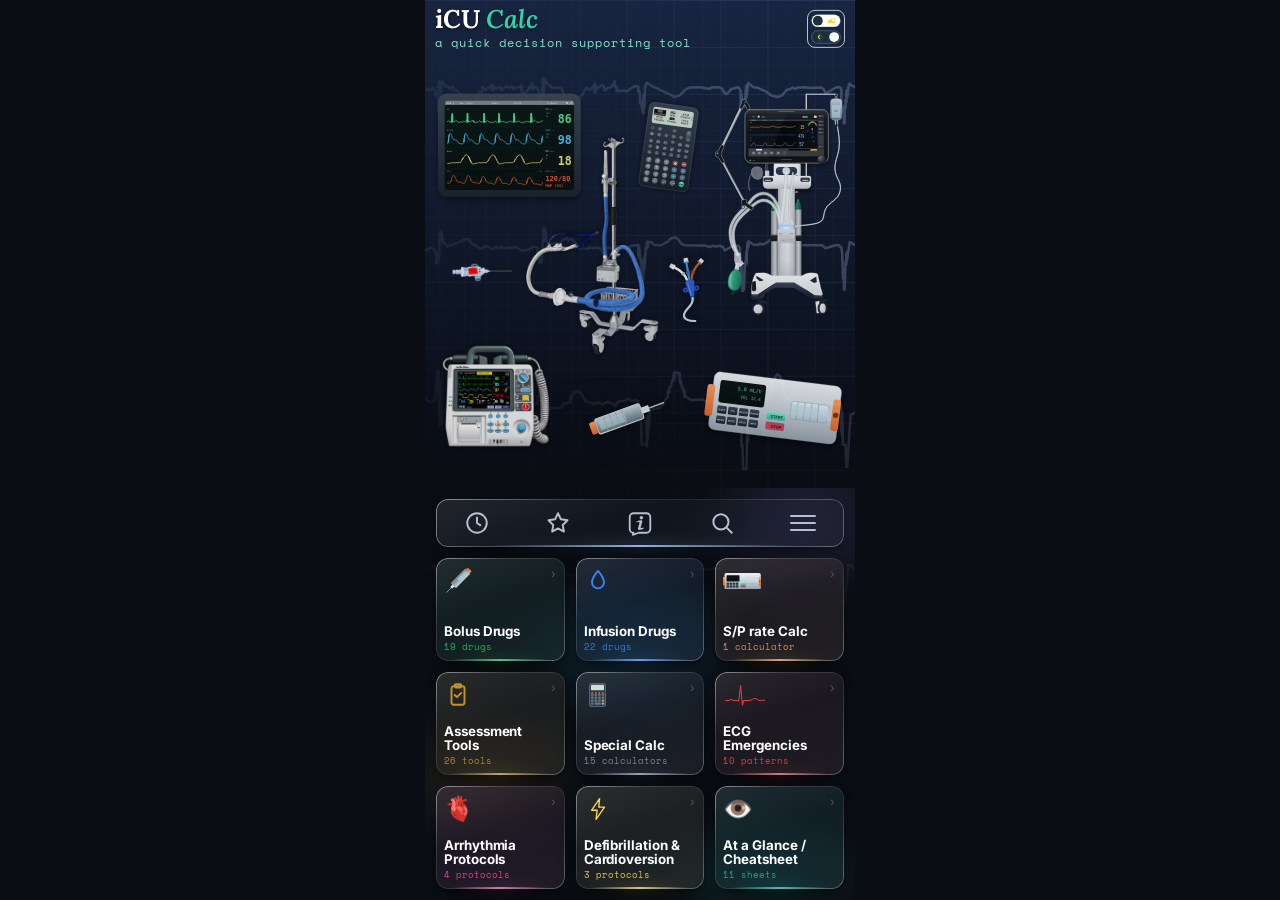
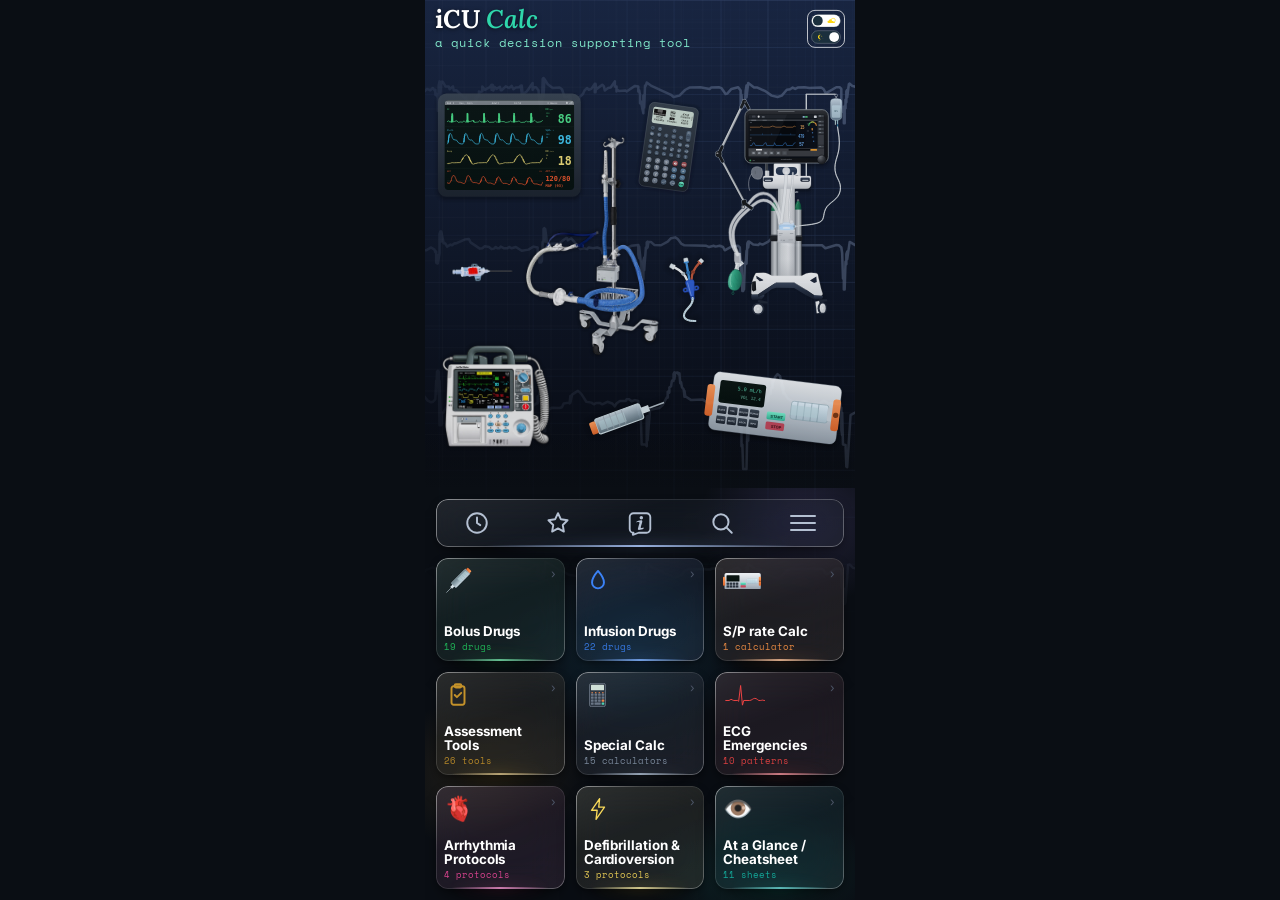
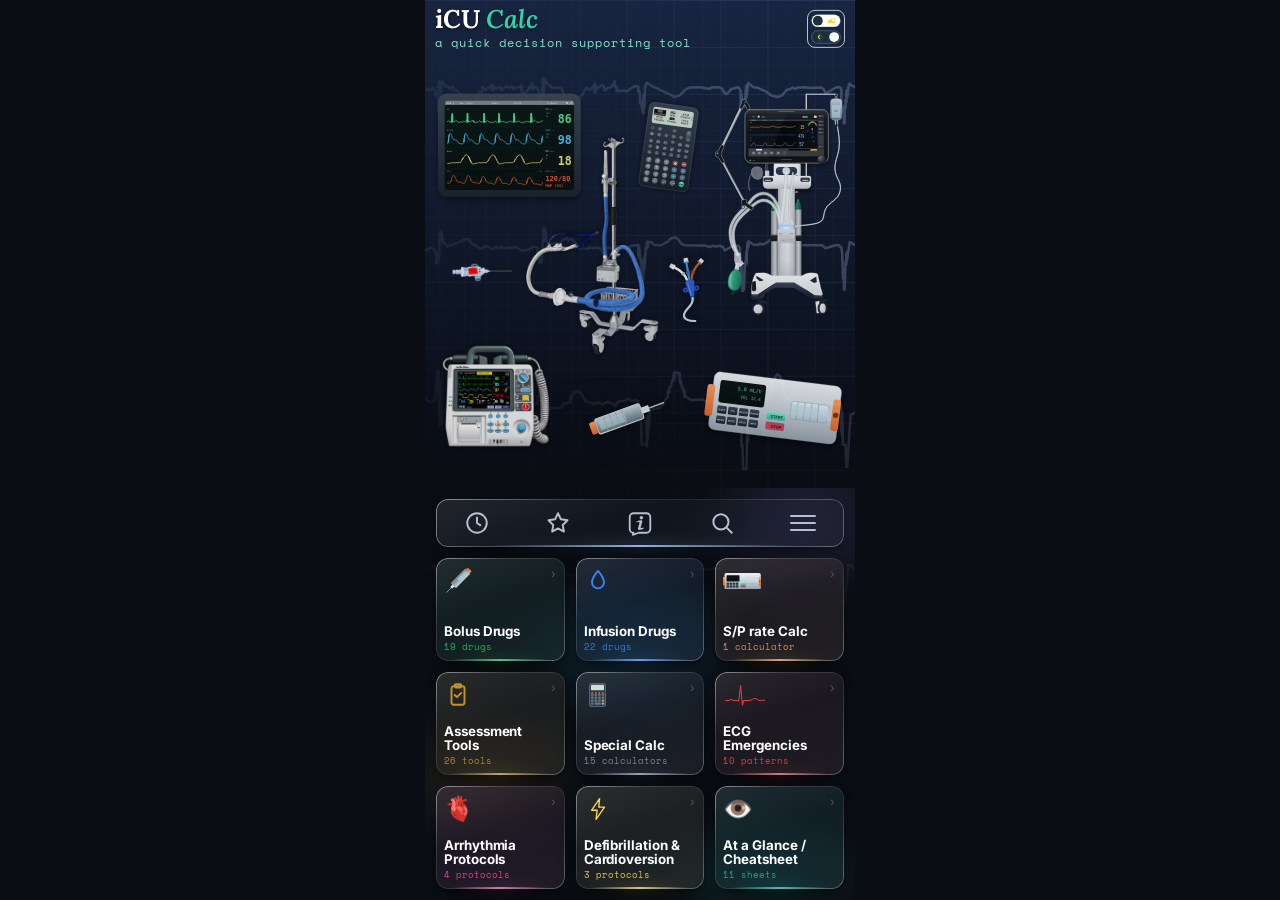
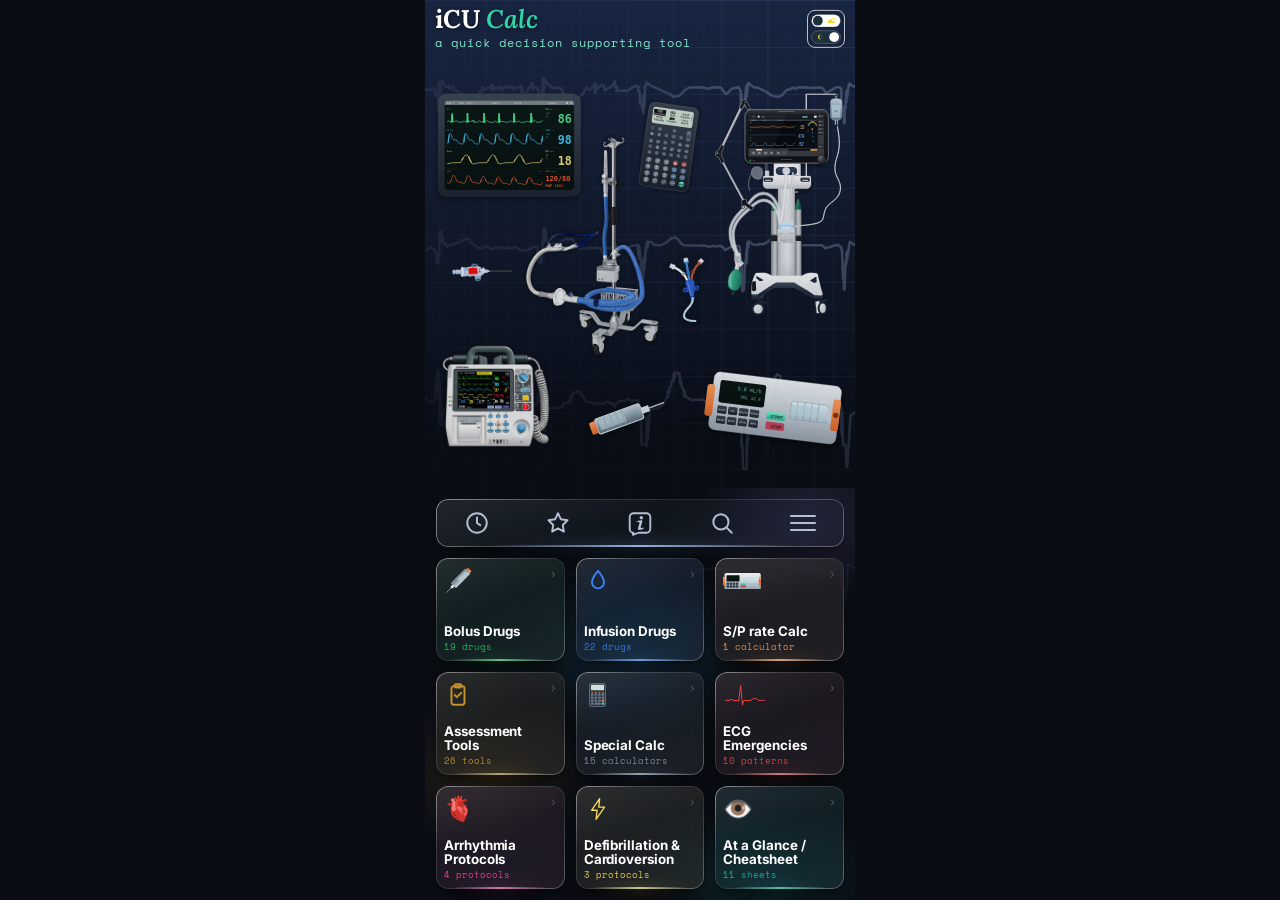
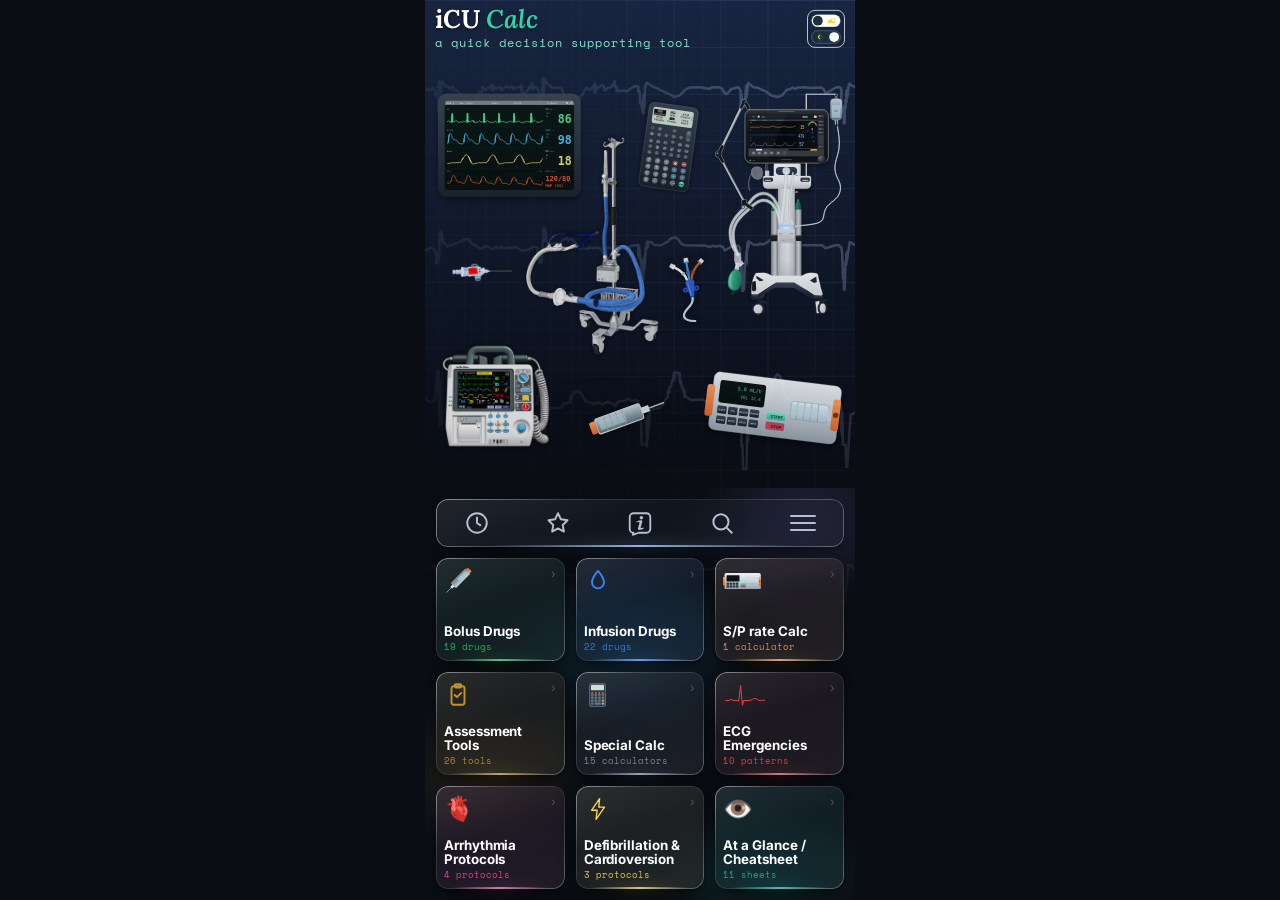
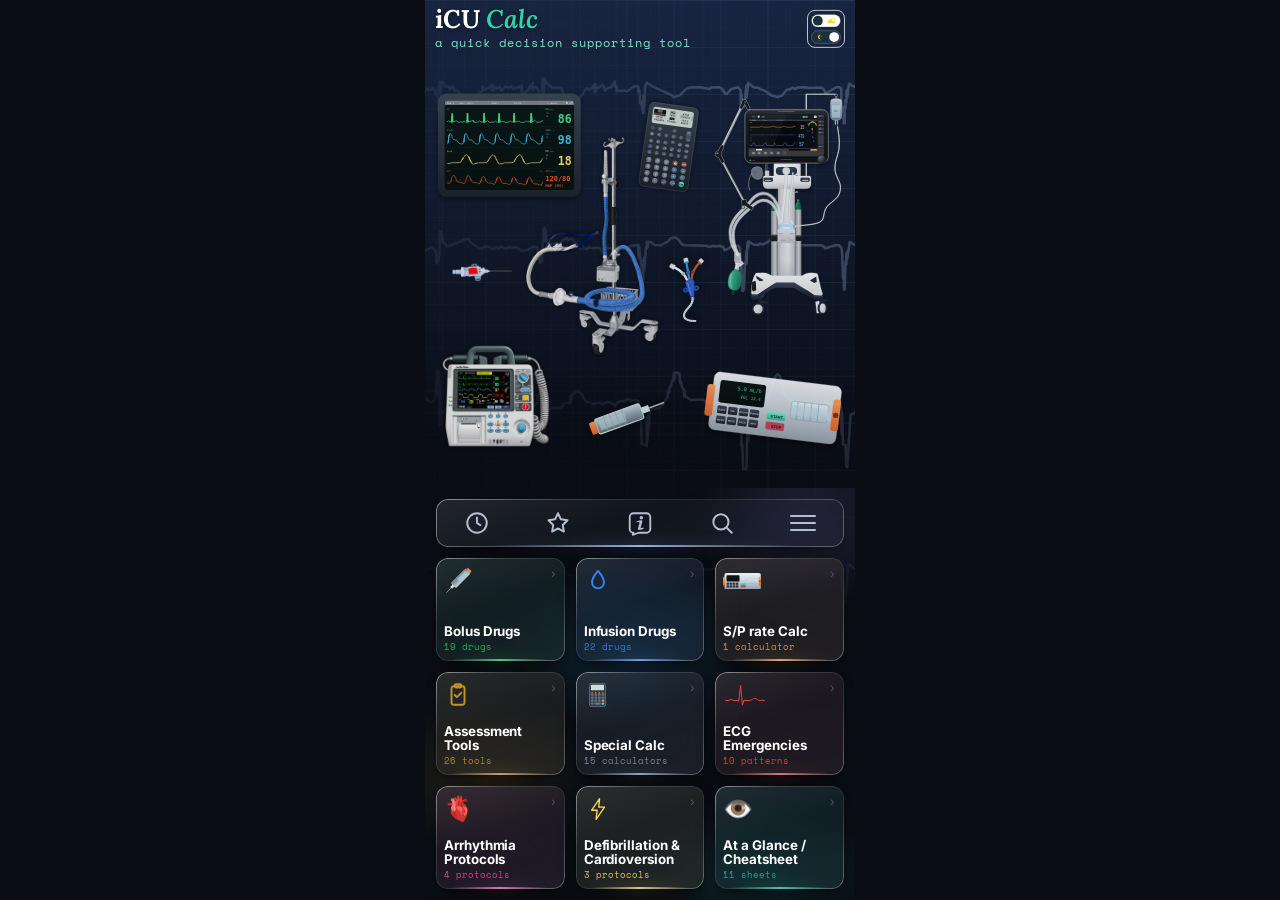
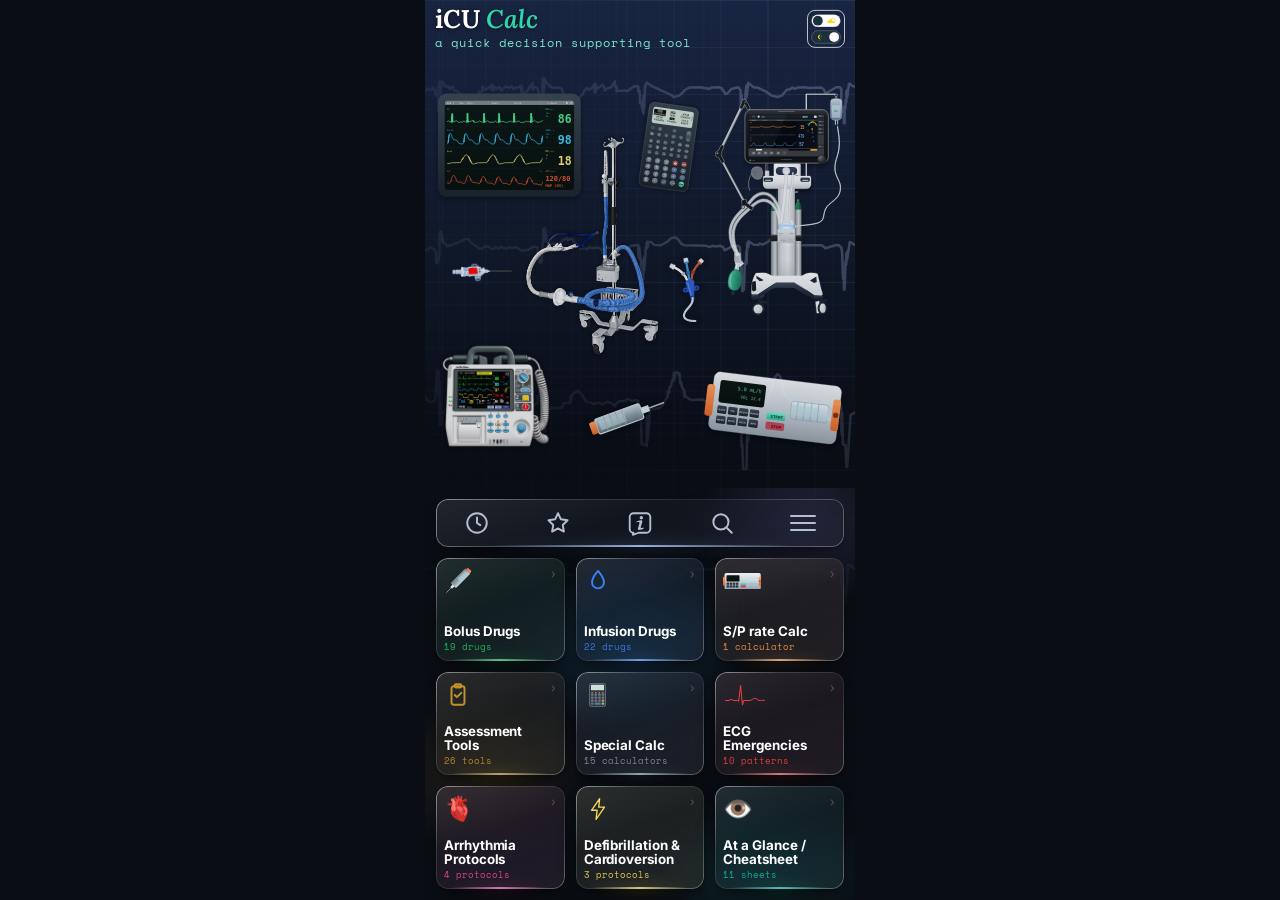
